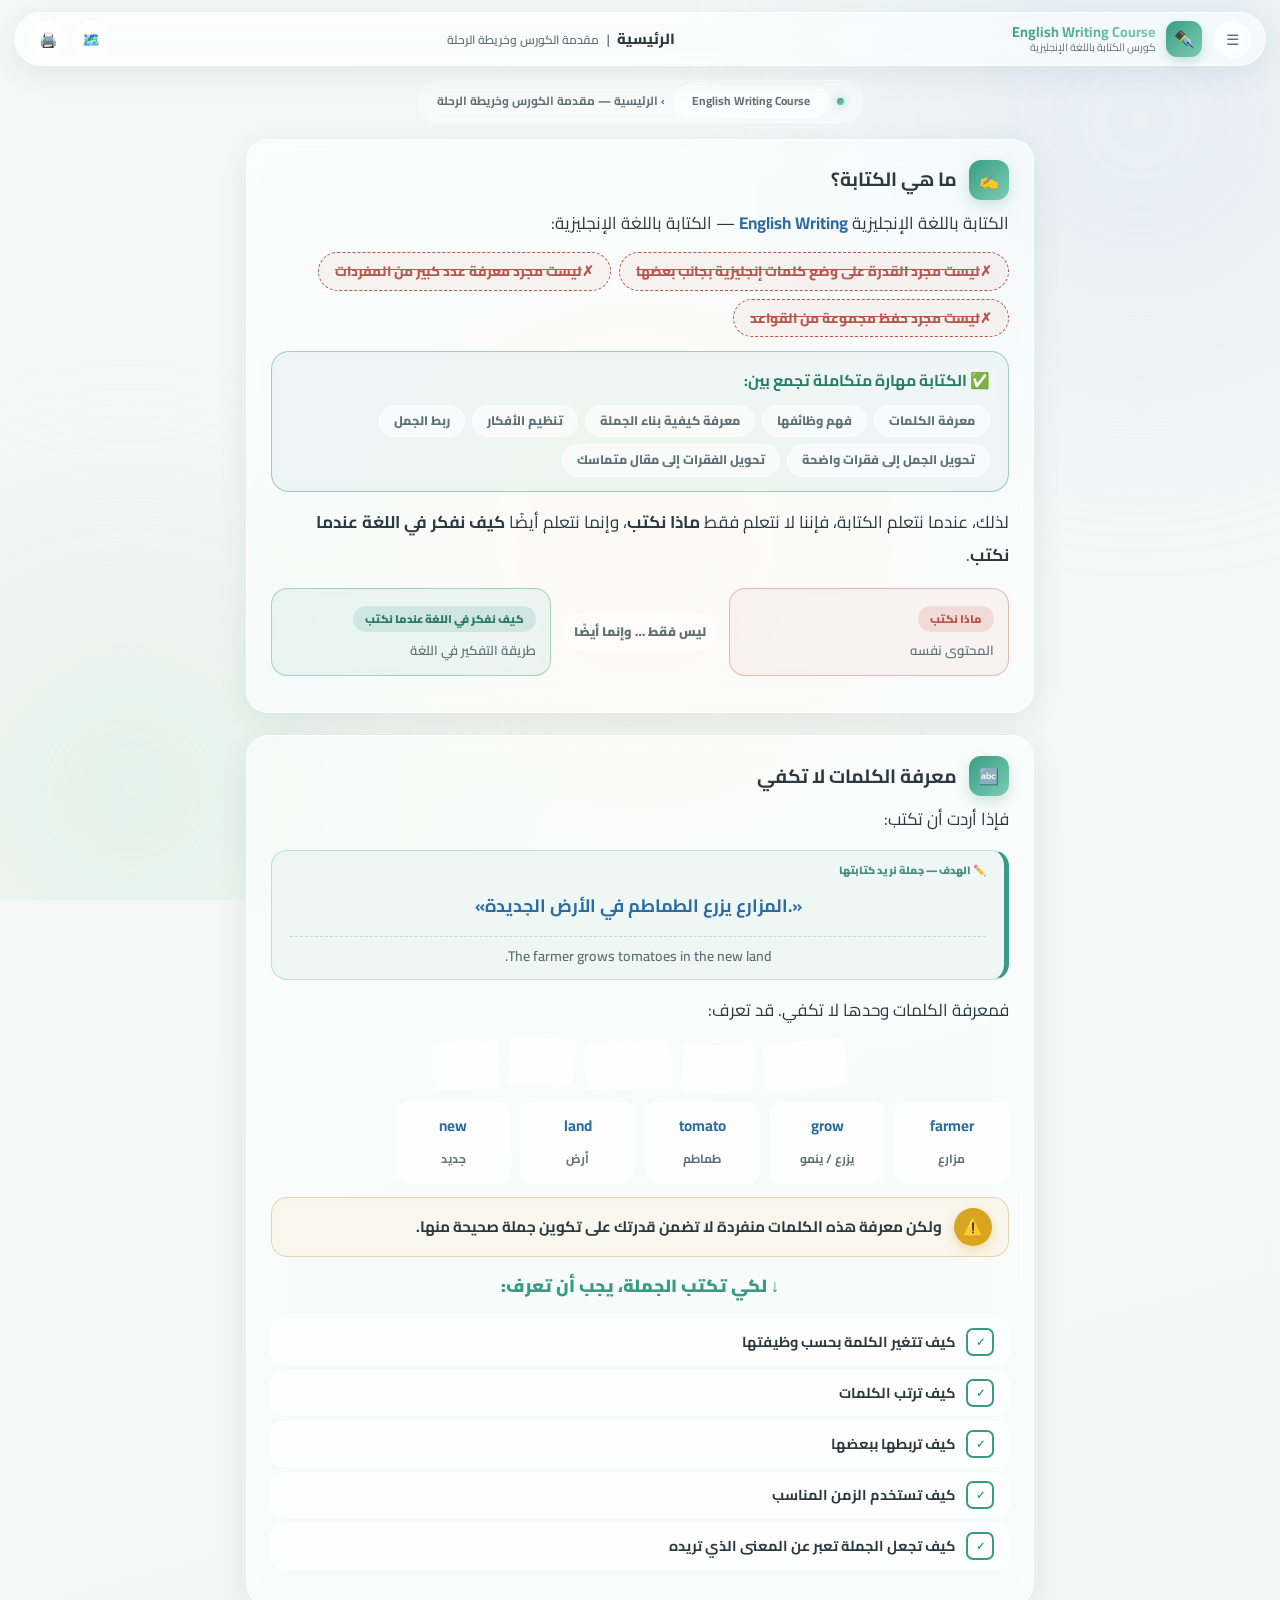
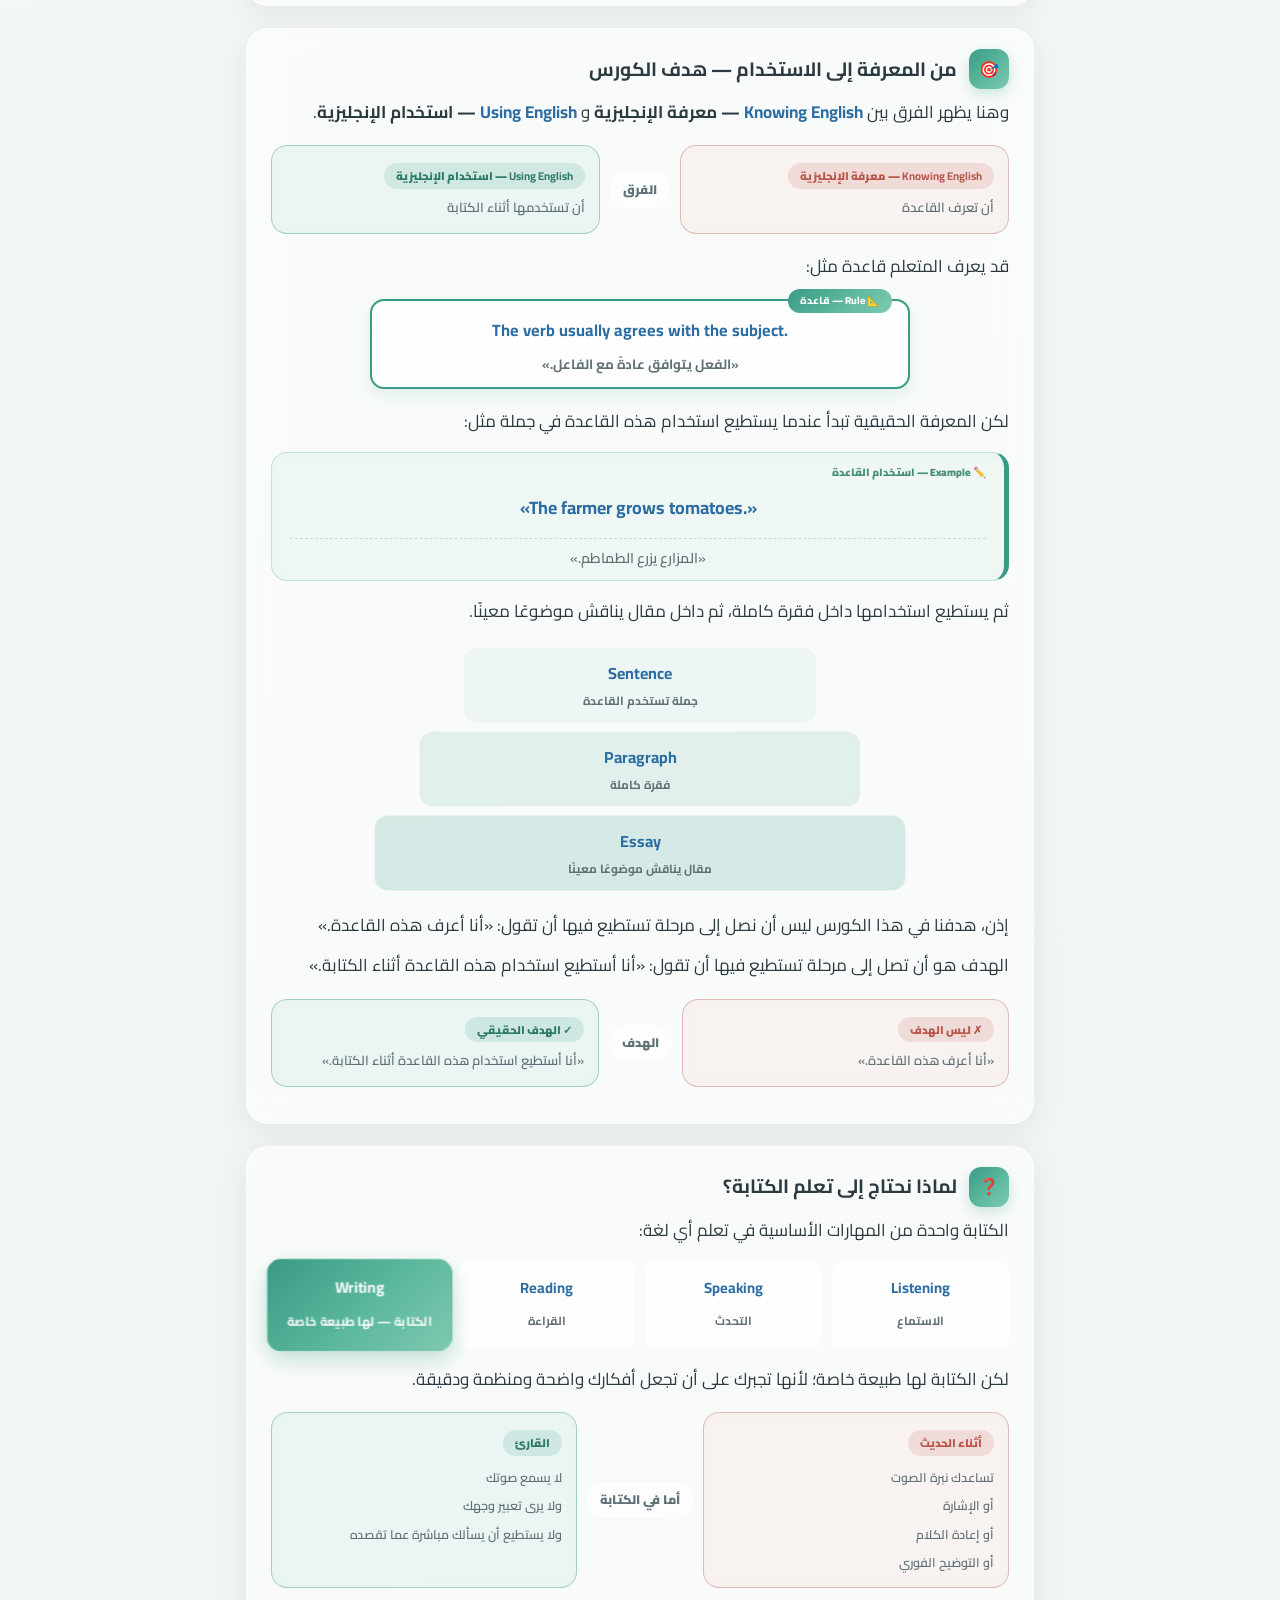
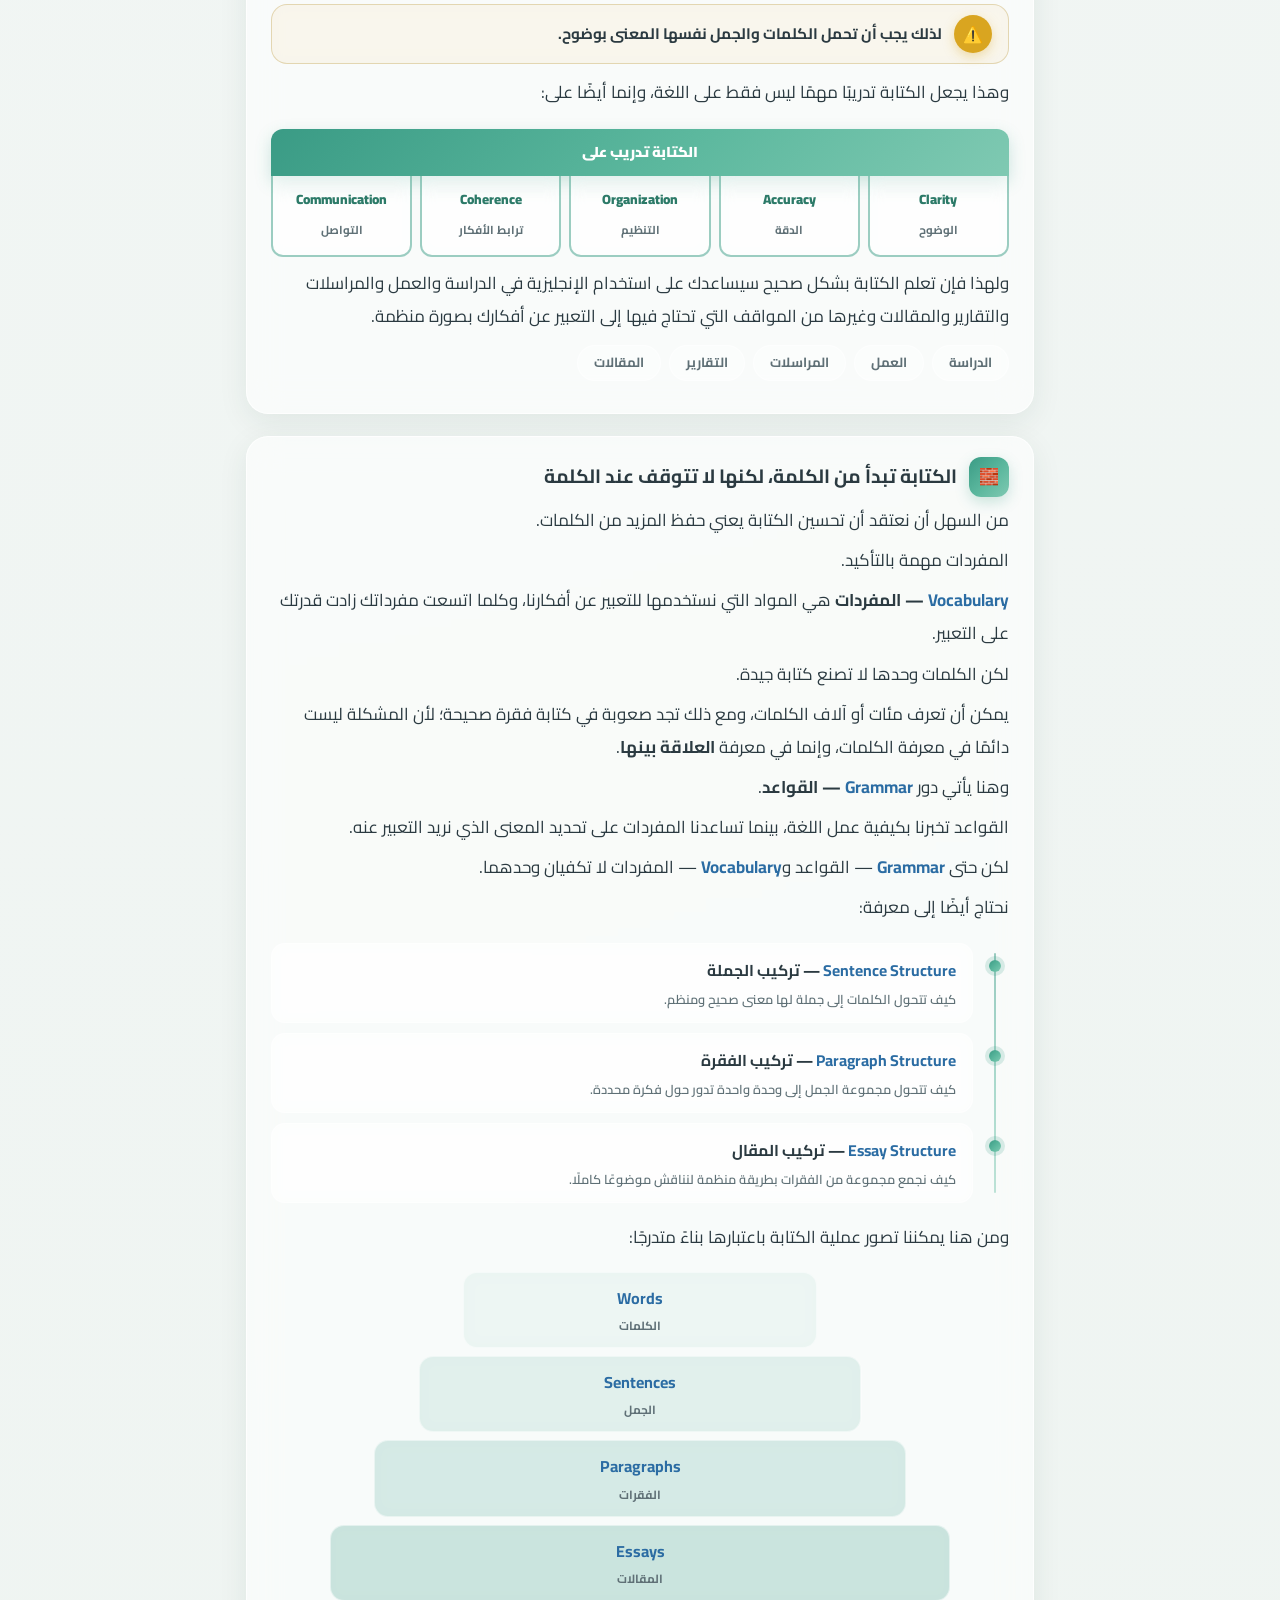
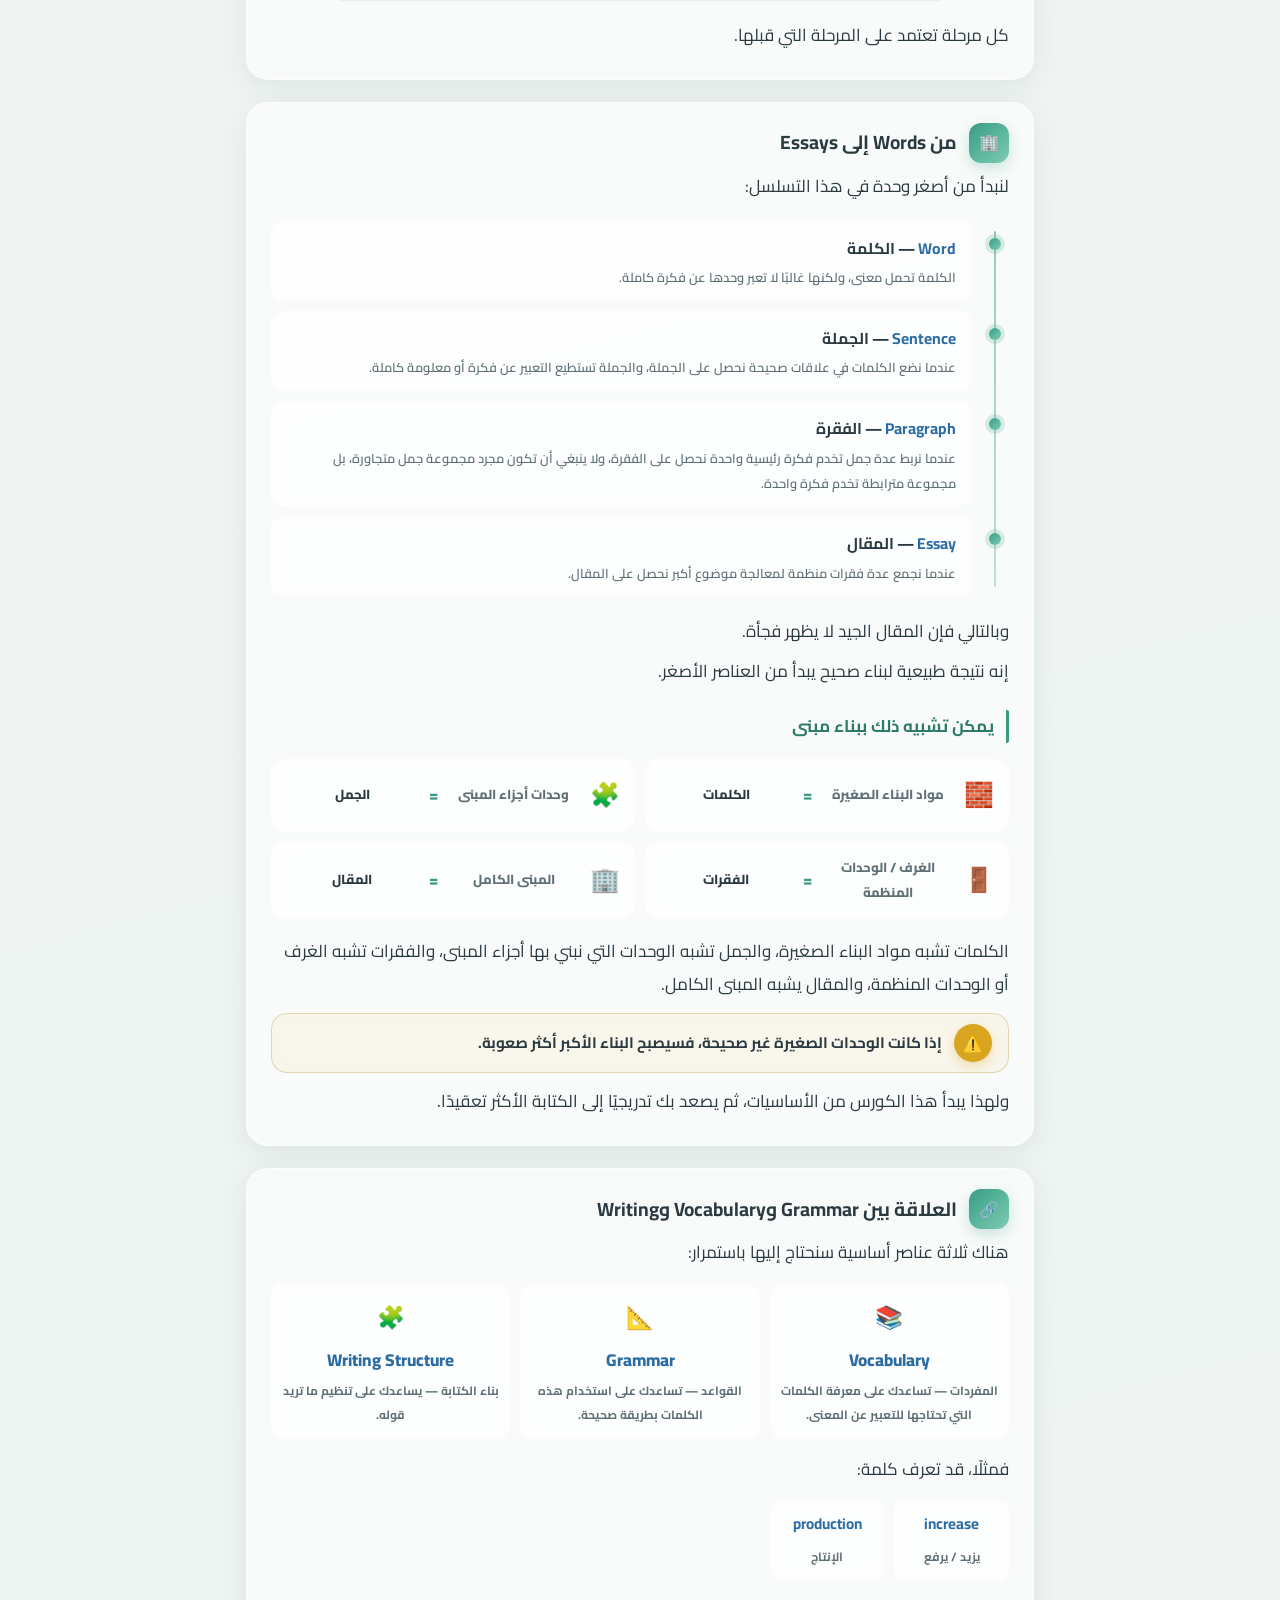
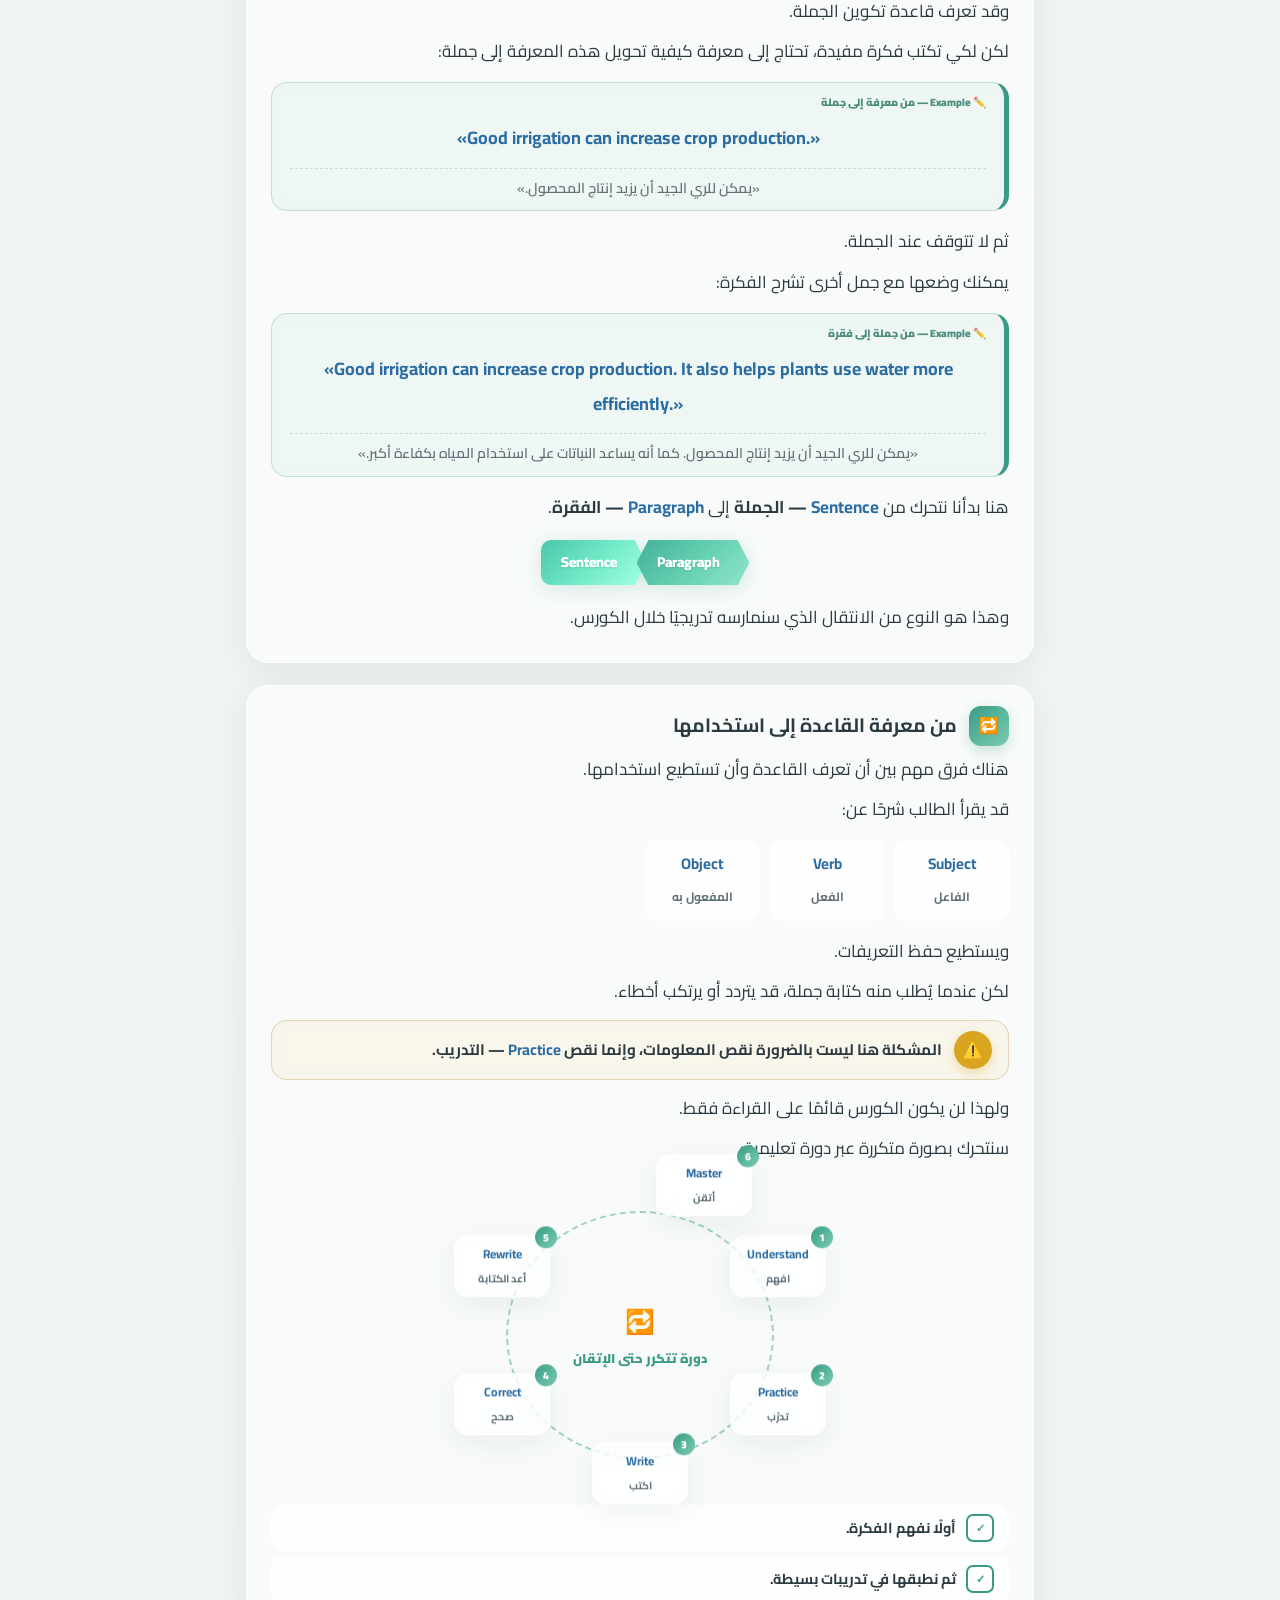
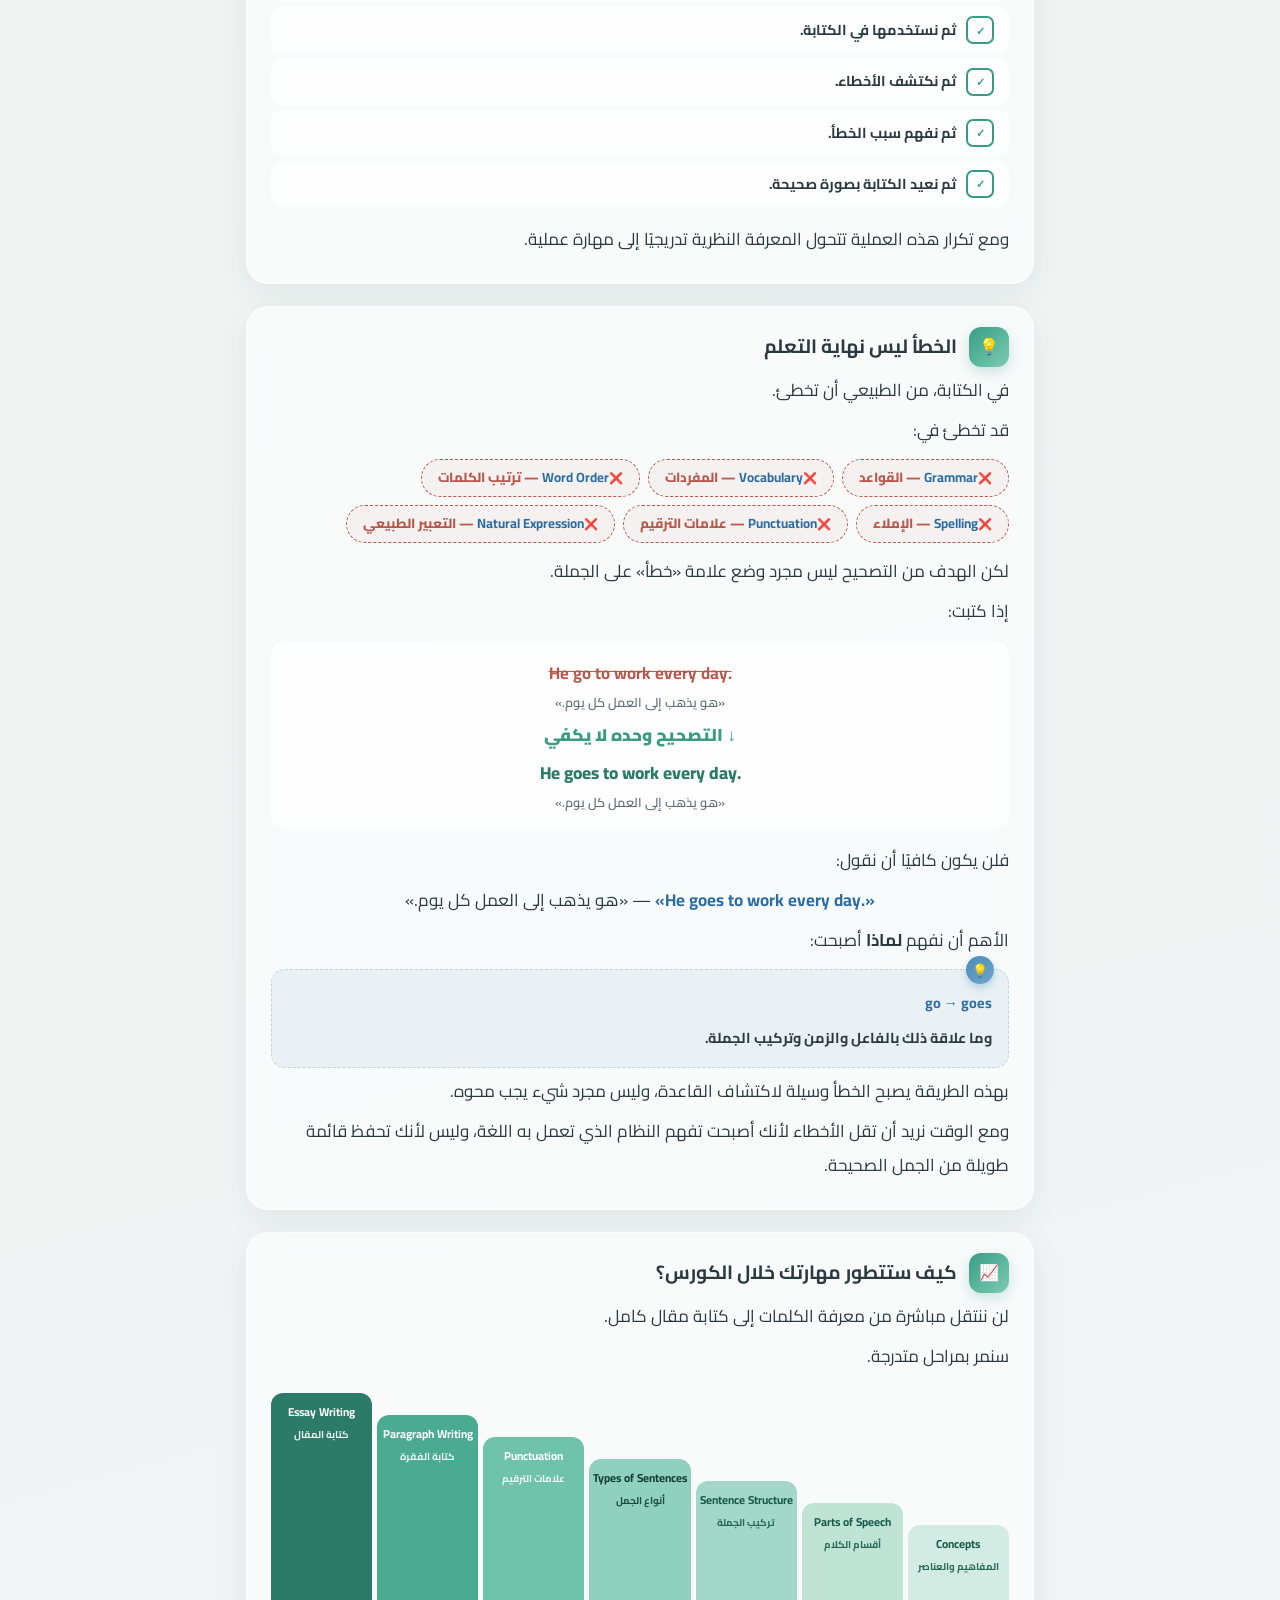
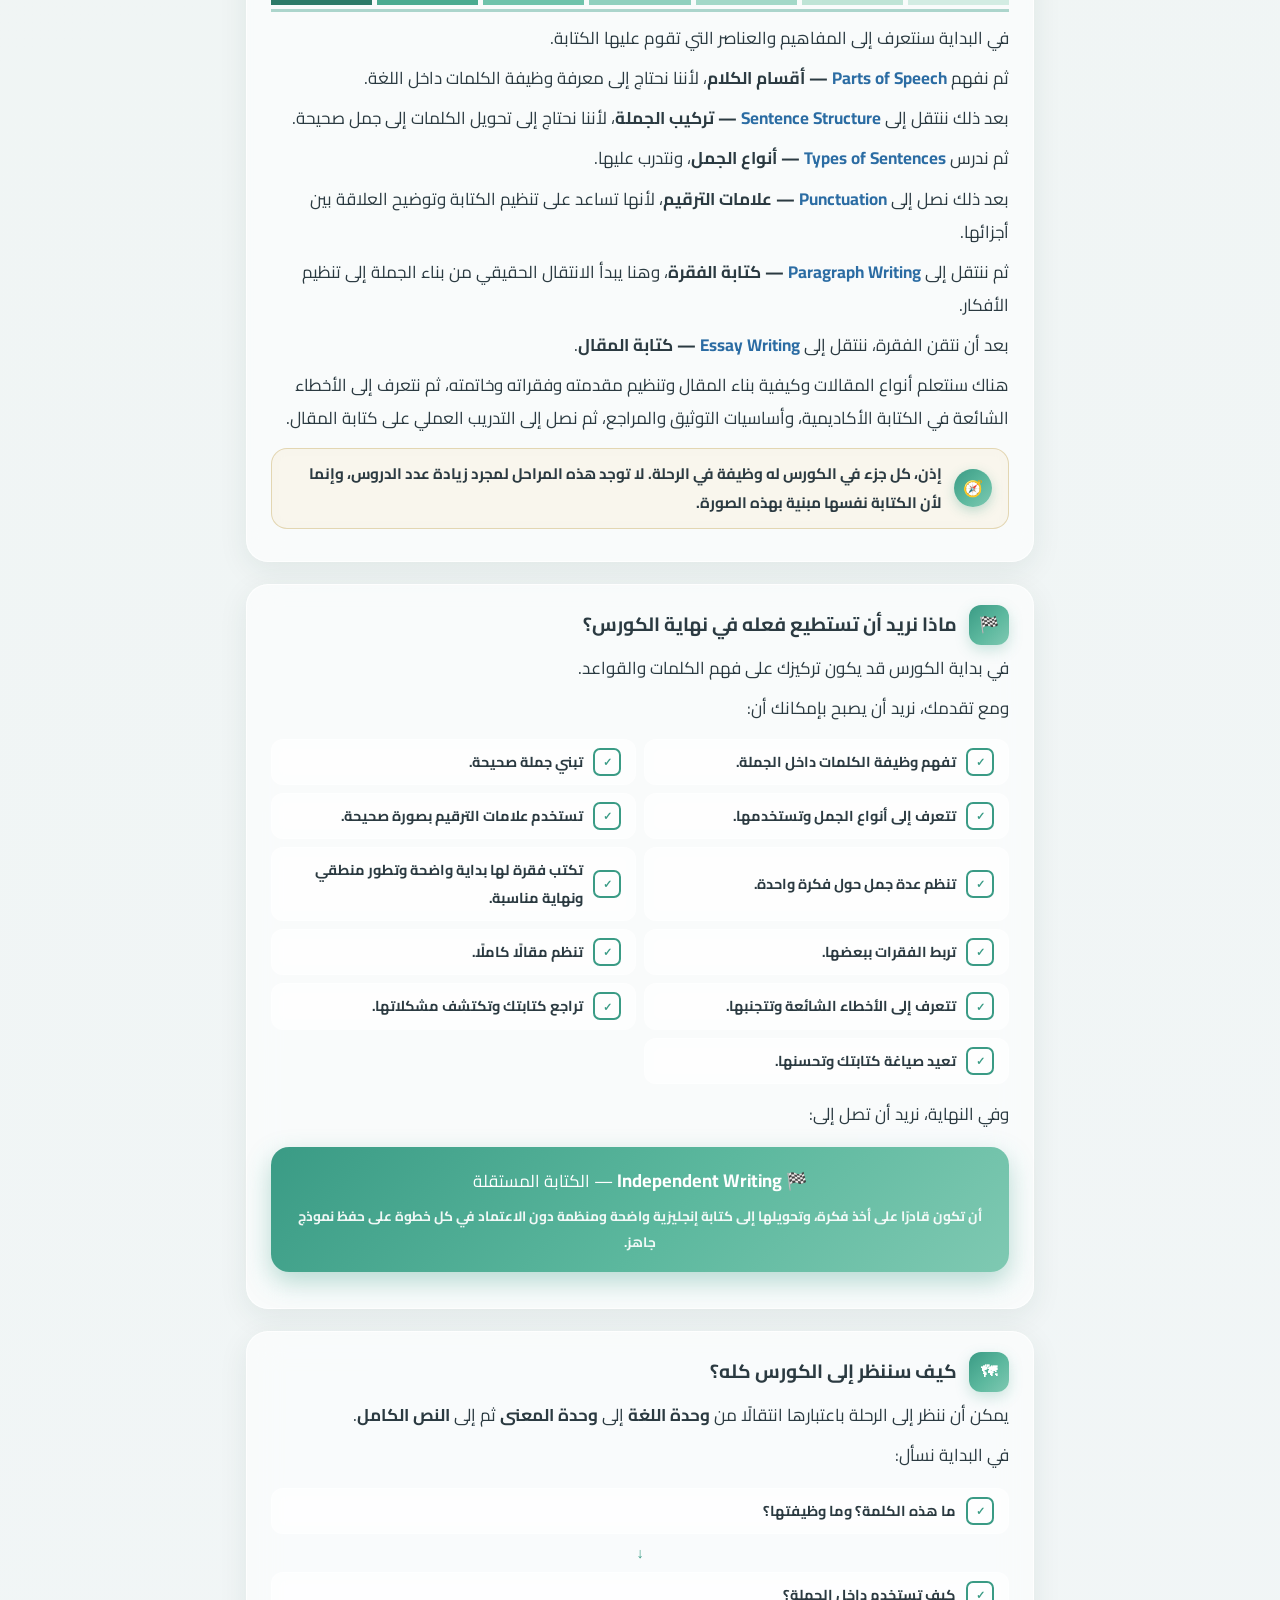
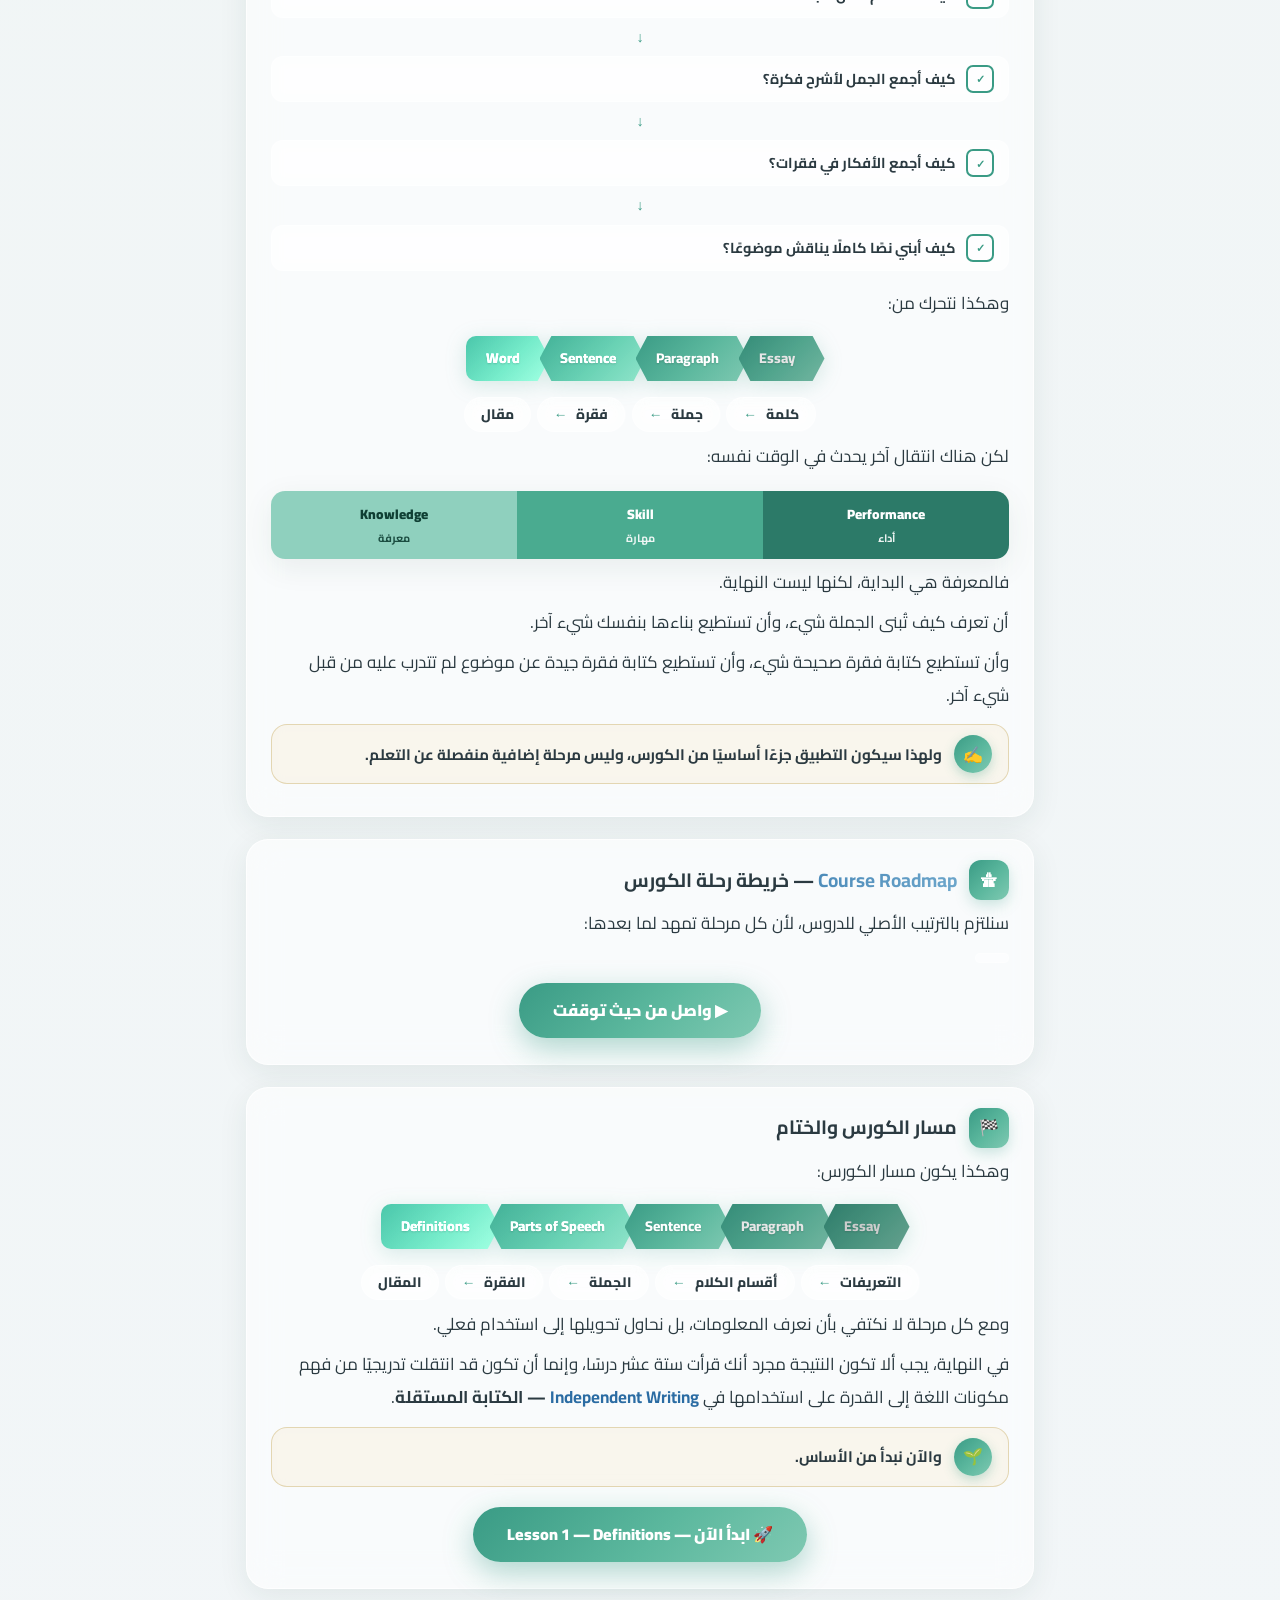
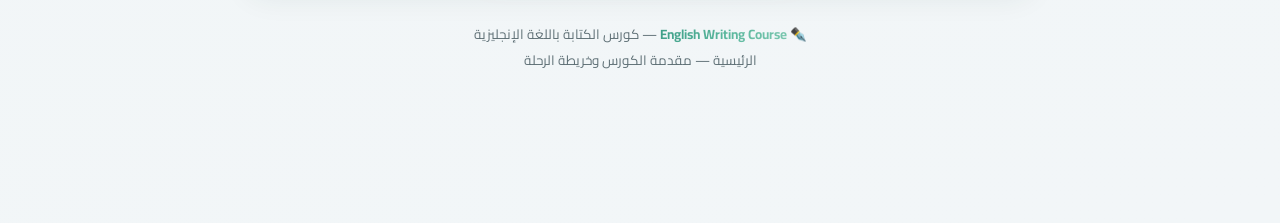
==== index.html @ 996b622e "Title: Update lesson navigation and enhance course engine Key features implemented: - Modified .giti" ====
<!DOCTYPE html>
<html lang="ar" dir="rtl">
<head>
<meta charset="UTF-8">
<meta name="viewport" content="width=device-width, initial-scale=1.0, viewport-fit=cover">
<title>English Writing Course | الرئيسية — مقدمة الكورس وخريطة الرحلة</title>
<link rel="preconnect" href="https://fonts.googleapis.com">
<link href="https://fonts.googleapis.com/css2?family=Cairo:wght@400;600;700;800;900&display=swap" rel="stylesheet">
<link rel="stylesheet" href="style.css">
<link rel="manifest" href="manifest.webmanifest">
<meta name="theme-color" content="#3a9b85">
<link rel="icon" type="image/svg+xml" href="icon.svg">
<link rel="apple-touch-icon" href="icon.svg">
<meta name="mobile-web-app-capable" content="yes">
<meta name="apple-mobile-web-app-capable" content="yes">
<meta name="apple-mobile-web-app-title" content="EWC">
<meta name="apple-mobile-web-app-status-bar-style" content="default">
</head>
<body data-lesson="0">

<div class="bg"><span class="blob b1"></span><span class="blob b2"></span><span class="blob b3"></span></div>
<div id="progress"></div>

<header class="topbar glass">
  <button id="menuBtn" title="الفهرس">☰</button>
  <a class="logo" href="index.html">
    <div class="mark">✒️</div>
    <div><b>English Writing Course</b><small>كورس الكتابة باللغة الإنجليزية</small></div>
  </a>
  <div class="lesson-pill">الرئيسية <small>｜ مقدمة الكورس وخريطة الرحلة</small></div>
  <div class="tools">
    <button id="mapBtn" title="خريطة الرحلة">🗺</button>
    <button id="printBtn" title="طباعة / PDF">🖨</button>
  </div>
</header>

<aside id="toc" class="glass">
  <div class="toc-head">
    <div class="ring">
      <svg width="46" height="46"><defs><linearGradient id="g1" x1="0" y1="0" x2="1" y2="1"><stop offset="0" stop-color="#3a9b85"/><stop offset="1" stop-color="#7fc9b2"/></linearGradient></defs><circle class="bgc" cx="23" cy="23" r="18"/><circle class="fgc" id="ringFg" cx="23" cy="23" r="18"/></svg>
      <span id="ringTxt">0%</span>
    </div>
    <div class="toc-title"><b>محتويات الرئيسية</b><small><span class="e">English Writing Course — Home</span></small></div>
  </div>
  <div class="toc-grp" data-mod="0">
    <button class="toc-ghead"><span class="gi">🧭</span> فلسفة الكورس <span class="arr">▾</span></button>
    <div class="toc-gbody">
      <a href="#nature"><span class="n">✍️</span>ما هي الكتابة؟</a>
      <a href="#words"><span class="n">🔤</span>معرفة الكلمات لا تكفي</a>
      <a href="#knowuse"><span class="n">🎯</span>من المعرفة إلى الاستخدام</a>
    </div>
  </div>
  <div class="toc-grp" data-mod="1">
    <button class="toc-ghead"><span class="gi">📚</span> لماذا وكيف نتعلم <span class="arr">▾</span></button>
    <div class="toc-gbody">
      <a href="#why"><span class="n">❓</span>لماذا نتعلم الكتابة؟</a>
      <a href="#build"><span class="n">🧱</span>تبدأ من الكلمة ولا تتوقف عندها</a>
      <a href="#words2essays"><span class="n">🏢</span>من Words إلى Essays</a>
      <a href="#trio"><span class="n">🔗</span>العلاقة بين العناصر الثلاثة</a>
      <a href="#cycle"><span class="n">🔁</span>من معرفة القاعدة إلى استخدامها</a>
      <a href="#mistakes"><span class="n">💡</span>الخطأ ليس نهاية التعلم</a>
      <a href="#stages"><span class="n">📈</span>كيف ستتطور مهارتك؟</a>
      <a href="#outcomes"><span class="n">🏁</span>ماذا نريد أن تستطيع فعله؟</a>
      <a href="#view"><span class="n">🗺</span>كيف سننظر إلى الكورس كله؟</a>
    </div>
  </div>
  <div class="toc-grp" data-mod="2">
    <button class="toc-ghead"><span class="gi">🛣</span> خريطة الرحلة <span class="arr">▾</span></button>
    <div class="toc-gbody">
      <a href="#roadmap"><span class="n">🛣</span>الـ16 درسًا</a>
      <a href="#path"><span class="n">🏁</span>مسار الكورس والختام</a>
    </div>
  </div>
</aside>
<div id="backdrop"></div>

<main class="wrap">

<div class="crumbs"><span><i></i> <span class="e">English Writing Course</span> › الرئيسية — مقدمة الكورس وخريطة الرحلة</span></div>

<!-- ==================== المحور 1 ==================== -->
<div class="mod" data-name="فلسفة الكورس" data-icon="🧭" id="mod0">
<div class="mod-head glass"><span class="mi">🧭</span><div><b>المحور الأول — فلسفة الكورس</b><small>ما الكتابة؟ ولماذا لا تكفي الكلمات؟ وما هدف الكورس الحقيقي؟</small></div></div>

<section class="card glass" id="nature">
  <div class="card-head"><span class="num">✍️</span><h2>ما هي الكتابة؟</h2></div>
  <div class="card-body">
    <p>الكتابة باللغة الإنجليزية <span class="e">English Writing</span> — الكتابة باللغة الإنجليزية:</p>
    <div class="xchips">
      <span class="xchip">ليست مجرد القدرة على وضع كلمات إنجليزية بجانب بعضها</span>
      <span class="xchip">ليست مجرد معرفة عدد كبير من المفردات</span>
      <span class="xchip">ليست مجرد حفظ مجموعة من القواعد</span>
    </div>
    <div class="ucard">
      <b>✅ الكتابة مهارة متكاملة تجمع بين:</b>
      <div class="uchips">
        <span class="uchip">معرفة الكلمات</span>
        <span class="uchip">فهم وظائفها</span>
        <span class="uchip">معرفة كيفية بناء الجملة</span>
        <span class="uchip">تنظيم الأفكار</span>
        <span class="uchip">ربط الجمل</span>
        <span class="uchip">تحويل الجمل إلى فقرات واضحة</span>
        <span class="uchip">تحويل الفقرات إلى مقال متماسك</span>
      </div>
    </div>
    <p>لذلك، عندما نتعلم الكتابة، فإننا لا نتعلم فقط <strong>ماذا نكتب</strong>، وإنما نتعلم أيضًا <strong>كيف نفكر في اللغة عندما نكتب</strong>.</p>
    <div class="vs">
      <div class="vside a"><span class="vtag">ماذا نكتب</span><div class="var2">المحتوى نفسه</div></div>
      <div class="vmid">ليس فقط … وإنما أيضًا</div>
      <div class="vside b"><span class="vtag">كيف نفكر في اللغة عندما نكتب</span><div class="var2">طريقة التفكير في اللغة</div></div>
    </div>
  </div>
</section>

<section class="card glass" id="words">
  <div class="card-head"><span class="num">🔤</span><h2>معرفة الكلمات لا تكفي</h2></div>
  <div class="card-body">
    <p>فإذا أردت أن تكتب:</p>
    <div class="spec"><div class="slabel">✏️ الهدف — جملة نريد كتابتها</div><div class="sen">«المزارع يزرع الطماطم في الأرض الجديدة.»</div><div class="sar">The farmer grows tomatoes in the new land.</div></div>
    <p>فمعرفة الكلمات وحدها لا تكفي. قد تعرف:</p>
    <div class="scatter"><span class="schip">farmer</span><span class="schip">grow</span><span class="schip">tomato</span><span class="schip">land</span><span class="schip">new</span></div>
    <div class="fgrid">
      <div class="fcard"><span class="e">farmer</span><small>مزارع</small></div>
      <div class="fcard"><span class="e">grow</span><small>يزرع / ينمو</small></div>
      <div class="fcard"><span class="e">tomato</span><small>طماطم</small></div>
      <div class="fcard"><span class="e">land</span><small>أرض</small></div>
      <div class="fcard"><span class="e">new</span><small>جديد</small></div>
    </div>
    <div class="alert"><span class="aic">⚠️</span><p>ولكن معرفة هذه الكلمات منفردة لا تضمن قدرتك على تكوين جملة صحيحة منها.</p></div>
    <div class="sarrow">↓ لكي تكتب الجملة، يجب أن تعرف:</div>
    <div class="dpath">
      <div class="dstep">كيف تتغير الكلمة بحسب وظيفتها</div>
      <div class="dstep">كيف ترتب الكلمات</div>
      <div class="dstep">كيف تربطها ببعضها</div>
      <div class="dstep">كيف تستخدم الزمن المناسب</div>
      <div class="dstep">كيف تجعل الجملة تعبر عن المعنى الذي تريده</div>
    </div>
  </div>
</section>

<section class="card glass" id="knowuse">
  <div class="card-head"><span class="num">🎯</span><h2>من المعرفة إلى الاستخدام — هدف الكورس</h2></div>
  <div class="card-body">
    <p>وهنا يظهر الفرق بين <strong><span class="e">Knowing English</span> — معرفة الإنجليزية</strong> و <strong><span class="e">Using English</span> — استخدام الإنجليزية</strong>.</p>
    <div class="vs">
      <div class="vside a"><span class="vtag"><span class="e" style="color:inherit">Knowing English</span> — معرفة الإنجليزية</span><div class="var2">أن تعرف القاعدة</div></div>
      <div class="vmid">الفرق</div>
      <div class="vside b"><span class="vtag"><span class="e" style="color:inherit">Using English</span> — استخدام الإنجليزية</span><div class="var2">أن تستخدمها أثناء الكتابة</div></div>
    </div>
    <p>قد يعرف المتعلم قاعدة مثل:</p>
    <div class="formula"><span class="e">The verb usually agrees with the subject.</span><small>«الفعل يتوافق عادةً مع الفاعل.»</small></div>
    <p>لكن المعرفة الحقيقية تبدأ عندما يستطيع استخدام هذه القاعدة في جملة مثل:</p>
    <div class="spec"><div class="slabel">✏️ Example — استخدام القاعدة</div><div class="sen">«The farmer grows tomatoes.»</div><div class="sar">«المزارع يزرع الطماطم.»</div></div>
    <p>ثم يستطيع استخدامها داخل فقرة كاملة، ثم داخل مقال يناقش موضوعًا معينًا.</p>
    <div class="layers">
      <div class="layer"><span class="e">Sentence</span><small>جملة تستخدم القاعدة</small></div>
      <div class="layer"><span class="e">Paragraph</span><small>فقرة كاملة</small></div>
      <div class="layer"><span class="e">Essay</span><small>مقال يناقش موضوعًا معينًا</small></div>
    </div>
    <p>إذن، هدفنا في هذا الكورس ليس أن نصل إلى مرحلة تستطيع فيها أن تقول: «أنا أعرف هذه القاعدة.»</p>
    <p>الهدف هو أن تصل إلى مرحلة تستطيع فيها أن تقول: «أنا أستطيع استخدام هذه القاعدة أثناء الكتابة.»</p>
    <div class="vs">
      <div class="vside a"><span class="vtag">✗ ليس الهدف</span><div class="var2">«أنا أعرف هذه القاعدة.»</div></div>
      <div class="vmid">الهدف</div>
      <div class="vside b"><span class="vtag">✓ الهدف الحقيقي</span><div class="var2">«أنا أستطيع استخدام هذه القاعدة أثناء الكتابة.»</div></div>
    </div>
  </div>
</section>
</div>

<!-- ==================== المحور 2 ==================== -->
<div class="mod" data-name="لماذا وكيف نتعلم" data-icon="📚" id="mod1">
<div class="mod-head glass"><span class="mi">📚</span><div><b>المحور الثاني — لماذا وكيف نتعلم</b><small>أهمية الكتابة، بناء المهارة، دورة التعلم، ومخرجات الكورس</small></div></div>

<section class="card glass" id="why">
  <div class="card-head"><span class="num">❓</span><h2>لماذا نحتاج إلى تعلم الكتابة؟</h2></div>
  <div class="card-body">
    <p>الكتابة واحدة من المهارات الأساسية في تعلم أي لغة:</p>
    <div class="skgrid">
      <div class="sk"><span class="e">Listening</span><small>الاستماع</small></div>
      <div class="sk"><span class="e">Speaking</span><small>التحدث</small></div>
      <div class="sk"><span class="e">Reading</span><small>القراءة</small></div>
      <div class="sk hl"><span class="e">Writing</span><small>الكتابة — لها طبيعة خاصة</small></div>
    </div>
    <p>لكن الكتابة لها طبيعة خاصة؛ لأنها تجبرك على أن تجعل أفكارك واضحة ومنظمة ودقيقة.</p>
    <div class="vs">
      <div class="vside a"><span class="vtag">أثناء الحديث</span><small>تساعدك نبرة الصوت</small><small>أو الإشارة</small><small>أو إعادة الكلام</small><small>أو التوضيح الفوري</small></div>
      <div class="vmid">أما في الكتابة</div>
      <div class="vside b"><span class="vtag">القارئ</span><small>لا يسمع صوتك</small><small>ولا يرى تعبير وجهك</small><small>ولا يستطيع أن يسألك مباشرة عما تقصده</small></div>
    </div>
    <div class="alert"><span class="aic">⚠️</span><p>لذلك يجب أن تحمل الكلمات والجمل نفسها المعنى بوضوح.</p></div>
    <p>وهذا يجعل الكتابة تدريبًا مهمًا ليس فقط على اللغة، وإنما أيضًا على:</p>
    <div class="pillars">
      <div class="pbar">الكتابة تدريب على</div>
      <div class="pcols five">
        <div class="pcol"><span class="e">Clarity</span><small>الوضوح</small></div>
        <div class="pcol"><span class="e">Accuracy</span><small>الدقة</small></div>
        <div class="pcol"><span class="e">Organization</span><small>التنظيم</small></div>
        <div class="pcol"><span class="e">Coherence</span><small>ترابط الأفكار</small></div>
        <div class="pcol"><span class="e">Communication</span><small>التواصل</small></div>
      </div>
    </div>
    <p>ولهذا فإن تعلم الكتابة بشكل صحيح سيساعدك على استخدام الإنجليزية في الدراسة والعمل والمراسلات والتقارير والمقالات وغيرها من المواقف التي تحتاج فيها إلى التعبير عن أفكارك بصورة منظمة.</p>
    <div class="tags2"><span class="tag2">الدراسة</span><span class="tag2">العمل</span><span class="tag2">المراسلات</span><span class="tag2">التقارير</span><span class="tag2">المقالات</span></div>
  </div>
</section>

<section class="card glass" id="build">
  <div class="card-head"><span class="num">🧱</span><h2>الكتابة تبدأ من الكلمة، لكنها لا تتوقف عند الكلمة</h2></div>
  <div class="card-body">
    <p>من السهل أن نعتقد أن تحسين الكتابة يعني حفظ المزيد من الكلمات.</p>
    <p>المفردات مهمة بالتأكيد.</p>
    <p><strong><span class="e">Vocabulary</span> — المفردات</strong> هي المواد التي نستخدمها للتعبير عن أفكارنا، وكلما اتسعت مفرداتك زادت قدرتك على التعبير.</p>
    <p>لكن الكلمات وحدها لا تصنع كتابة جيدة.</p>
    <p>يمكن أن تعرف مئات أو آلاف الكلمات، ومع ذلك تجد صعوبة في كتابة فقرة صحيحة؛ لأن المشكلة ليست دائمًا في معرفة الكلمات، وإنما في معرفة <strong>العلاقة بينها</strong>.</p>
    <p>وهنا يأتي دور <strong><span class="e">Grammar</span> — القواعد</strong>.</p>
    <p>القواعد تخبرنا بكيفية عمل اللغة، بينما تساعدنا المفردات على تحديد المعنى الذي نريد التعبير عنه.</p>
    <p>لكن حتى <span class="e">Grammar</span> — القواعد و<span class="e">Vocabulary</span> — المفردات لا تكفيان وحدهما.</p>
    <p>نحتاج أيضًا إلى معرفة:</p>
    <div class="reflist">
      <div class="refcard"><b><span class="e">Sentence Structure</span> — تركيب الجملة</b><small>كيف تتحول الكلمات إلى جملة لها معنى صحيح ومنظم.</small></div>
      <div class="refcard"><b><span class="e">Paragraph Structure</span> — تركيب الفقرة</b><small>كيف تتحول مجموعة الجمل إلى وحدة واحدة تدور حول فكرة محددة.</small></div>
      <div class="refcard"><b><span class="e">Essay Structure</span> — تركيب المقال</b><small>كيف نجمع مجموعة من الفقرات بطريقة منظمة لنناقش موضوعًا كاملًا.</small></div>
    </div>
    <p>ومن هنا يمكننا تصور عملية الكتابة باعتبارها بناءً متدرجًا:</p>
    <div class="layers">
      <div class="layer"><span class="e">Words</span><small>الكلمات</small></div>
      <div class="layer"><span class="e">Sentences</span><small>الجمل</small></div>
      <div class="layer"><span class="e">Paragraphs</span><small>الفقرات</small></div>
      <div class="layer"><span class="e">Essays</span><small>المقالات</small></div>
    </div>
    <p>كل مرحلة تعتمد على المرحلة التي قبلها.</p>
  </div>
</section>

<section class="card glass" id="words2essays">
  <div class="card-head"><span class="num">🏢</span><h2>من Words إلى Essays</h2></div>
  <div class="card-body">
    <p>لنبدأ من أصغر وحدة في هذا التسلسل:</p>
    <div class="reflist">
      <div class="refcard"><b><span class="e">Word</span> — الكلمة</b><small>الكلمة تحمل معنى، ولكنها غالبًا لا تعبر وحدها عن فكرة كاملة.</small></div>
      <div class="refcard"><b><span class="e">Sentence</span> — الجملة</b><small>عندما نضع الكلمات في علاقات صحيحة نحصل على الجملة، والجملة تستطيع التعبير عن فكرة أو معلومة كاملة.</small></div>
      <div class="refcard"><b><span class="e">Paragraph</span> — الفقرة</b><small>عندما نربط عدة جمل تخدم فكرة رئيسية واحدة نحصل على الفقرة، ولا ينبغي أن تكون مجرد مجموعة جمل متجاورة، بل مجموعة مترابطة تخدم فكرة واحدة.</small></div>
      <div class="refcard"><b><span class="e">Essay</span> — المقال</b><small>عندما نجمع عدة فقرات منظمة لمعالجة موضوع أكبر نحصل على المقال.</small></div>
    </div>
    <p>وبالتالي فإن المقال الجيد لا يظهر فجأة.</p>
    <p>إنه نتيجة طبيعية لبناء صحيح يبدأ من العناصر الأصغر.</p>
    <h3>يمكن تشبيه ذلك ببناء مبنى</h3>
    <div class="mgrid">
      <div class="mcard"><span class="mic">🧱</span><span class="mb">مواد البناء الصغيرة</span><span class="meq">=</span><span class="mw">الكلمات</span></div>
      <div class="mcard"><span class="mic">🧩</span><span class="mb">وحدات أجزاء المبنى</span><span class="meq">=</span><span class="mw">الجمل</span></div>
      <div class="mcard"><span class="mic">🚪</span><span class="mb">الغرف / الوحدات المنظمة</span><span class="meq">=</span><span class="mw">الفقرات</span></div>
      <div class="mcard"><span class="mic">🏢</span><span class="mb">المبنى الكامل</span><span class="meq">=</span><span class="mw">المقال</span></div>
    </div>
    <p>الكلمات تشبه مواد البناء الصغيرة، والجمل تشبه الوحدات التي نبني بها أجزاء المبنى، والفقرات تشبه الغرف أو الوحدات المنظمة، والمقال يشبه المبنى الكامل.</p>
    <div class="alert"><span class="aic">⚠️</span><p>إذا كانت الوحدات الصغيرة غير صحيحة، فسيصبح البناء الأكبر أكثر صعوبة.</p></div>
    <p>ولهذا يبدأ هذا الكورس من الأساسيات، ثم يصعد بك تدريجيًا إلى الكتابة الأكثر تعقيدًا.</p>
  </div>
</section>

<section class="card glass" id="trio">
  <div class="card-head"><span class="num">🔗</span><h2>العلاقة بين Grammar وVocabulary وWriting</h2></div>
  <div class="card-body">
    <p>هناك ثلاثة عناصر أساسية سنحتاج إليها باستمرار:</p>
    <div class="roles">
      <div class="role"><span class="ric">📚</span><span class="e">Vocabulary</span><small>المفردات — تساعدك على معرفة الكلمات التي تحتاجها للتعبير عن المعنى.</small></div>
      <div class="role"><span class="ric">📐</span><span class="e">Grammar</span><small>القواعد — تساعدك على استخدام هذه الكلمات بطريقة صحيحة.</small></div>
      <div class="role"><span class="ric">🧩</span><span class="e">Writing Structure</span><small>بناء الكتابة — يساعدك على تنظيم ما تريد قوله.</small></div>
    </div>
    <p>فمثلًا، قد تعرف كلمة:</p>
    <div class="fgrid">
      <div class="fcard"><span class="e">increase</span><small>يزيد / يرفع</small></div>
      <div class="fcard"><span class="e">production</span><small>الإنتاج</small></div>
    </div>
    <p>وقد تعرف قاعدة تكوين الجملة.</p>
    <p>لكن لكي تكتب فكرة مفيدة، تحتاج إلى معرفة كيفية تحويل هذه المعرفة إلى جملة:</p>
    <div class="spec"><div class="slabel">✏️ Example — من معرفة إلى جملة</div><div class="sen">«Good irrigation can increase crop production.»</div><div class="sar">«يمكن للري الجيد أن يزيد إنتاج المحصول.»</div></div>
    <p>ثم لا تتوقف عند الجملة.</p>
    <p>يمكنك وضعها مع جمل أخرى تشرح الفكرة:</p>
    <div class="spec"><div class="slabel">✏️ Example — من جملة إلى فقرة</div><div class="sen">«Good irrigation can increase crop production. It also helps plants use water more efficiently.»</div><div class="sar">«يمكن للري الجيد أن يزيد إنتاج المحصول. كما أنه يساعد النباتات على استخدام المياه بكفاءة أكبر.»</div></div>
    <p>هنا بدأنا نتحرك من <strong><span class="e">Sentence</span> — الجملة</strong> إلى <strong><span class="e">Paragraph</span> — الفقرة</strong>.</p>
    <div class="pipe"><span class="pstep">Sentence</span><span class="pstep">Paragraph</span></div>
    <p>وهذا هو النوع من الانتقال الذي سنمارسه تدريجيًا خلال الكورس.</p>
  </div>
</section>

<section class="card glass" id="cycle">
  <div class="card-head"><span class="num">🔁</span><h2>من معرفة القاعدة إلى استخدامها</h2></div>
  <div class="card-body">
    <p>هناك فرق مهم بين أن تعرف القاعدة وأن تستطيع استخدامها.</p>
    <p>قد يقرأ الطالب شرحًا عن:</p>
    <div class="fgrid">
      <div class="fcard"><span class="e">Subject</span><small>الفاعل</small></div>
      <div class="fcard"><span class="e">Verb</span><small>الفعل</small></div>
      <div class="fcard"><span class="e">Object</span><small>المفعول به</small></div>
    </div>
    <p>ويستطيع حفظ التعريفات.</p>
    <p>لكن عندما يُطلب منه كتابة جملة، قد يتردد أو يرتكب أخطاء.</p>
    <div class="alert"><span class="aic">⚠️</span><p>المشكلة هنا ليست بالضرورة نقص المعلومات، وإنما نقص <span class="e">Practice</span> — التدريب.</p></div>
    <p>ولهذا لن يكون الكورس قائمًا على القراءة فقط.</p>
    <p>سنتحرك بصورة متكررة عبر دورة تعليمية:</p>
    <div class="cycle">
      <div class="ccore"><span>🔁</span>دورة تتكرر حتى الإتقان</div>
      <div class="cnode2"><i>1</i><span class="e">Understand</span><small>افهم</small></div>
      <div class="cnode2"><i>2</i><span class="e">Practice</span><small>تدرّب</small></div>
      <div class="cnode2"><i>3</i><span class="e">Write</span><small>اكتب</small></div>
      <div class="cnode2"><i>4</i><span class="e">Correct</span><small>صحح</small></div>
      <div class="cnode2"><i>5</i><span class="e">Rewrite</span><small>أعد الكتابة</small></div>
      <div class="cnode2"><i>6</i><span class="e">Master</span><small>أتقن</small></div>
    </div>
    <div class="dpath">
      <div class="dstep">أولًا نفهم الفكرة.</div>
      <div class="dstep">ثم نطبقها في تدريبات بسيطة.</div>
      <div class="dstep">ثم نستخدمها في الكتابة.</div>
      <div class="dstep">ثم نكتشف الأخطاء.</div>
      <div class="dstep">ثم نفهم سبب الخطأ.</div>
      <div class="dstep">ثم نعيد الكتابة بصورة صحيحة.</div>
    </div>
    <p>ومع تكرار هذه العملية تتحول المعرفة النظرية تدريجيًا إلى مهارة عملية.</p>
  </div>
</section>

<section class="card glass" id="mistakes">
  <div class="card-head"><span class="num">💡</span><h2>الخطأ ليس نهاية التعلم</h2></div>
  <div class="card-body">
    <p>في الكتابة، من الطبيعي أن تخطئ.</p>
    <p>قد تخطئ في:</p>
    <div class="mchips">
      <span class="mchip"><span class="e">Grammar</span> — القواعد</span>
      <span class="mchip"><span class="e">Vocabulary</span> — المفردات</span>
      <span class="mchip"><span class="e">Word Order</span> — ترتيب الكلمات</span>
      <span class="mchip"><span class="e">Spelling</span> — الإملاء</span>
      <span class="mchip"><span class="e">Punctuation</span> — علامات الترقيم</span>
      <span class="mchip"><span class="e">Natural Expression</span> — التعبير الطبيعي</span>
    </div>
    <p>لكن الهدف من التصحيح ليس مجرد وضع علامة «خطأ» على الجملة.</p>
    <p>إذا كتبت:</p>
    <div class="corr"><div class="cwrong">He go to work every day.</div><div class="cwrongar">«هو يذهب إلى العمل كل يوم.»</div><div class="carr2">↓ التصحيح وحده لا يكفي</div><div class="cright">He goes to work every day.</div><div class="crightar">«هو يذهب إلى العمل كل يوم.»</div></div>
    <p>فلن يكون كافيًا أن نقول:</p>
    <p class="center"><span class="e">«He goes to work every day.»</span> — «هو يذهب إلى العمل كل يوم.»</p>
    <p>الأهم أن نفهم <strong>لماذا</strong> أصبحت:</p>
    <div class="why"><p><span class="e">go → goes</span></p><p>وما علاقة ذلك بالفاعل والزمن وتركيب الجملة.</p></div>
    <p>بهذه الطريقة يصبح الخطأ وسيلة لاكتشاف القاعدة، وليس مجرد شيء يجب محوه.</p>
    <p>ومع الوقت نريد أن تقل الأخطاء لأنك أصبحت تفهم النظام الذي تعمل به اللغة، وليس لأنك تحفظ قائمة طويلة من الجمل الصحيحة.</p>
  </div>
</section>

<section class="card glass" id="stages">
  <div class="card-head"><span class="num">📈</span><h2>كيف ستتطور مهارتك خلال الكورس؟</h2></div>
  <div class="card-body">
    <p>لن ننتقل مباشرة من معرفة الكلمات إلى كتابة مقال كامل.</p>
    <p>سنمر بمراحل متدرجة.</p>
    <div class="stairs">
      <div class="stcol"><div class="stbox"><span class="e">Concepts</span><small>المفاهيم والعناصر</small></div></div>
      <div class="stcol"><div class="stbox"><span class="e">Parts of Speech</span><small>أقسام الكلام</small></div></div>
      <div class="stcol"><div class="stbox"><span class="e">Sentence Structure</span><small>تركيب الجملة</small></div></div>
      <div class="stcol"><div class="stbox"><span class="e">Types of Sentences</span><small>أنواع الجمل</small></div></div>
      <div class="stcol"><div class="stbox"><span class="e">Punctuation</span><small>علامات الترقيم</small></div></div>
      <div class="stcol"><div class="stbox"><span class="e">Paragraph Writing</span><small>كتابة الفقرة</small></div></div>
      <div class="stcol"><div class="stbox"><span class="e">Essay Writing</span><small>كتابة المقال</small></div></div>
    </div>
    <p>في البداية سنتعرف إلى المفاهيم والعناصر التي تقوم عليها الكتابة.</p>
    <p>ثم نفهم <strong><span class="e">Parts of Speech</span> — أقسام الكلام</strong>، لأننا نحتاج إلى معرفة وظيفة الكلمات داخل اللغة.</p>
    <p>بعد ذلك ننتقل إلى <strong><span class="e">Sentence Structure</span> — تركيب الجملة</strong>، لأننا نحتاج إلى تحويل الكلمات إلى جمل صحيحة.</p>
    <p>ثم ندرس <strong><span class="e">Types of Sentences</span> — أنواع الجمل</strong>، ونتدرب عليها.</p>
    <p>بعد ذلك نصل إلى <strong><span class="e">Punctuation</span> — علامات الترقيم</strong>، لأنها تساعد على تنظيم الكتابة وتوضيح العلاقة بين أجزائها.</p>
    <p>ثم ننتقل إلى <strong><span class="e">Paragraph Writing</span> — كتابة الفقرة</strong>، وهنا يبدأ الانتقال الحقيقي من بناء الجملة إلى تنظيم الأفكار.</p>
    <p>بعد أن نتقن الفقرة، ننتقل إلى <strong><span class="e">Essay Writing</span> — كتابة المقال</strong>.</p>
    <p>هناك سنتعلم أنواع المقالات وكيفية بناء المقال وتنظيم مقدمته وفقراته وخاتمته، ثم نتعرف إلى الأخطاء الشائعة في الكتابة الأكاديمية، وأساسيات التوثيق والمراجع، ثم نصل إلى التدريب العملي على كتابة المقال.</p>
    <div class="alert ok"><span class="aic">🧭</span><p>إذن، كل جزء في الكورس له وظيفة في الرحلة. لا توجد هذه المراحل لمجرد زيادة عدد الدروس، وإنما لأن الكتابة نفسها مبنية بهذه الصورة.</p></div>
  </div>
</section>

<section class="card glass" id="outcomes">
  <div class="card-head"><span class="num">🏁</span><h2>ماذا نريد أن تستطيع فعله في نهاية الكورس؟</h2></div>
  <div class="card-body">
    <p>في بداية الكورس قد يكون تركيزك على فهم الكلمات والقواعد.</p>
    <p>ومع تقدمك، نريد أن يصبح بإمكانك أن:</p>
    <div class="ckgrid">
      <div class="dstep">تفهم وظيفة الكلمات داخل الجملة.</div>
      <div class="dstep">تبني جملة صحيحة.</div>
      <div class="dstep">تتعرف إلى أنواع الجمل وتستخدمها.</div>
      <div class="dstep">تستخدم علامات الترقيم بصورة صحيحة.</div>
      <div class="dstep">تنظم عدة جمل حول فكرة واحدة.</div>
      <div class="dstep">تكتب فقرة لها بداية واضحة وتطور منطقي ونهاية مناسبة.</div>
      <div class="dstep">تربط الفقرات ببعضها.</div>
      <div class="dstep">تنظم مقالًا كاملًا.</div>
      <div class="dstep">تتعرف إلى الأخطاء الشائعة وتتجنبها.</div>
      <div class="dstep">تراجع كتابتك وتكتشف مشكلاتها.</div>
      <div class="dstep">تعيد صياغة كتابتك وتحسنها.</div>
    </div>
    <p>وفي النهاية، نريد أن تصل إلى:</p>
    <div class="dest">🏁 <span class="e">Independent Writing</span> — الكتابة المستقلة<small>أن تكون قادرًا على أخذ فكرة، وتحويلها إلى كتابة إنجليزية واضحة ومنظمة دون الاعتماد في كل خطوة على حفظ نموذج جاهز.</small></div>
  </div>
</section>

<section class="card glass" id="view">
  <div class="card-head"><span class="num">🗺</span><h2>كيف سننظر إلى الكورس كله؟</h2></div>
  <div class="card-body">
    <p>يمكن أن ننظر إلى الرحلة باعتبارها انتقالًا من <strong>وحدة اللغة</strong> إلى <strong>وحدة المعنى</strong> ثم إلى <strong>النص الكامل</strong>.</p>
    <p>في البداية نسأل:</p>
    <div class="dpath">
      <div class="dstep">ما هذه الكلمة؟ وما وظيفتها؟</div>
      <div class="darr">↓</div>
      <div class="dstep">كيف تستخدم داخل الجملة؟</div>
      <div class="darr">↓</div>
      <div class="dstep">كيف أجمع الجمل لأشرح فكرة؟</div>
      <div class="darr">↓</div>
      <div class="dstep">كيف أجمع الأفكار في فقرات؟</div>
      <div class="darr">↓</div>
      <div class="dstep">كيف أبني نصًا كاملًا يناقش موضوعًا؟</div>
    </div>
    <p>وهكذا نتحرك من:</p>
    <div class="pipe"><span class="pstep">Word</span><span class="pstep">Sentence</span><span class="pstep">Paragraph</span><span class="pstep">Essay</span></div>
    <div class="achain rtl"><span class="chip">كلمة</span><span class="chip">جملة</span><span class="chip">فقرة</span><span class="chip">مقال</span></div>
    <p>لكن هناك انتقال آخر يحدث في الوقت نفسه:</p>
    <div class="tbar">
      <div class="tseg">Knowledge<small>معرفة</small></div>
      <div class="tseg">Skill<small>مهارة</small></div>
      <div class="tseg">Performance<small>أداء</small></div>
    </div>
    <p>فالمعرفة هي البداية، لكنها ليست النهاية.</p>
    <p>أن تعرف كيف تُبنى الجملة شيء، وأن تستطيع بناءها بنفسك شيء آخر.</p>
    <p>وأن تستطيع كتابة فقرة صحيحة شيء، وأن تستطيع كتابة فقرة جيدة عن موضوع لم تتدرب عليه من قبل شيء آخر.</p>
    <div class="alert ok"><span class="aic">✍️</span><p>ولهذا سيكون التطبيق جزءًا أساسيًا من الكورس، وليس مرحلة إضافية منفصلة عن التعلم.</p></div>
  </div>
</section>
</div>

<!-- ==================== المحور 3 ==================== -->
<div class="mod" data-name="خريطة الرحلة" data-icon="🛣" id="mod2">
<div class="mod-head glass"><span class="mi">🛣</span><div><b>المحور الثالث — خريطة رحلة الكورس</b><small>16 درسًا تُرسم تلقائيًا من سجل الكورس: كل مرحلة تمهد لما بعدها</small></div></div>

<section class="card glass" id="roadmap">
  <div class="card-head"><span class="num">🛣</span><h2><span class="e">Course Roadmap</span> — خريطة رحلة الكورس</h2></div>
  <div class="card-body">
    <p>سنلتزم بالترتيب الأصلي للدروس، لأن كل مرحلة تمهد لما بعدها:</p>
    <div class="tags2"><span class="tag2" id="courseStats"></span></div>
    <div id="roadmapStations"></div>
    <div class="cta"><a id="continueBtn" href="lesson1.html">▶ واصل من حيث توقفت</a></div>
  </div>
</section>

<section class="card glass" id="path">
  <div class="card-head"><span class="num">🏁</span><h2>مسار الكورس والختام</h2></div>
  <div class="card-body">
    <p>وهكذا يكون مسار الكورس:</p>
    <div class="pipe"><span class="pstep">Definitions</span><span class="pstep">Parts of Speech</span><span class="pstep">Sentence</span><span class="pstep">Paragraph</span><span class="pstep">Essay</span></div>
    <div class="achain rtl"><span class="chip">التعريفات</span><span class="chip">أقسام الكلام</span><span class="chip">الجملة</span><span class="chip">الفقرة</span><span class="chip">المقال</span></div>
    <p>ومع كل مرحلة لا نكتفي بأن نعرف المعلومات، بل نحاول تحويلها إلى استخدام فعلي.</p>
    <p>في النهاية، يجب ألا تكون النتيجة مجرد أنك قرأت ستة عشر درسًا، وإنما أن تكون قد انتقلت تدريجيًا من فهم مكونات اللغة إلى القدرة على استخدامها في <strong><span class="e">Independent Writing</span> — الكتابة المستقلة</strong>.</p>
    <div class="alert ok"><span class="aic">🌱</span><p>والآن نبدأ من الأساس.</p></div>
    <div class="cta"><a href="lesson1.html">🚀 ابدأ الآن — Lesson 1 — Definitions</a></div>
  </div>
</section>
</div>

<footer>
  ✒️ <b>English Writing Course</b> — كورس الكتابة باللغة الإنجليزية<br>
  الرئيسية — مقدمة الكورس وخريطة الرحلة
</footer>

</main>

<button class="fab" id="topFab" title="العودة للأعلى">↑</button>

<script src="course-data.js"></script>
<script src="course.js"></script>
</body>
</html>
---- style.css ----
/* ===== English Writing Course — Unified Glass Theme (Site-Wide) ===== */
:root{
  --grad:linear-gradient(135deg,#3a9b85 0%,#5cb89e 55%,#7fc9b2 100%);
  --grad-blue:linear-gradient(135deg,#4a89b8,#6fa8cc);
  --primary:#3a9b85; --primary2:#2c7a68;
  --text:#2b3a41; --muted:#5f7076;
  --glass:rgba(255,255,255,.60); --glass2:rgba(255,255,255,.38);
  --brd:rgba(255,255,255,.75); --brd2:rgba(255,255,255,.5);
  --en:#2b6ca3; --enbg:rgba(43,108,163,.07); --enbd:rgba(43,108,163,.22);
  --exbg:rgba(58,155,133,.07); --exbd:rgba(58,155,133,.25);
  --wnbg:rgba(214,178,94,.10); --wnbd:rgba(190,155,70,.35);
  --okbg:rgba(58,155,133,.12); --bad:#b8574a;
  --shadow:0 8px 30px rgba(30,60,50,.08);
  --blur:blur(16px) saturate(1.3);
  --r:22px;
}
*{box-sizing:border-box}
html{scroll-behavior:smooth;scrollbar-width:thin;scrollbar-color:rgba(58,155,133,.30) transparent;}
::-webkit-scrollbar{width:9px;height:9px}
::-webkit-scrollbar-track{background:transparent}
::-webkit-scrollbar-thumb{background:linear-gradient(180deg,rgba(58,155,133,.28),rgba(127,201,178,.28));border-radius:99px;border:2px solid transparent;background-clip:padding-box;}
::-webkit-scrollbar-thumb:hover{background:linear-gradient(180deg,rgba(58,155,133,.5),rgba(127,201,178,.5));border:2px solid transparent;background-clip:padding-box;}
body{margin:0;color:var(--text);font-family:'Cairo',Tahoma,sans-serif;font-size:17px;line-height:1.95;
  background:linear-gradient(165deg,#f4f7f6 0%,#eef4f1 45%,#f2f6f8 100%);min-height:100vh;text-rendering:optimizeLegibility;}
::selection{background:rgba(58,155,133,.22)}
.bg{position:fixed;inset:0;z-index:-1;overflow:hidden}
.blob{position:absolute;border-radius:50%;filter:blur(100px);opacity:.35;animation:float 26s ease-in-out infinite alternate}
.b1{width:520px;height:520px;background:#cfe3f7;top:-140px;right:-120px}
.b2{width:460px;height:460px;background:#cdeadd;bottom:-120px;left:-100px;animation-delay:-8s}
.b3{width:380px;height:380px;background:#f7e8c8;top:40%;left:35%;animation-delay:-16s;opacity:.28}
@keyframes float{from{transform:translate(0,0) scale(1)}to{transform:translate(60px,-50px) scale(1.12)}}
.glass{background:var(--glass);backdrop-filter:var(--blur);-webkit-backdrop-filter:var(--blur);border:1px solid var(--brd);box-shadow:var(--shadow);}
.e{direction:ltr;unicode-bidi:isolate;font-weight:700;color:var(--en);}
#progress{position:fixed;top:0;left:0;right:0;height:3px;z-index:70;width:0;background:var(--grad);border-radius:99px}
/* الشريط العلوي */
.topbar{position:fixed;top:12px;left:14px;right:14px;z-index:60;height:54px;border-radius:999px;display:flex;align-items:center;gap:12px;padding:0 14px;transition:box-shadow .3s;}
.topbar.scrolled{box-shadow:0 8px 28px rgba(30,60,50,.14)}
.logo{display:flex;align-items:center;gap:10px;flex:0 0 auto;text-decoration:none}
.logo .mark{width:36px;height:36px;border-radius:11px;background:var(--grad);display:flex;align-items:center;justify-content:center;font-size:1.05rem;box-shadow:0 4px 12px rgba(58,155,133,.28)}
.logo b{display:block;font-size:.9rem;line-height:1.25;background:var(--grad);-webkit-background-clip:text;background-clip:text;-webkit-text-fill-color:transparent}
.logo small{display:block;font-size:.66rem;color:var(--muted);line-height:1.3}
.lesson-pill{flex:1;text-align:center;font-weight:800;font-size:.92rem;color:var(--text);overflow:hidden;text-overflow:ellipsis;white-space:nowrap}
.lesson-pill small{color:var(--muted);font-weight:600;font-size:.75rem}
.tools{display:flex;gap:6px;align-items:center}
.tools button,#menuBtn{width:37px;height:37px;border-radius:50%;border:1px solid var(--brd2);background:var(--glass2);backdrop-filter:blur(8px);color:var(--muted);cursor:pointer;font-size:.92rem;transition:.25s;font-family:inherit}
.tools button:hover,#menuBtn:hover{background:var(--grad);color:#fff;transform:translateY(-2px);box-shadow:0 6px 14px rgba(58,155,133,.28)}
/* الفهرس */
#toc{position:fixed;top:78px;right:14px;width:280px;z-index:55;border-radius:22px;padding:16px 14px;max-height:calc(100vh - 160px);overflow-y:auto;transform:translateX(120%);transition:transform .35s ease;}
#toc.open{transform:translateX(0)!important}
#toc::-webkit-scrollbar{width:5px}
.toc-head{display:flex;align-items:center;gap:12px;padding:4px 6px 12px;border-bottom:1px dashed var(--brd2);margin-bottom:10px}
.ring{position:relative;width:46px;height:46px;flex:0 0 auto}
.ring svg{transform:rotate(-90deg)}
.ring circle{fill:none;stroke-width:4;stroke-linecap:round}
.ring .bgc{stroke:var(--brd2)}
.ring .fgc{stroke:url(#g1);stroke-dasharray:113.1;stroke-dashoffset:113.1;transition:stroke-dashoffset .25s}
.ring span{position:absolute;inset:0;display:flex;align-items:center;justify-content:center;font-size:.62rem;font-weight:800;color:var(--primary)}
.toc-title b{font-size:.93rem;display:block}
.toc-title small{color:var(--muted);font-size:.68rem}
.toc-grp{margin-bottom:4px}
.toc-ghead{width:100%;display:flex;align-items:center;gap:8px;border:1px solid transparent;background:transparent;padding:9px 10px;border-radius:12px;cursor:pointer;font-family:inherit;font-weight:800;font-size:.85rem;color:var(--muted);transition:.25s}
.toc-ghead:hover{background:var(--glass2);color:var(--text)}
.toc-grp.open .toc-ghead{background:var(--glass2);color:var(--primary);border-color:var(--brd2)}
.toc-grp.cur .toc-ghead{border-color:var(--primary);color:var(--primary)}
.toc-ghead .gi{font-size:1rem}
.toc-ghead .arr{margin-inline-start:auto;transition:transform .3s;font-size:.7rem}
.toc-grp.open .arr{transform:rotate(180deg)}
.toc-gbody{overflow:hidden;max-height:0;transition:max-height .4s ease}
#toc a{display:flex;align-items:center;gap:10px;padding:7px 10px;margin:2px 0;border-radius:12px;color:var(--muted);text-decoration:none;font-size:.83rem;font-weight:700;transition:.25s}
#toc a .n{width:24px;height:24px;flex:0 0 auto;border-radius:8px;background:var(--glass2);border:1px solid var(--brd2);display:flex;align-items:center;justify-content:center;font-size:.66rem;font-weight:800;color:var(--primary);transition:.25s}
#toc a:hover{background:var(--glass2);color:var(--text);transform:translateX(-3px)}
#toc a.active{background:var(--grad);color:#fff;box-shadow:0 5px 14px rgba(58,155,133,.28)}
#toc a.active .n{background:rgba(255,255,255,.22);border-color:rgba(255,255,255,.35);color:#fff}
.cok{margin-inline-start:auto;background:rgba(58,155,133,.15);color:var(--primary2);border-radius:999px;padding:1px 8px;font-size:.62rem;font-weight:900}
.clock{margin-inline-start:auto;font-size:.66rem;opacity:.7}
#backdrop{display:none;position:fixed;inset:0;background:rgba(0,0,0,.3);backdrop-filter:blur(3px);z-index:54}
#backdrop.show{display:block}
/* الهيكل */
.wrap{max-width:820px;margin:0 auto;padding:80px 16px 140px}
.crumbs{display:flex;justify-content:center;margin-bottom:16px}
.crumbs span,.crumbs a{display:inline-flex;align-items:center;gap:8px;background:var(--glass2);border:1px solid var(--brd2);border-radius:999px;padding:4px 18px;font-size:.74rem;font-weight:700;color:var(--muted);backdrop-filter:blur(8px);text-decoration:none}
.crumbs a:hover{color:var(--primary);border-color:var(--primary)}
.crumbs i{width:7px;height:7px;border-radius:50%;background:var(--grad);box-shadow:0 0 8px rgba(92,184,158,.7);animation:pulse 2.4s infinite}
@keyframes pulse{50%{transform:scale(1.35);opacity:.6}}
/* إخفاء نظام المحاور القديم */
.mod{display:block!important;animation:none!important;margin-bottom:0}
.mod-head{display:none!important}
/* شريط التنقل السفلي بين الدروس */
.lesson-nav{position:fixed;bottom:0;left:0;right:0;z-index:65;display:flex;align-items:center;justify-content:space-between;gap:10px;padding:10px 14px;background:var(--glass);backdrop-filter:blur(16px);-webkit-backdrop-filter:blur(16px);border-top:1px solid var(--brd);box-shadow:0 -8px 30px rgba(30,60,50,.12);transform:translateY(100%);transition:transform .35s ease}
.lesson-nav.show{transform:translateY(0)}
.ln-btn{flex:1;display:flex;align-items:center;justify-content:center;gap:8px;padding:10px 16px;border-radius:999px;background:var(--glass2);border:1px solid var(--brd2);color:var(--text);text-decoration:none;font-weight:800;font-size:.85rem;transition:.25s;font-family:inherit;min-width:0}
.ln-btn:hover:not(.disabled){background:var(--grad);color:#fff;border-color:transparent;transform:translateY(-2px);box-shadow:0 6px 14px rgba(58,155,133,.28)}
.ln-btn.disabled{opacity:.5;cursor:not-allowed;pointer-events:none}
.ln-btn.prev{border-start-end-radius:6px;border-end-end-radius:6px}
.ln-btn.next{border-start-start-radius:6px;border-end-start-radius:6px}
.ln-check{width:18px;height:18px;border-radius:50%;background:var(--glass2);border:1px solid var(--brd2);display:flex;align-items:center;justify-content:center;font-size:.6rem;font-weight:900;color:var(--muted);transition:.25s}
.ln-check.done{background:var(--grad);color:#fff;border-color:transparent}
.ln-pill{flex:0 0 auto;display:flex;align-items:center;gap:8px;padding:8px 16px;background:var(--grad);color:#fff;border-radius:999px;font-weight:800;font-size:.8rem;white-space:nowrap}
.ln-pill .ln-check{background:rgba(255,255,255,.25);border-color:rgba(255,255,255,.4);color:#fff}
@media(max-width:640px){.lesson-nav{padding:8px 10px}.ln-btn{padding:8px 10px;font-size:.75rem}.ln-pill{padding:6px 12px;font-size:.7rem}}
section.card{border-radius:var(--r);padding:20px 24px;margin-bottom:22px;scroll-margin-top:80px;position:relative}
.card-head{display:flex;align-items:center;gap:12px;margin-bottom:6px}
.card-head .num{min-width:40px;height:40px;border-radius:12px;background:var(--grad);color:#fff;display:flex;align-items:center;justify-content:center;font-weight:900;font-size:1rem;box-shadow:0 5px 14px rgba(58,155,133,.25)}
.card-head h2{margin:0;flex:1;font-size:1.2rem}
.card-head h2 .e{background:var(--grad-blue);-webkit-background-clip:text;background-clip:text;-webkit-text-fill-color:transparent}
.card h3{color:var(--primary2);margin:22px 0 8px;font-size:1.06rem;padding-inline-start:12px;border-inline-start:3px solid var(--primary);border-radius:2px}
.card h4{color:var(--muted);margin:14px 0 4px;font-size:.95rem}
p{margin:7px 0}
ul,ol{padding-inline-start:24px} li{margin:5px 0}
/* سلاسل رقائق بأسهم اتجاهها صحيح */
.achain{display:flex;gap:6px;align-items:center;justify-content:center;flex-wrap:wrap;margin:8px 0}
.achain .chip{background:var(--glass2);border:1px solid var(--brd2);border-radius:999px;padding:3px 16px;font-weight:800;font-size:.86rem;backdrop-filter:blur(8px)}
.achain.rtl{direction:rtl}
.achain.rtl .chip:not(:last-child)::after{content:"←";margin-inline-start:9px;color:var(--primary);font-weight:900}
.achain.ltr{direction:ltr}
.achain.ltr .chip:not(:last-child)::after{content:"→";margin-inline-start:9px;color:var(--primary);font-weight:900}
.achain.mini .chip{padding:1px 10px;font-size:.78rem}
/* تعريف */
.defcard{border:1px solid var(--brd2);border-radius:16px;overflow:hidden;margin:14px 0;backdrop-filter:blur(8px);background:var(--glass2)}
.defcard .dhead{display:flex;align-items:center;gap:8px;background:var(--grad);color:#fff;padding:6px 16px;font-weight:900;font-size:.84rem}
.defcard .dhead .e{color:#fff}
.defcard .dhead::before{content:"📖";font-size:.9rem}
.defcard .den{direction:ltr;text-align:left;background:var(--enbg);color:var(--en);padding:9px 18px;font-weight:700;border-bottom:1px dashed var(--enbd)}
.defcard .dar{direction:rtl;background:var(--glass);padding:9px 18px;font-weight:600}
/* عيّنة */
.spec{margin:14px 0;border:1px solid var(--exbd);border-inline-start:5px solid var(--primary);border-radius:16px;background:var(--exbg);padding:12px 18px 8px;backdrop-filter:blur(8px)}
.spec .slabel{font-size:.66rem;font-weight:900;opacity:.85;display:flex;gap:6px;align-items:center;margin-bottom:4px;color:var(--primary2)}
.spec .sen{direction:ltr;text-align:center;font-family:Georgia,'Cairo',serif;font-size:1.12rem;font-weight:700;color:var(--en);padding:6px 0}
.spec .sar{text-align:center;color:var(--muted);font-size:.88rem;font-weight:600;border-top:1px dashed var(--exbd);margin-top:6px;padding-top:6px}
/* تنبيه */
.alert{display:flex;gap:12px;align-items:center;background:var(--wnbg);border:1px solid var(--wnbd);border-radius:16px;padding:10px 16px;margin:12px 0;backdrop-filter:blur(8px)}
.alert .aic{flex:0 0 38px;width:38px;height:38px;border-radius:50%;background:#d9a520;color:#fff;display:flex;align-items:center;justify-content:center;font-size:1rem;box-shadow:0 4px 12px rgba(217,165,32,.35)}
.alert.ok .aic{background:var(--grad);box-shadow:0 4px 12px rgba(58,155,133,.3)}
.alert p{margin:0;font-weight:700;font-size:.95rem}
/* معادلة */
.formula{margin:16px auto;max-width:540px;text-align:center;border:2px solid var(--primary);border-radius:14px;background:var(--glass2);padding:14px 18px 10px;font-weight:900;font-size:1.02rem;backdrop-filter:blur(8px);box-shadow:0 6px 18px rgba(58,155,133,.15);position:relative}
.formula::before{content:"📐 Rule — قاعدة";position:absolute;top:-12px;inset-inline-start:16px;background:var(--grad);color:#fff;font-size:.64rem;padding:2px 12px;border-radius:999px;font-weight:800}
.formula .e{font-size:1.02rem}
.formula small{display:block;color:var(--muted);font-weight:700;font-size:.84rem;margin-top:4px}
/* فقاعة مدرب */
.coach{position:relative;margin:16px 0;background:var(--enbg);border:1px dashed var(--enbd);border-radius:16px;padding:14px 18px 10px;backdrop-filter:blur(8px)}
.coach::before{content:"❓";position:absolute;top:-14px;inset-inline-start:14px;width:30px;height:30px;background:var(--grad-blue);color:#fff;border-radius:50%;display:flex;align-items:center;justify-content:center;font-size:.85rem;box-shadow:0 4px 10px rgba(74,137,184,.35)}
.coach .cen{direction:ltr;text-align:left;color:var(--en);font-weight:800}
.coach .car{color:var(--muted);font-weight:600;font-size:.88rem}
/* بطاقات */
.fgrid{display:grid;grid-template-columns:repeat(auto-fill,minmax(104px,1fr));gap:10px;margin:14px 0}
.fcard{background:var(--glass2);border:1px solid var(--brd2);border-radius:12px;padding:8px 6px;text-align:center;backdrop-filter:blur(8px);transition:.25s}
.fcard:hover{transform:translateY(-3px);border-color:var(--primary);box-shadow:0 6px 16px rgba(58,155,133,.2)}
.fcard .e{display:block;font-size:.95rem}
.fcard small{color:var(--muted);font-weight:700;font-size:.75rem}
.roles{display:grid;grid-template-columns:repeat(3,1fr);gap:10px;margin:14px 0}
.role{background:var(--glass2);border:1px solid var(--brd2);border-radius:14px;padding:12px 10px;text-align:center;backdrop-filter:blur(8px);transition:.25s}
.role:hover{border-color:var(--primary);transform:translateY(-3px)}
.role .ric{font-size:1.4rem}
.role .e{display:block;font-weight:800;margin:4px 0 2px}
.role small{color:var(--muted);font-weight:700;font-size:.75rem;display:block}
.xchips{display:flex;flex-wrap:wrap;gap:8px;margin:12px 0}
.xchip{background:rgba(184,87,74,.06);border:1.5px dashed var(--bad);color:var(--bad);border-radius:999px;padding:5px 16px;font-weight:800;font-size:.85rem;text-decoration:line-through}
.xchip::before{content:"✗";font-weight:900;text-decoration:none;display:inline-block}
.ucard{border:1px solid rgba(58,155,133,.45);background:rgba(58,155,133,.08);border-radius:18px;padding:14px 18px;margin:14px 0;backdrop-filter:blur(8px)}
.ucard b{display:flex;gap:8px;align-items:center;font-size:.98rem;color:var(--primary2)}
.uchips{display:flex;flex-wrap:wrap;gap:7px;margin-top:8px}
.uchip{background:var(--glass);border:1px solid var(--brd2);border-radius:999px;padding:3px 14px;font-size:.78rem;font-weight:800;color:var(--muted)}
.scatter{display:flex;flex-wrap:wrap;gap:10px;justify-content:center;margin:14px 0}
.scatter .schip{background:var(--glass2);border:1px solid var(--brd2);border-radius:12px;padding:6px 16px;font-weight:800;backdrop-filter:blur(8px);direction:ltr}
.scatter .schip:nth-child(1){transform:rotate(-3deg)}
.scatter .schip:nth-child(2){transform:rotate(2deg) translateY(4px)}
.scatter .schip:nth-child(3){transform:rotate(-2deg)}
.scatter .schip:nth-child(4){transform:rotate(3deg) translateY(-3px)}
.scatter .schip:nth-child(5){transform:rotate(-1deg)}
.sarrow{text-align:center;color:var(--primary);font-weight:900;font-size:1.1rem;margin:4px 0}
.gaps{display:flex;flex-wrap:wrap;gap:8px;margin:12px 0}
.gap{background:var(--glass2);border:1.5px dashed var(--bad);color:var(--bad);border-radius:999px;padding:5px 16px;font-weight:800;font-size:.85rem}
.gap::before{content:"؟";font-weight:900}
/* تضاد */
.vs{display:grid;grid-template-columns:1fr auto 1fr;gap:10px;align-items:stretch;margin:16px 0}
.vside{border-radius:16px;padding:12px 14px;backdrop-filter:blur(8px);border:1px solid}
.vside.a{background:rgba(184,87,74,.07);border-color:rgba(184,87,74,.35)}
.vside.b{background:rgba(58,155,133,.09);border-color:rgba(58,155,133,.4)}
.vside .vtag{display:inline-block;border-radius:999px;padding:2px 12px;font-size:.7rem;font-weight:900;margin-bottom:6px}
.vside.a .vtag{background:rgba(184,87,74,.15);color:var(--bad)}
.vside.b .vtag{background:rgba(58,155,133,.15);color:var(--primary2)}
.vside .ven{direction:ltr;text-align:left;font-weight:800;color:var(--text);font-size:.95rem}
.vside .var2{color:var(--muted);font-weight:600;font-size:.82rem}
.vside small{display:block;color:var(--muted);font-weight:600;font-size:.78rem;margin-top:4px}
.vmid{align-self:center;font-weight:900;color:var(--muted);font-size:.78rem;background:var(--glass2);border:1px solid var(--brd2);border-radius:999px;padding:5px 12px;white-space:nowrap}
/* وظائف */
.funs{display:grid;grid-template-columns:1fr 1fr;gap:10px;margin:14px 0}
.fun{background:var(--glass2);border:1px solid var(--brd2);border-radius:14px;padding:12px 14px;backdrop-filter:blur(8px);transition:.25s}
.fun:hover{border-color:var(--primary);transform:translateY(-3px)}
.fun .fic{font-size:1.2rem}
.fun b{display:block;font-size:.9rem;margin:2px 0}
.fun .ven{direction:ltr;text-align:left;color:var(--en);font-weight:700;font-size:.9rem}
.fun .var2{color:var(--muted);font-weight:600;font-size:.8rem}
.fun small{display:block;color:var(--muted);font-weight:600;font-size:.77rem;margin-top:4px}
/* تشريح */
.dissect{margin:14px 0}
.dbar{display:flex;direction:ltr;border-radius:12px;overflow:hidden;border:1px solid var(--brd2);font-family:Georgia,'Cairo',serif;font-weight:700}
.dbar .seg{padding:8px 14px;text-align:center}
.dbar .seg.subj{background:rgba(58,155,133,.18);color:var(--primary2)}
.dbar .seg.pred{background:rgba(43,108,163,.14);color:var(--en);flex:1}
.dlabels{display:flex;direction:ltr;margin-top:4px;font-size:.7rem;font-weight:800}
.dlabels .lsubj{color:var(--primary2);padding:0 14px}
.dlabels .lpred{color:var(--en);flex:1;padding:0 14px}
.darline{text-align:center;color:var(--muted);font-size:.84rem;font-weight:600;margin-top:2px}
/* اكتمال */
.compbar{display:flex;align-items:center;gap:10px;margin:10px 0;flex-wrap:wrap}
.cbar{direction:ltr;font-family:Georgia,'Cairo',serif;font-weight:700;padding:8px 16px;border-radius:12px;font-size:.95rem}
.cbar.open{border:2px dashed var(--bad);color:var(--bad);background:rgba(184,87,74,.06)}
.cbar.open::after{content:" …";font-weight:900}
.cbar.closed{background:var(--grad);color:#fff;box-shadow:0 5px 14px rgba(58,155,133,.25)}
.cbar.closed::after{content:" ✓";font-weight:900}
.ctag2{font-size:.72rem;font-weight:900;border-radius:999px;padding:3px 12px}
.ctag2.no{background:rgba(184,87,74,.12);color:var(--bad)}
.ctag2.yes{background:rgba(58,155,133,.15);color:var(--primary2)}
.ghostline{display:flex;direction:ltr;gap:8px;align-items:center;justify-content:center;margin:14px 0;font-family:Georgia,'Cairo',serif;font-weight:700;font-size:1.02rem}
.ghost{border:2px dashed rgba(95,112,118,.5);color:rgba(95,112,118,.8);border-radius:10px;padding:6px 14px;font-style:italic;background:rgba(255,255,255,.15)}
.ghostnote{direction:rtl;text-align:center;font-size:.74rem;font-weight:800;color:var(--muted);margin-top:2px}
/* وحدة */
.unity{margin:16px 0;display:flex;flex-direction:column;gap:6px;align-items:center}
.usent{width:100%;background:var(--glass2);border:1px solid var(--brd2);border-radius:12px;padding:8px 14px;backdrop-filter:blur(8px)}
.usent .uen{direction:ltr;text-align:left;color:var(--en);font-weight:700;font-size:.9rem}
.usent small{display:block;color:var(--muted);font-weight:600;font-size:.78rem}
.ucon{display:flex;gap:46px;color:var(--primary);font-weight:900;font-size:1rem}
.upoint{background:var(--grad);color:#fff;border-radius:999px;padding:8px 24px;font-weight:900;font-size:.86rem;box-shadow:0 6px 16px rgba(58,155,133,.3);text-align:center}
.upoint .e{color:#fff}
/* ركائز */
.pillars{margin:20px 0 10px}
.pbar{background:var(--grad);color:#fff;border-radius:12px 12px 0 0;text-align:center;font-weight:900;padding:9px;font-size:.9rem;box-shadow:0 6px 16px rgba(58,155,133,.25)}
.pcols{display:grid;grid-template-columns:repeat(3,1fr);gap:8px}
.pcols.five{grid-template-columns:repeat(5,1fr)}
.pcol{border:2px solid rgba(58,155,133,.5);border-top:none;border-radius:0 0 12px 12px;padding:10px 6px;text-align:center;background:var(--glass2);backdrop-filter:blur(8px)}
.pcol .e{display:block;font-weight:900;color:var(--primary2);font-size:.84rem}
.pcol small{color:var(--muted);font-weight:700;font-size:.72rem}
/* جوانب ولافتات */
.aspects{display:grid;grid-template-columns:1fr 1fr;gap:10px;margin:14px 0}
.aspect{background:var(--glass2);border:1px solid var(--brd2);border-radius:12px;padding:10px 14px;font-weight:700;font-size:.87rem;backdrop-filter:blur(8px);display:flex;gap:8px;align-items:center}
.aspect::before{content:"";width:10px;height:10px;border-radius:3px;background:var(--grad);flex:0 0 auto}
.signpost{display:inline-flex;align-items:center;gap:8px;background:var(--grad-blue);color:#fff;border-radius:12px;padding:6px 18px;font-weight:800;font-size:.84rem;box-shadow:0 5px 14px rgba(74,137,184,.3);margin:6px 0;text-decoration:none;transition:.25s}
.signpost::after{content:"←";font-weight:900}
.signpost:hover{transform:translateY(-2px)}
/* مراجعة ومسار قرار */
.recap{display:grid;grid-template-columns:1fr 1fr;gap:10px;margin:14px 0}
.rcard{background:var(--glass2);border:1px solid var(--brd2);border-radius:14px;padding:10px 14px;backdrop-filter:blur(8px);transition:.25s}
.rcard:hover{border-color:var(--primary);transform:translateY(-3px)}
.rcard b{display:block;font-size:.9rem}
.rcard small{color:var(--muted);font-weight:600;font-size:.78rem;display:block}
.dpath{display:flex;flex-direction:column;gap:5px;margin:16px 0}
.dstep{display:flex;gap:10px;align-items:center;background:var(--glass2);border:1px solid var(--brd2);border-radius:12px;padding:8px 14px;font-weight:700;font-size:.9rem;backdrop-filter:blur(8px)}
.dstep::before{content:"✓";width:24px;height:24px;flex:0 0 auto;border:2px solid var(--primary);color:var(--primary);border-radius:7px;display:flex;align-items:center;justify-content:center;font-size:.7rem;font-weight:900}
.darr{text-align:center;color:var(--primary);font-weight:900;font-size:.9rem}
.ckgrid{display:grid;grid-template-columns:1fr 1fr;gap:8px;margin:14px 0}
/* طبقات وpipe واحتواء */
.layers{display:flex;flex-direction:column;gap:8px;margin:18px 0;align-items:center}
.layer{border-radius:14px;padding:9px 40px;text-align:center;font-weight:800;border:1px solid var(--brd2);backdrop-filter:blur(8px);transition:.3s;position:relative;min-width:220px}
.layer[data-goto]{cursor:pointer}
.layer:hover{transform:translateY(-3px);box-shadow:0 8px 20px rgba(58,155,133,.25);border-color:var(--primary)}
.layer::before{content:attr(data-n);position:absolute;inset-inline-start:10px;top:50%;transform:translateY(-50%);width:22px;height:22px;border-radius:50%;background:var(--grad);color:#fff;font-size:.68rem;font-weight:900;display:flex;align-items:center;justify-content:center;}
.layer:not([data-n])::before{display:none}
.layer .e{font-size:1rem}
.layer small{display:block;color:var(--muted);font-weight:700;font-size:.74rem}
.layer:nth-child(1){width:48%;background:rgba(58,155,133,.08)}
.layer:nth-child(2){width:60%;background:rgba(58,155,133,.14)}
.layer:nth-child(3){width:72%;background:rgba(58,155,133,.20)}
.layer:nth-child(4){width:84%;background:rgba(58,155,133,.26)}
.layer:nth-child(5){width:94%;background:rgba(58,155,133,.32)}
.layer:nth-child(6){width:100%;background:rgba(58,155,133,.38)}
.card.in .layer{animation:rise .55s both}
.card.in .layer:nth-child(2){animation-delay:.07s}.card.in .layer:nth-child(3){animation-delay:.14s}.card.in .layer:nth-child(4){animation-delay:.21s}.card.in .layer:nth-child(5){animation-delay:.28s}.card.in .layer:nth-child(6){animation-delay:.35s}
@keyframes rise{from{opacity:0;transform:translateY(14px)}to{opacity:1;transform:none}}
.pipe{display:flex;direction:ltr;justify-content:center;flex-wrap:wrap;margin:16px 0;filter:drop-shadow(0 4px 10px rgba(58,155,133,.2))}
.pstep{background:var(--grad);color:#fff;font-weight:800;font-size:.88rem;padding:9px 30px 9px 20px;clip-path:polygon(12px 0,calc(100% - 12px) 0,100% 50%,calc(100% - 12px) 100%,12px 100%,0 50%);margin-inline-end:-10px;text-shadow:0 1px 2px rgba(0,0,0,.15)}
.pstep:first-child{clip-path:polygon(0 0,calc(100% - 12px) 0,100% 50%,calc(100% - 12px) 100%,0 100%);border-radius:10px 0 0 10px}
.pstep:last-child{border-radius:0 10px 10px 0}
.pstep:nth-child(1){filter:brightness(1.28)}.pstep:nth-child(2){filter:brightness(1.14)}.pstep:nth-child(3){filter:brightness(1.0)}.pstep:nth-child(4){filter:brightness(.9)}.pstep:nth-child(5){filter:brightness(.8)}.pstep:nth-child(6){filter:brightness(.72)}
.contain{margin:20px 0 16px;padding:20px 16px 14px;border:2px dashed var(--primary);border-radius:20px;position:relative;background:var(--glass2)}
.contain>.ctag{position:absolute;top:-14px;inset-inline-start:18px;background:var(--grad);color:#fff;padding:3px 18px;border-radius:999px;font-weight:800;font-size:.8rem;box-shadow:0 4px 12px rgba(58,155,133,.3)}
.contain>.ctag .e{color:#fff}
.pminis{display:grid;grid-template-columns:repeat(3,1fr);gap:10px}
.pmini{background:var(--glass);border:1px solid var(--brd2);border-radius:12px;padding:10px;backdrop-filter:blur(8px)}
.pmini b{font-size:.74rem;color:var(--primary);display:block;margin-bottom:6px;font-weight:800}
.ln{height:6px;border-radius:99px;background:var(--brd2);margin:5px 0}
.ln.w1{width:92%}.ln.w2{width:76%}.ln.w3{width:58%}
.grow{display:flex;flex-direction:column;gap:10px;margin:16px 0}
.grow-row{display:flex;align-items:center;gap:12px}
.gtag{flex:0 0 86px;font-size:.7rem;font-weight:900;color:var(--muted);text-align:end}
.gitem{border-radius:12px;background:var(--glass2);border:1px solid var(--brd2);padding:6px 16px;font-weight:800;backdrop-filter:blur(8px);direction:ltr;text-align:left}
.gitem .e{font-size:.86rem}
.gbox{border-radius:14px;background:var(--glass2);border:1px solid var(--brd2);padding:10px 14px;backdrop-filter:blur(8px)}
.gbox small{color:var(--muted);font-weight:700;font-size:.7rem;display:block;margin-top:6px}
.gessay{display:flex;gap:8px}
.gessay .pmini{flex:1;padding:8px}
.grow-row:nth-child(1) .gitem{width:150px}
.grow-row:nth-child(2) .gitem{width:220px}
.grow-row:nth-child(3) .gitem{width:58%}
.grow-row:nth-child(4) .gbox{width:84%}
.grow-row:nth-child(5) .gbox{width:100%}
/* مرجعي وسلّم وخريطة */
.reflist{position:relative;margin:18px 0;padding-inline-start:36px}
.reflist::before{content:"";position:absolute;inset-block:10px;inset-inline-start:13px;width:2px;background:var(--grad);opacity:.5;border-radius:99px}
.refcard{position:relative;background:var(--glass2);border:1px solid var(--brd2);border-radius:14px;padding:10px 16px;margin-bottom:10px;backdrop-filter:blur(8px);transition:.25s}
.refcard:hover{border-color:var(--primary);transform:translateX(-3px)}
.refcard::before{content:"";position:absolute;inset-inline-start:-29px;top:16px;width:12px;height:12px;border-radius:50%;background:var(--grad);box-shadow:0 0 0 4px rgba(58,155,133,.18)}
.refcard b{font-size:.98rem}
.refcard small{display:block;color:var(--muted);font-weight:600;font-size:.8rem}
.stairs{display:flex;align-items:flex-end;gap:5px;margin:20px 0 10px;overflow-x:auto;padding-bottom:4px;border-bottom:3px solid rgba(58,155,133,.4)}
.stcol{flex:1;min-width:80px;display:flex;flex-direction:column;align-items:center}
.stbox{width:100%;border-radius:12px 12px 0 0;display:flex;flex-direction:column;align-items:center;justify-content:flex-start;padding-top:8px;font-weight:900;font-size:.72rem;gap:2px;text-align:center}
.stbox small{font-size:.62rem;font-weight:700;opacity:.9}
.stbox .e{color:inherit;font-size:.72rem}
.stcol:nth-child(1) .stbox{height:80px;background:#d3ece3;color:#175a4b}
.stcol:nth-child(2) .stbox{height:102px;background:#bfe4d6;color:#175a4b}
.stcol:nth-child(3) .stbox{height:124px;background:#a3d8c8;color:#175a4b}
.stcol:nth-child(4) .stbox{height:146px;background:#8fd0be;color:#0f3f34}
.stcol:nth-child(5) .stbox{height:168px;background:#6fc3ab;color:#fff}
.stcol:nth-child(6) .stbox{height:190px;background:#4aab90;color:#fff}
.stcol:nth-child(7) .stbox{height:212px;background:#2c7a68;color:#fff}
.card.in .stcol{animation:rise .5s both}
.card.in .stcol:nth-child(2){animation-delay:.06s}.card.in .stcol:nth-child(3){animation-delay:.12s}.card.in .stcol:nth-child(4){animation-delay:.18s}.card.in .stcol:nth-child(5){animation-delay:.24s}.card.in .stcol:nth-child(6){animation-delay:.3s}.card.in .stcol:nth-child(7){animation-delay:.36s}
.cmap{display:flex;flex-direction:column;align-items:center;margin:18px 0}
.cnode{border-radius:999px;padding:7px 24px;font-weight:800;font-size:.9rem;backdrop-filter:blur(8px);transition:.25s}
.cnode:hover{transform:scale(1.04)}
.cnode.unit{background:var(--grad);color:#fff;box-shadow:0 5px 14px rgba(58,155,133,.25)}
.cnode.unit .e{color:#fff}
.cnode.out{border:2px dashed var(--primary);color:var(--primary);background:var(--glass2);font-size:.8rem;padding:5px 18px}
.carr{width:2px;height:15px;background:var(--grad);opacity:.6;position:relative;margin:2px 0}
.carr::after{content:"";border:5px solid transparent;border-top-color:var(--primary);position:absolute;bottom:-7px;left:50%;transform:translateX(-50%)}
.road{display:flex;justify-content:space-between;position:relative;margin:26px 0 12px;padding:0 4px}
.road::before{content:"";position:absolute;top:21px;left:34px;right:34px;border-top:3px dashed rgba(58,155,133,.45)}
.station{flex:1;display:flex;flex-direction:column;align-items:center;gap:8px;position:relative;z-index:1}
.sdot{width:44px;height:44px;border-radius:50%;background:var(--glass);border:2px solid var(--primary);color:var(--primary);display:flex;align-items:center;justify-content:center;font-weight:900;font-size:.88rem;backdrop-filter:blur(8px);transition:.25s}
.station:hover .sdot{transform:scale(1.1);box-shadow:0 6px 16px rgba(58,155,133,.3)}
.station:last-child .sdot{background:var(--grad);color:#fff;border-color:transparent;box-shadow:0 6px 16px rgba(58,155,133,.35)}
.slabel{text-align:center;font-size:.72rem;font-weight:800;line-height:1.5}
.slabel .e{font-size:.72rem}
.slabel small{display:block;color:var(--muted);font-weight:600;font-size:.66rem}
.build{position:relative;margin:18px 0;padding-inline-start:42px}
.build::before{content:"";position:absolute;inset-block:12px;inset-inline-start:15px;width:2px;background:var(--grad);opacity:.5;border-radius:99px}
.bstep{position:relative;margin-bottom:14px}
.bstep::before{content:attr(data-n);position:absolute;inset-inline-start:-42px;top:10px;width:30px;height:30px;border-radius:50%;background:var(--grad);color:#fff;font-weight:900;font-size:.8rem;display:flex;align-items:center;justify-content:center;box-shadow:0 4px 12px rgba(58,155,133,.3)}
.bcard{background:var(--glass2);border:1px solid var(--brd2);border-radius:16px;padding:12px 16px;backdrop-filter:blur(8px)}
.bstep:nth-child(2) .bcard{margin-inline-start:8px}
.bstep:nth-child(3) .bcard{margin-inline-start:16px}
.bstep:nth-child(4) .bcard{margin-inline-start:24px}
.bstep:nth-child(5) .bcard{margin-inline-start:32px}
.bstep:nth-child(6) .bcard{margin-inline-start:40px}
.bhead{font-weight:900;color:var(--primary);font-size:.94rem;margin-bottom:6px;display:flex;gap:8px;align-items:center;flex-wrap:wrap}
.achip{display:inline-block;border-radius:999px;padding:2px 14px;font-size:.72rem;font-weight:800;margin:2px}
.achip.subj{background:rgba(58,155,133,.15);color:var(--primary2);border:1px solid rgba(58,155,133,.4)}
.achip.pred{background:rgba(43,108,163,.12);color:var(--en);border:1px solid rgba(43,108,163,.35)}
/* جدول */
table{width:100%;border-collapse:separate;border-spacing:0;margin:14px 0;border-radius:14px;overflow:hidden;border:1px solid var(--brd2);backdrop-filter:blur(8px)}
th,td{border-bottom:1px solid var(--brd2);padding:8px 10px;text-align:center;font-size:.9rem}
th{background:var(--grad);color:#fff;font-weight:800;border-bottom:none}
td{background:var(--glass2)}
tr:last-child td{border-bottom:none}
.pos-n{color:#2c7a68;font-weight:800}.pos-v{color:#b0762a;font-weight:800}.pos-adj{color:#4a89b8;font-weight:800}
.pos-n .e,.pos-v .e,.pos-adj .e{color:inherit}
/* تمارين */
.quiz{background:var(--wnbg);border:1px solid var(--wnbd);border-radius:18px;padding:14px 16px;margin:16px 0;backdrop-filter:blur(10px)}
.quiz h3{border:none;padding:0;color:#9a7b2d;margin:0 0 6px}
.q{background:var(--glass);border:1px solid var(--brd2);backdrop-filter:blur(10px);border-radius:14px;padding:10px 14px;margin:9px 0}
.q-text{font-weight:700;margin-bottom:7px}
.q-text code{direction:ltr;unicode-bidi:isolate;background:var(--enbg);color:var(--en);padding:2px 10px;border-radius:8px;font-family:Georgia,'Cairo',serif;font-weight:700;border:1px solid var(--enbd)}
.opts{display:flex;flex-wrap:wrap;gap:7px}
.opts button{border:1px solid var(--brd2);background:var(--glass2);backdrop-filter:blur(8px);color:var(--text);border-radius:999px;padding:4px 16px;cursor:pointer;font-family:inherit;font-weight:700;font-size:.84rem;transition:.25s}
.opts button:hover{border-color:var(--primary);color:var(--primary);transform:translateY(-2px)}
.opts button.ok{background:var(--grad);border-color:transparent;color:#fff;box-shadow:0 5px 14px rgba(58,155,133,.28)}
.opts button.no{background:var(--bad);border-color:transparent;color:#fff;animation:shk .3s}
@keyframes shk{25%{transform:translateX(3px)}50%{transform:translateX(-3px)}75%{transform:translateX(2px)}}
.fb{margin-top:7px;font-size:.84rem;font-weight:700;border-radius:11px;padding:5px 12px}
.fb.good{background:var(--okbg);color:var(--primary2)}
.fb.bad{background:rgba(184,87,74,.10);color:var(--bad)}
.score{font-weight:800;color:var(--primary);font-size:.86rem}
.rv{border:1px solid var(--brd2);background:var(--glass2);backdrop-filter:blur(8px);color:var(--primary);border-radius:999px;padding:4px 16px;cursor:pointer;font-family:inherit;font-weight:800;font-size:.82rem;margin:5px 0;transition:.25s}
.rv:hover{background:var(--grad);color:#fff}
.ans{background:var(--okbg);border:1px dashed var(--primary);border-radius:11px;padding:7px 14px;margin:7px 0;font-weight:700}
textarea{width:100%;min-height:76px;border:1px solid var(--brd2);border-radius:14px;background:var(--glass2);backdrop-filter:blur(8px);color:var(--text);font-family:inherit;font-size:1rem;padding:9px 14px;resize:vertical;line-height:1.9;transition:.25s}
textarea:focus{outline:none;border-color:var(--primary);box-shadow:0 0 0 3px rgba(58,155,133,.15)}
.ta-meta{display:flex;gap:12px;align-items:center;font-size:.74rem;color:var(--muted);margin-top:3px}
.sav{color:var(--primary);font-weight:800;opacity:0;transition:opacity .5s}
.sav.on{opacity:1}
details.model{background:var(--enbg);border:1px dashed var(--enbd);border-radius:13px;padding:7px 14px;margin:9px 0}
details.model summary{cursor:pointer;font-weight:800;color:var(--en)}
/* مكونات الرئيسية الإضافية */
.mgrid{display:grid;grid-template-columns:1fr 1fr;gap:10px;margin:16px 0}
.mcard{background:var(--glass2);border:1px solid var(--brd2);border-radius:14px;padding:12px 14px;backdrop-filter:blur(8px);display:flex;align-items:center;gap:10px;transition:.25s}
.mcard:hover{border-color:var(--primary);transform:translateY(-3px)}
.mcard .mic{font-size:1.5rem}
.mcard .mb{flex:1;text-align:center;font-weight:800;font-size:.82rem;color:var(--muted)}
.mcard .meq{font-weight:900;color:var(--primary)}
.mcard .mw{flex:1;text-align:center;font-weight:800;font-size:.82rem}
.skgrid{display:grid;grid-template-columns:repeat(4,1fr);gap:10px;margin:14px 0}
.sk{background:var(--glass2);border:1px solid var(--brd2);border-radius:14px;padding:12px 8px;text-align:center;backdrop-filter:blur(8px);transition:.25s}
.sk .e{display:block;font-size:.92rem}
.sk small{color:var(--muted);font-weight:700;font-size:.74rem}
.sk.hl{background:var(--grad);border-color:transparent;box-shadow:0 8px 20px rgba(58,155,133,.3);transform:scale(1.05)}
.sk.hl .e,.sk.hl small{color:#fff}
.tags2{display:flex;flex-wrap:wrap;gap:8px;margin:12px 0}
.tag2{background:var(--glass2);border:1px solid var(--brd2);border-radius:999px;padding:4px 16px;font-weight:700;font-size:.83rem;color:var(--muted)}
.cycle{position:relative;width:320px;height:300px;margin:20px auto}
.cycle::before{content:"";position:absolute;inset:26px;border:2.5px dashed rgba(58,155,133,.45);border-radius:50%}
.cycle .ccore{position:absolute;top:50%;left:50%;transform:translate(-50%,-50%);text-align:center;font-weight:900;color:var(--primary);font-size:.8rem}
.cycle .ccore span{display:block;font-size:1.5rem}
.cnode2{position:absolute;transform:translate(-50%,-50%);background:var(--glass);border:1px solid var(--brd2);backdrop-filter:blur(8px);border-radius:14px;padding:6px 12px;text-align:center;font-weight:800;font-size:.76rem;box-shadow:var(--shadow);min-width:96px}
.cnode2 i{position:absolute;top:-10px;inset-inline-start:-8px;width:22px;height:22px;border-radius:50%;background:var(--grad);color:#fff;font-style:normal;font-size:.66rem;font-weight:900;display:flex;align-items:center;justify-content:center}
.cnode2 .e{display:block;font-size:.76rem}
.cnode2 small{color:var(--muted);font-weight:700;font-size:.66rem}
.cnode2:nth-of-type(1){top:4%;left:50%}
.cnode2:nth-of-type(2){top:27%;left:93%}
.cnode2:nth-of-type(3){top:73%;left:93%}
.cnode2:nth-of-type(4){top:96%;left:50%}
.cnode2:nth-of-type(5){top:73%;left:7%}
.cnode2:nth-of-type(6){top:27%;left:7%}
.mchips{display:flex;flex-wrap:wrap;gap:8px;margin:12px 0}
.mchip{background:rgba(184,87,74,.06);border:1.5px dashed var(--bad);color:var(--bad);border-radius:999px;padding:5px 16px;font-weight:800;font-size:.83rem}
.mchip::before{content:"❌";font-size:.7rem}
.corr{background:var(--glass2);border:1px solid var(--brd2);border-radius:16px;padding:14px 18px;margin:14px 0;backdrop-filter:blur(8px)}
.corr .cwrong{direction:ltr;text-align:center;font-family:Georgia,'Cairo',serif;font-weight:700;color:var(--bad);text-decoration:line-through;font-size:1.05rem}
.corr .cwrongar{text-align:center;color:var(--muted);font-size:.8rem;font-weight:600}
.corr .carr2{text-align:center;color:var(--primary);font-weight:900;margin:4px 0}
.corr .cright{direction:ltr;text-align:center;font-family:Georgia,'Cairo',serif;font-weight:800;color:var(--primary2);font-size:1.08rem}
.corr .crightar{text-align:center;color:var(--muted);font-size:.8rem;font-weight:600}
.why{position:relative;margin:12px 0 0;background:var(--enbg);border:1px dashed var(--enbd);border-radius:14px;padding:12px 16px 8px;font-size:.9rem;font-weight:700}
.why::before{content:"💡";position:absolute;top:-14px;inset-inline-start:14px;width:28px;height:28px;background:var(--grad-blue);border-radius:50%;display:flex;align-items:center;justify-content:center;font-size:.8rem;box-shadow:0 4px 10px rgba(74,137,184,.35)}
.tbar{display:flex;direction:ltr;margin:18px 0 6px;border-radius:14px;overflow:hidden;box-shadow:var(--shadow)}
.tseg{flex:1;padding:10px 8px;text-align:center;font-weight:900;font-size:.85rem;color:#fff}
.tseg small{display:block;font-size:.68rem;font-weight:700;opacity:.9}
.tseg:nth-child(1){background:#8fd0be;color:#0f3f34}
.tseg:nth-child(2){background:#4aab90}
.tseg:nth-child(3){background:#2c7a68}
.dest{background:var(--grad);color:#fff;border-radius:18px;padding:16px 20px;margin:16px 0;text-align:center;box-shadow:0 10px 26px rgba(58,155,133,.35)}
.dest .e{color:#fff;font-size:1.15rem}
.dest small{display:block;font-weight:700;opacity:.92;font-size:.85rem;margin-top:4px}
/* خريطة الرحلة */
.phase{margin:18px 0 8px}
.phead{display:inline-flex;align-items:center;gap:8px;background:var(--grad);color:#fff;border-radius:999px;padding:5px 18px;font-weight:900;font-size:.82rem;box-shadow:0 5px 14px rgba(58,155,133,.3)}
.lstations{position:relative;padding-inline-start:34px;margin-top:10px}
.lstations::before{content:"";position:absolute;inset-block:8px;inset-inline-start:12px;width:2px;background:var(--grad);opacity:.45;border-radius:99px}
.lstation{position:relative;background:var(--glass2);border:1px solid var(--brd2);border-radius:16px;padding:12px 16px;margin-bottom:12px;backdrop-filter:blur(8px);transition:.25s;scroll-margin-top:90px}
.lstation:hover{border-color:var(--primary);transform:translateX(-3px)}
.lstation::before{content:attr(data-n);position:absolute;inset-inline-start:-34px;top:14px;width:26px;height:26px;border-radius:50%;background:var(--grad);color:#fff;font-weight:900;font-size:.68rem;display:flex;align-items:center;justify-content:center;box-shadow:0 4px 10px rgba(58,155,133,.3)}
.lstation.flash{animation:flash 1.8s ease}
@keyframes flash{0%,100%{box-shadow:none;border-color:var(--brd2)}30%{box-shadow:0 0 0 5px rgba(58,155,133,.35);border-color:var(--primary);transform:translateX(-5px)}}
.lstation .lt{font-weight:900;font-size:.95rem}
.lstation .lt .e{font-size:.92rem}
.lstation .la{display:block;color:var(--text);font-weight:800;font-size:.86rem}
.lstation small{display:block;color:var(--muted);font-weight:600;font-size:.8rem;margin-top:3px}
.lstatus{margin-top:8px;display:flex;gap:8px;align-items:center;flex-wrap:wrap}
.lbtn{display:inline-flex;align-items:center;gap:6px;background:var(--grad);color:#fff;border-radius:999px;padding:5px 18px;font-weight:800;font-size:.8rem;text-decoration:none;box-shadow:0 5px 14px rgba(58,155,133,.3);transition:.25s}
.lbtn:hover{transform:translateY(-2px)}
.lok{background:rgba(58,155,133,.15);color:var(--primary2);border-radius:999px;padding:4px 14px;font-size:.72rem;font-weight:900}
.llock{background:var(--glass2);border:1px dashed var(--brd2);color:var(--muted);border-radius:999px;padding:4px 14px;font-size:.72rem;font-weight:800}
.cta{display:flex;justify-content:center;margin:20px 0 6px}
.cta a{display:inline-flex;align-items:center;gap:10px;background:var(--grad);color:#fff;border-radius:999px;padding:12px 34px;font-weight:900;font-size:1rem;text-decoration:none;box-shadow:0 10px 30px rgba(58,155,133,.4);transition:.3s;animation:glow 2.6s infinite}
.cta a:hover{transform:translateY(-3px) scale(1.02)}
@keyframes glow{50%{box-shadow:0 10px 40px rgba(58,155,133,.65)}}
/* كارت الرحلة بين الصفحات */
.journey{display:flex;gap:10px;justify-content:center;flex-wrap:wrap;margin:10px 0}
.jbtn{display:inline-flex;align-items:center;gap:8px;background:var(--glass2);border:1px solid var(--brd2);border-radius:999px;padding:9px 22px;font-weight:800;font-size:.88rem;color:var(--primary);text-decoration:none;backdrop-filter:blur(8px);transition:.25s}
.jbtn:hover{background:var(--grad);color:#fff}
.jbtn.lock{color:var(--muted);border-style:dashed}

/* ===== شريط التنقل الأفقي بين الدروس ===== */
/* علامة ✓ للفهرس */
.toc-check{width:18px;height:18px;border-radius:50%;background:var(--glass2);border:1px solid var(--brd2);display:flex;align-items:center;justify-content:center;font-size:.6rem;color:var(--muted);margin-inline-start:6px;transition:.25s}
.toc-check.done{background:#4caf50;border-color:#4caf50;color:#fff}
#toc a.done{color:var(--primary)}
#toc a.done .toc-check{background:#4caf50;border-color:#4caf50;color:#fff}
footer{text-align:center;color:var(--muted);padding:10px 0 20px;font-size:.84rem}
footer b{background:var(--grad);-webkit-background-clip:text;background-clip:text;-webkit-text-fill-color:transparent}
.center{text-align:center}
/* الشريط السفلي */
.bottombar{position:fixed;bottom:12px;left:14px;right:14px;z-index:60;height:58px;border-radius:999px;display:flex;align-items:center;gap:10px;padding:0 12px;}
.bottombar button{border:1px solid var(--brd2);background:var(--glass2);backdrop-filter:blur(8px);color:var(--primary);border-radius:999px;padding:8px 20px;cursor:pointer;font-family:inherit;font-weight:800;font-size:.88rem;transition:.25s;white-space:nowrap}
.bottombar button:hover{background:var(--grad);color:#fff;box-shadow:0 6px 16px rgba(58,155,133,.3)}
.bottombar button.dis{opacity:.35;pointer-events:none}
.bottombar .pos{flex:1;text-align:center;font-weight:800;font-size:.88rem;color:var(--muted);overflow:hidden;text-overflow:ellipsis;white-space:nowrap}
.fab{position:fixed;bottom:84px;right:24px;z-index:65;width:46px;height:46px;border-radius:50%;border:none;background:var(--grad);color:#fff;font-size:1.1rem;cursor:pointer;box-shadow:0 8px 20px rgba(58,155,133,.3);display:none;transition:.3s}
.fab.show{display:block}
.fab:hover{transform:translateY(-4px)}
@media(max-width:640px){
  .vs,.mgrid,.recap,.roles,.aspects,.funs,.ckgrid{grid-template-columns:1fr}
  .skgrid{grid-template-columns:1fr 1fr}
  .pcols,.pcols.five{grid-template-columns:repeat(3,1fr)}
  .vmid{justify-self:center}
  .layers .layer{width:100%!important;min-width:0}
  .cycle{width:100%;height:auto;display:flex;flex-direction:column;gap:8px}
  .cycle::before,.cycle .ccore{display:none}
  .cnode2{position:static;transform:none;width:100%}
  .stairs{min-width:560px}
  .tbar{flex-direction:column}
  .road{flex-direction:column;gap:16px;align-items:flex-start;padding:0}
  .road::before{top:12px;bottom:12px;left:21px;right:auto;border-top:none;border-right:3px dashed rgba(58,155,133,.45)}
  .station{flex-direction:row;align-items:center;gap:12px}
  .slabel{text-align:start}
  .pminis{grid-template-columns:1fr}
  .grow-row{flex-direction:column;align-items:stretch;gap:4px}
  .gtag{text-align:start;flex:none}
  .gitem,.gbox{width:100%!important}
  .reflist{padding-inline-start:30px}
  .refcard::before{inset-inline-start:-23px}
  .build{padding-inline-start:36px}
  .bstep::before{inset-inline-start:-36px;width:26px;height:26px;font-size:.7rem}
  .bstep:nth-child(n) .bcard{margin-inline-start:0}
}
@media print{
  .bg,.topbar,#toc,#backdrop,.fab,.bottombar,.opts,.rv,.ta-meta,.journey{display:none!important}
  .wrap{margin:0!important;padding:0;max-width:100%} body{background:#fff}
  .mod{display:block!important} section.card{box-shadow:none;border:1px solid #ccc;backdrop-filter:none}
  .glass,.q,.quiz,.defcard,.spec,.alert,.formula,.coach,.fcard,.role,.vside,.fun,.usent,.pcol,.aspect,.rcard,.dstep,.gitem,.gbox,.refcard,.bcard,.lstation,.corr,.why,.ucard,.mcard,.sk,.tag2,.mchip,.xchip,.uchip,.gap{backdrop-filter:none;background:#fff}
}
/* ===== حزمة تحسينات الموبايل ===== */
@supports (padding: env(safe-area-inset-top)){
  .topbar{top:calc(12px + env(safe-area-inset-top));left:calc(14px + env(safe-area-inset-left));right:calc(14px + env(safe-area-inset-right));}
  .bottombar{bottom:calc(12px + env(safe-area-inset-bottom));left:calc(14px + env(safe-area-inset-left));right:calc(14px + env(safe-area-inset-right));}
  .fab{bottom:calc(84px + env(safe-area-inset-bottom));right:calc(24px + env(safe-area-inset-right));}
  #toc{top:calc(78px + env(safe-area-inset-top));right:calc(14px + env(safe-area-inset-right));max-height:calc(100vh - 160px - env(safe-area-inset-top) - env(safe-area-inset-bottom));}
  .wrap{padding-bottom:calc(130px + env(safe-area-inset-bottom));}
}
@media (prefers-reduced-motion: reduce){
  *,*::before,*::after{animation-duration:.01ms!important;animation-iteration-count:1!important;transition-duration:.01ms!important;scroll-behavior:auto!important;}
  .blob{animation:none;opacity:.18;}
  .cta a{animation:none;}
}
@media (max-width:640px){
  #toc a{padding:11px 12px;min-height:44px;}
  #toc a .n{width:28px;height:28px;}
  .toc-ghead{min-height:46px;}
  .bottombar{height:64px;}
  .bottombar button{padding:11px 22px;min-height:44px;}
  .tools button,#menuBtn{width:42px;height:42px;}
  .opts button{padding:8px 18px;min-height:40px;}
  .rv{padding:8px 18px;min-height:40px;}
  .jbtn{padding:12px 24px;min-height:44px;}
  .lbtn{padding:9px 20px;min-height:40px;}
  .fcard,.role,.fun,.sk{min-height:52px;}
}
@media (max-width:400px){
  .bottombar .pos{font-size:.7rem;}
  .lesson-pill small{display:none;}
  .logo small{display:none;}
  .crumbs span,.crumbs a{font-size:.66rem;padding:4px 12px;}
}
.topbar,.bottombar{left:14px;right:14px;width:auto;}
.tools button,#menuBtn,.fab,.toc-ghead .gi,.alert .aic,.fun .fic,.role .ric,.mcard .mic,.cycle .ccore span{
  font-family:'Cairo','Segoe UI Emoji','Apple Color Emoji','Noto Color Emoji',sans-serif;
}
/* ===== PWA & App UI ===== */
.bb-nav{display:flex;flex:1;align-items:center;gap:10px}
.bb-tabs{display:none;flex:1;justify-content:space-around;align-items:stretch}
.bb-tab{display:flex;flex-direction:column;align-items:center;justify-content:center;gap:2px;font-size:.6rem;font-weight:800;color:var(--muted);text-decoration:none;padding:6px 12px;border-radius:14px;min-width:58px;transition:.25s}
.bb-tab .i{font-size:1.2rem;line-height:1;font-family:'Cairo','Segoe UI Emoji','Apple Color Emoji','Noto Color Emoji',sans-serif;}
.bb-tab.active{color:var(--primary);background:rgba(58,155,133,.12)}
@media(max-width:640px){
  .bottombar .bb-nav{display:none}
  .bottombar .bb-tabs{display:flex}
}
@media (display-mode: standalone){
  .topbar{top:calc(10px + env(safe-area-inset-top,0px))}
  .wrap{padding-top:calc(84px + env(safe-area-inset-top,0px))}
  #toc{top:calc(74px + env(safe-area-inset-top,0px))}
}
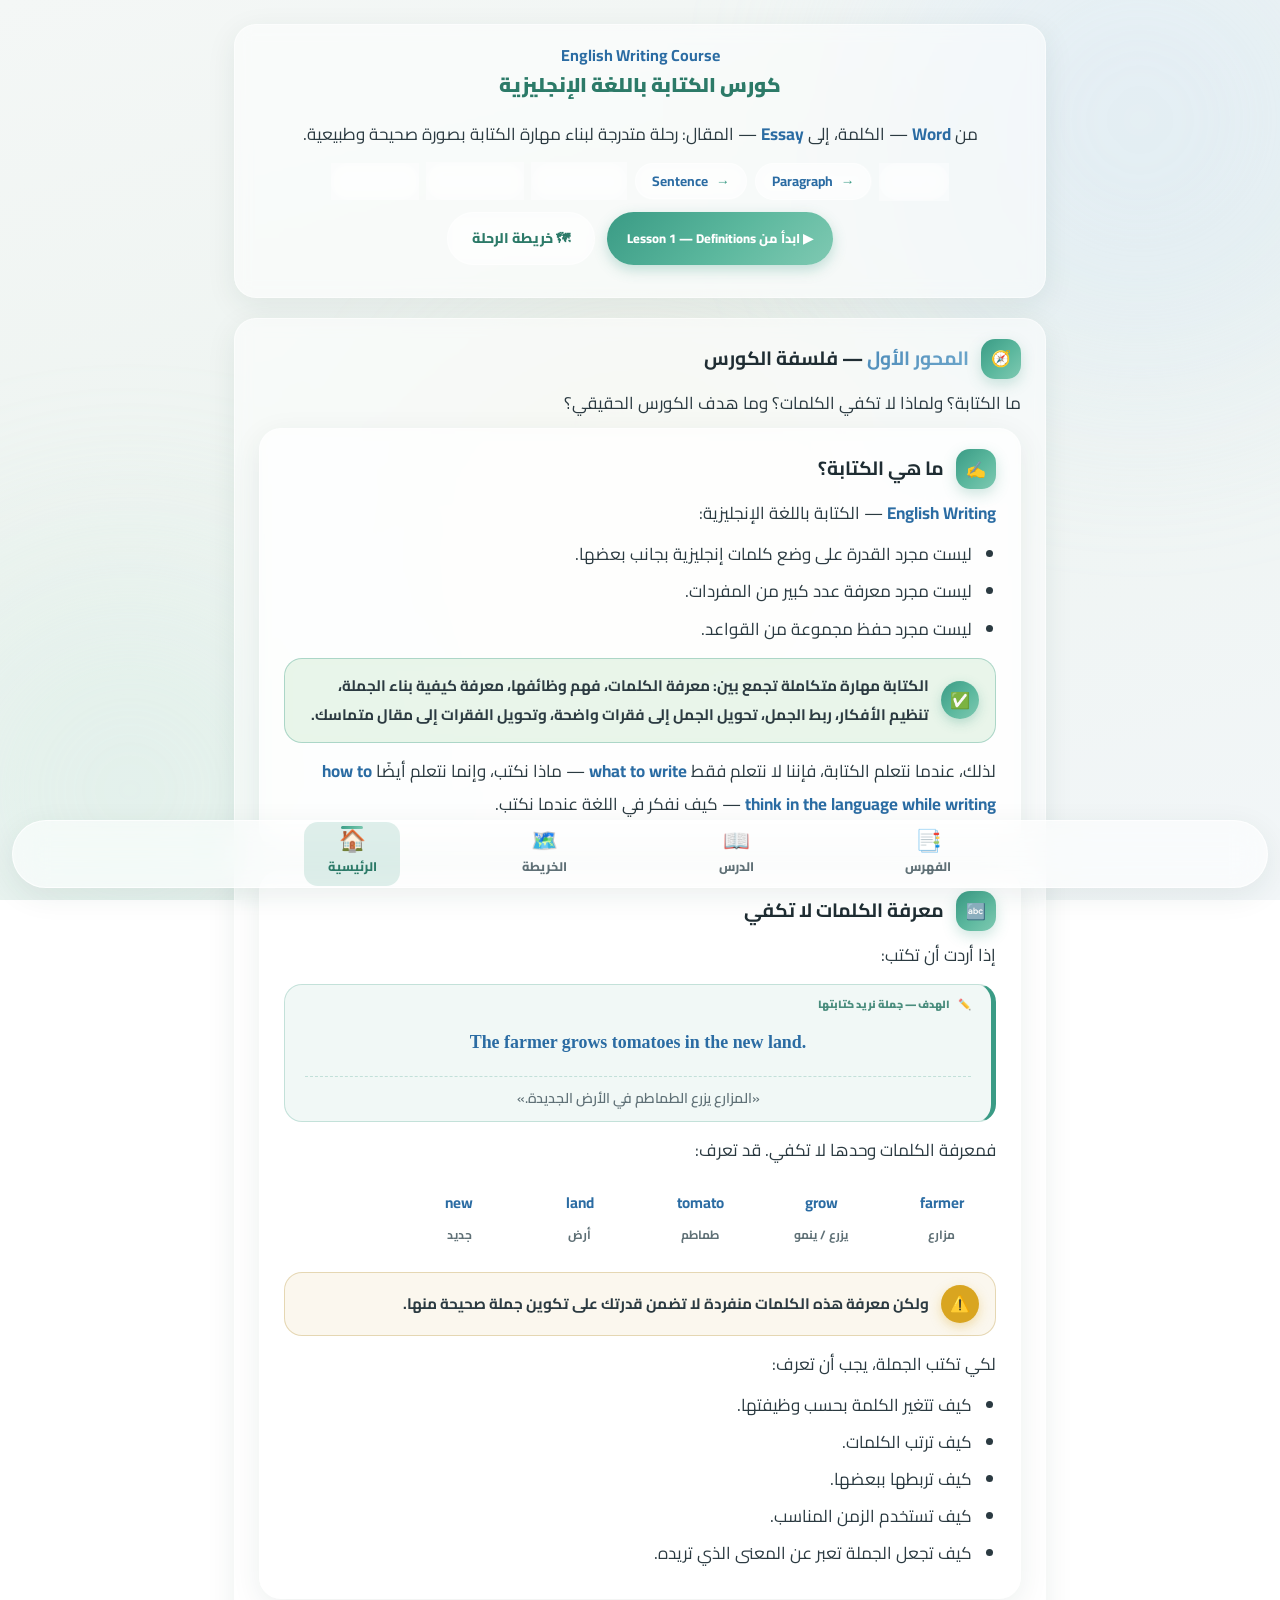
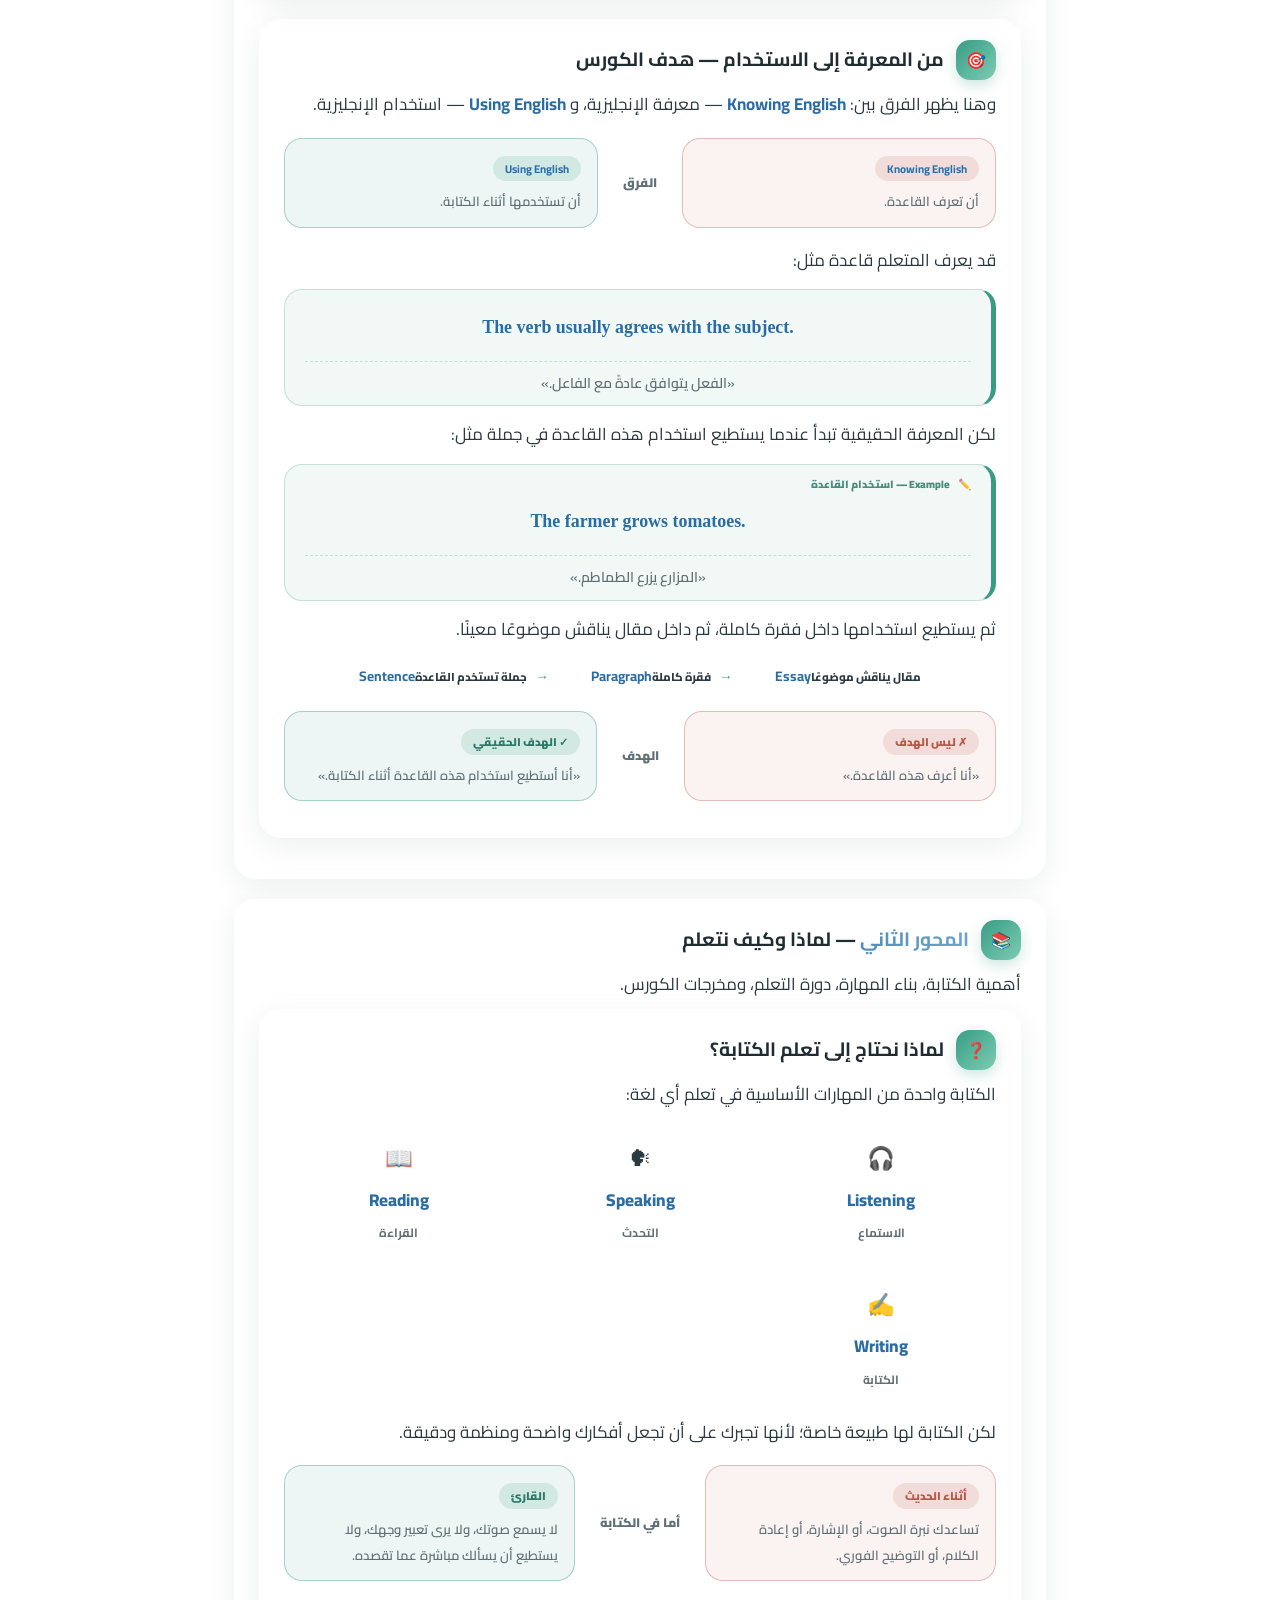
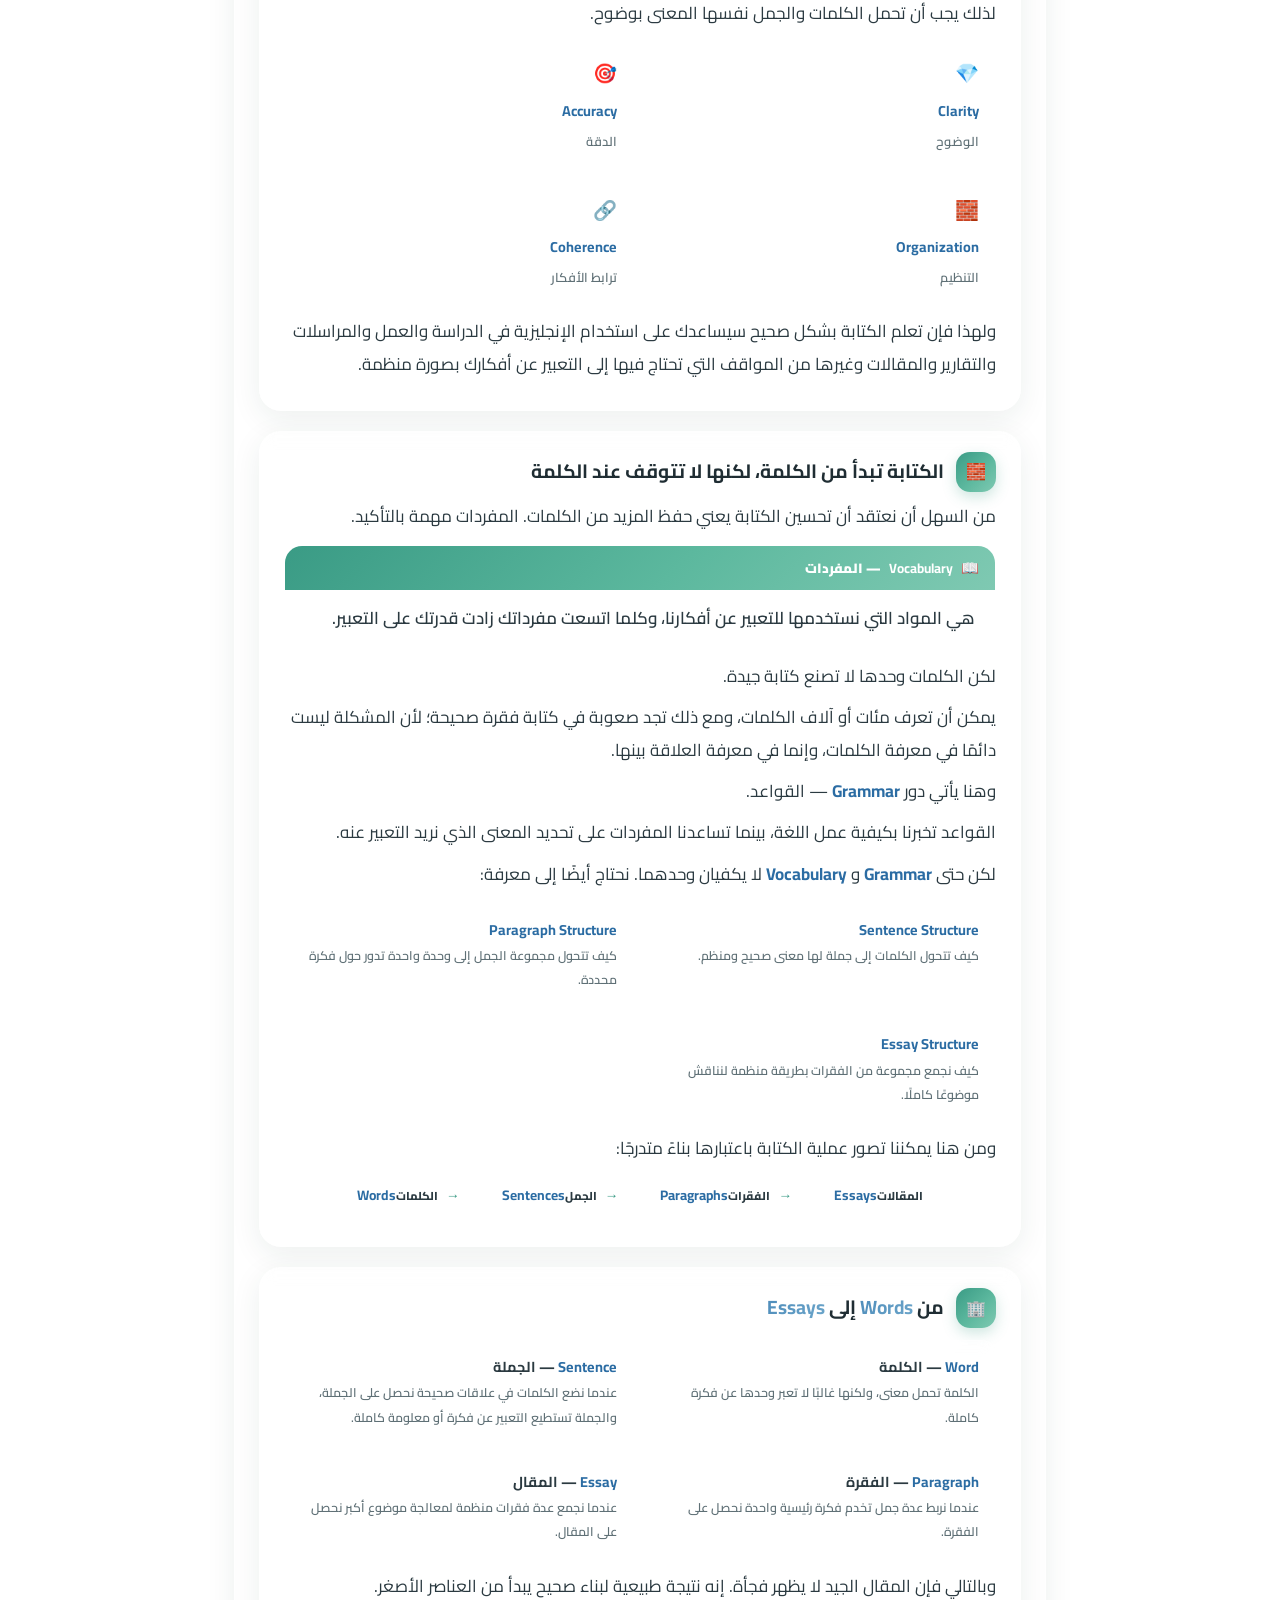
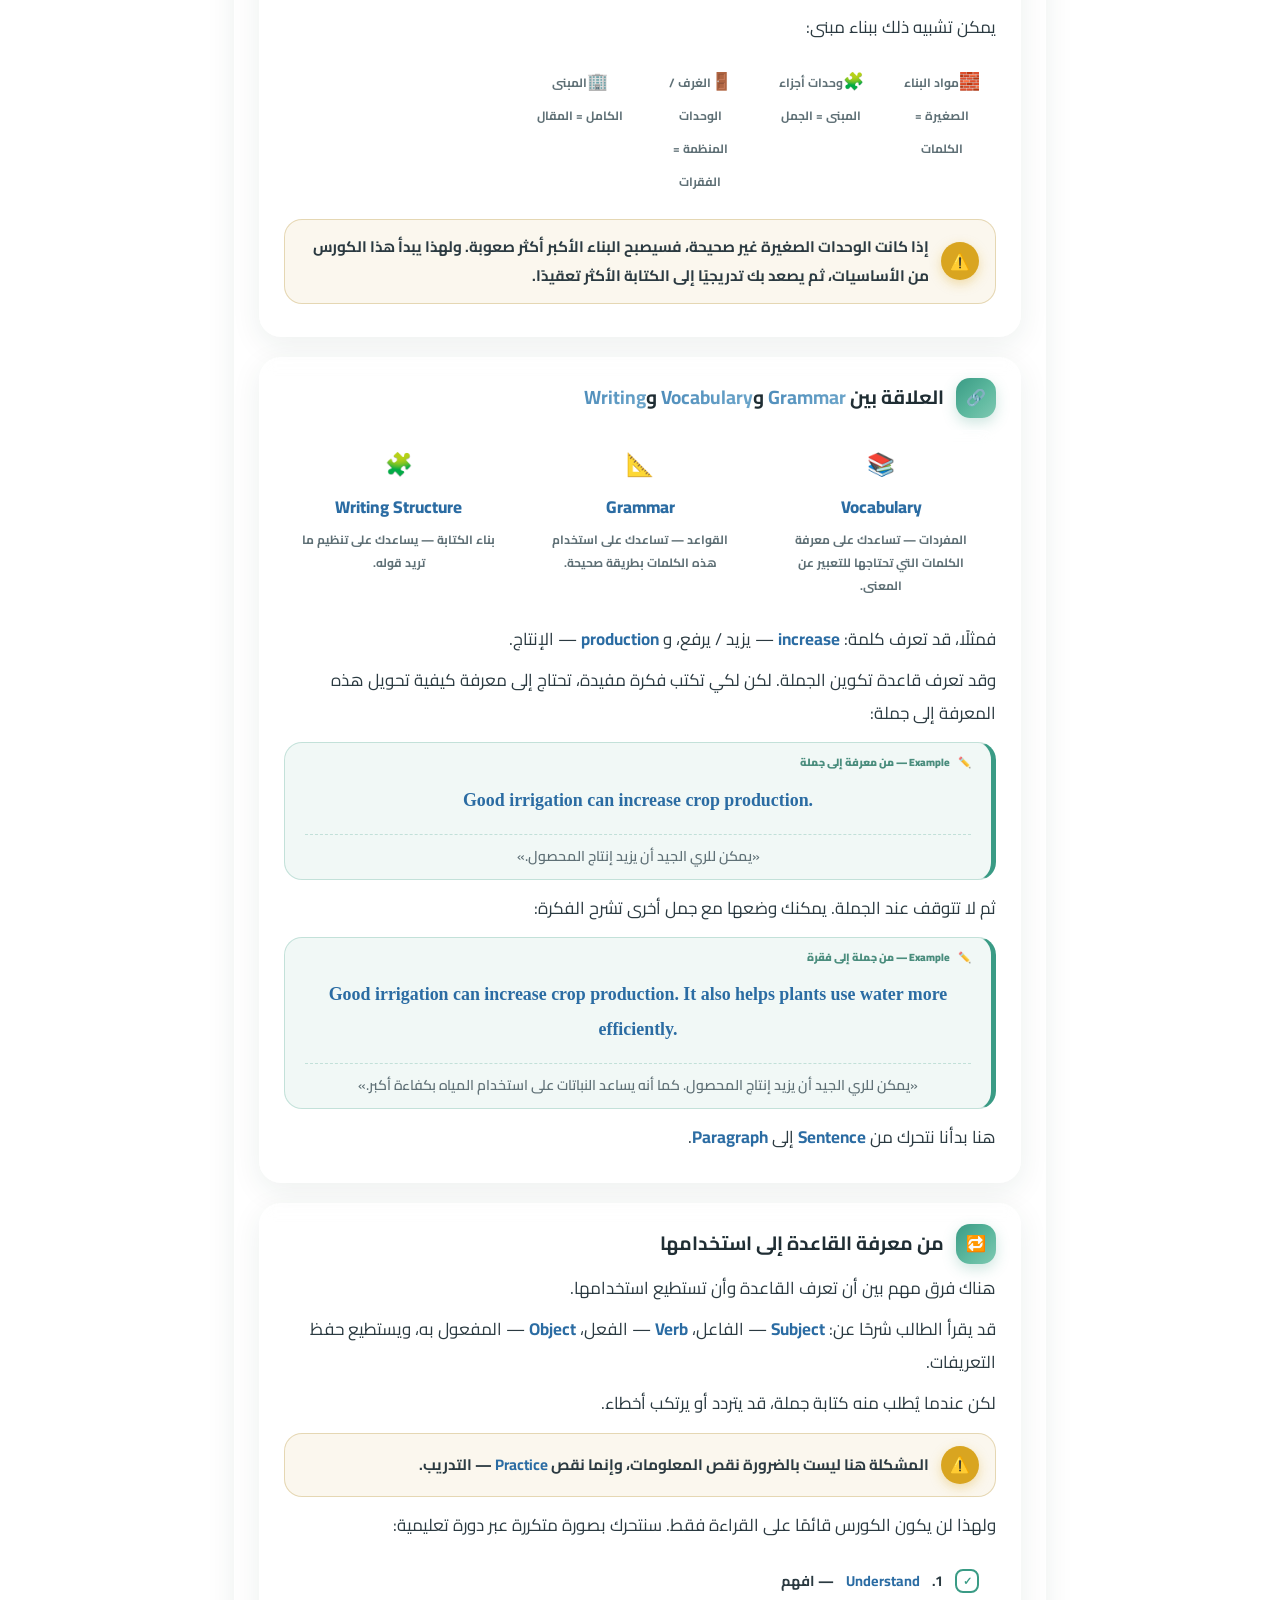
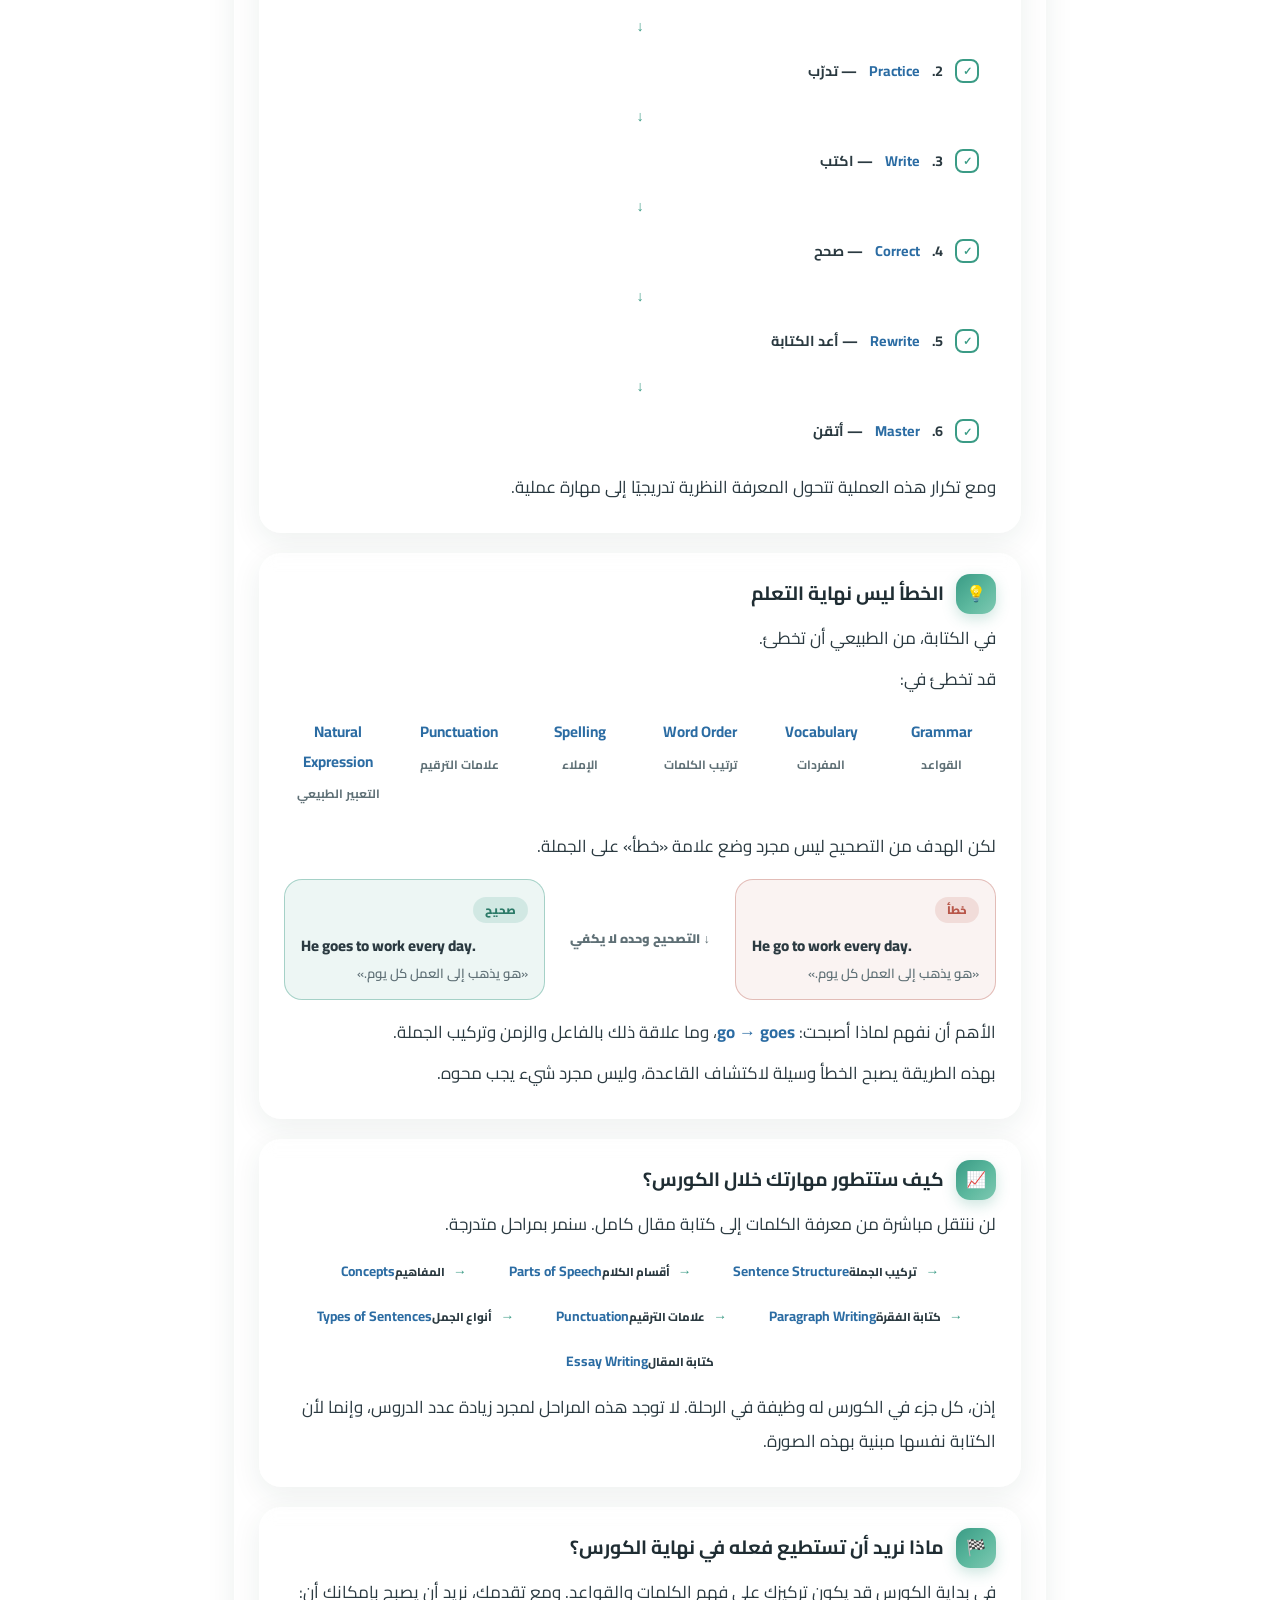
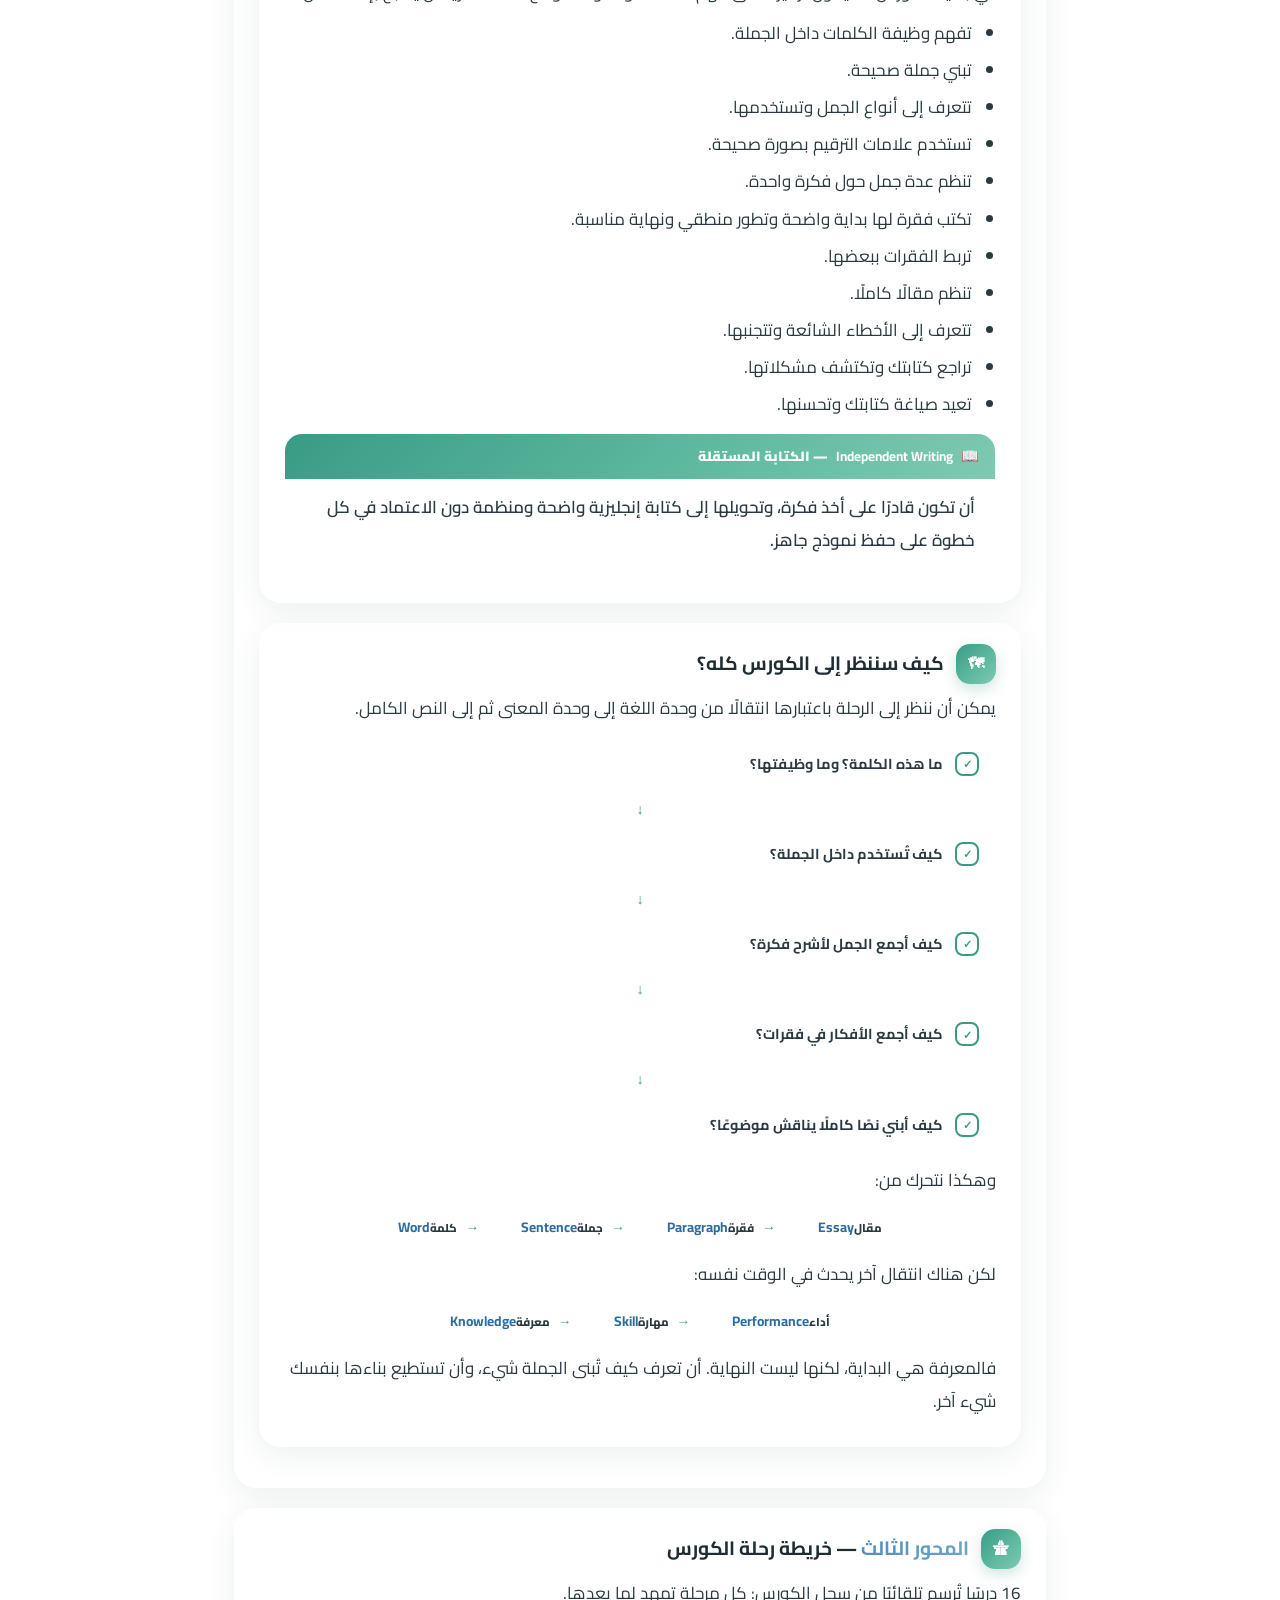
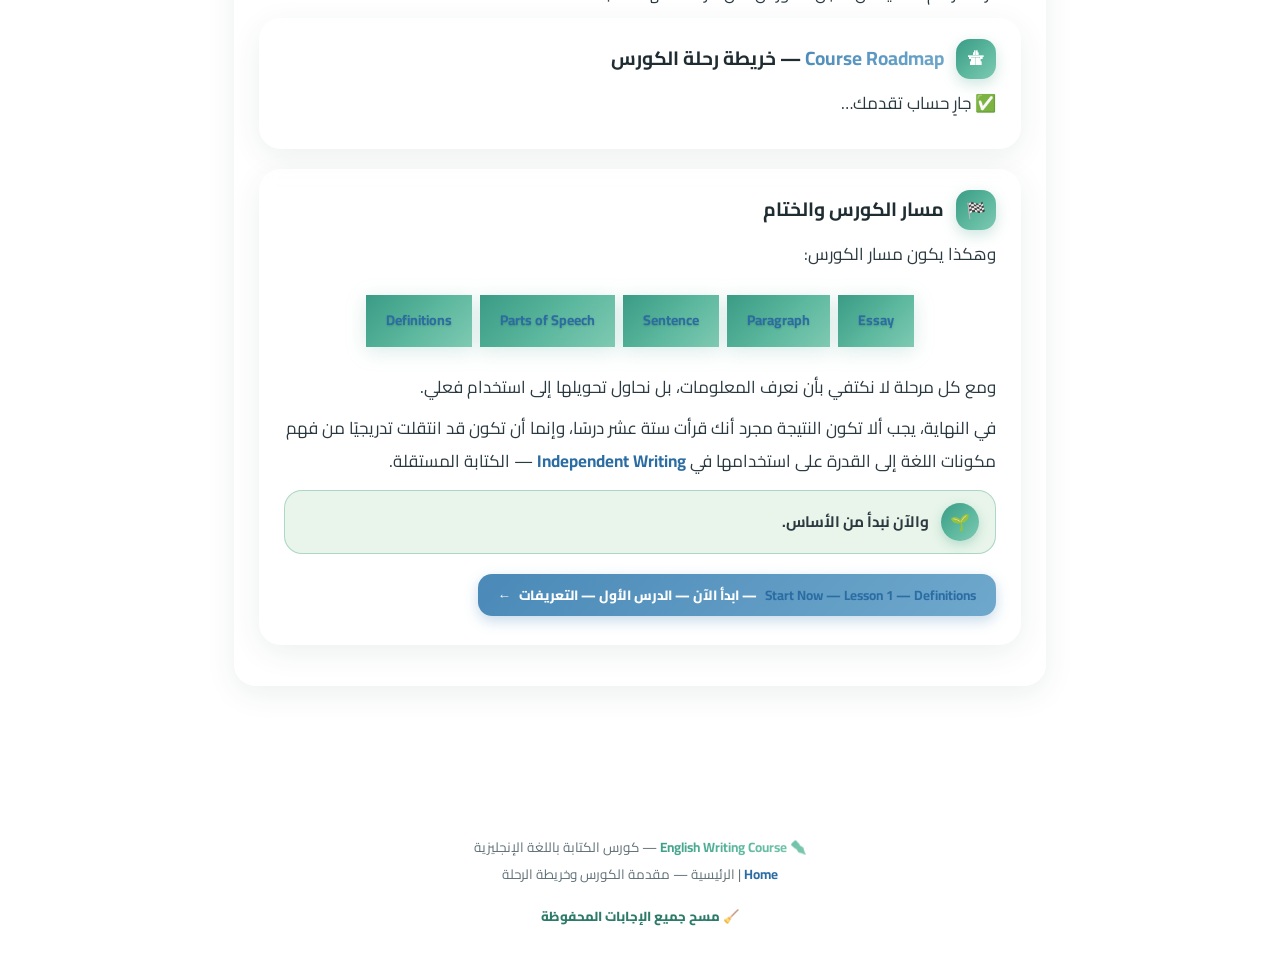
==== commit be920e3a: "Update index.html" ====
--- a/index.html
+++ b/index.html
@@ -1,470 +1,846 @@
 <!DOCTYPE html>
 <html lang="ar" dir="rtl">
 <head>
-<meta charset="UTF-8">
-<meta name="viewport" content="width=device-width, initial-scale=1.0, viewport-fit=cover">
-<title>English Writing Course | الرئيسية — مقدمة الكورس وخريطة الرحلة</title>
-<link rel="preconnect" href="https://fonts.googleapis.com">
-<link href="https://fonts.googleapis.com/css2?family=Cairo:wght@400;600;700;800;900&display=swap" rel="stylesheet">
-<link rel="stylesheet" href="style.css">
-<link rel="manifest" href="manifest.webmanifest">
-<meta name="theme-color" content="#3a9b85">
-<link rel="icon" type="image/svg+xml" href="icon.svg">
-<link rel="apple-touch-icon" href="icon.svg">
-<meta name="mobile-web-app-capable" content="yes">
-<meta name="apple-mobile-web-app-capable" content="yes">
-<meta name="apple-mobile-web-app-title" content="EWC">
-<meta name="apple-mobile-web-app-status-bar-style" content="default">
+  <meta charset="UTF-8">
+  <meta name="viewport" content="width=device-width, initial-scale=1.0">
+
+  <title>English Writing Course | الرئيسية — مقدمة الكورس وخريطة الرحلة</title>
+  <meta name="description" content="الصفحة الرئيسية لكورس الكتابة باللغة الإنجليزية: فلسفة الكورس، خارطة الرحلة، والانتقال من الكلمة إلى المقال.">
+
+  <link rel="canonical" href="https://aburetage.github.io/English-Writing-Course/index.html">
+
+  <link rel="manifest" href="manifest.webmanifest">
+  <meta name="theme-color" content="#3a9b85">
+
+  <link rel="icon" href="icons/icon.svg" type="image/svg+xml">
+  <link rel="apple-touch-icon" href="icons/icon.svg">
+
+  <meta property="og:type" content="website">
+  <meta property="og:site_name" content="English Writing Course">
+  <meta property="og:title" content="English Writing Course | الرئيسية — مقدمة الكورس وخريطة الرحلة">
+  <meta property="og:description" content="كورس الكتابة باللغة الإنجليزية: من الكلمة إلى المقال، عبر فهم الوظائف، بناء الجمل، الفقرات، والمقالات.">
+  <meta property="og:url" content="https://aburetage.github.io/English-Writing-Course/index.html">
+  <meta property="og:image" content="https://aburetage.github.io/English-Writing-Course/icons/icon.svg">
+  <meta property="og:locale" content="ar_AR">
+
+  <meta name="twitter:card" content="summary_large_image">
+  <meta name="twitter:title" content="English Writing Course | الرئيسية">
+  <meta name="twitter:description" content="من الكلمة إلى المقال: كورس تفاعلي للكتابة باللغة الإنجليزية.">
+  <meta name="twitter:image" content="https://aburetage.github.io/English-Writing-Course/icons/icon.svg">
+
+  <link rel="preconnect" href="https://fonts.googleapis.com">
+  <link rel="preconnect" href="https://fonts.gstatic.com" crossorigin>
+  <link href="https://fonts.googleapis.com/css2?family=Cairo:wght@400;600;700;800;900&display=swap" rel="stylesheet">
+
+  <link rel="stylesheet" href="css/tokens.css">
+  <link rel="stylesheet" href="css/base.css">
+  <link rel="stylesheet" href="css/layout.css">
+  <link rel="stylesheet" href="css/components.css">
+  <link rel="stylesheet" href="css/lessons.css">
+  <link rel="stylesheet" href="css/print.css">
+
+  <script type="module" src="js/main.js"></script>
+
+  <script type="application/ld+json">
+  {
+    "@context": "https://schema.org",
+    "@type": "Course",
+    "name": "English Writing Course",
+    "alternateName": "كورس الكتابة باللغة الإنجليزية",
+    "description": "كورس تفاعلي لبناء مهارة الكتابة باللغة الإنجليزية من الكلمة إلى المقال.",
+    "inLanguage": ["ar", "en"],
+    "provider": {
+      "@type": "Organization",
+      "name": "English Writing Course",
+      "url": "https://aburetage.github.io/English-Writing-Course/"
+    }
+  }
+  </script>
 </head>
-<body data-lesson="0">
-
-<div class="bg"><span class="blob b1"></span><span class="blob b2"></span><span class="blob b3"></span></div>
-<div id="progress"></div>
-
-<header class="topbar glass">
-  <button id="menuBtn" title="الفهرس">☰</button>
-  <a class="logo" href="index.html">
-    <div class="mark">✒️</div>
-    <div><b>English Writing Course</b><small>كورس الكتابة باللغة الإنجليزية</small></div>
-  </a>
-  <div class="lesson-pill">الرئيسية <small>｜ مقدمة الكورس وخريطة الرحلة</small></div>
-  <div class="tools">
-    <button id="mapBtn" title="خريطة الرحلة">🗺</button>
-    <button id="printBtn" title="طباعة / PDF">🖨</button>
+
+<body data-page="index">
+  <a href="#main" class="skip-link">تخطَّ إلى المحتوى الرئيسي</a>
+
+  <div class="bg" aria-hidden="true">
+    <div class="blob b1"></div>
+    <div class="blob b2"></div>
+    <div class="blob b3"></div>
   </div>
-</header>
-
-<aside id="toc" class="glass">
-  <div class="toc-head">
-    <div class="ring">
-      <svg width="46" height="46"><defs><linearGradient id="g1" x1="0" y1="0" x2="1" y2="1"><stop offset="0" stop-color="#3a9b85"/><stop offset="1" stop-color="#7fc9b2"/></linearGradient></defs><circle class="bgc" cx="23" cy="23" r="18"/><circle class="fgc" id="ringFg" cx="23" cy="23" r="18"/></svg>
-      <span id="ringTxt">0%</span>
-    </div>
-    <div class="toc-title"><b>محتويات الرئيسية</b><small><span class="e">English Writing Course — Home</span></small></div>
-  </div>
-  <div class="toc-grp" data-mod="0">
-    <button class="toc-ghead"><span class="gi">🧭</span> فلسفة الكورس <span class="arr">▾</span></button>
-    <div class="toc-gbody">
-      <a href="#nature"><span class="n">✍️</span>ما هي الكتابة؟</a>
-      <a href="#words"><span class="n">🔤</span>معرفة الكلمات لا تكفي</a>
-      <a href="#knowuse"><span class="n">🎯</span>من المعرفة إلى الاستخدام</a>
-    </div>
-  </div>
-  <div class="toc-grp" data-mod="1">
-    <button class="toc-ghead"><span class="gi">📚</span> لماذا وكيف نتعلم <span class="arr">▾</span></button>
-    <div class="toc-gbody">
-      <a href="#why"><span class="n">❓</span>لماذا نتعلم الكتابة؟</a>
-      <a href="#build"><span class="n">🧱</span>تبدأ من الكلمة ولا تتوقف عندها</a>
-      <a href="#words2essays"><span class="n">🏢</span>من Words إلى Essays</a>
-      <a href="#trio"><span class="n">🔗</span>العلاقة بين العناصر الثلاثة</a>
-      <a href="#cycle"><span class="n">🔁</span>من معرفة القاعدة إلى استخدامها</a>
-      <a href="#mistakes"><span class="n">💡</span>الخطأ ليس نهاية التعلم</a>
-      <a href="#stages"><span class="n">📈</span>كيف ستتطور مهارتك؟</a>
-      <a href="#outcomes"><span class="n">🏁</span>ماذا نريد أن تستطيع فعله؟</a>
-      <a href="#view"><span class="n">🗺</span>كيف سننظر إلى الكورس كله؟</a>
-    </div>
-  </div>
-  <div class="toc-grp" data-mod="2">
-    <button class="toc-ghead"><span class="gi">🛣</span> خريطة الرحلة <span class="arr">▾</span></button>
-    <div class="toc-gbody">
-      <a href="#roadmap"><span class="n">🛣</span>الـ16 درسًا</a>
-      <a href="#path"><span class="n">🏁</span>مسار الكورس والختام</a>
-    </div>
-  </div>
-</aside>
-<div id="backdrop"></div>
-
-<main class="wrap">
-
-<div class="crumbs"><span><i></i> <span class="e">English Writing Course</span> › الرئيسية — مقدمة الكورس وخريطة الرحلة</span></div>
-
-<!-- ==================== المحور 1 ==================== -->
-<div class="mod" data-name="فلسفة الكورس" data-icon="🧭" id="mod0">
-<div class="mod-head glass"><span class="mi">🧭</span><div><b>المحور الأول — فلسفة الكورس</b><small>ما الكتابة؟ ولماذا لا تكفي الكلمات؟ وما هدف الكورس الحقيقي؟</small></div></div>
-
-<section class="card glass" id="nature">
-  <div class="card-head"><span class="num">✍️</span><h2>ما هي الكتابة؟</h2></div>
-  <div class="card-body">
-    <p>الكتابة باللغة الإنجليزية <span class="e">English Writing</span> — الكتابة باللغة الإنجليزية:</p>
-    <div class="xchips">
-      <span class="xchip">ليست مجرد القدرة على وضع كلمات إنجليزية بجانب بعضها</span>
-      <span class="xchip">ليست مجرد معرفة عدد كبير من المفردات</span>
-      <span class="xchip">ليست مجرد حفظ مجموعة من القواعد</span>
-    </div>
-    <div class="ucard">
-      <b>✅ الكتابة مهارة متكاملة تجمع بين:</b>
-      <div class="uchips">
-        <span class="uchip">معرفة الكلمات</span>
-        <span class="uchip">فهم وظائفها</span>
-        <span class="uchip">معرفة كيفية بناء الجملة</span>
-        <span class="uchip">تنظيم الأفكار</span>
-        <span class="uchip">ربط الجمل</span>
-        <span class="uchip">تحويل الجمل إلى فقرات واضحة</span>
-        <span class="uchip">تحويل الفقرات إلى مقال متماسك</span>
+
+  <div id="progress" aria-hidden="true"></div>
+
+  <nav id="toc" class="glass" aria-label="فهرس المحتويات">
+    <div class="toc-head">
+      <div class="ring" role="progressbar" aria-label="تقدم القراءة" aria-valuemin="0" aria-valuemax="100" aria-valuenow="0">
+        <svg width="46" height="46" viewBox="0 0 46 46" aria-hidden="true">
+          <defs>
+            <linearGradient id="g1" x1="0" y1="0" x2="1" y2="1">
+              <stop offset="0" stop-color="#2c7a68" />
+              <stop offset="1" stop-color="#7fc9b2" />
+            </linearGradient>
+          </defs>
+          <circle class="bgc" cx="23" cy="23" r="18"></circle>
+          <circle id="ringFg" class="fgc" cx="23" cy="23" r="18"></circle>
+        </svg>
+        <span id="ringTxt">0%</span>
+      </div>
+
+      <div class="toc-title">
+        <b>محتويات الرئيسية</b>
+        <small><span class="e" lang="en">English Writing Course — Home</span></small>
       </div>
     </div>
-    <p>لذلك، عندما نتعلم الكتابة، فإننا لا نتعلم فقط <strong>ماذا نكتب</strong>، وإنما نتعلم أيضًا <strong>كيف نفكر في اللغة عندما نكتب</strong>.</p>
-    <div class="vs">
-      <div class="vside a"><span class="vtag">ماذا نكتب</span><div class="var2">المحتوى نفسه</div></div>
-      <div class="vmid">ليس فقط … وإنما أيضًا</div>
-      <div class="vside b"><span class="vtag">كيف نفكر في اللغة عندما نكتب</span><div class="var2">طريقة التفكير في اللغة</div></div>
-    </div>
-  </div>
-</section>
-
-<section class="card glass" id="words">
-  <div class="card-head"><span class="num">🔤</span><h2>معرفة الكلمات لا تكفي</h2></div>
-  <div class="card-body">
-    <p>فإذا أردت أن تكتب:</p>
-    <div class="spec"><div class="slabel">✏️ الهدف — جملة نريد كتابتها</div><div class="sen">«المزارع يزرع الطماطم في الأرض الجديدة.»</div><div class="sar">The farmer grows tomatoes in the new land.</div></div>
-    <p>فمعرفة الكلمات وحدها لا تكفي. قد تعرف:</p>
-    <div class="scatter"><span class="schip">farmer</span><span class="schip">grow</span><span class="schip">tomato</span><span class="schip">land</span><span class="schip">new</span></div>
-    <div class="fgrid">
-      <div class="fcard"><span class="e">farmer</span><small>مزارع</small></div>
-      <div class="fcard"><span class="e">grow</span><small>يزرع / ينمو</small></div>
-      <div class="fcard"><span class="e">tomato</span><small>طماطم</small></div>
-      <div class="fcard"><span class="e">land</span><small>أرض</small></div>
-      <div class="fcard"><span class="e">new</span><small>جديد</small></div>
-    </div>
-    <div class="alert"><span class="aic">⚠️</span><p>ولكن معرفة هذه الكلمات منفردة لا تضمن قدرتك على تكوين جملة صحيحة منها.</p></div>
-    <div class="sarrow">↓ لكي تكتب الجملة، يجب أن تعرف:</div>
-    <div class="dpath">
-      <div class="dstep">كيف تتغير الكلمة بحسب وظيفتها</div>
-      <div class="dstep">كيف ترتب الكلمات</div>
-      <div class="dstep">كيف تربطها ببعضها</div>
-      <div class="dstep">كيف تستخدم الزمن المناسب</div>
-      <div class="dstep">كيف تجعل الجملة تعبر عن المعنى الذي تريده</div>
-    </div>
-  </div>
-</section>
-
-<section class="card glass" id="knowuse">
-  <div class="card-head"><span class="num">🎯</span><h2>من المعرفة إلى الاستخدام — هدف الكورس</h2></div>
-  <div class="card-body">
-    <p>وهنا يظهر الفرق بين <strong><span class="e">Knowing English</span> — معرفة الإنجليزية</strong> و <strong><span class="e">Using English</span> — استخدام الإنجليزية</strong>.</p>
-    <div class="vs">
-      <div class="vside a"><span class="vtag"><span class="e" style="color:inherit">Knowing English</span> — معرفة الإنجليزية</span><div class="var2">أن تعرف القاعدة</div></div>
-      <div class="vmid">الفرق</div>
-      <div class="vside b"><span class="vtag"><span class="e" style="color:inherit">Using English</span> — استخدام الإنجليزية</span><div class="var2">أن تستخدمها أثناء الكتابة</div></div>
-    </div>
-    <p>قد يعرف المتعلم قاعدة مثل:</p>
-    <div class="formula"><span class="e">The verb usually agrees with the subject.</span><small>«الفعل يتوافق عادةً مع الفاعل.»</small></div>
-    <p>لكن المعرفة الحقيقية تبدأ عندما يستطيع استخدام هذه القاعدة في جملة مثل:</p>
-    <div class="spec"><div class="slabel">✏️ Example — استخدام القاعدة</div><div class="sen">«The farmer grows tomatoes.»</div><div class="sar">«المزارع يزرع الطماطم.»</div></div>
-    <p>ثم يستطيع استخدامها داخل فقرة كاملة، ثم داخل مقال يناقش موضوعًا معينًا.</p>
-    <div class="layers">
-      <div class="layer"><span class="e">Sentence</span><small>جملة تستخدم القاعدة</small></div>
-      <div class="layer"><span class="e">Paragraph</span><small>فقرة كاملة</small></div>
-      <div class="layer"><span class="e">Essay</span><small>مقال يناقش موضوعًا معينًا</small></div>
-    </div>
-    <p>إذن، هدفنا في هذا الكورس ليس أن نصل إلى مرحلة تستطيع فيها أن تقول: «أنا أعرف هذه القاعدة.»</p>
-    <p>الهدف هو أن تصل إلى مرحلة تستطيع فيها أن تقول: «أنا أستطيع استخدام هذه القاعدة أثناء الكتابة.»</p>
-    <div class="vs">
-      <div class="vside a"><span class="vtag">✗ ليس الهدف</span><div class="var2">«أنا أعرف هذه القاعدة.»</div></div>
-      <div class="vmid">الهدف</div>
-      <div class="vside b"><span class="vtag">✓ الهدف الحقيقي</span><div class="var2">«أنا أستطيع استخدام هذه القاعدة أثناء الكتابة.»</div></div>
-    </div>
-  </div>
-</section>
-</div>
-
-<!-- ==================== المحور 2 ==================== -->
-<div class="mod" data-name="لماذا وكيف نتعلم" data-icon="📚" id="mod1">
-<div class="mod-head glass"><span class="mi">📚</span><div><b>المحور الثاني — لماذا وكيف نتعلم</b><small>أهمية الكتابة، بناء المهارة، دورة التعلم، ومخرجات الكورس</small></div></div>
-
-<section class="card glass" id="why">
-  <div class="card-head"><span class="num">❓</span><h2>لماذا نحتاج إلى تعلم الكتابة؟</h2></div>
-  <div class="card-body">
-    <p>الكتابة واحدة من المهارات الأساسية في تعلم أي لغة:</p>
-    <div class="skgrid">
-      <div class="sk"><span class="e">Listening</span><small>الاستماع</small></div>
-      <div class="sk"><span class="e">Speaking</span><small>التحدث</small></div>
-      <div class="sk"><span class="e">Reading</span><small>القراءة</small></div>
-      <div class="sk hl"><span class="e">Writing</span><small>الكتابة — لها طبيعة خاصة</small></div>
-    </div>
-    <p>لكن الكتابة لها طبيعة خاصة؛ لأنها تجبرك على أن تجعل أفكارك واضحة ومنظمة ودقيقة.</p>
-    <div class="vs">
-      <div class="vside a"><span class="vtag">أثناء الحديث</span><small>تساعدك نبرة الصوت</small><small>أو الإشارة</small><small>أو إعادة الكلام</small><small>أو التوضيح الفوري</small></div>
-      <div class="vmid">أما في الكتابة</div>
-      <div class="vside b"><span class="vtag">القارئ</span><small>لا يسمع صوتك</small><small>ولا يرى تعبير وجهك</small><small>ولا يستطيع أن يسألك مباشرة عما تقصده</small></div>
-    </div>
-    <div class="alert"><span class="aic">⚠️</span><p>لذلك يجب أن تحمل الكلمات والجمل نفسها المعنى بوضوح.</p></div>
-    <p>وهذا يجعل الكتابة تدريبًا مهمًا ليس فقط على اللغة، وإنما أيضًا على:</p>
-    <div class="pillars">
-      <div class="pbar">الكتابة تدريب على</div>
-      <div class="pcols five">
-        <div class="pcol"><span class="e">Clarity</span><small>الوضوح</small></div>
-        <div class="pcol"><span class="e">Accuracy</span><small>الدقة</small></div>
-        <div class="pcol"><span class="e">Organization</span><small>التنظيم</small></div>
-        <div class="pcol"><span class="e">Coherence</span><small>ترابط الأفكار</small></div>
-        <div class="pcol"><span class="e">Communication</span><small>التواصل</small></div>
+
+    <div class="toc-grp">
+      <div class="toc-gbody">
+        <a href="#nature"><span class="n" aria-hidden="true">✍️</span><span>ما هي الكتابة؟</span></a>
+        <a href="#words"><span class="n" aria-hidden="true">🔤</span><span>معرفة الكلمات لا تكفي</span></a>
+        <a href="#knowuse"><span class="n" aria-hidden="true">🎯</span><span>من المعرفة إلى الاستخدام</span></a>
+        <a href="#why"><span class="n" aria-hidden="true">❓</span><span>لماذا نتعلم الكتابة؟</span></a>
+        <a href="#build"><span class="n" aria-hidden="true">🧱</span><span>تبدأ من الكلمة ولا تتوقف عندها</span></a>
+        <a href="#words2essays"><span class="n" aria-hidden="true">🏢</span><span>من Words إلى Essays</span></a>
+        <a href="#trio"><span class="n" aria-hidden="true">🔗</span><span>العلاقة بين العناصر الثلاثة</span></a>
+        <a href="#cycle"><span class="n" aria-hidden="true">🔁</span><span>من معرفة القاعدة إلى استخدامها</span></a>
+        <a href="#mistakes"><span class="n" aria-hidden="true">💡</span><span>الخطأ ليس نهاية التعلم</span></a>
+        <a href="#stages"><span class="n" aria-hidden="true">📈</span><span>كيف ستتطور مهارتك؟</span></a>
+        <a href="#outcomes"><span class="n" aria-hidden="true">🏁</span><span>ماذا نريد أن تستطيع فعله؟</span></a>
+        <a href="#view"><span class="n" aria-hidden="true">🗺</span><span>كيف سننظر إلى الكورس كله؟</span></a>
+        <a href="#roadmap"><span class="n" aria-hidden="true">🛣</span><span>خريطة الرحلة</span></a>
+        <a href="#path"><span class="n" aria-hidden="true">🏁</span><span>مسار الكورس والختام</span></a>
       </div>
     </div>
-    <p>ولهذا فإن تعلم الكتابة بشكل صحيح سيساعدك على استخدام الإنجليزية في الدراسة والعمل والمراسلات والتقارير والمقالات وغيرها من المواقف التي تحتاج فيها إلى التعبير عن أفكارك بصورة منظمة.</p>
-    <div class="tags2"><span class="tag2">الدراسة</span><span class="tag2">العمل</span><span class="tag2">المراسلات</span><span class="tag2">التقارير</span><span class="tag2">المقالات</span></div>
-  </div>
-</section>
-
-<section class="card glass" id="build">
-  <div class="card-head"><span class="num">🧱</span><h2>الكتابة تبدأ من الكلمة، لكنها لا تتوقف عند الكلمة</h2></div>
-  <div class="card-body">
-    <p>من السهل أن نعتقد أن تحسين الكتابة يعني حفظ المزيد من الكلمات.</p>
-    <p>المفردات مهمة بالتأكيد.</p>
-    <p><strong><span class="e">Vocabulary</span> — المفردات</strong> هي المواد التي نستخدمها للتعبير عن أفكارنا، وكلما اتسعت مفرداتك زادت قدرتك على التعبير.</p>
-    <p>لكن الكلمات وحدها لا تصنع كتابة جيدة.</p>
-    <p>يمكن أن تعرف مئات أو آلاف الكلمات، ومع ذلك تجد صعوبة في كتابة فقرة صحيحة؛ لأن المشكلة ليست دائمًا في معرفة الكلمات، وإنما في معرفة <strong>العلاقة بينها</strong>.</p>
-    <p>وهنا يأتي دور <strong><span class="e">Grammar</span> — القواعد</strong>.</p>
-    <p>القواعد تخبرنا بكيفية عمل اللغة، بينما تساعدنا المفردات على تحديد المعنى الذي نريد التعبير عنه.</p>
-    <p>لكن حتى <span class="e">Grammar</span> — القواعد و<span class="e">Vocabulary</span> — المفردات لا تكفيان وحدهما.</p>
-    <p>نحتاج أيضًا إلى معرفة:</p>
-    <div class="reflist">
-      <div class="refcard"><b><span class="e">Sentence Structure</span> — تركيب الجملة</b><small>كيف تتحول الكلمات إلى جملة لها معنى صحيح ومنظم.</small></div>
-      <div class="refcard"><b><span class="e">Paragraph Structure</span> — تركيب الفقرة</b><small>كيف تتحول مجموعة الجمل إلى وحدة واحدة تدور حول فكرة محددة.</small></div>
-      <div class="refcard"><b><span class="e">Essay Structure</span> — تركيب المقال</b><small>كيف نجمع مجموعة من الفقرات بطريقة منظمة لنناقش موضوعًا كاملًا.</small></div>
+  </nav>
+
+  <div id="backdrop"></div>
+
+  <main id="main" class="wrap">
+    <h1 class="sr-only">
+      <span class="e" lang="en">English Writing Course</span>
+      — كورس الكتابة باللغة الإنجليزية
+    </h1>
+
+    <section class="card center" id="home-hero">
+      <h1 class="lesson-title">
+        <span class="e" lang="en">English Writing Course</span>
+        كورس الكتابة باللغة الإنجليزية
+      </h1>
+
+      <p>
+        من
+        <span class="e" lang="en">Word</span>
+        — الكلمة، إلى
+        <span class="e" lang="en">Essay</span>
+        — المقال: رحلة متدرجة لبناء مهارة الكتابة بصورة صحيحة وطبيعية.
+      </p>
+
+      <div class="achain ltr">
+        <span class="chip"><span class="e" lang="en">Word</span></span>
+        <span class="chip"><span class="e" lang="en">Phrase</span></span>
+        <span class="chip"><span class="e" lang="en">Clause</span></span>
+        <span class="chip"><span class="e" lang="en">Sentence</span></span>
+        <span class="chip"><span class="e" lang="en">Paragraph</span></span>
+        <span class="chip"><span class="e" lang="en">Essay</span></span>
+      </div>
+
+      <div class="journey">
+        <a id="continueBtn" class="lbtn" href="lessons/lesson1.html">
+          ▶ ابدأ من Lesson 1 — Definitions
+        </a>
+        <a class="jbtn" href="#roadmap">
+          🗺 خريطة الرحلة
+        </a>
+      </div>
+    </section>
+
+    <section class="card" id="philosophy">
+      <div class="card-head">
+        <span class="num" aria-hidden="true">🧭</span>
+        <h2>
+          <span class="e" lang="en">المحور الأول</span>
+          — فلسفة الكورس
+        </h2>
+      </div>
+
+      <p>
+        ما الكتابة؟ ولماذا لا تكفي الكلمات؟ وما هدف الكورس الحقيقي؟
+      </p>
+
+      <section class="card" id="nature">
+        <div class="card-head">
+          <span class="num" aria-hidden="true">✍️</span>
+          <h2>ما هي الكتابة؟</h2>
+        </div>
+
+        <p>
+          <span class="e" lang="en">English Writing</span>
+          — الكتابة باللغة الإنجليزية:
+        </p>
+
+        <ul>
+          <li>ليست مجرد القدرة على وضع كلمات إنجليزية بجانب بعضها.</li>
+          <li>ليست مجرد معرفة عدد كبير من المفردات.</li>
+          <li>ليست مجرد حفظ مجموعة من القواعد.</li>
+        </ul>
+
+        <div class="alert ok">
+          <span class="aic" aria-hidden="true">✅</span>
+          <p>
+            الكتابة مهارة متكاملة تجمع بين:
+            معرفة الكلمات، فهم وظائفها، معرفة كيفية بناء الجملة، تنظيم الأفكار، ربط الجمل، تحويل الجمل إلى فقرات واضحة، وتحويل الفقرات إلى مقال متماسك.
+          </p>
+        </div>
+
+        <p>
+          لذلك، عندما نتعلم الكتابة، فإننا لا نتعلم فقط
+          <span class="e" lang="en">what to write</span>
+          — ماذا نكتب، وإنما نتعلم أيضًا
+          <span class="e" lang="en">how to think in the language while writing</span>
+          — كيف نفكر في اللغة عندما نكتب.
+        </p>
+      </section>
+
+      <section class="card" id="words">
+        <div class="card-head">
+          <span class="num" aria-hidden="true">🔤</span>
+          <h2>معرفة الكلمات لا تكفي</h2>
+        </div>
+
+        <p>إذا أردت أن تكتب:</p>
+
+        <div class="spec">
+          <div class="slabel"><span aria-hidden="true">✏️</span> الهدف — جملة نريد كتابتها</div>
+          <div class="sen" lang="en">The farmer grows tomatoes in the new land.</div>
+          <div class="sar">«المزارع يزرع الطماطم في الأرض الجديدة.»</div>
+        </div>
+
+        <p>فمعرفة الكلمات وحدها لا تكفي. قد تعرف:</p>
+
+        <div class="fgrid">
+          <div class="fcard"><span class="e" lang="en">farmer</span><small>مزارع</small></div>
+          <div class="fcard"><span class="e" lang="en">grow</span><small>يزرع / ينمو</small></div>
+          <div class="fcard"><span class="e" lang="en">tomato</span><small>طماطم</small></div>
+          <div class="fcard"><span class="e" lang="en">land</span><small>أرض</small></div>
+          <div class="fcard"><span class="e" lang="en">new</span><small>جديد</small></div>
+        </div>
+
+        <div class="alert">
+          <span class="aic" aria-hidden="true">⚠️</span>
+          <p>
+            ولكن معرفة هذه الكلمات منفردة لا تضمن قدرتك على تكوين جملة صحيحة منها.
+          </p>
+        </div>
+
+        <p>لكي تكتب الجملة، يجب أن تعرف:</p>
+
+        <ul>
+          <li>كيف تتغير الكلمة بحسب وظيفتها.</li>
+          <li>كيف ترتب الكلمات.</li>
+          <li>كيف تربطها ببعضها.</li>
+          <li>كيف تستخدم الزمن المناسب.</li>
+          <li>كيف تجعل الجملة تعبر عن المعنى الذي تريده.</li>
+        </ul>
+      </section>
+
+      <section class="card" id="knowuse">
+        <div class="card-head">
+          <span class="num" aria-hidden="true">🎯</span>
+          <h2>من المعرفة إلى الاستخدام — هدف الكورس</h2>
+        </div>
+
+        <p>
+          وهنا يظهر الفرق بين:
+          <span class="e" lang="en">Knowing English</span>
+          — معرفة الإنجليزية، و
+          <span class="e" lang="en">Using English</span>
+          — استخدام الإنجليزية.
+        </p>
+
+        <div class="vs">
+          <div class="vside a">
+            <span class="vtag"><span class="e" lang="en">Knowing English</span></span>
+            <div class="var2">أن تعرف القاعدة.</div>
+          </div>
+          <div class="vmid">الفرق</div>
+          <div class="vside b">
+            <span class="vtag"><span class="e" lang="en">Using English</span></span>
+            <div class="var2">أن تستخدمها أثناء الكتابة.</div>
+          </div>
+        </div>
+
+        <p>قد يعرف المتعلم قاعدة مثل:</p>
+
+        <div class="spec">
+          <div class="sen" lang="en">The verb usually agrees with the subject.</div>
+          <div class="sar">«الفعل يتوافق عادةً مع الفاعل.»</div>
+        </div>
+
+        <p>لكن المعرفة الحقيقية تبدأ عندما يستطيع استخدام هذه القاعدة في جملة مثل:</p>
+
+        <div class="spec">
+          <div class="slabel"><span aria-hidden="true">✏️</span> Example — استخدام القاعدة</div>
+          <div class="sen" lang="en">The farmer grows tomatoes.</div>
+          <div class="sar">«المزارع يزرع الطماطم.»</div>
+        </div>
+
+        <p>ثم يستطيع استخدامها داخل فقرة كاملة، ثم داخل مقال يناقش موضوعًا معينًا.</p>
+
+        <div class="achain ltr">
+          <span class="chip"><span class="e" lang="en">Sentence</span><small>جملة تستخدم القاعدة</small></span>
+          <span class="chip"><span class="e" lang="en">Paragraph</span><small>فقرة كاملة</small></span>
+          <span class="chip"><span class="e" lang="en">Essay</span><small>مقال يناقش موضوعًا</small></span>
+        </div>
+
+        <div class="vs">
+          <div class="vside a">
+            <span class="vtag">✗ ليس الهدف</span>
+            <div class="var2">«أنا أعرف هذه القاعدة.»</div>
+          </div>
+          <div class="vmid">الهدف</div>
+          <div class="vside b">
+            <span class="vtag">✓ الهدف الحقيقي</span>
+            <div class="var2">«أنا أستطيع استخدام هذه القاعدة أثناء الكتابة.»</div>
+          </div>
+        </div>
+      </section>
+    </section>
+
+    <section class="card" id="learning">
+      <div class="card-head">
+        <span class="num" aria-hidden="true">📚</span>
+        <h2>
+          <span class="e" lang="en">المحور الثاني</span>
+          — لماذا وكيف نتعلم
+        </h2>
+      </div>
+
+      <p>
+        أهمية الكتابة، بناء المهارة، دورة التعلم، ومخرجات الكورس.
+      </p>
+
+      <section class="card" id="why">
+        <div class="card-head">
+          <span class="num" aria-hidden="true">❓</span>
+          <h2>لماذا نحتاج إلى تعلم الكتابة؟</h2>
+        </div>
+
+        <p>الكتابة واحدة من المهارات الأساسية في تعلم أي لغة:</p>
+
+        <div class="roles">
+          <div class="role"><span class="ric" aria-hidden="true">🎧</span><span class="e" lang="en">Listening</span><small>الاستماع</small></div>
+          <div class="role"><span class="ric" aria-hidden="true">🗣</span><span class="e" lang="en">Speaking</span><small>التحدث</small></div>
+          <div class="role"><span class="ric" aria-hidden="true">📖</span><span class="e" lang="en">Reading</span><small>القراءة</small></div>
+          <div class="role"><span class="ric" aria-hidden="true">✍️</span><span class="e" lang="en">Writing</span><small>الكتابة</small></div>
+        </div>
+
+        <p>لكن الكتابة لها طبيعة خاصة؛ لأنها تجبرك على أن تجعل أفكارك واضحة ومنظمة ودقيقة.</p>
+
+        <div class="vs">
+          <div class="vside a">
+            <span class="vtag">أثناء الحديث</span>
+            <div class="var2">تساعدك نبرة الصوت، أو الإشارة، أو إعادة الكلام، أو التوضيح الفوري.</div>
+          </div>
+          <div class="vmid">أما في الكتابة</div>
+          <div class="vside b">
+            <span class="vtag">القارئ</span>
+            <div class="var2">لا يسمع صوتك، ولا يرى تعبير وجهك، ولا يستطيع أن يسألك مباشرة عما تقصده.</div>
+          </div>
+        </div>
+
+        <p>لذلك يجب أن تحمل الكلمات والجمل نفسها المعنى بوضوح.</p>
+
+        <div class="funs">
+          <div class="fun">
+            <span class="fic" aria-hidden="true">💎</span>
+            <b><span class="e" lang="en">Clarity</span></b>
+            <div class="var2">الوضوح</div>
+          </div>
+          <div class="fun">
+            <span class="fic" aria-hidden="true">🎯</span>
+            <b><span class="e" lang="en">Accuracy</span></b>
+            <div class="var2">الدقة</div>
+          </div>
+          <div class="fun">
+            <span class="fic" aria-hidden="true">🧱</span>
+            <b><span class="e" lang="en">Organization</span></b>
+            <div class="var2">التنظيم</div>
+          </div>
+          <div class="fun">
+            <span class="fic" aria-hidden="true">🔗</span>
+            <b><span class="e" lang="en">Coherence</span></b>
+            <div class="var2">ترابط الأفكار</div>
+          </div>
+        </div>
+
+        <p>
+          ولهذا فإن تعلم الكتابة بشكل صحيح سيساعدك على استخدام الإنجليزية في الدراسة والعمل والمراسلات والتقارير والمقالات وغيرها من المواقف التي تحتاج فيها إلى التعبير عن أفكارك بصورة منظمة.
+        </p>
+      </section>
+
+      <section class="card" id="build">
+        <div class="card-head">
+          <span class="num" aria-hidden="true">🧱</span>
+          <h2>الكتابة تبدأ من الكلمة، لكنها لا تتوقف عند الكلمة</h2>
+        </div>
+
+        <p>
+          من السهل أن نعتقد أن تحسين الكتابة يعني حفظ المزيد من الكلمات.
+          المفردات مهمة بالتأكيد.
+        </p>
+
+        <div class="defcard">
+          <div class="dhead"><span class="e" lang="en">Vocabulary</span> — المفردات</div>
+          <div class="dar">هي المواد التي نستخدمها للتعبير عن أفكارنا، وكلما اتسعت مفرداتك زادت قدرتك على التعبير.</div>
+        </div>
+
+        <p>لكن الكلمات وحدها لا تصنع كتابة جيدة.</p>
+
+        <p>
+          يمكن أن تعرف مئات أو آلاف الكلمات، ومع ذلك تجد صعوبة في كتابة فقرة صحيحة؛ لأن المشكلة ليست دائمًا في معرفة الكلمات، وإنما في معرفة العلاقة بينها.
+        </p>
+
+        <p>
+          وهنا يأتي دور
+          <span class="e" lang="en">Grammar</span>
+          — القواعد.
+        </p>
+
+        <p>
+          القواعد تخبرنا بكيفية عمل اللغة، بينما تساعدنا المفردات على تحديد المعنى الذي نريد التعبير عنه.
+        </p>
+
+        <p>
+          لكن حتى
+          <span class="e" lang="en">Grammar</span>
+          و
+          <span class="e" lang="en">Vocabulary</span>
+          لا يكفيان وحدهما. نحتاج أيضًا إلى معرفة:
+        </p>
+
+        <div class="recap">
+          <div class="rcard">
+            <b><span class="e" lang="en">Sentence Structure</span></b>
+            <small>كيف تتحول الكلمات إلى جملة لها معنى صحيح ومنظم.</small>
+          </div>
+          <div class="rcard">
+            <b><span class="e" lang="en">Paragraph Structure</span></b>
+            <small>كيف تتحول مجموعة الجمل إلى وحدة واحدة تدور حول فكرة محددة.</small>
+          </div>
+          <div class="rcard">
+            <b><span class="e" lang="en">Essay Structure</span></b>
+            <small>كيف نجمع مجموعة من الفقرات بطريقة منظمة لنناقش موضوعًا كاملًا.</small>
+          </div>
+        </div>
+
+        <p>ومن هنا يمكننا تصور عملية الكتابة باعتبارها بناءً متدرجًا:</p>
+
+        <div class="achain ltr">
+          <span class="chip"><span class="e" lang="en">Words</span><small>الكلمات</small></span>
+          <span class="chip"><span class="e" lang="en">Sentences</span><small>الجمل</small></span>
+          <span class="chip"><span class="e" lang="en">Paragraphs</span><small>الفقرات</small></span>
+          <span class="chip"><span class="e" lang="en">Essays</span><small>المقالات</small></span>
+        </div>
+      </section>
+
+      <section class="card" id="words2essays">
+        <div class="card-head">
+          <span class="num" aria-hidden="true">🏢</span>
+          <h2>من <span class="e" lang="en">Words</span> إلى <span class="e" lang="en">Essays</span></h2>
+        </div>
+
+        <div class="recap">
+          <div class="rcard">
+            <b><span class="e" lang="en">Word</span> — الكلمة</b>
+            <small>الكلمة تحمل معنى، ولكنها غالبًا لا تعبر وحدها عن فكرة كاملة.</small>
+          </div>
+          <div class="rcard">
+            <b><span class="e" lang="en">Sentence</span> — الجملة</b>
+            <small>عندما نضع الكلمات في علاقات صحيحة نحصل على الجملة، والجملة تستطيع التعبير عن فكرة أو معلومة كاملة.</small>
+          </div>
+          <div class="rcard">
+            <b><span class="e" lang="en">Paragraph</span> — الفقرة</b>
+            <small>عندما نربط عدة جمل تخدم فكرة رئيسية واحدة نحصل على الفقرة.</small>
+          </div>
+          <div class="rcard">
+            <b><span class="e" lang="en">Essay</span> — المقال</b>
+            <small>عندما نجمع عدة فقرات منظمة لمعالجة موضوع أكبر نحصل على المقال.</small>
+          </div>
+        </div>
+
+        <p>وبالتالي فإن المقال الجيد لا يظهر فجأة. إنه نتيجة طبيعية لبناء صحيح يبدأ من العناصر الأصغر.</p>
+
+        <p>يمكن تشبيه ذلك ببناء مبنى:</p>
+
+        <div class="fgrid">
+          <div class="fcard"><span aria-hidden="true">🧱</span><small>مواد البناء الصغيرة = الكلمات</small></div>
+          <div class="fcard"><span aria-hidden="true">🧩</span><small>وحدات أجزاء المبنى = الجمل</small></div>
+          <div class="fcard"><span aria-hidden="true">🚪</span><small>الغرف / الوحدات المنظمة = الفقرات</small></div>
+          <div class="fcard"><span aria-hidden="true">🏢</span><small>المبنى الكامل = المقال</small></div>
+        </div>
+
+        <div class="alert">
+          <span class="aic" aria-hidden="true">⚠️</span>
+          <p>
+            إذا كانت الوحدات الصغيرة غير صحيحة، فسيصبح البناء الأكبر أكثر صعوبة.
+            ولهذا يبدأ هذا الكورس من الأساسيات، ثم يصعد بك تدريجيًا إلى الكتابة الأكثر تعقيدًا.
+          </p>
+        </div>
+      </section>
+
+      <section class="card" id="trio">
+        <div class="card-head">
+          <span class="num" aria-hidden="true">🔗</span>
+          <h2>العلاقة بين <span class="e" lang="en">Grammar</span> و<span class="e" lang="en">Vocabulary</span> و<span class="e" lang="en">Writing</span></h2>
+        </div>
+
+        <div class="roles">
+          <div class="role">
+            <span class="ric" aria-hidden="true">📚</span>
+            <span class="e" lang="en">Vocabulary</span>
+            <small>المفردات — تساعدك على معرفة الكلمات التي تحتاجها للتعبير عن المعنى.</small>
+          </div>
+          <div class="role">
+            <span class="ric" aria-hidden="true">📐</span>
+            <span class="e" lang="en">Grammar</span>
+            <small>القواعد — تساعدك على استخدام هذه الكلمات بطريقة صحيحة.</small>
+          </div>
+          <div class="role">
+            <span class="ric" aria-hidden="true">🧩</span>
+            <span class="e" lang="en">Writing Structure</span>
+            <small>بناء الكتابة — يساعدك على تنظيم ما تريد قوله.</small>
+          </div>
+        </div>
+
+        <p>
+          فمثلًا، قد تعرف كلمة:
+          <span class="e" lang="en">increase</span>
+          — يزيد / يرفع، و
+          <span class="e" lang="en">production</span>
+          — الإنتاج.
+        </p>
+
+        <p>وقد تعرف قاعدة تكوين الجملة. لكن لكي تكتب فكرة مفيدة، تحتاج إلى معرفة كيفية تحويل هذه المعرفة إلى جملة:</p>
+
+        <div class="spec">
+          <div class="slabel"><span aria-hidden="true">✏️</span> Example — من معرفة إلى جملة</div>
+          <div class="sen" lang="en">Good irrigation can increase crop production.</div>
+          <div class="sar">«يمكن للري الجيد أن يزيد إنتاج المحصول.»</div>
+        </div>
+
+        <p>ثم لا تتوقف عند الجملة. يمكنك وضعها مع جمل أخرى تشرح الفكرة:</p>
+
+        <div class="spec">
+          <div class="slabel"><span aria-hidden="true">✏️</span> Example — من جملة إلى فقرة</div>
+          <div class="sen" lang="en">Good irrigation can increase crop production. It also helps plants use water more efficiently.</div>
+          <div class="sar">«يمكن للري الجيد أن يزيد إنتاج المحصول. كما أنه يساعد النباتات على استخدام المياه بكفاءة أكبر.»</div>
+        </div>
+
+        <p>
+          هنا بدأنا نتحرك من
+          <span class="e" lang="en">Sentence</span>
+          إلى
+          <span class="e" lang="en">Paragraph</span>.
+        </p>
+      </section>
+
+      <section class="card" id="cycle">
+        <div class="card-head">
+          <span class="num" aria-hidden="true">🔁</span>
+          <h2>من معرفة القاعدة إلى استخدامها</h2>
+        </div>
+
+        <p>هناك فرق مهم بين أن تعرف القاعدة وأن تستطيع استخدامها.</p>
+
+        <p>
+          قد يقرأ الطالب شرحًا عن:
+          <span class="e" lang="en">Subject</span>
+          — الفاعل،
+          <span class="e" lang="en">Verb</span>
+          — الفعل،
+          <span class="e" lang="en">Object</span>
+          — المفعول به، ويستطيع حفظ التعريفات.
+        </p>
+
+        <p>لكن عندما يُطلب منه كتابة جملة، قد يتردد أو يرتكب أخطاء.</p>
+
+        <div class="alert">
+          <span class="aic" aria-hidden="true">⚠️</span>
+          <p>
+            المشكلة هنا ليست بالضرورة نقص المعلومات، وإنما نقص
+            <span class="e" lang="en">Practice</span>
+            — التدريب.
+          </p>
+        </div>
+
+        <p>ولهذا لن يكون الكورس قائمًا على القراءة فقط. سنتحرك بصورة متكررة عبر دورة تعليمية:</p>
+
+        <div class="dpath">
+          <div class="dstep">1. <span class="e" lang="en">Understand</span> — افهم</div>
+          <div class="darr" aria-hidden="true">↓</div>
+          <div class="dstep">2. <span class="e" lang="en">Practice</span> — تدرّب</div>
+          <div class="darr" aria-hidden="true">↓</div>
+          <div class="dstep">3. <span class="e" lang="en">Write</span> — اكتب</div>
+          <div class="darr" aria-hidden="true">↓</div>
+          <div class="dstep">4. <span class="e" lang="en">Correct</span> — صحح</div>
+          <div class="darr" aria-hidden="true">↓</div>
+          <div class="dstep">5. <span class="e" lang="en">Rewrite</span> — أعد الكتابة</div>
+          <div class="darr" aria-hidden="true">↓</div>
+          <div class="dstep">6. <span class="e" lang="en">Master</span> — أتقن</div>
+        </div>
+
+        <p>ومع تكرار هذه العملية تتحول المعرفة النظرية تدريجيًا إلى مهارة عملية.</p>
+      </section>
+
+      <section class="card" id="mistakes">
+        <div class="card-head">
+          <span class="num" aria-hidden="true">💡</span>
+          <h2>الخطأ ليس نهاية التعلم</h2>
+        </div>
+
+        <p>في الكتابة، من الطبيعي أن تخطئ.</p>
+
+        <p>قد تخطئ في:</p>
+
+        <div class="fgrid">
+          <div class="fcard"><span class="e" lang="en">Grammar</span><small>القواعد</small></div>
+          <div class="fcard"><span class="e" lang="en">Vocabulary</span><small>المفردات</small></div>
+          <div class="fcard"><span class="e" lang="en">Word Order</span><small>ترتيب الكلمات</small></div>
+          <div class="fcard"><span class="e" lang="en">Spelling</span><small>الإملاء</small></div>
+          <div class="fcard"><span class="e" lang="en">Punctuation</span><small>علامات الترقيم</small></div>
+          <div class="fcard"><span class="e" lang="en">Natural Expression</span><small>التعبير الطبيعي</small></div>
+        </div>
+
+        <p>لكن الهدف من التصحيح ليس مجرد وضع علامة «خطأ» على الجملة.</p>
+
+        <div class="vs">
+          <div class="vside a">
+            <span class="vtag">خطأ</span>
+            <div class="ven" lang="en">He go to work every day.</div>
+            <div class="var2">«هو يذهب إلى العمل كل يوم.»</div>
+          </div>
+          <div class="vmid">↓ التصحيح وحده لا يكفي</div>
+          <div class="vside b">
+            <span class="vtag">صحيح</span>
+            <div class="ven" lang="en">He goes to work every day.</div>
+            <div class="var2">«هو يذهب إلى العمل كل يوم.»</div>
+          </div>
+        </div>
+
+        <p>
+          الأهم أن نفهم لماذا أصبحت:
+          <span class="e" lang="en">go → goes</span>،
+          وما علاقة ذلك بالفاعل والزمن وتركيب الجملة.
+        </p>
+
+        <p>
+          بهذه الطريقة يصبح الخطأ وسيلة لاكتشاف القاعدة، وليس مجرد شيء يجب محوه.
+        </p>
+      </section>
+
+      <section class="card" id="stages">
+        <div class="card-head">
+          <span class="num" aria-hidden="true">📈</span>
+          <h2>كيف ستتطور مهارتك خلال الكورس؟</h2>
+        </div>
+
+        <p>لن ننتقل مباشرة من معرفة الكلمات إلى كتابة مقال كامل. سنمر بمراحل متدرجة.</p>
+
+        <div class="achain ltr">
+          <span class="chip"><span class="e" lang="en">Concepts</span><small>المفاهيم</small></span>
+          <span class="chip"><span class="e" lang="en">Parts of Speech</span><small>أقسام الكلام</small></span>
+          <span class="chip"><span class="e" lang="en">Sentence Structure</span><small>تركيب الجملة</small></span>
+          <span class="chip"><span class="e" lang="en">Types of Sentences</span><small>أنواع الجمل</small></span>
+          <span class="chip"><span class="e" lang="en">Punctuation</span><small>علامات الترقيم</small></span>
+          <span class="chip"><span class="e" lang="en">Paragraph Writing</span><small>كتابة الفقرة</small></span>
+          <span class="chip"><span class="e" lang="en">Essay Writing</span><small>كتابة المقال</small></span>
+        </div>
+
+        <p>
+          إذن، كل جزء في الكورس له وظيفة في الرحلة. لا توجد هذه المراحل لمجرد زيادة عدد الدروس، وإنما لأن الكتابة نفسها مبنية بهذه الصورة.
+        </p>
+      </section>
+
+      <section class="card" id="outcomes">
+        <div class="card-head">
+          <span class="num" aria-hidden="true">🏁</span>
+          <h2>ماذا نريد أن تستطيع فعله في نهاية الكورس؟</h2>
+        </div>
+
+        <p>في بداية الكورس قد يكون تركيزك على فهم الكلمات والقواعد. ومع تقدمك، نريد أن يصبح بإمكانك أن:</p>
+
+        <ul>
+          <li>تفهم وظيفة الكلمات داخل الجملة.</li>
+          <li>تبني جملة صحيحة.</li>
+          <li>تتعرف إلى أنواع الجمل وتستخدمها.</li>
+          <li>تستخدم علامات الترقيم بصورة صحيحة.</li>
+          <li>تنظم عدة جمل حول فكرة واحدة.</li>
+          <li>تكتب فقرة لها بداية واضحة وتطور منطقي ونهاية مناسبة.</li>
+          <li>تربط الفقرات ببعضها.</li>
+          <li>تنظم مقالًا كاملًا.</li>
+          <li>تتعرف إلى الأخطاء الشائعة وتتجنبها.</li>
+          <li>تراجع كتابتك وتكتشف مشكلاتها.</li>
+          <li>تعيد صياغة كتابتك وتحسنها.</li>
+        </ul>
+
+        <div class="defcard">
+          <div class="dhead"><span class="e" lang="en">Independent Writing</span> — الكتابة المستقلة</div>
+          <div class="dar">
+            أن تكون قادرًا على أخذ فكرة، وتحويلها إلى كتابة إنجليزية واضحة ومنظمة دون الاعتماد في كل خطوة على حفظ نموذج جاهز.
+          </div>
+        </div>
+      </section>
+
+      <section class="card" id="view">
+        <div class="card-head">
+          <span class="num" aria-hidden="true">🗺</span>
+          <h2>كيف سننظر إلى الكورس كله؟</h2>
+        </div>
+
+        <p>يمكن أن ننظر إلى الرحلة باعتبارها انتقالًا من وحدة اللغة إلى وحدة المعنى ثم إلى النص الكامل.</p>
+
+        <div class="dpath">
+          <div class="dstep">ما هذه الكلمة؟ وما وظيفتها؟</div>
+          <div class="darr" aria-hidden="true">↓</div>
+          <div class="dstep">كيف تُستخدم داخل الجملة؟</div>
+          <div class="darr" aria-hidden="true">↓</div>
+          <div class="dstep">كيف أجمع الجمل لأشرح فكرة؟</div>
+          <div class="darr" aria-hidden="true">↓</div>
+          <div class="dstep">كيف أجمع الأفكار في فقرات؟</div>
+          <div class="darr" aria-hidden="true">↓</div>
+          <div class="dstep">كيف أبني نصًا كاملًا يناقش موضوعًا؟</div>
+        </div>
+
+        <p>وهكذا نتحرك من:</p>
+
+        <div class="achain ltr">
+          <span class="chip"><span class="e" lang="en">Word</span><small>كلمة</small></span>
+          <span class="chip"><span class="e" lang="en">Sentence</span><small>جملة</small></span>
+          <span class="chip"><span class="e" lang="en">Paragraph</span><small>فقرة</small></span>
+          <span class="chip"><span class="e" lang="en">Essay</span><small>مقال</small></span>
+        </div>
+
+        <p>لكن هناك انتقال آخر يحدث في الوقت نفسه:</p>
+
+        <div class="achain ltr">
+          <span class="chip"><span class="e" lang="en">Knowledge</span><small>معرفة</small></span>
+          <span class="chip"><span class="e" lang="en">Skill</span><small>مهارة</small></span>
+          <span class="chip"><span class="e" lang="en">Performance</span><small>أداء</small></span>
+        </div>
+
+        <p>
+          فالمعرفة هي البداية، لكنها ليست النهاية.
+          أن تعرف كيف تُبنى الجملة شيء، وأن تستطيع بناءها بنفسك شيء آخر.
+        </p>
+      </section>
+    </section>
+
+    <section class="card" id="roadmap-section">
+      <div class="card-head">
+        <span class="num" aria-hidden="true">🛣</span>
+        <h2>
+          <span class="e" lang="en">المحور الثالث</span>
+          — خريطة رحلة الكورس
+        </h2>
+      </div>
+
+      <p>
+        16 درسًا تُرسم تلقائيًا من سجل الكورس: كل مرحلة تمهد لما بعدها.
+      </p>
+
+      <section class="card" id="roadmap">
+        <div class="card-head">
+          <span class="num" aria-hidden="true">🛣</span>
+          <h2><span class="e" lang="en">Course Roadmap</span> — خريطة رحلة الكورس</h2>
+        </div>
+
+        <p id="courseStats">✅ جارٍ حساب تقدمك…</p>
+
+        <div id="roadmapStations" aria-label="محطات الكورس"></div>
+      </section>
+
+      <section class="card" id="path">
+        <div class="card-head">
+          <span class="num" aria-hidden="true">🏁</span>
+          <h2>مسار الكورس والختام</h2>
+        </div>
+
+        <p>وهكذا يكون مسار الكورس:</p>
+
+        <div class="pipe">
+          <span class="pstep"><span class="e" lang="en">Definitions</span></span>
+          <span class="pstep"><span class="e" lang="en">Parts of Speech</span></span>
+          <span class="pstep"><span class="e" lang="en">Sentence</span></span>
+          <span class="pstep"><span class="e" lang="en">Paragraph</span></span>
+          <span class="pstep"><span class="e" lang="en">Essay</span></span>
+        </div>
+
+        <p>
+          ومع كل مرحلة لا نكتفي بأن نعرف المعلومات، بل نحاول تحويلها إلى استخدام فعلي.
+        </p>
+
+        <p>
+          في النهاية، يجب ألا تكون النتيجة مجرد أنك قرأت ستة عشر درسًا، وإنما أن تكون قد انتقلت تدريجيًا من فهم مكونات اللغة إلى القدرة على استخدامها في
+          <span class="e" lang="en">Independent Writing</span>
+          — الكتابة المستقلة.
+        </p>
+
+        <div class="alert ok">
+          <span class="aic" aria-hidden="true">🌱</span>
+          <p>والآن نبدأ من الأساس.</p>
+        </div>
+
+        <a class="signpost" href="lessons/lesson1.html">
+          <span class="e" lang="en">Start Now — Lesson 1 — Definitions</span>
+          — ابدأ الآن — الدرس الأول — التعريفات
+        </a>
+      </section>
+    </section>
+  </main>
+
+  <footer>
+    <b>✒️ English Writing Course</b>
+    — كورس الكتابة باللغة الإنجليزية
+    <br>
+    <span class="e" lang="en">Home</span>
+    | الرئيسية — مقدمة الكورس وخريطة الرحلة
+    <br>
+    <button id="resetAll" class="rv" type="button">🧹 مسح جميع الإجابات المحفوظة</button>
+  </footer>
+
+  <button id="topFab" class="fab" type="button" aria-label="العودة إلى أعلى الصفحة">
+    ↑
+  </button>
+
+  <nav class="bottombar glass" aria-label="شريط التنقل السفلي">
+    <div class="bb-tabs">
+      <button class="bb-tab" type="button" data-tab="toc" aria-label="الفهرس">
+        <span class="i" aria-hidden="true">📑</span>
+        <span>الفهرس</span>
+      </button>
+
+      <button class="bb-tab" type="button" data-tab="lesson" aria-label="الدرس">
+        <span class="i" aria-hidden="true">📖</span>
+        <span>الدرس</span>
+      </button>
+
+      <button class="bb-tab" type="button" data-tab="map" aria-label="الخريطة">
+        <span class="i" aria-hidden="true">🗺</span>
+        <span>الخريطة</span>
+      </button>
+
+      <button class="bb-tab active" type="button" data-tab="home" aria-label="الرئيسية">
+        <span class="i" aria-hidden="true">🏠</span>
+        <span>الرئيسية</span>
+      </button>
     </div>
-    <p>ومن هنا يمكننا تصور عملية الكتابة باعتبارها بناءً متدرجًا:</p>
-    <div class="layers">
-      <div class="layer"><span class="e">Words</span><small>الكلمات</small></div>
-      <div class="layer"><span class="e">Sentences</span><small>الجمل</small></div>
-      <div class="layer"><span class="e">Paragraphs</span><small>الفقرات</small></div>
-      <div class="layer"><span class="e">Essays</span><small>المقالات</small></div>
+  </nav>
+
+  <noscript>
+    <div class="alert" style="margin:80px 16px 0;">
+      <span class="aic" aria-hidden="true">⚠️</span>
+      <p>
+        لتفعيل خريطة الرحلة، الحفظ التلقائي، الفهرس، والتنقل الذكي، يرجى تشغيل JavaScript.
+      </p>
     </div>
-    <p>كل مرحلة تعتمد على المرحلة التي قبلها.</p>
-  </div>
-</section>
-
-<section class="card glass" id="words2essays">
-  <div class="card-head"><span class="num">🏢</span><h2>من Words إلى Essays</h2></div>
-  <div class="card-body">
-    <p>لنبدأ من أصغر وحدة في هذا التسلسل:</p>
-    <div class="reflist">
-      <div class="refcard"><b><span class="e">Word</span> — الكلمة</b><small>الكلمة تحمل معنى، ولكنها غالبًا لا تعبر وحدها عن فكرة كاملة.</small></div>
-      <div class="refcard"><b><span class="e">Sentence</span> — الجملة</b><small>عندما نضع الكلمات في علاقات صحيحة نحصل على الجملة، والجملة تستطيع التعبير عن فكرة أو معلومة كاملة.</small></div>
-      <div class="refcard"><b><span class="e">Paragraph</span> — الفقرة</b><small>عندما نربط عدة جمل تخدم فكرة رئيسية واحدة نحصل على الفقرة، ولا ينبغي أن تكون مجرد مجموعة جمل متجاورة، بل مجموعة مترابطة تخدم فكرة واحدة.</small></div>
-      <div class="refcard"><b><span class="e">Essay</span> — المقال</b><small>عندما نجمع عدة فقرات منظمة لمعالجة موضوع أكبر نحصل على المقال.</small></div>
-    </div>
-    <p>وبالتالي فإن المقال الجيد لا يظهر فجأة.</p>
-    <p>إنه نتيجة طبيعية لبناء صحيح يبدأ من العناصر الأصغر.</p>
-    <h3>يمكن تشبيه ذلك ببناء مبنى</h3>
-    <div class="mgrid">
-      <div class="mcard"><span class="mic">🧱</span><span class="mb">مواد البناء الصغيرة</span><span class="meq">=</span><span class="mw">الكلمات</span></div>
-      <div class="mcard"><span class="mic">🧩</span><span class="mb">وحدات أجزاء المبنى</span><span class="meq">=</span><span class="mw">الجمل</span></div>
-      <div class="mcard"><span class="mic">🚪</span><span class="mb">الغرف / الوحدات المنظمة</span><span class="meq">=</span><span class="mw">الفقرات</span></div>
-      <div class="mcard"><span class="mic">🏢</span><span class="mb">المبنى الكامل</span><span class="meq">=</span><span class="mw">المقال</span></div>
-    </div>
-    <p>الكلمات تشبه مواد البناء الصغيرة، والجمل تشبه الوحدات التي نبني بها أجزاء المبنى، والفقرات تشبه الغرف أو الوحدات المنظمة، والمقال يشبه المبنى الكامل.</p>
-    <div class="alert"><span class="aic">⚠️</span><p>إذا كانت الوحدات الصغيرة غير صحيحة، فسيصبح البناء الأكبر أكثر صعوبة.</p></div>
-    <p>ولهذا يبدأ هذا الكورس من الأساسيات، ثم يصعد بك تدريجيًا إلى الكتابة الأكثر تعقيدًا.</p>
-  </div>
-</section>
-
-<section class="card glass" id="trio">
-  <div class="card-head"><span class="num">🔗</span><h2>العلاقة بين Grammar وVocabulary وWriting</h2></div>
-  <div class="card-body">
-    <p>هناك ثلاثة عناصر أساسية سنحتاج إليها باستمرار:</p>
-    <div class="roles">
-      <div class="role"><span class="ric">📚</span><span class="e">Vocabulary</span><small>المفردات — تساعدك على معرفة الكلمات التي تحتاجها للتعبير عن المعنى.</small></div>
-      <div class="role"><span class="ric">📐</span><span class="e">Grammar</span><small>القواعد — تساعدك على استخدام هذه الكلمات بطريقة صحيحة.</small></div>
-      <div class="role"><span class="ric">🧩</span><span class="e">Writing Structure</span><small>بناء الكتابة — يساعدك على تنظيم ما تريد قوله.</small></div>
-    </div>
-    <p>فمثلًا، قد تعرف كلمة:</p>
-    <div class="fgrid">
-      <div class="fcard"><span class="e">increase</span><small>يزيد / يرفع</small></div>
-      <div class="fcard"><span class="e">production</span><small>الإنتاج</small></div>
-    </div>
-    <p>وقد تعرف قاعدة تكوين الجملة.</p>
-    <p>لكن لكي تكتب فكرة مفيدة، تحتاج إلى معرفة كيفية تحويل هذه المعرفة إلى جملة:</p>
-    <div class="spec"><div class="slabel">✏️ Example — من معرفة إلى جملة</div><div class="sen">«Good irrigation can increase crop production.»</div><div class="sar">«يمكن للري الجيد أن يزيد إنتاج المحصول.»</div></div>
-    <p>ثم لا تتوقف عند الجملة.</p>
-    <p>يمكنك وضعها مع جمل أخرى تشرح الفكرة:</p>
-    <div class="spec"><div class="slabel">✏️ Example — من جملة إلى فقرة</div><div class="sen">«Good irrigation can increase crop production. It also helps plants use water more efficiently.»</div><div class="sar">«يمكن للري الجيد أن يزيد إنتاج المحصول. كما أنه يساعد النباتات على استخدام المياه بكفاءة أكبر.»</div></div>
-    <p>هنا بدأنا نتحرك من <strong><span class="e">Sentence</span> — الجملة</strong> إلى <strong><span class="e">Paragraph</span> — الفقرة</strong>.</p>
-    <div class="pipe"><span class="pstep">Sentence</span><span class="pstep">Paragraph</span></div>
-    <p>وهذا هو النوع من الانتقال الذي سنمارسه تدريجيًا خلال الكورس.</p>
-  </div>
-</section>
-
-<section class="card glass" id="cycle">
-  <div class="card-head"><span class="num">🔁</span><h2>من معرفة القاعدة إلى استخدامها</h2></div>
-  <div class="card-body">
-    <p>هناك فرق مهم بين أن تعرف القاعدة وأن تستطيع استخدامها.</p>
-    <p>قد يقرأ الطالب شرحًا عن:</p>
-    <div class="fgrid">
-      <div class="fcard"><span class="e">Subject</span><small>الفاعل</small></div>
-      <div class="fcard"><span class="e">Verb</span><small>الفعل</small></div>
-      <div class="fcard"><span class="e">Object</span><small>المفعول به</small></div>
-    </div>
-    <p>ويستطيع حفظ التعريفات.</p>
-    <p>لكن عندما يُطلب منه كتابة جملة، قد يتردد أو يرتكب أخطاء.</p>
-    <div class="alert"><span class="aic">⚠️</span><p>المشكلة هنا ليست بالضرورة نقص المعلومات، وإنما نقص <span class="e">Practice</span> — التدريب.</p></div>
-    <p>ولهذا لن يكون الكورس قائمًا على القراءة فقط.</p>
-    <p>سنتحرك بصورة متكررة عبر دورة تعليمية:</p>
-    <div class="cycle">
-      <div class="ccore"><span>🔁</span>دورة تتكرر حتى الإتقان</div>
-      <div class="cnode2"><i>1</i><span class="e">Understand</span><small>افهم</small></div>
-      <div class="cnode2"><i>2</i><span class="e">Practice</span><small>تدرّب</small></div>
-      <div class="cnode2"><i>3</i><span class="e">Write</span><small>اكتب</small></div>
-      <div class="cnode2"><i>4</i><span class="e">Correct</span><small>صحح</small></div>
-      <div class="cnode2"><i>5</i><span class="e">Rewrite</span><small>أعد الكتابة</small></div>
-      <div class="cnode2"><i>6</i><span class="e">Master</span><small>أتقن</small></div>
-    </div>
-    <div class="dpath">
-      <div class="dstep">أولًا نفهم الفكرة.</div>
-      <div class="dstep">ثم نطبقها في تدريبات بسيطة.</div>
-      <div class="dstep">ثم نستخدمها في الكتابة.</div>
-      <div class="dstep">ثم نكتشف الأخطاء.</div>
-      <div class="dstep">ثم نفهم سبب الخطأ.</div>
-      <div class="dstep">ثم نعيد الكتابة بصورة صحيحة.</div>
-    </div>
-    <p>ومع تكرار هذه العملية تتحول المعرفة النظرية تدريجيًا إلى مهارة عملية.</p>
-  </div>
-</section>
-
-<section class="card glass" id="mistakes">
-  <div class="card-head"><span class="num">💡</span><h2>الخطأ ليس نهاية التعلم</h2></div>
-  <div class="card-body">
-    <p>في الكتابة، من الطبيعي أن تخطئ.</p>
-    <p>قد تخطئ في:</p>
-    <div class="mchips">
-      <span class="mchip"><span class="e">Grammar</span> — القواعد</span>
-      <span class="mchip"><span class="e">Vocabulary</span> — المفردات</span>
-      <span class="mchip"><span class="e">Word Order</span> — ترتيب الكلمات</span>
-      <span class="mchip"><span class="e">Spelling</span> — الإملاء</span>
-      <span class="mchip"><span class="e">Punctuation</span> — علامات الترقيم</span>
-      <span class="mchip"><span class="e">Natural Expression</span> — التعبير الطبيعي</span>
-    </div>
-    <p>لكن الهدف من التصحيح ليس مجرد وضع علامة «خطأ» على الجملة.</p>
-    <p>إذا كتبت:</p>
-    <div class="corr"><div class="cwrong">He go to work every day.</div><div class="cwrongar">«هو يذهب إلى العمل كل يوم.»</div><div class="carr2">↓ التصحيح وحده لا يكفي</div><div class="cright">He goes to work every day.</div><div class="crightar">«هو يذهب إلى العمل كل يوم.»</div></div>
-    <p>فلن يكون كافيًا أن نقول:</p>
-    <p class="center"><span class="e">«He goes to work every day.»</span> — «هو يذهب إلى العمل كل يوم.»</p>
-    <p>الأهم أن نفهم <strong>لماذا</strong> أصبحت:</p>
-    <div class="why"><p><span class="e">go → goes</span></p><p>وما علاقة ذلك بالفاعل والزمن وتركيب الجملة.</p></div>
-    <p>بهذه الطريقة يصبح الخطأ وسيلة لاكتشاف القاعدة، وليس مجرد شيء يجب محوه.</p>
-    <p>ومع الوقت نريد أن تقل الأخطاء لأنك أصبحت تفهم النظام الذي تعمل به اللغة، وليس لأنك تحفظ قائمة طويلة من الجمل الصحيحة.</p>
-  </div>
-</section>
-
-<section class="card glass" id="stages">
-  <div class="card-head"><span class="num">📈</span><h2>كيف ستتطور مهارتك خلال الكورس؟</h2></div>
-  <div class="card-body">
-    <p>لن ننتقل مباشرة من معرفة الكلمات إلى كتابة مقال كامل.</p>
-    <p>سنمر بمراحل متدرجة.</p>
-    <div class="stairs">
-      <div class="stcol"><div class="stbox"><span class="e">Concepts</span><small>المفاهيم والعناصر</small></div></div>
-      <div class="stcol"><div class="stbox"><span class="e">Parts of Speech</span><small>أقسام الكلام</small></div></div>
-      <div class="stcol"><div class="stbox"><span class="e">Sentence Structure</span><small>تركيب الجملة</small></div></div>
-      <div class="stcol"><div class="stbox"><span class="e">Types of Sentences</span><small>أنواع الجمل</small></div></div>
-      <div class="stcol"><div class="stbox"><span class="e">Punctuation</span><small>علامات الترقيم</small></div></div>
-      <div class="stcol"><div class="stbox"><span class="e">Paragraph Writing</span><small>كتابة الفقرة</small></div></div>
-      <div class="stcol"><div class="stbox"><span class="e">Essay Writing</span><small>كتابة المقال</small></div></div>
-    </div>
-    <p>في البداية سنتعرف إلى المفاهيم والعناصر التي تقوم عليها الكتابة.</p>
-    <p>ثم نفهم <strong><span class="e">Parts of Speech</span> — أقسام الكلام</strong>، لأننا نحتاج إلى معرفة وظيفة الكلمات داخل اللغة.</p>
-    <p>بعد ذلك ننتقل إلى <strong><span class="e">Sentence Structure</span> — تركيب الجملة</strong>، لأننا نحتاج إلى تحويل الكلمات إلى جمل صحيحة.</p>
-    <p>ثم ندرس <strong><span class="e">Types of Sentences</span> — أنواع الجمل</strong>، ونتدرب عليها.</p>
-    <p>بعد ذلك نصل إلى <strong><span class="e">Punctuation</span> — علامات الترقيم</strong>، لأنها تساعد على تنظيم الكتابة وتوضيح العلاقة بين أجزائها.</p>
-    <p>ثم ننتقل إلى <strong><span class="e">Paragraph Writing</span> — كتابة الفقرة</strong>، وهنا يبدأ الانتقال الحقيقي من بناء الجملة إلى تنظيم الأفكار.</p>
-    <p>بعد أن نتقن الفقرة، ننتقل إلى <strong><span class="e">Essay Writing</span> — كتابة المقال</strong>.</p>
-    <p>هناك سنتعلم أنواع المقالات وكيفية بناء المقال وتنظيم مقدمته وفقراته وخاتمته، ثم نتعرف إلى الأخطاء الشائعة في الكتابة الأكاديمية، وأساسيات التوثيق والمراجع، ثم نصل إلى التدريب العملي على كتابة المقال.</p>
-    <div class="alert ok"><span class="aic">🧭</span><p>إذن، كل جزء في الكورس له وظيفة في الرحلة. لا توجد هذه المراحل لمجرد زيادة عدد الدروس، وإنما لأن الكتابة نفسها مبنية بهذه الصورة.</p></div>
-  </div>
-</section>
-
-<section class="card glass" id="outcomes">
-  <div class="card-head"><span class="num">🏁</span><h2>ماذا نريد أن تستطيع فعله في نهاية الكورس؟</h2></div>
-  <div class="card-body">
-    <p>في بداية الكورس قد يكون تركيزك على فهم الكلمات والقواعد.</p>
-    <p>ومع تقدمك، نريد أن يصبح بإمكانك أن:</p>
-    <div class="ckgrid">
-      <div class="dstep">تفهم وظيفة الكلمات داخل الجملة.</div>
-      <div class="dstep">تبني جملة صحيحة.</div>
-      <div class="dstep">تتعرف إلى أنواع الجمل وتستخدمها.</div>
-      <div class="dstep">تستخدم علامات الترقيم بصورة صحيحة.</div>
-      <div class="dstep">تنظم عدة جمل حول فكرة واحدة.</div>
-      <div class="dstep">تكتب فقرة لها بداية واضحة وتطور منطقي ونهاية مناسبة.</div>
-      <div class="dstep">تربط الفقرات ببعضها.</div>
-      <div class="dstep">تنظم مقالًا كاملًا.</div>
-      <div class="dstep">تتعرف إلى الأخطاء الشائعة وتتجنبها.</div>
-      <div class="dstep">تراجع كتابتك وتكتشف مشكلاتها.</div>
-      <div class="dstep">تعيد صياغة كتابتك وتحسنها.</div>
-    </div>
-    <p>وفي النهاية، نريد أن تصل إلى:</p>
-    <div class="dest">🏁 <span class="e">Independent Writing</span> — الكتابة المستقلة<small>أن تكون قادرًا على أخذ فكرة، وتحويلها إلى كتابة إنجليزية واضحة ومنظمة دون الاعتماد في كل خطوة على حفظ نموذج جاهز.</small></div>
-  </div>
-</section>
-
-<section class="card glass" id="view">
-  <div class="card-head"><span class="num">🗺</span><h2>كيف سننظر إلى الكورس كله؟</h2></div>
-  <div class="card-body">
-    <p>يمكن أن ننظر إلى الرحلة باعتبارها انتقالًا من <strong>وحدة اللغة</strong> إلى <strong>وحدة المعنى</strong> ثم إلى <strong>النص الكامل</strong>.</p>
-    <p>في البداية نسأل:</p>
-    <div class="dpath">
-      <div class="dstep">ما هذه الكلمة؟ وما وظيفتها؟</div>
-      <div class="darr">↓</div>
-      <div class="dstep">كيف تستخدم داخل الجملة؟</div>
-      <div class="darr">↓</div>
-      <div class="dstep">كيف أجمع الجمل لأشرح فكرة؟</div>
-      <div class="darr">↓</div>
-      <div class="dstep">كيف أجمع الأفكار في فقرات؟</div>
-      <div class="darr">↓</div>
-      <div class="dstep">كيف أبني نصًا كاملًا يناقش موضوعًا؟</div>
-    </div>
-    <p>وهكذا نتحرك من:</p>
-    <div class="pipe"><span class="pstep">Word</span><span class="pstep">Sentence</span><span class="pstep">Paragraph</span><span class="pstep">Essay</span></div>
-    <div class="achain rtl"><span class="chip">كلمة</span><span class="chip">جملة</span><span class="chip">فقرة</span><span class="chip">مقال</span></div>
-    <p>لكن هناك انتقال آخر يحدث في الوقت نفسه:</p>
-    <div class="tbar">
-      <div class="tseg">Knowledge<small>معرفة</small></div>
-      <div class="tseg">Skill<small>مهارة</small></div>
-      <div class="tseg">Performance<small>أداء</small></div>
-    </div>
-    <p>فالمعرفة هي البداية، لكنها ليست النهاية.</p>
-    <p>أن تعرف كيف تُبنى الجملة شيء، وأن تستطيع بناءها بنفسك شيء آخر.</p>
-    <p>وأن تستطيع كتابة فقرة صحيحة شيء، وأن تستطيع كتابة فقرة جيدة عن موضوع لم تتدرب عليه من قبل شيء آخر.</p>
-    <div class="alert ok"><span class="aic">✍️</span><p>ولهذا سيكون التطبيق جزءًا أساسيًا من الكورس، وليس مرحلة إضافية منفصلة عن التعلم.</p></div>
-  </div>
-</section>
-</div>
-
-<!-- ==================== المحور 3 ==================== -->
-<div class="mod" data-name="خريطة الرحلة" data-icon="🛣" id="mod2">
-<div class="mod-head glass"><span class="mi">🛣</span><div><b>المحور الثالث — خريطة رحلة الكورس</b><small>16 درسًا تُرسم تلقائيًا من سجل الكورس: كل مرحلة تمهد لما بعدها</small></div></div>
-
-<section class="card glass" id="roadmap">
-  <div class="card-head"><span class="num">🛣</span><h2><span class="e">Course Roadmap</span> — خريطة رحلة الكورس</h2></div>
-  <div class="card-body">
-    <p>سنلتزم بالترتيب الأصلي للدروس، لأن كل مرحلة تمهد لما بعدها:</p>
-    <div class="tags2"><span class="tag2" id="courseStats"></span></div>
-    <div id="roadmapStations"></div>
-    <div class="cta"><a id="continueBtn" href="lesson1.html">▶ واصل من حيث توقفت</a></div>
-  </div>
-</section>
-
-<section class="card glass" id="path">
-  <div class="card-head"><span class="num">🏁</span><h2>مسار الكورس والختام</h2></div>
-  <div class="card-body">
-    <p>وهكذا يكون مسار الكورس:</p>
-    <div class="pipe"><span class="pstep">Definitions</span><span class="pstep">Parts of Speech</span><span class="pstep">Sentence</span><span class="pstep">Paragraph</span><span class="pstep">Essay</span></div>
-    <div class="achain rtl"><span class="chip">التعريفات</span><span class="chip">أقسام الكلام</span><span class="chip">الجملة</span><span class="chip">الفقرة</span><span class="chip">المقال</span></div>
-    <p>ومع كل مرحلة لا نكتفي بأن نعرف المعلومات، بل نحاول تحويلها إلى استخدام فعلي.</p>
-    <p>في النهاية، يجب ألا تكون النتيجة مجرد أنك قرأت ستة عشر درسًا، وإنما أن تكون قد انتقلت تدريجيًا من فهم مكونات اللغة إلى القدرة على استخدامها في <strong><span class="e">Independent Writing</span> — الكتابة المستقلة</strong>.</p>
-    <div class="alert ok"><span class="aic">🌱</span><p>والآن نبدأ من الأساس.</p></div>
-    <div class="cta"><a href="lesson1.html">🚀 ابدأ الآن — Lesson 1 — Definitions</a></div>
-  </div>
-</section>
-</div>
-
-<footer>
-  ✒️ <b>English Writing Course</b> — كورس الكتابة باللغة الإنجليزية<br>
-  الرئيسية — مقدمة الكورس وخريطة الرحلة
-</footer>
-
-</main>
-
-<button class="fab" id="topFab" title="العودة للأعلى">↑</button>
-
-<script src="course-data.js"></script>
-<script src="course.js"></script>
+  </noscript>
 </body>
 </html>
--- a/css/tokens.css
+++ b/css/tokens.css
@@ -0,0 +1,144 @@
+/* ===== English Writing Course — Design Tokens ===== */
+
+:root {
+  /* Brand Colors */
+  --brand-900: #174f43;
+  --brand-800: #205f51;
+  --brand-700: #2c7a68;
+  --brand-600: #3a9b85;
+  --brand-500: #5cb89e;
+  --brand-400: #7fc9b2;
+  --brand-300: #a8dccd;
+  --brand-200: #d2eee6;
+  --brand-100: #eef8f5;
+
+  /* English Accent */
+  --en-700: #245b87;
+  --en-600: #2b6ca3;
+  --en-500: #4a89b8;
+  --en-400: #6fa8cc;
+  --en-200: #d7e8f5;
+  --en-bg: rgba(43, 108, 163, 0.07);
+  --en-border: rgba(43, 108, 163, 0.22);
+
+  /* Status Colors */
+  --success-700: #2f855a;
+  --success-500: #4caf50;
+  --success-bg: rgba(76, 175, 80, 0.12);
+
+  --warning-700: #a87b18;
+  --warning-500: #d9a520;
+  --warning-bg: rgba(214, 178, 94, 0.10);
+  --warning-border: rgba(190, 155, 70, 0.35);
+
+  --danger-700: #973f35;
+  --danger-500: #b8574a;
+  --danger-bg: rgba(184, 87, 74, 0.10);
+
+  /* Text */
+  --text-main: #2b3a41;
+  --text-strong: #1f2d33;
+  --text-muted: #5f7076;
+  --text-inverse: #ffffff;
+
+  /* Surfaces */
+  --page-bg: linear-gradient(165deg, #f4f7f6 0%, #eef4f1 45%, #f2f6f8 100%);
+  --surface-glass: rgba(255, 255, 255, 0.60);
+  --surface-glass-soft: rgba(255, 255, 255, 0.38);
+  --surface-card: rgba(255, 255, 255, 0.52);
+  --surface-example: rgba(58, 155, 133, 0.07);
+  --surface-warning: var(--warning-bg);
+  --surface-success: var(--success-bg);
+  --surface-danger: var(--danger-bg);
+
+  /* Borders */
+  --border-glass: rgba(255, 255, 255, 0.75);
+  --border-glass-soft: rgba(255, 255, 255, 0.50);
+  --border-brand: rgba(58, 155, 133, 0.35);
+  --border-example: rgba(58, 155, 133, 0.25);
+  --border-warning: var(--warning-border);
+  --border-en: var(--en-border);
+
+  /* Gradients */
+  --gradient-brand: linear-gradient(135deg, var(--brand-600) 0%, var(--brand-500) 55%, var(--brand-400) 100%);
+  --gradient-brand-dark: linear-gradient(135deg, var(--brand-700), var(--brand-500));
+  --gradient-en: linear-gradient(135deg, var(--en-500), var(--en-400));
+  --gradient-warning: linear-gradient(135deg, #d9a520, #e6c068);
+  --gradient-danger: linear-gradient(135deg, #b8574a, #d17b6f);
+
+  /* Shadows */
+  --shadow-soft: 0 8px 30px rgba(30, 60, 50, 0.08);
+  --shadow-medium: 0 10px 28px rgba(30, 60, 50, 0.12);
+  --shadow-brand: 0 8px 24px rgba(58, 155, 133, 0.28);
+  --shadow-brand-strong: 0 12px 32px rgba(58, 155, 133, 0.35);
+  --shadow-en: 0 8px 24px rgba(74, 137, 184, 0.25);
+  --shadow-warning: 0 8px 24px rgba(217, 165, 32, 0.22);
+  --shadow-danger: 0 8px 24px rgba(184, 87, 74, 0.22);
+
+  /* Blur */
+  --blur-glass: blur(16px) saturate(1.3);
+  --blur-soft: blur(8px);
+
+  /* Radius */
+  --radius-xs: 8px;
+  --radius-sm: 10px;
+  --radius-md: 14px;
+  --radius-lg: 18px;
+  --radius-xl: 22px;
+  --radius-2xl: 28px;
+  --radius-pill: 999px;
+
+  /* Spacing */
+  --space-1: 4px;
+  --space-2: 8px;
+  --space-3: 12px;
+  --space-4: 16px;
+  --space-5: 20px;
+  --space-6: 24px;
+  --space-7: 28px;
+  --space-8: 32px;
+  --space-9: 36px;
+  --space-10: 40px;
+  --space-12: 48px;
+  --space-14: 56px;
+  --space-16: 64px;
+
+  /* Typography */
+  --font-arabic: "Cairo", Tahoma, "Segoe UI", sans-serif;
+  --font-english-ui: "Inter", "Cairo", Tahoma, sans-serif;
+  --font-english-example: Georgia, "Times New Roman", "Cairo", serif;
+
+  --text-xs: 0.72rem;
+  --text-sm: 0.82rem;
+  --text-base: 1rem;
+  --text-md: 1.06rem;
+  --text-lg: 1.2rem;
+  --text-xl: 1.45rem;
+  --text-2xl: 1.8rem;
+
+  --line-tight: 1.35;
+  --line-normal: 1.75;
+  --line-loose: 1.95;
+
+  /* Layout */
+  --container-width: 860px;
+  --toc-width: 320px;
+  --bottombar-height: 68px;
+  --progress-height: 3px;
+
+  /* Safe Areas */
+  --safe-top: env(safe-area-inset-top, 0px);
+  --safe-bottom: env(safe-area-inset-bottom, 0px);
+  --safe-left: env(safe-area-inset-left, 0px);
+  --safe-right: env(safe-area-inset-right, 0px);
+
+  /* Z Index */
+  --z-background: -1;
+  --z-content: 1;
+  --z-progress: 100;
+  --z-toc: 80;
+  --z-backdrop: 75;
+  --z-bottombar: 90;
+  --z-fab: 85;
+  --z-toast: 120;
+}
--- a/css/base.css
+++ b/css/base.css
@@ -0,0 +1,245 @@
+/* ===== English Writing Course — Base ===== */
+
+*,
+*::before,
+*::after {
+  box-sizing: border-box;
+}
+
+html {
+  -webkit-text-size-adjust: 100%;
+  scroll-behavior: smooth;
+  scrollbar-width: thin;
+  scrollbar-color: rgba(58, 155, 133, 0.30) transparent;
+}
+
+::-webkit-scrollbar {
+  width: 9px;
+  height: 9px;
+}
+
+::-webkit-scrollbar-track {
+  background: transparent;
+}
+
+::-webkit-scrollbar-thumb {
+  background: linear-gradient(
+    180deg,
+    rgba(58, 155, 133, 0.28),
+    rgba(127, 201, 178, 0.28)
+  );
+  border-radius: var(--radius-pill);
+  border: 2px solid transparent;
+  background-clip: padding-box;
+}
+
+::-webkit-scrollbar-thumb:hover {
+  background: linear-gradient(
+    180deg,
+    rgba(58, 155, 133, 0.50),
+    rgba(127, 201, 178, 0.50)
+  );
+  border: 2px solid transparent;
+  background-clip: padding-box;
+}
+
+body {
+  margin: 0;
+  min-height: 100vh;
+  min-height: 100svh;
+  color: var(--text-main);
+  font-family: var(--font-arabic);
+  font-size: 17px;
+  line-height: var(--line-loose);
+  background: var(--page-bg);
+  background-attachment: fixed;
+  text-rendering: optimizeLegibility;
+  overflow-x: hidden;
+}
+
+::selection {
+  background: rgba(58, 155, 133, 0.22);
+  color: var(--text-strong);
+}
+
+a {
+  color: inherit;
+  text-decoration: none;
+}
+
+button,
+input,
+textarea,
+select {
+  font-family: inherit;
+}
+
+img,
+svg {
+  max-width: 100%;
+  height: auto;
+}
+
+h1,
+h2,
+h3,
+h4,
+h5,
+h6 {
+  color: var(--text-strong);
+  line-height: var(--line-tight);
+  overflow-wrap: anywhere;
+}
+
+p {
+  margin: var(--space-2) 0;
+}
+
+ul,
+ol {
+  padding-inline-start: var(--space-6);
+  margin: var(--space-2) 0;
+}
+
+li {
+  margin: var(--space-1) 0;
+}
+
+hr {
+  border: none;
+  height: 1px;
+  background: var(--border-glass-soft);
+  margin: var(--space-5) 0;
+}
+
+/* English inline text */
+.e,
+[lang="en"] {
+  direction: ltr;
+  unicode-bidi: isolate;
+  font-family: var(--font-english-ui);
+  font-weight: 700;
+  color: var(--en-600);
+}
+
+.e.serif,
+.spec .sen,
+.defcard .den,
+.q-text code,
+.dbar,
+.gitem,
+.gbox {
+  font-family: var(--font-english-example);
+}
+
+/* Background decoration */
+.bg {
+  position: fixed;
+  inset: 0;
+  z-index: var(--z-background);
+  overflow: hidden;
+  pointer-events: none;
+}
+
+.blob {
+  position: absolute;
+  border-radius: 50%;
+  filter: blur(100px);
+  opacity: 0.35;
+  animation: floatBlob 26s ease-in-out infinite alternate;
+}
+
+.b1 {
+  width: 520px;
+  height: 520px;
+  background: #cfe3f7;
+  top: -140px;
+  right: -120px;
+}
+
+.b2 {
+  width: 460px;
+  height: 460px;
+  background: #cdeadd;
+  bottom: -120px;
+  left: -100px;
+  animation-delay: -8s;
+}
+
+.b3 {
+  width: 380px;
+  height: 380px;
+  background: #f7e8c8;
+  top: 40%;
+  left: 35%;
+  animation-delay: -16s;
+  opacity: 0.28;
+}
+
+@keyframes floatBlob {
+  from {
+    transform: translate(0, 0) scale(1);
+  }
+  to {
+    transform: translate(60px, -50px) scale(1.12);
+  }
+}
+
+/* Accessibility */
+.sr-only {
+  position: absolute;
+  width: 1px;
+  height: 1px;
+  padding: 0;
+  margin: -1px;
+  overflow: hidden;
+  clip: rect(0, 0, 0, 0);
+  white-space: nowrap;
+  border: 0;
+}
+
+.skip-link {
+  position: fixed;
+  top: calc(var(--safe-top) + var(--space-3));
+  inset-inline-start: calc(var(--safe-left) + var(--space-3));
+  z-index: 200;
+  transform: translateY(-200%);
+  background: var(--gradient-brand);
+  color: var(--text-inverse);
+  padding: var(--space-2) var(--space-4);
+  border-radius: var(--radius-pill);
+  font-weight: 800;
+  box-shadow: var(--shadow-brand);
+  transition: transform 0.25s ease;
+}
+
+.skip-link:focus {
+  transform: translateY(0);
+}
+
+:focus-visible {
+  outline: 3px solid var(--brand-600);
+  outline-offset: 2px;
+  border-radius: var(--radius-xs);
+}
+
+/* Reduced motion */
+@media (prefers-reduced-motion: reduce) {
+  html {
+    scroll-behavior: auto;
+  }
+
+  *,
+  *::before,
+  *::after {
+    animation-duration: 0.01ms !important;
+    animation-iteration-count: 1 !important;
+    transition-duration: 0.01ms !important;
+    scroll-behavior: auto !important;
+  }
+
+  .blob {
+    animation: none;
+    opacity: 0.18;
+  }
+}
--- a/css/layout.css
+++ b/css/layout.css
@@ -0,0 +1,399 @@
+/* ===== English Writing Course — Layout ===== */
+
+/* تصحيح طبقات Z بحيث الفهرس فوق الخلفية المعتمة والشريط السفلي */
+:root {
+  --z-bottombar: 90;
+  --z-fab: 85;
+  --z-backdrop: 100;
+  --z-progress: 110;
+  --z-toc: 120;
+  --z-toast: 130;
+}
+
+/* إلغاء أي تنقل علوي قديم نهائيًا */
+.topbar,
+.top-nav-arrows,
+.lesson-nav,
+.crumbs {
+  display: none !important;
+}
+
+/* شريط تقدم القراءة */
+#progress {
+  position: fixed;
+  top: 0;
+  left: 0;
+  right: 0;
+  height: var(--progress-height);
+  width: 0%;
+  z-index: var(--z-progress);
+  background: var(--gradient-brand);
+  border-radius: var(--radius-pill);
+  pointer-events: none;
+}
+
+/* حاوية المحتوى */
+.wrap {
+  width: 100%;
+  max-width: var(--container-width);
+  margin-inline: auto;
+  padding:
+    calc(var(--space-6) + var(--safe-top))
+    var(--space-4)
+    calc(var(--bottombar-height) + var(--space-12) + var(--safe-bottom));
+  overflow-x: hidden;
+}
+
+/* مسافة التمرير للأقسام بدون شريط علوي */
+section[id],
+.card[id],
+.lstation[id] {
+  scroll-margin-top: calc(var(--space-6) + var(--safe-top));
+}
+
+/* ===== الفهرس: Drawer جانبي ملتصق باليمين في RTL ===== */
+#toc {
+  position: fixed;
+  top: calc(var(--space-4) + var(--safe-top));
+
+  /* لصق حقيقي على اليمين — لا نعتمد على inset-inline-end هنا */
+  right: calc(var(--space-3) + var(--safe-right));
+  left: auto;
+
+  z-index: var(--z-toc);
+
+  width: min(360px, calc(100vw - 24px));
+
+  max-height: calc(
+    100vh -
+    var(--bottombar-height) -
+    var(--space-12) -
+    var(--safe-top) -
+    var(--safe-bottom)
+  );
+  max-height: calc(
+    100dvh -
+    var(--bottombar-height) -
+    var(--space-12) -
+    var(--safe-top) -
+    var(--safe-bottom)
+  );
+
+  overflow-y: auto;
+  overscroll-behavior: contain;
+
+  border-radius: var(--radius-xl);
+  padding: var(--space-4);
+
+  background: var(--surface-glass);
+  backdrop-filter: var(--blur-glass);
+  -webkit-backdrop-filter: var(--blur-glass);
+
+  border: 1px solid var(--border-glass);
+  box-shadow: 0 18px 50px rgba(20, 45, 38, 0.22);
+
+  /* الإخراج لليمين بالكامل عند الإغلاق */
+  transform: translateX(calc(100% + var(--space-3) + var(--safe-right)));
+  opacity: 0;
+  visibility: hidden;
+  pointer-events: none;
+
+  transition:
+    transform 0.35s cubic-bezier(0.22, 0.61, 0.36, 1),
+    opacity 0.22s ease,
+    visibility 0.22s ease;
+
+  will-change: transform, opacity;
+}
+
+#toc.open {
+  transform: translateX(0);
+  opacity: 1;
+  visibility: visible;
+  pointer-events: auto;
+}
+
+#toc::-webkit-scrollbar {
+  width: 5px;
+}
+
+/* ===== الخلفية المعتمة ===== */
+#backdrop {
+  position: fixed;
+  inset: 0;
+  z-index: var(--z-backdrop);
+
+  background: rgba(14, 35, 30, 0.42);
+  backdrop-filter: blur(4px);
+  -webkit-backdrop-filter: blur(4px);
+
+  opacity: 0;
+  visibility: hidden;
+  pointer-events: none;
+
+  transition:
+    opacity 0.25s ease,
+    visibility 0.25s ease;
+}
+
+#backdrop.show {
+  opacity: 1;
+  visibility: visible;
+  pointer-events: auto;
+}
+
+/* ===== زر إغلاق الفهرس ===== */
+.toc-close {
+  margin-inline-start: auto;
+  flex: 0 0 auto;
+
+  width: 34px;
+  height: 34px;
+
+  border: 1px solid var(--border-glass-soft);
+  border-radius: 50%;
+
+  background: var(--surface-glass-soft);
+  color: var(--text-muted);
+
+  font-size: 1.3rem;
+  line-height: 1;
+
+  cursor: pointer;
+
+  display: flex;
+  align-items: center;
+  justify-content: center;
+
+  backdrop-filter: var(--blur-soft);
+  -webkit-backdrop-filter: var(--blur-soft);
+
+  transition: 0.25s ease;
+}
+
+.toc-close:hover {
+  background: var(--danger-bg);
+  border-color: rgba(184, 87, 74, 0.35);
+  color: var(--danger-500);
+}
+
+/* ===== الشريط السفلي ===== */
+.bottombar {
+  position: fixed;
+  bottom: calc(var(--space-3) + var(--safe-bottom));
+  left: calc(var(--space-3) + var(--safe-left));
+  right: calc(var(--space-3) + var(--safe-right));
+  z-index: var(--z-bottombar);
+
+  height: var(--bottombar-height);
+  display: flex;
+  align-items: center;
+  justify-content: center;
+  padding: 0 var(--space-2);
+
+  border-radius: var(--radius-pill);
+  background: var(--surface-glass);
+  backdrop-filter: var(--blur-glass);
+  -webkit-backdrop-filter: var(--blur-glass);
+  border: 1px solid var(--border-glass);
+  box-shadow: var(--shadow-medium);
+}
+
+/* إخفاء الأزرار القديمة وإظهار التبويبات في كل الأحجام */
+.bb-nav {
+  display: none !important;
+}
+
+.bb-tabs {
+  display: flex;
+  width: 100%;
+  max-width: 760px;
+  align-items: stretch;
+  justify-content: space-around;
+  gap: var(--space-1);
+}
+
+.bb-tab {
+  position: relative;
+  display: flex;
+  flex-direction: column;
+  align-items: center;
+  justify-content: center;
+  gap: 3px;
+
+  min-width: 72px;
+  min-height: 52px;
+  padding: var(--space-2) var(--space-3);
+
+  border: 0;
+  border-radius: var(--radius-md);
+  background: transparent;
+  color: var(--text-muted);
+
+  font-size: 0.72rem;
+  font-weight: 800;
+  cursor: pointer;
+  transition: 0.25s ease;
+  -webkit-tap-highlight-color: transparent;
+}
+
+.bb-tab .i {
+  font-size: 1.35rem;
+  line-height: 1;
+  font-family: "Cairo", "Segoe UI Emoji", "Apple Color Emoji", "Noto Color Emoji", sans-serif;
+}
+
+.bb-tab:hover {
+  background: rgba(58, 155, 133, 0.10);
+  color: var(--brand-700);
+}
+
+.bb-tab.active {
+  background: rgba(58, 155, 133, 0.16);
+  color: var(--brand-700);
+}
+
+.bb-tab.active::before {
+  content: "";
+  position: absolute;
+  top: 4px;
+  width: 22px;
+  height: 3px;
+  border-radius: var(--radius-pill);
+  background: var(--gradient-brand);
+}
+
+/* ===== زر العودة للأعلى ===== */
+.fab {
+  position: fixed;
+  bottom: calc(var(--bottombar-height) + var(--space-5) + var(--safe-bottom));
+  right: calc(var(--space-6) + var(--safe-right));
+  z-index: var(--z-fab);
+
+  width: 46px;
+  height: 46px;
+
+  border: 0;
+  border-radius: 50%;
+  background: var(--gradient-brand);
+  color: var(--text-inverse);
+  font-size: 1.1rem;
+  font-weight: 900;
+  cursor: pointer;
+  box-shadow: var(--shadow-brand);
+
+  display: none;
+  align-items: center;
+  justify-content: center;
+  transition: 0.3s ease;
+}
+
+.fab.show {
+  display: flex;
+}
+
+.fab:hover {
+  transform: translateY(-4px);
+  box-shadow: var(--shadow-brand-strong);
+}
+
+/* ===== Toast ===== */
+.toast {
+  position: fixed;
+  bottom: calc(var(--bottombar-height) + var(--space-6) + var(--safe-bottom));
+  left: 50%;
+  transform: translateX(-50%);
+  z-index: var(--z-toast);
+
+  max-width: min(92vw, 520px);
+  padding: var(--space-3) var(--space-5);
+  border-radius: var(--radius-pill);
+  background: var(--gradient-brand);
+  color: var(--text-inverse);
+  font-weight: 800;
+  font-size: 0.88rem;
+  text-align: center;
+  box-shadow: var(--shadow-brand-strong);
+  animation: toastIn 0.3s ease;
+}
+
+.toast a {
+  color: #fff;
+  text-decoration: underline;
+}
+
+@keyframes toastIn {
+  from {
+    opacity: 0;
+    transform: translate(-50%, 12px);
+  }
+  to {
+    opacity: 1;
+    transform: translate(-50%, 0);
+  }
+}
+
+/* ===== سطح المكتب ===== */
+@media (min-width: 641px) {
+  .wrap {
+    padding-inline: var(--space-6);
+  }
+
+  .bb-tabs {
+    gap: var(--space-2);
+  }
+
+  .bb-tab {
+    min-width: 96px;
+    font-size: 0.78rem;
+  }
+}
+
+/* ===== الموبايل ===== */
+@media (max-width: 640px) {
+  :root {
+    --bottombar-height: 66px;
+  }
+
+  .wrap {
+    padding-inline: var(--space-3);
+    padding-bottom: calc(var(--bottombar-height) + var(--space-10) + var(--safe-bottom));
+  }
+
+  #toc {
+    top: calc(var(--space-3) + var(--safe-top));
+    right: 10px;
+    left: auto;
+    width: min(360px, calc(100vw - 20px));
+    border-radius: var(--radius-lg);
+    transform: translateX(calc(100% + 10px));
+  }
+
+  .bb-tab {
+    min-width: 64px;
+    padding: var(--space-2) 6px;
+    font-size: 0.68rem;
+  }
+
+  .bb-tab .i {
+    font-size: 1.25rem;
+  }
+
+  .fab {
+    width: 42px;
+    height: 42px;
+    bottom: calc(var(--bottombar-height) + var(--space-4) + var(--safe-bottom));
+    right: calc(var(--space-4) + var(--safe-right));
+  }
+}
+
+@media (max-width: 380px) {
+  .bb-tab {
+    min-width: 58px;
+    font-size: 0.64rem;
+  }
+
+  .bb-tab .i {
+    font-size: 1.15rem;
+  }
+}
--- a/css/components.css
+++ b/css/components.css
@@ -0,0 +1,1639 @@
+/* ===== English Writing Course — Components ===== */
+
+/* Glass helper */
+.glass {
+  background: var(--surface-glass);
+  backdrop-filter: var(--blur-glass);
+  -webkit-backdrop-filter: var(--blur-glass);
+  border: 1px solid var(--border-glass);
+  box-shadow: var(--shadow-soft);
+}
+
+/* Card */
+.card {
+  position: relative;
+  overflow: hidden;
+  border-radius: var(--radius-xl);
+  padding: var(--space-5) var(--space-6);
+  margin-bottom: var(--space-5);
+  background: var(--surface-card);
+  backdrop-filter: var(--blur-soft);
+  -webkit-backdrop-filter: var(--blur-soft);
+  border: 1px solid var(--border-glass-soft);
+  box-shadow: var(--shadow-soft);
+}
+
+.card-head {
+  display: flex;
+  align-items: center;
+  gap: var(--space-3);
+  margin-bottom: var(--space-2);
+}
+
+.card-head .num {
+  min-width: 40px;
+  height: 40px;
+  border-radius: var(--radius-md);
+  background: var(--gradient-brand);
+  color: var(--text-inverse);
+  display: flex;
+  align-items: center;
+  justify-content: center;
+  font-weight: 900;
+  font-size: 1rem;
+  box-shadow: 0 5px 14px rgba(58, 155, 133, 0.25);
+  flex: 0 0 auto;
+}
+
+.card-head h2 {
+  margin: 0;
+  flex: 1;
+  font-size: var(--text-lg);
+  line-height: var(--line-tight);
+}
+
+.card-head h2 .e {
+  background: var(--gradient-en);
+  -webkit-background-clip: text;
+  background-clip: text;
+  -webkit-text-fill-color: transparent;
+}
+
+.card h3 {
+  color: var(--brand-700);
+  margin: var(--space-5) 0 var(--space-2);
+  font-size: var(--text-md);
+  padding-inline-start: var(--space-3);
+  border-inline-start: 3px solid var(--brand-600);
+  border-radius: 2px;
+}
+
+.card h4 {
+  color: var(--text-muted);
+  margin: var(--space-3) 0 var(--space-1);
+  font-size: 0.95rem;
+}
+
+/* Alert */
+.alert {
+  display: flex;
+  gap: var(--space-3);
+  align-items: center;
+  background: var(--surface-warning);
+  border: 1px solid var(--border-warning);
+  border-radius: var(--radius-lg);
+  padding: var(--space-3) var(--space-4);
+  margin: var(--space-3) 0;
+  backdrop-filter: var(--blur-soft);
+  -webkit-backdrop-filter: var(--blur-soft);
+}
+
+.alert .aic {
+  flex: 0 0 38px;
+  width: 38px;
+  height: 38px;
+  border-radius: 50%;
+  background: var(--warning-500);
+  color: var(--text-inverse);
+  display: flex;
+  align-items: center;
+  justify-content: center;
+  font-size: 1rem;
+  box-shadow: 0 4px 12px rgba(217, 165, 32, 0.35);
+}
+
+.alert.ok {
+  background: var(--surface-success);
+  border-color: rgba(58, 155, 133, 0.35);
+}
+
+.alert.ok .aic {
+  background: var(--gradient-brand);
+  box-shadow: 0 4px 12px rgba(58, 155, 133, 0.3);
+}
+
+.alert p {
+  margin: 0;
+  font-weight: 700;
+  font-size: 0.95rem;
+}
+
+/* Formula */
+.formula {
+  margin: var(--space-4) auto;
+  max-width: 560px;
+  text-align: center;
+  border: 2px solid var(--brand-600);
+  border-radius: var(--radius-md);
+  background: var(--surface-glass-soft);
+  padding: var(--space-4) var(--space-5) var(--space-3);
+  font-weight: 900;
+  font-size: 1.02rem;
+  backdrop-filter: var(--blur-soft);
+  -webkit-backdrop-filter: var(--blur-soft);
+  box-shadow: 0 6px 18px rgba(58, 155, 133, 0.15);
+  position: relative;
+}
+
+.formula::before {
+  content: "📐 Rule — قاعدة";
+  position: absolute;
+  top: -12px;
+  inset-inline-start: var(--space-4);
+  background: var(--gradient-brand);
+  color: var(--text-inverse);
+  font-size: 0.64rem;
+  padding: 2px var(--space-3);
+  border-radius: var(--radius-pill);
+  font-weight: 800;
+}
+
+.formula .e {
+  font-size: 1.02rem;
+}
+
+.formula small {
+  display: block;
+  color: var(--text-muted);
+  font-weight: 700;
+  font-size: 0.84rem;
+  margin-top: var(--space-1);
+}
+
+/* Coach bubble */
+.coach {
+  position: relative;
+  margin: var(--space-4) 0;
+  background: var(--en-bg);
+  border: 1px dashed var(--en-border);
+  border-radius: var(--radius-lg);
+  padding: var(--space-4) var(--space-5) var(--space-3);
+  backdrop-filter: var(--blur-soft);
+  -webkit-backdrop-filter: var(--blur-soft);
+}
+
+.coach::before {
+  content: "❓";
+  position: absolute;
+  top: -14px;
+  inset-inline-start: var(--space-4);
+  width: 30px;
+  height: 30px;
+  background: var(--gradient-en);
+  color: var(--text-inverse);
+  border-radius: 50%;
+  display: flex;
+  align-items: center;
+  justify-content: center;
+  font-size: 0.85rem;
+  box-shadow: 0 4px 10px rgba(74, 137, 184, 0.35);
+}
+
+.coach .cen {
+  direction: ltr;
+  text-align: left;
+  color: var(--en-600);
+  font-weight: 800;
+}
+
+.coach .car {
+  color: var(--text-muted);
+  font-weight: 600;
+  font-size: 0.88rem;
+}
+
+/* Definition card */
+.defcard {
+  border: 1px solid var(--border-glass-soft);
+  border-radius: var(--radius-lg);
+  overflow: hidden;
+  margin: var(--space-3) 0;
+  backdrop-filter: var(--blur-soft);
+  -webkit-backdrop-filter: var(--blur-soft);
+  background: var(--surface-glass-soft);
+}
+
+.defcard .dhead {
+  display: flex;
+  align-items: center;
+  gap: var(--space-2);
+  background: var(--gradient-brand);
+  color: var(--text-inverse);
+  padding: var(--space-2) var(--space-4);
+  font-weight: 900;
+  font-size: 0.84rem;
+}
+
+.defcard .dhead .e {
+  color: var(--text-inverse);
+}
+
+.defcard .dhead::before {
+  content: "📖";
+  font-size: 0.9rem;
+}
+
+.defcard .den {
+  direction: ltr;
+  text-align: left;
+  background: var(--en-bg);
+  color: var(--en-600);
+  padding: var(--space-3) var(--space-5);
+  font-weight: 700;
+  border-bottom: 1px dashed var(--en-border);
+  font-family: var(--font-english-example);
+}
+
+.defcard .dar {
+  direction: rtl;
+  background: var(--surface-glass);
+  padding: var(--space-3) var(--space-5);
+  font-weight: 600;
+}
+
+/* Example / spec */
+.spec {
+  margin: var(--space-3) 0;
+  border: 1px solid var(--border-example);
+  border-inline-start: 5px solid var(--brand-600);
+  border-radius: var(--radius-lg);
+  background: var(--surface-example);
+  padding: var(--space-3) var(--space-5) var(--space-2);
+  backdrop-filter: var(--blur-soft);
+  -webkit-backdrop-filter: var(--blur-soft);
+}
+
+.spec .slabel {
+  font-size: 0.66rem;
+  font-weight: 900;
+  opacity: 0.85;
+  display: flex;
+  gap: var(--space-2);
+  align-items: center;
+  margin-bottom: var(--space-1);
+  color: var(--brand-700);
+}
+
+.spec .sen {
+  direction: ltr;
+  text-align: center;
+  font-family: var(--font-english-example);
+  font-size: 1.12rem;
+  font-weight: 700;
+  color: var(--en-600);
+  padding: var(--space-2) 0;
+}
+
+.spec .sar {
+  text-align: center;
+  color: var(--text-muted);
+  font-size: 0.88rem;
+  font-weight: 600;
+  border-top: 1px dashed var(--border-example);
+  margin-top: var(--space-2);
+  padding-top: var(--space-2);
+}
+
+/* Signpost */
+.signpost {
+  display: inline-flex;
+  align-items: center;
+  gap: var(--space-2);
+  background: var(--gradient-en);
+  color: var(--text-inverse);
+  border-radius: var(--radius-md);
+  padding: var(--space-2) var(--space-5);
+  font-weight: 800;
+  font-size: 0.84rem;
+  box-shadow: 0 5px 14px rgba(74, 137, 184, 0.3);
+  margin: var(--space-2) 0;
+  text-decoration: none;
+  transition: 0.25s ease;
+}
+
+.signpost::after {
+  content: "←";
+  font-weight: 900;
+}
+
+.signpost:hover {
+  transform: translateY(-2px);
+  box-shadow: 0 8px 18px rgba(74, 137, 184, 0.35);
+}
+
+/* Buttons */
+.lbtn,
+.jbtn,
+.rv,
+.reset,
+.opts button {
+  cursor: pointer;
+  font-family: inherit;
+  font-weight: 800;
+  text-decoration: none;
+  transition: 0.25s ease;
+  -webkit-tap-highlight-color: transparent;
+}
+
+.lbtn {
+  display: inline-flex;
+  align-items: center;
+  gap: var(--space-2);
+  background: var(--gradient-brand);
+  color: var(--text-inverse);
+  border-radius: var(--radius-pill);
+  padding: var(--space-2) var(--space-5);
+  font-size: 0.8rem;
+  box-shadow: 0 5px 14px rgba(58, 155, 133, 0.3);
+  border: 0;
+}
+
+.lbtn:hover {
+  transform: translateY(-2px);
+  box-shadow: 0 8px 18px rgba(58, 155, 133, 0.35);
+}
+
+.jbtn {
+  display: inline-flex;
+  align-items: center;
+  gap: var(--space-2);
+  background: var(--surface-glass-soft);
+  border: 1px solid var(--border-glass-soft);
+  border-radius: var(--radius-pill);
+  padding: var(--space-3) var(--space-6);
+  font-size: 0.88rem;
+  color: var(--brand-700);
+  backdrop-filter: var(--blur-soft);
+  -webkit-backdrop-filter: var(--blur-soft);
+}
+
+.jbtn:hover {
+  background: var(--gradient-brand);
+  color: var(--text-inverse);
+}
+
+.jbtn.lock {
+  color: var(--text-muted);
+  border-style: dashed;
+}
+
+.rv,
+.reset {
+  border: 1px solid var(--border-glass-soft);
+  background: var(--surface-glass-soft);
+  backdrop-filter: var(--blur-soft);
+  -webkit-backdrop-filter: var(--blur-soft);
+  color: var(--brand-700);
+  border-radius: var(--radius-pill);
+  padding: var(--space-2) var(--space-5);
+  font-size: 0.82rem;
+  margin: var(--space-2) 0;
+  min-height: 40px;
+}
+
+.rv:hover,
+.reset:hover {
+  background: var(--gradient-brand);
+  color: var(--text-inverse);
+}
+
+/* Chips chain */
+.achain {
+  display: flex;
+  gap: var(--space-2);
+  align-items: center;
+  justify-content: center;
+  flex-wrap: wrap;
+  margin: var(--space-3) 0;
+}
+
+.achain .chip {
+  background: var(--surface-glass-soft);
+  border: 1px solid var(--border-glass-soft);
+  border-radius: var(--radius-pill);
+  padding: var(--space-1) var(--space-4);
+  font-weight: 800;
+  font-size: 0.86rem;
+  backdrop-filter: var(--blur-soft);
+  -webkit-backdrop-filter: var(--blur-soft);
+}
+
+.achain.rtl {
+  direction: rtl;
+}
+
+.achain.rtl .chip:not(:last-child)::after {
+  content: "←";
+  margin-inline-start: var(--space-2);
+  color: var(--brand-600);
+  font-weight: 900;
+}
+
+.achain.ltr {
+  direction: ltr;
+}
+
+.achain.ltr .chip:not(:last-child)::after {
+  content: "→";
+  margin-inline-start: var(--space-2);
+  color: var(--brand-600);
+  font-weight: 900;
+}
+
+.achain.mini .chip {
+  padding: 1px var(--space-3);
+  font-size: 0.78rem;
+}
+
+/* Grid cards */
+.fgrid {
+  display: grid;
+  grid-template-columns: repeat(auto-fill, minmax(104px, 1fr));
+  gap: var(--space-3);
+  margin: var(--space-3) 0;
+}
+
+.fcard {
+  background: var(--surface-glass-soft);
+  border: 1px solid var(--border-glass-soft);
+  border-radius: var(--radius-sm);
+  padding: var(--space-2) var(--space-2);
+  text-align: center;
+  backdrop-filter: var(--blur-soft);
+  -webkit-backdrop-filter: var(--blur-soft);
+  transition: 0.25s ease;
+}
+
+.fcard:hover {
+  transform: translateY(-3px);
+  border-color: var(--brand-600);
+  box-shadow: 0 6px 16px rgba(58, 155, 133, 0.2);
+}
+
+.fcard .e {
+  display: block;
+  font-size: 0.95rem;
+}
+
+.fcard small {
+  color: var(--text-muted);
+  font-weight: 700;
+  font-size: 0.75rem;
+}
+
+/* Roles */
+.roles {
+  display: grid;
+  grid-template-columns: repeat(3, 1fr);
+  gap: var(--space-3);
+  margin: var(--space-3) 0;
+}
+
+.role {
+  background: var(--surface-glass-soft);
+  border: 1px solid var(--border-glass-soft);
+  border-radius: var(--radius-md);
+  padding: var(--space-3) var(--space-3);
+  text-align: center;
+  backdrop-filter: var(--blur-soft);
+  -webkit-backdrop-filter: var(--blur-soft);
+  transition: 0.25s ease;
+}
+
+.role:hover {
+  border-color: var(--brand-600);
+  transform: translateY(-3px);
+}
+
+.role .ric {
+  font-size: 1.4rem;
+}
+
+.role .e {
+  display: block;
+  font-weight: 800;
+  margin: var(--space-1) 0 var(--space-1);
+}
+
+.role small {
+  color: var(--text-muted);
+  font-weight: 700;
+  font-size: 0.75rem;
+  display: block;
+}
+
+/* Functions */
+.funs {
+  display: grid;
+  grid-template-columns: 1fr 1fr;
+  gap: var(--space-3);
+  margin: var(--space-3) 0;
+}
+
+.fun {
+  background: var(--surface-glass-soft);
+  border: 1px solid var(--border-glass-soft);
+  border-radius: var(--radius-md);
+  padding: var(--space-3) var(--space-4);
+  backdrop-filter: var(--blur-soft);
+  -webkit-backdrop-filter: var(--blur-soft);
+  transition: 0.25s ease;
+}
+
+.fun:hover {
+  border-color: var(--brand-600);
+  transform: translateY(-3px);
+}
+
+.fun .fic {
+  font-size: 1.2rem;
+}
+
+.fun b {
+  display: block;
+  font-size: 0.9rem;
+  margin: var(--space-1) 0;
+}
+
+.fun .ven {
+  direction: ltr;
+  text-align: left;
+  color: var(--en-600);
+  font-weight: 700;
+  font-size: 0.9rem;
+}
+
+.fun .var2 {
+  color: var(--text-muted);
+  font-weight: 600;
+  font-size: 0.8rem;
+}
+
+.fun small {
+  display: block;
+  color: var(--text-muted);
+  font-weight: 600;
+  font-size: 0.77rem;
+  margin-top: var(--space-1);
+}
+
+/* Compare vs */
+.vs {
+  display: grid;
+  grid-template-columns: 1fr auto 1fr;
+  gap: var(--space-3);
+  align-items: stretch;
+  margin: var(--space-4) 0;
+}
+
+.vside {
+  border-radius: var(--radius-lg);
+  padding: var(--space-3) var(--space-4);
+  backdrop-filter: var(--blur-soft);
+  -webkit-backdrop-filter: var(--blur-soft);
+  border: 1px solid;
+}
+
+.vside.a {
+  background: rgba(184, 87, 74, 0.07);
+  border-color: rgba(184, 87, 74, 0.35);
+}
+
+.vside.b {
+  background: rgba(58, 155, 133, 0.09);
+  border-color: rgba(58, 155, 133, 0.4);
+}
+
+.vside .vtag {
+  display: inline-block;
+  border-radius: var(--radius-pill);
+  padding: 2px var(--space-3);
+  font-size: 0.7rem;
+  font-weight: 900;
+  margin-bottom: var(--space-2);
+}
+
+.vside.a .vtag {
+  background: rgba(184, 87, 74, 0.15);
+  color: var(--danger-500);
+}
+
+.vside.b .vtag {
+  background: rgba(58, 155, 133, 0.15);
+  color: var(--brand-700);
+}
+
+.vside .ven {
+  direction: ltr;
+  text-align: left;
+  font-weight: 800;
+  color: var(--text-main);
+  font-size: 0.95rem;
+}
+
+.vside .var2 {
+  color: var(--text-muted);
+  font-weight: 600;
+  font-size: 0.82rem;
+}
+
+.vside small {
+  display: block;
+  color: var(--text-muted);
+  font-weight: 600;
+  font-size: 0.78rem;
+  margin-top: var(--space-1);
+}
+
+.vmid {
+  align-self: center;
+  font-weight: 900;
+  color: var(--text-muted);
+  font-size: 0.78rem;
+  background: var(--surface-glass-soft);
+  border: 1px solid var(--border-glass-soft);
+  border-radius: var(--radius-pill);
+  padding: var(--space-2) var(--space-3);
+  white-space: nowrap;
+}
+
+/* Reference list */
+.reflist {
+  position: relative;
+  margin: var(--space-4) 0;
+  padding-inline-start: var(--space-9);
+}
+
+.reflist::before {
+  content: "";
+  position: absolute;
+  inset-block: var(--space-3);
+  inset-inline-start: var(--space-4);
+  width: 2px;
+  background: var(--gradient-brand);
+  opacity: 0.5;
+  border-radius: var(--radius-pill);
+}
+
+.refcard {
+  position: relative;
+  background: var(--surface-glass-soft);
+  border: 1px solid var(--border-glass-soft);
+  border-radius: var(--radius-md);
+  padding: var(--space-3) var(--space-4);
+  margin-bottom: var(--space-3);
+  backdrop-filter: var(--blur-soft);
+  -webkit-backdrop-filter: var(--blur-soft);
+  transition: 0.25s ease;
+}
+
+.refcard:hover {
+  border-color: var(--brand-600);
+  transform: translateX(-3px);
+}
+
+.refcard::before {
+  content: "";
+  position: absolute;
+  inset-inline-start: -29px;
+  top: 16px;
+  width: 12px;
+  height: 12px;
+  border-radius: 50%;
+  background: var(--gradient-brand);
+  box-shadow: 0 0 0 4px rgba(58, 155, 133, 0.18);
+}
+
+.refcard b {
+  font-size: 0.98rem;
+}
+
+.refcard small {
+  display: block;
+  color: var(--text-muted);
+  font-weight: 600;
+  font-size: 0.8rem;
+}
+
+/* Recap */
+.recap {
+  display: grid;
+  grid-template-columns: 1fr 1fr;
+  gap: var(--space-3);
+  margin: var(--space-3) 0;
+}
+
+.rcard {
+  background: var(--surface-glass-soft);
+  border: 1px solid var(--border-glass-soft);
+  border-radius: var(--radius-md);
+  padding: var(--space-3) var(--space-4);
+  backdrop-filter: var(--blur-soft);
+  -webkit-backdrop-filter: var(--blur-soft);
+  transition: 0.25s ease;
+}
+
+.rcard:hover {
+  border-color: var(--brand-600);
+  transform: translateY(-3px);
+}
+
+.rcard b {
+  display: block;
+  font-size: 0.9rem;
+}
+
+.rcard small {
+  color: var(--text-muted);
+  font-weight: 600;
+  font-size: 0.78rem;
+  display: block;
+}
+
+/* Decision path */
+.dpath {
+  display: flex;
+  flex-direction: column;
+  gap: var(--space-2);
+  margin: var(--space-4) 0;
+}
+
+.dstep {
+  display: flex;
+  gap: var(--space-3);
+  align-items: center;
+  background: var(--surface-glass-soft);
+  border: 1px solid var(--border-glass-soft);
+  border-radius: var(--radius-sm);
+  padding: var(--space-2) var(--space-4);
+  font-weight: 700;
+  font-size: 0.9rem;
+  backdrop-filter: var(--blur-soft);
+  -webkit-backdrop-filter: var(--blur-soft);
+}
+
+.dstep::before {
+  content: "✓";
+  width: 24px;
+  height: 24px;
+  flex: 0 0 auto;
+  border: 2px solid var(--brand-600);
+  color: var(--brand-600);
+  border-radius: var(--radius-xs);
+  display: flex;
+  align-items: center;
+  justify-content: center;
+  font-size: 0.7rem;
+  font-weight: 900;
+}
+
+.darr {
+  text-align: center;
+  color: var(--brand-600);
+  font-weight: 900;
+  font-size: 0.9rem;
+}
+
+/* Pipe */
+.pipe {
+  display: flex;
+  direction: ltr;
+  justify-content: center;
+  flex-wrap: wrap;
+  margin: var(--space-4) 0;
+  filter: drop-shadow(0 4px 10px rgba(58, 155, 133, 0.2));
+  overflow-x: auto;
+  padding: var(--space-1) 0;
+}
+
+.pstep {
+  background: var(--gradient-brand);
+  color: var(--text-inverse);
+  font-weight: 800;
+  font-size: 0.88rem;
+  padding: var(--space-3) var(--space-5);
+  margin: var(--space-1);
+  text-shadow: 0 1px 2px rgba(0, 0, 0, 0.15);
+  white-space: nowrap;
+}
+
+/* Contain / paragraphs */
+.contain {
+  margin: var(--space-5) 0 var(--space-4);
+  padding: var(--space-5) var(--space-4) var(--space-4);
+  border: 2px dashed var(--brand-600);
+  border-radius: var(--radius-2xl);
+  position: relative;
+  background: var(--surface-glass-soft);
+}
+
+.contain > .ctag {
+  position: absolute;
+  top: -14px;
+  inset-inline-start: var(--space-5);
+  background: var(--gradient-brand);
+  color: var(--text-inverse);
+  padding: var(--space-1) var(--space-5);
+  border-radius: var(--radius-pill);
+  font-weight: 800;
+  font-size: 0.8rem;
+  box-shadow: 0 4px 12px rgba(58, 155, 133, 0.3);
+}
+
+.contain > .ctag .e {
+  color: var(--text-inverse);
+}
+
+.pminis {
+  display: grid;
+  grid-template-columns: repeat(3, 1fr);
+  gap: var(--space-3);
+}
+
+.pmini {
+  background: var(--surface-glass);
+  border: 1px solid var(--border-glass-soft);
+  border-radius: var(--radius-sm);
+  padding: var(--space-3);
+  backdrop-filter: var(--blur-soft);
+  -webkit-backdrop-filter: var(--blur-soft);
+}
+
+.pmini b {
+  font-size: 0.74rem;
+  color: var(--brand-600);
+  display: block;
+  margin-bottom: var(--space-2);
+  font-weight: 800;
+}
+
+.ln {
+  height: 6px;
+  border-radius: var(--radius-pill);
+  background: var(--border-glass-soft);
+  margin: var(--space-2) 0;
+}
+
+.ln.w1 { width: 92%; }
+.ln.w2 { width: 76%; }
+.ln.w3 { width: 58%; }
+
+/* Grow rows */
+.grow {
+  display: flex;
+  flex-direction: column;
+  gap: var(--space-3);
+  margin: var(--space-4) 0;
+}
+
+.grow-row {
+  display: flex;
+  align-items: center;
+  gap: var(--space-3);
+}
+
+.gtag {
+  flex: 0 0 86px;
+  font-size: 0.7rem;
+  font-weight: 900;
+  color: var(--text-muted);
+  text-align: end;
+}
+
+.gitem {
+  border-radius: var(--radius-sm);
+  background: var(--surface-glass-soft);
+  border: 1px solid var(--border-glass-soft);
+  padding: var(--space-2) var(--space-4);
+  font-weight: 800;
+  backdrop-filter: var(--blur-soft);
+  -webkit-backdrop-filter: var(--blur-soft);
+  direction: ltr;
+  text-align: left;
+}
+
+.gitem .e {
+  font-size: 0.86rem;
+}
+
+.gbox {
+  border-radius: var(--radius-md);
+  background: var(--surface-glass-soft);
+  border: 1px solid var(--border-glass-soft);
+  padding: var(--space-3) var(--space-4);
+  backdrop-filter: var(--blur-soft);
+  -webkit-backdrop-filter: var(--blur-soft);
+}
+
+.gbox small {
+  color: var(--text-muted);
+  font-weight: 700;
+  font-size: 0.7rem;
+  display: block;
+  margin-top: var(--space-2);
+}
+
+/* Point bubble */
+.upoint {
+  background: var(--gradient-brand);
+  color: var(--text-inverse);
+  border-radius: var(--radius-pill);
+  padding: var(--space-2) var(--space-6);
+  font-weight: 900;
+  font-size: 0.86rem;
+  box-shadow: 0 6px 16px rgba(58, 155, 133, 0.3);
+  text-align: center;
+}
+
+.upoint .e {
+  color: var(--text-inverse);
+}
+
+/* Concept map */
+.cmap {
+  display: flex;
+  flex-direction: column;
+  align-items: center;
+  margin: var(--space-4) 0;
+}
+
+.cnode {
+  border-radius: var(--radius-pill);
+  padding: var(--space-2) var(--space-6);
+  font-weight: 800;
+  font-size: 0.9rem;
+  backdrop-filter: var(--blur-soft);
+  -webkit-backdrop-filter: var(--blur-soft);
+  transition: 0.25s ease;
+}
+
+.cnode:hover {
+  transform: scale(1.04);
+}
+
+.cnode.unit {
+  background: var(--gradient-brand);
+  color: var(--text-inverse);
+  box-shadow: 0 5px 14px rgba(58, 155, 133, 0.25);
+}
+
+.cnode.unit .e {
+  color: var(--text-inverse);
+}
+
+.cnode.out {
+  border: 2px dashed var(--brand-600);
+  color: var(--brand-600);
+  background: var(--surface-glass-soft);
+  font-size: 0.8rem;
+  padding: var(--space-2) var(--space-5);
+}
+
+.carr {
+  width: 2px;
+  height: 15px;
+  background: var(--gradient-brand);
+  opacity: 0.6;
+  position: relative;
+  margin: var(--space-1) 0;
+}
+
+.carr::after {
+  content: "";
+  border: 5px solid transparent;
+  border-top-color: var(--brand-600);
+  position: absolute;
+  bottom: -7px;
+  left: 50%;
+  transform: translateX(-50%);
+}
+
+/* Tables */
+table {
+  width: 100%;
+  border-collapse: separate;
+  border-spacing: 0;
+  margin: var(--space-3) 0;
+  border-radius: var(--radius-md);
+  overflow: hidden;
+  border: 1px solid var(--border-glass-soft);
+  backdrop-filter: var(--blur-soft);
+  -webkit-backdrop-filter: var(--blur-soft);
+}
+
+th,
+td {
+  border-bottom: 1px solid var(--border-glass-soft);
+  padding: var(--space-2) var(--space-3);
+  text-align: center;
+  font-size: 0.9rem;
+}
+
+th {
+  background: var(--gradient-brand);
+  color: var(--text-inverse);
+  font-weight: 800;
+  border-bottom: none;
+}
+
+td {
+  background: var(--surface-glass-soft);
+}
+
+tr:last-child td {
+  border-bottom: none;
+}
+
+/* Quiz */
+.quiz {
+  background: var(--surface-warning);
+  border: 1px solid var(--border-warning);
+  border-radius: var(--radius-xl);
+  padding: var(--space-4) var(--space-4);
+  margin: var(--space-4) 0;
+  backdrop-filter: blur(10px);
+  -webkit-backdrop-filter: blur(10px);
+}
+
+.quiz h3 {
+  border: none;
+  padding: 0;
+  color: #9a7b2d;
+  margin: 0 0 var(--space-2);
+}
+
+.q {
+  background: var(--surface-glass);
+  border: 1px solid var(--border-glass-soft);
+  backdrop-filter: blur(10px);
+  -webkit-backdrop-filter: blur(10px);
+  border-radius: var(--radius-md);
+  padding: var(--space-3) var(--space-4);
+  margin: var(--space-2) 0;
+}
+
+.q-text {
+  font-weight: 700;
+  margin-bottom: var(--space-2);
+}
+
+.q-text code {
+  direction: ltr;
+  unicode-bidi: isolate;
+  background: var(--en-bg);
+  color: var(--en-600);
+  padding: 2px var(--space-3);
+  border-radius: var(--radius-xs);
+  font-family: var(--font-english-example);
+  font-weight: 700;
+  border: 1px solid var(--en-border);
+}
+
+.opts {
+  display: flex;
+  flex-wrap: wrap;
+  gap: var(--space-2);
+}
+
+.opts button {
+  border: 1px solid var(--border-glass-soft);
+  background: var(--surface-glass-soft);
+  backdrop-filter: var(--blur-soft);
+  -webkit-backdrop-filter: var(--blur-soft);
+  color: var(--text-main);
+  border-radius: var(--radius-pill);
+  padding: var(--space-1) var(--space-4);
+  font-size: 0.84rem;
+  transition: 0.25s ease;
+  min-height: 40px;
+}
+
+.opts button:hover {
+  border-color: var(--brand-600);
+  color: var(--brand-600);
+  transform: translateY(-2px);
+}
+
+.opts button.ok {
+  background: var(--gradient-brand);
+  border-color: transparent;
+  color: var(--text-inverse);
+  box-shadow: 0 5px 14px rgba(58, 155, 133, 0.28);
+}
+
+.opts button.no {
+  background: var(--danger-500);
+  border-color: transparent;
+  color: var(--text-inverse);
+  animation: shake 0.3s ease;
+}
+
+@keyframes shake {
+  25% { transform: translateX(3px); }
+  50% { transform: translateX(-3px); }
+  75% { transform: translateX(2px); }
+}
+
+.fb {
+  margin-top: var(--space-2);
+  font-size: 0.84rem;
+  font-weight: 700;
+  border-radius: var(--radius-sm);
+  padding: var(--space-2) var(--space-3);
+}
+
+.fb.good {
+  background: var(--surface-success);
+  color: var(--brand-700);
+}
+
+.fb.bad {
+  background: rgba(184, 87, 74, 0.10);
+  color: var(--danger-500);
+}
+
+.score {
+  font-weight: 800;
+  color: var(--brand-600);
+  font-size: 0.86rem;
+}
+
+.ans {
+  background: var(--surface-success);
+  border: 1px dashed var(--brand-600);
+  border-radius: var(--radius-sm);
+  padding: var(--space-2) var(--space-4);
+  margin: var(--space-2) 0;
+  font-weight: 700;
+}
+
+textarea {
+  width: 100%;
+  min-height: 76px;
+  border: 1px solid var(--border-glass-soft);
+  border-radius: var(--radius-md);
+  background: var(--surface-glass-soft);
+  backdrop-filter: var(--blur-soft);
+  -webkit-backdrop-filter: var(--blur-soft);
+  color: var(--text-main);
+  font-family: inherit;
+  font-size: 1rem;
+  padding: var(--space-3) var(--space-4);
+  resize: vertical;
+  line-height: 1.9;
+  transition: 0.25s ease;
+}
+
+textarea:focus {
+  outline: none;
+  border-color: var(--brand-600);
+  box-shadow: 0 0 0 3px rgba(58, 155, 133, 0.15);
+}
+
+.ta-meta {
+  display: flex;
+  gap: var(--space-3);
+  align-items: center;
+  font-size: 0.74rem;
+  color: var(--text-muted);
+  margin-top: var(--space-1);
+}
+
+.sav {
+  color: var(--brand-600);
+  font-weight: 800;
+  opacity: 0;
+  transition: opacity 0.5s ease;
+}
+
+.sav.on {
+  opacity: 1;
+}
+
+/* TOC components */
+.toc-head {
+  display: flex;
+  align-items: center;
+  gap: var(--space-3);
+  padding: var(--space-1) var(--space-2) var(--space-3);
+  border-bottom: 1px dashed var(--border-glass-soft);
+  margin-bottom: var(--space-3);
+}
+
+.ring {
+  position: relative;
+  width: 46px;
+  height: 46px;
+  flex: 0 0 auto;
+}
+
+.ring svg {
+  transform: rotate(-90deg);
+}
+
+.ring circle {
+  fill: none;
+  stroke-width: 4;
+  stroke-linecap: round;
+}
+
+.ring .bgc {
+  stroke: var(--border-glass-soft);
+}
+
+.ring .fgc {
+  stroke: url(#g1);
+  stroke-dasharray: 113.1;
+  stroke-dashoffset: 113.1;
+  transition: stroke-dashoffset 0.25s ease;
+}
+
+.ring span {
+  position: absolute;
+  inset: 0;
+  display: flex;
+  align-items: center;
+  justify-content: center;
+  font-size: 0.62rem;
+  font-weight: 800;
+  color: var(--brand-600);
+}
+
+.toc-title b {
+  font-size: 0.93rem;
+  display: block;
+}
+
+.toc-title small {
+  color: var(--text-muted);
+  font-size: 0.68rem;
+}
+
+.toc-grp {
+  margin-bottom: 0;
+}
+
+.toc-gbody {
+  max-height: none !important;
+  overflow: visible !important;
+  display: block !important;
+}
+
+.toc-ghead {
+  display: none !important;
+}
+
+#toc a {
+  display: flex;
+  align-items: center;
+  gap: var(--space-3);
+  padding: var(--space-2) var(--space-3);
+  margin: var(--space-1) 0;
+  border-radius: var(--radius-sm);
+  color: var(--text-muted);
+  text-decoration: none;
+  font-size: 0.83rem;
+  font-weight: 700;
+  transition: 0.25s ease;
+}
+
+#toc a .n {
+  width: 24px;
+  height: 24px;
+  flex: 0 0 auto;
+  border-radius: var(--radius-xs);
+  background: var(--surface-glass-soft);
+  border: 1px solid var(--border-glass-soft);
+  display: flex;
+  align-items: center;
+  justify-content: center;
+  font-size: 0.66rem;
+  font-weight: 800;
+  color: var(--brand-600);
+  transition: 0.25s ease;
+}
+
+#toc a:hover {
+  background: var(--surface-glass-soft);
+  color: var(--text-main);
+  transform: translateX(-3px);
+}
+
+#toc a.active {
+  background: var(--gradient-brand);
+  color: var(--text-inverse);
+  box-shadow: 0 5px 14px rgba(58, 155, 133, 0.28);
+}
+
+#toc a.active .n {
+  background: rgba(255, 255, 255, 0.22);
+  border-color: rgba(255, 255, 255, 0.35);
+  color: var(--text-inverse);
+}
+
+.toc-check {
+  width: 18px;
+  height: 18px;
+  border-radius: 50%;
+  background: var(--surface-glass-soft);
+  border: 1px solid var(--border-glass-soft);
+  display: flex;
+  align-items: center;
+  justify-content: center;
+  font-size: 0.6rem;
+  color: var(--text-muted);
+  margin-inline-start: var(--space-2);
+  transition: 0.25s ease;
+}
+
+.toc-check.done {
+  background: var(--success-500);
+  border-color: var(--success-500);
+  color: var(--text-inverse);
+}
+
+#toc a.done {
+  color: var(--brand-600);
+}
+
+#toc a.done .toc-check {
+  background: var(--success-500);
+  border-color: var(--success-500);
+  color: var(--text-inverse);
+}
+
+/* Roadmap */
+.phase {
+  margin: var(--space-4) 0 var(--space-2);
+}
+
+.phead {
+  display: inline-flex;
+  align-items: center;
+  gap: var(--space-2);
+  background: var(--gradient-brand);
+  color: var(--text-inverse);
+  border-radius: var(--radius-pill);
+  padding: var(--space-2) var(--space-5);
+  font-weight: 900;
+  font-size: 0.82rem;
+  box-shadow: 0 5px 14px rgba(58, 155, 133, 0.3);
+}
+
+.lstations {
+  position: relative;
+  padding-inline-start: var(--space-9);
+  margin-top: var(--space-3);
+}
+
+.lstations::before {
+  content: "";
+  position: absolute;
+  inset-block: var(--space-2);
+  inset-inline-start: var(--space-4);
+  width: 2px;
+  background: var(--gradient-brand);
+  opacity: 0.45;
+  border-radius: var(--radius-pill);
+}
+
+.lstation {
+  position: relative;
+  background: var(--surface-glass-soft);
+  border: 1px solid var(--border-glass-soft);
+  border-radius: var(--radius-lg);
+  padding: var(--space-3) var(--space-4);
+  margin-bottom: var(--space-3);
+  backdrop-filter: var(--blur-soft);
+  -webkit-backdrop-filter: var(--blur-soft);
+  transition: 0.25s ease;
+}
+
+.lstation:hover {
+  border-color: var(--brand-600);
+  transform: translateX(-3px);
+}
+
+.lstation::before {
+  content: attr(data-n);
+  position: absolute;
+  inset-inline-start: -34px;
+  top: 14px;
+  width: 26px;
+  height: 26px;
+  border-radius: 50%;
+  background: var(--gradient-brand);
+  color: var(--text-inverse);
+  font-weight: 900;
+  font-size: 0.68rem;
+  display: flex;
+  align-items: center;
+  justify-content: center;
+  box-shadow: 0 4px 10px rgba(58, 155, 133, 0.3);
+}
+
+.lstation .lt {
+  font-weight: 900;
+  font-size: 0.95rem;
+}
+
+.lstation .lt .e {
+  font-size: 0.92rem;
+}
+
+.lstation .la {
+  display: block;
+  color: var(--text-main);
+  font-weight: 800;
+  font-size: 0.86rem;
+}
+
+.lstation small {
+  display: block;
+  color: var(--text-muted);
+  font-weight: 600;
+  font-size: 0.8rem;
+  margin-top: var(--space-1);
+}
+
+.lstatus {
+  margin-top: var(--space-2);
+  display: flex;
+  gap: var(--space-2);
+  align-items: center;
+  flex-wrap: wrap;
+}
+
+.lok {
+  background: rgba(58, 155, 133, 0.15);
+  color: var(--brand-700);
+  border-radius: var(--radius-pill);
+  padding: var(--space-1) var(--space-4);
+  font-size: 0.72rem;
+  font-weight: 900;
+}
+
+.llock {
+  background: var(--surface-glass-soft);
+  border: 1px dashed var(--border-glass-soft);
+  color: var(--text-muted);
+  border-radius: var(--radius-pill);
+  padding: var(--space-1) var(--space-4);
+  font-size: 0.72rem;
+  font-weight: 800;
+}
+
+.lnew {
+  background: linear-gradient(135deg, #e67e22, #f39c12);
+  color: var(--text-inverse);
+  border-radius: var(--radius-pill);
+  padding: 2px var(--space-3);
+  font-size: 0.68rem;
+  font-weight: 900;
+  box-shadow: 0 4px 10px rgba(230, 126, 34, 0.4);
+}
+
+/* Journey */
+.journey {
+  display: flex;
+  gap: var(--space-3);
+  justify-content: center;
+  flex-wrap: wrap;
+  margin: var(--space-3) 0;
+}
+
+/* Lesson end navigation */
+.lesson-end-nav {
+  display: flex;
+  align-items: stretch;
+  gap: var(--space-3);
+  margin: var(--space-8) 0 var(--space-5);
+  padding: var(--space-4);
+  background: var(--surface-glass);
+  backdrop-filter: var(--blur-glass);
+  -webkit-backdrop-filter: var(--blur-glass);
+  border: 1px solid var(--border-glass);
+  border-radius: var(--radius-xl);
+  box-shadow: var(--shadow-soft);
+}
+
+.len-btn {
+  flex: 1;
+  display: flex;
+  align-items: center;
+  gap: var(--space-3);
+  padding: var(--space-4) var(--space-5);
+  border-radius: var(--radius-md);
+  background: var(--surface-glass-soft);
+  border: 1px solid var(--border-glass-soft);
+  color: var(--text-main);
+  text-decoration: none;
+  transition: all 0.25s ease;
+  min-height: 70px;
+}
+
+.len-btn:hover:not(.disabled) {
+  background: var(--gradient-brand);
+  color: var(--text-inverse);
+  border-color: transparent;
+  transform: translateY(-3px);
+  box-shadow: 0 8px 20px rgba(58, 155, 133, 0.3);
+}
+
+.len-btn:hover:not(.disabled) .len-text small,
+.len-btn:hover:not(.disabled) .len-text strong,
+.len-btn:hover:not(.disabled) .len-arrow {
+  color: var(--text-inverse);
+}
+
+.len-btn.disabled {
+  opacity: 0.5;
+  cursor: not-allowed;
+  pointer-events: none;
+}
+
+.len-btn.prev {
+  flex-direction: row;
+}
+
+.len-btn.next {
+  flex-direction: row-reverse;
+}
+
+.len-arrow {
+  font-size: 1.5rem;
+  font-weight: 900;
+  color: var(--brand-600);
+  flex: 0 0 auto;
+  transition: color 0.25s ease;
+}
+
+.len-text {
+  flex: 1;
+  display: flex;
+  flex-direction: column;
+  gap: var(--space-1);
+  text-align: start;
+}
+
+.len-text small {
+  font-size: 0.72rem;
+  color: var(--text-muted);
+  font-weight: 600;
+  transition: color 0.25s ease;
+}
+
+.len-text strong {
+  font-size: 0.88rem;
+  font-weight: 800;
+  color: var(--text-main);
+  transition: color 0.25s ease;
+  line-height: 1.3;
+}
+
+.len-check {
+  width: 24px;
+  height: 24px;
+  border-radius: 50%;
+  background: var(--surface-glass);
+  border: 1px solid var(--border-glass-soft);
+  display: flex;
+  align-items: center;
+  justify-content: center;
+  font-size: 0.7rem;
+  font-weight: 900;
+  color: var(--text-muted);
+  flex: 0 0 auto;
+  transition: all 0.25s ease;
+}
+
+.len-check.done {
+  background: var(--success-500);
+  border-color: var(--success-500);
+  color: var(--text-inverse);
+}
+
+.len-divider {
+  width: 1px;
+  background: var(--border-glass-soft);
+  flex: 0 0 auto;
+}
+
+/* Footer */
+footer {
+  text-align: center;
+  color: var(--text-muted);
+  padding: var(--space-3) 0 var(--space-5);
+  font-size: 0.84rem;
+}
+
+footer b {
+  background: var(--gradient-brand);
+  -webkit-background-clip: text;
+  background-clip: text;
+  -webkit-text-fill-color: transparent;
+}
+
+.center {
+  text-align: center;
+}
--- a/css/lessons.css
+++ b/css/lessons.css
@@ -0,0 +1,610 @@
+/* ===== English Writing Course — Lessons ===== */
+
+/* Lesson title visible inside content after removing topbar */
+.lesson-title {
+  margin: 0 0 var(--space-5);
+  font-size: 1.25rem;
+  font-weight: 900;
+  color: var(--brand-700);
+  text-align: center;
+  line-height: var(--line-tight);
+}
+
+.lesson-title .e {
+  display: block;
+  color: var(--en-600);
+  font-size: 1rem;
+  margin-bottom: var(--space-1);
+}
+
+.lesson-meta {
+  display: flex;
+  justify-content: center;
+  flex-wrap: wrap;
+  gap: var(--space-3);
+  color: var(--text-muted);
+  font-size: 0.82rem;
+  font-weight: 700;
+  margin-bottom: var(--space-5);
+}
+
+.lesson-meta span {
+  background: var(--surface-glass-soft);
+  border: 1px solid var(--border-glass-soft);
+  border-radius: var(--radius-pill);
+  padding: var(--space-1) var(--space-3);
+}
+
+/* Module wrapper */
+.mod {
+  display: block !important;
+  animation: none !important;
+  margin-bottom: 0;
+}
+
+.mod-head {
+  display: none !important;
+}
+
+/* Dissection bar */
+.dissect {
+  margin: var(--space-3) 0;
+}
+
+.dbar {
+  display: flex;
+  direction: ltr;
+  border-radius: var(--radius-sm);
+  overflow: hidden;
+  border: 1px solid var(--border-glass-soft);
+  font-family: var(--font-english-example);
+  font-weight: 700;
+}
+
+.dbar .seg {
+  padding: var(--space-2) var(--space-4);
+  text-align: center;
+}
+
+.dbar .seg.subj {
+  background: rgba(58, 155, 133, 0.18);
+  color: var(--brand-700);
+}
+
+.dbar .seg.pred {
+  background: rgba(43, 108, 163, 0.14);
+  color: var(--en-600);
+  flex: 1;
+}
+
+.dlabels {
+  display: flex;
+  direction: ltr;
+  margin-top: var(--space-1);
+  font-size: 0.7rem;
+  font-weight: 800;
+}
+
+.dlabels .lsubj {
+  color: var(--brand-700);
+  padding: 0 var(--space-4);
+}
+
+.dlabels .lpred {
+  color: var(--en-600);
+  flex: 1;
+  padding: 0 var(--space-4);
+}
+
+/* Completeness bar */
+.compbar {
+  display: flex;
+  align-items: center;
+  gap: var(--space-3);
+  margin: var(--space-3) 0;
+  flex-wrap: wrap;
+}
+
+.cbar {
+  direction: ltr;
+  font-family: var(--font-english-example);
+  font-weight: 700;
+  padding: var(--space-2) var(--space-4);
+  border-radius: var(--radius-sm);
+  font-size: 0.95rem;
+}
+
+.cbar.open {
+  border: 2px dashed var(--danger-500);
+  color: var(--danger-500);
+  background: rgba(184, 87, 74, 0.06);
+}
+
+.cbar.open::after {
+  content: " …";
+  font-weight: 900;
+}
+
+.cbar.closed {
+  background: var(--gradient-brand);
+  color: var(--text-inverse);
+  box-shadow: 0 5px 14px rgba(58, 155, 133, 0.25);
+}
+
+.cbar.closed::after {
+  content: " ✓";
+  font-weight: 900;
+}
+
+.ctag2 {
+  font-size: 0.72rem;
+  font-weight: 900;
+  border-radius: var(--radius-pill);
+  padding: var(--space-1) var(--space-3);
+}
+
+.ctag2.no {
+  background: rgba(184, 87, 74, 0.12);
+  color: var(--danger-500);
+}
+
+.ctag2.yes {
+  background: rgba(58, 155, 133, 0.15);
+  color: var(--brand-700);
+}
+
+/* Unity paragraph */
+.unity {
+  margin: var(--space-4) 0;
+  display: flex;
+  flex-direction: column;
+  gap: var(--space-2);
+  align-items: center;
+}
+
+.usent {
+  width: 100%;
+  background: var(--surface-glass-soft);
+  border: 1px solid var(--border-glass-soft);
+  border-radius: var(--radius-sm);
+  padding: var(--space-2) var(--space-4);
+  backdrop-filter: var(--blur-soft);
+  -webkit-backdrop-filter: var(--blur-soft);
+}
+
+.usent .uen {
+  direction: ltr;
+  text-align: left;
+  color: var(--en-600);
+  font-weight: 700;
+  font-size: 0.9rem;
+}
+
+.usent small {
+  display: block;
+  color: var(--text-muted);
+  font-weight: 600;
+  font-size: 0.78rem;
+}
+
+.ucon {
+  display: flex;
+  gap: var(--space-9);
+  color: var(--brand-600);
+  font-weight: 900;
+  font-size: 1rem;
+}
+
+/* Pillars */
+.pillars {
+  margin: var(--space-5) 0 var(--space-3);
+}
+
+.pbar {
+  background: var(--gradient-brand);
+  color: var(--text-inverse);
+  border-radius: var(--radius-sm) var(--radius-sm) 0 0;
+  text-align: center;
+  font-weight: 900;
+  padding: var(--space-3);
+  font-size: 0.9rem;
+  box-shadow: 0 6px 16px rgba(58, 155, 133, 0.25);
+}
+
+.pcols {
+  display: grid;
+  grid-template-columns: repeat(3, 1fr);
+  gap: var(--space-2);
+}
+
+.pcol {
+  border: 2px solid rgba(58, 155, 133, 0.5);
+  border-top: none;
+  border-radius: 0 0 var(--radius-sm) var(--radius-sm);
+  padding: var(--space-3) var(--space-2);
+  text-align: center;
+  background: var(--surface-glass-soft);
+  backdrop-filter: var(--blur-soft);
+  -webkit-backdrop-filter: var(--blur-soft);
+}
+
+.pcol .e {
+  display: block;
+  font-weight: 900;
+  color: var(--brand-700);
+  font-size: 0.84rem;
+}
+
+.pcol small {
+  color: var(--text-muted);
+  font-weight: 700;
+  font-size: 0.72rem;
+}
+
+/* Aspects */
+.aspects {
+  display: grid;
+  grid-template-columns: 1fr 1fr;
+  gap: var(--space-3);
+  margin: var(--space-3) 0;
+}
+
+.aspect {
+  background: var(--surface-glass-soft);
+  border: 1px solid var(--border-glass-soft);
+  border-radius: var(--radius-sm);
+  padding: var(--space-3) var(--space-4);
+  font-weight: 700;
+  font-size: 0.87rem;
+  backdrop-filter: var(--blur-soft);
+  -webkit-backdrop-filter: var(--blur-soft);
+  display: flex;
+  gap: var(--space-2);
+  align-items: center;
+}
+
+.aspect::before {
+  content: "";
+  width: 10px;
+  height: 10px;
+  border-radius: 3px;
+  background: var(--gradient-brand);
+  flex: 0 0 auto;
+}
+
+/* Build timeline */
+.build {
+  position: relative;
+  margin: var(--space-4) 0;
+  padding-inline-start: var(--space-12);
+}
+
+.build::before {
+  content: "";
+  position: absolute;
+  inset-block: var(--space-3);
+  inset-inline-start: var(--space-4);
+  width: 2px;
+  background: var(--gradient-brand);
+  opacity: 0.5;
+  border-radius: var(--radius-pill);
+}
+
+.bstep {
+  position: relative;
+  margin-bottom: var(--space-4);
+}
+
+.bstep::before {
+  content: attr(data-n);
+  position: absolute;
+  inset-inline-start: -42px;
+  top: 10px;
+  width: 30px;
+  height: 30px;
+  border-radius: 50%;
+  background: var(--gradient-brand);
+  color: var(--text-inverse);
+  font-weight: 900;
+  font-size: 0.8rem;
+  display: flex;
+  align-items: center;
+  justify-content: center;
+  box-shadow: 0 4px 12px rgba(58, 155, 133, 0.3);
+}
+
+.bcard {
+  background: var(--surface-glass-soft);
+  border: 1px solid var(--border-glass-soft);
+  border-radius: var(--radius-lg);
+  padding: var(--space-3) var(--space-4);
+  backdrop-filter: var(--blur-soft);
+  -webkit-backdrop-filter: var(--blur-soft);
+}
+
+.bhead {
+  font-weight: 900;
+  color: var(--brand-600);
+  font-size: 0.94rem;
+  margin-bottom: var(--space-2);
+  display: flex;
+  gap: var(--space-2);
+  align-items: center;
+  flex-wrap: wrap;
+}
+
+.achip {
+  display: inline-block;
+  border-radius: var(--radius-pill);
+  padding: var(--space-1) var(--space-4);
+  font-size: 0.72rem;
+  font-weight: 800;
+  margin: var(--space-1);
+}
+
+.achip.subj {
+  background: rgba(58, 155, 133, 0.15);
+  color: var(--brand-700);
+  border: 1px solid rgba(58, 155, 133, 0.4);
+}
+
+.achip.pred {
+  background: rgba(43, 108, 163, 0.12);
+  color: var(--en-600);
+  border: 1px solid rgba(43, 108, 163, 0.35);
+}
+
+/* Stairs */
+.stairs {
+  display: flex;
+  align-items: flex-end;
+  gap: var(--space-2);
+  margin: var(--space-5) 0 var(--space-3);
+  overflow-x: auto;
+  padding-bottom: var(--space-2);
+  border-bottom: 3px solid rgba(58, 155, 133, 0.4);
+  max-width: 100%;
+}
+
+.stcol {
+  flex: 1;
+  min-width: 80px;
+  display: flex;
+  flex-direction: column;
+  align-items: center;
+}
+
+.stbox {
+  width: 100%;
+  border-radius: var(--radius-sm) var(--radius-sm) 0 0;
+  display: flex;
+  flex-direction: column;
+  align-items: center;
+  justify-content: flex-start;
+  padding-top: var(--space-2);
+  font-weight: 900;
+  font-size: 0.72rem;
+  gap: var(--space-1);
+  text-align: center;
+}
+
+.stbox small {
+  font-size: 0.62rem;
+  font-weight: 700;
+  opacity: 0.9;
+}
+
+.stbox .e {
+  color: inherit;
+  font-size: 0.72rem;
+}
+
+.stcol:nth-child(1) .stbox { height: 80px; background: #d3ece3; color: #175a4b; }
+.stcol:nth-child(2) .stbox { height: 102px; background: #bfe4d6; color: #175a4b; }
+.stcol:nth-child(3) .stbox { height: 124px; background: #a3d8c8; color: #175a4b; }
+.stcol:nth-child(4) .stbox { height: 146px; background: #8fd0be; color: #0f3f34; }
+.stcol:nth-child(5) .stbox { height: 168px; background: #6fc3ab; color: #fff; }
+.stcol:nth-child(6) .stbox { height: 190px; background: #4aab90; color: #fff; }
+
+/* Road stations */
+.road {
+  display: flex;
+  justify-content: space-between;
+  position: relative;
+  margin: var(--space-7) 0 var(--space-3);
+  padding: 0 var(--space-2);
+  overflow-x: auto;
+  padding-bottom: var(--space-2);
+}
+
+.road::before {
+  content: "";
+  position: absolute;
+  top: 21px;
+  left: 34px;
+  right: 34px;
+  border-top: 3px dashed rgba(58, 155, 133, 0.45);
+}
+
+.station {
+  flex: 1;
+  display: flex;
+  flex-direction: column;
+  align-items: center;
+  gap: var(--space-2);
+  position: relative;
+  z-index: 1;
+  min-width: 80px;
+}
+
+.sdot {
+  width: 44px;
+  height: 44px;
+  border-radius: 50%;
+  background: var(--surface-glass);
+  border: 2px solid var(--brand-600);
+  color: var(--brand-600);
+  display: flex;
+  align-items: center;
+  justify-content: center;
+  font-weight: 900;
+  font-size: 0.88rem;
+  backdrop-filter: var(--blur-soft);
+  -webkit-backdrop-filter: var(--blur-soft);
+  transition: 0.25s ease;
+}
+
+.station:hover .sdot {
+  transform: scale(1.1);
+  box-shadow: 0 6px 16px rgba(58, 155, 133, 0.3);
+}
+
+.station:last-child .sdot {
+  background: var(--gradient-brand);
+  color: var(--text-inverse);
+  border-color: transparent;
+  box-shadow: 0 6px 16px rgba(58, 155, 133, 0.35);
+}
+
+.slabel {
+  text-align: center;
+  font-size: 0.72rem;
+  font-weight: 800;
+  line-height: 1.5;
+}
+
+.slabel .e {
+  font-size: 0.72rem;
+}
+
+.slabel small {
+  display: block;
+  color: var(--text-muted);
+  font-weight: 600;
+  font-size: 0.66rem;
+}
+
+/* Vocabulary POS colors */
+.pos-n {
+  color: var(--brand-700);
+  font-weight: 800;
+}
+
+.pos-v {
+  color: #b0762a;
+  font-weight: 800;
+}
+
+.pos-adj {
+  color: var(--en-600);
+  font-weight: 800;
+}
+
+.pos-n .e,
+.pos-v .e,
+.pos-adj .e {
+  color: inherit;
+}
+
+/* Mobile adjustments for lesson components */
+@media (max-width: 640px) {
+  .roles,
+  .aspects,
+  .funs,
+  .recap,
+  .pcols,
+  .pminis {
+    grid-template-columns: 1fr;
+  }
+
+  .vs {
+    grid-template-columns: 1fr;
+  }
+
+  .vmid {
+    justify-self: center;
+  }
+
+  .stairs {
+    min-width: unset !important;
+    display: block;
+    overflow-x: auto;
+    padding-bottom: var(--space-3);
+    -webkit-overflow-scrolling: touch;
+  }
+
+  .road {
+    flex-direction: column;
+    gap: var(--space-4);
+    align-items: flex-start;
+    padding: 0;
+  }
+
+  .road::before {
+    top: var(--space-3);
+    bottom: var(--space-3);
+    left: 21px;
+    right: auto;
+    border-top: none;
+    border-right: 3px dashed rgba(58, 155, 133, 0.45);
+  }
+
+  .station {
+    flex-direction: row;
+    align-items: center;
+    gap: var(--space-3);
+  }
+
+  .slabel {
+    text-align: start;
+  }
+
+  .grow-row {
+    flex-direction: column;
+    align-items: stretch;
+    gap: var(--space-1);
+  }
+
+  .gtag {
+    text-align: start;
+    flex: none;
+  }
+
+  .gitem,
+  .gbox {
+    width: 100% !important;
+  }
+
+  table {
+    display: block;
+    overflow-x: auto;
+    white-space: nowrap;
+    max-width: 100%;
+  }
+
+  .pipe {
+    overflow-x: auto;
+    justify-content: flex-start;
+    padding: var(--space-3) 0;
+  }
+
+  .lesson-end-nav {
+    flex-direction: column;
+    gap: var(--space-2);
+    padding: var(--space-3);
+  }
+
+  .len-btn {
+    min-height: 60px;
+    padding: var(--space-3) var(--space-4);
+  }
+
+  .len-text strong {
+    font-size: 0.82rem;
+  }
+
+  .len-divider {
+    width: 100%;
+    height: 1px;
+  }
+}
--- a/css/print.css
+++ b/css/print.css
@@ -0,0 +1,245 @@
+/* ===== English Writing Course — Print ===== */
+
+@media print {
+  @page {
+    size: A4;
+    margin: 16mm;
+  }
+
+  html,
+  body {
+    background: #ffffff !important;
+    color: #1f2d33 !important;
+    font-size: 12pt;
+    line-height: 1.6;
+  }
+
+  /* Hide interactive / decorative chrome */
+  .bg,
+  .blob,
+  #progress,
+  .topbar,
+  .top-nav-arrows,
+  .lesson-nav,
+  .crumbs,
+  #toc,
+  #backdrop,
+  .bottombar,
+  .fab,
+  .toast,
+  .opts,
+  .rv,
+  .reset,
+  .ta-meta,
+  .journey,
+  .lesson-end-nav,
+  .lbtn,
+  .jbtn,
+  .signpost,
+  noscript {
+    display: none !important;
+  }
+
+  /* Show all lesson content regardless of module state */
+  .mod {
+    display: block !important;
+    animation: none !important;
+  }
+
+  .wrap {
+    max-width: 100% !important;
+    margin: 0 !important;
+    padding: 0 !important;
+    overflow: visible !important;
+  }
+
+  section.card,
+  .card {
+    background: #ffffff !important;
+    border: 1px solid #d7dedb !important;
+    box-shadow: none !important;
+    backdrop-filter: none !important;
+    -webkit-backdrop-filter: none !important;
+    break-inside: avoid;
+    page-break-inside: avoid;
+    margin-bottom: 10mm !important;
+    padding: 6mm !important;
+  }
+
+  .card-head .num,
+  .formula::before,
+  .coach::before,
+  .defcard .dhead,
+  .phead,
+  .lstation::before,
+  .bstep::before {
+    background: #eef8f5 !important;
+    color: #174f43 !important;
+    box-shadow: none !important;
+    -webkit-text-fill-color: #174f43 !important;
+  }
+
+  .card-head h2 .e,
+  footer b,
+  .logo b {
+    background: none !important;
+    -webkit-background-clip: initial !important;
+    background-clip: initial !important;
+    -webkit-text-fill-color: #245b87 !important;
+    color: #245b87 !important;
+  }
+
+  .e,
+  [lang="en"] {
+    color: #245b87 !important;
+  }
+
+  .spec,
+  .defcard,
+  .formula,
+  .coach,
+  .alert,
+  .quiz,
+  .q,
+  .ans,
+  .fcard,
+  .role,
+  .fun,
+  .rcard,
+  .refcard,
+  .lstation,
+  .pmini,
+  .gitem,
+  .gbox,
+  .bcard,
+  .aspect,
+  .dstep,
+  .chip,
+  table,
+  th,
+  td {
+    background: #ffffff !important;
+    border-color: #d7dedb !important;
+    box-shadow: none !important;
+    backdrop-filter: none !important;
+    -webkit-backdrop-filter: none !important;
+  }
+
+  .spec {
+    border-inline-start: 3px solid #3a9b85 !important;
+  }
+
+  .alert {
+    border: 1px solid #d7dedb !important;
+  }
+
+  .alert .aic,
+  .formula,
+  .coach,
+  .defcard,
+  .spec,
+  .quiz,
+  .q,
+  .ans {
+    break-inside: avoid;
+    page-break-inside: avoid;
+  }
+
+  .formula::before,
+  .coach::before {
+    position: static !important;
+    display: inline-block !important;
+    margin-bottom: 2mm !important;
+  }
+
+  .formula,
+  .coach {
+    padding-top: 4mm !important;
+  }
+
+  table {
+    width: 100% !important;
+    border-collapse: collapse !important;
+  }
+
+  th,
+  td {
+    border: 1px solid #d7dedb !important;
+    padding: 2mm 3mm !important;
+    font-size: 10pt !important;
+  }
+
+  th {
+    background: #eef8f5 !important;
+    color: #174f43 !important;
+  }
+
+  textarea {
+    border: 1px solid #d7dedb !important;
+    background: #ffffff !important;
+    color: #1f2d33 !important;
+    min-height: 18mm !important;
+    resize: none !important;
+  }
+
+  .fb,
+  .score,
+  .sav,
+  .wc {
+    color: #5f7076 !important;
+  }
+
+  .fb.good {
+    background: #eef8f5 !important;
+    color: #174f43 !important;
+  }
+
+  .fb.bad {
+    background: #fff1f0 !important;
+    color: #973f35 !important;
+  }
+
+  a {
+    color: #245b87 !important;
+    text-decoration: none !important;
+  }
+
+  /* Optional: show URL after external links, but keep lesson internal links clean */
+  a[href^="http"]::after {
+    content: " (" attr(href) ")";
+    font-size: 9pt;
+    color: #5f7076;
+    word-break: break-all;
+  }
+
+  .lesson-title {
+    color: #174f43 !important;
+    text-align: center;
+    margin-bottom: 6mm !important;
+  }
+
+  .lesson-meta {
+    justify-content: center;
+    margin-bottom: 6mm !important;
+    color: #5f7076 !important;
+  }
+
+  .lesson-meta span {
+    border: 1px solid #d7dedb !important;
+    background: #ffffff !important;
+  }
+
+  /* Avoid orphan headings */
+  h1,
+  h2,
+  h3,
+  h4 {
+    break-after: avoid;
+    page-break-after: avoid;
+  }
+
+  /* Hide answer toggles content if hidden remains hidden; visible answers print normally */
+  [hidden] {
+    display: none !important;
+  }
+}
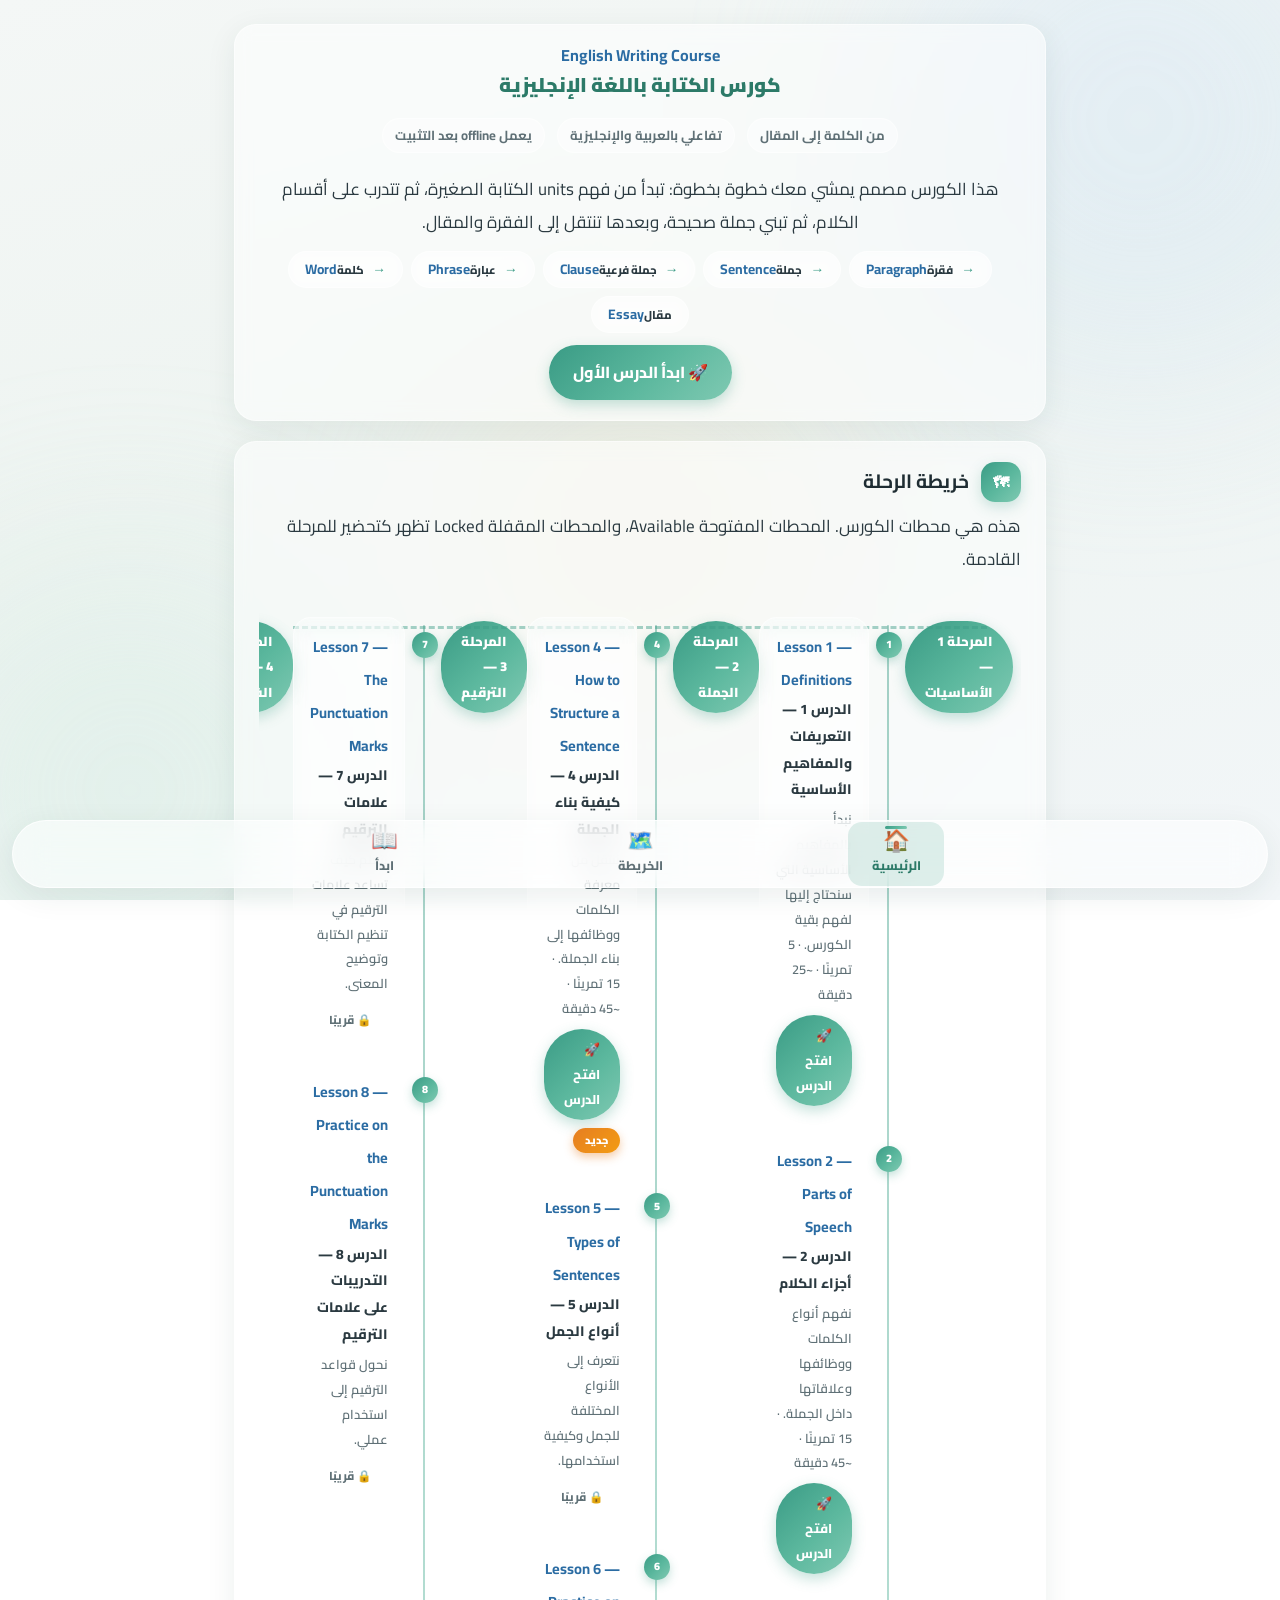
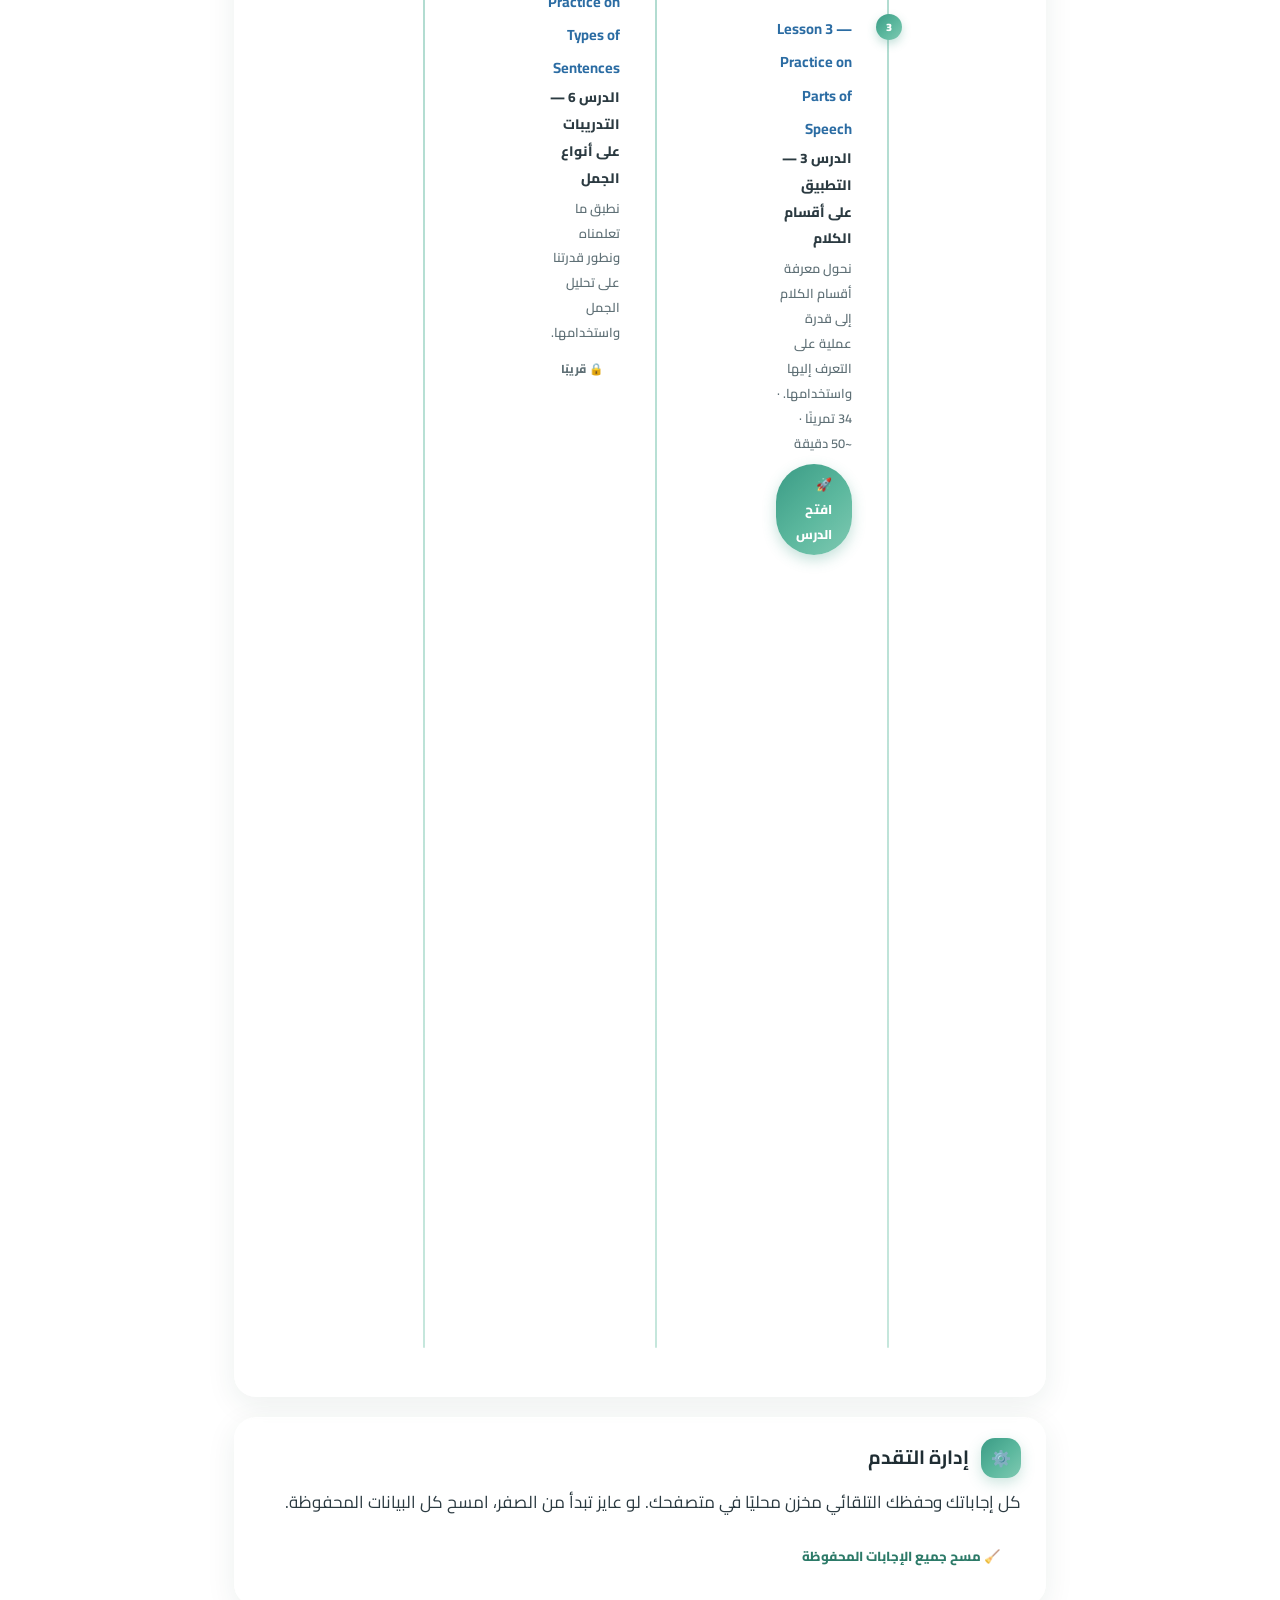
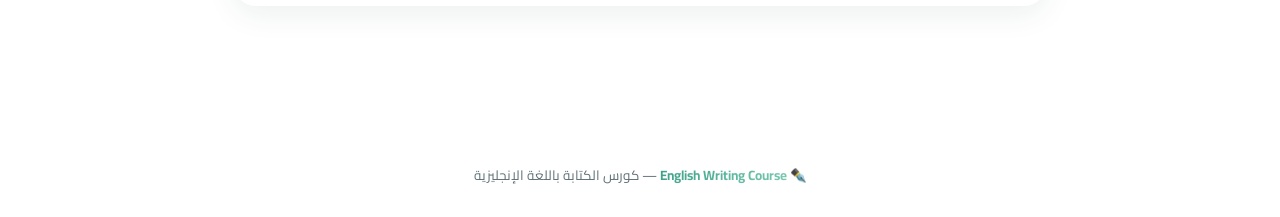
==== commit 7f975256: "Update index.html" ====
--- a/index.html
+++ b/index.html
@@ -4,10 +4,10 @@
   <meta charset="UTF-8">
   <meta name="viewport" content="width=device-width, initial-scale=1.0">
 
-  <title>English Writing Course | الرئيسية — مقدمة الكورس وخريطة الرحلة</title>
-  <meta name="description" content="الصفحة الرئيسية لكورس الكتابة باللغة الإنجليزية: فلسفة الكورس، خارطة الرحلة، والانتقال من الكلمة إلى المقال.">
+  <title>English Writing Course | كورس الكتابة باللغة الإنجليزية</title>
+  <meta name="description" content="كورس تفاعلي لبناء مهارة الكتابة باللغة الإنجليزية من الكلمة إلى المقال، بالعربية والإنجليزية.">
 
-  <link rel="canonical" href="https://aburetage.github.io/English-Writing-Course/index.html">
+  <link rel="canonical" href="https://aburetage.github.io/English-Writing-Course/">
 
   <link rel="manifest" href="manifest.webmanifest">
   <meta name="theme-color" content="#3a9b85">
@@ -17,15 +17,15 @@
 
   <meta property="og:type" content="website">
   <meta property="og:site_name" content="English Writing Course">
-  <meta property="og:title" content="English Writing Course | الرئيسية — مقدمة الكورس وخريطة الرحلة">
-  <meta property="og:description" content="كورس الكتابة باللغة الإنجليزية: من الكلمة إلى المقال، عبر فهم الوظائف، بناء الجمل، الفقرات، والمقالات.">
-  <meta property="og:url" content="https://aburetage.github.io/English-Writing-Course/index.html">
+  <meta property="og:title" content="English Writing Course | كورس الكتابة باللغة الإنجليزية">
+  <meta property="og:description" content="كورس تفاعلي لبناء مهارة الكتابة باللغة الإنجليزية من الكلمة إلى المقال.">
+  <meta property="og:url" content="https://aburetage.github.io/English-Writing-Course/">
   <meta property="og:image" content="https://aburetage.github.io/English-Writing-Course/icons/icon.svg">
   <meta property="og:locale" content="ar_AR">
 
   <meta name="twitter:card" content="summary_large_image">
-  <meta name="twitter:title" content="English Writing Course | الرئيسية">
-  <meta name="twitter:description" content="من الكلمة إلى المقال: كورس تفاعلي للكتابة باللغة الإنجليزية.">
+  <meta name="twitter:title" content="English Writing Course | كورس الكتابة باللغة الإنجليزية">
+  <meta name="twitter:description" content="كورس تفاعلي لبناء مهارة الكتابة باللغة الإنجليزية من الكلمة إلى المقال.">
   <meta name="twitter:image" content="https://aburetage.github.io/English-Writing-Course/icons/icon.svg">
 
   <link rel="preconnect" href="https://fonts.googleapis.com">
@@ -41,6 +41,12 @@
 
   <script type="module" src="js/main.js"></script>
 
+  <style>
+    body[data-page="home"] .bb-tab[data-tab="toc"] {
+      display: none !important;
+    }
+  </style>
+
   <script type="application/ld+json">
   {
     "@context": "https://schema.org",
@@ -52,13 +58,13 @@
     "provider": {
       "@type": "Organization",
       "name": "English Writing Course",
-      "url": "https://aburetage.github.io/English-Writing-Course/"
+      "sameAs": "https://aburetage.github.io/English-Writing-Course/"
     }
   }
   </script>
 </head>
 
-<body data-page="index">
+<body data-page="home">
   <a href="#main" class="skip-link">تخطَّ إلى المحتوى الرئيسي</a>
 
   <div class="bg" aria-hidden="true">
@@ -69,776 +75,107 @@
 
   <div id="progress" aria-hidden="true"></div>
 
-  <nav id="toc" class="glass" aria-label="فهرس المحتويات">
-    <div class="toc-head">
-      <div class="ring" role="progressbar" aria-label="تقدم القراءة" aria-valuemin="0" aria-valuemax="100" aria-valuenow="0">
-        <svg width="46" height="46" viewBox="0 0 46 46" aria-hidden="true">
-          <defs>
-            <linearGradient id="g1" x1="0" y1="0" x2="1" y2="1">
-              <stop offset="0" stop-color="#2c7a68" />
-              <stop offset="1" stop-color="#7fc9b2" />
-            </linearGradient>
-          </defs>
-          <circle class="bgc" cx="23" cy="23" r="18"></circle>
-          <circle id="ringFg" class="fgc" cx="23" cy="23" r="18"></circle>
-        </svg>
-        <span id="ringTxt">0%</span>
-      </div>
-
-      <div class="toc-title">
-        <b>محتويات الرئيسية</b>
-        <small><span class="e" lang="en">English Writing Course — Home</span></small>
-      </div>
-    </div>
-
-    <div class="toc-grp">
-      <div class="toc-gbody">
-        <a href="#nature"><span class="n" aria-hidden="true">✍️</span><span>ما هي الكتابة؟</span></a>
-        <a href="#words"><span class="n" aria-hidden="true">🔤</span><span>معرفة الكلمات لا تكفي</span></a>
-        <a href="#knowuse"><span class="n" aria-hidden="true">🎯</span><span>من المعرفة إلى الاستخدام</span></a>
-        <a href="#why"><span class="n" aria-hidden="true">❓</span><span>لماذا نتعلم الكتابة؟</span></a>
-        <a href="#build"><span class="n" aria-hidden="true">🧱</span><span>تبدأ من الكلمة ولا تتوقف عندها</span></a>
-        <a href="#words2essays"><span class="n" aria-hidden="true">🏢</span><span>من Words إلى Essays</span></a>
-        <a href="#trio"><span class="n" aria-hidden="true">🔗</span><span>العلاقة بين العناصر الثلاثة</span></a>
-        <a href="#cycle"><span class="n" aria-hidden="true">🔁</span><span>من معرفة القاعدة إلى استخدامها</span></a>
-        <a href="#mistakes"><span class="n" aria-hidden="true">💡</span><span>الخطأ ليس نهاية التعلم</span></a>
-        <a href="#stages"><span class="n" aria-hidden="true">📈</span><span>كيف ستتطور مهارتك؟</span></a>
-        <a href="#outcomes"><span class="n" aria-hidden="true">🏁</span><span>ماذا نريد أن تستطيع فعله؟</span></a>
-        <a href="#view"><span class="n" aria-hidden="true">🗺</span><span>كيف سننظر إلى الكورس كله؟</span></a>
-        <a href="#roadmap"><span class="n" aria-hidden="true">🛣</span><span>خريطة الرحلة</span></a>
-        <a href="#path"><span class="n" aria-hidden="true">🏁</span><span>مسار الكورس والختام</span></a>
-      </div>
-    </div>
-  </nav>
-
-  <div id="backdrop"></div>
-
   <main id="main" class="wrap">
-    <h1 class="sr-only">
-      <span class="e" lang="en">English Writing Course</span>
-      — كورس الكتابة باللغة الإنجليزية
-    </h1>
-
-    <section class="card center" id="home-hero">
+    <section class="card center">
       <h1 class="lesson-title">
         <span class="e" lang="en">English Writing Course</span>
         كورس الكتابة باللغة الإنجليزية
       </h1>
 
+      <div class="lesson-meta">
+        <span>من الكلمة إلى المقال</span>
+        <span>تفاعلي بالعربية والإنجليزية</span>
+        <span>يعمل offline بعد التثبيت</span>
+      </div>
+
       <p>
-        من
-        <span class="e" lang="en">Word</span>
-        — الكلمة، إلى
-        <span class="e" lang="en">Essay</span>
-        — المقال: رحلة متدرجة لبناء مهارة الكتابة بصورة صحيحة وطبيعية.
+        هذا الكورس مصمم يمشي معك خطوة بخطوة:
+        تبدأ من فهم units الكتابة الصغيرة، ثم تتدرب على أقسام الكلام،
+        ثم تبني جملة صحيحة، وبعدها تنتقل إلى الفقرة والمقال.
       </p>
 
       <div class="achain ltr">
-        <span class="chip"><span class="e" lang="en">Word</span></span>
-        <span class="chip"><span class="e" lang="en">Phrase</span></span>
-        <span class="chip"><span class="e" lang="en">Clause</span></span>
-        <span class="chip"><span class="e" lang="en">Sentence</span></span>
-        <span class="chip"><span class="e" lang="en">Paragraph</span></span>
-        <span class="chip"><span class="e" lang="en">Essay</span></span>
+        <span class="chip"><span class="e" lang="en">Word</span><small>كلمة</small></span>
+        <span class="chip"><span class="e" lang="en">Phrase</span><small>عبارة</small></span>
+        <span class="chip"><span class="e" lang="en">Clause</span><small>جملة فرعية</small></span>
+        <span class="chip"><span class="e" lang="en">Sentence</span><small>جملة</small></span>
+        <span class="chip"><span class="e" lang="en">Paragraph</span><small>فقرة</small></span>
+        <span class="chip"><span class="e" lang="en">Essay</span><small>مقال</small></span>
       </div>
 
-      <div class="journey">
-        <a id="continueBtn" class="lbtn" href="lessons/lesson1.html">
-          ▶ ابدأ من Lesson 1 — Definitions
-        </a>
-        <a class="jbtn" href="#roadmap">
-          🗺 خريطة الرحلة
-        </a>
-      </div>
+      <a class="lbtn" href="lessons/lesson1.html" style="font-size:1rem;padding:var(--space-3) var(--space-6);">
+        🚀 ابدأ الدرس الأول
+      </a>
     </section>
 
-    <section class="card" id="philosophy">
+    <section class="card" id="roadmap">
       <div class="card-head">
-        <span class="num" aria-hidden="true">🧭</span>
-        <h2>
-          <span class="e" lang="en">المحور الأول</span>
-          — فلسفة الكورس
-        </h2>
+        <span class="num" aria-hidden="true">🗺</span>
+        <h2>خريطة الرحلة</h2>
       </div>
 
       <p>
-        ما الكتابة؟ ولماذا لا تكفي الكلمات؟ وما هدف الكورس الحقيقي؟
+        هذه هي محطات الكورس. المحطات المفتوحة Available،
+        والمحطات المقفلة Locked تظهر كتحضير للمرحلة القادمة.
       </p>
 
-      <section class="card" id="nature">
-        <div class="card-head">
-          <span class="num" aria-hidden="true">✍️</span>
-          <h2>ما هي الكتابة؟</h2>
-        </div>
+      <div id="roadmapStations" class="road" aria-live="polite"></div>
 
-        <p>
-          <span class="e" lang="en">English Writing</span>
-          — الكتابة باللغة الإنجليزية:
-        </p>
-
-        <ul>
-          <li>ليست مجرد القدرة على وضع كلمات إنجليزية بجانب بعضها.</li>
-          <li>ليست مجرد معرفة عدد كبير من المفردات.</li>
-          <li>ليست مجرد حفظ مجموعة من القواعد.</li>
-        </ul>
-
-        <div class="alert ok">
-          <span class="aic" aria-hidden="true">✅</span>
-          <p>
-            الكتابة مهارة متكاملة تجمع بين:
-            معرفة الكلمات، فهم وظائفها، معرفة كيفية بناء الجملة، تنظيم الأفكار، ربط الجمل، تحويل الجمل إلى فقرات واضحة، وتحويل الفقرات إلى مقال متماسك.
-          </p>
-        </div>
-
-        <p>
-          لذلك، عندما نتعلم الكتابة، فإننا لا نتعلم فقط
-          <span class="e" lang="en">what to write</span>
-          — ماذا نكتب، وإنما نتعلم أيضًا
-          <span class="e" lang="en">how to think in the language while writing</span>
-          — كيف نفكر في اللغة عندما نكتب.
-        </p>
-      </section>
-
-      <section class="card" id="words">
-        <div class="card-head">
-          <span class="num" aria-hidden="true">🔤</span>
-          <h2>معرفة الكلمات لا تكفي</h2>
-        </div>
-
-        <p>إذا أردت أن تكتب:</p>
-
-        <div class="spec">
-          <div class="slabel"><span aria-hidden="true">✏️</span> الهدف — جملة نريد كتابتها</div>
-          <div class="sen" lang="en">The farmer grows tomatoes in the new land.</div>
-          <div class="sar">«المزارع يزرع الطماطم في الأرض الجديدة.»</div>
-        </div>
-
-        <p>فمعرفة الكلمات وحدها لا تكفي. قد تعرف:</p>
-
-        <div class="fgrid">
-          <div class="fcard"><span class="e" lang="en">farmer</span><small>مزارع</small></div>
-          <div class="fcard"><span class="e" lang="en">grow</span><small>يزرع / ينمو</small></div>
-          <div class="fcard"><span class="e" lang="en">tomato</span><small>طماطم</small></div>
-          <div class="fcard"><span class="e" lang="en">land</span><small>أرض</small></div>
-          <div class="fcard"><span class="e" lang="en">new</span><small>جديد</small></div>
-        </div>
-
-        <div class="alert">
-          <span class="aic" aria-hidden="true">⚠️</span>
-          <p>
-            ولكن معرفة هذه الكلمات منفردة لا تضمن قدرتك على تكوين جملة صحيحة منها.
-          </p>
-        </div>
-
-        <p>لكي تكتب الجملة، يجب أن تعرف:</p>
-
-        <ul>
-          <li>كيف تتغير الكلمة بحسب وظيفتها.</li>
-          <li>كيف ترتب الكلمات.</li>
-          <li>كيف تربطها ببعضها.</li>
-          <li>كيف تستخدم الزمن المناسب.</li>
-          <li>كيف تجعل الجملة تعبر عن المعنى الذي تريده.</li>
-        </ul>
-      </section>
-
-      <section class="card" id="knowuse">
-        <div class="card-head">
-          <span class="num" aria-hidden="true">🎯</span>
-          <h2>من المعرفة إلى الاستخدام — هدف الكورس</h2>
-        </div>
-
-        <p>
-          وهنا يظهر الفرق بين:
-          <span class="e" lang="en">Knowing English</span>
-          — معرفة الإنجليزية، و
-          <span class="e" lang="en">Using English</span>
-          — استخدام الإنجليزية.
-        </p>
-
-        <div class="vs">
-          <div class="vside a">
-            <span class="vtag"><span class="e" lang="en">Knowing English</span></span>
-            <div class="var2">أن تعرف القاعدة.</div>
-          </div>
-          <div class="vmid">الفرق</div>
-          <div class="vside b">
-            <span class="vtag"><span class="e" lang="en">Using English</span></span>
-            <div class="var2">أن تستخدمها أثناء الكتابة.</div>
-          </div>
-        </div>
-
-        <p>قد يعرف المتعلم قاعدة مثل:</p>
-
-        <div class="spec">
-          <div class="sen" lang="en">The verb usually agrees with the subject.</div>
-          <div class="sar">«الفعل يتوافق عادةً مع الفاعل.»</div>
-        </div>
-
-        <p>لكن المعرفة الحقيقية تبدأ عندما يستطيع استخدام هذه القاعدة في جملة مثل:</p>
-
-        <div class="spec">
-          <div class="slabel"><span aria-hidden="true">✏️</span> Example — استخدام القاعدة</div>
-          <div class="sen" lang="en">The farmer grows tomatoes.</div>
-          <div class="sar">«المزارع يزرع الطماطم.»</div>
-        </div>
-
-        <p>ثم يستطيع استخدامها داخل فقرة كاملة، ثم داخل مقال يناقش موضوعًا معينًا.</p>
-
-        <div class="achain ltr">
-          <span class="chip"><span class="e" lang="en">Sentence</span><small>جملة تستخدم القاعدة</small></span>
-          <span class="chip"><span class="e" lang="en">Paragraph</span><small>فقرة كاملة</small></span>
-          <span class="chip"><span class="e" lang="en">Essay</span><small>مقال يناقش موضوعًا</small></span>
-        </div>
-
-        <div class="vs">
-          <div class="vside a">
-            <span class="vtag">✗ ليس الهدف</span>
-            <div class="var2">«أنا أعرف هذه القاعدة.»</div>
-          </div>
-          <div class="vmid">الهدف</div>
-          <div class="vside b">
-            <span class="vtag">✓ الهدف الحقيقي</span>
-            <div class="var2">«أنا أستطيع استخدام هذه القاعدة أثناء الكتابة.»</div>
-          </div>
-        </div>
-      </section>
+      <div id="journeyBox"></div>
     </section>
 
-    <section class="card" id="learning">
+    <section class="card">
       <div class="card-head">
-        <span class="num" aria-hidden="true">📚</span>
-        <h2>
-          <span class="e" lang="en">المحور الثاني</span>
-          — لماذا وكيف نتعلم
-        </h2>
+        <span class="num" aria-hidden="true">⚙️</span>
+        <h2>إدارة التقدم</h2>
       </div>
 
       <p>
-        أهمية الكتابة، بناء المهارة، دورة التعلم، ومخرجات الكورس.
+        كل إجاباتك وحفظك التلقائي مخزن محليًا في متصفحك.
+        لو عايز تبدأ من الصفر، امسح كل البيانات المحفوظة.
       </p>
 
-      <section class="card" id="why">
-        <div class="card-head">
-          <span class="num" aria-hidden="true">❓</span>
-          <h2>لماذا نحتاج إلى تعلم الكتابة؟</h2>
-        </div>
-
-        <p>الكتابة واحدة من المهارات الأساسية في تعلم أي لغة:</p>
-
-        <div class="roles">
-          <div class="role"><span class="ric" aria-hidden="true">🎧</span><span class="e" lang="en">Listening</span><small>الاستماع</small></div>
-          <div class="role"><span class="ric" aria-hidden="true">🗣</span><span class="e" lang="en">Speaking</span><small>التحدث</small></div>
-          <div class="role"><span class="ric" aria-hidden="true">📖</span><span class="e" lang="en">Reading</span><small>القراءة</small></div>
-          <div class="role"><span class="ric" aria-hidden="true">✍️</span><span class="e" lang="en">Writing</span><small>الكتابة</small></div>
-        </div>
-
-        <p>لكن الكتابة لها طبيعة خاصة؛ لأنها تجبرك على أن تجعل أفكارك واضحة ومنظمة ودقيقة.</p>
-
-        <div class="vs">
-          <div class="vside a">
-            <span class="vtag">أثناء الحديث</span>
-            <div class="var2">تساعدك نبرة الصوت، أو الإشارة، أو إعادة الكلام، أو التوضيح الفوري.</div>
-          </div>
-          <div class="vmid">أما في الكتابة</div>
-          <div class="vside b">
-            <span class="vtag">القارئ</span>
-            <div class="var2">لا يسمع صوتك، ولا يرى تعبير وجهك، ولا يستطيع أن يسألك مباشرة عما تقصده.</div>
-          </div>
-        </div>
-
-        <p>لذلك يجب أن تحمل الكلمات والجمل نفسها المعنى بوضوح.</p>
-
-        <div class="funs">
-          <div class="fun">
-            <span class="fic" aria-hidden="true">💎</span>
-            <b><span class="e" lang="en">Clarity</span></b>
-            <div class="var2">الوضوح</div>
-          </div>
-          <div class="fun">
-            <span class="fic" aria-hidden="true">🎯</span>
-            <b><span class="e" lang="en">Accuracy</span></b>
-            <div class="var2">الدقة</div>
-          </div>
-          <div class="fun">
-            <span class="fic" aria-hidden="true">🧱</span>
-            <b><span class="e" lang="en">Organization</span></b>
-            <div class="var2">التنظيم</div>
-          </div>
-          <div class="fun">
-            <span class="fic" aria-hidden="true">🔗</span>
-            <b><span class="e" lang="en">Coherence</span></b>
-            <div class="var2">ترابط الأفكار</div>
-          </div>
-        </div>
-
-        <p>
-          ولهذا فإن تعلم الكتابة بشكل صحيح سيساعدك على استخدام الإنجليزية في الدراسة والعمل والمراسلات والتقارير والمقالات وغيرها من المواقف التي تحتاج فيها إلى التعبير عن أفكارك بصورة منظمة.
-        </p>
-      </section>
-
-      <section class="card" id="build">
-        <div class="card-head">
-          <span class="num" aria-hidden="true">🧱</span>
-          <h2>الكتابة تبدأ من الكلمة، لكنها لا تتوقف عند الكلمة</h2>
-        </div>
-
-        <p>
-          من السهل أن نعتقد أن تحسين الكتابة يعني حفظ المزيد من الكلمات.
-          المفردات مهمة بالتأكيد.
-        </p>
-
-        <div class="defcard">
-          <div class="dhead"><span class="e" lang="en">Vocabulary</span> — المفردات</div>
-          <div class="dar">هي المواد التي نستخدمها للتعبير عن أفكارنا، وكلما اتسعت مفرداتك زادت قدرتك على التعبير.</div>
-        </div>
-
-        <p>لكن الكلمات وحدها لا تصنع كتابة جيدة.</p>
-
-        <p>
-          يمكن أن تعرف مئات أو آلاف الكلمات، ومع ذلك تجد صعوبة في كتابة فقرة صحيحة؛ لأن المشكلة ليست دائمًا في معرفة الكلمات، وإنما في معرفة العلاقة بينها.
-        </p>
-
-        <p>
-          وهنا يأتي دور
-          <span class="e" lang="en">Grammar</span>
-          — القواعد.
-        </p>
-
-        <p>
-          القواعد تخبرنا بكيفية عمل اللغة، بينما تساعدنا المفردات على تحديد المعنى الذي نريد التعبير عنه.
-        </p>
-
-        <p>
-          لكن حتى
-          <span class="e" lang="en">Grammar</span>
-          و
-          <span class="e" lang="en">Vocabulary</span>
-          لا يكفيان وحدهما. نحتاج أيضًا إلى معرفة:
-        </p>
-
-        <div class="recap">
-          <div class="rcard">
-            <b><span class="e" lang="en">Sentence Structure</span></b>
-            <small>كيف تتحول الكلمات إلى جملة لها معنى صحيح ومنظم.</small>
-          </div>
-          <div class="rcard">
-            <b><span class="e" lang="en">Paragraph Structure</span></b>
-            <small>كيف تتحول مجموعة الجمل إلى وحدة واحدة تدور حول فكرة محددة.</small>
-          </div>
-          <div class="rcard">
-            <b><span class="e" lang="en">Essay Structure</span></b>
-            <small>كيف نجمع مجموعة من الفقرات بطريقة منظمة لنناقش موضوعًا كاملًا.</small>
-          </div>
-        </div>
-
-        <p>ومن هنا يمكننا تصور عملية الكتابة باعتبارها بناءً متدرجًا:</p>
-
-        <div class="achain ltr">
-          <span class="chip"><span class="e" lang="en">Words</span><small>الكلمات</small></span>
-          <span class="chip"><span class="e" lang="en">Sentences</span><small>الجمل</small></span>
-          <span class="chip"><span class="e" lang="en">Paragraphs</span><small>الفقرات</small></span>
-          <span class="chip"><span class="e" lang="en">Essays</span><small>المقالات</small></span>
-        </div>
-      </section>
-
-      <section class="card" id="words2essays">
-        <div class="card-head">
-          <span class="num" aria-hidden="true">🏢</span>
-          <h2>من <span class="e" lang="en">Words</span> إلى <span class="e" lang="en">Essays</span></h2>
-        </div>
-
-        <div class="recap">
-          <div class="rcard">
-            <b><span class="e" lang="en">Word</span> — الكلمة</b>
-            <small>الكلمة تحمل معنى، ولكنها غالبًا لا تعبر وحدها عن فكرة كاملة.</small>
-          </div>
-          <div class="rcard">
-            <b><span class="e" lang="en">Sentence</span> — الجملة</b>
-            <small>عندما نضع الكلمات في علاقات صحيحة نحصل على الجملة، والجملة تستطيع التعبير عن فكرة أو معلومة كاملة.</small>
-          </div>
-          <div class="rcard">
-            <b><span class="e" lang="en">Paragraph</span> — الفقرة</b>
-            <small>عندما نربط عدة جمل تخدم فكرة رئيسية واحدة نحصل على الفقرة.</small>
-          </div>
-          <div class="rcard">
-            <b><span class="e" lang="en">Essay</span> — المقال</b>
-            <small>عندما نجمع عدة فقرات منظمة لمعالجة موضوع أكبر نحصل على المقال.</small>
-          </div>
-        </div>
-
-        <p>وبالتالي فإن المقال الجيد لا يظهر فجأة. إنه نتيجة طبيعية لبناء صحيح يبدأ من العناصر الأصغر.</p>
-
-        <p>يمكن تشبيه ذلك ببناء مبنى:</p>
-
-        <div class="fgrid">
-          <div class="fcard"><span aria-hidden="true">🧱</span><small>مواد البناء الصغيرة = الكلمات</small></div>
-          <div class="fcard"><span aria-hidden="true">🧩</span><small>وحدات أجزاء المبنى = الجمل</small></div>
-          <div class="fcard"><span aria-hidden="true">🚪</span><small>الغرف / الوحدات المنظمة = الفقرات</small></div>
-          <div class="fcard"><span aria-hidden="true">🏢</span><small>المبنى الكامل = المقال</small></div>
-        </div>
-
-        <div class="alert">
-          <span class="aic" aria-hidden="true">⚠️</span>
-          <p>
-            إذا كانت الوحدات الصغيرة غير صحيحة، فسيصبح البناء الأكبر أكثر صعوبة.
-            ولهذا يبدأ هذا الكورس من الأساسيات، ثم يصعد بك تدريجيًا إلى الكتابة الأكثر تعقيدًا.
-          </p>
-        </div>
-      </section>
-
-      <section class="card" id="trio">
-        <div class="card-head">
-          <span class="num" aria-hidden="true">🔗</span>
-          <h2>العلاقة بين <span class="e" lang="en">Grammar</span> و<span class="e" lang="en">Vocabulary</span> و<span class="e" lang="en">Writing</span></h2>
-        </div>
-
-        <div class="roles">
-          <div class="role">
-            <span class="ric" aria-hidden="true">📚</span>
-            <span class="e" lang="en">Vocabulary</span>
-            <small>المفردات — تساعدك على معرفة الكلمات التي تحتاجها للتعبير عن المعنى.</small>
-          </div>
-          <div class="role">
-            <span class="ric" aria-hidden="true">📐</span>
-            <span class="e" lang="en">Grammar</span>
-            <small>القواعد — تساعدك على استخدام هذه الكلمات بطريقة صحيحة.</small>
-          </div>
-          <div class="role">
-            <span class="ric" aria-hidden="true">🧩</span>
-            <span class="e" lang="en">Writing Structure</span>
-            <small>بناء الكتابة — يساعدك على تنظيم ما تريد قوله.</small>
-          </div>
-        </div>
-
-        <p>
-          فمثلًا، قد تعرف كلمة:
-          <span class="e" lang="en">increase</span>
-          — يزيد / يرفع، و
-          <span class="e" lang="en">production</span>
-          — الإنتاج.
-        </p>
-
-        <p>وقد تعرف قاعدة تكوين الجملة. لكن لكي تكتب فكرة مفيدة، تحتاج إلى معرفة كيفية تحويل هذه المعرفة إلى جملة:</p>
-
-        <div class="spec">
-          <div class="slabel"><span aria-hidden="true">✏️</span> Example — من معرفة إلى جملة</div>
-          <div class="sen" lang="en">Good irrigation can increase crop production.</div>
-          <div class="sar">«يمكن للري الجيد أن يزيد إنتاج المحصول.»</div>
-        </div>
-
-        <p>ثم لا تتوقف عند الجملة. يمكنك وضعها مع جمل أخرى تشرح الفكرة:</p>
-
-        <div class="spec">
-          <div class="slabel"><span aria-hidden="true">✏️</span> Example — من جملة إلى فقرة</div>
-          <div class="sen" lang="en">Good irrigation can increase crop production. It also helps plants use water more efficiently.</div>
-          <div class="sar">«يمكن للري الجيد أن يزيد إنتاج المحصول. كما أنه يساعد النباتات على استخدام المياه بكفاءة أكبر.»</div>
-        </div>
-
-        <p>
-          هنا بدأنا نتحرك من
-          <span class="e" lang="en">Sentence</span>
-          إلى
-          <span class="e" lang="en">Paragraph</span>.
-        </p>
-      </section>
-
-      <section class="card" id="cycle">
-        <div class="card-head">
-          <span class="num" aria-hidden="true">🔁</span>
-          <h2>من معرفة القاعدة إلى استخدامها</h2>
-        </div>
-
-        <p>هناك فرق مهم بين أن تعرف القاعدة وأن تستطيع استخدامها.</p>
-
-        <p>
-          قد يقرأ الطالب شرحًا عن:
-          <span class="e" lang="en">Subject</span>
-          — الفاعل،
-          <span class="e" lang="en">Verb</span>
-          — الفعل،
-          <span class="e" lang="en">Object</span>
-          — المفعول به، ويستطيع حفظ التعريفات.
-        </p>
-
-        <p>لكن عندما يُطلب منه كتابة جملة، قد يتردد أو يرتكب أخطاء.</p>
-
-        <div class="alert">
-          <span class="aic" aria-hidden="true">⚠️</span>
-          <p>
-            المشكلة هنا ليست بالضرورة نقص المعلومات، وإنما نقص
-            <span class="e" lang="en">Practice</span>
-            — التدريب.
-          </p>
-        </div>
-
-        <p>ولهذا لن يكون الكورس قائمًا على القراءة فقط. سنتحرك بصورة متكررة عبر دورة تعليمية:</p>
-
-        <div class="dpath">
-          <div class="dstep">1. <span class="e" lang="en">Understand</span> — افهم</div>
-          <div class="darr" aria-hidden="true">↓</div>
-          <div class="dstep">2. <span class="e" lang="en">Practice</span> — تدرّب</div>
-          <div class="darr" aria-hidden="true">↓</div>
-          <div class="dstep">3. <span class="e" lang="en">Write</span> — اكتب</div>
-          <div class="darr" aria-hidden="true">↓</div>
-          <div class="dstep">4. <span class="e" lang="en">Correct</span> — صحح</div>
-          <div class="darr" aria-hidden="true">↓</div>
-          <div class="dstep">5. <span class="e" lang="en">Rewrite</span> — أعد الكتابة</div>
-          <div class="darr" aria-hidden="true">↓</div>
-          <div class="dstep">6. <span class="e" lang="en">Master</span> — أتقن</div>
-        </div>
-
-        <p>ومع تكرار هذه العملية تتحول المعرفة النظرية تدريجيًا إلى مهارة عملية.</p>
-      </section>
-
-      <section class="card" id="mistakes">
-        <div class="card-head">
-          <span class="num" aria-hidden="true">💡</span>
-          <h2>الخطأ ليس نهاية التعلم</h2>
-        </div>
-
-        <p>في الكتابة، من الطبيعي أن تخطئ.</p>
-
-        <p>قد تخطئ في:</p>
-
-        <div class="fgrid">
-          <div class="fcard"><span class="e" lang="en">Grammar</span><small>القواعد</small></div>
-          <div class="fcard"><span class="e" lang="en">Vocabulary</span><small>المفردات</small></div>
-          <div class="fcard"><span class="e" lang="en">Word Order</span><small>ترتيب الكلمات</small></div>
-          <div class="fcard"><span class="e" lang="en">Spelling</span><small>الإملاء</small></div>
-          <div class="fcard"><span class="e" lang="en">Punctuation</span><small>علامات الترقيم</small></div>
-          <div class="fcard"><span class="e" lang="en">Natural Expression</span><small>التعبير الطبيعي</small></div>
-        </div>
-
-        <p>لكن الهدف من التصحيح ليس مجرد وضع علامة «خطأ» على الجملة.</p>
-
-        <div class="vs">
-          <div class="vside a">
-            <span class="vtag">خطأ</span>
-            <div class="ven" lang="en">He go to work every day.</div>
-            <div class="var2">«هو يذهب إلى العمل كل يوم.»</div>
-          </div>
-          <div class="vmid">↓ التصحيح وحده لا يكفي</div>
-          <div class="vside b">
-            <span class="vtag">صحيح</span>
-            <div class="ven" lang="en">He goes to work every day.</div>
-            <div class="var2">«هو يذهب إلى العمل كل يوم.»</div>
-          </div>
-        </div>
-
-        <p>
-          الأهم أن نفهم لماذا أصبحت:
-          <span class="e" lang="en">go → goes</span>،
-          وما علاقة ذلك بالفاعل والزمن وتركيب الجملة.
-        </p>
-
-        <p>
-          بهذه الطريقة يصبح الخطأ وسيلة لاكتشاف القاعدة، وليس مجرد شيء يجب محوه.
-        </p>
-      </section>
-
-      <section class="card" id="stages">
-        <div class="card-head">
-          <span class="num" aria-hidden="true">📈</span>
-          <h2>كيف ستتطور مهارتك خلال الكورس؟</h2>
-        </div>
-
-        <p>لن ننتقل مباشرة من معرفة الكلمات إلى كتابة مقال كامل. سنمر بمراحل متدرجة.</p>
-
-        <div class="achain ltr">
-          <span class="chip"><span class="e" lang="en">Concepts</span><small>المفاهيم</small></span>
-          <span class="chip"><span class="e" lang="en">Parts of Speech</span><small>أقسام الكلام</small></span>
-          <span class="chip"><span class="e" lang="en">Sentence Structure</span><small>تركيب الجملة</small></span>
-          <span class="chip"><span class="e" lang="en">Types of Sentences</span><small>أنواع الجمل</small></span>
-          <span class="chip"><span class="e" lang="en">Punctuation</span><small>علامات الترقيم</small></span>
-          <span class="chip"><span class="e" lang="en">Paragraph Writing</span><small>كتابة الفقرة</small></span>
-          <span class="chip"><span class="e" lang="en">Essay Writing</span><small>كتابة المقال</small></span>
-        </div>
-
-        <p>
-          إذن، كل جزء في الكورس له وظيفة في الرحلة. لا توجد هذه المراحل لمجرد زيادة عدد الدروس، وإنما لأن الكتابة نفسها مبنية بهذه الصورة.
-        </p>
-      </section>
-
-      <section class="card" id="outcomes">
-        <div class="card-head">
-          <span class="num" aria-hidden="true">🏁</span>
-          <h2>ماذا نريد أن تستطيع فعله في نهاية الكورس؟</h2>
-        </div>
-
-        <p>في بداية الكورس قد يكون تركيزك على فهم الكلمات والقواعد. ومع تقدمك، نريد أن يصبح بإمكانك أن:</p>
-
-        <ul>
-          <li>تفهم وظيفة الكلمات داخل الجملة.</li>
-          <li>تبني جملة صحيحة.</li>
-          <li>تتعرف إلى أنواع الجمل وتستخدمها.</li>
-          <li>تستخدم علامات الترقيم بصورة صحيحة.</li>
-          <li>تنظم عدة جمل حول فكرة واحدة.</li>
-          <li>تكتب فقرة لها بداية واضحة وتطور منطقي ونهاية مناسبة.</li>
-          <li>تربط الفقرات ببعضها.</li>
-          <li>تنظم مقالًا كاملًا.</li>
-          <li>تتعرف إلى الأخطاء الشائعة وتتجنبها.</li>
-          <li>تراجع كتابتك وتكتشف مشكلاتها.</li>
-          <li>تعيد صياغة كتابتك وتحسنها.</li>
-        </ul>
-
-        <div class="defcard">
-          <div class="dhead"><span class="e" lang="en">Independent Writing</span> — الكتابة المستقلة</div>
-          <div class="dar">
-            أن تكون قادرًا على أخذ فكرة، وتحويلها إلى كتابة إنجليزية واضحة ومنظمة دون الاعتماد في كل خطوة على حفظ نموذج جاهز.
-          </div>
-        </div>
-      </section>
-
-      <section class="card" id="view">
-        <div class="card-head">
-          <span class="num" aria-hidden="true">🗺</span>
-          <h2>كيف سننظر إلى الكورس كله؟</h2>
-        </div>
-
-        <p>يمكن أن ننظر إلى الرحلة باعتبارها انتقالًا من وحدة اللغة إلى وحدة المعنى ثم إلى النص الكامل.</p>
-
-        <div class="dpath">
-          <div class="dstep">ما هذه الكلمة؟ وما وظيفتها؟</div>
-          <div class="darr" aria-hidden="true">↓</div>
-          <div class="dstep">كيف تُستخدم داخل الجملة؟</div>
-          <div class="darr" aria-hidden="true">↓</div>
-          <div class="dstep">كيف أجمع الجمل لأشرح فكرة؟</div>
-          <div class="darr" aria-hidden="true">↓</div>
-          <div class="dstep">كيف أجمع الأفكار في فقرات؟</div>
-          <div class="darr" aria-hidden="true">↓</div>
-          <div class="dstep">كيف أبني نصًا كاملًا يناقش موضوعًا؟</div>
-        </div>
-
-        <p>وهكذا نتحرك من:</p>
-
-        <div class="achain ltr">
-          <span class="chip"><span class="e" lang="en">Word</span><small>كلمة</small></span>
-          <span class="chip"><span class="e" lang="en">Sentence</span><small>جملة</small></span>
-          <span class="chip"><span class="e" lang="en">Paragraph</span><small>فقرة</small></span>
-          <span class="chip"><span class="e" lang="en">Essay</span><small>مقال</small></span>
-        </div>
-
-        <p>لكن هناك انتقال آخر يحدث في الوقت نفسه:</p>
-
-        <div class="achain ltr">
-          <span class="chip"><span class="e" lang="en">Knowledge</span><small>معرفة</small></span>
-          <span class="chip"><span class="e" lang="en">Skill</span><small>مهارة</small></span>
-          <span class="chip"><span class="e" lang="en">Performance</span><small>أداء</small></span>
-        </div>
-
-        <p>
-          فالمعرفة هي البداية، لكنها ليست النهاية.
-          أن تعرف كيف تُبنى الجملة شيء، وأن تستطيع بناءها بنفسك شيء آخر.
-        </p>
-      </section>
-    </section>
-
-    <section class="card" id="roadmap-section">
-      <div class="card-head">
-        <span class="num" aria-hidden="true">🛣</span>
-        <h2>
-          <span class="e" lang="en">المحور الثالث</span>
-          — خريطة رحلة الكورس
-        </h2>
-      </div>
-
-      <p>
-        16 درسًا تُرسم تلقائيًا من سجل الكورس: كل مرحلة تمهد لما بعدها.
-      </p>
-
-      <section class="card" id="roadmap">
-        <div class="card-head">
-          <span class="num" aria-hidden="true">🛣</span>
-          <h2><span class="e" lang="en">Course Roadmap</span> — خريطة رحلة الكورس</h2>
-        </div>
-
-        <p id="courseStats">✅ جارٍ حساب تقدمك…</p>
-
-        <div id="roadmapStations" aria-label="محطات الكورس"></div>
-      </section>
-
-      <section class="card" id="path">
-        <div class="card-head">
-          <span class="num" aria-hidden="true">🏁</span>
-          <h2>مسار الكورس والختام</h2>
-        </div>
-
-        <p>وهكذا يكون مسار الكورس:</p>
-
-        <div class="pipe">
-          <span class="pstep"><span class="e" lang="en">Definitions</span></span>
-          <span class="pstep"><span class="e" lang="en">Parts of Speech</span></span>
-          <span class="pstep"><span class="e" lang="en">Sentence</span></span>
-          <span class="pstep"><span class="e" lang="en">Paragraph</span></span>
-          <span class="pstep"><span class="e" lang="en">Essay</span></span>
-        </div>
-
-        <p>
-          ومع كل مرحلة لا نكتفي بأن نعرف المعلومات، بل نحاول تحويلها إلى استخدام فعلي.
-        </p>
-
-        <p>
-          في النهاية، يجب ألا تكون النتيجة مجرد أنك قرأت ستة عشر درسًا، وإنما أن تكون قد انتقلت تدريجيًا من فهم مكونات اللغة إلى القدرة على استخدامها في
-          <span class="e" lang="en">Independent Writing</span>
-          — الكتابة المستقلة.
-        </p>
-
-        <div class="alert ok">
-          <span class="aic" aria-hidden="true">🌱</span>
-          <p>والآن نبدأ من الأساس.</p>
-        </div>
-
-        <a class="signpost" href="lessons/lesson1.html">
-          <span class="e" lang="en">Start Now — Lesson 1 — Definitions</span>
-          — ابدأ الآن — الدرس الأول — التعريفات
-        </a>
-      </section>
+      <button id="resetAll" class="reset" type="button">
+        🧹 مسح جميع الإجابات المحفوظة
+      </button>
     </section>
   </main>
 
   <footer>
-    <b>✒️ English Writing Course</b>
-    — كورس الكتابة باللغة الإنجليزية
-    <br>
-    <span class="e" lang="en">Home</span>
-    | الرئيسية — مقدمة الكورس وخريطة الرحلة
-    <br>
-    <button id="resetAll" class="rv" type="button">🧹 مسح جميع الإجابات المحفوظة</button>
+    <p>
+      ✒️ <b>English Writing Course</b> — كورس الكتابة باللغة الإنجليزية
+    </p>
   </footer>
 
-  <button id="topFab" class="fab" type="button" aria-label="العودة إلى أعلى الصفحة">
-    ↑
-  </button>
+  <button id="topFab" class="fab" type="button" aria-label="العودة إلى الأعلى" title="العودة إلى الأعلى">↑</button>
 
-  <nav class="bottombar glass" aria-label="شريط التنقل السفلي">
+  <nav class="bottombar glass" aria-label="التنقل الرئيسي">
     <div class="bb-tabs">
-      <button class="bb-tab" type="button" data-tab="toc" aria-label="الفهرس">
+      <a class="bb-tab active" href="index.html" data-tab="home">
+        <span class="i" aria-hidden="true">🏠</span>
+        <span>الرئيسية</span>
+      </a>
+      <a class="bb-tab" href="#roadmap" data-tab="map">
+        <span class="i" aria-hidden="true">🗺</span>
+        <span>الخريطة</span>
+      </a>
+      <a class="bb-tab" href="lessons/lesson1.html" data-tab="lesson">
+        <span class="i" aria-hidden="true">📖</span>
+        <span>ابدأ</span>
+      </a>
+      <button class="bb-tab" type="button" data-tab="toc" aria-controls="toc" aria-expanded="false">
         <span class="i" aria-hidden="true">📑</span>
         <span>الفهرس</span>
-      </button>
-
-      <button class="bb-tab" type="button" data-tab="lesson" aria-label="الدرس">
-        <span class="i" aria-hidden="true">📖</span>
-        <span>الدرس</span>
-      </button>
-
-      <button class="bb-tab" type="button" data-tab="map" aria-label="الخريطة">
-        <span class="i" aria-hidden="true">🗺</span>
-        <span>الخريطة</span>
-      </button>
-
-      <button class="bb-tab active" type="button" data-tab="home" aria-label="الرئيسية">
-        <span class="i" aria-hidden="true">🏠</span>
-        <span>الرئيسية</span>
       </button>
     </div>
   </nav>
 
   <noscript>
-    <div class="alert" style="margin:80px 16px 0;">
+    <div class="alert" style="margin:20px auto;max-width:820px;">
       <span class="aic" aria-hidden="true">⚠️</span>
       <p>
-        لتفعيل خريطة الرحلة، الحفظ التلقائي، الفهرس، والتنقل الذكي، يرجى تشغيل JavaScript.
+        هذا الكورس يحتاج إلى تفعيل JavaScript لعرض خريطة الرحلة، وحفظ إجاباتك،
+        وتشغيل التمارين التفاعلية. يرجى تفعيله من إعدادات المتصفح ثم إعادة تحميل الصفحة.
       </p>
     </div>
   </noscript>
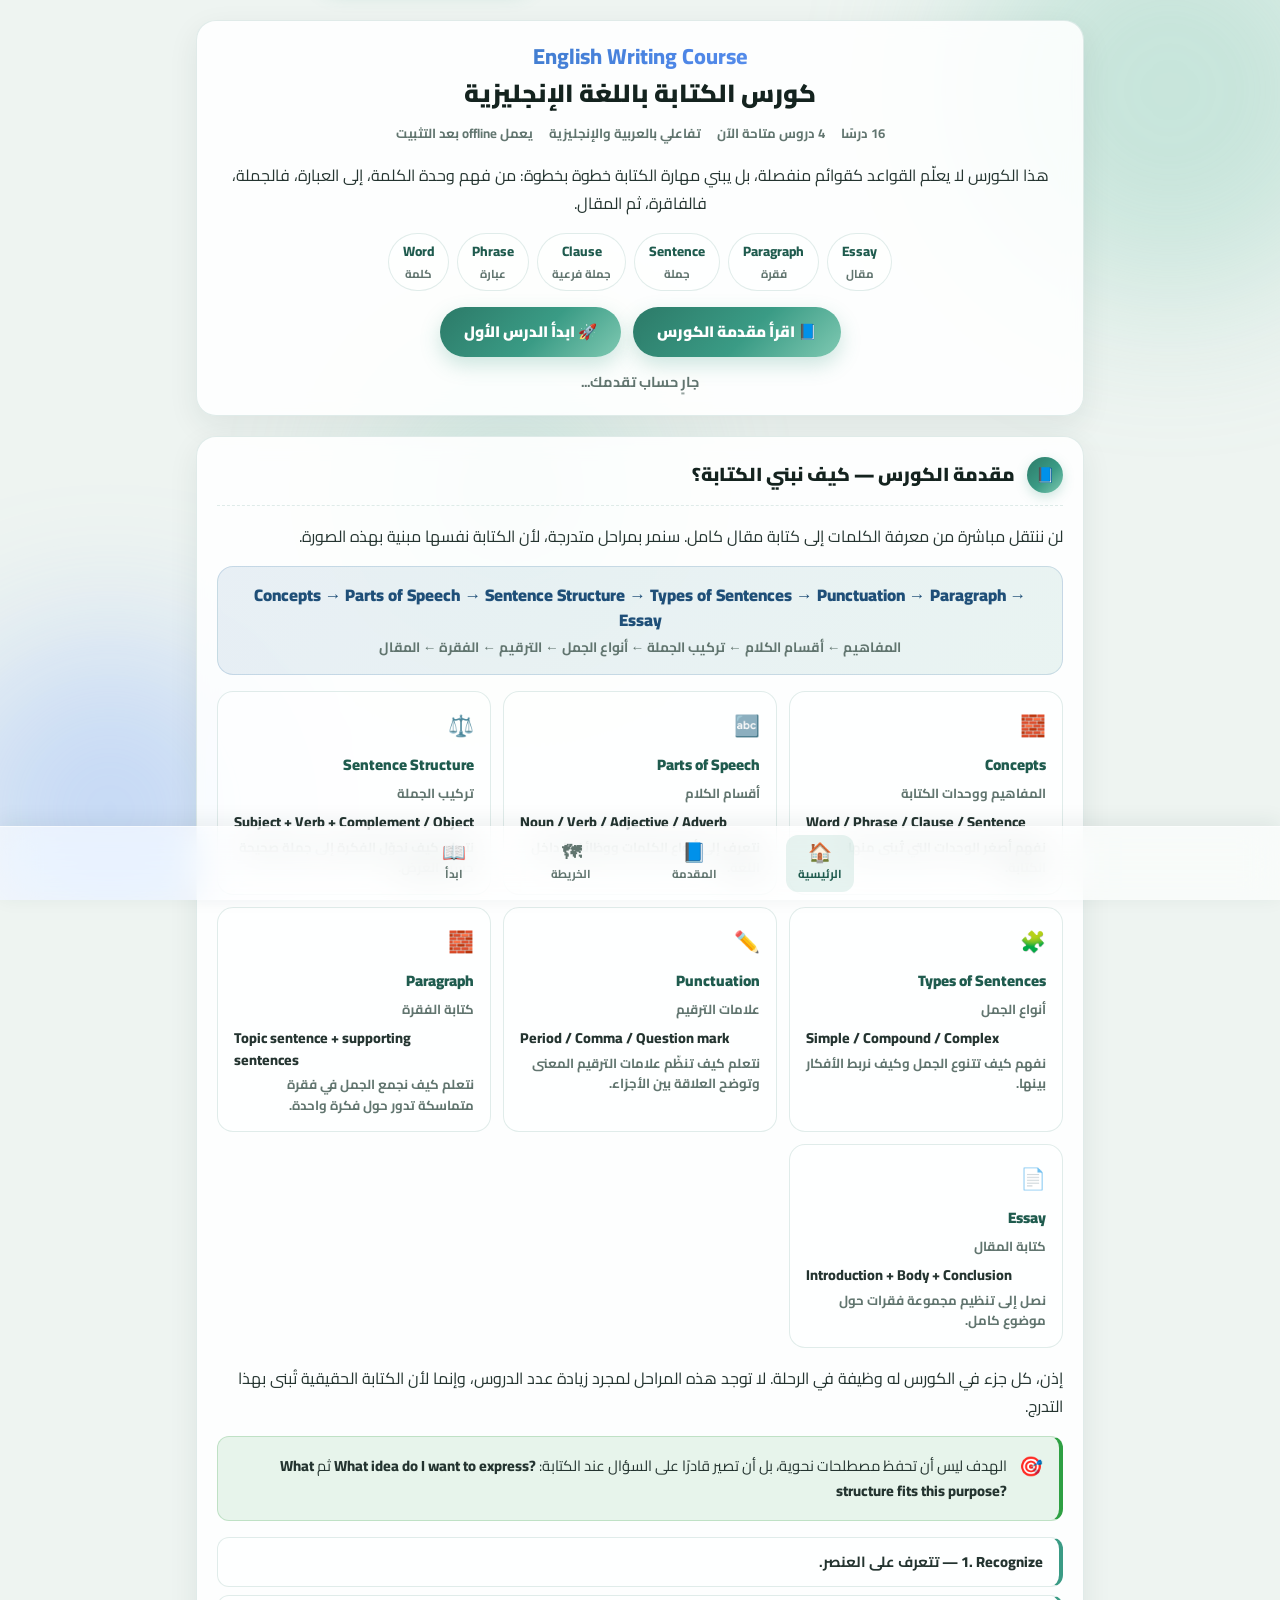
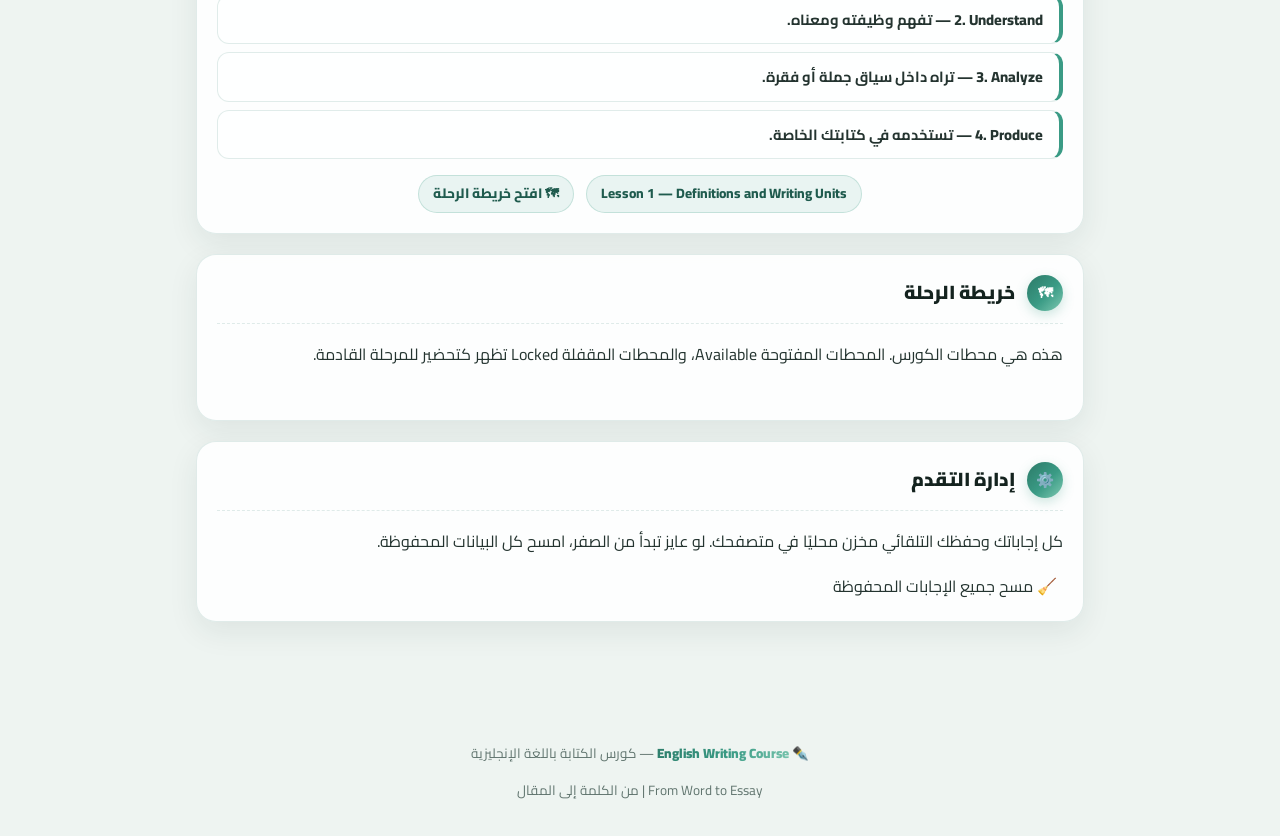
==== commit 3591172a: "Update index.html" ====
--- a/index.html
+++ b/index.html
@@ -44,6 +44,26 @@
   <style>
     body[data-page="home"] .bb-tab[data-tab="toc"] {
       display: none !important;
+    }
+
+    .home-actions {
+      display: flex;
+      flex-wrap: wrap;
+      justify-content: center;
+      align-items: center;
+      gap: var(--space-3);
+      margin-top: var(--space-4);
+    }
+
+    .muted {
+      color: var(--text-muted);
+      font-weight: 700;
+      font-size: 0.9rem;
+      margin: var(--space-3) 0 0;
+    }
+
+    .intro-note {
+      margin-top: var(--space-4);
     }
   </style>
 
@@ -83,15 +103,15 @@
       </h1>
 
       <div class="lesson-meta">
-        <span>من الكلمة إلى المقال</span>
+        <span>16 درسًا</span>
+        <span>4 دروس متاحة الآن</span>
         <span>تفاعلي بالعربية والإنجليزية</span>
         <span>يعمل offline بعد التثبيت</span>
       </div>
 
       <p>
-        هذا الكورس مصمم يمشي معك خطوة بخطوة:
-        تبدأ من فهم units الكتابة الصغيرة، ثم تتدرب على أقسام الكلام،
-        ثم تبني جملة صحيحة، وبعدها تنتقل إلى الفقرة والمقال.
+        هذا الكورس لا يعلّم القواعد كقوائم منفصلة، بل يبني مهارة الكتابة خطوة بخطوة:
+        من فهم وحدة الكلمة، إلى العبارة، فالجملة، فالفاقرة، ثم المقال.
       </p>
 
       <div class="achain ltr">
@@ -103,9 +123,120 @@
         <span class="chip"><span class="e" lang="en">Essay</span><small>مقال</small></span>
       </div>
 
-      <a class="lbtn" href="lessons/lesson1.html" style="font-size:1rem;padding:var(--space-3) var(--space-6);">
-        🚀 ابدأ الدرس الأول
-      </a>
+      <div class="home-actions">
+        <a class="lbtn" href="#intro">📘 اقرأ مقدمة الكورس</a>
+        <a class="lbtn" id="continueBtn" href="lessons/lesson1.html">🚀 ابدأ الدرس الأول</a>
+      </div>
+
+      <p class="muted" id="courseStats">جارٍ حساب تقدمك...</p>
+    </section>
+
+    <section class="card" id="intro">
+      <div class="card-head">
+        <span class="num" aria-hidden="true">📘</span>
+        <h2>مقدمة الكورس — كيف نبني الكتابة؟</h2>
+      </div>
+
+      <p>
+        لن ننتقل مباشرة من معرفة الكلمات إلى كتابة مقال كامل.
+        سنمر بمراحل متدرجة، لأن الكتابة نفسها مبنية بهذه الصورة.
+      </p>
+
+      <div class="formula">
+        <span class="e" lang="en">Concepts → Parts of Speech → Sentence Structure → Types of Sentences → Punctuation → Paragraph → Essay</span>
+        <small>المفاهيم ← أقسام الكلام ← تركيب الجملة ← أنواع الجمل ← الترقيم ← الفقرة ← المقال</small>
+      </div>
+
+      <div class="roles">
+        <div class="role">
+          <span class="ric" aria-hidden="true">🧱</span>
+          <b><span class="e" lang="en">Concepts</span></b>
+          <small>المفاهيم ووحدات الكتابة</small>
+          <div class="ven" lang="en">Word / Phrase / Clause / Sentence</div>
+          <small>نفهم أصغر الوحدات التي تُبنى منها الكتابة.</small>
+        </div>
+
+        <div class="role">
+          <span class="ric" aria-hidden="true">🔤</span>
+          <b><span class="e" lang="en">Parts of Speech</span></b>
+          <small>أقسام الكلام</small>
+          <div class="ven" lang="en">Noun / Verb / Adjective / Adverb</div>
+          <small>نتعرف إلى أنواع الكلمات ووظائفها داخل اللغة.</small>
+        </div>
+
+        <div class="role">
+          <span class="ric" aria-hidden="true">⚖️</span>
+          <b><span class="e" lang="en">Sentence Structure</span></b>
+          <small>تركيب الجملة</small>
+          <div class="ven" lang="en">Subject + Verb + Complement / Object</div>
+          <small>نتعلم كيف نحوّل الفكرة إلى جملة صحيحة حسب الغرض.</small>
+        </div>
+
+        <div class="role">
+          <span class="ric" aria-hidden="true">🧩</span>
+          <b><span class="e" lang="en">Types of Sentences</span></b>
+          <small>أنواع الجمل</small>
+          <div class="ven" lang="en">Simple / Compound / Complex</div>
+          <small>نفهم كيف تتنوع الجمل وكيف نربط الأفكار بينها.</small>
+        </div>
+
+        <div class="role">
+          <span class="ric" aria-hidden="true">✏️</span>
+          <b><span class="e" lang="en">Punctuation</span></b>
+          <small>علامات الترقيم</small>
+          <div class="ven" lang="en">Period / Comma / Question mark</div>
+          <small>نتعلم كيف تنظّم علامات الترقيم المعنى وتوضح العلاقة بين الأجزاء.</small>
+        </div>
+
+        <div class="role">
+          <span class="ric" aria-hidden="true">🧱</span>
+          <b><span class="e" lang="en">Paragraph</span></b>
+          <small>كتابة الفقرة</small>
+          <div class="ven" lang="en">Topic sentence + supporting sentences</div>
+          <small>نتعلم كيف نجمع الجمل في فقرة متماسكة تدور حول فكرة واحدة.</small>
+        </div>
+
+        <div class="role">
+          <span class="ric" aria-hidden="true">📄</span>
+          <b><span class="e" lang="en">Essay</span></b>
+          <small>كتابة المقال</small>
+          <div class="ven" lang="en">Introduction + Body + Conclusion</div>
+          <small>نصل إلى تنظيم مجموعة فقرات حول موضوع كامل.</small>
+        </div>
+      </div>
+
+      <p class="intro-note">
+        إذن، كل جزء في الكورس له وظيفة في الرحلة.
+        لا توجد هذه المراحل لمجرد زيادة عدد الدروس،
+        وإنما لأن الكتابة الحقيقية تُبنى بهذا التدرج.
+      </p>
+
+      <div class="alert ok">
+        <span class="aic" aria-hidden="true">🎯</span>
+        <p>
+          الهدف ليس أن تحفظ مصطلحات نحوية،
+          بل أن تصير قادرًا على السؤال عند الكتابة:
+          <span class="e" lang="en">What idea do I want to express?</span>
+          ثم
+          <span class="e" lang="en">What structure fits this purpose?</span>
+        </p>
+      </div>
+
+      <div class="dpath">
+        <div class="dstep"><span class="e" lang="en">1. Recognize</span> — تتعرف على العنصر.</div>
+        <div class="dstep"><span class="e" lang="en">2. Understand</span> — تفهم وظيفته ومعناه.</div>
+        <div class="dstep"><span class="e" lang="en">3. Analyze</span> — تراه داخل سياق جملة أو فقرة.</div>
+        <div class="dstep"><span class="e" lang="en">4. Produce</span> — تستخدمه في كتابتك الخاصة.</div>
+      </div>
+
+      <div class="home-actions">
+        <a class="signpost" href="lessons/lesson1.html">
+          <span class="e" lang="en">Lesson 1 — Definitions and Writing Units</span>
+        </a>
+        <a class="signpost" href="#roadmap">
+          🗺 افتح خريطة الرحلة
+        </a>
+      </div>
     </section>
 
     <section class="card" id="roadmap">
@@ -120,8 +251,6 @@
       </p>
 
       <div id="roadmapStations" class="road" aria-live="polite"></div>
-
-      <div id="journeyBox"></div>
     </section>
 
     <section class="card">
@@ -139,11 +268,16 @@
         🧹 مسح جميع الإجابات المحفوظة
       </button>
     </section>
+
+    <div id="journeyBox"></div>
   </main>
 
   <footer>
     <p>
       ✒️ <b>English Writing Course</b> — كورس الكتابة باللغة الإنجليزية
+    </p>
+    <p>
+      From Word to Essay | من الكلمة إلى المقال
     </p>
   </footer>
 
@@ -155,14 +289,22 @@
         <span class="i" aria-hidden="true">🏠</span>
         <span>الرئيسية</span>
       </a>
+
+      <a class="bb-tab" href="#intro" data-tab="intro">
+        <span class="i" aria-hidden="true">📘</span>
+        <span>المقدمة</span>
+      </a>
+
       <a class="bb-tab" href="#roadmap" data-tab="map">
         <span class="i" aria-hidden="true">🗺</span>
         <span>الخريطة</span>
       </a>
+
       <a class="bb-tab" href="lessons/lesson1.html" data-tab="lesson">
         <span class="i" aria-hidden="true">📖</span>
         <span>ابدأ</span>
       </a>
+
       <button class="bb-tab" type="button" data-tab="toc" aria-controls="toc" aria-expanded="false">
         <span class="i" aria-hidden="true">📑</span>
         <span>الفهرس</span>
--- a/css/tokens.css
+++ b/css/tokens.css
@@ -1,144 +1,127 @@
 /* ===== English Writing Course — Design Tokens ===== */
 
 :root {
-  /* Brand Colors */
-  --brand-900: #174f43;
-  --brand-800: #205f51;
-  --brand-700: #2c7a68;
-  --brand-600: #3a9b85;
-  --brand-500: #5cb89e;
+  /* Typography */
+  --font-ar: "Cairo", "Segoe UI", Tahoma, Arial, sans-serif;
+  --font-en: "Cairo", "Segoe UI", Tahoma, Arial, sans-serif;
+
+  --text-xs: 0.78rem;
+  --text-sm: 0.88rem;
+  --text-base: 1rem;
+  --text-lg: 1.18rem;
+  --text-xl: 1.55rem;
+  --text-2xl: 2rem;
+  --text-3xl: 2.6rem;
+
+  --line-tight: 1.35;
+  --line-normal: 1.75;
+  --line-relaxed: 1.9;
+
+  /* Brand */
+  --brand-100: #e8f5f1;
+  --brand-200: #cde8df;
+  --brand-300: #9fdccb;
   --brand-400: #7fc9b2;
-  --brand-300: #a8dccd;
-  --brand-200: #d2eee6;
-  --brand-100: #eef8f5;
+  --brand-500: #3a9b85;
+  --brand-600: #2c7a68;
+  --brand-700: #1f5b4e;
+  --brand-800: #174339;
 
-  /* English Accent */
-  --en-700: #245b87;
+  /* English accent */
+  --en-100: #e7f0ff;
+  --en-200: #cfe0ff;
+  --en-300: #a8c8ff;
+  --en-400: #7aa7ff;
+  --en-500: #4d86e6;
   --en-600: #2b6ca3;
-  --en-500: #4a89b8;
-  --en-400: #6fa8cc;
-  --en-200: #d7e8f5;
-  --en-bg: rgba(43, 108, 163, 0.07);
-  --en-border: rgba(43, 108, 163, 0.22);
+  --en-700: #1f4f78;
 
-  /* Status Colors */
-  --success-700: #2f855a;
-  --success-500: #4caf50;
-  --success-bg: rgba(76, 175, 80, 0.12);
+  /* Status */
+  --success-100: #e6f7ec;
+  --success-500: #2ea043;
+  --success-700: #1b7a31;
 
-  --warning-700: #a87b18;
-  --warning-500: #d9a520;
-  --warning-bg: rgba(214, 178, 94, 0.10);
-  --warning-border: rgba(190, 155, 70, 0.35);
+  --warning-100: #fff5e0;
+  --warning-500: #c48e1c;
+  --warning-700: #8a6410;
 
-  --danger-700: #973f35;
+  --danger-100: #fdeceb;
   --danger-500: #b8574a;
-  --danger-bg: rgba(184, 87, 74, 0.10);
+  --danger-700: #8d3a31;
+
+  /* Surfaces */
+  --bg-page: #eef4f1;
+  --surface-card: rgba(255, 255, 255, 0.88);
+  --surface-glass: rgba(255, 255, 255, 0.62);
+  --surface-glass-soft: rgba(255, 255, 255, 0.38);
+  --surface-inset: rgba(255, 255, 255, 0.48);
 
   /* Text */
-  --text-main: #2b3a41;
-  --text-strong: #1f2d33;
-  --text-muted: #5f7076;
+  --text-strong: #14231f;
+  --text-main: #243430;
+  --text-muted: #61756f;
   --text-inverse: #ffffff;
 
-  /* Surfaces */
-  --page-bg: linear-gradient(165deg, #f4f7f6 0%, #eef4f1 45%, #f2f6f8 100%);
-  --surface-glass: rgba(255, 255, 255, 0.60);
-  --surface-glass-soft: rgba(255, 255, 255, 0.38);
-  --surface-card: rgba(255, 255, 255, 0.52);
-  --surface-example: rgba(58, 155, 133, 0.07);
-  --surface-warning: var(--warning-bg);
-  --surface-success: var(--success-bg);
-  --surface-danger: var(--danger-bg);
-
   /* Borders */
-  --border-glass: rgba(255, 255, 255, 0.75);
-  --border-glass-soft: rgba(255, 255, 255, 0.50);
-  --border-brand: rgba(58, 155, 133, 0.35);
-  --border-example: rgba(58, 155, 133, 0.25);
-  --border-warning: var(--warning-border);
-  --border-en: var(--en-border);
+  --border-glass: rgba(255, 255, 255, 0.55);
+  --border-glass-soft: rgba(44, 122, 104, 0.14);
+  --border-strong: rgba(44, 122, 104, 0.24);
 
   /* Gradients */
-  --gradient-brand: linear-gradient(135deg, var(--brand-600) 0%, var(--brand-500) 55%, var(--brand-400) 100%);
-  --gradient-brand-dark: linear-gradient(135deg, var(--brand-700), var(--brand-500));
-  --gradient-en: linear-gradient(135deg, var(--en-500), var(--en-400));
-  --gradient-warning: linear-gradient(135deg, #d9a520, #e6c068);
-  --gradient-danger: linear-gradient(135deg, #b8574a, #d17b6f);
+  --gradient-brand: linear-gradient(135deg, #2c7a68 0%, #3a9b85 55%, #7fc9b2 100%);
+  --gradient-en: linear-gradient(135deg, #2b6ca3 0%, #4d86e6 55%, #7aa7ff 100%);
+  --gradient-soft: linear-gradient(135deg, rgba(255,255,255,0.78), rgba(255,255,255,0.42));
 
   /* Shadows */
-  --shadow-soft: 0 8px 30px rgba(30, 60, 50, 0.08);
-  --shadow-medium: 0 10px 28px rgba(30, 60, 50, 0.12);
-  --shadow-brand: 0 8px 24px rgba(58, 155, 133, 0.28);
-  --shadow-brand-strong: 0 12px 32px rgba(58, 155, 133, 0.35);
-  --shadow-en: 0 8px 24px rgba(74, 137, 184, 0.25);
-  --shadow-warning: 0 8px 24px rgba(217, 165, 32, 0.22);
-  --shadow-danger: 0 8px 24px rgba(184, 87, 74, 0.22);
+  --shadow-soft: 0 10px 30px rgba(31, 45, 51, 0.08);
+  --shadow-card: 0 18px 45px rgba(31, 45, 51, 0.10);
+  --shadow-brand: 0 8px 20px rgba(58, 155, 133, 0.25);
+  --shadow-brand-strong: 0 12px 28px rgba(58, 155, 133, 0.34);
 
   /* Blur */
-  --blur-glass: blur(16px) saturate(1.3);
-  --blur-soft: blur(8px);
+  --blur-glass: blur(18px) saturate(140%);
+  --blur-soft: blur(10px) saturate(120%);
 
-  /* Radius */
-  --radius-xs: 8px;
-  --radius-sm: 10px;
-  --radius-md: 14px;
-  --radius-lg: 18px;
-  --radius-xl: 22px;
-  --radius-2xl: 28px;
+  /* Radii */
+  --radius-xs: 0.375rem;
+  --radius-sm: 0.5rem;
+  --radius-md: 0.75rem;
+  --radius-lg: 1rem;
+  --radius-xl: 1.25rem;
+  --radius-2xl: 1.75rem;
   --radius-pill: 999px;
 
   /* Spacing */
-  --space-1: 4px;
-  --space-2: 8px;
-  --space-3: 12px;
-  --space-4: 16px;
-  --space-5: 20px;
-  --space-6: 24px;
-  --space-7: 28px;
-  --space-8: 32px;
-  --space-9: 36px;
-  --space-10: 40px;
-  --space-12: 48px;
-  --space-14: 56px;
-  --space-16: 64px;
+  --space-0: 0;
+  --space-1: 0.25rem;
+  --space-2: 0.5rem;
+  --space-3: 0.75rem;
+  --space-4: 1rem;
+  --space-5: 1.25rem;
+  --space-6: 1.5rem;
+  --space-7: 2rem;
+  --space-8: 2.5rem;
+  --space-9: 3rem;
+  --space-10: 3.5rem;
+  --space-11: 4rem;
+  --space-12: 4.5rem;
+  --space-13: 5rem;
+  --space-14: 5.5rem;
+  --space-15: 6rem;
+  --space-16: 5.5rem;
 
-  /* Typography */
-  --font-arabic: "Cairo", Tahoma, "Segoe UI", sans-serif;
-  --font-english-ui: "Inter", "Cairo", Tahoma, sans-serif;
-  --font-english-example: Georgia, "Times New Roman", "Cairo", serif;
+  /* Z-index */
+  --z-bg: 0;
+  --z-content: 1;
+  --z-progress: 50;
+  --z-fab: 60;
+  --z-bottombar: 70;
+  --z-backdrop: 80;
+  --z-toc: 90;
+  --z-skip: 100;
+  --z-toast: 9999;
 
-  --text-xs: 0.72rem;
-  --text-sm: 0.82rem;
-  --text-base: 1rem;
-  --text-md: 1.06rem;
-  --text-lg: 1.2rem;
-  --text-xl: 1.45rem;
-  --text-2xl: 1.8rem;
-
-  --line-tight: 1.35;
-  --line-normal: 1.75;
-  --line-loose: 1.95;
-
-  /* Layout */
-  --container-width: 860px;
-  --toc-width: 320px;
-  --bottombar-height: 68px;
-  --progress-height: 3px;
-
-  /* Safe Areas */
+  /* Safe areas */
+  --safe-bottom: env(safe-area-inset-bottom, 0px);
   --safe-top: env(safe-area-inset-top, 0px);
-  --safe-bottom: env(safe-area-inset-bottom, 0px);
-  --safe-left: env(safe-area-inset-left, 0px);
-  --safe-right: env(safe-area-inset-right, 0px);
-
-  /* Z Index */
-  --z-background: -1;
-  --z-content: 1;
-  --z-progress: 100;
-  --z-toc: 80;
-  --z-backdrop: 75;
-  --z-bottombar: 90;
-  --z-fab: 85;
-  --z-toast: 120;
 }
--- a/css/base.css
+++ b/css/base.css
@@ -8,76 +8,25 @@
 
 html {
   -webkit-text-size-adjust: 100%;
-  scroll-behavior: smooth;
-  scrollbar-width: thin;
-  scrollbar-color: rgba(58, 155, 133, 0.30) transparent;
-}
-
-::-webkit-scrollbar {
-  width: 9px;
-  height: 9px;
-}
-
-::-webkit-scrollbar-track {
-  background: transparent;
-}
-
-::-webkit-scrollbar-thumb {
-  background: linear-gradient(
-    180deg,
-    rgba(58, 155, 133, 0.28),
-    rgba(127, 201, 178, 0.28)
-  );
-  border-radius: var(--radius-pill);
-  border: 2px solid transparent;
-  background-clip: padding-box;
-}
-
-::-webkit-scrollbar-thumb:hover {
-  background: linear-gradient(
-    180deg,
-    rgba(58, 155, 133, 0.50),
-    rgba(127, 201, 178, 0.50)
-  );
-  border: 2px solid transparent;
-  background-clip: padding-box;
+  text-size-adjust: 100%;
+  scroll-padding-top: 88px;
 }
 
 body {
   margin: 0;
   min-height: 100vh;
-  min-height: 100svh;
+  font-family: var(--font-ar);
+  font-size: var(--text-base);
+  line-height: var(--line-normal);
   color: var(--text-main);
-  font-family: var(--font-arabic);
-  font-size: 17px;
-  line-height: var(--line-loose);
-  background: var(--page-bg);
-  background-attachment: fixed;
-  text-rendering: optimizeLegibility;
+  background: var(--bg-page);
   overflow-x: hidden;
-}
-
-::selection {
-  background: rgba(58, 155, 133, 0.22);
-  color: var(--text-strong);
-}
-
-a {
-  color: inherit;
-  text-decoration: none;
-}
-
-button,
-input,
-textarea,
-select {
-  font-family: inherit;
-}
-
-img,
-svg {
-  max-width: 100%;
-  height: auto;
+  -webkit-font-smoothing: antialiased;
+  -moz-osx-font-smoothing: grayscale;
+}
+
+body.toc-open {
+  overflow: hidden;
 }
 
 h1,
@@ -86,106 +35,206 @@
 h4,
 h5,
 h6 {
+  margin: 0 0 0.55em;
   color: var(--text-strong);
   line-height: var(--line-tight);
+  font-weight: 900;
   overflow-wrap: anywhere;
 }
 
 p {
-  margin: var(--space-2) 0;
+  margin: 0 0 1em;
+  overflow-wrap: anywhere;
+}
+
+a {
+  color: var(--brand-700);
+  text-decoration: none;
+  transition: color 0.2s ease, opacity 0.2s ease;
+}
+
+a:hover {
+  color: var(--brand-600);
+  text-decoration: underline;
+  text-underline-offset: 3px;
 }
 
 ul,
 ol {
-  padding-inline-start: var(--space-6);
-  margin: var(--space-2) 0;
+  margin: 0 0 1em;
+  padding-inline-start: 1.45em;
 }
 
 li {
-  margin: var(--space-1) 0;
+  margin: 0.35em 0;
+}
+
+li::marker {
+  color: var(--brand-600);
+  font-weight: 800;
+}
+
+strong,
+b {
+  color: var(--text-strong);
+  font-weight: 900;
+}
+
+small {
+  font-size: 0.82em;
+  line-height: 1.55;
+}
+
+code,
+kbd,
+samp,
+pre {
+  font-family: ui-monospace, SFMono-Regular, Menlo, Monaco, Consolas, "Liberation Mono", monospace;
+  unicode-bidi: embed;
+}
+
+code {
+  background: rgba(44, 122, 104, 0.09);
+  border: 1px solid rgba(44, 122, 104, 0.12);
+  border-radius: var(--radius-xs);
+  padding: 0.1rem 0.35rem;
+  color: var(--brand-700);
+  font-weight: 700;
+  white-space: nowrap;
+}
+
+pre {
+  margin: 0 0 1em;
+  padding: var(--space-4);
+  overflow-x: auto;
+  background: rgba(20, 35, 31, 0.92);
+  color: #e9f5f1;
+  border-radius: var(--radius-lg);
+  line-height: 1.7;
+}
+
+pre code {
+  background: transparent;
+  border: 0;
+  color: inherit;
+  padding: 0;
+  white-space: pre;
+}
+
+img,
+svg,
+video,
+canvas {
+  max-width: 100%;
+  height: auto;
+  display: block;
+}
+
+button,
+input,
+select,
+textarea {
+  font: inherit;
+  color: inherit;
+}
+
+button {
+  cursor: pointer;
+  border: 0;
+  background: none;
+}
+
+input,
+select,
+textarea {
+  width: 100%;
+  border: 1px solid var(--border-glass-soft);
+  border-radius: var(--radius-md);
+  background: rgba(255, 255, 255, 0.72);
+  padding: var(--space-3);
+  transition: border-color 0.2s ease, box-shadow 0.2s ease, background 0.2s ease;
+}
+
+textarea {
+  min-height: 120px;
+  resize: vertical;
+  line-height: var(--line-relaxed);
+}
+
+input:focus,
+select:focus,
+textarea:focus,
+button:focus-visible,
+a:focus-visible {
+  outline: 3px solid rgba(58, 155, 133, 0.32);
+  outline-offset: 2px;
+  border-color: var(--brand-500);
+  background: rgba(255, 255, 255, 0.88);
+}
+
+table {
+  width: 100%;
+  border-collapse: collapse;
+  margin: 1em 0;
+  font-size: var(--text-sm);
+  background: rgba(255, 255, 255, 0.42);
+  border-radius: var(--radius-lg);
+  overflow: hidden;
+}
+
+caption {
+  caption-side: top;
+  margin-bottom: var(--space-2);
+  color: var(--text-muted);
+  font-weight: 800;
+  text-align: start;
+}
+
+th,
+td {
+  border: 1px solid var(--border-glass-soft);
+  padding: 0.6rem 0.7rem;
+  text-align: start;
+  vertical-align: top;
+}
+
+th {
+  background: rgba(58, 155, 133, 0.10);
+  color: var(--text-strong);
+  font-weight: 900;
+}
+
+tbody tr:nth-child(even) {
+  background: rgba(255, 255, 255, 0.28);
 }
 
 hr {
-  border: none;
+  border: 0;
   height: 1px;
   background: var(--border-glass-soft);
   margin: var(--space-5) 0;
 }
 
-/* English inline text */
+blockquote {
+  margin: 1em 0;
+  padding: var(--space-4) var(--space-5);
+  border-inline-start: 4px solid var(--brand-500);
+  background: rgba(58, 155, 133, 0.08);
+  border-radius: var(--radius-md);
+  color: var(--text-main);
+}
+
+/* English spans */
 .e,
+.en,
 [lang="en"] {
+  font-family: var(--font-en);
   direction: ltr;
   unicode-bidi: isolate;
-  font-family: var(--font-english-ui);
-  font-weight: 700;
-  color: var(--en-600);
-}
-
-.e.serif,
-.spec .sen,
-.defcard .den,
-.q-text code,
-.dbar,
-.gitem,
-.gbox {
-  font-family: var(--font-english-example);
-}
-
-/* Background decoration */
-.bg {
-  position: fixed;
-  inset: 0;
-  z-index: var(--z-background);
-  overflow: hidden;
-  pointer-events: none;
-}
-
-.blob {
-  position: absolute;
-  border-radius: 50%;
-  filter: blur(100px);
-  opacity: 0.35;
-  animation: floatBlob 26s ease-in-out infinite alternate;
-}
-
-.b1 {
-  width: 520px;
-  height: 520px;
-  background: #cfe3f7;
-  top: -140px;
-  right: -120px;
-}
-
-.b2 {
-  width: 460px;
-  height: 460px;
-  background: #cdeadd;
-  bottom: -120px;
-  left: -100px;
-  animation-delay: -8s;
-}
-
-.b3 {
-  width: 380px;
-  height: 380px;
-  background: #f7e8c8;
-  top: 40%;
-  left: 35%;
-  animation-delay: -16s;
-  opacity: 0.28;
-}
-
-@keyframes floatBlob {
-  from {
-    transform: translate(0, 0) scale(1);
-  }
-  to {
-    transform: translate(60px, -50px) scale(1.12);
-  }
-}
-
-/* Accessibility */
+  font-weight: 800;
+}
+
+/* Screen reader only */
 .sr-only {
   position: absolute;
   width: 1px;
@@ -198,29 +247,31 @@
   border: 0;
 }
 
-.skip-link {
-  position: fixed;
-  top: calc(var(--safe-top) + var(--space-3));
-  inset-inline-start: calc(var(--safe-left) + var(--space-3));
-  z-index: 200;
-  transform: translateY(-200%);
-  background: var(--gradient-brand);
-  color: var(--text-inverse);
-  padding: var(--space-2) var(--space-4);
+/* Scrollbar */
+* {
+  scrollbar-width: thin;
+  scrollbar-color: rgba(58, 155, 133, 0.45) transparent;
+}
+
+*::-webkit-scrollbar {
+  width: 10px;
+  height: 10px;
+}
+
+*::-webkit-scrollbar-track {
+  background: transparent;
+}
+
+*::-webkit-scrollbar-thumb {
+  background: rgba(58, 155, 133, 0.38);
   border-radius: var(--radius-pill);
-  font-weight: 800;
-  box-shadow: var(--shadow-brand);
-  transition: transform 0.25s ease;
-}
-
-.skip-link:focus {
-  transform: translateY(0);
-}
-
-:focus-visible {
-  outline: 3px solid var(--brand-600);
-  outline-offset: 2px;
-  border-radius: var(--radius-xs);
+  border: 2px solid transparent;
+  background-clip: content-box;
+}
+
+*::-webkit-scrollbar-thumb:hover {
+  background: rgba(44, 122, 104, 0.58);
+  background-clip: content-box;
 }
 
 /* Reduced motion */
@@ -232,14 +283,9 @@
   *,
   *::before,
   *::after {
-    animation-duration: 0.01ms !important;
+    animation-duration: 0.001ms !important;
     animation-iteration-count: 1 !important;
-    transition-duration: 0.01ms !important;
+    transition-duration: 0.001ms !important;
     scroll-behavior: auto !important;
   }
-
-  .blob {
-    animation: none;
-    opacity: 0.18;
-  }
 }
--- a/css/layout.css
+++ b/css/layout.css
@@ -1,399 +1,564 @@
 /* ===== English Writing Course — Layout ===== */
 
-/* تصحيح طبقات Z بحيث الفهرس فوق الخلفية المعتمة والشريط السفلي */
-:root {
-  --z-bottombar: 90;
-  --z-fab: 85;
-  --z-backdrop: 100;
-  --z-progress: 110;
-  --z-toc: 120;
-  --z-toast: 130;
-}
-
-/* إلغاء أي تنقل علوي قديم نهائيًا */
-.topbar,
-.top-nav-arrows,
-.lesson-nav,
-.crumbs {
-  display: none !important;
-}
-
-/* شريط تقدم القراءة */
+/* ---- Page wrapper ---- */
+.wrap {
+  max-width: 880px;
+  margin: 0 auto;
+  padding: var(--space-5) var(--space-4) calc(var(--space-16) + env(safe-area-inset-bottom, 0px));
+  position: relative;
+  z-index: 1;
+}
+
+/* ---- Reading progress bar ---- */
 #progress {
   position: fixed;
   top: 0;
-  left: 0;
-  right: 0;
-  height: var(--progress-height);
+  inset-inline-start: 0;
+  height: 3px;
   width: 0%;
+  background: var(--gradient-brand);
   z-index: var(--z-progress);
+  transition: width 0.15s linear;
+  pointer-events: none;
+}
+
+/* ---- Background blobs ---- */
+.bg {
+  position: fixed;
+  inset: 0;
+  z-index: 0;
+  overflow: hidden;
+  pointer-events: none;
+}
+
+.blob {
+  position: absolute;
+  border-radius: 50%;
+  filter: blur(80px);
+  opacity: 0.35;
+  animation: float 18s ease-in-out infinite alternate;
+}
+
+.b1 {
+  width: 420px;
+  height: 420px;
+  background: var(--brand-400);
+  top: -120px;
+  inset-inline-start: -100px;
+}
+
+.b2 {
+  width: 340px;
+  height: 340px;
+  background: var(--en-400);
+  bottom: -80px;
+  inset-inline-end: -60px;
+  animation-delay: -6s;
+}
+
+.b3 {
+  width: 260px;
+  height: 260px;
+  background: var(--brand-300);
+  top: 40%;
+  inset-inline-start: 50%;
+  animation-delay: -12s;
+}
+
+@keyframes float {
+  0%   { transform: translate(0, 0) scale(1); }
+  50%  { transform: translate(30px, -20px) scale(1.05); }
+  100% { transform: translate(-20px, 30px) scale(0.95); }
+}
+
+/* ---- Skip link ---- */
+.skip-link {
+  position: fixed;
+  top: -60px;
+  inset-inline-start: 50%;
+  transform: translateX(-50%);
+  z-index: var(--z-skip);
   background: var(--gradient-brand);
+  color: var(--text-inverse);
+  padding: var(--space-2) var(--space-4);
   border-radius: var(--radius-pill);
-  pointer-events: none;
-}
-
-/* حاوية المحتوى */
-.wrap {
-  width: 100%;
-  max-width: var(--container-width);
-  margin-inline: auto;
-  padding:
-    calc(var(--space-6) + var(--safe-top))
-    var(--space-4)
-    calc(var(--bottombar-height) + var(--space-12) + var(--safe-bottom));
-  overflow-x: hidden;
-}
-
-/* مسافة التمرير للأقسام بدون شريط علوي */
-section[id],
-.card[id],
-.lstation[id] {
-  scroll-margin-top: calc(var(--space-6) + var(--safe-top));
-}
-
-/* ===== الفهرس: Drawer جانبي ملتصق باليمين في RTL ===== */
+  font-weight: 800;
+  box-shadow: var(--shadow-brand);
+  transition: top 0.25s ease;
+}
+
+.skip-link:focus {
+  top: var(--space-3);
+}
+
+/* ---- TOC drawer ---- */
 #toc {
   position: fixed;
-  top: calc(var(--space-4) + var(--safe-top));
-
-  /* لصق حقيقي على اليمين — لا نعتمد على inset-inline-end هنا */
-  right: calc(var(--space-3) + var(--safe-right));
-  left: auto;
-
-  z-index: var(--z-toc);
-
-  width: min(360px, calc(100vw - 24px));
-
-  max-height: calc(
-    100vh -
-    var(--bottombar-height) -
-    var(--space-12) -
-    var(--safe-top) -
-    var(--safe-bottom)
-  );
-  max-height: calc(
-    100dvh -
-    var(--bottombar-height) -
-    var(--space-12) -
-    var(--safe-top) -
-    var(--safe-bottom)
-  );
-
-  overflow-y: auto;
-  overscroll-behavior: contain;
-
-  border-radius: var(--radius-xl);
-  padding: var(--space-4);
-
+  top: 0;
+  inset-inline-end: 0;
+  width: min(340px, 88vw);
+  height: 100vh;
+  height: 100dvh;
   background: var(--surface-glass);
   backdrop-filter: var(--blur-glass);
   -webkit-backdrop-filter: var(--blur-glass);
-
-  border: 1px solid var(--border-glass);
-  box-shadow: 0 18px 50px rgba(20, 45, 38, 0.22);
-
-  /* الإخراج لليمين بالكامل عند الإغلاق */
-  transform: translateX(calc(100% + var(--space-3) + var(--safe-right)));
+  border-inline-start: 1px solid var(--border-glass);
+  z-index: var(--z-toc);
+  overflow-y: auto;
+  overscroll-behavior: contain;
+  padding: var(--space-5) var(--space-4) calc(var(--space-16) + env(safe-area-inset-bottom, 0px));
+  transform: translateX(120%);
+  visibility: hidden;
+  opacity: 0;
+  pointer-events: none;
+  transition: transform 0.35s cubic-bezier(0.4, 0, 0.2, 1),
+              opacity 0.3s ease,
+              visibility 0s linear 0.35s;
+  box-shadow: -8px 0 30px rgba(30, 60, 50, 0.12);
+}
+
+#toc.open {
+  transform: translateX(0);
+  visibility: visible;
+  opacity: 1;
+  pointer-events: auto;
+  transition: transform 0.35s cubic-bezier(0.4, 0, 0.2, 1),
+              opacity 0.3s ease,
+              visibility 0s linear 0s;
+}
+
+/* RTL: drawer comes from the right */
+[dir="rtl"] #toc {
+  transform: translateX(-120%);
+}
+
+[dir="rtl"] #toc.open {
+  transform: translateX(0);
+}
+
+.toc-head {
+  display: flex;
+  align-items: center;
+  gap: var(--space-3);
+  padding-bottom: var(--space-3);
+  border-bottom: 1px dashed var(--border-glass-soft);
+  margin-bottom: var(--space-3);
+}
+
+.toc-title {
+  display: flex;
+  flex-direction: column;
+  gap: 2px;
+}
+
+.toc-title b {
+  font-size: 0.95rem;
+  color: var(--text-strong);
+}
+
+.toc-title small {
+  font-size: 0.72rem;
+  color: var(--text-muted);
+  font-weight: 600;
+}
+
+/* Progress ring inside TOC */
+.ring {
+  position: relative;
+  width: 46px;
+  height: 46px;
+  flex: 0 0 auto;
+}
+
+.ring svg {
+  transform: rotate(-90deg);
+}
+
+.ring circle {
+  fill: none;
+  stroke-width: 4;
+  stroke-linecap: round;
+}
+
+.ring .bgc {
+  stroke: var(--border-glass-soft);
+}
+
+.ring .fgc {
+  stroke: url(#g1);
+  stroke-dasharray: 113.1;
+  stroke-dashoffset: 113.1;
+  transition: stroke-dashoffset 0.25s ease;
+}
+
+.ring span {
+  position: absolute;
+  inset: 0;
+  display: flex;
+  align-items: center;
+  justify-content: center;
+  font-size: 0.62rem;
+  font-weight: 800;
+  color: var(--text-muted);
+}
+
+/* TOC groups */
+.toc-grp {
+  margin-bottom: var(--space-3);
+}
+
+.toc-gbody {
+  display: flex;
+  flex-direction: column;
+  gap: 2px;
+}
+
+#toc a {
+  display: flex;
+  align-items: center;
+  gap: var(--space-2);
+  padding: var(--space-2) var(--space-3);
+  border-radius: var(--radius-sm);
+  font-size: 0.84rem;
+  font-weight: 700;
+  color: var(--text-main);
+  transition: background 0.2s ease, color 0.2s ease;
+  line-height: 1.5;
+}
+
+#toc a:hover {
+  background: var(--surface-glass-soft);
+  color: var(--brand-700);
+}
+
+#toc a.active {
+  background: rgba(58, 155, 133, 0.12);
+  color: var(--brand-700);
+}
+
+#toc a .n {
+  flex: 0 0 auto;
+  width: 22px;
+  height: 22px;
+  border-radius: 50%;
+  background: var(--surface-glass-soft);
+  border: 1px solid var(--border-glass-soft);
+  display: flex;
+  align-items: center;
+  justify-content: center;
+  font-size: 0.68rem;
+  font-weight: 900;
+  color: var(--text-muted);
+}
+
+#toc a.active .n {
+  background: var(--gradient-brand);
+  color: var(--text-inverse);
+  border-color: transparent;
+}
+
+/* TOC check marks */
+.toc-check {
+  width: 16px;
+  height: 16px;
+  border: 2px solid var(--border-glass-soft);
+  border-radius: 4px;
+  display: flex;
+  align-items: center;
+  justify-content: center;
+  font-size: 0.6rem;
+  color: var(--text-muted);
+  margin-inline-start: var(--space-2);
+  transition: 0.25s ease;
+  flex: 0 0 auto;
+}
+
+.toc-check.done {
+  background: var(--success-500);
+  border-color: var(--success-500);
+  color: var(--text-inverse);
+}
+
+#toc a.done {
+  color: var(--brand-600);
+}
+
+#toc a.done .toc-check {
+  background: var(--success-500);
+  border-color: var(--success-500);
+  color: var(--text-inverse);
+}
+
+/* ---- Backdrop ---- */
+#backdrop {
+  position: fixed;
+  inset: 0;
+  background: rgba(31, 45, 51, 0.35);
+  backdrop-filter: blur(2px);
+  -webkit-backdrop-filter: blur(2px);
+  z-index: var(--z-backdrop);
   opacity: 0;
   visibility: hidden;
   pointer-events: none;
-
-  transition:
-    transform 0.35s cubic-bezier(0.22, 0.61, 0.36, 1),
-    opacity 0.22s ease,
-    visibility 0.22s ease;
-
-  will-change: transform, opacity;
-}
-
-#toc.open {
-  transform: translateX(0);
-  opacity: 1;
-  visibility: visible;
-  pointer-events: auto;
-}
-
-#toc::-webkit-scrollbar {
-  width: 5px;
-}
-
-/* ===== الخلفية المعتمة ===== */
-#backdrop {
-  position: fixed;
-  inset: 0;
-  z-index: var(--z-backdrop);
-
-  background: rgba(14, 35, 30, 0.42);
-  backdrop-filter: blur(4px);
-  -webkit-backdrop-filter: blur(4px);
-
-  opacity: 0;
-  visibility: hidden;
-  pointer-events: none;
-
-  transition:
-    opacity 0.25s ease,
-    visibility 0.25s ease;
+  transition: opacity 0.3s ease, visibility 0s linear 0.3s;
 }
 
 #backdrop.show {
   opacity: 1;
   visibility: visible;
   pointer-events: auto;
-}
-
-/* ===== زر إغلاق الفهرس ===== */
-.toc-close {
-  margin-inline-start: auto;
-  flex: 0 0 auto;
-
-  width: 34px;
-  height: 34px;
-
-  border: 1px solid var(--border-glass-soft);
-  border-radius: 50%;
-
-  background: var(--surface-glass-soft);
-  color: var(--text-muted);
-
-  font-size: 1.3rem;
-  line-height: 1;
-
-  cursor: pointer;
-
-  display: flex;
-  align-items: center;
-  justify-content: center;
-
-  backdrop-filter: var(--blur-soft);
-  -webkit-backdrop-filter: var(--blur-soft);
-
-  transition: 0.25s ease;
-}
-
-.toc-close:hover {
-  background: var(--danger-bg);
-  border-color: rgba(184, 87, 74, 0.35);
-  color: var(--danger-500);
-}
-
-/* ===== الشريط السفلي ===== */
+  transition: opacity 0.3s ease, visibility 0s linear 0s;
+}
+
+/* ---- Bottom bar ---- */
 .bottombar {
   position: fixed;
-  bottom: calc(var(--space-3) + var(--safe-bottom));
-  left: calc(var(--space-3) + var(--safe-left));
-  right: calc(var(--space-3) + var(--safe-right));
+  bottom: 0;
+  inset-inline: 0;
   z-index: var(--z-bottombar);
-
-  height: var(--bottombar-height);
-  display: flex;
-  align-items: center;
-  justify-content: center;
-  padding: 0 var(--space-2);
-
-  border-radius: var(--radius-pill);
   background: var(--surface-glass);
   backdrop-filter: var(--blur-glass);
   -webkit-backdrop-filter: var(--blur-glass);
-  border: 1px solid var(--border-glass);
-  box-shadow: var(--shadow-medium);
-}
-
-/* إخفاء الأزرار القديمة وإظهار التبويبات في كل الأحجام */
-.bb-nav {
-  display: none !important;
+  border-top: 1px solid var(--border-glass);
+  padding: var(--space-2) var(--space-3) calc(var(--space-2) + env(safe-area-inset-bottom, 0px));
+  box-shadow: 0 -4px 20px rgba(30, 60, 50, 0.08);
 }
 
 .bb-tabs {
   display: flex;
-  width: 100%;
-  max-width: 760px;
-  align-items: stretch;
+  align-items: center;
   justify-content: space-around;
+  max-width: 480px;
+  margin: 0 auto;
   gap: var(--space-1);
 }
 
 .bb-tab {
-  position: relative;
   display: flex;
   flex-direction: column;
   align-items: center;
-  justify-content: center;
-  gap: 3px;
-
-  min-width: 72px;
-  min-height: 52px;
+  gap: 2px;
   padding: var(--space-2) var(--space-3);
-
-  border: 0;
   border-radius: var(--radius-md);
-  background: transparent;
-  color: var(--text-muted);
-
   font-size: 0.72rem;
-  font-weight: 800;
+  font-weight: 700;
+  color: var(--text-muted);
+  background: none;
+  border: none;
   cursor: pointer;
-  transition: 0.25s ease;
-  -webkit-tap-highlight-color: transparent;
+  transition: color 0.2s ease, background 0.2s ease;
+  min-width: 56px;
+  text-decoration: none;
+  font-family: inherit;
 }
 
 .bb-tab .i {
-  font-size: 1.35rem;
+  font-size: 1.2rem;
   line-height: 1;
-  font-family: "Cairo", "Segoe UI Emoji", "Apple Color Emoji", "Noto Color Emoji", sans-serif;
 }
 
 .bb-tab:hover {
-  background: rgba(58, 155, 133, 0.10);
   color: var(--brand-700);
+  background: var(--surface-glass-soft);
 }
 
 .bb-tab.active {
-  background: rgba(58, 155, 133, 0.16);
   color: var(--brand-700);
-}
-
-.bb-tab.active::before {
-  content: "";
-  position: absolute;
-  top: 4px;
-  width: 22px;
-  height: 3px;
-  border-radius: var(--radius-pill);
-  background: var(--gradient-brand);
-}
-
-/* ===== زر العودة للأعلى ===== */
+  background: rgba(58, 155, 133, 0.12);
+}
+
+/* ---- FAB (scroll to top) ---- */
 .fab {
   position: fixed;
-  bottom: calc(var(--bottombar-height) + var(--space-5) + var(--safe-bottom));
-  right: calc(var(--space-6) + var(--safe-right));
-  z-index: var(--z-fab);
-
-  width: 46px;
-  height: 46px;
-
-  border: 0;
+  bottom: calc(var(--space-16) + env(safe-area-inset-bottom, 0px));
+  inset-inline-end: var(--space-4);
+  width: 44px;
+  height: 44px;
   border-radius: 50%;
   background: var(--gradient-brand);
   color: var(--text-inverse);
-  font-size: 1.1rem;
+  border: none;
+  font-size: 1.2rem;
   font-weight: 900;
   cursor: pointer;
+  z-index: var(--z-fab);
   box-shadow: var(--shadow-brand);
-
-  display: none;
+  display: flex;
   align-items: center;
   justify-content: center;
-  transition: 0.3s ease;
+  opacity: 0;
+  visibility: hidden;
+  transform: translateY(12px);
+  transition: opacity 0.3s ease, transform 0.3s ease, visibility 0s linear 0.3s;
 }
 
 .fab.show {
-  display: flex;
+  opacity: 1;
+  visibility: visible;
+  transform: translateY(0);
+  transition: opacity 0.3s ease, transform 0.3s ease, visibility 0s linear 0s;
 }
 
 .fab:hover {
-  transform: translateY(-4px);
+  transform: translateY(-2px);
   box-shadow: var(--shadow-brand-strong);
 }
 
-/* ===== Toast ===== */
-.toast {
-  position: fixed;
-  bottom: calc(var(--bottombar-height) + var(--space-6) + var(--safe-bottom));
-  left: 50%;
-  transform: translateX(-50%);
-  z-index: var(--z-toast);
-
-  max-width: min(92vw, 520px);
-  padding: var(--space-3) var(--space-5);
-  border-radius: var(--radius-pill);
+/* ---- Lesson header ---- */
+.lesson-title {
+  font-size: var(--text-xl);
+  font-weight: 900;
+  text-align: center;
+  margin: 0 0 var(--space-3);
+  line-height: 1.4;
+}
+
+.lesson-title .e {
+  display: block;
+  font-size: 0.88em;
+  background: var(--gradient-en);
+  -webkit-background-clip: text;
+  background-clip: text;
+  -webkit-text-fill-color: transparent;
+  margin-bottom: var(--space-1);
+}
+
+.lesson-meta {
+  display: flex;
+  flex-wrap: wrap;
+  justify-content: center;
+  gap: var(--space-2) var(--space-4);
+  font-size: 0.82rem;
+  font-weight: 700;
+  color: var(--text-muted);
+  margin-bottom: var(--space-4);
+}
+
+.lesson-meta span {
+  display: inline-flex;
+  align-items: center;
+  gap: 4px;
+}
+
+/* ---- Card base ---- */
+.card {
+  background: var(--surface-card);
+  border: 1px solid var(--border-glass-soft);
+  border-radius: var(--radius-xl);
+  padding: var(--space-5) var(--space-5);
+  margin-bottom: var(--space-5);
+  backdrop-filter: var(--blur-soft);
+  -webkit-backdrop-filter: var(--blur-soft);
+  box-shadow: var(--shadow-soft);
+}
+
+.card.center {
+  text-align: center;
+}
+
+.card-head {
+  display: flex;
+  align-items: center;
+  gap: var(--space-3);
+  margin-bottom: var(--space-4);
+  padding-bottom: var(--space-3);
+  border-bottom: 1px dashed var(--border-glass-soft);
+}
+
+.card-head .num {
+  flex: 0 0 auto;
+  width: 36px;
+  height: 36px;
+  border-radius: 50%;
   background: var(--gradient-brand);
   color: var(--text-inverse);
-  font-weight: 800;
-  font-size: 0.88rem;
+  display: flex;
+  align-items: center;
+  justify-content: center;
+  font-weight: 900;
+  font-size: 0.92rem;
+  box-shadow: 0 4px 12px rgba(58, 155, 133, 0.25);
+}
+
+.card-head h2 {
+  margin: 0;
+  flex: 1;
+  font-size: var(--text-lg);
+  line-height: var(--line-tight);
+}
+
+.card-head h2 .e {
+  background: var(--gradient-en);
+  -webkit-background-clip: text;
+  background-clip: text;
+  -webkit-text-fill-color: transparent;
+}
+
+/* ---- Footer ---- */
+footer {
   text-align: center;
-  box-shadow: var(--shadow-brand-strong);
-  animation: toastIn 0.3s ease;
-}
-
-.toast a {
-  color: #fff;
-  text-decoration: underline;
-}
-
-@keyframes toastIn {
-  from {
-    opacity: 0;
-    transform: translate(-50%, 12px);
-  }
-  to {
-    opacity: 1;
-    transform: translate(-50%, 0);
-  }
-}
-
-/* ===== سطح المكتب ===== */
-@media (min-width: 641px) {
+  color: var(--text-muted);
+  padding: var(--space-3) 0 var(--space-5);
+  font-size: 0.84rem;
+}
+
+footer b {
+  background: var(--gradient-brand);
+  -webkit-background-clip: text;
+  background-clip: text;
+  -webkit-text-fill-color: transparent;
+}
+
+/* ---- Responsive ---- */
+@media (max-width: 640px) {
   .wrap {
-    padding-inline: var(--space-6);
-  }
-
-  .bb-tabs {
-    gap: var(--space-2);
+    padding: var(--space-4) var(--space-3) calc(var(--space-16) + env(safe-area-inset-bottom, 0px));
+  }
+
+  .card {
+    padding: var(--space-4) var(--space-3);
+    border-radius: var(--radius-lg);
+  }
+
+  .lesson-title {
+    font-size: var(--text-lg);
+  }
+
+  .lesson-meta {
+    font-size: 0.76rem;
+    gap: var(--space-1) var(--space-3);
+  }
+
+  #toc {
+    width: 100vw;
+    border-inline-start: none;
   }
 
   .bb-tab {
-    min-width: 96px;
-    font-size: 0.78rem;
-  }
-}
-
-/* ===== الموبايل ===== */
-@media (max-width: 640px) {
-  :root {
-    --bottombar-height: 66px;
-  }
-
+    min-width: 48px;
+    padding: var(--space-2);
+    font-size: 0.68rem;
+  }
+
+  .bb-tab .i {
+    font-size: 1.1rem;
+  }
+}
+
+@media (min-width: 1024px) {
   .wrap {
-    padding-inline: var(--space-3);
-    padding-bottom: calc(var(--bottombar-height) + var(--space-10) + var(--safe-bottom));
-  }
-
-  #toc {
-    top: calc(var(--space-3) + var(--safe-top));
-    right: 10px;
-    left: auto;
-    width: min(360px, calc(100vw - 20px));
-    border-radius: var(--radius-lg);
-    transform: translateX(calc(100% + 10px));
-  }
-
-  .bb-tab {
-    min-width: 64px;
-    padding: var(--space-2) 6px;
-    font-size: 0.68rem;
-  }
-
-  .bb-tab .i {
-    font-size: 1.25rem;
-  }
-
-  .fab {
-    width: 42px;
-    height: 42px;
-    bottom: calc(var(--bottombar-height) + var(--space-4) + var(--safe-bottom));
-    right: calc(var(--space-4) + var(--safe-right));
-  }
-}
-
-@media (max-width: 380px) {
-  .bb-tab {
-    min-width: 58px;
-    font-size: 0.64rem;
-  }
-
-  .bb-tab .i {
-    font-size: 1.15rem;
+    max-width: 920px;
+  }
+}
+
+/* ---- Print override guard ---- */
+@media print {
+  #toc,
+  #backdrop,
+  .bottombar,
+  .fab,
+  #progress,
+  .bg {
+    display: none !important;
   }
 }
--- a/css/components.css
+++ b/css/components.css
@@ -1,48 +1,152 @@
 /* ===== English Writing Course — Components ===== */
 
-/* Glass helper */
-.glass {
-  background: var(--surface-glass);
-  backdrop-filter: var(--blur-glass);
-  -webkit-backdrop-filter: var(--blur-glass);
-  border: 1px solid var(--border-glass);
-  box-shadow: var(--shadow-soft);
-}
-
-/* Card */
+/* ---- Generic helpers ---- */
+.center { text-align: center; }
+
+.sr-only {
+  position: absolute;
+  width: 1px;
+  height: 1px;
+  padding: 0;
+  margin: -1px;
+  overflow: hidden;
+  clip: rect(0, 0, 0, 0);
+  white-space: nowrap;
+  border: 0;
+}
+
+.e,
+.en,
+[lang="en"] {
+  font-family: var(--font-en);
+  direction: ltr;
+  unicode-bidi: isolate;
+  font-weight: 800;
+}
+
+.lbtn {
+  display: inline-flex;
+  align-items: center;
+  justify-content: center;
+  gap: 8px;
+  background: var(--gradient-brand);
+  color: var(--text-inverse);
+  border: none;
+  border-radius: var(--radius-pill);
+  padding: var(--space-3) var(--space-6);
+  font-weight: 900;
+  font-size: 0.95rem;
+  cursor: pointer;
+  box-shadow: var(--shadow-brand);
+  transition: transform 0.2s ease, box-shadow 0.2s ease;
+  text-decoration: none;
+  font-family: inherit;
+}
+
+.lbtn:hover {
+  transform: translateY(-2px);
+  box-shadow: var(--shadow-brand-strong);
+  color: var(--text-inverse);
+  text-decoration: none;
+}
+
+.signpost {
+  display: inline-flex;
+  align-items: center;
+  gap: 6px;
+  background: rgba(58, 155, 133, 0.10);
+  color: var(--brand-700);
+  border: 1px solid rgba(58, 155, 133, 0.22);
+  border-radius: var(--radius-pill);
+  padding: 6px 14px;
+  font-weight: 800;
+  font-size: 0.85rem;
+  text-decoration: none;
+  transition: background 0.2s ease, transform 0.2s ease;
+}
+
+.signpost:hover {
+  background: rgba(58, 155, 133, 0.18);
+  transform: translateY(-1px);
+  text-decoration: none;
+  color: var(--brand-700);
+}
+
+/* ---- Alert boxes ---- */
+.alert {
+  position: relative;
+  display: flex;
+  align-items: flex-start;
+  gap: var(--space-3);
+  background: rgba(196, 142, 28, 0.10);
+  border: 1px solid rgba(196, 142, 28, 0.22);
+  border-inline-start: 4px solid var(--warning-500);
+  border-radius: var(--radius-md);
+  padding: var(--space-4) var(--space-4) var(--space-4) var(--space-5);
+  margin: var(--space-4) 0;
+  color: var(--text-main);
+}
+
+.alert .aic {
+  flex: 0 0 auto;
+  font-size: 1.2rem;
+  line-height: 1.4;
+}
+
+.alert p {
+  margin: 0;
+  font-size: 0.92rem;
+  line-height: 1.75;
+}
+
+.alert.ok {
+  background: rgba(46, 160, 67, 0.10);
+  border-color: rgba(46, 160, 67, 0.22);
+  border-inline-start-color: var(--success-500);
+}
+
+.alert.danger {
+  background: rgba(184, 87, 74, 0.10);
+  border-color: rgba(184, 87, 74, 0.22);
+  border-inline-start-color: var(--danger-500);
+}
+
+/* ---- Card ---- */
 .card {
-  position: relative;
-  overflow: hidden;
+  background: var(--surface-card);
+  border: 1px solid var(--border-glass-soft);
   border-radius: var(--radius-xl);
-  padding: var(--space-5) var(--space-6);
+  padding: var(--space-5) var(--space-5);
   margin-bottom: var(--space-5);
-  background: var(--surface-card);
   backdrop-filter: var(--blur-soft);
   -webkit-backdrop-filter: var(--blur-soft);
-  border: 1px solid var(--border-glass-soft);
   box-shadow: var(--shadow-soft);
 }
 
+.card.center { text-align: center; }
+
 .card-head {
   display: flex;
   align-items: center;
   gap: var(--space-3);
-  margin-bottom: var(--space-2);
+  margin-bottom: var(--space-4);
+  padding-bottom: var(--space-3);
+  border-bottom: 1px dashed var(--border-glass-soft);
 }
 
 .card-head .num {
-  min-width: 40px;
-  height: 40px;
-  border-radius: var(--radius-md);
+  flex: 0 0 auto;
+  width: 36px;
+  height: 36px;
+  border-radius: 50%;
   background: var(--gradient-brand);
   color: var(--text-inverse);
   display: flex;
   align-items: center;
   justify-content: center;
   font-weight: 900;
-  font-size: 1rem;
-  box-shadow: 0 5px 14px rgba(58, 155, 133, 0.25);
-  flex: 0 0 auto;
+  font-size: 0.92rem;
+  box-shadow: 0 4px 12px rgba(58, 155, 133, 0.25);
 }
 
 .card-head h2 {
@@ -59,525 +163,240 @@
   -webkit-text-fill-color: transparent;
 }
 
-.card h3 {
-  color: var(--brand-700);
-  margin: var(--space-5) 0 var(--space-2);
-  font-size: var(--text-md);
-  padding-inline-start: var(--space-3);
-  border-inline-start: 3px solid var(--brand-600);
-  border-radius: 2px;
-}
-
-.card h4 {
-  color: var(--text-muted);
-  margin: var(--space-3) 0 var(--space-1);
+/* ---- Coach (question box) ---- */
+.coach {
+  background: rgba(43, 108, 163, 0.08);
+  border: 1px solid rgba(43, 108, 163, 0.18);
+  border-radius: var(--radius-lg);
+  padding: var(--space-4) var(--space-5);
+  margin: var(--space-4) 0;
+  text-align: center;
+}
+
+.coach .cen {
+  font-size: 1.05rem;
+  font-weight: 900;
+  color: var(--en-700);
+  margin-bottom: 4px;
+  line-height: 1.5;
+}
+
+.coach .car {
+  font-size: 0.92rem;
+  color: var(--text-muted);
+  font-weight: 700;
+}
+
+/* ---- Definition card ---- */
+.defcard {
+  background: var(--surface-inset);
+  border: 1px solid var(--border-glass-soft);
+  border-radius: var(--radius-lg);
+  padding: var(--space-4) var(--space-5);
+  margin: var(--space-4) 0;
+}
+
+.defcard .dhead {
+  font-weight: 900;
+  font-size: 1.02rem;
+  color: var(--brand-700);
+  margin-bottom: var(--space-2);
+  padding-bottom: var(--space-2);
+  border-bottom: 1px dashed var(--border-glass-soft);
+}
+
+.defcard .den {
   font-size: 0.95rem;
-}
-
-/* Alert */
-.alert {
-  display: flex;
-  gap: var(--space-3);
-  align-items: center;
-  background: var(--surface-warning);
-  border: 1px solid var(--border-warning);
-  border-radius: var(--radius-lg);
+  color: var(--text-main);
+  line-height: 1.7;
+  margin-bottom: var(--space-2);
+  font-family: var(--font-en);
+  direction: ltr;
+  unicode-bidi: isolate;
+}
+
+.defcard .dar {
+  font-size: 0.92rem;
+  color: var(--text-muted);
+  line-height: 1.75;
+}
+
+/* ---- Spec box (example) ---- */
+.spec {
+  background: rgba(255, 255, 255, 0.55);
+  border: 1px solid var(--border-glass-soft);
+  border-inline-start: 4px solid var(--brand-500);
+  border-radius: var(--radius-md);
   padding: var(--space-3) var(--space-4);
   margin: var(--space-3) 0;
-  backdrop-filter: var(--blur-soft);
-  -webkit-backdrop-filter: var(--blur-soft);
-}
-
-.alert .aic {
-  flex: 0 0 38px;
-  width: 38px;
-  height: 38px;
-  border-radius: 50%;
-  background: var(--warning-500);
-  color: var(--text-inverse);
-  display: flex;
-  align-items: center;
-  justify-content: center;
+}
+
+.spec .slabel {
+  display: flex;
+  align-items: center;
+  gap: 6px;
+  font-size: 0.82rem;
+  font-weight: 800;
+  color: var(--brand-700);
+  margin-bottom: var(--space-2);
+}
+
+.spec .sen {
   font-size: 1rem;
-  box-shadow: 0 4px 12px rgba(217, 165, 32, 0.35);
-}
-
-.alert.ok {
-  background: var(--surface-success);
-  border-color: rgba(58, 155, 133, 0.35);
-}
-
-.alert.ok .aic {
-  background: var(--gradient-brand);
-  box-shadow: 0 4px 12px rgba(58, 155, 133, 0.3);
-}
-
-.alert p {
-  margin: 0;
-  font-weight: 700;
-  font-size: 0.95rem;
-}
-
-/* Formula */
+  font-weight: 800;
+  color: var(--text-strong);
+  line-height: 1.6;
+  font-family: var(--font-en);
+  direction: ltr;
+  unicode-bidi: isolate;
+  margin-bottom: 4px;
+}
+
+.spec .sar {
+  font-size: 0.9rem;
+  color: var(--text-muted);
+  line-height: 1.7;
+}
+
+/* ---- Formula ---- */
 .formula {
-  margin: var(--space-4) auto;
-  max-width: 560px;
+  background: linear-gradient(135deg, rgba(43, 108, 163, 0.10), rgba(58, 155, 133, 0.10));
+  border: 1px solid rgba(43, 108, 163, 0.18);
+  border-radius: var(--radius-lg);
+  padding: var(--space-4) var(--space-5);
+  margin: var(--space-4) 0;
   text-align: center;
-  border: 2px solid var(--brand-600);
-  border-radius: var(--radius-md);
-  background: var(--surface-glass-soft);
-  padding: var(--space-4) var(--space-5) var(--space-3);
-  font-weight: 900;
-  font-size: 1.02rem;
-  backdrop-filter: var(--blur-soft);
-  -webkit-backdrop-filter: var(--blur-soft);
-  box-shadow: 0 6px 18px rgba(58, 155, 133, 0.15);
-  position: relative;
-}
-
-.formula::before {
-  content: "📐 Rule — قاعدة";
-  position: absolute;
-  top: -12px;
-  inset-inline-start: var(--space-4);
-  background: var(--gradient-brand);
-  color: var(--text-inverse);
-  font-size: 0.64rem;
-  padding: 2px var(--space-3);
-  border-radius: var(--radius-pill);
-  font-weight: 800;
-}
-
-.formula .e {
-  font-size: 1.02rem;
+}
+
+.formula .e,
+.formula > span:first-child {
+  display: block;
+  font-size: 1.05rem;
+  font-weight: 900;
+  color: var(--en-700);
+  font-family: var(--font-en);
+  direction: ltr;
+  unicode-bidi: isolate;
+  margin-bottom: 4px;
+  line-height: 1.5;
 }
 
 .formula small {
   display: block;
+  font-size: 0.85rem;
   color: var(--text-muted);
   font-weight: 700;
-  font-size: 0.84rem;
-  margin-top: var(--space-1);
-}
-
-/* Coach bubble */
-.coach {
-  position: relative;
-  margin: var(--space-4) 0;
-  background: var(--en-bg);
-  border: 1px dashed var(--en-border);
+}
+
+/* ---- Roles grid ---- */
+.roles {
+  display: grid;
+  grid-template-columns: repeat(auto-fit, minmax(220px, 1fr));
+  gap: var(--space-3);
+  margin: var(--space-4) 0;
+}
+
+.role {
+  background: var(--surface-inset);
+  border: 1px solid var(--border-glass-soft);
   border-radius: var(--radius-lg);
-  padding: var(--space-4) var(--space-5) var(--space-3);
-  backdrop-filter: var(--blur-soft);
-  -webkit-backdrop-filter: var(--blur-soft);
-}
-
-.coach::before {
-  content: "❓";
-  position: absolute;
-  top: -14px;
-  inset-inline-start: var(--space-4);
-  width: 30px;
-  height: 30px;
-  background: var(--gradient-en);
-  color: var(--text-inverse);
-  border-radius: 50%;
-  display: flex;
-  align-items: center;
+  padding: var(--space-4);
+  display: flex;
+  flex-direction: column;
+  gap: 4px;
+}
+
+.role .ric {
+  font-size: 1.3rem;
+  margin-bottom: 4px;
+}
+
+.role b,
+.role .e {
+  font-size: 0.95rem;
+  font-weight: 900;
+  color: var(--brand-700);
+}
+
+.role small {
+  font-size: 0.82rem;
+  color: var(--text-muted);
+  font-weight: 700;
+}
+
+.role .ven {
+  font-size: 0.9rem;
+  color: var(--text-main);
+  font-family: var(--font-en);
+  direction: ltr;
+  unicode-bidi: isolate;
+  font-weight: 800;
+  margin-top: 4px;
+}
+
+/* ---- Chain (horizontal steps) ---- */
+.achain {
+  display: flex;
+  flex-wrap: wrap;
+  align-items: center;
+  gap: var(--space-2);
+  margin: var(--space-4) 0;
   justify-content: center;
-  font-size: 0.85rem;
-  box-shadow: 0 4px 10px rgba(74, 137, 184, 0.35);
-}
-
-.coach .cen {
-  direction: ltr;
-  text-align: left;
-  color: var(--en-600);
-  font-weight: 800;
-}
-
-.coach .car {
-  color: var(--text-muted);
-  font-weight: 600;
-  font-size: 0.88rem;
-}
-
-/* Definition card */
-.defcard {
-  border: 1px solid var(--border-glass-soft);
-  border-radius: var(--radius-lg);
-  overflow: hidden;
-  margin: var(--space-3) 0;
-  backdrop-filter: var(--blur-soft);
-  -webkit-backdrop-filter: var(--blur-soft);
-  background: var(--surface-glass-soft);
-}
-
-.defcard .dhead {
-  display: flex;
-  align-items: center;
-  gap: var(--space-2);
-  background: var(--gradient-brand);
-  color: var(--text-inverse);
-  padding: var(--space-2) var(--space-4);
-  font-weight: 900;
-  font-size: 0.84rem;
-}
-
-.defcard .dhead .e {
-  color: var(--text-inverse);
-}
-
-.defcard .dhead::before {
-  content: "📖";
-  font-size: 0.9rem;
-}
-
-.defcard .den {
-  direction: ltr;
-  text-align: left;
-  background: var(--en-bg);
-  color: var(--en-600);
-  padding: var(--space-3) var(--space-5);
-  font-weight: 700;
-  border-bottom: 1px dashed var(--en-border);
-  font-family: var(--font-english-example);
-}
-
-.defcard .dar {
-  direction: rtl;
-  background: var(--surface-glass);
-  padding: var(--space-3) var(--space-5);
-  font-weight: 600;
-}
-
-/* Example / spec */
-.spec {
-  margin: var(--space-3) 0;
-  border: 1px solid var(--border-example);
-  border-inline-start: 5px solid var(--brand-600);
-  border-radius: var(--radius-lg);
-  background: var(--surface-example);
-  padding: var(--space-3) var(--space-5) var(--space-2);
-  backdrop-filter: var(--blur-soft);
-  -webkit-backdrop-filter: var(--blur-soft);
-}
-
-.spec .slabel {
-  font-size: 0.66rem;
-  font-weight: 900;
-  opacity: 0.85;
-  display: flex;
-  gap: var(--space-2);
-  align-items: center;
-  margin-bottom: var(--space-1);
-  color: var(--brand-700);
-}
-
-.spec .sen {
-  direction: ltr;
-  text-align: center;
-  font-family: var(--font-english-example);
-  font-size: 1.12rem;
-  font-weight: 700;
-  color: var(--en-600);
-  padding: var(--space-2) 0;
-}
-
-.spec .sar {
-  text-align: center;
-  color: var(--text-muted);
-  font-size: 0.88rem;
-  font-weight: 600;
-  border-top: 1px dashed var(--border-example);
-  margin-top: var(--space-2);
-  padding-top: var(--space-2);
-}
-
-/* Signpost */
-.signpost {
-  display: inline-flex;
-  align-items: center;
-  gap: var(--space-2);
-  background: var(--gradient-en);
-  color: var(--text-inverse);
-  border-radius: var(--radius-md);
-  padding: var(--space-2) var(--space-5);
-  font-weight: 800;
-  font-size: 0.84rem;
-  box-shadow: 0 5px 14px rgba(74, 137, 184, 0.3);
-  margin: var(--space-2) 0;
-  text-decoration: none;
-  transition: 0.25s ease;
-}
-
-.signpost::after {
-  content: "←";
-  font-weight: 900;
-}
-
-.signpost:hover {
-  transform: translateY(-2px);
-  box-shadow: 0 8px 18px rgba(74, 137, 184, 0.35);
-}
-
-/* Buttons */
-.lbtn,
-.jbtn,
-.rv,
-.reset,
-.opts button {
-  cursor: pointer;
-  font-family: inherit;
-  font-weight: 800;
-  text-decoration: none;
-  transition: 0.25s ease;
-  -webkit-tap-highlight-color: transparent;
-}
-
-.lbtn {
-  display: inline-flex;
-  align-items: center;
-  gap: var(--space-2);
-  background: var(--gradient-brand);
-  color: var(--text-inverse);
-  border-radius: var(--radius-pill);
-  padding: var(--space-2) var(--space-5);
-  font-size: 0.8rem;
-  box-shadow: 0 5px 14px rgba(58, 155, 133, 0.3);
-  border: 0;
-}
-
-.lbtn:hover {
-  transform: translateY(-2px);
-  box-shadow: 0 8px 18px rgba(58, 155, 133, 0.35);
-}
-
-.jbtn {
-  display: inline-flex;
-  align-items: center;
-  gap: var(--space-2);
-  background: var(--surface-glass-soft);
-  border: 1px solid var(--border-glass-soft);
-  border-radius: var(--radius-pill);
-  padding: var(--space-3) var(--space-6);
-  font-size: 0.88rem;
-  color: var(--brand-700);
-  backdrop-filter: var(--blur-soft);
-  -webkit-backdrop-filter: var(--blur-soft);
-}
-
-.jbtn:hover {
-  background: var(--gradient-brand);
-  color: var(--text-inverse);
-}
-
-.jbtn.lock {
-  color: var(--text-muted);
-  border-style: dashed;
-}
-
-.rv,
-.reset {
-  border: 1px solid var(--border-glass-soft);
-  background: var(--surface-glass-soft);
-  backdrop-filter: var(--blur-soft);
-  -webkit-backdrop-filter: var(--blur-soft);
-  color: var(--brand-700);
-  border-radius: var(--radius-pill);
-  padding: var(--space-2) var(--space-5);
-  font-size: 0.82rem;
-  margin: var(--space-2) 0;
-  min-height: 40px;
-}
-
-.rv:hover,
-.reset:hover {
-  background: var(--gradient-brand);
-  color: var(--text-inverse);
-}
-
-/* Chips chain */
-.achain {
-  display: flex;
-  gap: var(--space-2);
-  align-items: center;
-  justify-content: center;
-  flex-wrap: wrap;
-  margin: var(--space-3) 0;
-}
-
-.achain .chip {
-  background: var(--surface-glass-soft);
-  border: 1px solid var(--border-glass-soft);
-  border-radius: var(--radius-pill);
-  padding: var(--space-1) var(--space-4);
-  font-weight: 800;
-  font-size: 0.86rem;
-  backdrop-filter: var(--blur-soft);
-  -webkit-backdrop-filter: var(--blur-soft);
-}
-
-.achain.rtl {
-  direction: rtl;
-}
-
-.achain.rtl .chip:not(:last-child)::after {
-  content: "←";
-  margin-inline-start: var(--space-2);
-  color: var(--brand-600);
-  font-weight: 900;
 }
 
 .achain.ltr {
   direction: ltr;
 }
 
-.achain.ltr .chip:not(:last-child)::after {
-  content: "→";
-  margin-inline-start: var(--space-2);
-  color: var(--brand-600);
-  font-weight: 900;
-}
-
-.achain.mini .chip {
-  padding: 1px var(--space-3);
-  font-size: 0.78rem;
-}
-
-/* Grid cards */
-.fgrid {
-  display: grid;
-  grid-template-columns: repeat(auto-fill, minmax(104px, 1fr));
-  gap: var(--space-3);
-  margin: var(--space-3) 0;
-}
-
-.fcard {
-  background: var(--surface-glass-soft);
-  border: 1px solid var(--border-glass-soft);
-  border-radius: var(--radius-sm);
-  padding: var(--space-2) var(--space-2);
-  text-align: center;
-  backdrop-filter: var(--blur-soft);
-  -webkit-backdrop-filter: var(--blur-soft);
-  transition: 0.25s ease;
-}
-
-.fcard:hover {
-  transform: translateY(-3px);
-  border-color: var(--brand-600);
-  box-shadow: 0 6px 16px rgba(58, 155, 133, 0.2);
-}
-
-.fcard .e {
-  display: block;
-  font-size: 0.95rem;
-}
-
-.fcard small {
+.achain .chip {
+  display: inline-flex;
+  flex-direction: column;
+  align-items: center;
+  gap: 2px;
+  background: var(--surface-inset);
+  border: 1px solid var(--border-glass-soft);
+  border-radius: var(--radius-pill);
+  padding: 6px 14px;
+  font-size: 0.85rem;
+  font-weight: 800;
+  color: var(--brand-700);
+}
+
+.achain .chip small {
+  font-size: 0.72rem;
   color: var(--text-muted);
   font-weight: 700;
-  font-size: 0.75rem;
-}
-
-/* Roles */
-.roles {
-  display: grid;
-  grid-template-columns: repeat(3, 1fr);
-  gap: var(--space-3);
-  margin: var(--space-3) 0;
-}
-
-.role {
-  background: var(--surface-glass-soft);
-  border: 1px solid var(--border-glass-soft);
-  border-radius: var(--radius-md);
-  padding: var(--space-3) var(--space-3);
-  text-align: center;
-  backdrop-filter: var(--blur-soft);
-  -webkit-backdrop-filter: var(--blur-soft);
-  transition: 0.25s ease;
-}
-
-.role:hover {
-  border-color: var(--brand-600);
-  transform: translateY(-3px);
-}
-
-.role .ric {
-  font-size: 1.4rem;
-}
-
-.role .e {
-  display: block;
-  font-weight: 800;
-  margin: var(--space-1) 0 var(--space-1);
-}
-
-.role small {
-  color: var(--text-muted);
-  font-weight: 700;
-  font-size: 0.75rem;
-  display: block;
-}
-
-/* Functions */
-.funs {
-  display: grid;
-  grid-template-columns: 1fr 1fr;
-  gap: var(--space-3);
-  margin: var(--space-3) 0;
-}
-
-.fun {
-  background: var(--surface-glass-soft);
-  border: 1px solid var(--border-glass-soft);
+}
+
+/* ---- Vertical path (steps) ---- */
+.dpath {
+  display: flex;
+  flex-direction: column;
+  gap: var(--space-2);
+  margin: var(--space-4) 0;
+}
+
+.dstep {
+  background: var(--surface-inset);
+  border: 1px solid var(--border-glass-soft);
+  border-inline-start: 4px solid var(--brand-500);
   border-radius: var(--radius-md);
   padding: var(--space-3) var(--space-4);
-  backdrop-filter: var(--blur-soft);
-  -webkit-backdrop-filter: var(--blur-soft);
-  transition: 0.25s ease;
-}
-
-.fun:hover {
-  border-color: var(--brand-600);
-  transform: translateY(-3px);
-}
-
-.fun .fic {
-  font-size: 1.2rem;
-}
-
-.fun b {
-  display: block;
-  font-size: 0.9rem;
-  margin: var(--space-1) 0;
-}
-
-.fun .ven {
-  direction: ltr;
-  text-align: left;
-  color: var(--en-600);
+  font-size: 0.92rem;
   font-weight: 700;
-  font-size: 0.9rem;
-}
-
-.fun .var2 {
-  color: var(--text-muted);
-  font-weight: 600;
-  font-size: 0.8rem;
-}
-
-.fun small {
-  display: block;
-  color: var(--text-muted);
-  font-weight: 600;
-  font-size: 0.77rem;
-  margin-top: var(--space-1);
-}
-
-/* Compare vs */
+  color: var(--text-main);
+  line-height: 1.6;
+}
+
+.darr {
+  text-align: center;
+  color: var(--brand-600);
+  font-size: 1.1rem;
+  font-weight: 900;
+  line-height: 1;
+}
+
+/* ---- VS (comparison) ---- */
 .vs {
   display: grid;
   grid-template-columns: 1fr auto 1fr;
@@ -587,1053 +406,601 @@
 }
 
 .vside {
+  background: var(--surface-inset);
+  border: 1px solid var(--border-glass-soft);
   border-radius: var(--radius-lg);
-  padding: var(--space-3) var(--space-4);
-  backdrop-filter: var(--blur-soft);
-  -webkit-backdrop-filter: var(--blur-soft);
-  border: 1px solid;
-}
-
-.vside.a {
-  background: rgba(184, 87, 74, 0.07);
-  border-color: rgba(184, 87, 74, 0.35);
-}
-
-.vside.b {
-  background: rgba(58, 155, 133, 0.09);
-  border-color: rgba(58, 155, 133, 0.4);
-}
-
-.vside .vtag {
-  display: inline-block;
+  padding: var(--space-4);
+  display: flex;
+  flex-direction: column;
+  gap: 6px;
+}
+
+.vside.a { border-inline-start: 4px solid var(--danger-500); }
+.vside.b { border-inline-start: 4px solid var(--success-500); }
+
+.vtag {
+  font-size: 0.78rem;
+  font-weight: 900;
+  color: var(--text-muted);
+  text-transform: uppercase;
+  letter-spacing: 0.3px;
+}
+
+.ven {
+  font-size: 0.95rem;
+  font-weight: 800;
+  color: var(--text-strong);
+  font-family: var(--font-en);
+  direction: ltr;
+  unicode-bidi: isolate;
+  line-height: 1.5;
+}
+
+.var2 {
+  font-size: 0.88rem;
+  color: var(--text-main);
+  line-height: 1.6;
+}
+
+.vside small {
+  font-size: 0.8rem;
+  color: var(--text-muted);
+}
+
+.vmid {
+  display: flex;
+  align-items: center;
+  justify-content: center;
+  font-size: 0.82rem;
+  font-weight: 900;
+  color: var(--brand-700);
+  background: var(--surface-glass-soft);
   border-radius: var(--radius-pill);
-  padding: 2px var(--space-3);
-  font-size: 0.7rem;
-  font-weight: 900;
-  margin-bottom: var(--space-2);
-}
-
-.vside.a .vtag {
-  background: rgba(184, 87, 74, 0.15);
-  color: var(--danger-500);
-}
-
-.vside.b .vtag {
-  background: rgba(58, 155, 133, 0.15);
-  color: var(--brand-700);
-}
-
-.vside .ven {
-  direction: ltr;
-  text-align: left;
-  font-weight: 800;
-  color: var(--text-main);
-  font-size: 0.95rem;
-}
-
-.vside .var2 {
-  color: var(--text-muted);
-  font-weight: 600;
-  font-size: 0.82rem;
-}
-
-.vside small {
-  display: block;
-  color: var(--text-muted);
-  font-weight: 600;
-  font-size: 0.78rem;
-  margin-top: var(--space-1);
-}
-
-.vmid {
+  padding: 6px 12px;
   align-self: center;
-  font-weight: 900;
-  color: var(--text-muted);
-  font-size: 0.78rem;
-  background: var(--surface-glass-soft);
-  border: 1px solid var(--border-glass-soft);
-  border-radius: var(--radius-pill);
-  padding: var(--space-2) var(--space-3);
-  white-space: nowrap;
-}
-
-/* Reference list */
-.reflist {
-  position: relative;
-  margin: var(--space-4) 0;
-  padding-inline-start: var(--space-9);
-}
-
-.reflist::before {
-  content: "";
-  position: absolute;
-  inset-block: var(--space-3);
-  inset-inline-start: var(--space-4);
-  width: 2px;
-  background: var(--gradient-brand);
-  opacity: 0.5;
-  border-radius: var(--radius-pill);
-}
-
-.refcard {
-  position: relative;
-  background: var(--surface-glass-soft);
+}
+
+@media (max-width: 640px) {
+  .vs {
+    grid-template-columns: 1fr;
+  }
+  .vmid {
+    justify-self: center;
+  }
+}
+
+/* ---- Grow rows ---- */
+.grow {
+  display: flex;
+  flex-direction: column;
+  gap: var(--space-2);
+  margin: var(--space-4) 0;
+}
+
+.grow-row {
+  display: flex;
+  align-items: center;
+  gap: var(--space-3);
+  background: var(--surface-inset);
   border: 1px solid var(--border-glass-soft);
   border-radius: var(--radius-md);
   padding: var(--space-3) var(--space-4);
-  margin-bottom: var(--space-3);
-  backdrop-filter: var(--blur-soft);
-  -webkit-backdrop-filter: var(--blur-soft);
-  transition: 0.25s ease;
-}
-
-.refcard:hover {
-  border-color: var(--brand-600);
-  transform: translateX(-3px);
-}
-
-.refcard::before {
-  content: "";
-  position: absolute;
-  inset-inline-start: -29px;
-  top: 16px;
-  width: 12px;
-  height: 12px;
-  border-radius: 50%;
-  background: var(--gradient-brand);
-  box-shadow: 0 0 0 4px rgba(58, 155, 133, 0.18);
-}
-
-.refcard b {
-  font-size: 0.98rem;
-}
-
-.refcard small {
-  display: block;
-  color: var(--text-muted);
-  font-weight: 600;
-  font-size: 0.8rem;
-}
-
-/* Recap */
+}
+
+.gtag {
+  flex: 0 0 auto;
+  font-size: 0.78rem;
+  font-weight: 900;
+  color: var(--brand-700);
+  background: rgba(58, 155, 133, 0.12);
+  border-radius: var(--radius-pill);
+  padding: 3px 10px;
+}
+
+.gitem {
+  font-size: 0.95rem;
+  font-weight: 800;
+  color: var(--text-strong);
+  font-family: var(--font-en);
+  direction: ltr;
+  unicode-bidi: isolate;
+}
+
+/* ---- Feature grid ---- */
+.fgrid {
+  display: grid;
+  grid-template-columns: repeat(auto-fit, minmax(200px, 1fr));
+  gap: var(--space-3);
+  margin: var(--space-4) 0;
+}
+
+.fcard {
+  background: var(--surface-inset);
+  border: 1px solid var(--border-glass-soft);
+  border-radius: var(--radius-lg);
+  padding: var(--space-4);
+  display: flex;
+  flex-direction: column;
+  gap: 4px;
+  text-align: center;
+}
+
+.fcard .e {
+  font-size: 0.95rem;
+  font-weight: 900;
+  color: var(--en-700);
+  font-family: var(--font-en);
+  direction: ltr;
+  unicode-bidi: isolate;
+}
+
+.fcard small {
+  font-size: 0.85rem;
+  color: var(--text-muted);
+  font-weight: 700;
+}
+
+/* ---- Recap cards ---- */
 .recap {
   display: grid;
-  grid-template-columns: 1fr 1fr;
+  grid-template-columns: repeat(auto-fit, minmax(220px, 1fr));
   gap: var(--space-3);
-  margin: var(--space-3) 0;
+  margin: var(--space-4) 0;
 }
 
 .rcard {
-  background: var(--surface-glass-soft);
-  border: 1px solid var(--border-glass-soft);
+  background: var(--surface-inset);
+  border: 1px solid var(--border-glass-soft);
+  border-radius: var(--radius-lg);
+  padding: var(--space-4);
+  display: flex;
+  flex-direction: column;
+  gap: 6px;
+}
+
+.rcard b {
+  font-size: 0.95rem;
+  color: var(--brand-700);
+}
+
+.rcard small {
+  font-size: 0.85rem;
+  color: var(--text-muted);
+  line-height: 1.6;
+}
+
+.rcard .signpost {
+  align-self: flex-start;
+  margin-top: auto;
+}
+
+/* ---- Aspects grid ---- */
+.aspects {
+  display: grid;
+  grid-template-columns: repeat(auto-fit, minmax(180px, 1fr));
+  gap: var(--space-2);
+  margin: var(--space-4) 0;
+}
+
+.aspect {
+  background: rgba(43, 108, 163, 0.08);
+  border: 1px solid rgba(43, 108, 163, 0.18);
   border-radius: var(--radius-md);
-  padding: var(--space-3) var(--space-4);
-  backdrop-filter: var(--blur-soft);
-  -webkit-backdrop-filter: var(--blur-soft);
-  transition: 0.25s ease;
-}
-
-.rcard:hover {
-  border-color: var(--brand-600);
-  transform: translateY(-3px);
-}
-
-.rcard b {
-  display: block;
-  font-size: 0.9rem;
-}
-
-.rcard small {
-  color: var(--text-muted);
-  font-weight: 600;
-  font-size: 0.78rem;
-  display: block;
-}
-
-/* Decision path */
-.dpath {
-  display: flex;
-  flex-direction: column;
-  gap: var(--space-2);
-  margin: var(--space-4) 0;
-}
-
-.dstep {
-  display: flex;
-  gap: var(--space-3);
-  align-items: center;
-  background: var(--surface-glass-soft);
-  border: 1px solid var(--border-glass-soft);
-  border-radius: var(--radius-sm);
-  padding: var(--space-2) var(--space-4);
+  padding: var(--space-3);
+  font-size: 0.88rem;
   font-weight: 700;
-  font-size: 0.9rem;
-  backdrop-filter: var(--blur-soft);
-  -webkit-backdrop-filter: var(--blur-soft);
-}
-
-.dstep::before {
-  content: "✓";
-  width: 24px;
-  height: 24px;
-  flex: 0 0 auto;
-  border: 2px solid var(--brand-600);
-  color: var(--brand-600);
-  border-radius: var(--radius-xs);
-  display: flex;
-  align-items: center;
-  justify-content: center;
-  font-size: 0.7rem;
-  font-weight: 900;
-}
-
-.darr {
+  color: var(--en-700);
   text-align: center;
-  color: var(--brand-600);
-  font-weight: 900;
-  font-size: 0.9rem;
-}
-
-/* Pipe */
-.pipe {
-  display: flex;
-  direction: ltr;
-  justify-content: center;
-  flex-wrap: wrap;
-  margin: var(--space-4) 0;
-  filter: drop-shadow(0 4px 10px rgba(58, 155, 133, 0.2));
-  overflow-x: auto;
-  padding: var(--space-1) 0;
-}
-
-.pstep {
-  background: var(--gradient-brand);
-  color: var(--text-inverse);
-  font-weight: 800;
-  font-size: 0.88rem;
-  padding: var(--space-3) var(--space-5);
-  margin: var(--space-1);
-  text-shadow: 0 1px 2px rgba(0, 0, 0, 0.15);
-  white-space: nowrap;
-}
-
-/* Contain / paragraphs */
-.contain {
-  margin: var(--space-5) 0 var(--space-4);
-  padding: var(--space-5) var(--space-4) var(--space-4);
-  border: 2px dashed var(--brand-600);
-  border-radius: var(--radius-2xl);
-  position: relative;
-  background: var(--surface-glass-soft);
-}
-
-.contain > .ctag {
-  position: absolute;
-  top: -14px;
-  inset-inline-start: var(--space-5);
-  background: var(--gradient-brand);
-  color: var(--text-inverse);
-  padding: var(--space-1) var(--space-5);
-  border-radius: var(--radius-pill);
-  font-weight: 800;
-  font-size: 0.8rem;
-  box-shadow: 0 4px 12px rgba(58, 155, 133, 0.3);
-}
-
-.contain > .ctag .e {
-  color: var(--text-inverse);
-}
-
-.pminis {
-  display: grid;
-  grid-template-columns: repeat(3, 1fr);
-  gap: var(--space-3);
-}
-
-.pmini {
-  background: var(--surface-glass);
-  border: 1px solid var(--border-glass-soft);
-  border-radius: var(--radius-sm);
-  padding: var(--space-3);
-  backdrop-filter: var(--blur-soft);
-  -webkit-backdrop-filter: var(--blur-soft);
-}
-
-.pmini b {
-  font-size: 0.74rem;
-  color: var(--brand-600);
-  display: block;
-  margin-bottom: var(--space-2);
-  font-weight: 800;
-}
-
-.ln {
-  height: 6px;
-  border-radius: var(--radius-pill);
-  background: var(--border-glass-soft);
-  margin: var(--space-2) 0;
-}
-
-.ln.w1 { width: 92%; }
-.ln.w2 { width: 76%; }
-.ln.w3 { width: 58%; }
-
-/* Grow rows */
-.grow {
-  display: flex;
-  flex-direction: column;
-  gap: var(--space-3);
-  margin: var(--space-4) 0;
-}
-
-.grow-row {
-  display: flex;
-  align-items: center;
-  gap: var(--space-3);
-}
-
-.gtag {
-  flex: 0 0 86px;
-  font-size: 0.7rem;
-  font-weight: 900;
-  color: var(--text-muted);
-  text-align: end;
-}
-
-.gitem {
-  border-radius: var(--radius-sm);
-  background: var(--surface-glass-soft);
-  border: 1px solid var(--border-glass-soft);
-  padding: var(--space-2) var(--space-4);
-  font-weight: 800;
-  backdrop-filter: var(--blur-soft);
-  -webkit-backdrop-filter: var(--blur-soft);
-  direction: ltr;
-  text-align: left;
-}
-
-.gitem .e {
-  font-size: 0.86rem;
-}
-
-.gbox {
-  border-radius: var(--radius-md);
-  background: var(--surface-glass-soft);
-  border: 1px solid var(--border-glass-soft);
-  padding: var(--space-3) var(--space-4);
-  backdrop-filter: var(--blur-soft);
-  -webkit-backdrop-filter: var(--blur-soft);
-}
-
-.gbox small {
-  color: var(--text-muted);
-  font-weight: 700;
-  font-size: 0.7rem;
-  display: block;
-  margin-top: var(--space-2);
-}
-
-/* Point bubble */
-.upoint {
-  background: var(--gradient-brand);
-  color: var(--text-inverse);
-  border-radius: var(--radius-pill);
-  padding: var(--space-2) var(--space-6);
-  font-weight: 900;
-  font-size: 0.86rem;
-  box-shadow: 0 6px 16px rgba(58, 155, 133, 0.3);
-  text-align: center;
-}
-
-.upoint .e {
-  color: var(--text-inverse);
-}
-
-/* Concept map */
-.cmap {
-  display: flex;
-  flex-direction: column;
-  align-items: center;
-  margin: var(--space-4) 0;
-}
-
-.cnode {
-  border-radius: var(--radius-pill);
-  padding: var(--space-2) var(--space-6);
-  font-weight: 800;
-  font-size: 0.9rem;
-  backdrop-filter: var(--blur-soft);
-  -webkit-backdrop-filter: var(--blur-soft);
-  transition: 0.25s ease;
-}
-
-.cnode:hover {
-  transform: scale(1.04);
-}
-
-.cnode.unit {
-  background: var(--gradient-brand);
-  color: var(--text-inverse);
-  box-shadow: 0 5px 14px rgba(58, 155, 133, 0.25);
-}
-
-.cnode.unit .e {
-  color: var(--text-inverse);
-}
-
-.cnode.out {
-  border: 2px dashed var(--brand-600);
-  color: var(--brand-600);
-  background: var(--surface-glass-soft);
-  font-size: 0.8rem;
-  padding: var(--space-2) var(--space-5);
-}
-
-.carr {
-  width: 2px;
-  height: 15px;
-  background: var(--gradient-brand);
-  opacity: 0.6;
-  position: relative;
-  margin: var(--space-1) 0;
-}
-
-.carr::after {
-  content: "";
-  border: 5px solid transparent;
-  border-top-color: var(--brand-600);
-  position: absolute;
-  bottom: -7px;
-  left: 50%;
-  transform: translateX(-50%);
-}
-
-/* Tables */
-table {
-  width: 100%;
-  border-collapse: separate;
-  border-spacing: 0;
-  margin: var(--space-3) 0;
-  border-radius: var(--radius-md);
-  overflow: hidden;
-  border: 1px solid var(--border-glass-soft);
-  backdrop-filter: var(--blur-soft);
-  -webkit-backdrop-filter: var(--blur-soft);
-}
-
-th,
-td {
-  border-bottom: 1px solid var(--border-glass-soft);
-  padding: var(--space-2) var(--space-3);
-  text-align: center;
-  font-size: 0.9rem;
-}
-
-th {
-  background: var(--gradient-brand);
-  color: var(--text-inverse);
-  font-weight: 800;
+}
+
+/* ---- Quiz ---- */
+.quiz {
+  background: var(--surface-inset);
+  border: 1px solid var(--border-glass-soft);
+  border-radius: var(--radius-lg);
+  padding: var(--space-4);
+  margin: var(--space-4) 0;
+}
+
+.quiz .q {
+  padding: var(--space-3) 0;
+  border-bottom: 1px dashed var(--border-glass-soft);
+}
+
+.quiz .q:last-of-type {
   border-bottom: none;
 }
 
-td {
-  background: var(--surface-glass-soft);
-}
-
-tr:last-child td {
-  border-bottom: none;
-}
-
-/* Quiz */
-.quiz {
-  background: var(--surface-warning);
-  border: 1px solid var(--border-warning);
-  border-radius: var(--radius-xl);
-  padding: var(--space-4) var(--space-4);
-  margin: var(--space-4) 0;
-  backdrop-filter: blur(10px);
-  -webkit-backdrop-filter: blur(10px);
-}
-
-.quiz h3 {
-  border: none;
-  padding: 0;
-  color: #9a7b2d;
-  margin: 0 0 var(--space-2);
-}
-
-.q {
-  background: var(--surface-glass);
-  border: 1px solid var(--border-glass-soft);
-  backdrop-filter: blur(10px);
-  -webkit-backdrop-filter: blur(10px);
-  border-radius: var(--radius-md);
-  padding: var(--space-3) var(--space-4);
-  margin: var(--space-2) 0;
-}
-
-.q-text {
-  font-weight: 700;
-  margin-bottom: var(--space-2);
-}
-
-.q-text code {
-  direction: ltr;
-  unicode-bidi: isolate;
-  background: var(--en-bg);
-  color: var(--en-600);
-  padding: 2px var(--space-3);
-  border-radius: var(--radius-xs);
-  font-family: var(--font-english-example);
-  font-weight: 700;
-  border: 1px solid var(--en-border);
-}
-
-.opts {
+.quiz .q-text {
+  font-size: 0.95rem;
+  font-weight: 800;
+  color: var(--text-strong);
+  margin: 0 0 var(--space-3);
+  line-height: 1.6;
+}
+
+.quiz .q-text code {
+  font-size: 0.92em;
+}
+
+.quiz .opts {
   display: flex;
   flex-wrap: wrap;
   gap: var(--space-2);
-}
-
-.opts button {
-  border: 1px solid var(--border-glass-soft);
-  background: var(--surface-glass-soft);
-  backdrop-filter: var(--blur-soft);
-  -webkit-backdrop-filter: var(--blur-soft);
+  margin-bottom: var(--space-2);
+}
+
+.quiz .opts button {
+  background: rgba(255, 255, 255, 0.72);
+  border: 1px solid var(--border-glass-soft);
+  border-radius: var(--radius-pill);
+  padding: 8px 16px;
+  font-size: 0.88rem;
+  font-weight: 800;
   color: var(--text-main);
-  border-radius: var(--radius-pill);
-  padding: var(--space-1) var(--space-4);
-  font-size: 0.84rem;
-  transition: 0.25s ease;
-  min-height: 40px;
-}
-
-.opts button:hover {
-  border-color: var(--brand-600);
-  color: var(--brand-600);
-  transform: translateY(-2px);
-}
-
-.opts button.ok {
-  background: var(--gradient-brand);
-  border-color: transparent;
-  color: var(--text-inverse);
-  box-shadow: 0 5px 14px rgba(58, 155, 133, 0.28);
-}
-
-.opts button.no {
-  background: var(--danger-500);
-  border-color: transparent;
-  color: var(--text-inverse);
-  animation: shake 0.3s ease;
-}
-
-@keyframes shake {
-  25% { transform: translateX(3px); }
-  50% { transform: translateX(-3px); }
-  75% { transform: translateX(2px); }
-}
-
-.fb {
-  margin-top: var(--space-2);
-  font-size: 0.84rem;
-  font-weight: 700;
-  border-radius: var(--radius-sm);
-  padding: var(--space-2) var(--space-3);
-}
-
-.fb.good {
-  background: var(--surface-success);
-  color: var(--brand-700);
-}
-
-.fb.bad {
-  background: rgba(184, 87, 74, 0.10);
-  color: var(--danger-500);
-}
-
-.score {
-  font-weight: 800;
-  color: var(--brand-600);
-  font-size: 0.86rem;
-}
-
-.ans {
-  background: var(--surface-success);
-  border: 1px dashed var(--brand-600);
-  border-radius: var(--radius-sm);
-  padding: var(--space-2) var(--space-4);
-  margin: var(--space-2) 0;
-  font-weight: 700;
-}
-
-textarea {
-  width: 100%;
-  min-height: 76px;
-  border: 1px solid var(--border-glass-soft);
-  border-radius: var(--radius-md);
-  background: var(--surface-glass-soft);
-  backdrop-filter: var(--blur-soft);
-  -webkit-backdrop-filter: var(--blur-soft);
-  color: var(--text-main);
+  cursor: pointer;
+  transition: background 0.2s ease, border-color 0.2s ease, transform 0.15s ease;
   font-family: inherit;
-  font-size: 1rem;
-  padding: var(--space-3) var(--space-4);
-  resize: vertical;
-  line-height: 1.9;
-  transition: 0.25s ease;
-}
-
-textarea:focus {
-  outline: none;
-  border-color: var(--brand-600);
-  box-shadow: 0 0 0 3px rgba(58, 155, 133, 0.15);
-}
-
-.ta-meta {
-  display: flex;
-  gap: var(--space-3);
-  align-items: center;
-  font-size: 0.74rem;
-  color: var(--text-muted);
-  margin-top: var(--space-1);
-}
-
-.sav {
-  color: var(--brand-600);
-  font-weight: 800;
-  opacity: 0;
-  transition: opacity 0.5s ease;
-}
-
-.sav.on {
-  opacity: 1;
-}
-
-/* TOC components */
-.toc-head {
-  display: flex;
-  align-items: center;
-  gap: var(--space-3);
-  padding: var(--space-1) var(--space-2) var(--space-3);
-  border-bottom: 1px dashed var(--border-glass-soft);
-  margin-bottom: var(--space-3);
-}
-
-.ring {
-  position: relative;
-  width: 46px;
-  height: 46px;
-  flex: 0 0 auto;
-}
-
-.ring svg {
-  transform: rotate(-90deg);
-}
-
-.ring circle {
-  fill: none;
-  stroke-width: 4;
-  stroke-linecap: round;
-}
-
-.ring .bgc {
-  stroke: var(--border-glass-soft);
-}
-
-.ring .fgc {
-  stroke: url(#g1);
-  stroke-dasharray: 113.1;
-  stroke-dashoffset: 113.1;
-  transition: stroke-dashoffset 0.25s ease;
-}
-
-.ring span {
-  position: absolute;
-  inset: 0;
-  display: flex;
-  align-items: center;
-  justify-content: center;
-  font-size: 0.62rem;
-  font-weight: 800;
-  color: var(--brand-600);
-}
-
-.toc-title b {
-  font-size: 0.93rem;
-  display: block;
-}
-
-.toc-title small {
-  color: var(--text-muted);
-  font-size: 0.68rem;
-}
-
-.toc-grp {
-  margin-bottom: 0;
-}
-
-.toc-gbody {
-  max-height: none !important;
-  overflow: visible !important;
-  display: block !important;
-}
-
-.toc-ghead {
-  display: none !important;
-}
-
-#toc a {
-  display: flex;
-  align-items: center;
-  gap: var(--space-3);
-  padding: var(--space-2) var(--space-3);
-  margin: var(--space-1) 0;
-  border-radius: var(--radius-sm);
-  color: var(--text-muted);
-  text-decoration: none;
-  font-size: 0.83rem;
-  font-weight: 700;
-  transition: 0.25s ease;
-}
-
-#toc a .n {
-  width: 24px;
-  height: 24px;
-  flex: 0 0 auto;
-  border-radius: var(--radius-xs);
-  background: var(--surface-glass-soft);
-  border: 1px solid var(--border-glass-soft);
-  display: flex;
-  align-items: center;
-  justify-content: center;
-  font-size: 0.66rem;
-  font-weight: 800;
-  color: var(--brand-600);
-  transition: 0.25s ease;
-}
-
-#toc a:hover {
-  background: var(--surface-glass-soft);
-  color: var(--text-main);
-  transform: translateX(-3px);
-}
-
-#toc a.active {
-  background: var(--gradient-brand);
-  color: var(--text-inverse);
-  box-shadow: 0 5px 14px rgba(58, 155, 133, 0.28);
-}
-
-#toc a.active .n {
-  background: rgba(255, 255, 255, 0.22);
-  border-color: rgba(255, 255, 255, 0.35);
-  color: var(--text-inverse);
-}
-
-.toc-check {
-  width: 18px;
-  height: 18px;
-  border-radius: 50%;
-  background: var(--surface-glass-soft);
-  border: 1px solid var(--border-glass-soft);
-  display: flex;
-  align-items: center;
-  justify-content: center;
-  font-size: 0.6rem;
-  color: var(--text-muted);
-  margin-inline-start: var(--space-2);
-  transition: 0.25s ease;
-}
-
-.toc-check.done {
+}
+
+.quiz .opts button:hover {
+  background: rgba(58, 155, 133, 0.12);
+  border-color: var(--brand-500);
+  transform: translateY(-1px);
+}
+
+.quiz .opts button.ok {
   background: var(--success-500);
   border-color: var(--success-500);
   color: var(--text-inverse);
 }
 
-#toc a.done {
-  color: var(--brand-600);
-}
-
-#toc a.done .toc-check {
-  background: var(--success-500);
-  border-color: var(--success-500);
+.quiz .opts button.no {
+  background: var(--danger-500);
+  border-color: var(--danger-500);
   color: var(--text-inverse);
-}
-
-/* Roadmap */
-.phase {
-  margin: var(--space-4) 0 var(--space-2);
-}
-
-.phead {
+  animation: shake 0.4s ease;
+}
+
+@keyframes shake {
+  0%, 100% { transform: translateX(0); }
+  25% { transform: translateX(-4px); }
+  75% { transform: translateX(4px); }
+}
+
+.quiz .fb {
+  margin: var(--space-2) 0 0;
+  padding: var(--space-2) var(--space-3);
+  border-radius: var(--radius-md);
+  font-size: 0.85rem;
+  font-weight: 700;
+  line-height: 1.6;
+}
+
+.quiz .fb.good {
+  background: rgba(46, 160, 67, 0.12);
+  color: var(--success-700);
+  border-inline-start: 3px solid var(--success-500);
+}
+
+.quiz .fb.bad {
+  background: rgba(184, 87, 74, 0.12);
+  color: var(--danger-700);
+  border-inline-start: 3px solid var(--danger-500);
+}
+
+.quiz .score {
+  margin: var(--space-3) 0 var(--space-2);
+  font-size: 0.92rem;
+  font-weight: 900;
+  color: var(--brand-700);
+  text-align: center;
+}
+
+.quiz .reset {
   display: inline-flex;
   align-items: center;
+  gap: 6px;
+  background: rgba(58, 155, 133, 0.10);
+  border: 1px solid rgba(58, 155, 133, 0.22);
+  border-radius: var(--radius-pill);
+  padding: 6px 14px;
+  font-size: 0.85rem;
+  font-weight: 800;
+  color: var(--brand-700);
+  cursor: pointer;
+  transition: background 0.2s ease;
+  font-family: inherit;
+}
+
+.quiz .reset:hover {
+  background: rgba(58, 155, 133, 0.18);
+}
+
+/* ---- Q block (textarea + reveal) ---- */
+.q {
+  margin: var(--space-4) 0;
+}
+
+.q .q-text {
+  display: block;
+  font-size: 0.95rem;
+  font-weight: 800;
+  color: var(--text-strong);
+  margin-bottom: var(--space-2);
+  line-height: 1.6;
+}
+
+.q textarea {
+  width: 100%;
+  min-height: 120px;
+  border: 1px solid var(--border-glass-soft);
+  border-radius: var(--radius-md);
+  background: rgba(255, 255, 255, 0.72);
+  padding: var(--space-3);
+  font-family: inherit;
+  font-size: 0.95rem;
+  line-height: var(--line-relaxed);
+  color: var(--text-main);
+  resize: vertical;
+  transition: border-color 0.2s ease, box-shadow 0.2s ease;
+}
+
+.q textarea:focus {
+  outline: none;
+  border-color: var(--brand-500);
+  box-shadow: 0 0 0 3px rgba(58, 155, 133, 0.18);
+  background: rgba(255, 255, 255, 0.88);
+}
+
+.ta-meta {
+  display: flex;
+  justify-content: space-between;
+  align-items: center;
   gap: var(--space-2);
-  background: var(--gradient-brand);
-  color: var(--text-inverse);
+  margin-top: 6px;
+  font-size: 0.78rem;
+  font-weight: 700;
+  color: var(--text-muted);
+}
+
+.ta-meta .sav {
+  opacity: 0;
+  transition: opacity 0.25s ease;
+  color: var(--success-700);
+}
+
+.ta-meta .sav.on {
+  opacity: 1;
+}
+
+/* ---- Reveal button + answer ---- */
+.rv {
+  display: inline-flex;
+  align-items: center;
+  gap: 6px;
+  background: rgba(43, 108, 163, 0.10);
+  border: 1px solid rgba(43, 108, 163, 0.22);
   border-radius: var(--radius-pill);
-  padding: var(--space-2) var(--space-5);
-  font-weight: 900;
-  font-size: 0.82rem;
-  box-shadow: 0 5px 14px rgba(58, 155, 133, 0.3);
-}
-
-.lstations {
-  position: relative;
-  padding-inline-start: var(--space-9);
+  padding: 6px 14px;
+  font-size: 0.85rem;
+  font-weight: 800;
+  color: var(--en-700);
+  cursor: pointer;
+  transition: background 0.2s ease;
+  margin-top: var(--space-2);
+  font-family: inherit;
+}
+
+.rv:hover {
+  background: rgba(43, 108, 163, 0.18);
+}
+
+.ans {
+  background: rgba(46, 160, 67, 0.08);
+  border: 1px solid rgba(46, 160, 67, 0.22);
+  border-inline-start: 4px solid var(--success-500);
+  border-radius: var(--radius-md);
+  padding: var(--space-3) var(--space-4);
   margin-top: var(--space-3);
-}
-
-.lstations::before {
-  content: "";
-  position: absolute;
-  inset-block: var(--space-2);
-  inset-inline-start: var(--space-4);
-  width: 2px;
-  background: var(--gradient-brand);
-  opacity: 0.45;
+  font-size: 0.9rem;
+  line-height: 1.75;
+  color: var(--text-main);
+}
+
+.ans p {
+  margin: 0 0 var(--space-2);
+}
+
+.ans p:last-child {
+  margin-bottom: 0;
+}
+
+.ans .e {
+  font-weight: 900;
+  color: var(--brand-700);
+}
+
+/* ---- Tables ---- */
+table {
+  width: 100%;
+  border-collapse: collapse;
+  margin: var(--space-4) 0;
+  font-size: var(--text-sm);
+  background: rgba(255, 255, 255, 0.42);
+  border-radius: var(--radius-lg);
+  overflow: hidden;
+}
+
+caption {
+  caption-side: top;
+  margin-bottom: var(--space-2);
+  color: var(--text-muted);
+  font-weight: 800;
+  text-align: start;
+}
+
+th, td {
+  border: 1px solid var(--border-glass-soft);
+  padding: 0.6rem 0.7rem;
+  text-align: start;
+  vertical-align: top;
+}
+
+th {
+  background: rgba(58, 155, 133, 0.10);
+  color: var(--text-strong);
+  font-weight: 900;
+}
+
+tbody tr:nth-child(even) {
+  background: rgba(255, 255, 255, 0.28);
+}
+
+td[lang="en"] {
+  font-family: var(--font-en);
+  direction: ltr;
+  unicode-bidi: isolate;
+  font-weight: 800;
+}
+
+/* ---- Toast ---- */
+.toast {
+  position: fixed;
+  left: 16px;
+  right: 16px;
+  bottom: calc(88px + env(safe-area-inset-bottom, 0px));
+  z-index: var(--z-toast);
+  margin: 0 auto;
+  max-width: 360px;
+  width: max-content;
+  background: rgba(31, 45, 51, 0.94);
+  color: #ffffff;
+  padding: 10px 16px;
   border-radius: var(--radius-pill);
-}
-
-.lstation {
-  position: relative;
-  background: var(--surface-glass-soft);
+  box-shadow: 0 10px 28px rgba(0, 0, 0, 0.22);
+  font-family: var(--font-ar);
+  font-weight: 800;
+  font-size: 0.88rem;
+  line-height: 1.6;
+  text-align: center;
+  pointer-events: auto;
+  opacity: 1;
+  transform: translateY(0);
+  transition: opacity 0.3s ease, transform 0.3s ease;
+}
+
+/* ---- Lesson end nav ---- */
+.lesson-end-nav {
+  display: grid;
+  grid-template-columns: 1fr auto 1fr;
+  gap: var(--space-3);
+  align-items: stretch;
+  margin: var(--space-5) 0 var(--space-3);
+}
+
+.len-btn {
+  display: flex;
+  align-items: center;
+  gap: var(--space-3);
+  background: var(--surface-inset);
   border: 1px solid var(--border-glass-soft);
   border-radius: var(--radius-lg);
   padding: var(--space-3) var(--space-4);
-  margin-bottom: var(--space-3);
-  backdrop-filter: var(--blur-soft);
-  -webkit-backdrop-filter: var(--blur-soft);
-  transition: 0.25s ease;
-}
-
-.lstation:hover {
-  border-color: var(--brand-600);
-  transform: translateX(-3px);
-}
-
-.lstation::before {
-  content: attr(data-n);
-  position: absolute;
-  inset-inline-start: -34px;
-  top: 14px;
-  width: 26px;
-  height: 26px;
-  border-radius: 50%;
-  background: var(--gradient-brand);
-  color: var(--text-inverse);
-  font-weight: 900;
-  font-size: 0.68rem;
-  display: flex;
-  align-items: center;
-  justify-content: center;
-  box-shadow: 0 4px 10px rgba(58, 155, 133, 0.3);
-}
-
-.lstation .lt {
-  font-weight: 900;
-  font-size: 0.95rem;
-}
-
-.lstation .lt .e {
-  font-size: 0.92rem;
-}
-
-.lstation .la {
-  display: block;
-  color: var(--text-main);
-  font-weight: 800;
-  font-size: 0.86rem;
-}
-
-.lstation small {
-  display: block;
-  color: var(--text-muted);
-  font-weight: 600;
-  font-size: 0.8rem;
-  margin-top: var(--space-1);
-}
-
-.lstatus {
-  margin-top: var(--space-2);
-  display: flex;
-  gap: var(--space-2);
-  align-items: center;
-  flex-wrap: wrap;
-}
-
-.lok {
-  background: rgba(58, 155, 133, 0.15);
-  color: var(--brand-700);
-  border-radius: var(--radius-pill);
-  padding: var(--space-1) var(--space-4);
-  font-size: 0.72rem;
-  font-weight: 900;
-}
-
-.llock {
-  background: var(--surface-glass-soft);
-  border: 1px dashed var(--border-glass-soft);
-  color: var(--text-muted);
-  border-radius: var(--radius-pill);
-  padding: var(--space-1) var(--space-4);
-  font-size: 0.72rem;
-  font-weight: 800;
-}
-
-.lnew {
-  background: linear-gradient(135deg, #e67e22, #f39c12);
-  color: var(--text-inverse);
-  border-radius: var(--radius-pill);
-  padding: 2px var(--space-3);
-  font-size: 0.68rem;
-  font-weight: 900;
-  box-shadow: 0 4px 10px rgba(230, 126, 34, 0.4);
-}
-
-/* Journey */
-.journey {
-  display: flex;
-  gap: var(--space-3);
-  justify-content: center;
-  flex-wrap: wrap;
-  margin: var(--space-3) 0;
-}
-
-/* Lesson end navigation */
-.lesson-end-nav {
-  display: flex;
-  align-items: stretch;
-  gap: var(--space-3);
-  margin: var(--space-8) 0 var(--space-5);
-  padding: var(--space-4);
-  background: var(--surface-glass);
-  backdrop-filter: var(--blur-glass);
-  -webkit-backdrop-filter: var(--blur-glass);
-  border: 1px solid var(--border-glass);
-  border-radius: var(--radius-xl);
-  box-shadow: var(--shadow-soft);
-}
-
-.len-btn {
+  text-decoration: none;
+  color: inherit;
+  transition: background 0.2s ease, border-color 0.2s ease, transform 0.2s ease;
+  min-height: 72px;
+}
+
+.len-btn:hover {
+  background: rgba(58, 155, 133, 0.10);
+  border-color: var(--brand-500);
+  transform: translateY(-2px);
+  text-decoration: none;
+}
+
+.len-btn.prev { justify-content: flex-start; }
+.len-btn.next { justify-content: flex-end; text-align: end; }
+
+.len-btn.disabled {
+  opacity: 0.55;
+  cursor: not-allowed;
+  border-style: dashed;
+}
+
+.len-btn.disabled:hover {
+  transform: none;
+  background: var(--surface-inset);
+  border-color: var(--border-glass-soft);
+}
+
+.len-arrow {
+  flex: 0 0 auto;
+  font-size: 1.4rem;
+  font-weight: 900;
+  color: var(--brand-600);
+}
+
+.len-text {
+  display: flex;
+  flex-direction: column;
+  gap: 2px;
   flex: 1;
-  display: flex;
-  align-items: center;
-  gap: var(--space-3);
-  padding: var(--space-4) var(--space-5);
-  border-radius: var(--radius-md);
-  background: var(--surface-glass-soft);
-  border: 1px solid var(--border-glass-soft);
-  color: var(--text-main);
-  text-decoration: none;
-  transition: all 0.25s ease;
-  min-height: 70px;
-}
-
-.len-btn:hover:not(.disabled) {
-  background: var(--gradient-brand);
-  color: var(--text-inverse);
-  border-color: transparent;
-  transform: translateY(-3px);
-  box-shadow: 0 8px 20px rgba(58, 155, 133, 0.3);
-}
-
-.len-btn:hover:not(.disabled) .len-text small,
-.len-btn:hover:not(.disabled) .len-text strong,
-.len-btn:hover:not(.disabled) .len-arrow {
-  color: var(--text-inverse);
-}
-
-.len-btn.disabled {
-  opacity: 0.5;
-  cursor: not-allowed;
-  pointer-events: none;
-}
-
-.len-btn.prev {
-  flex-direction: row;
-}
-
-.len-btn.next {
-  flex-direction: row-reverse;
-}
-
-.len-arrow {
-  font-size: 1.5rem;
-  font-weight: 900;
-  color: var(--brand-600);
-  flex: 0 0 auto;
-  transition: color 0.25s ease;
-}
-
-.len-text {
-  flex: 1;
-  display: flex;
-  flex-direction: column;
-  gap: var(--space-1);
-  text-align: start;
+  min-width: 0;
 }
 
 .len-text small {
   font-size: 0.72rem;
-  color: var(--text-muted);
-  font-weight: 600;
-  transition: color 0.25s ease;
+  font-weight: 800;
+  color: var(--text-muted);
+  text-transform: uppercase;
+  letter-spacing: 0.3px;
 }
 
 .len-text strong {
-  font-size: 0.88rem;
-  font-weight: 800;
-  color: var(--text-main);
-  transition: color 0.25s ease;
-  line-height: 1.3;
+  font-size: 0.92rem;
+  font-weight: 900;
+  color: var(--text-strong);
+  line-height: 1.4;
+  overflow-wrap: anywhere;
 }
 
 .len-check {
-  width: 24px;
-  height: 24px;
+  flex: 0 0 auto;
+  width: 22px;
+  height: 22px;
   border-radius: 50%;
-  background: var(--surface-glass);
-  border: 1px solid var(--border-glass-soft);
+  background: var(--success-500);
+  color: var(--text-inverse);
   display: flex;
   align-items: center;
   justify-content: center;
   font-size: 0.7rem;
   font-weight: 900;
-  color: var(--text-muted);
-  flex: 0 0 auto;
-  transition: all 0.25s ease;
-}
-
-.len-check.done {
-  background: var(--success-500);
-  border-color: var(--success-500);
-  color: var(--text-inverse);
+}
+
+.len-check:not(.done) {
+  background: transparent;
+  color: transparent;
 }
 
 .len-divider {
   width: 1px;
   background: var(--border-glass-soft);
-  flex: 0 0 auto;
-}
-
-/* Footer */
-footer {
-  text-align: center;
-  color: var(--text-muted);
-  padding: var(--space-3) 0 var(--space-5);
-  font-size: 0.84rem;
-}
-
-footer b {
-  background: var(--gradient-brand);
-  -webkit-background-clip: text;
-  background-clip: text;
-  -webkit-text-fill-color: transparent;
-}
-
-.center {
-  text-align: center;
+  align-self: stretch;
+}
+
+@media (max-width: 640px) {
+  .lesson-end-nav {
+    grid-template-columns: 1fr;
+  }
+  .len-divider {
+    width: 100%;
+    height: 1px;
+  }
+  .len-btn.next {
+    justify-content: flex-start;
+    text-align: start;
+  }
 }
--- a/css/lessons.css
+++ b/css/lessons.css
@@ -1,610 +1,511 @@
-/* ===== English Writing Course — Lessons ===== */
-
-/* Lesson title visible inside content after removing topbar */
-.lesson-title {
-  margin: 0 0 var(--space-5);
-  font-size: 1.25rem;
-  font-weight: 900;
+/* ===== English Writing Course — Lesson-specific ===== */
+
+/* ---- Dissect bar (subject/predicate) ---- */
+.dissect {
+  margin: var(--space-4) 0;
+}
+
+.dbar {
+  display: flex;
+  gap: 4px;
+  border-radius: var(--radius-md);
+  overflow: hidden;
+  font-family: var(--font-en);
+  direction: ltr;
+  unicode-bidi: isolate;
+}
+
+.seg {
+  padding: var(--space-3) var(--space-4);
+  font-weight: 900;
+  font-size: 1rem;
+  line-height: 1.5;
+}
+
+.seg.subj {
+  background: rgba(43, 108, 163, 0.18);
+  color: var(--en-700);
+  border-inline-end: 2px solid rgba(43, 108, 163, 0.35);
+}
+
+.seg.pred {
+  background: rgba(58, 155, 133, 0.18);
+  color: var(--brand-700);
+  flex: 1;
+}
+
+.dlabels {
+  display: flex;
+  gap: 4px;
+  margin-top: 4px;
+  font-size: 0.75rem;
+  font-weight: 800;
+  color: var(--text-muted);
+}
+
+.dlabels .lsubj {
+  flex: 0 0 auto;
+  padding: 2px 10px;
+  background: rgba(43, 108, 163, 0.10);
+  border-radius: var(--radius-pill);
+  color: var(--en-700);
+}
+
+.dlabels .lpred {
+  flex: 1;
+  padding: 2px 10px;
+  background: rgba(58, 155, 133, 0.10);
+  border-radius: var(--radius-pill);
   color: var(--brand-700);
   text-align: center;
-  line-height: var(--line-tight);
+}
+
+/* ---- Unity / Pillars ---- */
+.unity {
+  display: grid;
+  grid-template-columns: repeat(auto-fit, minmax(180px, 1fr));
+  gap: var(--space-3);
+  margin: var(--space-4) 0;
+}
+
+.upillars {
+  display: contents;
+}
+
+.pillar {
+  background: var(--surface-inset);
+  border: 1px solid var(--border-glass-soft);
+  border-radius: var(--radius-lg);
+  padding: var(--space-4);
+  text-align: center;
+  display: flex;
+  flex-direction: column;
+  gap: 6px;
+  align-items: center;
+}
+
+.pillar .pic {
+  font-size: 1.6rem;
+  margin-bottom: 4px;
+}
+
+.pillar b {
+  font-size: 0.95rem;
+  color: var(--brand-700);
+}
+
+.pillar small {
+  font-size: 0.82rem;
+  color: var(--text-muted);
+  line-height: 1.6;
+}
+
+/* ---- Stairs ---- */
+.stairs {
+  display: flex;
+  flex-direction: column;
+  gap: 2px;
+  margin: var(--space-4) 0;
+}
+
+.stair {
+  background: var(--surface-inset);
+  border: 1px solid var(--border-glass-soft);
+  border-radius: var(--radius-md);
+  padding: var(--space-3) var(--space-4);
+  font-size: 0.92rem;
+  font-weight: 800;
+  color: var(--text-main);
+  display: flex;
+  align-items: center;
+  gap: var(--space-3);
+}
+
+.stair .sn {
+  flex: 0 0 auto;
+  width: 28px;
+  height: 28px;
+  border-radius: 50%;
+  background: var(--gradient-brand);
+  color: var(--text-inverse);
+  display: flex;
+  align-items: center;
+  justify-content: center;
+  font-weight: 900;
+  font-size: 0.82rem;
+}
+
+/* ---- Old road (kept for backward compat) ---- */
+.road {
+  display: flex;
+  flex-wrap: wrap;
+  gap: var(--space-3);
+  margin: var(--space-4) 0;
+  justify-content: center;
+}
+
+.station {
+  display: flex;
+  align-items: flex-start;
+  gap: var(--space-3);
+  background: var(--surface-inset);
+  border: 1px solid var(--border-glass-soft);
+  border-radius: var(--radius-lg);
+  padding: var(--space-3) var(--space-4);
+  text-decoration: none;
+  color: inherit;
+  min-width: 220px;
+  flex: 1 1 220px;
+  max-width: 320px;
+  transition: background 0.2s ease, border-color 0.2s ease, transform 0.2s ease;
+}
+
+.station:hover {
+  background: rgba(58, 155, 133, 0.10);
+  border-color: var(--brand-500);
+  transform: translateY(-2px);
+  text-decoration: none;
+}
+
+.station.locked {
+  opacity: 0.55;
+  cursor: not-allowed;
+  border-style: dashed;
+}
+
+.station.locked:hover {
+  transform: none;
+  background: var(--surface-inset);
+  border-color: var(--border-glass-soft);
+}
+
+.station.visited {
+  border-color: var(--brand-600);
+}
+
+.sdot {
+  flex: 0 0 auto;
+  width: 36px;
+  height: 36px;
+  border-radius: 50%;
+  background: var(--gradient-brand);
+  color: var(--text-inverse);
+  display: flex;
+  align-items: center;
+  justify-content: center;
+  font-weight: 900;
+  font-size: 0.95rem;
+}
+
+.station.locked .sdot {
+  background: var(--surface-glass);
+  color: var(--text-muted);
+  border: 2px dashed var(--border-glass-soft);
+}
+
+.slabel {
+  display: flex;
+  flex-direction: column;
+  gap: 2px;
+  flex: 1;
+  min-width: 0;
+}
+
+.slabel .e {
+  font-size: 0.9rem;
+  font-weight: 900;
+  color: var(--text-strong);
+  line-height: 1.4;
+  overflow-wrap: anywhere;
+}
+
+.slabel small {
+  font-size: 0.8rem;
+  color: var(--brand-700);
+  font-weight: 700;
+}
+
+.slabel small:last-child {
+  color: var(--text-muted);
+  font-weight: 600;
+  font-size: 0.76rem;
+  line-height: 1.55;
+}
+
+/* ---- Concept map ---- */
+.cmap {
+  display: flex;
+  flex-direction: column;
+  align-items: center;
+  gap: 4px;
+  margin: var(--space-4) 0;
+}
+
+.cnode {
+  background: var(--surface-inset);
+  border: 1px solid var(--border-glass-soft);
+  border-radius: var(--radius-pill);
+  padding: 8px 18px;
+  font-size: 0.92rem;
+  font-weight: 800;
+  color: var(--text-main);
+  text-align: center;
+  max-width: 100%;
+}
+
+.cnode.unit {
+  background: var(--gradient-brand);
+  color: var(--text-inverse);
+  border-color: transparent;
+  font-weight: 900;
+}
+
+.cnode.out {
+  background: rgba(43, 108, 163, 0.10);
+  border-color: rgba(43, 108, 163, 0.22);
+  color: var(--en-700);
+}
+
+.carr {
+  width: 2px;
+  height: 18px;
+  background: var(--brand-500);
+  position: relative;
+}
+
+.carr::after {
+  content: "";
+  position: absolute;
+  bottom: -4px;
+  left: 50%;
+  transform: translateX(-50%);
+  border-left: 5px solid transparent;
+  border-right: 5px solid transparent;
+  border-top: 6px solid var(--brand-500);
+}
+
+/* ---- Lesson title + meta ---- */
+.lesson-title {
+  font-size: var(--text-xl);
+  font-weight: 900;
+  text-align: center;
+  margin: 0 0 var(--space-3);
+  line-height: 1.4;
 }
 
 .lesson-title .e {
   display: block;
-  color: var(--en-600);
-  font-size: 1rem;
+  font-size: 0.88em;
+  background: var(--gradient-en);
+  -webkit-background-clip: text;
+  background-clip: text;
+  -webkit-text-fill-color: transparent;
   margin-bottom: var(--space-1);
 }
 
 .lesson-meta {
   display: flex;
-  justify-content: center;
   flex-wrap: wrap;
-  gap: var(--space-3);
-  color: var(--text-muted);
+  justify-content: center;
+  gap: var(--space-2) var(--space-4);
   font-size: 0.82rem;
   font-weight: 700;
-  margin-bottom: var(--space-5);
+  color: var(--text-muted);
+  margin-bottom: var(--space-4);
 }
 
 .lesson-meta span {
-  background: var(--surface-glass-soft);
-  border: 1px solid var(--border-glass-soft);
-  border-radius: var(--radius-pill);
-  padding: var(--space-1) var(--space-3);
-}
-
-/* Module wrapper */
-.mod {
-  display: block !important;
-  animation: none !important;
-  margin-bottom: 0;
-}
-
-.mod-head {
-  display: none !important;
-}
-
-/* Dissection bar */
-.dissect {
-  margin: var(--space-3) 0;
-}
-
-.dbar {
-  display: flex;
-  direction: ltr;
-  border-radius: var(--radius-sm);
-  overflow: hidden;
-  border: 1px solid var(--border-glass-soft);
-  font-family: var(--font-english-example);
-  font-weight: 700;
-}
-
-.dbar .seg {
-  padding: var(--space-2) var(--space-4);
-  text-align: center;
-}
-
-.dbar .seg.subj {
-  background: rgba(58, 155, 133, 0.18);
-  color: var(--brand-700);
-}
-
-.dbar .seg.pred {
-  background: rgba(43, 108, 163, 0.14);
-  color: var(--en-600);
-  flex: 1;
-}
-
-.dlabels {
-  display: flex;
-  direction: ltr;
-  margin-top: var(--space-1);
-  font-size: 0.7rem;
-  font-weight: 800;
-}
-
-.dlabels .lsubj {
-  color: var(--brand-700);
-  padding: 0 var(--space-4);
-}
-
-.dlabels .lpred {
-  color: var(--en-600);
-  flex: 1;
-  padding: 0 var(--space-4);
-}
-
-/* Completeness bar */
-.compbar {
-  display: flex;
-  align-items: center;
-  gap: var(--space-3);
-  margin: var(--space-3) 0;
-  flex-wrap: wrap;
-}
-
-.cbar {
-  direction: ltr;
-  font-family: var(--font-english-example);
-  font-weight: 700;
-  padding: var(--space-2) var(--space-4);
-  border-radius: var(--radius-sm);
-  font-size: 0.95rem;
-}
-
-.cbar.open {
-  border: 2px dashed var(--danger-500);
-  color: var(--danger-500);
-  background: rgba(184, 87, 74, 0.06);
-}
-
-.cbar.open::after {
-  content: " …";
-  font-weight: 900;
-}
-
-.cbar.closed {
-  background: var(--gradient-brand);
-  color: var(--text-inverse);
-  box-shadow: 0 5px 14px rgba(58, 155, 133, 0.25);
-}
-
-.cbar.closed::after {
-  content: " ✓";
-  font-weight: 900;
-}
-
-.ctag2 {
-  font-size: 0.72rem;
-  font-weight: 900;
-  border-radius: var(--radius-pill);
-  padding: var(--space-1) var(--space-3);
-}
-
-.ctag2.no {
-  background: rgba(184, 87, 74, 0.12);
-  color: var(--danger-500);
-}
-
-.ctag2.yes {
-  background: rgba(58, 155, 133, 0.15);
-  color: var(--brand-700);
-}
-
-/* Unity paragraph */
-.unity {
+  display: inline-flex;
+  align-items: center;
+  gap: 4px;
+}
+
+/* ============================================================
+   خريطة الرحلة — مجمّعة بالمراحل (محسّنة للديسكتوب)
+   ============================================================ */
+.rm-wrap {
   margin: var(--space-4) 0;
-  display: flex;
-  flex-direction: column;
-  gap: var(--space-2);
-  align-items: center;
-}
-
-.usent {
-  width: 100%;
-  background: var(--surface-glass-soft);
-  border: 1px solid var(--border-glass-soft);
-  border-radius: var(--radius-sm);
-  padding: var(--space-2) var(--space-4);
-  backdrop-filter: var(--blur-soft);
-  -webkit-backdrop-filter: var(--blur-soft);
-}
-
-.usent .uen {
-  direction: ltr;
-  text-align: left;
-  color: var(--en-600);
-  font-weight: 700;
-  font-size: 0.9rem;
-}
-
-.usent small {
-  display: block;
-  color: var(--text-muted);
-  font-weight: 600;
-  font-size: 0.78rem;
-}
-
-.ucon {
-  display: flex;
-  gap: var(--space-9);
-  color: var(--brand-600);
-  font-weight: 900;
-  font-size: 1rem;
-}
-
-/* Pillars */
-.pillars {
-  margin: var(--space-5) 0 var(--space-3);
-}
-
-.pbar {
-  background: var(--gradient-brand);
-  color: var(--text-inverse);
-  border-radius: var(--radius-sm) var(--radius-sm) 0 0;
-  text-align: center;
-  font-weight: 900;
-  padding: var(--space-3);
-  font-size: 0.9rem;
-  box-shadow: 0 6px 16px rgba(58, 155, 133, 0.25);
-}
-
-.pcols {
-  display: grid;
-  grid-template-columns: repeat(3, 1fr);
-  gap: var(--space-2);
-}
-
-.pcol {
-  border: 2px solid rgba(58, 155, 133, 0.5);
-  border-top: none;
-  border-radius: 0 0 var(--radius-sm) var(--radius-sm);
-  padding: var(--space-3) var(--space-2);
-  text-align: center;
-  background: var(--surface-glass-soft);
-  backdrop-filter: var(--blur-soft);
-  -webkit-backdrop-filter: var(--blur-soft);
-}
-
-.pcol .e {
-  display: block;
-  font-weight: 900;
-  color: var(--brand-700);
-  font-size: 0.84rem;
-}
-
-.pcol small {
-  color: var(--text-muted);
-  font-weight: 700;
-  font-size: 0.72rem;
-}
-
-/* Aspects */
-.aspects {
-  display: grid;
-  grid-template-columns: 1fr 1fr;
-  gap: var(--space-3);
-  margin: var(--space-3) 0;
-}
-
-.aspect {
-  background: var(--surface-glass-soft);
-  border: 1px solid var(--border-glass-soft);
-  border-radius: var(--radius-sm);
-  padding: var(--space-3) var(--space-4);
-  font-weight: 700;
-  font-size: 0.87rem;
-  backdrop-filter: var(--blur-soft);
-  -webkit-backdrop-filter: var(--blur-soft);
-  display: flex;
-  gap: var(--space-2);
-  align-items: center;
-}
-
-.aspect::before {
-  content: "";
-  width: 10px;
-  height: 10px;
-  border-radius: 3px;
-  background: var(--gradient-brand);
+}
+
+.rm-phase {
+  margin-bottom: var(--space-7);
+}
+
+.rm-phead {
+  display: flex;
+  align-items: center;
+  gap: var(--space-3);
+  margin-bottom: var(--space-3);
+}
+
+.rm-pnum {
   flex: 0 0 auto;
-}
-
-/* Build timeline */
-.build {
-  position: relative;
-  margin: var(--space-4) 0;
-  padding-inline-start: var(--space-12);
-}
-
-.build::before {
-  content: "";
-  position: absolute;
-  inset-block: var(--space-3);
-  inset-inline-start: var(--space-4);
-  width: 2px;
-  background: var(--gradient-brand);
-  opacity: 0.5;
-  border-radius: var(--radius-pill);
-}
-
-.bstep {
-  position: relative;
-  margin-bottom: var(--space-4);
-}
-
-.bstep::before {
-  content: attr(data-n);
-  position: absolute;
-  inset-inline-start: -42px;
-  top: 10px;
-  width: 30px;
-  height: 30px;
+  width: 34px;
+  height: 34px;
   border-radius: 50%;
   background: var(--gradient-brand);
   color: var(--text-inverse);
-  font-weight: 900;
-  font-size: 0.8rem;
-  display: flex;
-  align-items: center;
-  justify-content: center;
-  box-shadow: 0 4px 12px rgba(58, 155, 133, 0.3);
-}
-
-.bcard {
+  display: flex;
+  align-items: center;
+  justify-content: center;
+  font-weight: 900;
+  font-size: 0.92rem;
+  box-shadow: 0 5px 14px rgba(58, 155, 133, 0.3);
+}
+
+.rm-phead b {
+  font-size: 1.08rem;
+  color: var(--text-strong);
+}
+
+.rm-grid {
+  display: grid;
+  grid-template-columns: repeat(auto-fill, minmax(280px, 1fr));
+  gap: var(--space-3);
+}
+
+.rm-station {
+  position: relative;
+  display: flex;
+  align-items: flex-start;
+  gap: var(--space-3);
   background: var(--surface-glass-soft);
   border: 1px solid var(--border-glass-soft);
   border-radius: var(--radius-lg);
   padding: var(--space-3) var(--space-4);
-  backdrop-filter: var(--blur-soft);
-  -webkit-backdrop-filter: var(--blur-soft);
-}
-
-.bhead {
-  font-weight: 900;
-  color: var(--brand-600);
-  font-size: 0.94rem;
-  margin-bottom: var(--space-2);
-  display: flex;
-  gap: var(--space-2);
-  align-items: center;
-  flex-wrap: wrap;
-}
-
-.achip {
-  display: inline-block;
-  border-radius: var(--radius-pill);
-  padding: var(--space-1) var(--space-4);
-  font-size: 0.72rem;
-  font-weight: 800;
-  margin: var(--space-1);
-}
-
-.achip.subj {
-  background: rgba(58, 155, 133, 0.15);
-  color: var(--brand-700);
-  border: 1px solid rgba(58, 155, 133, 0.4);
-}
-
-.achip.pred {
-  background: rgba(43, 108, 163, 0.12);
-  color: var(--en-600);
-  border: 1px solid rgba(43, 108, 163, 0.35);
-}
-
-/* Stairs */
-.stairs {
-  display: flex;
-  align-items: flex-end;
-  gap: var(--space-2);
-  margin: var(--space-5) 0 var(--space-3);
-  overflow-x: auto;
-  padding-bottom: var(--space-2);
-  border-bottom: 3px solid rgba(58, 155, 133, 0.4);
-  max-width: 100%;
-}
-
-.stcol {
-  flex: 1;
-  min-width: 80px;
-  display: flex;
-  flex-direction: column;
-  align-items: center;
-}
-
-.stbox {
-  width: 100%;
-  border-radius: var(--radius-sm) var(--radius-sm) 0 0;
-  display: flex;
-  flex-direction: column;
-  align-items: center;
-  justify-content: flex-start;
-  padding-top: var(--space-2);
-  font-weight: 900;
-  font-size: 0.72rem;
-  gap: var(--space-1);
-  text-align: center;
-}
-
-.stbox small {
-  font-size: 0.62rem;
-  font-weight: 700;
-  opacity: 0.9;
-}
-
-.stbox .e {
+  text-decoration: none;
   color: inherit;
-  font-size: 0.72rem;
-}
-
-.stcol:nth-child(1) .stbox { height: 80px; background: #d3ece3; color: #175a4b; }
-.stcol:nth-child(2) .stbox { height: 102px; background: #bfe4d6; color: #175a4b; }
-.stcol:nth-child(3) .stbox { height: 124px; background: #a3d8c8; color: #175a4b; }
-.stcol:nth-child(4) .stbox { height: 146px; background: #8fd0be; color: #0f3f34; }
-.stcol:nth-child(5) .stbox { height: 168px; background: #6fc3ab; color: #fff; }
-.stcol:nth-child(6) .stbox { height: 190px; background: #4aab90; color: #fff; }
-
-/* Road stations */
-.road {
-  display: flex;
-  justify-content: space-between;
-  position: relative;
-  margin: var(--space-7) 0 var(--space-3);
-  padding: 0 var(--space-2);
-  overflow-x: auto;
-  padding-bottom: var(--space-2);
-}
-
-.road::before {
-  content: "";
-  position: absolute;
-  top: 21px;
-  left: 34px;
-  right: 34px;
-  border-top: 3px dashed rgba(58, 155, 133, 0.45);
-}
-
-.station {
-  flex: 1;
-  display: flex;
-  flex-direction: column;
-  align-items: center;
-  gap: var(--space-2);
-  position: relative;
-  z-index: 1;
-  min-width: 80px;
-}
-
-.sdot {
-  width: 44px;
-  height: 44px;
-  border-radius: 50%;
-  background: var(--surface-glass);
-  border: 2px solid var(--brand-600);
-  color: var(--brand-600);
-  display: flex;
-  align-items: center;
-  justify-content: center;
-  font-weight: 900;
-  font-size: 0.88rem;
   backdrop-filter: var(--blur-soft);
   -webkit-backdrop-filter: var(--blur-soft);
   transition: 0.25s ease;
-}
-
-.station:hover .sdot {
-  transform: scale(1.1);
-  box-shadow: 0 6px 16px rgba(58, 155, 133, 0.3);
-}
-
-.station:last-child .sdot {
+  min-height: 104px;
+}
+
+.rm-station:hover {
+  border-color: var(--brand-600);
+  transform: translateY(-3px);
+  box-shadow: 0 8px 20px rgba(58, 155, 133, 0.18);
+}
+
+.rm-station.visited {
+  border-color: var(--brand-600);
+}
+
+.rm-station.locked {
+  opacity: 0.6;
+  cursor: not-allowed;
+  border-style: dashed;
+}
+
+.rm-station.locked:hover {
+  transform: none;
+  box-shadow: none;
+  border-color: var(--border-glass-soft);
+}
+
+.rm-dot {
+  flex: 0 0 auto;
+  width: 42px;
+  height: 42px;
+  border-radius: 50%;
   background: var(--gradient-brand);
   color: var(--text-inverse);
-  border-color: transparent;
-  box-shadow: 0 6px 16px rgba(58, 155, 133, 0.35);
-}
-
-.slabel {
-  text-align: center;
-  font-size: 0.72rem;
+  display: flex;
+  align-items: center;
+  justify-content: center;
+  font-weight: 900;
+  font-size: 1.05rem;
+  box-shadow: 0 4px 12px rgba(58, 155, 133, 0.3);
+}
+
+.rm-station.locked .rm-dot {
+  background: var(--surface-glass);
+  color: var(--text-muted);
+  border: 2px dashed var(--border-glass-soft);
+  box-shadow: none;
+}
+
+.rm-body {
+  flex: 1;
+  min-width: 0;
+  display: flex;
+  flex-direction: column;
+  gap: 3px;
+}
+
+.rm-en {
   font-weight: 800;
-  line-height: 1.5;
-}
-
-.slabel .e {
-  font-size: 0.72rem;
-}
-
-.slabel small {
-  display: block;
-  color: var(--text-muted);
-  font-weight: 600;
-  font-size: 0.66rem;
-}
-
-/* Vocabulary POS colors */
-.pos-n {
+  font-size: 0.92rem;
+  color: var(--text-strong);
+  line-height: 1.4;
+  overflow-wrap: anywhere;
+}
+
+.rm-ar {
+  font-weight: 700;
+  font-size: 0.86rem;
   color: var(--brand-700);
+}
+
+.rm-desc {
+  font-size: 0.78rem;
+  color: var(--text-muted);
+  line-height: 1.55;
+  display: -webkit-box;
+  -webkit-line-clamp: 2;
+  -webkit-box-orient: vertical;
+  overflow: hidden;
+}
+
+.rm-meta {
+  display: flex;
+  gap: 6px;
+  flex-wrap: wrap;
+  margin-top: 3px;
+}
+
+.rm-tag {
+  font-size: 0.68rem;
   font-weight: 800;
-}
-
-.pos-v {
-  color: #b0762a;
-  font-weight: 800;
-}
-
-.pos-adj {
-  color: var(--en-600);
-  font-weight: 800;
-}
-
-.pos-n .e,
-.pos-v .e,
-.pos-adj .e {
-  color: inherit;
-}
-
-/* Mobile adjustments for lesson components */
+  border-radius: var(--radius-pill);
+  padding: 2px 10px;
+  background: rgba(58, 155, 133, 0.12);
+  color: var(--brand-700);
+}
+
+.rm-tag.done {
+  background: var(--success-500);
+  color: var(--text-inverse);
+}
+
+.rm-tag.lock {
+  background: var(--surface-glass);
+  color: var(--text-muted);
+  border: 1px dashed var(--border-glass-soft);
+}
+
+.rm-check {
+  position: absolute;
+  top: 10px;
+  inset-inline-end: 12px;
+  width: 22px;
+  height: 22px;
+  border-radius: 50%;
+  background: var(--success-500);
+  color: var(--text-inverse);
+  display: flex;
+  align-items: center;
+  justify-content: center;
+  font-size: 0.7rem;
+  font-weight: 900;
+  box-shadow: 0 3px 8px rgba(46, 160, 67, 0.3);
+}
+
 @media (max-width: 640px) {
-  .roles,
-  .aspects,
-  .funs,
-  .recap,
-  .pcols,
-  .pminis {
+  .rm-grid {
     grid-template-columns: 1fr;
   }
-
-  .vs {
-    grid-template-columns: 1fr;
-  }
-
-  .vmid {
-    justify-self: center;
-  }
-
-  .stairs {
-    min-width: unset !important;
-    display: block;
-    overflow-x: auto;
-    padding-bottom: var(--space-3);
-    -webkit-overflow-scrolling: touch;
-  }
-
-  .road {
-    flex-direction: column;
-    gap: var(--space-4);
-    align-items: flex-start;
-    padding: 0;
-  }
-
-  .road::before {
-    top: var(--space-3);
-    bottom: var(--space-3);
-    left: 21px;
-    right: auto;
-    border-top: none;
-    border-right: 3px dashed rgba(58, 155, 133, 0.45);
-  }
-
-  .station {
-    flex-direction: row;
-    align-items: center;
-    gap: var(--space-3);
-  }
-
-  .slabel {
-    text-align: start;
-  }
-
-  .grow-row {
-    flex-direction: column;
-    align-items: stretch;
-    gap: var(--space-1);
-  }
-
-  .gtag {
-    text-align: start;
-    flex: none;
-  }
-
-  .gitem,
-  .gbox {
-    width: 100% !important;
-  }
-
-  table {
-    display: block;
-    overflow-x: auto;
-    white-space: nowrap;
-    max-width: 100%;
-  }
-
-  .pipe {
-    overflow-x: auto;
-    justify-content: flex-start;
-    padding: var(--space-3) 0;
-  }
-
-  .lesson-end-nav {
-    flex-direction: column;
-    gap: var(--space-2);
-    padding: var(--space-3);
-  }
-
-  .len-btn {
-    min-height: 60px;
-    padding: var(--space-3) var(--space-4);
-  }
-
-  .len-text strong {
-    font-size: 0.82rem;
-  }
-
-  .len-divider {
-    width: 100%;
-    height: 1px;
+  .rm-station {
+    min-height: unset;
   }
 }
--- a/css/print.css
+++ b/css/print.css
@@ -3,243 +3,185 @@
 @media print {
   @page {
     size: A4;
-    margin: 16mm;
+    margin: 18mm 14mm;
   }
 
-  html,
-  body {
+  html, body {
     background: #ffffff !important;
-    color: #1f2d33 !important;
-    font-size: 12pt;
-    line-height: 1.6;
+    color: #14231f !important;
+    font-size: 11pt;
+    line-height: 1.55;
   }
 
-  /* Hide interactive / decorative chrome */
+  /* Hide interactive chrome */
   .bg,
-  .blob,
   #progress,
-  .topbar,
-  .top-nav-arrows,
-  .lesson-nav,
-  .crumbs,
   #toc,
   #backdrop,
   .bottombar,
   .fab,
+  .skip-link,
   .toast,
-  .opts,
+  .reset,
   .rv,
-  .reset,
-  .ta-meta,
-  .journey,
-  .lesson-end-nav,
-  .lbtn,
-  .jbtn,
-  .signpost,
+  .bb-tabs,
   noscript {
     display: none !important;
   }
 
-  /* Show all lesson content regardless of module state */
-  .mod {
-    display: block !important;
-    animation: none !important;
+  /* Cards: avoid breaking inside */
+  .card,
+  .alert,
+  .defcard,
+  .spec,
+  .formula,
+  .coach,
+  .quiz .q,
+  .q,
+  .ans,
+  .rm-station,
+  .station,
+  .role,
+  .pillar,
+  .stair,
+  .grow-row,
+  .fcard,
+  .rcard {
+    break-inside: avoid;
+    page-break-inside: avoid;
+    box-shadow: none !important;
+    background: #ffffff !important;
+    border: 1px solid #cde8df !important;
   }
 
-  .wrap {
-    max-width: 100% !important;
-    margin: 0 !important;
-    padding: 0 !important;
-    overflow: visible !important;
+  /* Show answers when printing */
+  .ans {
+    display: block !important;
+    visibility: visible !important;
+    opacity: 1 !important;
   }
 
-  section.card,
-  .card {
+  /* Textareas: show content as plain text */
+  textarea {
+    border: 1px solid #cde8df !important;
     background: #ffffff !important;
-    border: 1px solid #d7dedb !important;
-    box-shadow: none !important;
-    backdrop-filter: none !important;
-    -webkit-backdrop-filter: none !important;
-    break-inside: avoid;
-    page-break-inside: avoid;
-    margin-bottom: 10mm !important;
-    padding: 6mm !important;
+    color: #14231f !important;
+    min-height: 60px;
+    resize: none;
   }
 
-  .card-head .num,
-  .formula::before,
-  .coach::before,
-  .defcard .dhead,
-  .phead,
-  .lstation::before,
-  .bstep::before {
-    background: #eef8f5 !important;
-    color: #174f43 !important;
-    box-shadow: none !important;
-    -webkit-text-fill-color: #174f43 !important;
+  /* Quiz buttons: show as list */
+  .quiz .opts {
+    display: block;
   }
 
-  .card-head h2 .e,
-  footer b,
-  .logo b {
-    background: none !important;
-    -webkit-background-clip: initial !important;
-    background-clip: initial !important;
-    -webkit-text-fill-color: #245b87 !important;
-    color: #245b87 !important;
+  .quiz .opts button {
+    display: inline-block;
+    background: #ffffff !important;
+    border: 1px solid #cde8df !important;
+    color: #14231f !important;
+    padding: 2px 8px;
+    margin: 2px;
+    font-size: 10pt;
   }
 
-  .e,
-  [lang="en"] {
-    color: #245b87 !important;
+  .quiz .opts button.ok {
+    background: #e6f7ec !important;
+    border-color: #2ea043 !important;
+    font-weight: 900;
   }
 
-  .spec,
-  .defcard,
-  .formula,
-  .coach,
-  .alert,
-  .quiz,
-  .q,
-  .ans,
-  .fcard,
-  .role,
-  .fun,
-  .rcard,
-  .refcard,
-  .lstation,
-  .pmini,
-  .gitem,
-  .gbox,
-  .bcard,
-  .aspect,
-  .dstep,
-  .chip,
-  table,
-  th,
-  td {
-    background: #ffffff !important;
-    border-color: #d7dedb !important;
-    box-shadow: none !important;
-    backdrop-filter: none !important;
-    -webkit-backdrop-filter: none !important;
+  /* Links: show URL after text */
+  a[href^="http"]::after,
+  a[href^="/"]::after {
+    content: " (" attr(href) ")";
+    font-size: 9pt;
+    color: #61756f;
+    font-weight: 400;
   }
 
-  .spec {
-    border-inline-start: 3px solid #3a9b85 !important;
+  a.signpost::after,
+  a.lbtn::after,
+  .len-btn::after {
+    content: "" !important;
   }
 
-  .alert {
-    border: 1px solid #d7dedb !important;
+  /* Tables */
+  table {
+    font-size: 10pt;
+    border: 1px solid #cde8df;
   }
 
-  .alert .aic,
-  .formula,
-  .coach,
-  .defcard,
-  .spec,
-  .quiz,
-  .q,
-  .ans {
-    break-inside: avoid;
+  th, td {
+    border: 1px solid #cde8df !important;
+    padding: 4px 6px;
+  }
+
+  th {
+    background: #e8f5f1 !important;
+  }
+
+  /* Headings */
+  h1, h2, h3, h4, h5, h6 {
+    color: #14231f !important;
+    page-break-after: avoid;
+  }
+
+  .lesson-title {
+    font-size: 18pt;
+  }
+
+  .card-head h2 {
+    font-size: 14pt;
+  }
+
+  /* Code */
+  code {
+    background: #e8f5f1 !important;
+    color: #1f5b4e !important;
+    border: 1px solid #cde8df !important;
+  }
+
+  pre {
+    background: #f5f9f7 !important;
+    color: #14231f !important;
+    border: 1px solid #cde8df !important;
     page-break-inside: avoid;
   }
 
-  .formula::before,
-  .coach::before {
-    position: static !important;
-    display: inline-block !important;
-    margin-bottom: 2mm !important;
+  /* Roadmap: print as list */
+  .rm-grid,
+  .road {
+    display: block;
   }
 
-  .formula,
-  .coach {
-    padding-top: 4mm !important;
+  .rm-station,
+  .station {
+    display: block;
+    margin-bottom: 8px;
+    page-break-inside: avoid;
   }
 
-  table {
-    width: 100% !important;
-    border-collapse: collapse !important;
+  /* Hide journey nav at end of lesson when printing */
+  #journeyBox,
+  .lesson-end-nav {
+    display: none !important;
   }
 
-  th,
-  td {
-    border: 1px solid #d7dedb !important;
-    padding: 2mm 3mm !important;
-    font-size: 10pt !important;
+  /* Footer */
+  footer {
+    text-align: center;
+    color: #61756f;
+    font-size: 9pt;
+    border-top: 1px solid #cde8df;
+    padding-top: 8px;
+    margin-top: 16px;
   }
 
-  th {
-    background: #eef8f5 !important;
-    color: #174f43 !important;
-  }
-
-  textarea {
-    border: 1px solid #d7dedb !important;
-    background: #ffffff !important;
-    color: #1f2d33 !important;
-    min-height: 18mm !important;
-    resize: none !important;
-  }
-
-  .fb,
-  .score,
-  .sav,
-  .wc {
-    color: #5f7076 !important;
-  }
-
-  .fb.good {
-    background: #eef8f5 !important;
-    color: #174f43 !important;
-  }
-
-  .fb.bad {
-    background: #fff1f0 !important;
-    color: #973f35 !important;
-  }
-
-  a {
-    color: #245b87 !important;
-    text-decoration: none !important;
-  }
-
-  /* Optional: show URL after external links, but keep lesson internal links clean */
-  a[href^="http"]::after {
-    content: " (" attr(href) ")";
-    font-size: 9pt;
-    color: #5f7076;
-    word-break: break-all;
-  }
-
-  .lesson-title {
-    color: #174f43 !important;
-    text-align: center;
-    margin-bottom: 6mm !important;
-  }
-
-  .lesson-meta {
-    justify-content: center;
-    margin-bottom: 6mm !important;
-    color: #5f7076 !important;
-  }
-
-  .lesson-meta span {
-    border: 1px solid #d7dedb !important;
-    background: #ffffff !important;
-  }
-
-  /* Avoid orphan headings */
-  h1,
-  h2,
-  h3,
-  h4 {
-    break-after: avoid;
-    page-break-after: avoid;
-  }
-
-  /* Hide answer toggles content if hidden remains hidden; visible answers print normally */
-  [hidden] {
-    display: none !important;
+  /* English text */
+  .e, .en, [lang="en"] {
+    font-family: "Cairo", "Segoe UI", Tahoma, sans-serif !important;
+    direction: ltr;
+    unicode-bidi: isolate;
   }
 }
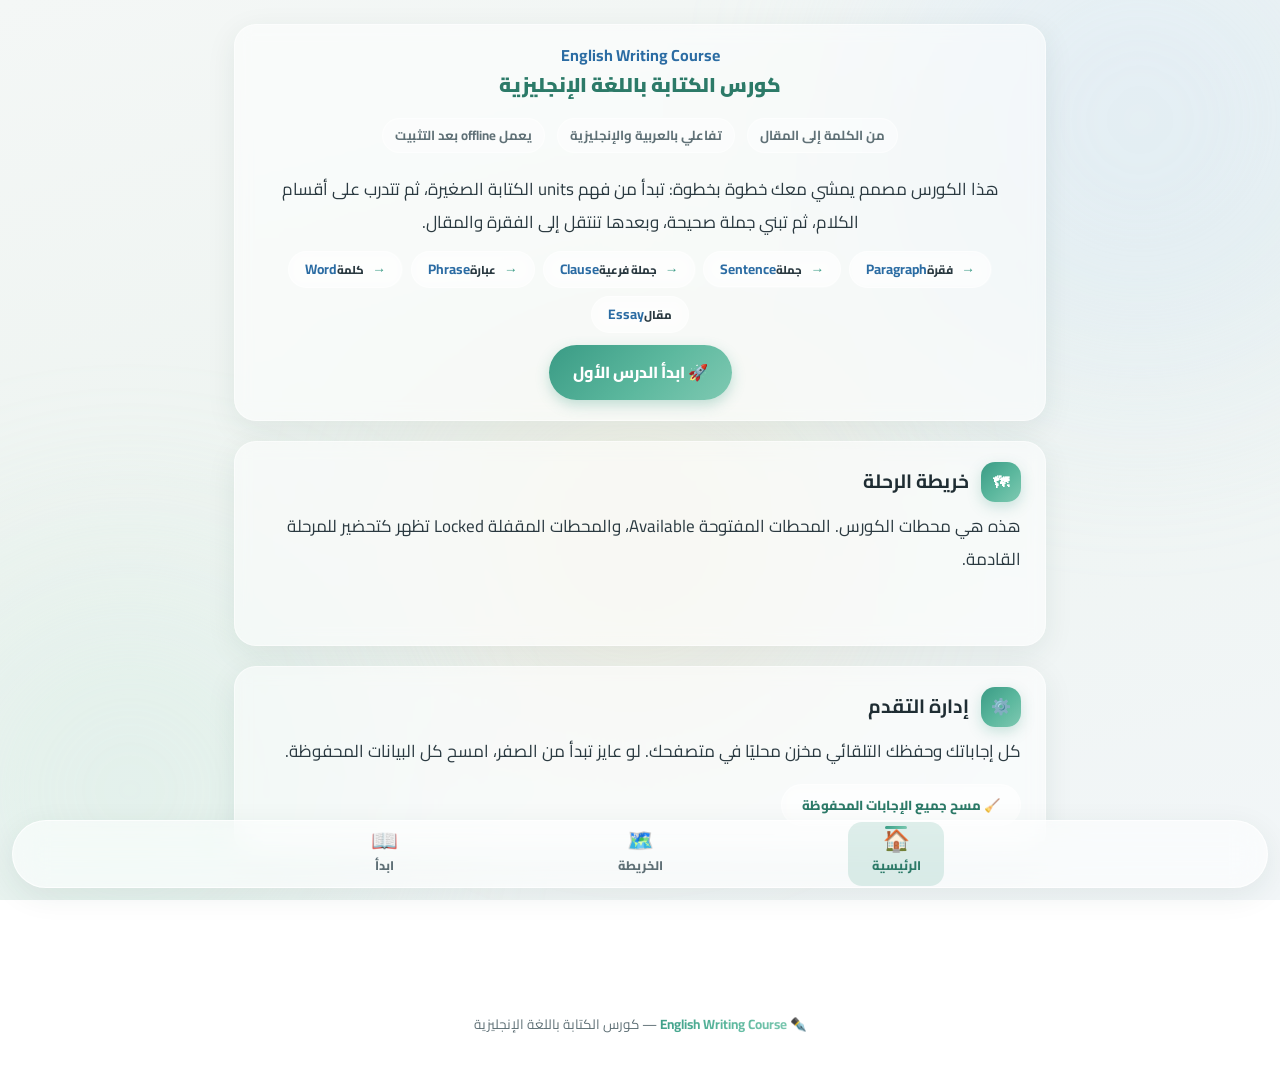
==== commit 2910efd0: "Update index.html" ====
--- a/index.html
+++ b/index.html
@@ -45,26 +45,6 @@
     body[data-page="home"] .bb-tab[data-tab="toc"] {
       display: none !important;
     }
-
-    .home-actions {
-      display: flex;
-      flex-wrap: wrap;
-      justify-content: center;
-      align-items: center;
-      gap: var(--space-3);
-      margin-top: var(--space-4);
-    }
-
-    .muted {
-      color: var(--text-muted);
-      font-weight: 700;
-      font-size: 0.9rem;
-      margin: var(--space-3) 0 0;
-    }
-
-    .intro-note {
-      margin-top: var(--space-4);
-    }
   </style>
 
   <script type="application/ld+json">
@@ -103,15 +83,15 @@
       </h1>
 
       <div class="lesson-meta">
-        <span>16 درسًا</span>
-        <span>4 دروس متاحة الآن</span>
+        <span>من الكلمة إلى المقال</span>
         <span>تفاعلي بالعربية والإنجليزية</span>
         <span>يعمل offline بعد التثبيت</span>
       </div>
 
       <p>
-        هذا الكورس لا يعلّم القواعد كقوائم منفصلة، بل يبني مهارة الكتابة خطوة بخطوة:
-        من فهم وحدة الكلمة، إلى العبارة، فالجملة، فالفاقرة، ثم المقال.
+        هذا الكورس مصمم يمشي معك خطوة بخطوة:
+        تبدأ من فهم units الكتابة الصغيرة، ثم تتدرب على أقسام الكلام،
+        ثم تبني جملة صحيحة، وبعدها تنتقل إلى الفقرة والمقال.
       </p>
 
       <div class="achain ltr">
@@ -123,120 +103,9 @@
         <span class="chip"><span class="e" lang="en">Essay</span><small>مقال</small></span>
       </div>
 
-      <div class="home-actions">
-        <a class="lbtn" href="#intro">📘 اقرأ مقدمة الكورس</a>
-        <a class="lbtn" id="continueBtn" href="lessons/lesson1.html">🚀 ابدأ الدرس الأول</a>
-      </div>
-
-      <p class="muted" id="courseStats">جارٍ حساب تقدمك...</p>
-    </section>
-
-    <section class="card" id="intro">
-      <div class="card-head">
-        <span class="num" aria-hidden="true">📘</span>
-        <h2>مقدمة الكورس — كيف نبني الكتابة؟</h2>
-      </div>
-
-      <p>
-        لن ننتقل مباشرة من معرفة الكلمات إلى كتابة مقال كامل.
-        سنمر بمراحل متدرجة، لأن الكتابة نفسها مبنية بهذه الصورة.
-      </p>
-
-      <div class="formula">
-        <span class="e" lang="en">Concepts → Parts of Speech → Sentence Structure → Types of Sentences → Punctuation → Paragraph → Essay</span>
-        <small>المفاهيم ← أقسام الكلام ← تركيب الجملة ← أنواع الجمل ← الترقيم ← الفقرة ← المقال</small>
-      </div>
-
-      <div class="roles">
-        <div class="role">
-          <span class="ric" aria-hidden="true">🧱</span>
-          <b><span class="e" lang="en">Concepts</span></b>
-          <small>المفاهيم ووحدات الكتابة</small>
-          <div class="ven" lang="en">Word / Phrase / Clause / Sentence</div>
-          <small>نفهم أصغر الوحدات التي تُبنى منها الكتابة.</small>
-        </div>
-
-        <div class="role">
-          <span class="ric" aria-hidden="true">🔤</span>
-          <b><span class="e" lang="en">Parts of Speech</span></b>
-          <small>أقسام الكلام</small>
-          <div class="ven" lang="en">Noun / Verb / Adjective / Adverb</div>
-          <small>نتعرف إلى أنواع الكلمات ووظائفها داخل اللغة.</small>
-        </div>
-
-        <div class="role">
-          <span class="ric" aria-hidden="true">⚖️</span>
-          <b><span class="e" lang="en">Sentence Structure</span></b>
-          <small>تركيب الجملة</small>
-          <div class="ven" lang="en">Subject + Verb + Complement / Object</div>
-          <small>نتعلم كيف نحوّل الفكرة إلى جملة صحيحة حسب الغرض.</small>
-        </div>
-
-        <div class="role">
-          <span class="ric" aria-hidden="true">🧩</span>
-          <b><span class="e" lang="en">Types of Sentences</span></b>
-          <small>أنواع الجمل</small>
-          <div class="ven" lang="en">Simple / Compound / Complex</div>
-          <small>نفهم كيف تتنوع الجمل وكيف نربط الأفكار بينها.</small>
-        </div>
-
-        <div class="role">
-          <span class="ric" aria-hidden="true">✏️</span>
-          <b><span class="e" lang="en">Punctuation</span></b>
-          <small>علامات الترقيم</small>
-          <div class="ven" lang="en">Period / Comma / Question mark</div>
-          <small>نتعلم كيف تنظّم علامات الترقيم المعنى وتوضح العلاقة بين الأجزاء.</small>
-        </div>
-
-        <div class="role">
-          <span class="ric" aria-hidden="true">🧱</span>
-          <b><span class="e" lang="en">Paragraph</span></b>
-          <small>كتابة الفقرة</small>
-          <div class="ven" lang="en">Topic sentence + supporting sentences</div>
-          <small>نتعلم كيف نجمع الجمل في فقرة متماسكة تدور حول فكرة واحدة.</small>
-        </div>
-
-        <div class="role">
-          <span class="ric" aria-hidden="true">📄</span>
-          <b><span class="e" lang="en">Essay</span></b>
-          <small>كتابة المقال</small>
-          <div class="ven" lang="en">Introduction + Body + Conclusion</div>
-          <small>نصل إلى تنظيم مجموعة فقرات حول موضوع كامل.</small>
-        </div>
-      </div>
-
-      <p class="intro-note">
-        إذن، كل جزء في الكورس له وظيفة في الرحلة.
-        لا توجد هذه المراحل لمجرد زيادة عدد الدروس،
-        وإنما لأن الكتابة الحقيقية تُبنى بهذا التدرج.
-      </p>
-
-      <div class="alert ok">
-        <span class="aic" aria-hidden="true">🎯</span>
-        <p>
-          الهدف ليس أن تحفظ مصطلحات نحوية،
-          بل أن تصير قادرًا على السؤال عند الكتابة:
-          <span class="e" lang="en">What idea do I want to express?</span>
-          ثم
-          <span class="e" lang="en">What structure fits this purpose?</span>
-        </p>
-      </div>
-
-      <div class="dpath">
-        <div class="dstep"><span class="e" lang="en">1. Recognize</span> — تتعرف على العنصر.</div>
-        <div class="dstep"><span class="e" lang="en">2. Understand</span> — تفهم وظيفته ومعناه.</div>
-        <div class="dstep"><span class="e" lang="en">3. Analyze</span> — تراه داخل سياق جملة أو فقرة.</div>
-        <div class="dstep"><span class="e" lang="en">4. Produce</span> — تستخدمه في كتابتك الخاصة.</div>
-      </div>
-
-      <div class="home-actions">
-        <a class="signpost" href="lessons/lesson1.html">
-          <span class="e" lang="en">Lesson 1 — Definitions and Writing Units</span>
-        </a>
-        <a class="signpost" href="#roadmap">
-          🗺 افتح خريطة الرحلة
-        </a>
-      </div>
+      <a class="lbtn" href="lessons/lesson1.html" style="font-size:1rem;padding:var(--space-3) var(--space-6);">
+        🚀 ابدأ الدرس الأول
+      </a>
     </section>
 
     <section class="card" id="roadmap">
@@ -251,6 +120,8 @@
       </p>
 
       <div id="roadmapStations" class="road" aria-live="polite"></div>
+
+      <div id="journeyBox"></div>
     </section>
 
     <section class="card">
@@ -268,16 +139,11 @@
         🧹 مسح جميع الإجابات المحفوظة
       </button>
     </section>
-
-    <div id="journeyBox"></div>
   </main>
 
   <footer>
     <p>
       ✒️ <b>English Writing Course</b> — كورس الكتابة باللغة الإنجليزية
-    </p>
-    <p>
-      From Word to Essay | من الكلمة إلى المقال
     </p>
   </footer>
 
@@ -289,22 +155,14 @@
         <span class="i" aria-hidden="true">🏠</span>
         <span>الرئيسية</span>
       </a>
-
-      <a class="bb-tab" href="#intro" data-tab="intro">
-        <span class="i" aria-hidden="true">📘</span>
-        <span>المقدمة</span>
-      </a>
-
       <a class="bb-tab" href="#roadmap" data-tab="map">
         <span class="i" aria-hidden="true">🗺</span>
         <span>الخريطة</span>
       </a>
-
       <a class="bb-tab" href="lessons/lesson1.html" data-tab="lesson">
         <span class="i" aria-hidden="true">📖</span>
         <span>ابدأ</span>
       </a>
-
       <button class="bb-tab" type="button" data-tab="toc" aria-controls="toc" aria-expanded="false">
         <span class="i" aria-hidden="true">📑</span>
         <span>الفهرس</span>
--- a/css/tokens.css
+++ b/css/tokens.css
@@ -1,127 +1,144 @@
 /* ===== English Writing Course — Design Tokens ===== */
 
 :root {
+  /* Brand Colors */
+  --brand-900: #174f43;
+  --brand-800: #205f51;
+  --brand-700: #2c7a68;
+  --brand-600: #3a9b85;
+  --brand-500: #5cb89e;
+  --brand-400: #7fc9b2;
+  --brand-300: #a8dccd;
+  --brand-200: #d2eee6;
+  --brand-100: #eef8f5;
+
+  /* English Accent */
+  --en-700: #245b87;
+  --en-600: #2b6ca3;
+  --en-500: #4a89b8;
+  --en-400: #6fa8cc;
+  --en-200: #d7e8f5;
+  --en-bg: rgba(43, 108, 163, 0.07);
+  --en-border: rgba(43, 108, 163, 0.22);
+
+  /* Status Colors */
+  --success-700: #2f855a;
+  --success-500: #4caf50;
+  --success-bg: rgba(76, 175, 80, 0.12);
+
+  --warning-700: #a87b18;
+  --warning-500: #d9a520;
+  --warning-bg: rgba(214, 178, 94, 0.10);
+  --warning-border: rgba(190, 155, 70, 0.35);
+
+  --danger-700: #973f35;
+  --danger-500: #b8574a;
+  --danger-bg: rgba(184, 87, 74, 0.10);
+
+  /* Text */
+  --text-main: #2b3a41;
+  --text-strong: #1f2d33;
+  --text-muted: #5f7076;
+  --text-inverse: #ffffff;
+
+  /* Surfaces */
+  --page-bg: linear-gradient(165deg, #f4f7f6 0%, #eef4f1 45%, #f2f6f8 100%);
+  --surface-glass: rgba(255, 255, 255, 0.60);
+  --surface-glass-soft: rgba(255, 255, 255, 0.38);
+  --surface-card: rgba(255, 255, 255, 0.52);
+  --surface-example: rgba(58, 155, 133, 0.07);
+  --surface-warning: var(--warning-bg);
+  --surface-success: var(--success-bg);
+  --surface-danger: var(--danger-bg);
+
+  /* Borders */
+  --border-glass: rgba(255, 255, 255, 0.75);
+  --border-glass-soft: rgba(255, 255, 255, 0.50);
+  --border-brand: rgba(58, 155, 133, 0.35);
+  --border-example: rgba(58, 155, 133, 0.25);
+  --border-warning: var(--warning-border);
+  --border-en: var(--en-border);
+
+  /* Gradients */
+  --gradient-brand: linear-gradient(135deg, var(--brand-600) 0%, var(--brand-500) 55%, var(--brand-400) 100%);
+  --gradient-brand-dark: linear-gradient(135deg, var(--brand-700), var(--brand-500));
+  --gradient-en: linear-gradient(135deg, var(--en-500), var(--en-400));
+  --gradient-warning: linear-gradient(135deg, #d9a520, #e6c068);
+  --gradient-danger: linear-gradient(135deg, #b8574a, #d17b6f);
+
+  /* Shadows */
+  --shadow-soft: 0 8px 30px rgba(30, 60, 50, 0.08);
+  --shadow-medium: 0 10px 28px rgba(30, 60, 50, 0.12);
+  --shadow-brand: 0 8px 24px rgba(58, 155, 133, 0.28);
+  --shadow-brand-strong: 0 12px 32px rgba(58, 155, 133, 0.35);
+  --shadow-en: 0 8px 24px rgba(74, 137, 184, 0.25);
+  --shadow-warning: 0 8px 24px rgba(217, 165, 32, 0.22);
+  --shadow-danger: 0 8px 24px rgba(184, 87, 74, 0.22);
+
+  /* Blur */
+  --blur-glass: blur(16px) saturate(1.3);
+  --blur-soft: blur(8px);
+
+  /* Radius */
+  --radius-xs: 8px;
+  --radius-sm: 10px;
+  --radius-md: 14px;
+  --radius-lg: 18px;
+  --radius-xl: 22px;
+  --radius-2xl: 28px;
+  --radius-pill: 999px;
+
+  /* Spacing */
+  --space-1: 4px;
+  --space-2: 8px;
+  --space-3: 12px;
+  --space-4: 16px;
+  --space-5: 20px;
+  --space-6: 24px;
+  --space-7: 28px;
+  --space-8: 32px;
+  --space-9: 36px;
+  --space-10: 40px;
+  --space-12: 48px;
+  --space-14: 56px;
+  --space-16: 64px;
+
   /* Typography */
-  --font-ar: "Cairo", "Segoe UI", Tahoma, Arial, sans-serif;
-  --font-en: "Cairo", "Segoe UI", Tahoma, Arial, sans-serif;
+  --font-arabic: "Cairo", Tahoma, "Segoe UI", sans-serif;
+  --font-english-ui: "Inter", "Cairo", Tahoma, sans-serif;
+  --font-english-example: Georgia, "Times New Roman", "Cairo", serif;
 
-  --text-xs: 0.78rem;
-  --text-sm: 0.88rem;
+  --text-xs: 0.72rem;
+  --text-sm: 0.82rem;
   --text-base: 1rem;
-  --text-lg: 1.18rem;
-  --text-xl: 1.55rem;
-  --text-2xl: 2rem;
-  --text-3xl: 2.6rem;
+  --text-md: 1.06rem;
+  --text-lg: 1.2rem;
+  --text-xl: 1.45rem;
+  --text-2xl: 1.8rem;
 
   --line-tight: 1.35;
   --line-normal: 1.75;
-  --line-relaxed: 1.9;
+  --line-loose: 1.95;
 
-  /* Brand */
-  --brand-100: #e8f5f1;
-  --brand-200: #cde8df;
-  --brand-300: #9fdccb;
-  --brand-400: #7fc9b2;
-  --brand-500: #3a9b85;
-  --brand-600: #2c7a68;
-  --brand-700: #1f5b4e;
-  --brand-800: #174339;
+  /* Layout */
+  --container-width: 860px;
+  --toc-width: 320px;
+  --bottombar-height: 68px;
+  --progress-height: 3px;
 
-  /* English accent */
-  --en-100: #e7f0ff;
-  --en-200: #cfe0ff;
-  --en-300: #a8c8ff;
-  --en-400: #7aa7ff;
-  --en-500: #4d86e6;
-  --en-600: #2b6ca3;
-  --en-700: #1f4f78;
+  /* Safe Areas */
+  --safe-top: env(safe-area-inset-top, 0px);
+  --safe-bottom: env(safe-area-inset-bottom, 0px);
+  --safe-left: env(safe-area-inset-left, 0px);
+  --safe-right: env(safe-area-inset-right, 0px);
 
-  /* Status */
-  --success-100: #e6f7ec;
-  --success-500: #2ea043;
-  --success-700: #1b7a31;
-
-  --warning-100: #fff5e0;
-  --warning-500: #c48e1c;
-  --warning-700: #8a6410;
-
-  --danger-100: #fdeceb;
-  --danger-500: #b8574a;
-  --danger-700: #8d3a31;
-
-  /* Surfaces */
-  --bg-page: #eef4f1;
-  --surface-card: rgba(255, 255, 255, 0.88);
-  --surface-glass: rgba(255, 255, 255, 0.62);
-  --surface-glass-soft: rgba(255, 255, 255, 0.38);
-  --surface-inset: rgba(255, 255, 255, 0.48);
-
-  /* Text */
-  --text-strong: #14231f;
-  --text-main: #243430;
-  --text-muted: #61756f;
-  --text-inverse: #ffffff;
-
-  /* Borders */
-  --border-glass: rgba(255, 255, 255, 0.55);
-  --border-glass-soft: rgba(44, 122, 104, 0.14);
-  --border-strong: rgba(44, 122, 104, 0.24);
-
-  /* Gradients */
-  --gradient-brand: linear-gradient(135deg, #2c7a68 0%, #3a9b85 55%, #7fc9b2 100%);
-  --gradient-en: linear-gradient(135deg, #2b6ca3 0%, #4d86e6 55%, #7aa7ff 100%);
-  --gradient-soft: linear-gradient(135deg, rgba(255,255,255,0.78), rgba(255,255,255,0.42));
-
-  /* Shadows */
-  --shadow-soft: 0 10px 30px rgba(31, 45, 51, 0.08);
-  --shadow-card: 0 18px 45px rgba(31, 45, 51, 0.10);
-  --shadow-brand: 0 8px 20px rgba(58, 155, 133, 0.25);
-  --shadow-brand-strong: 0 12px 28px rgba(58, 155, 133, 0.34);
-
-  /* Blur */
-  --blur-glass: blur(18px) saturate(140%);
-  --blur-soft: blur(10px) saturate(120%);
-
-  /* Radii */
-  --radius-xs: 0.375rem;
-  --radius-sm: 0.5rem;
-  --radius-md: 0.75rem;
-  --radius-lg: 1rem;
-  --radius-xl: 1.25rem;
-  --radius-2xl: 1.75rem;
-  --radius-pill: 999px;
-
-  /* Spacing */
-  --space-0: 0;
-  --space-1: 0.25rem;
-  --space-2: 0.5rem;
-  --space-3: 0.75rem;
-  --space-4: 1rem;
-  --space-5: 1.25rem;
-  --space-6: 1.5rem;
-  --space-7: 2rem;
-  --space-8: 2.5rem;
-  --space-9: 3rem;
-  --space-10: 3.5rem;
-  --space-11: 4rem;
-  --space-12: 4.5rem;
-  --space-13: 5rem;
-  --space-14: 5.5rem;
-  --space-15: 6rem;
-  --space-16: 5.5rem;
-
-  /* Z-index */
-  --z-bg: 0;
+  /* Z Index */
+  --z-background: -1;
   --z-content: 1;
-  --z-progress: 50;
-  --z-fab: 60;
-  --z-bottombar: 70;
-  --z-backdrop: 80;
-  --z-toc: 90;
-  --z-skip: 100;
-  --z-toast: 9999;
-
-  /* Safe areas */
-  --safe-bottom: env(safe-area-inset-bottom, 0px);
-  --safe-top: env(safe-area-inset-top, 0px);
+  --z-progress: 100;
+  --z-toc: 80;
+  --z-backdrop: 75;
+  --z-bottombar: 90;
+  --z-fab: 85;
+  --z-toast: 120;
 }
--- a/css/base.css
+++ b/css/base.css
@@ -8,25 +8,76 @@
 
 html {
   -webkit-text-size-adjust: 100%;
-  text-size-adjust: 100%;
-  scroll-padding-top: 88px;
+  scroll-behavior: smooth;
+  scrollbar-width: thin;
+  scrollbar-color: rgba(58, 155, 133, 0.30) transparent;
+}
+
+::-webkit-scrollbar {
+  width: 9px;
+  height: 9px;
+}
+
+::-webkit-scrollbar-track {
+  background: transparent;
+}
+
+::-webkit-scrollbar-thumb {
+  background: linear-gradient(
+    180deg,
+    rgba(58, 155, 133, 0.28),
+    rgba(127, 201, 178, 0.28)
+  );
+  border-radius: var(--radius-pill);
+  border: 2px solid transparent;
+  background-clip: padding-box;
+}
+
+::-webkit-scrollbar-thumb:hover {
+  background: linear-gradient(
+    180deg,
+    rgba(58, 155, 133, 0.50),
+    rgba(127, 201, 178, 0.50)
+  );
+  border: 2px solid transparent;
+  background-clip: padding-box;
 }
 
 body {
   margin: 0;
   min-height: 100vh;
-  font-family: var(--font-ar);
-  font-size: var(--text-base);
-  line-height: var(--line-normal);
+  min-height: 100svh;
   color: var(--text-main);
-  background: var(--bg-page);
+  font-family: var(--font-arabic);
+  font-size: 17px;
+  line-height: var(--line-loose);
+  background: var(--page-bg);
+  background-attachment: fixed;
+  text-rendering: optimizeLegibility;
   overflow-x: hidden;
-  -webkit-font-smoothing: antialiased;
-  -moz-osx-font-smoothing: grayscale;
-}
-
-body.toc-open {
-  overflow: hidden;
+}
+
+::selection {
+  background: rgba(58, 155, 133, 0.22);
+  color: var(--text-strong);
+}
+
+a {
+  color: inherit;
+  text-decoration: none;
+}
+
+button,
+input,
+textarea,
+select {
+  font-family: inherit;
+}
+
+img,
+svg {
+  max-width: 100%;
+  height: auto;
 }
 
 h1,
@@ -35,206 +86,106 @@
 h4,
 h5,
 h6 {
-  margin: 0 0 0.55em;
   color: var(--text-strong);
   line-height: var(--line-tight);
-  font-weight: 900;
   overflow-wrap: anywhere;
 }
 
 p {
-  margin: 0 0 1em;
-  overflow-wrap: anywhere;
-}
-
-a {
-  color: var(--brand-700);
-  text-decoration: none;
-  transition: color 0.2s ease, opacity 0.2s ease;
-}
-
-a:hover {
-  color: var(--brand-600);
-  text-decoration: underline;
-  text-underline-offset: 3px;
+  margin: var(--space-2) 0;
 }
 
 ul,
 ol {
-  margin: 0 0 1em;
-  padding-inline-start: 1.45em;
+  padding-inline-start: var(--space-6);
+  margin: var(--space-2) 0;
 }
 
 li {
-  margin: 0.35em 0;
-}
-
-li::marker {
-  color: var(--brand-600);
-  font-weight: 800;
-}
-
-strong,
-b {
-  color: var(--text-strong);
-  font-weight: 900;
-}
-
-small {
-  font-size: 0.82em;
-  line-height: 1.55;
-}
-
-code,
-kbd,
-samp,
-pre {
-  font-family: ui-monospace, SFMono-Regular, Menlo, Monaco, Consolas, "Liberation Mono", monospace;
-  unicode-bidi: embed;
-}
-
-code {
-  background: rgba(44, 122, 104, 0.09);
-  border: 1px solid rgba(44, 122, 104, 0.12);
-  border-radius: var(--radius-xs);
-  padding: 0.1rem 0.35rem;
-  color: var(--brand-700);
-  font-weight: 700;
-  white-space: nowrap;
-}
-
-pre {
-  margin: 0 0 1em;
-  padding: var(--space-4);
-  overflow-x: auto;
-  background: rgba(20, 35, 31, 0.92);
-  color: #e9f5f1;
-  border-radius: var(--radius-lg);
-  line-height: 1.7;
-}
-
-pre code {
-  background: transparent;
-  border: 0;
-  color: inherit;
-  padding: 0;
-  white-space: pre;
-}
-
-img,
-svg,
-video,
-canvas {
-  max-width: 100%;
-  height: auto;
-  display: block;
-}
-
-button,
-input,
-select,
-textarea {
-  font: inherit;
-  color: inherit;
-}
-
-button {
-  cursor: pointer;
-  border: 0;
-  background: none;
-}
-
-input,
-select,
-textarea {
-  width: 100%;
-  border: 1px solid var(--border-glass-soft);
-  border-radius: var(--radius-md);
-  background: rgba(255, 255, 255, 0.72);
-  padding: var(--space-3);
-  transition: border-color 0.2s ease, box-shadow 0.2s ease, background 0.2s ease;
-}
-
-textarea {
-  min-height: 120px;
-  resize: vertical;
-  line-height: var(--line-relaxed);
-}
-
-input:focus,
-select:focus,
-textarea:focus,
-button:focus-visible,
-a:focus-visible {
-  outline: 3px solid rgba(58, 155, 133, 0.32);
-  outline-offset: 2px;
-  border-color: var(--brand-500);
-  background: rgba(255, 255, 255, 0.88);
-}
-
-table {
-  width: 100%;
-  border-collapse: collapse;
-  margin: 1em 0;
-  font-size: var(--text-sm);
-  background: rgba(255, 255, 255, 0.42);
-  border-radius: var(--radius-lg);
-  overflow: hidden;
-}
-
-caption {
-  caption-side: top;
-  margin-bottom: var(--space-2);
-  color: var(--text-muted);
-  font-weight: 800;
-  text-align: start;
-}
-
-th,
-td {
-  border: 1px solid var(--border-glass-soft);
-  padding: 0.6rem 0.7rem;
-  text-align: start;
-  vertical-align: top;
-}
-
-th {
-  background: rgba(58, 155, 133, 0.10);
-  color: var(--text-strong);
-  font-weight: 900;
-}
-
-tbody tr:nth-child(even) {
-  background: rgba(255, 255, 255, 0.28);
+  margin: var(--space-1) 0;
 }
 
 hr {
-  border: 0;
+  border: none;
   height: 1px;
   background: var(--border-glass-soft);
   margin: var(--space-5) 0;
 }
 
-blockquote {
-  margin: 1em 0;
-  padding: var(--space-4) var(--space-5);
-  border-inline-start: 4px solid var(--brand-500);
-  background: rgba(58, 155, 133, 0.08);
-  border-radius: var(--radius-md);
-  color: var(--text-main);
-}
-
-/* English spans */
+/* English inline text */
 .e,
-.en,
 [lang="en"] {
-  font-family: var(--font-en);
   direction: ltr;
   unicode-bidi: isolate;
-  font-weight: 800;
-}
-
-/* Screen reader only */
+  font-family: var(--font-english-ui);
+  font-weight: 700;
+  color: var(--en-600);
+}
+
+.e.serif,
+.spec .sen,
+.defcard .den,
+.q-text code,
+.dbar,
+.gitem,
+.gbox {
+  font-family: var(--font-english-example);
+}
+
+/* Background decoration */
+.bg {
+  position: fixed;
+  inset: 0;
+  z-index: var(--z-background);
+  overflow: hidden;
+  pointer-events: none;
+}
+
+.blob {
+  position: absolute;
+  border-radius: 50%;
+  filter: blur(100px);
+  opacity: 0.35;
+  animation: floatBlob 26s ease-in-out infinite alternate;
+}
+
+.b1 {
+  width: 520px;
+  height: 520px;
+  background: #cfe3f7;
+  top: -140px;
+  right: -120px;
+}
+
+.b2 {
+  width: 460px;
+  height: 460px;
+  background: #cdeadd;
+  bottom: -120px;
+  left: -100px;
+  animation-delay: -8s;
+}
+
+.b3 {
+  width: 380px;
+  height: 380px;
+  background: #f7e8c8;
+  top: 40%;
+  left: 35%;
+  animation-delay: -16s;
+  opacity: 0.28;
+}
+
+@keyframes floatBlob {
+  from {
+    transform: translate(0, 0) scale(1);
+  }
+  to {
+    transform: translate(60px, -50px) scale(1.12);
+  }
+}
+
+/* Accessibility */
 .sr-only {
   position: absolute;
   width: 1px;
@@ -247,31 +198,29 @@
   border: 0;
 }
 
-/* Scrollbar */
-* {
-  scrollbar-width: thin;
-  scrollbar-color: rgba(58, 155, 133, 0.45) transparent;
-}
-
-*::-webkit-scrollbar {
-  width: 10px;
-  height: 10px;
-}
-
-*::-webkit-scrollbar-track {
-  background: transparent;
-}
-
-*::-webkit-scrollbar-thumb {
-  background: rgba(58, 155, 133, 0.38);
+.skip-link {
+  position: fixed;
+  top: calc(var(--safe-top) + var(--space-3));
+  inset-inline-start: calc(var(--safe-left) + var(--space-3));
+  z-index: 200;
+  transform: translateY(-200%);
+  background: var(--gradient-brand);
+  color: var(--text-inverse);
+  padding: var(--space-2) var(--space-4);
   border-radius: var(--radius-pill);
-  border: 2px solid transparent;
-  background-clip: content-box;
-}
-
-*::-webkit-scrollbar-thumb:hover {
-  background: rgba(44, 122, 104, 0.58);
-  background-clip: content-box;
+  font-weight: 800;
+  box-shadow: var(--shadow-brand);
+  transition: transform 0.25s ease;
+}
+
+.skip-link:focus {
+  transform: translateY(0);
+}
+
+:focus-visible {
+  outline: 3px solid var(--brand-600);
+  outline-offset: 2px;
+  border-radius: var(--radius-xs);
 }
 
 /* Reduced motion */
@@ -283,9 +232,14 @@
   *,
   *::before,
   *::after {
-    animation-duration: 0.001ms !important;
+    animation-duration: 0.01ms !important;
     animation-iteration-count: 1 !important;
-    transition-duration: 0.001ms !important;
+    transition-duration: 0.01ms !important;
     scroll-behavior: auto !important;
   }
+
+  .blob {
+    animation: none;
+    opacity: 0.18;
+  }
 }
--- a/css/layout.css
+++ b/css/layout.css
@@ -1,564 +1,399 @@
 /* ===== English Writing Course — Layout ===== */
 
-/* ---- Page wrapper ---- */
+/* تصحيح طبقات Z بحيث الفهرس فوق الخلفية المعتمة والشريط السفلي */
+:root {
+  --z-bottombar: 90;
+  --z-fab: 85;
+  --z-backdrop: 100;
+  --z-progress: 110;
+  --z-toc: 120;
+  --z-toast: 130;
+}
+
+/* إلغاء أي تنقل علوي قديم نهائيًا */
+.topbar,
+.top-nav-arrows,
+.lesson-nav,
+.crumbs {
+  display: none !important;
+}
+
+/* شريط تقدم القراءة */
+#progress {
+  position: fixed;
+  top: 0;
+  left: 0;
+  right: 0;
+  height: var(--progress-height);
+  width: 0%;
+  z-index: var(--z-progress);
+  background: var(--gradient-brand);
+  border-radius: var(--radius-pill);
+  pointer-events: none;
+}
+
+/* حاوية المحتوى */
 .wrap {
-  max-width: 880px;
-  margin: 0 auto;
-  padding: var(--space-5) var(--space-4) calc(var(--space-16) + env(safe-area-inset-bottom, 0px));
-  position: relative;
-  z-index: 1;
-}
-
-/* ---- Reading progress bar ---- */
-#progress {
-  position: fixed;
-  top: 0;
-  inset-inline-start: 0;
-  height: 3px;
-  width: 0%;
-  background: var(--gradient-brand);
-  z-index: var(--z-progress);
-  transition: width 0.15s linear;
-  pointer-events: none;
-}
-
-/* ---- Background blobs ---- */
-.bg {
-  position: fixed;
-  inset: 0;
-  z-index: 0;
-  overflow: hidden;
-  pointer-events: none;
-}
-
-.blob {
-  position: absolute;
-  border-radius: 50%;
-  filter: blur(80px);
-  opacity: 0.35;
-  animation: float 18s ease-in-out infinite alternate;
-}
-
-.b1 {
-  width: 420px;
-  height: 420px;
-  background: var(--brand-400);
-  top: -120px;
-  inset-inline-start: -100px;
-}
-
-.b2 {
-  width: 340px;
-  height: 340px;
-  background: var(--en-400);
-  bottom: -80px;
-  inset-inline-end: -60px;
-  animation-delay: -6s;
-}
-
-.b3 {
-  width: 260px;
-  height: 260px;
-  background: var(--brand-300);
-  top: 40%;
-  inset-inline-start: 50%;
-  animation-delay: -12s;
-}
-
-@keyframes float {
-  0%   { transform: translate(0, 0) scale(1); }
-  50%  { transform: translate(30px, -20px) scale(1.05); }
-  100% { transform: translate(-20px, 30px) scale(0.95); }
-}
-
-/* ---- Skip link ---- */
-.skip-link {
-  position: fixed;
-  top: -60px;
-  inset-inline-start: 50%;
-  transform: translateX(-50%);
-  z-index: var(--z-skip);
-  background: var(--gradient-brand);
-  color: var(--text-inverse);
-  padding: var(--space-2) var(--space-4);
-  border-radius: var(--radius-pill);
-  font-weight: 800;
-  box-shadow: var(--shadow-brand);
-  transition: top 0.25s ease;
-}
-
-.skip-link:focus {
-  top: var(--space-3);
-}
-
-/* ---- TOC drawer ---- */
+  width: 100%;
+  max-width: var(--container-width);
+  margin-inline: auto;
+  padding:
+    calc(var(--space-6) + var(--safe-top))
+    var(--space-4)
+    calc(var(--bottombar-height) + var(--space-12) + var(--safe-bottom));
+  overflow-x: hidden;
+}
+
+/* مسافة التمرير للأقسام بدون شريط علوي */
+section[id],
+.card[id],
+.lstation[id] {
+  scroll-margin-top: calc(var(--space-6) + var(--safe-top));
+}
+
+/* ===== الفهرس: Drawer جانبي ملتصق باليمين في RTL ===== */
 #toc {
   position: fixed;
-  top: 0;
-  inset-inline-end: 0;
-  width: min(340px, 88vw);
-  height: 100vh;
-  height: 100dvh;
+  top: calc(var(--space-4) + var(--safe-top));
+
+  /* لصق حقيقي على اليمين — لا نعتمد على inset-inline-end هنا */
+  right: calc(var(--space-3) + var(--safe-right));
+  left: auto;
+
+  z-index: var(--z-toc);
+
+  width: min(360px, calc(100vw - 24px));
+
+  max-height: calc(
+    100vh -
+    var(--bottombar-height) -
+    var(--space-12) -
+    var(--safe-top) -
+    var(--safe-bottom)
+  );
+  max-height: calc(
+    100dvh -
+    var(--bottombar-height) -
+    var(--space-12) -
+    var(--safe-top) -
+    var(--safe-bottom)
+  );
+
+  overflow-y: auto;
+  overscroll-behavior: contain;
+
+  border-radius: var(--radius-xl);
+  padding: var(--space-4);
+
   background: var(--surface-glass);
   backdrop-filter: var(--blur-glass);
   -webkit-backdrop-filter: var(--blur-glass);
-  border-inline-start: 1px solid var(--border-glass);
-  z-index: var(--z-toc);
-  overflow-y: auto;
-  overscroll-behavior: contain;
-  padding: var(--space-5) var(--space-4) calc(var(--space-16) + env(safe-area-inset-bottom, 0px));
-  transform: translateX(120%);
-  visibility: hidden;
-  opacity: 0;
-  pointer-events: none;
-  transition: transform 0.35s cubic-bezier(0.4, 0, 0.2, 1),
-              opacity 0.3s ease,
-              visibility 0s linear 0.35s;
-  box-shadow: -8px 0 30px rgba(30, 60, 50, 0.12);
-}
-
-#toc.open {
-  transform: translateX(0);
-  visibility: visible;
-  opacity: 1;
-  pointer-events: auto;
-  transition: transform 0.35s cubic-bezier(0.4, 0, 0.2, 1),
-              opacity 0.3s ease,
-              visibility 0s linear 0s;
-}
-
-/* RTL: drawer comes from the right */
-[dir="rtl"] #toc {
-  transform: translateX(-120%);
-}
-
-[dir="rtl"] #toc.open {
-  transform: translateX(0);
-}
-
-.toc-head {
-  display: flex;
-  align-items: center;
-  gap: var(--space-3);
-  padding-bottom: var(--space-3);
-  border-bottom: 1px dashed var(--border-glass-soft);
-  margin-bottom: var(--space-3);
-}
-
-.toc-title {
-  display: flex;
-  flex-direction: column;
-  gap: 2px;
-}
-
-.toc-title b {
-  font-size: 0.95rem;
-  color: var(--text-strong);
-}
-
-.toc-title small {
-  font-size: 0.72rem;
-  color: var(--text-muted);
-  font-weight: 600;
-}
-
-/* Progress ring inside TOC */
-.ring {
-  position: relative;
-  width: 46px;
-  height: 46px;
-  flex: 0 0 auto;
-}
-
-.ring svg {
-  transform: rotate(-90deg);
-}
-
-.ring circle {
-  fill: none;
-  stroke-width: 4;
-  stroke-linecap: round;
-}
-
-.ring .bgc {
-  stroke: var(--border-glass-soft);
-}
-
-.ring .fgc {
-  stroke: url(#g1);
-  stroke-dasharray: 113.1;
-  stroke-dashoffset: 113.1;
-  transition: stroke-dashoffset 0.25s ease;
-}
-
-.ring span {
-  position: absolute;
-  inset: 0;
-  display: flex;
-  align-items: center;
-  justify-content: center;
-  font-size: 0.62rem;
-  font-weight: 800;
-  color: var(--text-muted);
-}
-
-/* TOC groups */
-.toc-grp {
-  margin-bottom: var(--space-3);
-}
-
-.toc-gbody {
-  display: flex;
-  flex-direction: column;
-  gap: 2px;
-}
-
-#toc a {
-  display: flex;
-  align-items: center;
-  gap: var(--space-2);
-  padding: var(--space-2) var(--space-3);
-  border-radius: var(--radius-sm);
-  font-size: 0.84rem;
-  font-weight: 700;
-  color: var(--text-main);
-  transition: background 0.2s ease, color 0.2s ease;
-  line-height: 1.5;
-}
-
-#toc a:hover {
-  background: var(--surface-glass-soft);
-  color: var(--brand-700);
-}
-
-#toc a.active {
-  background: rgba(58, 155, 133, 0.12);
-  color: var(--brand-700);
-}
-
-#toc a .n {
-  flex: 0 0 auto;
-  width: 22px;
-  height: 22px;
-  border-radius: 50%;
-  background: var(--surface-glass-soft);
-  border: 1px solid var(--border-glass-soft);
-  display: flex;
-  align-items: center;
-  justify-content: center;
-  font-size: 0.68rem;
-  font-weight: 900;
-  color: var(--text-muted);
-}
-
-#toc a.active .n {
-  background: var(--gradient-brand);
-  color: var(--text-inverse);
-  border-color: transparent;
-}
-
-/* TOC check marks */
-.toc-check {
-  width: 16px;
-  height: 16px;
-  border: 2px solid var(--border-glass-soft);
-  border-radius: 4px;
-  display: flex;
-  align-items: center;
-  justify-content: center;
-  font-size: 0.6rem;
-  color: var(--text-muted);
-  margin-inline-start: var(--space-2);
-  transition: 0.25s ease;
-  flex: 0 0 auto;
-}
-
-.toc-check.done {
-  background: var(--success-500);
-  border-color: var(--success-500);
-  color: var(--text-inverse);
-}
-
-#toc a.done {
-  color: var(--brand-600);
-}
-
-#toc a.done .toc-check {
-  background: var(--success-500);
-  border-color: var(--success-500);
-  color: var(--text-inverse);
-}
-
-/* ---- Backdrop ---- */
-#backdrop {
-  position: fixed;
-  inset: 0;
-  background: rgba(31, 45, 51, 0.35);
-  backdrop-filter: blur(2px);
-  -webkit-backdrop-filter: blur(2px);
-  z-index: var(--z-backdrop);
+
+  border: 1px solid var(--border-glass);
+  box-shadow: 0 18px 50px rgba(20, 45, 38, 0.22);
+
+  /* الإخراج لليمين بالكامل عند الإغلاق */
+  transform: translateX(calc(100% + var(--space-3) + var(--safe-right)));
   opacity: 0;
   visibility: hidden;
   pointer-events: none;
-  transition: opacity 0.3s ease, visibility 0s linear 0.3s;
+
+  transition:
+    transform 0.35s cubic-bezier(0.22, 0.61, 0.36, 1),
+    opacity 0.22s ease,
+    visibility 0.22s ease;
+
+  will-change: transform, opacity;
+}
+
+#toc.open {
+  transform: translateX(0);
+  opacity: 1;
+  visibility: visible;
+  pointer-events: auto;
+}
+
+#toc::-webkit-scrollbar {
+  width: 5px;
+}
+
+/* ===== الخلفية المعتمة ===== */
+#backdrop {
+  position: fixed;
+  inset: 0;
+  z-index: var(--z-backdrop);
+
+  background: rgba(14, 35, 30, 0.42);
+  backdrop-filter: blur(4px);
+  -webkit-backdrop-filter: blur(4px);
+
+  opacity: 0;
+  visibility: hidden;
+  pointer-events: none;
+
+  transition:
+    opacity 0.25s ease,
+    visibility 0.25s ease;
 }
 
 #backdrop.show {
   opacity: 1;
   visibility: visible;
   pointer-events: auto;
-  transition: opacity 0.3s ease, visibility 0s linear 0s;
-}
-
-/* ---- Bottom bar ---- */
+}
+
+/* ===== زر إغلاق الفهرس ===== */
+.toc-close {
+  margin-inline-start: auto;
+  flex: 0 0 auto;
+
+  width: 34px;
+  height: 34px;
+
+  border: 1px solid var(--border-glass-soft);
+  border-radius: 50%;
+
+  background: var(--surface-glass-soft);
+  color: var(--text-muted);
+
+  font-size: 1.3rem;
+  line-height: 1;
+
+  cursor: pointer;
+
+  display: flex;
+  align-items: center;
+  justify-content: center;
+
+  backdrop-filter: var(--blur-soft);
+  -webkit-backdrop-filter: var(--blur-soft);
+
+  transition: 0.25s ease;
+}
+
+.toc-close:hover {
+  background: var(--danger-bg);
+  border-color: rgba(184, 87, 74, 0.35);
+  color: var(--danger-500);
+}
+
+/* ===== الشريط السفلي ===== */
 .bottombar {
   position: fixed;
-  bottom: 0;
-  inset-inline: 0;
+  bottom: calc(var(--space-3) + var(--safe-bottom));
+  left: calc(var(--space-3) + var(--safe-left));
+  right: calc(var(--space-3) + var(--safe-right));
   z-index: var(--z-bottombar);
+
+  height: var(--bottombar-height);
+  display: flex;
+  align-items: center;
+  justify-content: center;
+  padding: 0 var(--space-2);
+
+  border-radius: var(--radius-pill);
   background: var(--surface-glass);
   backdrop-filter: var(--blur-glass);
   -webkit-backdrop-filter: var(--blur-glass);
-  border-top: 1px solid var(--border-glass);
-  padding: var(--space-2) var(--space-3) calc(var(--space-2) + env(safe-area-inset-bottom, 0px));
-  box-shadow: 0 -4px 20px rgba(30, 60, 50, 0.08);
+  border: 1px solid var(--border-glass);
+  box-shadow: var(--shadow-medium);
+}
+
+/* إخفاء الأزرار القديمة وإظهار التبويبات في كل الأحجام */
+.bb-nav {
+  display: none !important;
 }
 
 .bb-tabs {
   display: flex;
-  align-items: center;
+  width: 100%;
+  max-width: 760px;
+  align-items: stretch;
   justify-content: space-around;
-  max-width: 480px;
-  margin: 0 auto;
   gap: var(--space-1);
 }
 
 .bb-tab {
+  position: relative;
   display: flex;
   flex-direction: column;
   align-items: center;
-  gap: 2px;
+  justify-content: center;
+  gap: 3px;
+
+  min-width: 72px;
+  min-height: 52px;
   padding: var(--space-2) var(--space-3);
+
+  border: 0;
   border-radius: var(--radius-md);
+  background: transparent;
+  color: var(--text-muted);
+
   font-size: 0.72rem;
-  font-weight: 700;
-  color: var(--text-muted);
-  background: none;
-  border: none;
+  font-weight: 800;
   cursor: pointer;
-  transition: color 0.2s ease, background 0.2s ease;
-  min-width: 56px;
-  text-decoration: none;
-  font-family: inherit;
+  transition: 0.25s ease;
+  -webkit-tap-highlight-color: transparent;
 }
 
 .bb-tab .i {
-  font-size: 1.2rem;
+  font-size: 1.35rem;
   line-height: 1;
+  font-family: "Cairo", "Segoe UI Emoji", "Apple Color Emoji", "Noto Color Emoji", sans-serif;
 }
 
 .bb-tab:hover {
+  background: rgba(58, 155, 133, 0.10);
   color: var(--brand-700);
-  background: var(--surface-glass-soft);
 }
 
 .bb-tab.active {
+  background: rgba(58, 155, 133, 0.16);
   color: var(--brand-700);
-  background: rgba(58, 155, 133, 0.12);
-}
-
-/* ---- FAB (scroll to top) ---- */
+}
+
+.bb-tab.active::before {
+  content: "";
+  position: absolute;
+  top: 4px;
+  width: 22px;
+  height: 3px;
+  border-radius: var(--radius-pill);
+  background: var(--gradient-brand);
+}
+
+/* ===== زر العودة للأعلى ===== */
 .fab {
   position: fixed;
-  bottom: calc(var(--space-16) + env(safe-area-inset-bottom, 0px));
-  inset-inline-end: var(--space-4);
-  width: 44px;
-  height: 44px;
+  bottom: calc(var(--bottombar-height) + var(--space-5) + var(--safe-bottom));
+  right: calc(var(--space-6) + var(--safe-right));
+  z-index: var(--z-fab);
+
+  width: 46px;
+  height: 46px;
+
+  border: 0;
   border-radius: 50%;
   background: var(--gradient-brand);
   color: var(--text-inverse);
-  border: none;
-  font-size: 1.2rem;
+  font-size: 1.1rem;
   font-weight: 900;
   cursor: pointer;
-  z-index: var(--z-fab);
   box-shadow: var(--shadow-brand);
-  display: flex;
+
+  display: none;
   align-items: center;
   justify-content: center;
-  opacity: 0;
-  visibility: hidden;
-  transform: translateY(12px);
-  transition: opacity 0.3s ease, transform 0.3s ease, visibility 0s linear 0.3s;
+  transition: 0.3s ease;
 }
 
 .fab.show {
-  opacity: 1;
-  visibility: visible;
-  transform: translateY(0);
-  transition: opacity 0.3s ease, transform 0.3s ease, visibility 0s linear 0s;
+  display: flex;
 }
 
 .fab:hover {
-  transform: translateY(-2px);
+  transform: translateY(-4px);
   box-shadow: var(--shadow-brand-strong);
 }
 
-/* ---- Lesson header ---- */
-.lesson-title {
-  font-size: var(--text-xl);
-  font-weight: 900;
-  text-align: center;
-  margin: 0 0 var(--space-3);
-  line-height: 1.4;
-}
-
-.lesson-title .e {
-  display: block;
-  font-size: 0.88em;
-  background: var(--gradient-en);
-  -webkit-background-clip: text;
-  background-clip: text;
-  -webkit-text-fill-color: transparent;
-  margin-bottom: var(--space-1);
-}
-
-.lesson-meta {
-  display: flex;
-  flex-wrap: wrap;
-  justify-content: center;
-  gap: var(--space-2) var(--space-4);
-  font-size: 0.82rem;
-  font-weight: 700;
-  color: var(--text-muted);
-  margin-bottom: var(--space-4);
-}
-
-.lesson-meta span {
-  display: inline-flex;
-  align-items: center;
-  gap: 4px;
-}
-
-/* ---- Card base ---- */
-.card {
-  background: var(--surface-card);
-  border: 1px solid var(--border-glass-soft);
-  border-radius: var(--radius-xl);
-  padding: var(--space-5) var(--space-5);
-  margin-bottom: var(--space-5);
-  backdrop-filter: var(--blur-soft);
-  -webkit-backdrop-filter: var(--blur-soft);
-  box-shadow: var(--shadow-soft);
-}
-
-.card.center {
-  text-align: center;
-}
-
-.card-head {
-  display: flex;
-  align-items: center;
-  gap: var(--space-3);
-  margin-bottom: var(--space-4);
-  padding-bottom: var(--space-3);
-  border-bottom: 1px dashed var(--border-glass-soft);
-}
-
-.card-head .num {
-  flex: 0 0 auto;
-  width: 36px;
-  height: 36px;
-  border-radius: 50%;
+/* ===== Toast ===== */
+.toast {
+  position: fixed;
+  bottom: calc(var(--bottombar-height) + var(--space-6) + var(--safe-bottom));
+  left: 50%;
+  transform: translateX(-50%);
+  z-index: var(--z-toast);
+
+  max-width: min(92vw, 520px);
+  padding: var(--space-3) var(--space-5);
+  border-radius: var(--radius-pill);
   background: var(--gradient-brand);
   color: var(--text-inverse);
-  display: flex;
-  align-items: center;
-  justify-content: center;
-  font-weight: 900;
-  font-size: 0.92rem;
-  box-shadow: 0 4px 12px rgba(58, 155, 133, 0.25);
-}
-
-.card-head h2 {
-  margin: 0;
-  flex: 1;
-  font-size: var(--text-lg);
-  line-height: var(--line-tight);
-}
-
-.card-head h2 .e {
-  background: var(--gradient-en);
-  -webkit-background-clip: text;
-  background-clip: text;
-  -webkit-text-fill-color: transparent;
-}
-
-/* ---- Footer ---- */
-footer {
+  font-weight: 800;
+  font-size: 0.88rem;
   text-align: center;
-  color: var(--text-muted);
-  padding: var(--space-3) 0 var(--space-5);
-  font-size: 0.84rem;
-}
-
-footer b {
-  background: var(--gradient-brand);
-  -webkit-background-clip: text;
-  background-clip: text;
-  -webkit-text-fill-color: transparent;
-}
-
-/* ---- Responsive ---- */
+  box-shadow: var(--shadow-brand-strong);
+  animation: toastIn 0.3s ease;
+}
+
+.toast a {
+  color: #fff;
+  text-decoration: underline;
+}
+
+@keyframes toastIn {
+  from {
+    opacity: 0;
+    transform: translate(-50%, 12px);
+  }
+  to {
+    opacity: 1;
+    transform: translate(-50%, 0);
+  }
+}
+
+/* ===== سطح المكتب ===== */
+@media (min-width: 641px) {
+  .wrap {
+    padding-inline: var(--space-6);
+  }
+
+  .bb-tabs {
+    gap: var(--space-2);
+  }
+
+  .bb-tab {
+    min-width: 96px;
+    font-size: 0.78rem;
+  }
+}
+
+/* ===== الموبايل ===== */
 @media (max-width: 640px) {
+  :root {
+    --bottombar-height: 66px;
+  }
+
   .wrap {
-    padding: var(--space-4) var(--space-3) calc(var(--space-16) + env(safe-area-inset-bottom, 0px));
-  }
-
-  .card {
-    padding: var(--space-4) var(--space-3);
+    padding-inline: var(--space-3);
+    padding-bottom: calc(var(--bottombar-height) + var(--space-10) + var(--safe-bottom));
+  }
+
+  #toc {
+    top: calc(var(--space-3) + var(--safe-top));
+    right: 10px;
+    left: auto;
+    width: min(360px, calc(100vw - 20px));
     border-radius: var(--radius-lg);
-  }
-
-  .lesson-title {
-    font-size: var(--text-lg);
-  }
-
-  .lesson-meta {
-    font-size: 0.76rem;
-    gap: var(--space-1) var(--space-3);
-  }
-
-  #toc {
-    width: 100vw;
-    border-inline-start: none;
+    transform: translateX(calc(100% + 10px));
   }
 
   .bb-tab {
-    min-width: 48px;
-    padding: var(--space-2);
+    min-width: 64px;
+    padding: var(--space-2) 6px;
     font-size: 0.68rem;
   }
 
   .bb-tab .i {
-    font-size: 1.1rem;
-  }
-}
-
-@media (min-width: 1024px) {
-  .wrap {
-    max-width: 920px;
-  }
-}
-
-/* ---- Print override guard ---- */
-@media print {
-  #toc,
-  #backdrop,
-  .bottombar,
-  .fab,
-  #progress,
-  .bg {
-    display: none !important;
+    font-size: 1.25rem;
+  }
+
+  .fab {
+    width: 42px;
+    height: 42px;
+    bottom: calc(var(--bottombar-height) + var(--space-4) + var(--safe-bottom));
+    right: calc(var(--space-4) + var(--safe-right));
+  }
+}
+
+@media (max-width: 380px) {
+  .bb-tab {
+    min-width: 58px;
+    font-size: 0.64rem;
+  }
+
+  .bb-tab .i {
+    font-size: 1.15rem;
   }
 }
--- a/css/components.css
+++ b/css/components.css
@@ -1,152 +1,46 @@
 /* ===== English Writing Course — Components ===== */
 
-/* ---- Generic helpers ---- */
-.center { text-align: center; }
-
-.sr-only {
-  position: absolute;
-  width: 1px;
-  height: 1px;
-  padding: 0;
-  margin: -1px;
+.glass {
+  background: var(--surface-glass);
+  backdrop-filter: var(--blur-glass);
+  -webkit-backdrop-filter: var(--blur-glass);
+  border: 1px solid var(--border-glass);
+  box-shadow: var(--shadow-soft);
+}
+
+.card {
+  position: relative;
   overflow: hidden;
-  clip: rect(0, 0, 0, 0);
-  white-space: nowrap;
-  border: 0;
-}
-
-.e,
-.en,
-[lang="en"] {
-  font-family: var(--font-en);
-  direction: ltr;
-  unicode-bidi: isolate;
-  font-weight: 800;
-}
-
-.lbtn {
-  display: inline-flex;
+  border-radius: var(--radius-xl);
+  padding: var(--space-5) var(--space-6);
+  margin-bottom: var(--space-5);
+  background: var(--surface-card);
+  backdrop-filter: var(--blur-soft);
+  -webkit-backdrop-filter: var(--blur-soft);
+  border: 1px solid var(--border-glass-soft);
+  box-shadow: var(--shadow-soft);
+}
+
+.card-head {
+  display: flex;
+  align-items: center;
+  gap: var(--space-3);
+  margin-bottom: var(--space-2);
+}
+
+.card-head .num {
+  min-width: 40px;
+  height: 40px;
+  border-radius: var(--radius-md);
+  background: var(--gradient-brand);
+  color: var(--text-inverse);
+  display: flex;
   align-items: center;
   justify-content: center;
-  gap: 8px;
-  background: var(--gradient-brand);
-  color: var(--text-inverse);
-  border: none;
-  border-radius: var(--radius-pill);
-  padding: var(--space-3) var(--space-6);
-  font-weight: 900;
-  font-size: 0.95rem;
-  cursor: pointer;
-  box-shadow: var(--shadow-brand);
-  transition: transform 0.2s ease, box-shadow 0.2s ease;
-  text-decoration: none;
-  font-family: inherit;
-}
-
-.lbtn:hover {
-  transform: translateY(-2px);
-  box-shadow: var(--shadow-brand-strong);
-  color: var(--text-inverse);
-  text-decoration: none;
-}
-
-.signpost {
-  display: inline-flex;
-  align-items: center;
-  gap: 6px;
-  background: rgba(58, 155, 133, 0.10);
-  color: var(--brand-700);
-  border: 1px solid rgba(58, 155, 133, 0.22);
-  border-radius: var(--radius-pill);
-  padding: 6px 14px;
-  font-weight: 800;
-  font-size: 0.85rem;
-  text-decoration: none;
-  transition: background 0.2s ease, transform 0.2s ease;
-}
-
-.signpost:hover {
-  background: rgba(58, 155, 133, 0.18);
-  transform: translateY(-1px);
-  text-decoration: none;
-  color: var(--brand-700);
-}
-
-/* ---- Alert boxes ---- */
-.alert {
-  position: relative;
-  display: flex;
-  align-items: flex-start;
-  gap: var(--space-3);
-  background: rgba(196, 142, 28, 0.10);
-  border: 1px solid rgba(196, 142, 28, 0.22);
-  border-inline-start: 4px solid var(--warning-500);
-  border-radius: var(--radius-md);
-  padding: var(--space-4) var(--space-4) var(--space-4) var(--space-5);
-  margin: var(--space-4) 0;
-  color: var(--text-main);
-}
-
-.alert .aic {
+  font-weight: 900;
+  font-size: 1rem;
+  box-shadow: 0 5px 14px rgba(58, 155, 133, 0.25);
   flex: 0 0 auto;
-  font-size: 1.2rem;
-  line-height: 1.4;
-}
-
-.alert p {
-  margin: 0;
-  font-size: 0.92rem;
-  line-height: 1.75;
-}
-
-.alert.ok {
-  background: rgba(46, 160, 67, 0.10);
-  border-color: rgba(46, 160, 67, 0.22);
-  border-inline-start-color: var(--success-500);
-}
-
-.alert.danger {
-  background: rgba(184, 87, 74, 0.10);
-  border-color: rgba(184, 87, 74, 0.22);
-  border-inline-start-color: var(--danger-500);
-}
-
-/* ---- Card ---- */
-.card {
-  background: var(--surface-card);
-  border: 1px solid var(--border-glass-soft);
-  border-radius: var(--radius-xl);
-  padding: var(--space-5) var(--space-5);
-  margin-bottom: var(--space-5);
-  backdrop-filter: var(--blur-soft);
-  -webkit-backdrop-filter: var(--blur-soft);
-  box-shadow: var(--shadow-soft);
-}
-
-.card.center { text-align: center; }
-
-.card-head {
-  display: flex;
-  align-items: center;
-  gap: var(--space-3);
-  margin-bottom: var(--space-4);
-  padding-bottom: var(--space-3);
-  border-bottom: 1px dashed var(--border-glass-soft);
-}
-
-.card-head .num {
-  flex: 0 0 auto;
-  width: 36px;
-  height: 36px;
-  border-radius: 50%;
-  background: var(--gradient-brand);
-  color: var(--text-inverse);
-  display: flex;
-  align-items: center;
-  justify-content: center;
-  font-weight: 900;
-  font-size: 0.92rem;
-  box-shadow: 0 4px 12px rgba(58, 155, 133, 0.25);
 }
 
 .card-head h2 {
@@ -163,212 +57,657 @@
   -webkit-text-fill-color: transparent;
 }
 
-/* ---- Coach (question box) ---- */
+.card h3 {
+  color: var(--brand-700);
+  margin: var(--space-5) 0 var(--space-2);
+  font-size: var(--text-md);
+  padding-inline-start: var(--space-3);
+  border-inline-start: 3px solid var(--brand-600);
+  border-radius: 2px;
+}
+
+.card h4 {
+  color: var(--text-muted);
+  margin: var(--space-3) 0 var(--space-1);
+  font-size: 0.95rem;
+}
+
+.alert {
+  display: flex;
+  gap: var(--space-3);
+  align-items: center;
+  background: var(--surface-warning);
+  border: 1px solid var(--border-warning);
+  border-radius: var(--radius-lg);
+  padding: var(--space-3) var(--space-4);
+  margin: var(--space-3) 0;
+  backdrop-filter: var(--blur-soft);
+  -webkit-backdrop-filter: var(--blur-soft);
+}
+
+.alert .aic {
+  flex: 0 0 38px;
+  width: 38px;
+  height: 38px;
+  border-radius: 50%;
+  background: var(--warning-500);
+  color: var(--text-inverse);
+  display: flex;
+  align-items: center;
+  justify-content: center;
+  font-size: 1rem;
+  box-shadow: 0 4px 12px rgba(217, 165, 32, 0.35);
+}
+
+.alert.ok {
+  background: var(--surface-success);
+  border-color: rgba(58, 155, 133, 0.35);
+}
+
+.alert.ok .aic {
+  background: var(--gradient-brand);
+  box-shadow: 0 4px 12px rgba(58, 155, 133, 0.3);
+}
+
+.alert p {
+  margin: 0;
+  font-weight: 700;
+  font-size: 0.95rem;
+}
+
+.formula {
+  margin: var(--space-4) auto;
+  max-width: 560px;
+  text-align: center;
+  border: 2px solid var(--brand-600);
+  border-radius: var(--radius-md);
+  background: var(--surface-glass-soft);
+  padding: var(--space-4) var(--space-5) var(--space-3);
+  font-weight: 900;
+  font-size: 1.02rem;
+  backdrop-filter: var(--blur-soft);
+  -webkit-backdrop-filter: var(--blur-soft);
+  box-shadow: 0 6px 18px rgba(58, 155, 133, 0.15);
+  position: relative;
+}
+
+.formula::before {
+  content: "📐 Rule — قاعدة";
+  position: absolute;
+  top: -12px;
+  inset-inline-start: var(--space-4);
+  background: var(--gradient-brand);
+  color: var(--text-inverse);
+  font-size: 0.64rem;
+  padding: 2px var(--space-3);
+  border-radius: var(--radius-pill);
+  font-weight: 800;
+}
+
+.formula .e { font-size: 1.02rem; }
+
+.formula small {
+  display: block;
+  color: var(--text-muted);
+  font-weight: 700;
+  font-size: 0.84rem;
+  margin-top: var(--space-1);
+}
+
 .coach {
-  background: rgba(43, 108, 163, 0.08);
-  border: 1px solid rgba(43, 108, 163, 0.18);
+  position: relative;
+  margin: var(--space-4) 0;
+  background: var(--en-bg);
+  border: 1px dashed var(--en-border);
   border-radius: var(--radius-lg);
-  padding: var(--space-4) var(--space-5);
-  margin: var(--space-4) 0;
+  padding: var(--space-4) var(--space-5) var(--space-3);
+  backdrop-filter: var(--blur-soft);
+  -webkit-backdrop-filter: var(--blur-soft);
+}
+
+.coach::before {
+  content: "❓";
+  position: absolute;
+  top: -14px;
+  inset-inline-start: var(--space-4);
+  width: 30px;
+  height: 30px;
+  background: var(--gradient-en);
+  color: var(--text-inverse);
+  border-radius: 50%;
+  display: flex;
+  align-items: center;
+  justify-content: center;
+  font-size: 0.85rem;
+  box-shadow: 0 4px 10px rgba(74, 137, 184, 0.35);
+}
+
+.coach .cen {
+  direction: ltr;
+  text-align: left;
+  color: var(--en-600);
+  font-weight: 800;
+}
+
+.coach .car {
+  color: var(--text-muted);
+  font-weight: 600;
+  font-size: 0.88rem;
+}
+
+.defcard {
+  border: 1px solid var(--border-glass-soft);
+  border-radius: var(--radius-lg);
+  overflow: hidden;
+  margin: var(--space-3) 0;
+  backdrop-filter: var(--blur-soft);
+  -webkit-backdrop-filter: var(--blur-soft);
+  background: var(--surface-glass-soft);
+}
+
+.defcard .dhead {
+  display: flex;
+  align-items: center;
+  gap: var(--space-2);
+  background: var(--gradient-brand);
+  color: var(--text-inverse);
+  padding: var(--space-2) var(--space-4);
+  font-weight: 900;
+  font-size: 0.84rem;
+}
+
+.defcard .dhead .e { color: var(--text-inverse); }
+
+.defcard .dhead::before { content: "📖"; font-size: 0.9rem; }
+
+.defcard .den {
+  direction: ltr;
+  text-align: left;
+  background: var(--en-bg);
+  color: var(--en-600);
+  padding: var(--space-3) var(--space-5);
+  font-weight: 700;
+  border-bottom: 1px dashed var(--en-border);
+  font-family: var(--font-english-example);
+}
+
+.defcard .dar {
+  direction: rtl;
+  background: var(--surface-glass);
+  padding: var(--space-3) var(--space-5);
+  font-weight: 600;
+}
+
+.spec {
+  margin: var(--space-3) 0;
+  border: 1px solid var(--border-example);
+  border-inline-start: 5px solid var(--brand-600);
+  border-radius: var(--radius-lg);
+  background: var(--surface-example);
+  padding: var(--space-3) var(--space-5) var(--space-2);
+  backdrop-filter: var(--blur-soft);
+  -webkit-backdrop-filter: var(--blur-soft);
+}
+
+.spec .slabel {
+  font-size: 0.66rem;
+  font-weight: 900;
+  opacity: 0.85;
+  display: flex;
+  gap: var(--space-2);
+  align-items: center;
+  margin-bottom: var(--space-1);
+  color: var(--brand-700);
+}
+
+.spec .sen {
+  direction: ltr;
   text-align: center;
-}
-
-.coach .cen {
-  font-size: 1.05rem;
-  font-weight: 900;
-  color: var(--en-700);
-  margin-bottom: 4px;
-  line-height: 1.5;
-}
-
-.coach .car {
-  font-size: 0.92rem;
-  color: var(--text-muted);
+  font-family: var(--font-english-example);
+  font-size: 1.12rem;
   font-weight: 700;
-}
-
-/* ---- Definition card ---- */
-.defcard {
-  background: var(--surface-inset);
-  border: 1px solid var(--border-glass-soft);
-  border-radius: var(--radius-lg);
-  padding: var(--space-4) var(--space-5);
-  margin: var(--space-4) 0;
-}
-
-.defcard .dhead {
-  font-weight: 900;
-  font-size: 1.02rem;
+  color: var(--en-600);
+  padding: var(--space-2) 0;
+}
+
+.spec .sar {
+  text-align: center;
+  color: var(--text-muted);
+  font-size: 0.88rem;
+  font-weight: 600;
+  border-top: 1px dashed var(--border-example);
+  margin-top: var(--space-2);
+  padding-top: var(--space-2);
+}
+
+.signpost {
+  display: inline-flex;
+  align-items: center;
+  gap: var(--space-2);
+  background: var(--gradient-en);
+  color: var(--text-inverse);
+  border-radius: var(--radius-md);
+  padding: var(--space-2) var(--space-5);
+  font-weight: 800;
+  font-size: 0.84rem;
+  box-shadow: 0 5px 14px rgba(74, 137, 184, 0.3);
+  margin: var(--space-2) 0;
+  text-decoration: none;
+  transition: 0.25s ease;
+}
+
+.signpost::after { content: "←"; font-weight: 900; }
+
+.signpost:hover {
+  transform: translateY(-2px);
+  box-shadow: 0 8px 18px rgba(74, 137, 184, 0.35);
+}
+
+.lbtn,
+.jbtn,
+.rv,
+.reset,
+.opts button {
+  cursor: pointer;
+  font-family: inherit;
+  font-weight: 800;
+  text-decoration: none;
+  transition: 0.25s ease;
+  -webkit-tap-highlight-color: transparent;
+}
+
+.lbtn {
+  display: inline-flex;
+  align-items: center;
+  gap: var(--space-2);
+  background: var(--gradient-brand);
+  color: var(--text-inverse);
+  border-radius: var(--radius-pill);
+  padding: var(--space-2) var(--space-5);
+  font-size: 0.8rem;
+  box-shadow: 0 5px 14px rgba(58, 155, 133, 0.3);
+  border: 0;
+}
+
+.lbtn:hover {
+  transform: translateY(-2px);
+  box-shadow: 0 8px 18px rgba(58, 155, 133, 0.35);
+}
+
+.jbtn {
+  display: inline-flex;
+  align-items: center;
+  gap: var(--space-2);
+  background: var(--surface-glass-soft);
+  border: 1px solid var(--border-glass-soft);
+  border-radius: var(--radius-pill);
+  padding: var(--space-3) var(--space-6);
+  font-size: 0.88rem;
   color: var(--brand-700);
-  margin-bottom: var(--space-2);
-  padding-bottom: var(--space-2);
-  border-bottom: 1px dashed var(--border-glass-soft);
-}
-
-.defcard .den {
-  font-size: 0.95rem;
-  color: var(--text-main);
-  line-height: 1.7;
-  margin-bottom: var(--space-2);
-  font-family: var(--font-en);
-  direction: ltr;
-  unicode-bidi: isolate;
-}
-
-.defcard .dar {
-  font-size: 0.92rem;
-  color: var(--text-muted);
-  line-height: 1.75;
-}
-
-/* ---- Spec box (example) ---- */
-.spec {
-  background: rgba(255, 255, 255, 0.55);
-  border: 1px solid var(--border-glass-soft);
-  border-inline-start: 4px solid var(--brand-500);
+  backdrop-filter: var(--blur-soft);
+  -webkit-backdrop-filter: var(--blur-soft);
+}
+
+.jbtn:hover {
+  background: var(--gradient-brand);
+  color: var(--text-inverse);
+}
+
+.jbtn.lock {
+  color: var(--text-muted);
+  border-style: dashed;
+}
+
+.rv,
+.reset {
+  border: 1px solid var(--border-glass-soft);
+  background: var(--surface-glass-soft);
+  backdrop-filter: var(--blur-soft);
+  -webkit-backdrop-filter: var(--blur-soft);
+  color: var(--brand-700);
+  border-radius: var(--radius-pill);
+  padding: var(--space-2) var(--space-5);
+  font-size: 0.82rem;
+  margin: var(--space-2) 0;
+  min-height: 40px;
+}
+
+.rv:hover,
+.reset:hover {
+  background: var(--gradient-brand);
+  color: var(--text-inverse);
+}
+
+.achain {
+  display: flex;
+  gap: var(--space-2);
+  align-items: center;
+  justify-content: center;
+  flex-wrap: wrap;
+  margin: var(--space-3) 0;
+}
+
+.achain .chip {
+  background: var(--surface-glass-soft);
+  border: 1px solid var(--border-glass-soft);
+  border-radius: var(--radius-pill);
+  padding: var(--space-1) var(--space-4);
+  font-weight: 800;
+  font-size: 0.86rem;
+  backdrop-filter: var(--blur-soft);
+  -webkit-backdrop-filter: var(--blur-soft);
+}
+
+.achain.rtl { direction: rtl; }
+
+.achain.rtl .chip:not(:last-child)::after {
+  content: "←";
+  margin-inline-start: var(--space-2);
+  color: var(--brand-600);
+  font-weight: 900;
+}
+
+.achain.ltr { direction: ltr; }
+
+.achain.ltr .chip:not(:last-child)::after {
+  content: "→";
+  margin-inline-start: var(--space-2);
+  color: var(--brand-600);
+  font-weight: 900;
+}
+
+.achain.mini .chip {
+  padding: 1px var(--space-3);
+  font-size: 0.78rem;
+}
+
+.fgrid {
+  display: grid;
+  grid-template-columns: repeat(auto-fill, minmax(104px, 1fr));
+  gap: var(--space-3);
+  margin: var(--space-3) 0;
+}
+
+.fcard {
+  background: var(--surface-glass-soft);
+  border: 1px solid var(--border-glass-soft);
+  border-radius: var(--radius-sm);
+  padding: var(--space-2) var(--space-2);
+  text-align: center;
+  backdrop-filter: var(--blur-soft);
+  -webkit-backdrop-filter: var(--blur-soft);
+  transition: 0.25s ease;
+}
+
+.fcard:hover {
+  transform: translateY(-3px);
+  border-color: var(--brand-600);
+  box-shadow: 0 6px 16px rgba(58, 155, 133, 0.2);
+}
+
+.fcard .e { display: block; font-size: 0.95rem; }
+
+.fcard small {
+  color: var(--text-muted);
+  font-weight: 700;
+  font-size: 0.75rem;
+}
+
+.roles {
+  display: grid;
+  grid-template-columns: repeat(3, 1fr);
+  gap: var(--space-3);
+  margin: var(--space-3) 0;
+}
+
+.role {
+  background: var(--surface-glass-soft);
+  border: 1px solid var(--border-glass-soft);
+  border-radius: var(--radius-md);
+  padding: var(--space-3) var(--space-3);
+  text-align: center;
+  backdrop-filter: var(--blur-soft);
+  -webkit-backdrop-filter: var(--blur-soft);
+  transition: 0.25s ease;
+}
+
+.role:hover {
+  border-color: var(--brand-600);
+  transform: translateY(-3px);
+}
+
+.role .ric { font-size: 1.4rem; }
+
+.role .e {
+  display: block;
+  font-weight: 800;
+  margin: var(--space-1) 0 var(--space-1);
+}
+
+.role small {
+  color: var(--text-muted);
+  font-weight: 700;
+  font-size: 0.75rem;
+  display: block;
+}
+
+.funs {
+  display: grid;
+  grid-template-columns: 1fr 1fr;
+  gap: var(--space-3);
+  margin: var(--space-3) 0;
+}
+
+.fun {
+  background: var(--surface-glass-soft);
+  border: 1px solid var(--border-glass-soft);
   border-radius: var(--radius-md);
   padding: var(--space-3) var(--space-4);
+  backdrop-filter: var(--blur-soft);
+  -webkit-backdrop-filter: var(--blur-soft);
+  transition: 0.25s ease;
+}
+
+.fun:hover {
+  border-color: var(--brand-600);
+  transform: translateY(-3px);
+}
+
+.fun .fic { font-size: 1.2rem; }
+
+.fun b {
+  display: block;
+  font-size: 0.9rem;
+  margin: var(--space-1) 0;
+}
+
+.fun .ven {
+  direction: ltr;
+  text-align: left;
+  color: var(--en-600);
+  font-weight: 700;
+  font-size: 0.9rem;
+}
+
+.fun .var2 {
+  color: var(--text-muted);
+  font-weight: 600;
+  font-size: 0.8rem;
+}
+
+.fun small {
+  display: block;
+  color: var(--text-muted);
+  font-weight: 600;
+  font-size: 0.77rem;
+  margin-top: var(--space-1);
+}
+
+.vs {
+  display: grid;
+  grid-template-columns: 1fr auto 1fr;
+  gap: var(--space-3);
+  align-items: stretch;
+  margin: var(--space-4) 0;
+}
+
+.vside {
+  border-radius: var(--radius-lg);
+  padding: var(--space-3) var(--space-4);
+  backdrop-filter: var(--blur-soft);
+  -webkit-backdrop-filter: var(--blur-soft);
+  border: 1px solid;
+}
+
+.vside.a {
+  background: rgba(184, 87, 74, 0.07);
+  border-color: rgba(184, 87, 74, 0.35);
+}
+
+.vside.b {
+  background: rgba(58, 155, 133, 0.09);
+  border-color: rgba(58, 155, 133, 0.4);
+}
+
+.vside .vtag {
+  display: inline-block;
+  border-radius: var(--radius-pill);
+  padding: 2px var(--space-3);
+  font-size: 0.7rem;
+  font-weight: 900;
+  margin-bottom: var(--space-2);
+}
+
+.vside.a .vtag {
+  background: rgba(184, 87, 74, 0.15);
+  color: var(--danger-500);
+}
+
+.vside.b .vtag {
+  background: rgba(58, 155, 133, 0.15);
+  color: var(--brand-700);
+}
+
+.vside .ven {
+  direction: ltr;
+  text-align: left;
+  font-weight: 800;
+  color: var(--text-main);
+  font-size: 0.95rem;
+}
+
+.vside .var2 {
+  color: var(--text-muted);
+  font-weight: 600;
+  font-size: 0.82rem;
+}
+
+.vside small {
+  display: block;
+  color: var(--text-muted);
+  font-weight: 600;
+  font-size: 0.78rem;
+  margin-top: var(--space-1);
+}
+
+.vmid {
+  align-self: center;
+  font-weight: 900;
+  color: var(--text-muted);
+  font-size: 0.78rem;
+  background: var(--surface-glass-soft);
+  border: 1px solid var(--border-glass-soft);
+  border-radius: var(--radius-pill);
+  padding: var(--space-2) var(--space-3);
+  white-space: nowrap;
+}
+
+.reflist {
+  position: relative;
+  margin: var(--space-4) 0;
+  padding-inline-start: var(--space-9);
+}
+
+.reflist::before {
+  content: "";
+  position: absolute;
+  inset-block: var(--space-3);
+  inset-inline-start: var(--space-4);
+  width: 2px;
+  background: var(--gradient-brand);
+  opacity: 0.5;
+  border-radius: var(--radius-pill);
+}
+
+.refcard {
+  position: relative;
+  background: var(--surface-glass-soft);
+  border: 1px solid var(--border-glass-soft);
+  border-radius: var(--radius-md);
+  padding: var(--space-3) var(--space-4);
+  margin-bottom: var(--space-3);
+  backdrop-filter: var(--blur-soft);
+  -webkit-backdrop-filter: var(--blur-soft);
+  transition: 0.25s ease;
+}
+
+.refcard:hover {
+  border-color: var(--brand-600);
+  transform: translateX(-3px);
+}
+
+.refcard::before {
+  content: "";
+  position: absolute;
+  inset-inline-start: -29px;
+  top: 16px;
+  width: 12px;
+  height: 12px;
+  border-radius: 50%;
+  background: var(--gradient-brand);
+  box-shadow: 0 0 0 4px rgba(58, 155, 133, 0.18);
+}
+
+.refcard b { font-size: 0.98rem; }
+
+.refcard small {
+  display: block;
+  color: var(--text-muted);
+  font-weight: 600;
+  font-size: 0.8rem;
+}
+
+.recap {
+  display: grid;
+  grid-template-columns: 1fr 1fr;
+  gap: var(--space-3);
   margin: var(--space-3) 0;
 }
 
-.spec .slabel {
-  display: flex;
-  align-items: center;
-  gap: 6px;
-  font-size: 0.82rem;
-  font-weight: 800;
-  color: var(--brand-700);
-  margin-bottom: var(--space-2);
-}
-
-.spec .sen {
-  font-size: 1rem;
-  font-weight: 800;
-  color: var(--text-strong);
-  line-height: 1.6;
-  font-family: var(--font-en);
-  direction: ltr;
-  unicode-bidi: isolate;
-  margin-bottom: 4px;
-}
-
-.spec .sar {
-  font-size: 0.9rem;
-  color: var(--text-muted);
-  line-height: 1.7;
-}
-
-/* ---- Formula ---- */
-.formula {
-  background: linear-gradient(135deg, rgba(43, 108, 163, 0.10), rgba(58, 155, 133, 0.10));
-  border: 1px solid rgba(43, 108, 163, 0.18);
-  border-radius: var(--radius-lg);
-  padding: var(--space-4) var(--space-5);
-  margin: var(--space-4) 0;
-  text-align: center;
-}
-
-.formula .e,
-.formula > span:first-child {
+.rcard {
+  background: var(--surface-glass-soft);
+  border: 1px solid var(--border-glass-soft);
+  border-radius: var(--radius-md);
+  padding: var(--space-3) var(--space-4);
+  backdrop-filter: var(--blur-soft);
+  -webkit-backdrop-filter: var(--blur-soft);
+  transition: 0.25s ease;
+}
+
+.rcard:hover {
+  border-color: var(--brand-600);
+  transform: translateY(-3px);
+}
+
+.rcard b { display: block; font-size: 0.9rem; }
+
+.rcard small {
+  color: var(--text-muted);
+  font-weight: 600;
+  font-size: 0.78rem;
   display: block;
-  font-size: 1.05rem;
-  font-weight: 900;
-  color: var(--en-700);
-  font-family: var(--font-en);
-  direction: ltr;
-  unicode-bidi: isolate;
-  margin-bottom: 4px;
-  line-height: 1.5;
-}
-
-.formula small {
-  display: block;
-  font-size: 0.85rem;
-  color: var(--text-muted);
-  font-weight: 700;
-}
-
-/* ---- Roles grid ---- */
-.roles {
-  display: grid;
-  grid-template-columns: repeat(auto-fit, minmax(220px, 1fr));
-  gap: var(--space-3);
-  margin: var(--space-4) 0;
-}
-
-.role {
-  background: var(--surface-inset);
-  border: 1px solid var(--border-glass-soft);
-  border-radius: var(--radius-lg);
-  padding: var(--space-4);
-  display: flex;
-  flex-direction: column;
-  gap: 4px;
-}
-
-.role .ric {
-  font-size: 1.3rem;
-  margin-bottom: 4px;
-}
-
-.role b,
-.role .e {
-  font-size: 0.95rem;
-  font-weight: 900;
-  color: var(--brand-700);
-}
-
-.role small {
-  font-size: 0.82rem;
-  color: var(--text-muted);
-  font-weight: 700;
-}
-
-.role .ven {
-  font-size: 0.9rem;
-  color: var(--text-main);
-  font-family: var(--font-en);
-  direction: ltr;
-  unicode-bidi: isolate;
-  font-weight: 800;
-  margin-top: 4px;
-}
-
-/* ---- Chain (horizontal steps) ---- */
-.achain {
-  display: flex;
-  flex-wrap: wrap;
-  align-items: center;
-  gap: var(--space-2);
-  margin: var(--space-4) 0;
-  justify-content: center;
-}
-
-.achain.ltr {
-  direction: ltr;
-}
-
-.achain .chip {
-  display: inline-flex;
-  flex-direction: column;
-  align-items: center;
-  gap: 2px;
-  background: var(--surface-inset);
-  border: 1px solid var(--border-glass-soft);
-  border-radius: var(--radius-pill);
-  padding: 6px 14px;
-  font-size: 0.85rem;
-  font-weight: 800;
-  color: var(--brand-700);
-}
-
-.achain .chip small {
-  font-size: 0.72rem;
-  color: var(--text-muted);
-  font-weight: 700;
-}
-
-/* ---- Vertical path (steps) ---- */
+}
+
 .dpath {
   display: flex;
   flex-direction: column;
@@ -377,630 +716,832 @@
 }
 
 .dstep {
-  background: var(--surface-inset);
-  border: 1px solid var(--border-glass-soft);
-  border-inline-start: 4px solid var(--brand-500);
-  border-radius: var(--radius-md);
-  padding: var(--space-3) var(--space-4);
-  font-size: 0.92rem;
+  display: flex;
+  gap: var(--space-3);
+  align-items: center;
+  background: var(--surface-glass-soft);
+  border: 1px solid var(--border-glass-soft);
+  border-radius: var(--radius-sm);
+  padding: var(--space-2) var(--space-4);
   font-weight: 700;
-  color: var(--text-main);
-  line-height: 1.6;
+  font-size: 0.9rem;
+  backdrop-filter: var(--blur-soft);
+  -webkit-backdrop-filter: var(--blur-soft);
+}
+
+.dstep::before {
+  content: "✓";
+  width: 24px;
+  height: 24px;
+  flex: 0 0 auto;
+  border: 2px solid var(--brand-600);
+  color: var(--brand-600);
+  border-radius: var(--radius-xs);
+  display: flex;
+  align-items: center;
+  justify-content: center;
+  font-size: 0.7rem;
+  font-weight: 900;
 }
 
 .darr {
   text-align: center;
   color: var(--brand-600);
-  font-size: 1.1rem;
-  font-weight: 900;
-  line-height: 1;
-}
-
-/* ---- VS (comparison) ---- */
-.vs {
+  font-weight: 900;
+  font-size: 0.9rem;
+}
+
+.pipe {
+  display: flex;
+  direction: ltr;
+  justify-content: center;
+  flex-wrap: wrap;
+  margin: var(--space-4) 0;
+  filter: drop-shadow(0 4px 10px rgba(58, 155, 133, 0.2));
+  overflow-x: auto;
+  padding: var(--space-1) 0;
+}
+
+.pstep {
+  background: var(--gradient-brand);
+  color: var(--text-inverse);
+  font-weight: 800;
+  font-size: 0.88rem;
+  padding: var(--space-3) var(--space-5);
+  margin: var(--space-1);
+  text-shadow: 0 1px 2px rgba(0, 0, 0, 0.15);
+  white-space: nowrap;
+}
+
+.contain {
+  margin: var(--space-5) 0 var(--space-4);
+  padding: var(--space-5) var(--space-4) var(--space-4);
+  border: 2px dashed var(--brand-600);
+  border-radius: var(--radius-2xl);
+  position: relative;
+  background: var(--surface-glass-soft);
+}
+
+.contain > .ctag {
+  position: absolute;
+  top: -14px;
+  inset-inline-start: var(--space-5);
+  background: var(--gradient-brand);
+  color: var(--text-inverse);
+  padding: var(--space-1) var(--space-5);
+  border-radius: var(--radius-pill);
+  font-weight: 800;
+  font-size: 0.8rem;
+  box-shadow: 0 4px 12px rgba(58, 155, 133, 0.3);
+}
+
+.contain > .ctag .e { color: var(--text-inverse); }
+
+.pminis {
   display: grid;
-  grid-template-columns: 1fr auto 1fr;
-  gap: var(--space-3);
-  align-items: stretch;
+  grid-template-columns: repeat(3, 1fr);
+  gap: var(--space-3);
+}
+
+.pmini {
+  background: var(--surface-glass);
+  border: 1px solid var(--border-glass-soft);
+  border-radius: var(--radius-sm);
+  padding: var(--space-3);
+  backdrop-filter: var(--blur-soft);
+  -webkit-backdrop-filter: var(--blur-soft);
+}
+
+.pmini b {
+  font-size: 0.74rem;
+  color: var(--brand-600);
+  display: block;
+  margin-bottom: var(--space-2);
+  font-weight: 800;
+}
+
+.ln {
+  height: 6px;
+  border-radius: var(--radius-pill);
+  background: var(--border-glass-soft);
+  margin: var(--space-2) 0;
+}
+
+.ln.w1 { width: 92%; }
+.ln.w2 { width: 76%; }
+.ln.w3 { width: 58%; }
+
+.grow {
+  display: flex;
+  flex-direction: column;
+  gap: var(--space-3);
   margin: var(--space-4) 0;
 }
 
-.vside {
-  background: var(--surface-inset);
-  border: 1px solid var(--border-glass-soft);
-  border-radius: var(--radius-lg);
-  padding: var(--space-4);
+.grow-row {
+  display: flex;
+  align-items: center;
+  gap: var(--space-3);
+}
+
+.gtag {
+  flex: 0 0 86px;
+  font-size: 0.7rem;
+  font-weight: 900;
+  color: var(--text-muted);
+  text-align: end;
+}
+
+.gitem {
+  border-radius: var(--radius-sm);
+  background: var(--surface-glass-soft);
+  border: 1px solid var(--border-glass-soft);
+  padding: var(--space-2) var(--space-4);
+  font-weight: 800;
+  backdrop-filter: var(--blur-soft);
+  -webkit-backdrop-filter: var(--blur-soft);
+  direction: ltr;
+  text-align: left;
+}
+
+.gitem .e { font-size: 0.86rem; }
+
+.gbox {
+  border-radius: var(--radius-md);
+  background: var(--surface-glass-soft);
+  border: 1px solid var(--border-glass-soft);
+  padding: var(--space-3) var(--space-4);
+  backdrop-filter: var(--blur-soft);
+  -webkit-backdrop-filter: var(--blur-soft);
+}
+
+.gbox small {
+  color: var(--text-muted);
+  font-weight: 700;
+  font-size: 0.7rem;
+  display: block;
+  margin-top: var(--space-2);
+}
+
+.upoint {
+  background: var(--gradient-brand);
+  color: var(--text-inverse);
+  border-radius: var(--radius-pill);
+  padding: var(--space-2) var(--space-6);
+  font-weight: 900;
+  font-size: 0.86rem;
+  box-shadow: 0 6px 16px rgba(58, 155, 133, 0.3);
+  text-align: center;
+}
+
+.upoint .e { color: var(--text-inverse); }
+
+.cmap {
   display: flex;
   flex-direction: column;
-  gap: 6px;
-}
-
-.vside.a { border-inline-start: 4px solid var(--danger-500); }
-.vside.b { border-inline-start: 4px solid var(--success-500); }
-
-.vtag {
-  font-size: 0.78rem;
-  font-weight: 900;
-  color: var(--text-muted);
-  text-transform: uppercase;
-  letter-spacing: 0.3px;
-}
-
-.ven {
-  font-size: 0.95rem;
-  font-weight: 800;
-  color: var(--text-strong);
-  font-family: var(--font-en);
+  align-items: center;
+  margin: var(--space-4) 0;
+}
+
+.cnode {
+  border-radius: var(--radius-pill);
+  padding: var(--space-2) var(--space-6);
+  font-weight: 800;
+  font-size: 0.9rem;
+  backdrop-filter: var(--blur-soft);
+  -webkit-backdrop-filter: var(--blur-soft);
+  transition: 0.25s ease;
+}
+
+.cnode:hover { transform: scale(1.04); }
+
+.cnode.unit {
+  background: var(--gradient-brand);
+  color: var(--text-inverse);
+  box-shadow: 0 5px 14px rgba(58, 155, 133, 0.25);
+}
+
+.cnode.unit .e { color: var(--text-inverse); }
+
+.cnode.out {
+  border: 2px dashed var(--brand-600);
+  color: var(--brand-600);
+  background: var(--surface-glass-soft);
+  font-size: 0.8rem;
+  padding: var(--space-2) var(--space-5);
+}
+
+.carr {
+  width: 2px;
+  height: 15px;
+  background: var(--gradient-brand);
+  opacity: 0.6;
+  position: relative;
+  margin: var(--space-1) 0;
+}
+
+.carr::after {
+  content: "";
+  border: 5px solid transparent;
+  border-top-color: var(--brand-600);
+  position: absolute;
+  bottom: -7px;
+  left: 50%;
+  transform: translateX(-50%);
+}
+
+table {
+  width: 100%;
+  border-collapse: separate;
+  border-spacing: 0;
+  margin: var(--space-3) 0;
+  border-radius: var(--radius-md);
+  overflow: hidden;
+  border: 1px solid var(--border-glass-soft);
+  backdrop-filter: var(--blur-soft);
+  -webkit-backdrop-filter: var(--blur-soft);
+}
+
+th,
+td {
+  border-bottom: 1px solid var(--border-glass-soft);
+  padding: var(--space-2) var(--space-3);
+  text-align: center;
+  font-size: 0.9rem;
+}
+
+th {
+  background: var(--gradient-brand);
+  color: var(--text-inverse);
+  font-weight: 800;
+  border-bottom: none;
+}
+
+td { background: var(--surface-glass-soft); }
+
+tr:last-child td { border-bottom: none; }
+
+.quiz {
+  background: var(--surface-warning);
+  border: 1px solid var(--border-warning);
+  border-radius: var(--radius-xl);
+  padding: var(--space-4) var(--space-4);
+  margin: var(--space-4) 0;
+  backdrop-filter: blur(10px);
+  -webkit-backdrop-filter: blur(10px);
+}
+
+.quiz h3 {
+  border: none;
+  padding: 0;
+  color: #9a7b2d;
+  margin: 0 0 var(--space-2);
+}
+
+.q {
+  background: var(--surface-glass);
+  border: 1px solid var(--border-glass-soft);
+  backdrop-filter: blur(10px);
+  -webkit-backdrop-filter: blur(10px);
+  border-radius: var(--radius-md);
+  padding: var(--space-3) var(--space-4);
+  margin: var(--space-2) 0;
+}
+
+.q-text {
+  font-weight: 700;
+  margin-bottom: var(--space-2);
+}
+
+.q-text code {
   direction: ltr;
   unicode-bidi: isolate;
-  line-height: 1.5;
-}
-
-.var2 {
-  font-size: 0.88rem;
-  color: var(--text-main);
-  line-height: 1.6;
-}
-
-.vside small {
-  font-size: 0.8rem;
-  color: var(--text-muted);
-}
-
-.vmid {
-  display: flex;
-  align-items: center;
-  justify-content: center;
-  font-size: 0.82rem;
-  font-weight: 900;
-  color: var(--brand-700);
-  background: var(--surface-glass-soft);
-  border-radius: var(--radius-pill);
-  padding: 6px 12px;
-  align-self: center;
-}
-
-@media (max-width: 640px) {
-  .vs {
-    grid-template-columns: 1fr;
-  }
-  .vmid {
-    justify-self: center;
-  }
-}
-
-/* ---- Grow rows ---- */
-.grow {
-  display: flex;
-  flex-direction: column;
-  gap: var(--space-2);
-  margin: var(--space-4) 0;
-}
-
-.grow-row {
-  display: flex;
-  align-items: center;
-  gap: var(--space-3);
-  background: var(--surface-inset);
-  border: 1px solid var(--border-glass-soft);
-  border-radius: var(--radius-md);
-  padding: var(--space-3) var(--space-4);
-}
-
-.gtag {
-  flex: 0 0 auto;
-  font-size: 0.78rem;
-  font-weight: 900;
-  color: var(--brand-700);
-  background: rgba(58, 155, 133, 0.12);
-  border-radius: var(--radius-pill);
-  padding: 3px 10px;
-}
-
-.gitem {
-  font-size: 0.95rem;
-  font-weight: 800;
-  color: var(--text-strong);
-  font-family: var(--font-en);
-  direction: ltr;
-  unicode-bidi: isolate;
-}
-
-/* ---- Feature grid ---- */
-.fgrid {
-  display: grid;
-  grid-template-columns: repeat(auto-fit, minmax(200px, 1fr));
-  gap: var(--space-3);
-  margin: var(--space-4) 0;
-}
-
-.fcard {
-  background: var(--surface-inset);
-  border: 1px solid var(--border-glass-soft);
-  border-radius: var(--radius-lg);
-  padding: var(--space-4);
-  display: flex;
-  flex-direction: column;
-  gap: 4px;
-  text-align: center;
-}
-
-.fcard .e {
-  font-size: 0.95rem;
-  font-weight: 900;
-  color: var(--en-700);
-  font-family: var(--font-en);
-  direction: ltr;
-  unicode-bidi: isolate;
-}
-
-.fcard small {
-  font-size: 0.85rem;
-  color: var(--text-muted);
+  background: var(--en-bg);
+  color: var(--en-600);
+  padding: 2px var(--space-3);
+  border-radius: var(--radius-xs);
+  font-family: var(--font-english-example);
   font-weight: 700;
-}
-
-/* ---- Recap cards ---- */
-.recap {
-  display: grid;
-  grid-template-columns: repeat(auto-fit, minmax(220px, 1fr));
-  gap: var(--space-3);
-  margin: var(--space-4) 0;
-}
-
-.rcard {
-  background: var(--surface-inset);
-  border: 1px solid var(--border-glass-soft);
-  border-radius: var(--radius-lg);
-  padding: var(--space-4);
-  display: flex;
-  flex-direction: column;
-  gap: 6px;
-}
-
-.rcard b {
-  font-size: 0.95rem;
-  color: var(--brand-700);
-}
-
-.rcard small {
-  font-size: 0.85rem;
-  color: var(--text-muted);
-  line-height: 1.6;
-}
-
-.rcard .signpost {
-  align-self: flex-start;
-  margin-top: auto;
-}
-
-/* ---- Aspects grid ---- */
-.aspects {
-  display: grid;
-  grid-template-columns: repeat(auto-fit, minmax(180px, 1fr));
-  gap: var(--space-2);
-  margin: var(--space-4) 0;
-}
-
-.aspect {
-  background: rgba(43, 108, 163, 0.08);
-  border: 1px solid rgba(43, 108, 163, 0.18);
-  border-radius: var(--radius-md);
-  padding: var(--space-3);
-  font-size: 0.88rem;
-  font-weight: 700;
-  color: var(--en-700);
-  text-align: center;
-}
-
-/* ---- Quiz ---- */
-.quiz {
-  background: var(--surface-inset);
-  border: 1px solid var(--border-glass-soft);
-  border-radius: var(--radius-lg);
-  padding: var(--space-4);
-  margin: var(--space-4) 0;
-}
-
-.quiz .q {
-  padding: var(--space-3) 0;
-  border-bottom: 1px dashed var(--border-glass-soft);
-}
-
-.quiz .q:last-of-type {
-  border-bottom: none;
-}
-
-.quiz .q-text {
-  font-size: 0.95rem;
-  font-weight: 800;
-  color: var(--text-strong);
-  margin: 0 0 var(--space-3);
-  line-height: 1.6;
-}
-
-.quiz .q-text code {
-  font-size: 0.92em;
-}
-
-.quiz .opts {
+  border: 1px solid var(--en-border);
+}
+
+.opts {
   display: flex;
   flex-wrap: wrap;
   gap: var(--space-2);
-  margin-bottom: var(--space-2);
-}
-
-.quiz .opts button {
-  background: rgba(255, 255, 255, 0.72);
-  border: 1px solid var(--border-glass-soft);
-  border-radius: var(--radius-pill);
-  padding: 8px 16px;
-  font-size: 0.88rem;
-  font-weight: 800;
+}
+
+.opts button {
+  border: 1px solid var(--border-glass-soft);
+  background: var(--surface-glass-soft);
+  backdrop-filter: var(--blur-soft);
+  -webkit-backdrop-filter: var(--blur-soft);
   color: var(--text-main);
-  cursor: pointer;
-  transition: background 0.2s ease, border-color 0.2s ease, transform 0.15s ease;
+  border-radius: var(--radius-pill);
+  padding: var(--space-1) var(--space-4);
+  font-size: 0.84rem;
+  transition: 0.25s ease;
+  min-height: 40px;
+}
+
+.opts button:hover {
+  border-color: var(--brand-600);
+  color: var(--brand-600);
+  transform: translateY(-2px);
+}
+
+.opts button.ok {
+  background: var(--gradient-brand);
+  border-color: transparent;
+  color: var(--text-inverse);
+  box-shadow: 0 5px 14px rgba(58, 155, 133, 0.28);
+}
+
+.opts button.no {
+  background: var(--danger-500);
+  border-color: transparent;
+  color: var(--text-inverse);
+  animation: shake 0.3s ease;
+}
+
+@keyframes shake {
+  25% { transform: translateX(3px); }
+  50% { transform: translateX(-3px); }
+  75% { transform: translateX(2px); }
+}
+
+.fb {
+  margin-top: var(--space-2);
+  font-size: 0.84rem;
+  font-weight: 700;
+  border-radius: var(--radius-sm);
+  padding: var(--space-2) var(--space-3);
+}
+
+.fb.good {
+  background: var(--surface-success);
+  color: var(--brand-700);
+}
+
+.fb.bad {
+  background: rgba(184, 87, 74, 0.10);
+  color: var(--danger-500);
+}
+
+.score {
+  font-weight: 800;
+  color: var(--brand-600);
+  font-size: 0.86rem;
+}
+
+.ans {
+  background: var(--surface-success);
+  border: 1px dashed var(--brand-600);
+  border-radius: var(--radius-sm);
+  padding: var(--space-2) var(--space-4);
+  margin: var(--space-2) 0;
+  font-weight: 700;
+}
+
+textarea {
+  width: 100%;
+  min-height: 76px;
+  border: 1px solid var(--border-glass-soft);
+  border-radius: var(--radius-md);
+  background: var(--surface-glass-soft);
+  backdrop-filter: var(--blur-soft);
+  -webkit-backdrop-filter: var(--blur-soft);
+  color: var(--text-main);
   font-family: inherit;
-}
-
-.quiz .opts button:hover {
-  background: rgba(58, 155, 133, 0.12);
-  border-color: var(--brand-500);
-  transform: translateY(-1px);
-}
-
-.quiz .opts button.ok {
+  font-size: 1rem;
+  padding: var(--space-3) var(--space-4);
+  resize: vertical;
+  line-height: 1.9;
+  transition: 0.25s ease;
+}
+
+textarea:focus {
+  outline: none;
+  border-color: var(--brand-600);
+  box-shadow: 0 0 0 3px rgba(58, 155, 133, 0.15);
+}
+
+.ta-meta {
+  display: flex;
+  gap: var(--space-3);
+  align-items: center;
+  font-size: 0.74rem;
+  color: var(--text-muted);
+  margin-top: var(--space-1);
+}
+
+.sav {
+  color: var(--brand-600);
+  font-weight: 800;
+  opacity: 0;
+  transition: opacity 0.5s ease;
+}
+
+.sav.on { opacity: 1; }
+
+.toc-head {
+  display: flex;
+  align-items: center;
+  gap: var(--space-3);
+  padding: var(--space-1) var(--space-2) var(--space-3);
+  border-bottom: 1px dashed var(--border-glass-soft);
+  margin-bottom: var(--space-3);
+}
+
+.ring {
+  position: relative;
+  width: 46px;
+  height: 46px;
+  flex: 0 0 auto;
+}
+
+.ring svg { transform: rotate(-90deg); }
+
+.ring circle {
+  fill: none;
+  stroke-width: 4;
+  stroke-linecap: round;
+}
+
+.ring .bgc { stroke: var(--border-glass-soft); }
+
+.ring .fgc {
+  stroke: url(#g1);
+  stroke-dasharray: 113.1;
+  stroke-dashoffset: 113.1;
+  transition: stroke-dashoffset 0.25s ease;
+}
+
+.ring span {
+  position: absolute;
+  inset: 0;
+  display: flex;
+  align-items: center;
+  justify-content: center;
+  font-size: 0.62rem;
+  font-weight: 800;
+  color: var(--brand-600);
+}
+
+.toc-title b {
+  font-size: 0.93rem;
+  display: block;
+}
+
+.toc-title small {
+  color: var(--text-muted);
+  font-size: 0.68rem;
+}
+
+.toc-grp { margin-bottom: 0; }
+
+.toc-gbody {
+  max-height: none !important;
+  overflow: visible !important;
+  display: block !important;
+}
+
+.toc-ghead { display: none !important; }
+
+#toc a {
+  display: flex;
+  align-items: center;
+  gap: var(--space-3);
+  padding: var(--space-2) var(--space-3);
+  margin: var(--space-1) 0;
+  border-radius: var(--radius-sm);
+  color: var(--text-muted);
+  text-decoration: none;
+  font-size: 0.83rem;
+  font-weight: 700;
+  transition: 0.25s ease;
+}
+
+#toc a .n {
+  width: 24px;
+  height: 24px;
+  flex: 0 0 auto;
+  border-radius: var(--radius-xs);
+  background: var(--surface-glass-soft);
+  border: 1px solid var(--border-glass-soft);
+  display: flex;
+  align-items: center;
+  justify-content: center;
+  font-size: 0.66rem;
+  font-weight: 800;
+  color: var(--brand-600);
+  transition: 0.25s ease;
+}
+
+#toc a:hover {
+  background: var(--surface-glass-soft);
+  color: var(--text-main);
+  transform: translateX(-3px);
+}
+
+#toc a.active {
+  background: var(--gradient-brand);
+  color: var(--text-inverse);
+  box-shadow: 0 5px 14px rgba(58, 155, 133, 0.28);
+}
+
+#toc a.active .n {
+  background: rgba(255, 255, 255, 0.22);
+  border-color: rgba(255, 255, 255, 0.35);
+  color: var(--text-inverse);
+}
+
+.toc-check {
+  width: 18px;
+  height: 18px;
+  border-radius: 50%;
+  background: var(--surface-glass-soft);
+  border: 1px solid var(--border-glass-soft);
+  display: flex;
+  align-items: center;
+  justify-content: center;
+  font-size: 0.6rem;
+  color: var(--text-muted);
+  margin-inline-start: var(--space-2);
+  transition: 0.25s ease;
+}
+
+.toc-check.done {
   background: var(--success-500);
   border-color: var(--success-500);
   color: var(--text-inverse);
 }
 
-.quiz .opts button.no {
-  background: var(--danger-500);
-  border-color: var(--danger-500);
-  color: var(--text-inverse);
-  animation: shake 0.4s ease;
-}
-
-@keyframes shake {
-  0%, 100% { transform: translateX(0); }
-  25% { transform: translateX(-4px); }
-  75% { transform: translateX(4px); }
-}
-
-.quiz .fb {
-  margin: var(--space-2) 0 0;
-  padding: var(--space-2) var(--space-3);
-  border-radius: var(--radius-md);
-  font-size: 0.85rem;
-  font-weight: 700;
-  line-height: 1.6;
-}
-
-.quiz .fb.good {
-  background: rgba(46, 160, 67, 0.12);
-  color: var(--success-700);
-  border-inline-start: 3px solid var(--success-500);
-}
-
-.quiz .fb.bad {
-  background: rgba(184, 87, 74, 0.12);
-  color: var(--danger-700);
-  border-inline-start: 3px solid var(--danger-500);
-}
-
-.quiz .score {
-  margin: var(--space-3) 0 var(--space-2);
-  font-size: 0.92rem;
-  font-weight: 900;
-  color: var(--brand-700);
-  text-align: center;
-}
-
-.quiz .reset {
+#toc a.done { color: var(--brand-600); }
+
+#toc a.done .toc-check {
+  background: var(--success-500);
+  border-color: var(--success-500);
+  color: var(--text-inverse);
+}
+
+.phase { margin: var(--space-4) 0 var(--space-2); }
+
+.phead {
   display: inline-flex;
   align-items: center;
-  gap: 6px;
-  background: rgba(58, 155, 133, 0.10);
-  border: 1px solid rgba(58, 155, 133, 0.22);
-  border-radius: var(--radius-pill);
-  padding: 6px 14px;
-  font-size: 0.85rem;
-  font-weight: 800;
-  color: var(--brand-700);
-  cursor: pointer;
-  transition: background 0.2s ease;
-  font-family: inherit;
-}
-
-.quiz .reset:hover {
-  background: rgba(58, 155, 133, 0.18);
-}
-
-/* ---- Q block (textarea + reveal) ---- */
-.q {
-  margin: var(--space-4) 0;
-}
-
-.q .q-text {
-  display: block;
-  font-size: 0.95rem;
-  font-weight: 800;
-  color: var(--text-strong);
-  margin-bottom: var(--space-2);
-  line-height: 1.6;
-}
-
-.q textarea {
-  width: 100%;
-  min-height: 120px;
-  border: 1px solid var(--border-glass-soft);
-  border-radius: var(--radius-md);
-  background: rgba(255, 255, 255, 0.72);
-  padding: var(--space-3);
-  font-family: inherit;
-  font-size: 0.95rem;
-  line-height: var(--line-relaxed);
-  color: var(--text-main);
-  resize: vertical;
-  transition: border-color 0.2s ease, box-shadow 0.2s ease;
-}
-
-.q textarea:focus {
-  outline: none;
-  border-color: var(--brand-500);
-  box-shadow: 0 0 0 3px rgba(58, 155, 133, 0.18);
-  background: rgba(255, 255, 255, 0.88);
-}
-
-.ta-meta {
-  display: flex;
-  justify-content: space-between;
-  align-items: center;
   gap: var(--space-2);
-  margin-top: 6px;
-  font-size: 0.78rem;
-  font-weight: 700;
-  color: var(--text-muted);
-}
-
-.ta-meta .sav {
-  opacity: 0;
-  transition: opacity 0.25s ease;
-  color: var(--success-700);
-}
-
-.ta-meta .sav.on {
-  opacity: 1;
-}
-
-/* ---- Reveal button + answer ---- */
-.rv {
-  display: inline-flex;
-  align-items: center;
-  gap: 6px;
-  background: rgba(43, 108, 163, 0.10);
-  border: 1px solid rgba(43, 108, 163, 0.22);
-  border-radius: var(--radius-pill);
-  padding: 6px 14px;
-  font-size: 0.85rem;
-  font-weight: 800;
-  color: var(--en-700);
-  cursor: pointer;
-  transition: background 0.2s ease;
-  margin-top: var(--space-2);
-  font-family: inherit;
-}
-
-.rv:hover {
-  background: rgba(43, 108, 163, 0.18);
-}
-
-.ans {
-  background: rgba(46, 160, 67, 0.08);
-  border: 1px solid rgba(46, 160, 67, 0.22);
-  border-inline-start: 4px solid var(--success-500);
-  border-radius: var(--radius-md);
-  padding: var(--space-3) var(--space-4);
+  background: var(--gradient-brand);
+  color: var(--text-inverse);
+  border-radius: var(--radius-pill);
+  padding: var(--space-2) var(--space-5);
+  font-weight: 900;
+  font-size: 0.82rem;
+  box-shadow: 0 5px 14px rgba(58, 155, 133, 0.3);
+}
+
+.lstations {
+  position: relative;
+  padding-inline-start: var(--space-9);
   margin-top: var(--space-3);
-  font-size: 0.9rem;
-  line-height: 1.75;
-  color: var(--text-main);
-}
-
-.ans p {
-  margin: 0 0 var(--space-2);
-}
-
-.ans p:last-child {
-  margin-bottom: 0;
-}
-
-.ans .e {
-  font-weight: 900;
-  color: var(--brand-700);
-}
-
-/* ---- Tables ---- */
-table {
-  width: 100%;
-  border-collapse: collapse;
-  margin: var(--space-4) 0;
-  font-size: var(--text-sm);
-  background: rgba(255, 255, 255, 0.42);
-  border-radius: var(--radius-lg);
-  overflow: hidden;
-}
-
-caption {
-  caption-side: top;
-  margin-bottom: var(--space-2);
-  color: var(--text-muted);
-  font-weight: 800;
-  text-align: start;
-}
-
-th, td {
-  border: 1px solid var(--border-glass-soft);
-  padding: 0.6rem 0.7rem;
-  text-align: start;
-  vertical-align: top;
-}
-
-th {
-  background: rgba(58, 155, 133, 0.10);
-  color: var(--text-strong);
-  font-weight: 900;
-}
-
-tbody tr:nth-child(even) {
-  background: rgba(255, 255, 255, 0.28);
-}
-
-td[lang="en"] {
-  font-family: var(--font-en);
-  direction: ltr;
-  unicode-bidi: isolate;
-  font-weight: 800;
-}
-
-/* ---- Toast ---- */
-.toast {
-  position: fixed;
-  left: 16px;
-  right: 16px;
-  bottom: calc(88px + env(safe-area-inset-bottom, 0px));
-  z-index: var(--z-toast);
-  margin: 0 auto;
-  max-width: 360px;
-  width: max-content;
-  background: rgba(31, 45, 51, 0.94);
-  color: #ffffff;
-  padding: 10px 16px;
-  border-radius: var(--radius-pill);
-  box-shadow: 0 10px 28px rgba(0, 0, 0, 0.22);
-  font-family: var(--font-ar);
-  font-weight: 800;
-  font-size: 0.88rem;
-  line-height: 1.6;
-  text-align: center;
-  pointer-events: auto;
-  opacity: 1;
-  transform: translateY(0);
-  transition: opacity 0.3s ease, transform 0.3s ease;
-}
-
-/* ---- Lesson end nav ---- */
-.lesson-end-nav {
-  display: grid;
-  grid-template-columns: 1fr auto 1fr;
-  gap: var(--space-3);
-  align-items: stretch;
-  margin: var(--space-5) 0 var(--space-3);
-}
-
-.len-btn {
-  display: flex;
-  align-items: center;
-  gap: var(--space-3);
-  background: var(--surface-inset);
+}
+
+.lstations::before {
+  content: "";
+  position: absolute;
+  inset-block: var(--space-2);
+  inset-inline-start: var(--space-4);
+  width: 2px;
+  background: var(--gradient-brand);
+  opacity: 0.45;
+  border-radius: var(--radius-pill);
+}
+
+.lstation {
+  position: relative;
+  background: var(--surface-glass-soft);
   border: 1px solid var(--border-glass-soft);
   border-radius: var(--radius-lg);
   padding: var(--space-3) var(--space-4);
+  margin-bottom: var(--space-3);
+  backdrop-filter: var(--blur-soft);
+  -webkit-backdrop-filter: var(--blur-soft);
+  transition: 0.25s ease;
+}
+
+.lstation:hover {
+  border-color: var(--brand-600);
+  transform: translateX(-3px);
+}
+
+.lstation::before {
+  content: attr(data-n);
+  position: absolute;
+  inset-inline-start: -34px;
+  top: 14px;
+  width: 26px;
+  height: 26px;
+  border-radius: 50%;
+  background: var(--gradient-brand);
+  color: var(--text-inverse);
+  font-weight: 900;
+  font-size: 0.68rem;
+  display: flex;
+  align-items: center;
+  justify-content: center;
+  box-shadow: 0 4px 10px rgba(58, 155, 133, 0.3);
+}
+
+.lstation .lt {
+  font-weight: 900;
+  font-size: 0.95rem;
+}
+
+.lstation .lt .e { font-size: 0.92rem; }
+
+.lstation .la {
+  display: block;
+  color: var(--text-main);
+  font-weight: 800;
+  font-size: 0.86rem;
+}
+
+.lstation small {
+  display: block;
+  color: var(--text-muted);
+  font-weight: 600;
+  font-size: 0.8rem;
+  margin-top: var(--space-1);
+}
+
+.lstatus {
+  margin-top: var(--space-2);
+  display: flex;
+  gap: var(--space-2);
+  align-items: center;
+  flex-wrap: wrap;
+}
+
+.lok {
+  background: rgba(58, 155, 133, 0.15);
+  color: var(--brand-700);
+  border-radius: var(--radius-pill);
+  padding: var(--space-1) var(--space-4);
+  font-size: 0.72rem;
+  font-weight: 900;
+}
+
+.llock {
+  background: var(--surface-glass-soft);
+  border: 1px dashed var(--border-glass-soft);
+  color: var(--text-muted);
+  border-radius: var(--radius-pill);
+  padding: var(--space-1) var(--space-4);
+  font-size: 0.72rem;
+  font-weight: 800;
+}
+
+.lnew {
+  background: linear-gradient(135deg, #e67e22, #f39c12);
+  color: var(--text-inverse);
+  border-radius: var(--radius-pill);
+  padding: 2px var(--space-3);
+  font-size: 0.68rem;
+  font-weight: 900;
+  box-shadow: 0 4px 10px rgba(230, 126, 34, 0.4);
+}
+
+.journey {
+  display: flex;
+  gap: var(--space-3);
+  justify-content: center;
+  flex-wrap: wrap;
+  margin: var(--space-3) 0;
+}
+
+.lesson-end-nav {
+  display: flex;
+  align-items: stretch;
+  gap: var(--space-3);
+  margin: var(--space-8) 0 var(--space-5);
+  padding: var(--space-4);
+  background: var(--surface-glass);
+  backdrop-filter: var(--blur-glass);
+  -webkit-backdrop-filter: var(--blur-glass);
+  border: 1px solid var(--border-glass);
+  border-radius: var(--radius-xl);
+  box-shadow: var(--shadow-soft);
+}
+
+.len-btn {
+  flex: 1;
+  display: flex;
+  align-items: center;
+  gap: var(--space-3);
+  padding: var(--space-4) var(--space-5);
+  border-radius: var(--radius-md);
+  background: var(--surface-glass-soft);
+  border: 1px solid var(--border-glass-soft);
+  color: var(--text-main);
   text-decoration: none;
-  color: inherit;
-  transition: background 0.2s ease, border-color 0.2s ease, transform 0.2s ease;
-  min-height: 72px;
-}
-
-.len-btn:hover {
-  background: rgba(58, 155, 133, 0.10);
-  border-color: var(--brand-500);
-  transform: translateY(-2px);
-  text-decoration: none;
-}
-
-.len-btn.prev { justify-content: flex-start; }
-.len-btn.next { justify-content: flex-end; text-align: end; }
+  transition: all 0.25s ease;
+  min-height: 70px;
+}
+
+.len-btn:hover:not(.disabled) {
+  background: var(--gradient-brand);
+  color: var(--text-inverse);
+  border-color: transparent;
+  transform: translateY(-3px);
+  box-shadow: 0 8px 20px rgba(58, 155, 133, 0.3);
+}
+
+.len-btn:hover:not(.disabled) .len-text small,
+.len-btn:hover:not(.disabled) .len-text strong,
+.len-btn:hover:not(.disabled) .len-arrow {
+  color: var(--text-inverse);
+}
 
 .len-btn.disabled {
-  opacity: 0.55;
+  opacity: 0.5;
   cursor: not-allowed;
-  border-style: dashed;
-}
-
-.len-btn.disabled:hover {
-  transform: none;
-  background: var(--surface-inset);
-  border-color: var(--border-glass-soft);
-}
+  pointer-events: none;
+}
+
+.len-btn.prev { flex-direction: row; }
+.len-btn.next { flex-direction: row-reverse; }
 
 .len-arrow {
+  font-size: 1.5rem;
+  font-weight: 900;
+  color: var(--brand-600);
   flex: 0 0 auto;
-  font-size: 1.4rem;
-  font-weight: 900;
-  color: var(--brand-600);
+  transition: color 0.25s ease;
 }
 
 .len-text {
+  flex: 1;
   display: flex;
   flex-direction: column;
-  gap: 2px;
-  flex: 1;
-  min-width: 0;
+  gap: var(--space-1);
+  text-align: start;
 }
 
 .len-text small {
   font-size: 0.72rem;
-  font-weight: 800;
-  color: var(--text-muted);
-  text-transform: uppercase;
-  letter-spacing: 0.3px;
+  color: var(--text-muted);
+  font-weight: 600;
+  transition: color 0.25s ease;
 }
 
 .len-text strong {
-  font-size: 0.92rem;
-  font-weight: 900;
-  color: var(--text-strong);
-  line-height: 1.4;
-  overflow-wrap: anywhere;
+  font-size: 0.88rem;
+  font-weight: 800;
+  color: var(--text-main);
+  transition: color 0.25s ease;
+  line-height: 1.3;
 }
 
 .len-check {
-  flex: 0 0 auto;
-  width: 22px;
-  height: 22px;
+  width: 24px;
+  height: 24px;
   border-radius: 50%;
-  background: var(--success-500);
-  color: var(--text-inverse);
+  background: var(--surface-glass);
+  border: 1px solid var(--border-glass-soft);
   display: flex;
   align-items: center;
   justify-content: center;
   font-size: 0.7rem;
   font-weight: 900;
-}
-
-.len-check:not(.done) {
-  background: transparent;
-  color: transparent;
+  color: var(--text-muted);
+  flex: 0 0 auto;
+  transition: all 0.25s ease;
+}
+
+.len-check.done {
+  background: var(--success-500);
+  border-color: var(--success-500);
+  color: var(--text-inverse);
 }
 
 .len-divider {
   width: 1px;
   background: var(--border-glass-soft);
-  align-self: stretch;
-}
-
-@media (max-width: 640px) {
-  .lesson-end-nav {
-    grid-template-columns: 1fr;
-  }
-  .len-divider {
-    width: 100%;
-    height: 1px;
-  }
-  .len-btn.next {
-    justify-content: flex-start;
-    text-align: start;
-  }
-}+  flex: 0 0 auto;
+}
+
+footer {
+  text-align: center;
+  color: var(--text-muted);
+  padding: var(--space-3) 0 var(--space-5);
+  font-size: 0.84rem;
+}
+
+footer b {
+  background: var(--gradient-brand);
+  -webkit-background-clip: text;
+  background-clip: text;
+  -webkit-text-fill-color: transparent;
+}
+
+.center { text-align: center; }
--- a/css/lessons.css
+++ b/css/lessons.css
@@ -1,511 +1,558 @@
-/* ===== English Writing Course — Lesson-specific ===== */
-
-/* ---- Dissect bar (subject/predicate) ---- */
-.dissect {
-  margin: var(--space-4) 0;
-}
+/* ===== English Writing Course — Lessons ===== */
+
+.lesson-title {
+  margin: 0 0 var(--space-5);
+  font-size: 1.25rem;
+  font-weight: 900;
+  color: var(--brand-700);
+  text-align: center;
+  line-height: var(--line-tight);
+}
+
+.lesson-title .e {
+  display: block;
+  color: var(--en-600);
+  font-size: 1rem;
+  margin-bottom: var(--space-1);
+}
+
+.lesson-meta {
+  display: flex;
+  justify-content: center;
+  flex-wrap: wrap;
+  gap: var(--space-3);
+  color: var(--text-muted);
+  font-size: 0.82rem;
+  font-weight: 700;
+  margin-bottom: var(--space-5);
+}
+
+.lesson-meta span {
+  background: var(--surface-glass-soft);
+  border: 1px solid var(--border-glass-soft);
+  border-radius: var(--radius-pill);
+  padding: var(--space-1) var(--space-3);
+}
+
+.mod {
+  display: block !important;
+  animation: none !important;
+  margin-bottom: 0;
+}
+
+.mod-head { display: none !important; }
+
+.dissect { margin: var(--space-3) 0; }
 
 .dbar {
   display: flex;
-  gap: 4px;
-  border-radius: var(--radius-md);
+  direction: ltr;
+  border-radius: var(--radius-sm);
   overflow: hidden;
-  font-family: var(--font-en);
-  direction: ltr;
-  unicode-bidi: isolate;
-}
-
-.seg {
-  padding: var(--space-3) var(--space-4);
-  font-weight: 900;
-  font-size: 1rem;
-  line-height: 1.5;
-}
-
-.seg.subj {
-  background: rgba(43, 108, 163, 0.18);
-  color: var(--en-700);
-  border-inline-end: 2px solid rgba(43, 108, 163, 0.35);
-}
-
-.seg.pred {
+  border: 1px solid var(--border-glass-soft);
+  font-family: var(--font-english-example);
+  font-weight: 700;
+}
+
+.dbar .seg {
+  padding: var(--space-2) var(--space-4);
+  text-align: center;
+}
+
+.dbar .seg.subj {
   background: rgba(58, 155, 133, 0.18);
   color: var(--brand-700);
+}
+
+.dbar .seg.pred {
+  background: rgba(43, 108, 163, 0.14);
+  color: var(--en-600);
   flex: 1;
 }
 
 .dlabels {
   display: flex;
-  gap: 4px;
-  margin-top: 4px;
-  font-size: 0.75rem;
+  direction: ltr;
+  margin-top: var(--space-1);
+  font-size: 0.7rem;
   font-weight: 800;
+}
+
+.dlabels .lsubj {
+  color: var(--brand-700);
+  padding: 0 var(--space-4);
+}
+
+.dlabels .lpred {
+  color: var(--en-600);
+  flex: 1;
+  padding: 0 var(--space-4);
+}
+
+.compbar {
+  display: flex;
+  align-items: center;
+  gap: var(--space-3);
+  margin: var(--space-3) 0;
+  flex-wrap: wrap;
+}
+
+.cbar {
+  direction: ltr;
+  font-family: var(--font-english-example);
+  font-weight: 700;
+  padding: var(--space-2) var(--space-4);
+  border-radius: var(--radius-sm);
+  font-size: 0.95rem;
+}
+
+.cbar.open {
+  border: 2px dashed var(--danger-500);
+  color: var(--danger-500);
+  background: rgba(184, 87, 74, 0.06);
+}
+
+.cbar.open::after { content: " …"; font-weight: 900; }
+
+.cbar.closed {
+  background: var(--gradient-brand);
+  color: var(--text-inverse);
+  box-shadow: 0 5px 14px rgba(58, 155, 133, 0.25);
+}
+
+.cbar.closed::after { content: " ✓"; font-weight: 900; }
+
+.ctag2 {
+  font-size: 0.72rem;
+  font-weight: 900;
+  border-radius: var(--radius-pill);
+  padding: var(--space-1) var(--space-3);
+}
+
+.ctag2.no {
+  background: rgba(184, 87, 74, 0.12);
+  color: var(--danger-500);
+}
+
+.ctag2.yes {
+  background: rgba(58, 155, 133, 0.15);
+  color: var(--brand-700);
+}
+
+.unity {
+  margin: var(--space-4) 0;
+  display: flex;
+  flex-direction: column;
+  gap: var(--space-2);
+  align-items: center;
+}
+
+.usent {
+  width: 100%;
+  background: var(--surface-glass-soft);
+  border: 1px solid var(--border-glass-soft);
+  border-radius: var(--radius-sm);
+  padding: var(--space-2) var(--space-4);
+  backdrop-filter: var(--blur-soft);
+  -webkit-backdrop-filter: var(--blur-soft);
+}
+
+.usent .uen {
+  direction: ltr;
+  text-align: left;
+  color: var(--en-600);
+  font-weight: 700;
+  font-size: 0.9rem;
+}
+
+.usent small {
+  display: block;
   color: var(--text-muted);
-}
-
-.dlabels .lsubj {
+  font-weight: 600;
+  font-size: 0.78rem;
+}
+
+.ucon {
+  display: flex;
+  gap: var(--space-9);
+  color: var(--brand-600);
+  font-weight: 900;
+  font-size: 1rem;
+}
+
+.pillars { margin: var(--space-5) 0 var(--space-3); }
+
+.pbar {
+  background: var(--gradient-brand);
+  color: var(--text-inverse);
+  border-radius: var(--radius-sm) var(--radius-sm) 0 0;
+  text-align: center;
+  font-weight: 900;
+  padding: var(--space-3);
+  font-size: 0.9rem;
+  box-shadow: 0 6px 16px rgba(58, 155, 133, 0.25);
+}
+
+.pcols {
+  display: grid;
+  grid-template-columns: repeat(3, 1fr);
+  gap: var(--space-2);
+}
+
+.pcol {
+  border: 2px solid rgba(58, 155, 133, 0.5);
+  border-top: none;
+  border-radius: 0 0 var(--radius-sm) var(--radius-sm);
+  padding: var(--space-3) var(--space-2);
+  text-align: center;
+  background: var(--surface-glass-soft);
+  backdrop-filter: var(--blur-soft);
+  -webkit-backdrop-filter: var(--blur-soft);
+}
+
+.pcol .e {
+  display: block;
+  font-weight: 900;
+  color: var(--brand-700);
+  font-size: 0.84rem;
+}
+
+.pcol small {
+  color: var(--text-muted);
+  font-weight: 700;
+  font-size: 0.72rem;
+}
+
+.aspects {
+  display: grid;
+  grid-template-columns: 1fr 1fr;
+  gap: var(--space-3);
+  margin: var(--space-3) 0;
+}
+
+.aspect {
+  background: var(--surface-glass-soft);
+  border: 1px solid var(--border-glass-soft);
+  border-radius: var(--radius-sm);
+  padding: var(--space-3) var(--space-4);
+  font-weight: 700;
+  font-size: 0.87rem;
+  backdrop-filter: var(--blur-soft);
+  -webkit-backdrop-filter: var(--blur-soft);
+  display: flex;
+  gap: var(--space-2);
+  align-items: center;
+}
+
+.aspect::before {
+  content: "";
+  width: 10px;
+  height: 10px;
+  border-radius: 3px;
+  background: var(--gradient-brand);
   flex: 0 0 auto;
-  padding: 2px 10px;
-  background: rgba(43, 108, 163, 0.10);
+}
+
+.build {
+  position: relative;
+  margin: var(--space-4) 0;
+  padding-inline-start: var(--space-12);
+}
+
+.build::before {
+  content: "";
+  position: absolute;
+  inset-block: var(--space-3);
+  inset-inline-start: var(--space-4);
+  width: 2px;
+  background: var(--gradient-brand);
+  opacity: 0.5;
   border-radius: var(--radius-pill);
-  color: var(--en-700);
-}
-
-.dlabels .lpred {
-  flex: 1;
-  padding: 2px 10px;
-  background: rgba(58, 155, 133, 0.10);
-  border-radius: var(--radius-pill);
-  color: var(--brand-700);
-  text-align: center;
-}
-
-/* ---- Unity / Pillars ---- */
-.unity {
-  display: grid;
-  grid-template-columns: repeat(auto-fit, minmax(180px, 1fr));
-  gap: var(--space-3);
-  margin: var(--space-4) 0;
-}
-
-.upillars {
-  display: contents;
-}
-
-.pillar {
-  background: var(--surface-inset);
-  border: 1px solid var(--border-glass-soft);
-  border-radius: var(--radius-lg);
-  padding: var(--space-4);
-  text-align: center;
-  display: flex;
-  flex-direction: column;
-  gap: 6px;
-  align-items: center;
-}
-
-.pillar .pic {
-  font-size: 1.6rem;
-  margin-bottom: 4px;
-}
-
-.pillar b {
-  font-size: 0.95rem;
-  color: var(--brand-700);
-}
-
-.pillar small {
-  font-size: 0.82rem;
-  color: var(--text-muted);
-  line-height: 1.6;
-}
-
-/* ---- Stairs ---- */
-.stairs {
-  display: flex;
-  flex-direction: column;
-  gap: 2px;
-  margin: var(--space-4) 0;
-}
-
-.stair {
-  background: var(--surface-inset);
-  border: 1px solid var(--border-glass-soft);
-  border-radius: var(--radius-md);
-  padding: var(--space-3) var(--space-4);
-  font-size: 0.92rem;
-  font-weight: 800;
-  color: var(--text-main);
-  display: flex;
-  align-items: center;
-  gap: var(--space-3);
-}
-
-.stair .sn {
-  flex: 0 0 auto;
-  width: 28px;
-  height: 28px;
+}
+
+.bstep {
+  position: relative;
+  margin-bottom: var(--space-4);
+}
+
+.bstep::before {
+  content: attr(data-n);
+  position: absolute;
+  inset-inline-start: -42px;
+  top: 10px;
+  width: 30px;
+  height: 30px;
   border-radius: 50%;
   background: var(--gradient-brand);
   color: var(--text-inverse);
+  font-weight: 900;
+  font-size: 0.8rem;
   display: flex;
   align-items: center;
   justify-content: center;
-  font-weight: 900;
-  font-size: 0.82rem;
-}
-
-/* ---- Old road (kept for backward compat) ---- */
-.road {
-  display: flex;
-  flex-wrap: wrap;
-  gap: var(--space-3);
-  margin: var(--space-4) 0;
-  justify-content: center;
-}
-
-.station {
-  display: flex;
-  align-items: flex-start;
-  gap: var(--space-3);
-  background: var(--surface-inset);
-  border: 1px solid var(--border-glass-soft);
-  border-radius: var(--radius-lg);
-  padding: var(--space-3) var(--space-4);
-  text-decoration: none;
-  color: inherit;
-  min-width: 220px;
-  flex: 1 1 220px;
-  max-width: 320px;
-  transition: background 0.2s ease, border-color 0.2s ease, transform 0.2s ease;
-}
-
-.station:hover {
-  background: rgba(58, 155, 133, 0.10);
-  border-color: var(--brand-500);
-  transform: translateY(-2px);
-  text-decoration: none;
-}
-
-.station.locked {
-  opacity: 0.55;
-  cursor: not-allowed;
-  border-style: dashed;
-}
-
-.station.locked:hover {
-  transform: none;
-  background: var(--surface-inset);
-  border-color: var(--border-glass-soft);
-}
-
-.station.visited {
-  border-color: var(--brand-600);
-}
-
-.sdot {
-  flex: 0 0 auto;
-  width: 36px;
-  height: 36px;
-  border-radius: 50%;
-  background: var(--gradient-brand);
-  color: var(--text-inverse);
-  display: flex;
-  align-items: center;
-  justify-content: center;
-  font-weight: 900;
-  font-size: 0.95rem;
-}
-
-.station.locked .sdot {
-  background: var(--surface-glass);
-  color: var(--text-muted);
-  border: 2px dashed var(--border-glass-soft);
-}
-
-.slabel {
-  display: flex;
-  flex-direction: column;
-  gap: 2px;
-  flex: 1;
-  min-width: 0;
-}
-
-.slabel .e {
-  font-size: 0.9rem;
-  font-weight: 900;
-  color: var(--text-strong);
-  line-height: 1.4;
-  overflow-wrap: anywhere;
-}
-
-.slabel small {
-  font-size: 0.8rem;
-  color: var(--brand-700);
-  font-weight: 700;
-}
-
-.slabel small:last-child {
-  color: var(--text-muted);
-  font-weight: 600;
-  font-size: 0.76rem;
-  line-height: 1.55;
-}
-
-/* ---- Concept map ---- */
-.cmap {
-  display: flex;
-  flex-direction: column;
-  align-items: center;
-  gap: 4px;
-  margin: var(--space-4) 0;
-}
-
-.cnode {
-  background: var(--surface-inset);
-  border: 1px solid var(--border-glass-soft);
-  border-radius: var(--radius-pill);
-  padding: 8px 18px;
-  font-size: 0.92rem;
-  font-weight: 800;
-  color: var(--text-main);
-  text-align: center;
-  max-width: 100%;
-}
-
-.cnode.unit {
-  background: var(--gradient-brand);
-  color: var(--text-inverse);
-  border-color: transparent;
-  font-weight: 900;
-}
-
-.cnode.out {
-  background: rgba(43, 108, 163, 0.10);
-  border-color: rgba(43, 108, 163, 0.22);
-  color: var(--en-700);
-}
-
-.carr {
-  width: 2px;
-  height: 18px;
-  background: var(--brand-500);
-  position: relative;
-}
-
-.carr::after {
-  content: "";
-  position: absolute;
-  bottom: -4px;
-  left: 50%;
-  transform: translateX(-50%);
-  border-left: 5px solid transparent;
-  border-right: 5px solid transparent;
-  border-top: 6px solid var(--brand-500);
-}
-
-/* ---- Lesson title + meta ---- */
-.lesson-title {
-  font-size: var(--text-xl);
-  font-weight: 900;
-  text-align: center;
-  margin: 0 0 var(--space-3);
-  line-height: 1.4;
-}
-
-.lesson-title .e {
-  display: block;
-  font-size: 0.88em;
-  background: var(--gradient-en);
-  -webkit-background-clip: text;
-  background-clip: text;
-  -webkit-text-fill-color: transparent;
-  margin-bottom: var(--space-1);
-}
-
-.lesson-meta {
-  display: flex;
-  flex-wrap: wrap;
-  justify-content: center;
-  gap: var(--space-2) var(--space-4);
-  font-size: 0.82rem;
-  font-weight: 700;
-  color: var(--text-muted);
-  margin-bottom: var(--space-4);
-}
-
-.lesson-meta span {
-  display: inline-flex;
-  align-items: center;
-  gap: 4px;
-}
-
-/* ============================================================
-   خريطة الرحلة — مجمّعة بالمراحل (محسّنة للديسكتوب)
-   ============================================================ */
-.rm-wrap {
-  margin: var(--space-4) 0;
-}
-
-.rm-phase {
-  margin-bottom: var(--space-7);
-}
-
-.rm-phead {
-  display: flex;
-  align-items: center;
-  gap: var(--space-3);
-  margin-bottom: var(--space-3);
-}
-
-.rm-pnum {
-  flex: 0 0 auto;
-  width: 34px;
-  height: 34px;
-  border-radius: 50%;
-  background: var(--gradient-brand);
-  color: var(--text-inverse);
-  display: flex;
-  align-items: center;
-  justify-content: center;
-  font-weight: 900;
-  font-size: 0.92rem;
-  box-shadow: 0 5px 14px rgba(58, 155, 133, 0.3);
-}
-
-.rm-phead b {
-  font-size: 1.08rem;
-  color: var(--text-strong);
-}
-
-.rm-grid {
-  display: grid;
-  grid-template-columns: repeat(auto-fill, minmax(280px, 1fr));
-  gap: var(--space-3);
-}
-
-.rm-station {
-  position: relative;
-  display: flex;
-  align-items: flex-start;
-  gap: var(--space-3);
+  box-shadow: 0 4px 12px rgba(58, 155, 133, 0.3);
+}
+
+.bcard {
   background: var(--surface-glass-soft);
   border: 1px solid var(--border-glass-soft);
   border-radius: var(--radius-lg);
   padding: var(--space-3) var(--space-4);
-  text-decoration: none;
-  color: inherit;
+  backdrop-filter: var(--blur-soft);
+  -webkit-backdrop-filter: var(--blur-soft);
+}
+
+.bhead {
+  font-weight: 900;
+  color: var(--brand-600);
+  font-size: 0.94rem;
+  margin-bottom: var(--space-2);
+  display: flex;
+  gap: var(--space-2);
+  align-items: center;
+  flex-wrap: wrap;
+}
+
+.achip {
+  display: inline-block;
+  border-radius: var(--radius-pill);
+  padding: var(--space-1) var(--space-4);
+  font-size: 0.72rem;
+  font-weight: 800;
+  margin: var(--space-1);
+}
+
+.achip.subj {
+  background: rgba(58, 155, 133, 0.15);
+  color: var(--brand-700);
+  border: 1px solid rgba(58, 155, 133, 0.4);
+}
+
+.achip.pred {
+  background: rgba(43, 108, 163, 0.12);
+  color: var(--en-600);
+  border: 1px solid rgba(43, 108, 163, 0.35);
+}
+
+.stairs {
+  display: flex;
+  align-items: flex-end;
+  gap: var(--space-2);
+  margin: var(--space-5) 0 var(--space-3);
+  overflow-x: auto;
+  padding-bottom: var(--space-2);
+  border-bottom: 3px solid rgba(58, 155, 133, 0.4);
+  max-width: 100%;
+}
+
+.stcol {
+  flex: 1;
+  min-width: 80px;
+  display: flex;
+  flex-direction: column;
+  align-items: center;
+}
+
+.stbox {
+  width: 100%;
+  border-radius: var(--radius-sm) var(--radius-sm) 0 0;
+  display: flex;
+  flex-direction: column;
+  align-items: center;
+  justify-content: flex-start;
+  padding-top: var(--space-2);
+  font-weight: 900;
+  font-size: 0.72rem;
+  gap: var(--space-1);
+  text-align: center;
+}
+
+.stbox small {
+  font-size: 0.62rem;
+  font-weight: 700;
+  opacity: 0.9;
+}
+
+.stbox .e { color: inherit; font-size: 0.72rem; }
+
+.stcol:nth-child(1) .stbox { height: 80px; background: #d3ece3; color: #175a4b; }
+.stcol:nth-child(2) .stbox { height: 102px; background: #bfe4d6; color: #175a4b; }
+.stcol:nth-child(3) .stbox { height: 124px; background: #a3d8c8; color: #175a4b; }
+.stcol:nth-child(4) .stbox { height: 146px; background: #8fd0be; color: #0f3f34; }
+.stcol:nth-child(5) .stbox { height: 168px; background: #6fc3ab; color: #fff; }
+.stcol:nth-child(6) .stbox { height: 190px; background: #4aab90; color: #fff; }
+
+.road {
+  display: flex;
+  justify-content: space-between;
+  position: relative;
+  margin: var(--space-7) 0 var(--space-3);
+  padding: 0 var(--space-2);
+  overflow-x: auto;
+  padding-bottom: var(--space-2);
+}
+
+.road::before {
+  content: "";
+  position: absolute;
+  top: 21px;
+  left: 34px;
+  right: 34px;
+  border-top: 3px dashed rgba(58, 155, 133, 0.45);
+}
+
+.station {
+  flex: 1;
+  display: flex;
+  flex-direction: column;
+  align-items: center;
+  gap: var(--space-2);
+  position: relative;
+  z-index: 1;
+  min-width: 80px;
+}
+
+.sdot {
+  width: 44px;
+  height: 44px;
+  border-radius: 50%;
+  background: var(--surface-glass);
+  border: 2px solid var(--brand-600);
+  color: var(--brand-600);
+  display: flex;
+  align-items: center;
+  justify-content: center;
+  font-weight: 900;
+  font-size: 0.88rem;
   backdrop-filter: var(--blur-soft);
   -webkit-backdrop-filter: var(--blur-soft);
   transition: 0.25s ease;
-  min-height: 104px;
-}
-
-.rm-station:hover {
-  border-color: var(--brand-600);
-  transform: translateY(-3px);
-  box-shadow: 0 8px 20px rgba(58, 155, 133, 0.18);
-}
-
-.rm-station.visited {
-  border-color: var(--brand-600);
-}
-
-.rm-station.locked {
-  opacity: 0.6;
-  cursor: not-allowed;
-  border-style: dashed;
-}
-
-.rm-station.locked:hover {
-  transform: none;
-  box-shadow: none;
-  border-color: var(--border-glass-soft);
-}
-
-.rm-dot {
-  flex: 0 0 auto;
-  width: 42px;
-  height: 42px;
-  border-radius: 50%;
+}
+
+.station:hover .sdot {
+  transform: scale(1.1);
+  box-shadow: 0 6px 16px rgba(58, 155, 133, 0.3);
+}
+
+.station:last-child .sdot {
   background: var(--gradient-brand);
   color: var(--text-inverse);
-  display: flex;
-  align-items: center;
-  justify-content: center;
-  font-weight: 900;
-  font-size: 1.05rem;
-  box-shadow: 0 4px 12px rgba(58, 155, 133, 0.3);
-}
-
-.rm-station.locked .rm-dot {
-  background: var(--surface-glass);
+  border-color: transparent;
+  box-shadow: 0 6px 16px rgba(58, 155, 133, 0.35);
+}
+
+.slabel {
+  text-align: center;
+  font-size: 0.72rem;
+  font-weight: 800;
+  line-height: 1.5;
+}
+
+.slabel .e { font-size: 0.72rem; }
+
+.slabel small {
+  display: block;
   color: var(--text-muted);
-  border: 2px dashed var(--border-glass-soft);
-  box-shadow: none;
-}
-
-.rm-body {
-  flex: 1;
-  min-width: 0;
-  display: flex;
-  flex-direction: column;
-  gap: 3px;
-}
-
-.rm-en {
-  font-weight: 800;
-  font-size: 0.92rem;
-  color: var(--text-strong);
-  line-height: 1.4;
-  overflow-wrap: anywhere;
-}
-
-.rm-ar {
-  font-weight: 700;
-  font-size: 0.86rem;
-  color: var(--brand-700);
-}
-
-.rm-desc {
-  font-size: 0.78rem;
-  color: var(--text-muted);
-  line-height: 1.55;
-  display: -webkit-box;
-  -webkit-line-clamp: 2;
-  -webkit-box-orient: vertical;
-  overflow: hidden;
-}
-
-.rm-meta {
-  display: flex;
-  gap: 6px;
-  flex-wrap: wrap;
-  margin-top: 3px;
-}
-
-.rm-tag {
-  font-size: 0.68rem;
-  font-weight: 800;
-  border-radius: var(--radius-pill);
-  padding: 2px 10px;
-  background: rgba(58, 155, 133, 0.12);
-  color: var(--brand-700);
-}
-
-.rm-tag.done {
-  background: var(--success-500);
-  color: var(--text-inverse);
-}
-
-.rm-tag.lock {
-  background: var(--surface-glass);
-  color: var(--text-muted);
-  border: 1px dashed var(--border-glass-soft);
-}
-
-.rm-check {
-  position: absolute;
-  top: 10px;
-  inset-inline-end: 12px;
-  width: 22px;
-  height: 22px;
-  border-radius: 50%;
-  background: var(--success-500);
-  color: var(--text-inverse);
-  display: flex;
-  align-items: center;
-  justify-content: center;
-  font-size: 0.7rem;
-  font-weight: 900;
-  box-shadow: 0 3px 8px rgba(46, 160, 67, 0.3);
-}
+  font-weight: 600;
+  font-size: 0.66rem;
+}
+
+.pos-n { color: var(--brand-700); font-weight: 800; }
+.pos-v { color: #b0762a; font-weight: 800; }
+.pos-adj { color: var(--en-600); font-weight: 800; }
+
+.pos-n .e,
+.pos-v .e,
+.pos-adj .e { color: inherit; }
 
 @media (max-width: 640px) {
-  .rm-grid {
+  .roles,
+  .aspects,
+  .funs,
+  .recap,
+  .pcols,
+  .pminis {
     grid-template-columns: 1fr;
   }
-  .rm-station {
-    min-height: unset;
+
+  .vs { grid-template-columns: 1fr; }
+
+  .vmid { justify-self: center; }
+
+  .stairs {
+    min-width: unset !important;
+    display: block;
+    overflow-x: auto;
+    padding-bottom: var(--space-3);
+    -webkit-overflow-scrolling: touch;
+  }
+
+  .road {
+    flex-direction: column;
+    gap: var(--space-4);
+    align-items: flex-start;
+    padding: 0;
+  }
+
+  .road::before {
+    top: var(--space-3);
+    bottom: var(--space-3);
+    left: 21px;
+    right: auto;
+    border-top: none;
+    border-right: 3px dashed rgba(58, 155, 133, 0.45);
+  }
+
+  .station {
+    flex-direction: row;
+    align-items: center;
+    gap: var(--space-3);
+  }
+
+  .slabel { text-align: start; }
+
+  .grow-row {
+    flex-direction: column;
+    align-items: stretch;
+    gap: var(--space-1);
+  }
+
+  .gtag {
+    text-align: start;
+    flex: none;
+  }
+
+  .gitem,
+  .gbox { width: 100% !important; }
+
+  table {
+    display: block;
+    overflow-x: auto;
+    white-space: nowrap;
+    max-width: 100%;
+  }
+
+  .pipe {
+    overflow-x: auto;
+    justify-content: flex-start;
+    padding: var(--space-3) 0;
+  }
+
+  .lesson-end-nav {
+    flex-direction: column;
+    gap: var(--space-2);
+    padding: var(--space-3);
+  }
+
+  .len-btn {
+    min-height: 60px;
+    padding: var(--space-3) var(--space-4);
+  }
+
+  .len-text strong { font-size: 0.82rem; }
+
+  .len-divider {
+    width: 100%;
+    height: 1px;
   }
 }
--- a/css/print.css
+++ b/css/print.css
@@ -3,185 +3,226 @@
 @media print {
   @page {
     size: A4;
-    margin: 18mm 14mm;
-  }
-
-  html, body {
-    background: #ffffff !important;
-    color: #14231f !important;
-    font-size: 11pt;
-    line-height: 1.55;
-  }
-
-  /* Hide interactive chrome */
+    margin: 16mm;
+  }
+
+  html,
+  body {
+    background: #ffffff !important;
+    color: #1f2d33 !important;
+    font-size: 12pt;
+    line-height: 1.6;
+  }
+
   .bg,
+  .blob,
   #progress,
+  .topbar,
+  .top-nav-arrows,
+  .lesson-nav,
+  .crumbs,
   #toc,
   #backdrop,
   .bottombar,
   .fab,
-  .skip-link,
   .toast,
+  .opts,
+  .rv,
   .reset,
-  .rv,
-  .bb-tabs,
+  .ta-meta,
+  .journey,
+  .lesson-end-nav,
+  .lbtn,
+  .jbtn,
+  .signpost,
   noscript {
     display: none !important;
   }
 
-  /* Cards: avoid breaking inside */
-  .card,
+  .mod {
+    display: block !important;
+    animation: none !important;
+  }
+
+  .wrap {
+    max-width: 100% !important;
+    margin: 0 !important;
+    padding: 0 !important;
+    overflow: visible !important;
+  }
+
+  section.card,
+  .card {
+    background: #ffffff !important;
+    border: 1px solid #d7dedb !important;
+    box-shadow: none !important;
+    backdrop-filter: none !important;
+    -webkit-backdrop-filter: none !important;
+    break-inside: avoid;
+    page-break-inside: avoid;
+    margin-bottom: 10mm !important;
+    padding: 6mm !important;
+  }
+
+  .card-head .num,
+  .formula::before,
+  .coach::before,
+  .defcard .dhead,
+  .phead,
+  .lstation::before,
+  .bstep::before {
+    background: #eef8f5 !important;
+    color: #174f43 !important;
+    box-shadow: none !important;
+    -webkit-text-fill-color: #174f43 !important;
+  }
+
+  .card-head h2 .e,
+  footer b,
+  .logo b {
+    background: none !important;
+    -webkit-background-clip: initial !important;
+    background-clip: initial !important;
+    -webkit-text-fill-color: #245b87 !important;
+    color: #245b87 !important;
+  }
+
+  .e,
+  [lang="en"] { color: #245b87 !important; }
+
+  .spec,
+  .defcard,
+  .formula,
+  .coach,
   .alert,
+  .quiz,
+  .q,
+  .ans,
+  .fcard,
+  .role,
+  .fun,
+  .rcard,
+  .refcard,
+  .lstation,
+  .pmini,
+  .gitem,
+  .gbox,
+  .bcard,
+  .aspect,
+  .dstep,
+  .chip,
+  table,
+  th,
+  td {
+    background: #ffffff !important;
+    border-color: #d7dedb !important;
+    box-shadow: none !important;
+    backdrop-filter: none !important;
+    -webkit-backdrop-filter: none !important;
+  }
+
+  .spec { border-inline-start: 3px solid #3a9b85 !important; }
+
+  .alert { border: 1px solid #d7dedb !important; }
+
+  .alert .aic,
+  .formula,
+  .coach,
   .defcard,
   .spec,
-  .formula,
-  .coach,
-  .quiz .q,
+  .quiz,
   .q,
-  .ans,
-  .rm-station,
-  .station,
-  .role,
-  .pillar,
-  .stair,
-  .grow-row,
-  .fcard,
-  .rcard {
+  .ans {
     break-inside: avoid;
     page-break-inside: avoid;
-    box-shadow: none !important;
-    background: #ffffff !important;
-    border: 1px solid #cde8df !important;
-  }
-
-  /* Show answers when printing */
-  .ans {
-    display: block !important;
-    visibility: visible !important;
-    opacity: 1 !important;
-  }
-
-  /* Textareas: show content as plain text */
+  }
+
+  .formula::before,
+  .coach::before {
+    position: static !important;
+    display: inline-block !important;
+    margin-bottom: 2mm !important;
+  }
+
+  .formula,
+  .coach { padding-top: 4mm !important; }
+
+  table {
+    width: 100% !important;
+    border-collapse: collapse !important;
+  }
+
+  th,
+  td {
+    border: 1px solid #d7dedb !important;
+    padding: 2mm 3mm !important;
+    font-size: 10pt !important;
+  }
+
+  th {
+    background: #eef8f5 !important;
+    color: #174f43 !important;
+  }
+
   textarea {
-    border: 1px solid #cde8df !important;
-    background: #ffffff !important;
-    color: #14231f !important;
-    min-height: 60px;
-    resize: none;
-  }
-
-  /* Quiz buttons: show as list */
-  .quiz .opts {
-    display: block;
-  }
-
-  .quiz .opts button {
-    display: inline-block;
-    background: #ffffff !important;
-    border: 1px solid #cde8df !important;
-    color: #14231f !important;
-    padding: 2px 8px;
-    margin: 2px;
-    font-size: 10pt;
-  }
-
-  .quiz .opts button.ok {
-    background: #e6f7ec !important;
-    border-color: #2ea043 !important;
-    font-weight: 900;
-  }
-
-  /* Links: show URL after text */
-  a[href^="http"]::after,
-  a[href^="/"]::after {
+    border: 1px solid #d7dedb !important;
+    background: #ffffff !important;
+    color: #1f2d33 !important;
+    min-height: 18mm !important;
+    resize: none !important;
+  }
+
+  .fb,
+  .score,
+  .sav,
+  .wc { color: #5f7076 !important; }
+
+  .fb.good {
+    background: #eef8f5 !important;
+    color: #174f43 !important;
+  }
+
+  .fb.bad {
+    background: #fff1f0 !important;
+    color: #973f35 !important;
+  }
+
+  a {
+    color: #245b87 !important;
+    text-decoration: none !important;
+  }
+
+  a[href^="http"]::after {
     content: " (" attr(href) ")";
     font-size: 9pt;
-    color: #61756f;
-    font-weight: 400;
-  }
-
-  a.signpost::after,
-  a.lbtn::after,
-  .len-btn::after {
-    content: "" !important;
-  }
-
-  /* Tables */
-  table {
-    font-size: 10pt;
-    border: 1px solid #cde8df;
-  }
-
-  th, td {
-    border: 1px solid #cde8df !important;
-    padding: 4px 6px;
-  }
-
-  th {
-    background: #e8f5f1 !important;
-  }
-
-  /* Headings */
-  h1, h2, h3, h4, h5, h6 {
-    color: #14231f !important;
+    color: #5f7076;
+    word-break: break-all;
+  }
+
+  .lesson-title {
+    color: #174f43 !important;
+    text-align: center;
+    margin-bottom: 6mm !important;
+  }
+
+  .lesson-meta {
+    justify-content: center;
+    margin-bottom: 6mm !important;
+    color: #5f7076 !important;
+  }
+
+  .lesson-meta span {
+    border: 1px solid #d7dedb !important;
+    background: #ffffff !important;
+  }
+
+  h1,
+  h2,
+  h3,
+  h4 {
+    break-after: avoid;
     page-break-after: avoid;
   }
 
-  .lesson-title {
-    font-size: 18pt;
-  }
-
-  .card-head h2 {
-    font-size: 14pt;
-  }
-
-  /* Code */
-  code {
-    background: #e8f5f1 !important;
-    color: #1f5b4e !important;
-    border: 1px solid #cde8df !important;
-  }
-
-  pre {
-    background: #f5f9f7 !important;
-    color: #14231f !important;
-    border: 1px solid #cde8df !important;
-    page-break-inside: avoid;
-  }
-
-  /* Roadmap: print as list */
-  .rm-grid,
-  .road {
-    display: block;
-  }
-
-  .rm-station,
-  .station {
-    display: block;
-    margin-bottom: 8px;
-    page-break-inside: avoid;
-  }
-
-  /* Hide journey nav at end of lesson when printing */
-  #journeyBox,
-  .lesson-end-nav {
-    display: none !important;
-  }
-
-  /* Footer */
-  footer {
-    text-align: center;
-    color: #61756f;
-    font-size: 9pt;
-    border-top: 1px solid #cde8df;
-    padding-top: 8px;
-    margin-top: 16px;
-  }
-
-  /* English text */
-  .e, .en, [lang="en"] {
-    font-family: "Cairo", "Segoe UI", Tahoma, sans-serif !important;
-    direction: ltr;
-    unicode-bidi: isolate;
-  }
+  [hidden] { display: none !important; }
 }
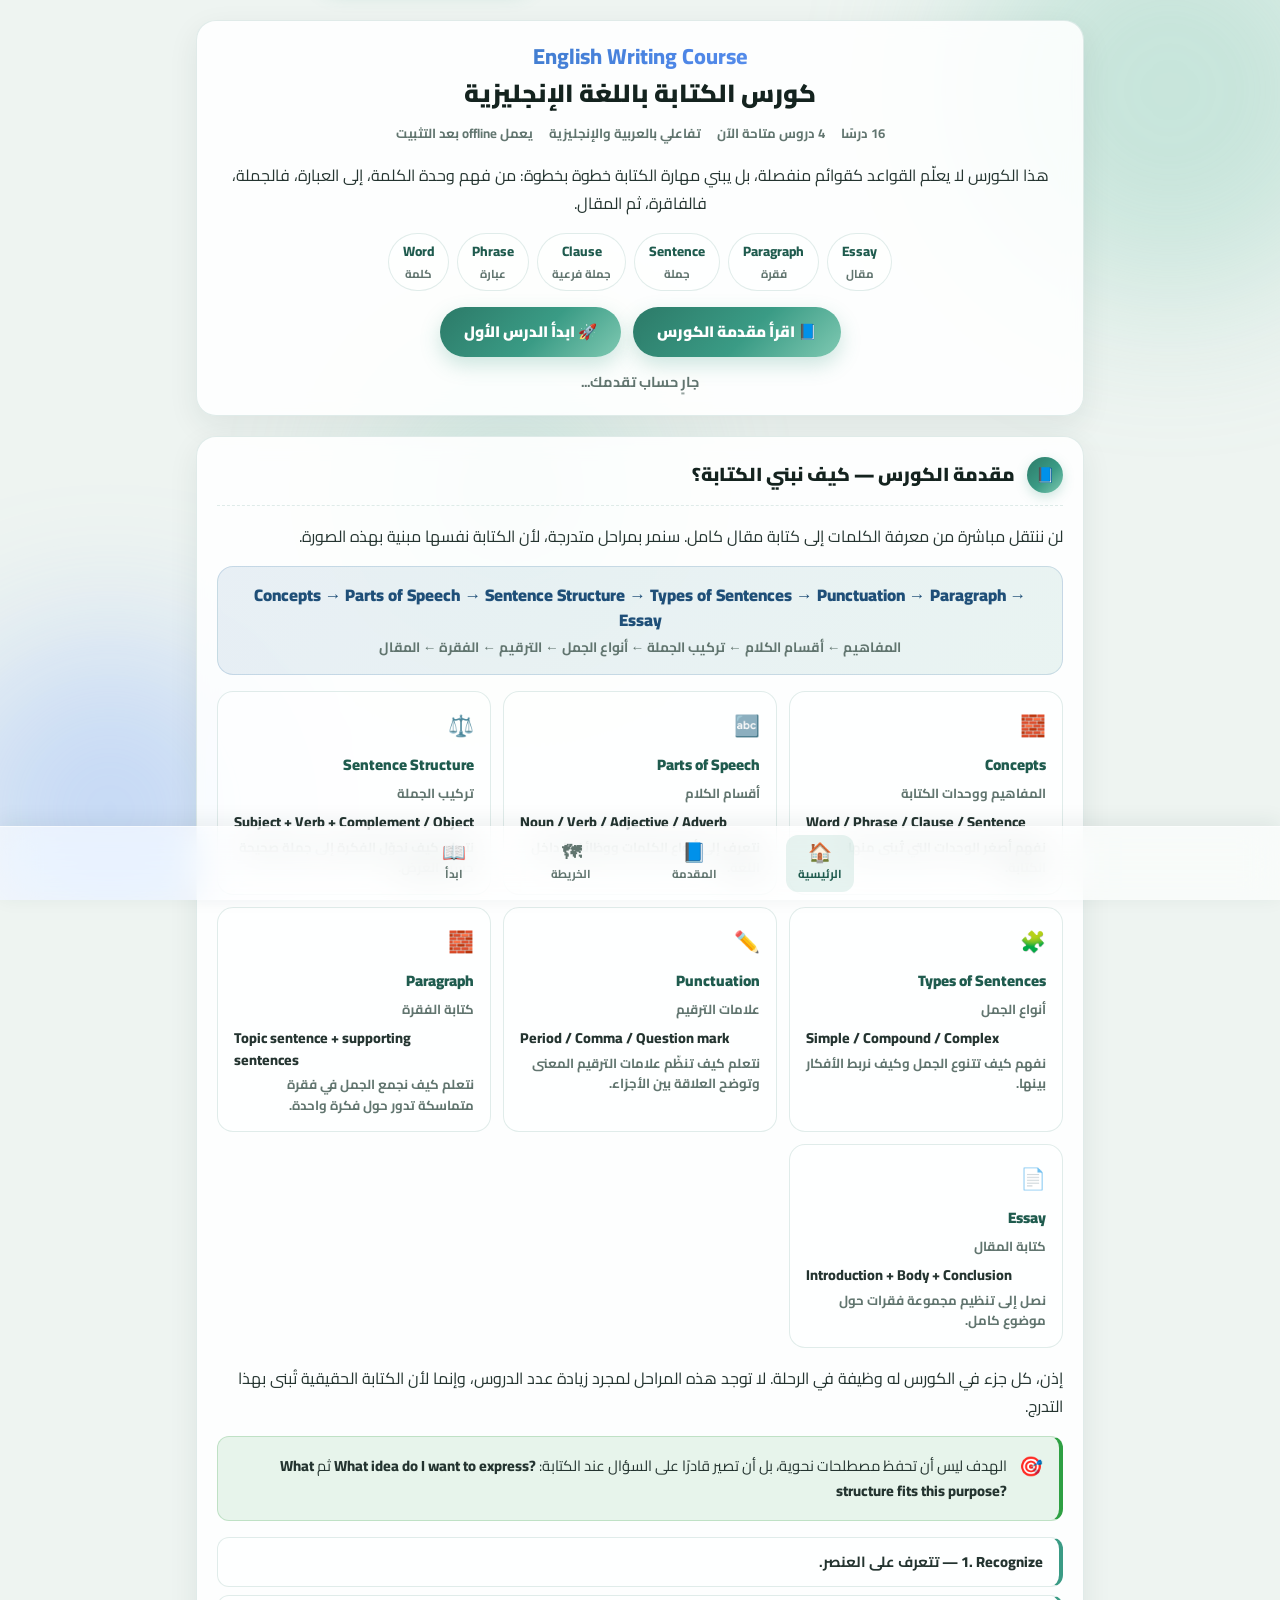
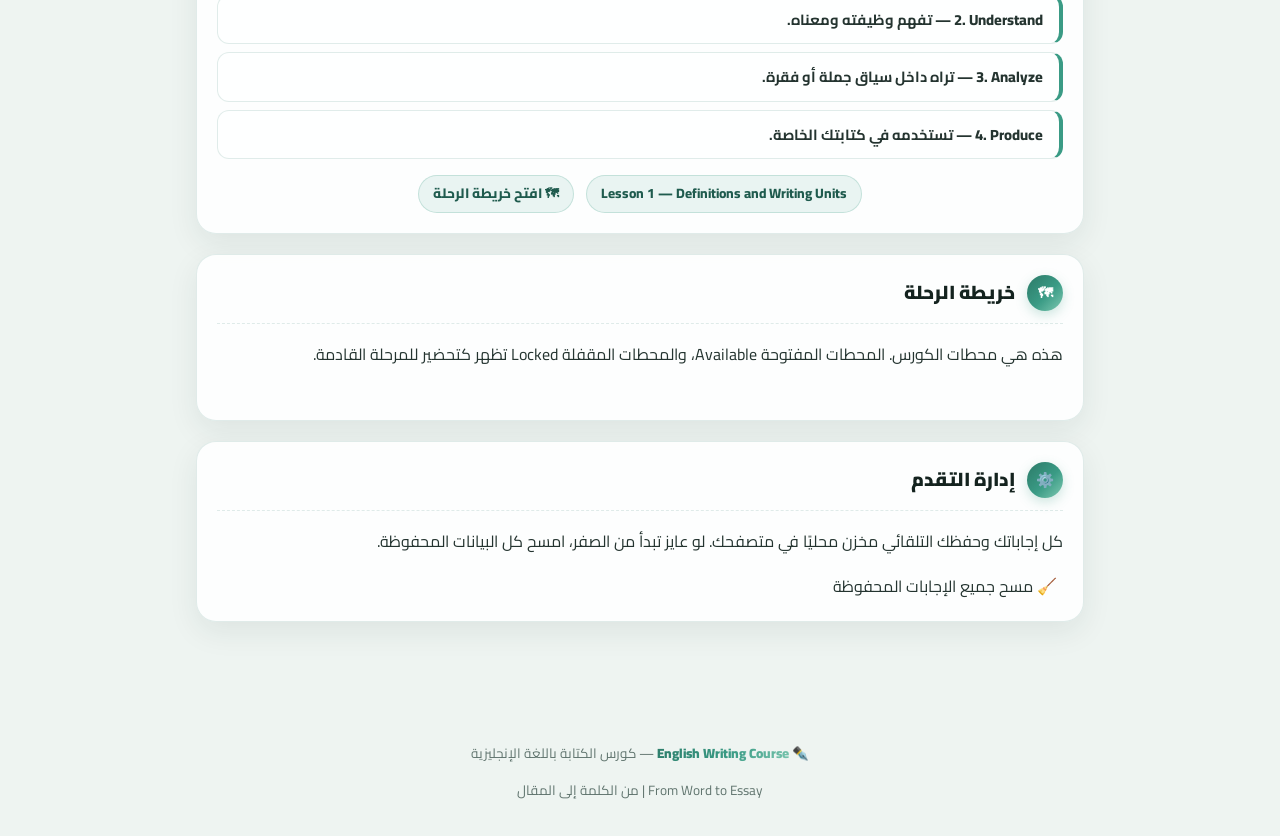
==== commit e089426c: "Update index.html" ====
--- a/index.html
+++ b/index.html
@@ -44,6 +44,26 @@
   <style>
     body[data-page="home"] .bb-tab[data-tab="toc"] {
       display: none !important;
+    }
+
+    .home-actions {
+      display: flex;
+      flex-wrap: wrap;
+      justify-content: center;
+      align-items: center;
+      gap: var(--space-3);
+      margin-top: var(--space-4);
+    }
+
+    .muted {
+      color: var(--text-muted);
+      font-weight: 700;
+      font-size: 0.9rem;
+      margin: var(--space-3) 0 0;
+    }
+
+    .intro-note {
+      margin-top: var(--space-4);
     }
   </style>
 
@@ -83,15 +103,15 @@
       </h1>
 
       <div class="lesson-meta">
-        <span>من الكلمة إلى المقال</span>
+        <span>16 درسًا</span>
+        <span>4 دروس متاحة الآن</span>
         <span>تفاعلي بالعربية والإنجليزية</span>
         <span>يعمل offline بعد التثبيت</span>
       </div>
 
       <p>
-        هذا الكورس مصمم يمشي معك خطوة بخطوة:
-        تبدأ من فهم units الكتابة الصغيرة، ثم تتدرب على أقسام الكلام،
-        ثم تبني جملة صحيحة، وبعدها تنتقل إلى الفقرة والمقال.
+        هذا الكورس لا يعلّم القواعد كقوائم منفصلة، بل يبني مهارة الكتابة خطوة بخطوة:
+        من فهم وحدة الكلمة، إلى العبارة، فالجملة، فالفاقرة، ثم المقال.
       </p>
 
       <div class="achain ltr">
@@ -103,9 +123,120 @@
         <span class="chip"><span class="e" lang="en">Essay</span><small>مقال</small></span>
       </div>
 
-      <a class="lbtn" href="lessons/lesson1.html" style="font-size:1rem;padding:var(--space-3) var(--space-6);">
-        🚀 ابدأ الدرس الأول
-      </a>
+      <div class="home-actions">
+        <a class="lbtn" href="#intro">📘 اقرأ مقدمة الكورس</a>
+        <a class="lbtn" id="continueBtn" href="lessons/lesson1.html">🚀 ابدأ الدرس الأول</a>
+      </div>
+
+      <p class="muted" id="courseStats">جارٍ حساب تقدمك...</p>
+    </section>
+
+    <section class="card" id="intro">
+      <div class="card-head">
+        <span class="num" aria-hidden="true">📘</span>
+        <h2>مقدمة الكورس — كيف نبني الكتابة؟</h2>
+      </div>
+
+      <p>
+        لن ننتقل مباشرة من معرفة الكلمات إلى كتابة مقال كامل.
+        سنمر بمراحل متدرجة، لأن الكتابة نفسها مبنية بهذه الصورة.
+      </p>
+
+      <div class="formula">
+        <span class="e" lang="en">Concepts → Parts of Speech → Sentence Structure → Types of Sentences → Punctuation → Paragraph → Essay</span>
+        <small>المفاهيم ← أقسام الكلام ← تركيب الجملة ← أنواع الجمل ← الترقيم ← الفقرة ← المقال</small>
+      </div>
+
+      <div class="roles">
+        <div class="role">
+          <span class="ric" aria-hidden="true">🧱</span>
+          <b><span class="e" lang="en">Concepts</span></b>
+          <small>المفاهيم ووحدات الكتابة</small>
+          <div class="ven" lang="en">Word / Phrase / Clause / Sentence</div>
+          <small>نفهم أصغر الوحدات التي تُبنى منها الكتابة.</small>
+        </div>
+
+        <div class="role">
+          <span class="ric" aria-hidden="true">🔤</span>
+          <b><span class="e" lang="en">Parts of Speech</span></b>
+          <small>أقسام الكلام</small>
+          <div class="ven" lang="en">Noun / Verb / Adjective / Adverb</div>
+          <small>نتعرف إلى أنواع الكلمات ووظائفها داخل اللغة.</small>
+        </div>
+
+        <div class="role">
+          <span class="ric" aria-hidden="true">⚖️</span>
+          <b><span class="e" lang="en">Sentence Structure</span></b>
+          <small>تركيب الجملة</small>
+          <div class="ven" lang="en">Subject + Verb + Complement / Object</div>
+          <small>نتعلم كيف نحوّل الفكرة إلى جملة صحيحة حسب الغرض.</small>
+        </div>
+
+        <div class="role">
+          <span class="ric" aria-hidden="true">🧩</span>
+          <b><span class="e" lang="en">Types of Sentences</span></b>
+          <small>أنواع الجمل</small>
+          <div class="ven" lang="en">Simple / Compound / Complex</div>
+          <small>نفهم كيف تتنوع الجمل وكيف نربط الأفكار بينها.</small>
+        </div>
+
+        <div class="role">
+          <span class="ric" aria-hidden="true">✏️</span>
+          <b><span class="e" lang="en">Punctuation</span></b>
+          <small>علامات الترقيم</small>
+          <div class="ven" lang="en">Period / Comma / Question mark</div>
+          <small>نتعلم كيف تنظّم علامات الترقيم المعنى وتوضح العلاقة بين الأجزاء.</small>
+        </div>
+
+        <div class="role">
+          <span class="ric" aria-hidden="true">🧱</span>
+          <b><span class="e" lang="en">Paragraph</span></b>
+          <small>كتابة الفقرة</small>
+          <div class="ven" lang="en">Topic sentence + supporting sentences</div>
+          <small>نتعلم كيف نجمع الجمل في فقرة متماسكة تدور حول فكرة واحدة.</small>
+        </div>
+
+        <div class="role">
+          <span class="ric" aria-hidden="true">📄</span>
+          <b><span class="e" lang="en">Essay</span></b>
+          <small>كتابة المقال</small>
+          <div class="ven" lang="en">Introduction + Body + Conclusion</div>
+          <small>نصل إلى تنظيم مجموعة فقرات حول موضوع كامل.</small>
+        </div>
+      </div>
+
+      <p class="intro-note">
+        إذن، كل جزء في الكورس له وظيفة في الرحلة.
+        لا توجد هذه المراحل لمجرد زيادة عدد الدروس،
+        وإنما لأن الكتابة الحقيقية تُبنى بهذا التدرج.
+      </p>
+
+      <div class="alert ok">
+        <span class="aic" aria-hidden="true">🎯</span>
+        <p>
+          الهدف ليس أن تحفظ مصطلحات نحوية،
+          بل أن تصير قادرًا على السؤال عند الكتابة:
+          <span class="e" lang="en">What idea do I want to express?</span>
+          ثم
+          <span class="e" lang="en">What structure fits this purpose?</span>
+        </p>
+      </div>
+
+      <div class="dpath">
+        <div class="dstep"><span class="e" lang="en">1. Recognize</span> — تتعرف على العنصر.</div>
+        <div class="dstep"><span class="e" lang="en">2. Understand</span> — تفهم وظيفته ومعناه.</div>
+        <div class="dstep"><span class="e" lang="en">3. Analyze</span> — تراه داخل سياق جملة أو فقرة.</div>
+        <div class="dstep"><span class="e" lang="en">4. Produce</span> — تستخدمه في كتابتك الخاصة.</div>
+      </div>
+
+      <div class="home-actions">
+        <a class="signpost" href="lessons/lesson1.html">
+          <span class="e" lang="en">Lesson 1 — Definitions and Writing Units</span>
+        </a>
+        <a class="signpost" href="#roadmap">
+          🗺 افتح خريطة الرحلة
+        </a>
+      </div>
     </section>
 
     <section class="card" id="roadmap">
@@ -120,8 +251,6 @@
       </p>
 
       <div id="roadmapStations" class="road" aria-live="polite"></div>
-
-      <div id="journeyBox"></div>
     </section>
 
     <section class="card">
@@ -139,11 +268,16 @@
         🧹 مسح جميع الإجابات المحفوظة
       </button>
     </section>
+
+    <div id="journeyBox"></div>
   </main>
 
   <footer>
     <p>
       ✒️ <b>English Writing Course</b> — كورس الكتابة باللغة الإنجليزية
+    </p>
+    <p>
+      From Word to Essay | من الكلمة إلى المقال
     </p>
   </footer>
 
@@ -155,14 +289,22 @@
         <span class="i" aria-hidden="true">🏠</span>
         <span>الرئيسية</span>
       </a>
+
+      <a class="bb-tab" href="#intro" data-tab="intro">
+        <span class="i" aria-hidden="true">📘</span>
+        <span>المقدمة</span>
+      </a>
+
       <a class="bb-tab" href="#roadmap" data-tab="map">
         <span class="i" aria-hidden="true">🗺</span>
         <span>الخريطة</span>
       </a>
+
       <a class="bb-tab" href="lessons/lesson1.html" data-tab="lesson">
         <span class="i" aria-hidden="true">📖</span>
         <span>ابدأ</span>
       </a>
+
       <button class="bb-tab" type="button" data-tab="toc" aria-controls="toc" aria-expanded="false">
         <span class="i" aria-hidden="true">📑</span>
         <span>الفهرس</span>
--- a/css/tokens.css
+++ b/css/tokens.css
@@ -1,144 +1,127 @@
 /* ===== English Writing Course — Design Tokens ===== */
 
 :root {
-  /* Brand Colors */
-  --brand-900: #174f43;
-  --brand-800: #205f51;
-  --brand-700: #2c7a68;
-  --brand-600: #3a9b85;
-  --brand-500: #5cb89e;
+  /* Typography */
+  --font-ar: "Cairo", "Segoe UI", Tahoma, Arial, sans-serif;
+  --font-en: "Cairo", "Segoe UI", Tahoma, Arial, sans-serif;
+
+  --text-xs: 0.78rem;
+  --text-sm: 0.88rem;
+  --text-base: 1rem;
+  --text-lg: 1.18rem;
+  --text-xl: 1.55rem;
+  --text-2xl: 2rem;
+  --text-3xl: 2.6rem;
+
+  --line-tight: 1.35;
+  --line-normal: 1.75;
+  --line-relaxed: 1.9;
+
+  /* Brand */
+  --brand-100: #e8f5f1;
+  --brand-200: #cde8df;
+  --brand-300: #9fdccb;
   --brand-400: #7fc9b2;
-  --brand-300: #a8dccd;
-  --brand-200: #d2eee6;
-  --brand-100: #eef8f5;
+  --brand-500: #3a9b85;
+  --brand-600: #2c7a68;
+  --brand-700: #1f5b4e;
+  --brand-800: #174339;
 
-  /* English Accent */
-  --en-700: #245b87;
+  /* English accent */
+  --en-100: #e7f0ff;
+  --en-200: #cfe0ff;
+  --en-300: #a8c8ff;
+  --en-400: #7aa7ff;
+  --en-500: #4d86e6;
   --en-600: #2b6ca3;
-  --en-500: #4a89b8;
-  --en-400: #6fa8cc;
-  --en-200: #d7e8f5;
-  --en-bg: rgba(43, 108, 163, 0.07);
-  --en-border: rgba(43, 108, 163, 0.22);
+  --en-700: #1f4f78;
 
-  /* Status Colors */
-  --success-700: #2f855a;
-  --success-500: #4caf50;
-  --success-bg: rgba(76, 175, 80, 0.12);
+  /* Status */
+  --success-100: #e6f7ec;
+  --success-500: #2ea043;
+  --success-700: #1b7a31;
 
-  --warning-700: #a87b18;
-  --warning-500: #d9a520;
-  --warning-bg: rgba(214, 178, 94, 0.10);
-  --warning-border: rgba(190, 155, 70, 0.35);
+  --warning-100: #fff5e0;
+  --warning-500: #c48e1c;
+  --warning-700: #8a6410;
 
-  --danger-700: #973f35;
+  --danger-100: #fdeceb;
   --danger-500: #b8574a;
-  --danger-bg: rgba(184, 87, 74, 0.10);
+  --danger-700: #8d3a31;
+
+  /* Surfaces */
+  --bg-page: #eef4f1;
+  --surface-card: rgba(255, 255, 255, 0.88);
+  --surface-glass: rgba(255, 255, 255, 0.62);
+  --surface-glass-soft: rgba(255, 255, 255, 0.38);
+  --surface-inset: rgba(255, 255, 255, 0.48);
 
   /* Text */
-  --text-main: #2b3a41;
-  --text-strong: #1f2d33;
-  --text-muted: #5f7076;
+  --text-strong: #14231f;
+  --text-main: #243430;
+  --text-muted: #61756f;
   --text-inverse: #ffffff;
 
-  /* Surfaces */
-  --page-bg: linear-gradient(165deg, #f4f7f6 0%, #eef4f1 45%, #f2f6f8 100%);
-  --surface-glass: rgba(255, 255, 255, 0.60);
-  --surface-glass-soft: rgba(255, 255, 255, 0.38);
-  --surface-card: rgba(255, 255, 255, 0.52);
-  --surface-example: rgba(58, 155, 133, 0.07);
-  --surface-warning: var(--warning-bg);
-  --surface-success: var(--success-bg);
-  --surface-danger: var(--danger-bg);
-
   /* Borders */
-  --border-glass: rgba(255, 255, 255, 0.75);
-  --border-glass-soft: rgba(255, 255, 255, 0.50);
-  --border-brand: rgba(58, 155, 133, 0.35);
-  --border-example: rgba(58, 155, 133, 0.25);
-  --border-warning: var(--warning-border);
-  --border-en: var(--en-border);
+  --border-glass: rgba(255, 255, 255, 0.55);
+  --border-glass-soft: rgba(44, 122, 104, 0.14);
+  --border-strong: rgba(44, 122, 104, 0.24);
 
   /* Gradients */
-  --gradient-brand: linear-gradient(135deg, var(--brand-600) 0%, var(--brand-500) 55%, var(--brand-400) 100%);
-  --gradient-brand-dark: linear-gradient(135deg, var(--brand-700), var(--brand-500));
-  --gradient-en: linear-gradient(135deg, var(--en-500), var(--en-400));
-  --gradient-warning: linear-gradient(135deg, #d9a520, #e6c068);
-  --gradient-danger: linear-gradient(135deg, #b8574a, #d17b6f);
+  --gradient-brand: linear-gradient(135deg, #2c7a68 0%, #3a9b85 55%, #7fc9b2 100%);
+  --gradient-en: linear-gradient(135deg, #2b6ca3 0%, #4d86e6 55%, #7aa7ff 100%);
+  --gradient-soft: linear-gradient(135deg, rgba(255,255,255,0.78), rgba(255,255,255,0.42));
 
   /* Shadows */
-  --shadow-soft: 0 8px 30px rgba(30, 60, 50, 0.08);
-  --shadow-medium: 0 10px 28px rgba(30, 60, 50, 0.12);
-  --shadow-brand: 0 8px 24px rgba(58, 155, 133, 0.28);
-  --shadow-brand-strong: 0 12px 32px rgba(58, 155, 133, 0.35);
-  --shadow-en: 0 8px 24px rgba(74, 137, 184, 0.25);
-  --shadow-warning: 0 8px 24px rgba(217, 165, 32, 0.22);
-  --shadow-danger: 0 8px 24px rgba(184, 87, 74, 0.22);
+  --shadow-soft: 0 10px 30px rgba(31, 45, 51, 0.08);
+  --shadow-card: 0 18px 45px rgba(31, 45, 51, 0.10);
+  --shadow-brand: 0 8px 20px rgba(58, 155, 133, 0.25);
+  --shadow-brand-strong: 0 12px 28px rgba(58, 155, 133, 0.34);
 
   /* Blur */
-  --blur-glass: blur(16px) saturate(1.3);
-  --blur-soft: blur(8px);
+  --blur-glass: blur(18px) saturate(140%);
+  --blur-soft: blur(10px) saturate(120%);
 
-  /* Radius */
-  --radius-xs: 8px;
-  --radius-sm: 10px;
-  --radius-md: 14px;
-  --radius-lg: 18px;
-  --radius-xl: 22px;
-  --radius-2xl: 28px;
+  /* Radii */
+  --radius-xs: 0.375rem;
+  --radius-sm: 0.5rem;
+  --radius-md: 0.75rem;
+  --radius-lg: 1rem;
+  --radius-xl: 1.25rem;
+  --radius-2xl: 1.75rem;
   --radius-pill: 999px;
 
   /* Spacing */
-  --space-1: 4px;
-  --space-2: 8px;
-  --space-3: 12px;
-  --space-4: 16px;
-  --space-5: 20px;
-  --space-6: 24px;
-  --space-7: 28px;
-  --space-8: 32px;
-  --space-9: 36px;
-  --space-10: 40px;
-  --space-12: 48px;
-  --space-14: 56px;
-  --space-16: 64px;
+  --space-0: 0;
+  --space-1: 0.25rem;
+  --space-2: 0.5rem;
+  --space-3: 0.75rem;
+  --space-4: 1rem;
+  --space-5: 1.25rem;
+  --space-6: 1.5rem;
+  --space-7: 2rem;
+  --space-8: 2.5rem;
+  --space-9: 3rem;
+  --space-10: 3.5rem;
+  --space-11: 4rem;
+  --space-12: 4.5rem;
+  --space-13: 5rem;
+  --space-14: 5.5rem;
+  --space-15: 6rem;
+  --space-16: 5.5rem;
 
-  /* Typography */
-  --font-arabic: "Cairo", Tahoma, "Segoe UI", sans-serif;
-  --font-english-ui: "Inter", "Cairo", Tahoma, sans-serif;
-  --font-english-example: Georgia, "Times New Roman", "Cairo", serif;
+  /* Z-index */
+  --z-bg: 0;
+  --z-content: 1;
+  --z-progress: 50;
+  --z-fab: 60;
+  --z-bottombar: 70;
+  --z-backdrop: 80;
+  --z-toc: 90;
+  --z-skip: 100;
+  --z-toast: 9999;
 
-  --text-xs: 0.72rem;
-  --text-sm: 0.82rem;
-  --text-base: 1rem;
-  --text-md: 1.06rem;
-  --text-lg: 1.2rem;
-  --text-xl: 1.45rem;
-  --text-2xl: 1.8rem;
-
-  --line-tight: 1.35;
-  --line-normal: 1.75;
-  --line-loose: 1.95;
-
-  /* Layout */
-  --container-width: 860px;
-  --toc-width: 320px;
-  --bottombar-height: 68px;
-  --progress-height: 3px;
-
-  /* Safe Areas */
+  /* Safe areas */
+  --safe-bottom: env(safe-area-inset-bottom, 0px);
   --safe-top: env(safe-area-inset-top, 0px);
-  --safe-bottom: env(safe-area-inset-bottom, 0px);
-  --safe-left: env(safe-area-inset-left, 0px);
-  --safe-right: env(safe-area-inset-right, 0px);
-
-  /* Z Index */
-  --z-background: -1;
-  --z-content: 1;
-  --z-progress: 100;
-  --z-toc: 80;
-  --z-backdrop: 75;
-  --z-bottombar: 90;
-  --z-fab: 85;
-  --z-toast: 120;
 }
--- a/css/base.css
+++ b/css/base.css
@@ -8,76 +8,25 @@
 
 html {
   -webkit-text-size-adjust: 100%;
-  scroll-behavior: smooth;
-  scrollbar-width: thin;
-  scrollbar-color: rgba(58, 155, 133, 0.30) transparent;
-}
-
-::-webkit-scrollbar {
-  width: 9px;
-  height: 9px;
-}
-
-::-webkit-scrollbar-track {
-  background: transparent;
-}
-
-::-webkit-scrollbar-thumb {
-  background: linear-gradient(
-    180deg,
-    rgba(58, 155, 133, 0.28),
-    rgba(127, 201, 178, 0.28)
-  );
-  border-radius: var(--radius-pill);
-  border: 2px solid transparent;
-  background-clip: padding-box;
-}
-
-::-webkit-scrollbar-thumb:hover {
-  background: linear-gradient(
-    180deg,
-    rgba(58, 155, 133, 0.50),
-    rgba(127, 201, 178, 0.50)
-  );
-  border: 2px solid transparent;
-  background-clip: padding-box;
+  text-size-adjust: 100%;
+  scroll-padding-top: 88px;
 }
 
 body {
   margin: 0;
   min-height: 100vh;
-  min-height: 100svh;
+  font-family: var(--font-ar);
+  font-size: var(--text-base);
+  line-height: var(--line-normal);
   color: var(--text-main);
-  font-family: var(--font-arabic);
-  font-size: 17px;
-  line-height: var(--line-loose);
-  background: var(--page-bg);
-  background-attachment: fixed;
-  text-rendering: optimizeLegibility;
+  background: var(--bg-page);
   overflow-x: hidden;
-}
-
-::selection {
-  background: rgba(58, 155, 133, 0.22);
-  color: var(--text-strong);
-}
-
-a {
-  color: inherit;
-  text-decoration: none;
-}
-
-button,
-input,
-textarea,
-select {
-  font-family: inherit;
-}
-
-img,
-svg {
-  max-width: 100%;
-  height: auto;
+  -webkit-font-smoothing: antialiased;
+  -moz-osx-font-smoothing: grayscale;
+}
+
+body.toc-open {
+  overflow: hidden;
 }
 
 h1,
@@ -86,106 +35,206 @@
 h4,
 h5,
 h6 {
+  margin: 0 0 0.55em;
   color: var(--text-strong);
   line-height: var(--line-tight);
+  font-weight: 900;
   overflow-wrap: anywhere;
 }
 
 p {
-  margin: var(--space-2) 0;
+  margin: 0 0 1em;
+  overflow-wrap: anywhere;
+}
+
+a {
+  color: var(--brand-700);
+  text-decoration: none;
+  transition: color 0.2s ease, opacity 0.2s ease;
+}
+
+a:hover {
+  color: var(--brand-600);
+  text-decoration: underline;
+  text-underline-offset: 3px;
 }
 
 ul,
 ol {
-  padding-inline-start: var(--space-6);
-  margin: var(--space-2) 0;
+  margin: 0 0 1em;
+  padding-inline-start: 1.45em;
 }
 
 li {
-  margin: var(--space-1) 0;
+  margin: 0.35em 0;
+}
+
+li::marker {
+  color: var(--brand-600);
+  font-weight: 800;
+}
+
+strong,
+b {
+  color: var(--text-strong);
+  font-weight: 900;
+}
+
+small {
+  font-size: 0.82em;
+  line-height: 1.55;
+}
+
+code,
+kbd,
+samp,
+pre {
+  font-family: ui-monospace, SFMono-Regular, Menlo, Monaco, Consolas, "Liberation Mono", monospace;
+  unicode-bidi: embed;
+}
+
+code {
+  background: rgba(44, 122, 104, 0.09);
+  border: 1px solid rgba(44, 122, 104, 0.12);
+  border-radius: var(--radius-xs);
+  padding: 0.1rem 0.35rem;
+  color: var(--brand-700);
+  font-weight: 700;
+  white-space: nowrap;
+}
+
+pre {
+  margin: 0 0 1em;
+  padding: var(--space-4);
+  overflow-x: auto;
+  background: rgba(20, 35, 31, 0.92);
+  color: #e9f5f1;
+  border-radius: var(--radius-lg);
+  line-height: 1.7;
+}
+
+pre code {
+  background: transparent;
+  border: 0;
+  color: inherit;
+  padding: 0;
+  white-space: pre;
+}
+
+img,
+svg,
+video,
+canvas {
+  max-width: 100%;
+  height: auto;
+  display: block;
+}
+
+button,
+input,
+select,
+textarea {
+  font: inherit;
+  color: inherit;
+}
+
+button {
+  cursor: pointer;
+  border: 0;
+  background: none;
+}
+
+input,
+select,
+textarea {
+  width: 100%;
+  border: 1px solid var(--border-glass-soft);
+  border-radius: var(--radius-md);
+  background: rgba(255, 255, 255, 0.72);
+  padding: var(--space-3);
+  transition: border-color 0.2s ease, box-shadow 0.2s ease, background 0.2s ease;
+}
+
+textarea {
+  min-height: 120px;
+  resize: vertical;
+  line-height: var(--line-relaxed);
+}
+
+input:focus,
+select:focus,
+textarea:focus,
+button:focus-visible,
+a:focus-visible {
+  outline: 3px solid rgba(58, 155, 133, 0.32);
+  outline-offset: 2px;
+  border-color: var(--brand-500);
+  background: rgba(255, 255, 255, 0.88);
+}
+
+table {
+  width: 100%;
+  border-collapse: collapse;
+  margin: 1em 0;
+  font-size: var(--text-sm);
+  background: rgba(255, 255, 255, 0.42);
+  border-radius: var(--radius-lg);
+  overflow: hidden;
+}
+
+caption {
+  caption-side: top;
+  margin-bottom: var(--space-2);
+  color: var(--text-muted);
+  font-weight: 800;
+  text-align: start;
+}
+
+th,
+td {
+  border: 1px solid var(--border-glass-soft);
+  padding: 0.6rem 0.7rem;
+  text-align: start;
+  vertical-align: top;
+}
+
+th {
+  background: rgba(58, 155, 133, 0.10);
+  color: var(--text-strong);
+  font-weight: 900;
+}
+
+tbody tr:nth-child(even) {
+  background: rgba(255, 255, 255, 0.28);
 }
 
 hr {
-  border: none;
+  border: 0;
   height: 1px;
   background: var(--border-glass-soft);
   margin: var(--space-5) 0;
 }
 
-/* English inline text */
+blockquote {
+  margin: 1em 0;
+  padding: var(--space-4) var(--space-5);
+  border-inline-start: 4px solid var(--brand-500);
+  background: rgba(58, 155, 133, 0.08);
+  border-radius: var(--radius-md);
+  color: var(--text-main);
+}
+
+/* English spans */
 .e,
+.en,
 [lang="en"] {
+  font-family: var(--font-en);
   direction: ltr;
   unicode-bidi: isolate;
-  font-family: var(--font-english-ui);
-  font-weight: 700;
-  color: var(--en-600);
-}
-
-.e.serif,
-.spec .sen,
-.defcard .den,
-.q-text code,
-.dbar,
-.gitem,
-.gbox {
-  font-family: var(--font-english-example);
-}
-
-/* Background decoration */
-.bg {
-  position: fixed;
-  inset: 0;
-  z-index: var(--z-background);
-  overflow: hidden;
-  pointer-events: none;
-}
-
-.blob {
-  position: absolute;
-  border-radius: 50%;
-  filter: blur(100px);
-  opacity: 0.35;
-  animation: floatBlob 26s ease-in-out infinite alternate;
-}
-
-.b1 {
-  width: 520px;
-  height: 520px;
-  background: #cfe3f7;
-  top: -140px;
-  right: -120px;
-}
-
-.b2 {
-  width: 460px;
-  height: 460px;
-  background: #cdeadd;
-  bottom: -120px;
-  left: -100px;
-  animation-delay: -8s;
-}
-
-.b3 {
-  width: 380px;
-  height: 380px;
-  background: #f7e8c8;
-  top: 40%;
-  left: 35%;
-  animation-delay: -16s;
-  opacity: 0.28;
-}
-
-@keyframes floatBlob {
-  from {
-    transform: translate(0, 0) scale(1);
-  }
-  to {
-    transform: translate(60px, -50px) scale(1.12);
-  }
-}
-
-/* Accessibility */
+  font-weight: 800;
+}
+
+/* Screen reader only */
 .sr-only {
   position: absolute;
   width: 1px;
@@ -198,29 +247,31 @@
   border: 0;
 }
 
-.skip-link {
-  position: fixed;
-  top: calc(var(--safe-top) + var(--space-3));
-  inset-inline-start: calc(var(--safe-left) + var(--space-3));
-  z-index: 200;
-  transform: translateY(-200%);
-  background: var(--gradient-brand);
-  color: var(--text-inverse);
-  padding: var(--space-2) var(--space-4);
+/* Scrollbar */
+* {
+  scrollbar-width: thin;
+  scrollbar-color: rgba(58, 155, 133, 0.45) transparent;
+}
+
+*::-webkit-scrollbar {
+  width: 10px;
+  height: 10px;
+}
+
+*::-webkit-scrollbar-track {
+  background: transparent;
+}
+
+*::-webkit-scrollbar-thumb {
+  background: rgba(58, 155, 133, 0.38);
   border-radius: var(--radius-pill);
-  font-weight: 800;
-  box-shadow: var(--shadow-brand);
-  transition: transform 0.25s ease;
-}
-
-.skip-link:focus {
-  transform: translateY(0);
-}
-
-:focus-visible {
-  outline: 3px solid var(--brand-600);
-  outline-offset: 2px;
-  border-radius: var(--radius-xs);
+  border: 2px solid transparent;
+  background-clip: content-box;
+}
+
+*::-webkit-scrollbar-thumb:hover {
+  background: rgba(44, 122, 104, 0.58);
+  background-clip: content-box;
 }
 
 /* Reduced motion */
@@ -232,14 +283,9 @@
   *,
   *::before,
   *::after {
-    animation-duration: 0.01ms !important;
+    animation-duration: 0.001ms !important;
     animation-iteration-count: 1 !important;
-    transition-duration: 0.01ms !important;
+    transition-duration: 0.001ms !important;
     scroll-behavior: auto !important;
   }
-
-  .blob {
-    animation: none;
-    opacity: 0.18;
-  }
 }
--- a/css/layout.css
+++ b/css/layout.css
@@ -1,399 +1,564 @@
 /* ===== English Writing Course — Layout ===== */
 
-/* تصحيح طبقات Z بحيث الفهرس فوق الخلفية المعتمة والشريط السفلي */
-:root {
-  --z-bottombar: 90;
-  --z-fab: 85;
-  --z-backdrop: 100;
-  --z-progress: 110;
-  --z-toc: 120;
-  --z-toast: 130;
-}
-
-/* إلغاء أي تنقل علوي قديم نهائيًا */
-.topbar,
-.top-nav-arrows,
-.lesson-nav,
-.crumbs {
-  display: none !important;
-}
-
-/* شريط تقدم القراءة */
+/* ---- Page wrapper ---- */
+.wrap {
+  max-width: 880px;
+  margin: 0 auto;
+  padding: var(--space-5) var(--space-4) calc(var(--space-16) + env(safe-area-inset-bottom, 0px));
+  position: relative;
+  z-index: 1;
+}
+
+/* ---- Reading progress bar ---- */
 #progress {
   position: fixed;
   top: 0;
-  left: 0;
-  right: 0;
-  height: var(--progress-height);
+  inset-inline-start: 0;
+  height: 3px;
   width: 0%;
+  background: var(--gradient-brand);
   z-index: var(--z-progress);
+  transition: width 0.15s linear;
+  pointer-events: none;
+}
+
+/* ---- Background blobs ---- */
+.bg {
+  position: fixed;
+  inset: 0;
+  z-index: 0;
+  overflow: hidden;
+  pointer-events: none;
+}
+
+.blob {
+  position: absolute;
+  border-radius: 50%;
+  filter: blur(80px);
+  opacity: 0.35;
+  animation: float 18s ease-in-out infinite alternate;
+}
+
+.b1 {
+  width: 420px;
+  height: 420px;
+  background: var(--brand-400);
+  top: -120px;
+  inset-inline-start: -100px;
+}
+
+.b2 {
+  width: 340px;
+  height: 340px;
+  background: var(--en-400);
+  bottom: -80px;
+  inset-inline-end: -60px;
+  animation-delay: -6s;
+}
+
+.b3 {
+  width: 260px;
+  height: 260px;
+  background: var(--brand-300);
+  top: 40%;
+  inset-inline-start: 50%;
+  animation-delay: -12s;
+}
+
+@keyframes float {
+  0%   { transform: translate(0, 0) scale(1); }
+  50%  { transform: translate(30px, -20px) scale(1.05); }
+  100% { transform: translate(-20px, 30px) scale(0.95); }
+}
+
+/* ---- Skip link ---- */
+.skip-link {
+  position: fixed;
+  top: -60px;
+  inset-inline-start: 50%;
+  transform: translateX(-50%);
+  z-index: var(--z-skip);
   background: var(--gradient-brand);
+  color: var(--text-inverse);
+  padding: var(--space-2) var(--space-4);
   border-radius: var(--radius-pill);
-  pointer-events: none;
-}
-
-/* حاوية المحتوى */
-.wrap {
-  width: 100%;
-  max-width: var(--container-width);
-  margin-inline: auto;
-  padding:
-    calc(var(--space-6) + var(--safe-top))
-    var(--space-4)
-    calc(var(--bottombar-height) + var(--space-12) + var(--safe-bottom));
-  overflow-x: hidden;
-}
-
-/* مسافة التمرير للأقسام بدون شريط علوي */
-section[id],
-.card[id],
-.lstation[id] {
-  scroll-margin-top: calc(var(--space-6) + var(--safe-top));
-}
-
-/* ===== الفهرس: Drawer جانبي ملتصق باليمين في RTL ===== */
+  font-weight: 800;
+  box-shadow: var(--shadow-brand);
+  transition: top 0.25s ease;
+}
+
+.skip-link:focus {
+  top: var(--space-3);
+}
+
+/* ---- TOC drawer ---- */
 #toc {
   position: fixed;
-  top: calc(var(--space-4) + var(--safe-top));
-
-  /* لصق حقيقي على اليمين — لا نعتمد على inset-inline-end هنا */
-  right: calc(var(--space-3) + var(--safe-right));
-  left: auto;
-
-  z-index: var(--z-toc);
-
-  width: min(360px, calc(100vw - 24px));
-
-  max-height: calc(
-    100vh -
-    var(--bottombar-height) -
-    var(--space-12) -
-    var(--safe-top) -
-    var(--safe-bottom)
-  );
-  max-height: calc(
-    100dvh -
-    var(--bottombar-height) -
-    var(--space-12) -
-    var(--safe-top) -
-    var(--safe-bottom)
-  );
-
-  overflow-y: auto;
-  overscroll-behavior: contain;
-
-  border-radius: var(--radius-xl);
-  padding: var(--space-4);
-
+  top: 0;
+  inset-inline-end: 0;
+  width: min(340px, 88vw);
+  height: 100vh;
+  height: 100dvh;
   background: var(--surface-glass);
   backdrop-filter: var(--blur-glass);
   -webkit-backdrop-filter: var(--blur-glass);
-
-  border: 1px solid var(--border-glass);
-  box-shadow: 0 18px 50px rgba(20, 45, 38, 0.22);
-
-  /* الإخراج لليمين بالكامل عند الإغلاق */
-  transform: translateX(calc(100% + var(--space-3) + var(--safe-right)));
+  border-inline-start: 1px solid var(--border-glass);
+  z-index: var(--z-toc);
+  overflow-y: auto;
+  overscroll-behavior: contain;
+  padding: var(--space-5) var(--space-4) calc(var(--space-16) + env(safe-area-inset-bottom, 0px));
+  transform: translateX(120%);
+  visibility: hidden;
+  opacity: 0;
+  pointer-events: none;
+  transition: transform 0.35s cubic-bezier(0.4, 0, 0.2, 1),
+              opacity 0.3s ease,
+              visibility 0s linear 0.35s;
+  box-shadow: -8px 0 30px rgba(30, 60, 50, 0.12);
+}
+
+#toc.open {
+  transform: translateX(0);
+  visibility: visible;
+  opacity: 1;
+  pointer-events: auto;
+  transition: transform 0.35s cubic-bezier(0.4, 0, 0.2, 1),
+              opacity 0.3s ease,
+              visibility 0s linear 0s;
+}
+
+/* RTL: drawer comes from the right */
+[dir="rtl"] #toc {
+  transform: translateX(-120%);
+}
+
+[dir="rtl"] #toc.open {
+  transform: translateX(0);
+}
+
+.toc-head {
+  display: flex;
+  align-items: center;
+  gap: var(--space-3);
+  padding-bottom: var(--space-3);
+  border-bottom: 1px dashed var(--border-glass-soft);
+  margin-bottom: var(--space-3);
+}
+
+.toc-title {
+  display: flex;
+  flex-direction: column;
+  gap: 2px;
+}
+
+.toc-title b {
+  font-size: 0.95rem;
+  color: var(--text-strong);
+}
+
+.toc-title small {
+  font-size: 0.72rem;
+  color: var(--text-muted);
+  font-weight: 600;
+}
+
+/* Progress ring inside TOC */
+.ring {
+  position: relative;
+  width: 46px;
+  height: 46px;
+  flex: 0 0 auto;
+}
+
+.ring svg {
+  transform: rotate(-90deg);
+}
+
+.ring circle {
+  fill: none;
+  stroke-width: 4;
+  stroke-linecap: round;
+}
+
+.ring .bgc {
+  stroke: var(--border-glass-soft);
+}
+
+.ring .fgc {
+  stroke: url(#g1);
+  stroke-dasharray: 113.1;
+  stroke-dashoffset: 113.1;
+  transition: stroke-dashoffset 0.25s ease;
+}
+
+.ring span {
+  position: absolute;
+  inset: 0;
+  display: flex;
+  align-items: center;
+  justify-content: center;
+  font-size: 0.62rem;
+  font-weight: 800;
+  color: var(--text-muted);
+}
+
+/* TOC groups */
+.toc-grp {
+  margin-bottom: var(--space-3);
+}
+
+.toc-gbody {
+  display: flex;
+  flex-direction: column;
+  gap: 2px;
+}
+
+#toc a {
+  display: flex;
+  align-items: center;
+  gap: var(--space-2);
+  padding: var(--space-2) var(--space-3);
+  border-radius: var(--radius-sm);
+  font-size: 0.84rem;
+  font-weight: 700;
+  color: var(--text-main);
+  transition: background 0.2s ease, color 0.2s ease;
+  line-height: 1.5;
+}
+
+#toc a:hover {
+  background: var(--surface-glass-soft);
+  color: var(--brand-700);
+}
+
+#toc a.active {
+  background: rgba(58, 155, 133, 0.12);
+  color: var(--brand-700);
+}
+
+#toc a .n {
+  flex: 0 0 auto;
+  width: 22px;
+  height: 22px;
+  border-radius: 50%;
+  background: var(--surface-glass-soft);
+  border: 1px solid var(--border-glass-soft);
+  display: flex;
+  align-items: center;
+  justify-content: center;
+  font-size: 0.68rem;
+  font-weight: 900;
+  color: var(--text-muted);
+}
+
+#toc a.active .n {
+  background: var(--gradient-brand);
+  color: var(--text-inverse);
+  border-color: transparent;
+}
+
+/* TOC check marks */
+.toc-check {
+  width: 16px;
+  height: 16px;
+  border: 2px solid var(--border-glass-soft);
+  border-radius: 4px;
+  display: flex;
+  align-items: center;
+  justify-content: center;
+  font-size: 0.6rem;
+  color: var(--text-muted);
+  margin-inline-start: var(--space-2);
+  transition: 0.25s ease;
+  flex: 0 0 auto;
+}
+
+.toc-check.done {
+  background: var(--success-500);
+  border-color: var(--success-500);
+  color: var(--text-inverse);
+}
+
+#toc a.done {
+  color: var(--brand-600);
+}
+
+#toc a.done .toc-check {
+  background: var(--success-500);
+  border-color: var(--success-500);
+  color: var(--text-inverse);
+}
+
+/* ---- Backdrop ---- */
+#backdrop {
+  position: fixed;
+  inset: 0;
+  background: rgba(31, 45, 51, 0.35);
+  backdrop-filter: blur(2px);
+  -webkit-backdrop-filter: blur(2px);
+  z-index: var(--z-backdrop);
   opacity: 0;
   visibility: hidden;
   pointer-events: none;
-
-  transition:
-    transform 0.35s cubic-bezier(0.22, 0.61, 0.36, 1),
-    opacity 0.22s ease,
-    visibility 0.22s ease;
-
-  will-change: transform, opacity;
-}
-
-#toc.open {
-  transform: translateX(0);
-  opacity: 1;
-  visibility: visible;
-  pointer-events: auto;
-}
-
-#toc::-webkit-scrollbar {
-  width: 5px;
-}
-
-/* ===== الخلفية المعتمة ===== */
-#backdrop {
-  position: fixed;
-  inset: 0;
-  z-index: var(--z-backdrop);
-
-  background: rgba(14, 35, 30, 0.42);
-  backdrop-filter: blur(4px);
-  -webkit-backdrop-filter: blur(4px);
-
-  opacity: 0;
-  visibility: hidden;
-  pointer-events: none;
-
-  transition:
-    opacity 0.25s ease,
-    visibility 0.25s ease;
+  transition: opacity 0.3s ease, visibility 0s linear 0.3s;
 }
 
 #backdrop.show {
   opacity: 1;
   visibility: visible;
   pointer-events: auto;
-}
-
-/* ===== زر إغلاق الفهرس ===== */
-.toc-close {
-  margin-inline-start: auto;
-  flex: 0 0 auto;
-
-  width: 34px;
-  height: 34px;
-
-  border: 1px solid var(--border-glass-soft);
-  border-radius: 50%;
-
-  background: var(--surface-glass-soft);
-  color: var(--text-muted);
-
-  font-size: 1.3rem;
-  line-height: 1;
-
-  cursor: pointer;
-
-  display: flex;
-  align-items: center;
-  justify-content: center;
-
-  backdrop-filter: var(--blur-soft);
-  -webkit-backdrop-filter: var(--blur-soft);
-
-  transition: 0.25s ease;
-}
-
-.toc-close:hover {
-  background: var(--danger-bg);
-  border-color: rgba(184, 87, 74, 0.35);
-  color: var(--danger-500);
-}
-
-/* ===== الشريط السفلي ===== */
+  transition: opacity 0.3s ease, visibility 0s linear 0s;
+}
+
+/* ---- Bottom bar ---- */
 .bottombar {
   position: fixed;
-  bottom: calc(var(--space-3) + var(--safe-bottom));
-  left: calc(var(--space-3) + var(--safe-left));
-  right: calc(var(--space-3) + var(--safe-right));
+  bottom: 0;
+  inset-inline: 0;
   z-index: var(--z-bottombar);
-
-  height: var(--bottombar-height);
-  display: flex;
-  align-items: center;
-  justify-content: center;
-  padding: 0 var(--space-2);
-
-  border-radius: var(--radius-pill);
   background: var(--surface-glass);
   backdrop-filter: var(--blur-glass);
   -webkit-backdrop-filter: var(--blur-glass);
-  border: 1px solid var(--border-glass);
-  box-shadow: var(--shadow-medium);
-}
-
-/* إخفاء الأزرار القديمة وإظهار التبويبات في كل الأحجام */
-.bb-nav {
-  display: none !important;
+  border-top: 1px solid var(--border-glass);
+  padding: var(--space-2) var(--space-3) calc(var(--space-2) + env(safe-area-inset-bottom, 0px));
+  box-shadow: 0 -4px 20px rgba(30, 60, 50, 0.08);
 }
 
 .bb-tabs {
   display: flex;
-  width: 100%;
-  max-width: 760px;
-  align-items: stretch;
+  align-items: center;
   justify-content: space-around;
+  max-width: 480px;
+  margin: 0 auto;
   gap: var(--space-1);
 }
 
 .bb-tab {
-  position: relative;
   display: flex;
   flex-direction: column;
   align-items: center;
-  justify-content: center;
-  gap: 3px;
-
-  min-width: 72px;
-  min-height: 52px;
+  gap: 2px;
   padding: var(--space-2) var(--space-3);
-
-  border: 0;
   border-radius: var(--radius-md);
-  background: transparent;
-  color: var(--text-muted);
-
   font-size: 0.72rem;
-  font-weight: 800;
+  font-weight: 700;
+  color: var(--text-muted);
+  background: none;
+  border: none;
   cursor: pointer;
-  transition: 0.25s ease;
-  -webkit-tap-highlight-color: transparent;
+  transition: color 0.2s ease, background 0.2s ease;
+  min-width: 56px;
+  text-decoration: none;
+  font-family: inherit;
 }
 
 .bb-tab .i {
-  font-size: 1.35rem;
+  font-size: 1.2rem;
   line-height: 1;
-  font-family: "Cairo", "Segoe UI Emoji", "Apple Color Emoji", "Noto Color Emoji", sans-serif;
 }
 
 .bb-tab:hover {
-  background: rgba(58, 155, 133, 0.10);
   color: var(--brand-700);
+  background: var(--surface-glass-soft);
 }
 
 .bb-tab.active {
-  background: rgba(58, 155, 133, 0.16);
   color: var(--brand-700);
-}
-
-.bb-tab.active::before {
-  content: "";
-  position: absolute;
-  top: 4px;
-  width: 22px;
-  height: 3px;
-  border-radius: var(--radius-pill);
-  background: var(--gradient-brand);
-}
-
-/* ===== زر العودة للأعلى ===== */
+  background: rgba(58, 155, 133, 0.12);
+}
+
+/* ---- FAB (scroll to top) ---- */
 .fab {
   position: fixed;
-  bottom: calc(var(--bottombar-height) + var(--space-5) + var(--safe-bottom));
-  right: calc(var(--space-6) + var(--safe-right));
-  z-index: var(--z-fab);
-
-  width: 46px;
-  height: 46px;
-
-  border: 0;
+  bottom: calc(var(--space-16) + env(safe-area-inset-bottom, 0px));
+  inset-inline-end: var(--space-4);
+  width: 44px;
+  height: 44px;
   border-radius: 50%;
   background: var(--gradient-brand);
   color: var(--text-inverse);
-  font-size: 1.1rem;
+  border: none;
+  font-size: 1.2rem;
   font-weight: 900;
   cursor: pointer;
+  z-index: var(--z-fab);
   box-shadow: var(--shadow-brand);
-
-  display: none;
+  display: flex;
   align-items: center;
   justify-content: center;
-  transition: 0.3s ease;
+  opacity: 0;
+  visibility: hidden;
+  transform: translateY(12px);
+  transition: opacity 0.3s ease, transform 0.3s ease, visibility 0s linear 0.3s;
 }
 
 .fab.show {
-  display: flex;
+  opacity: 1;
+  visibility: visible;
+  transform: translateY(0);
+  transition: opacity 0.3s ease, transform 0.3s ease, visibility 0s linear 0s;
 }
 
 .fab:hover {
-  transform: translateY(-4px);
+  transform: translateY(-2px);
   box-shadow: var(--shadow-brand-strong);
 }
 
-/* ===== Toast ===== */
-.toast {
-  position: fixed;
-  bottom: calc(var(--bottombar-height) + var(--space-6) + var(--safe-bottom));
-  left: 50%;
-  transform: translateX(-50%);
-  z-index: var(--z-toast);
-
-  max-width: min(92vw, 520px);
-  padding: var(--space-3) var(--space-5);
-  border-radius: var(--radius-pill);
+/* ---- Lesson header ---- */
+.lesson-title {
+  font-size: var(--text-xl);
+  font-weight: 900;
+  text-align: center;
+  margin: 0 0 var(--space-3);
+  line-height: 1.4;
+}
+
+.lesson-title .e {
+  display: block;
+  font-size: 0.88em;
+  background: var(--gradient-en);
+  -webkit-background-clip: text;
+  background-clip: text;
+  -webkit-text-fill-color: transparent;
+  margin-bottom: var(--space-1);
+}
+
+.lesson-meta {
+  display: flex;
+  flex-wrap: wrap;
+  justify-content: center;
+  gap: var(--space-2) var(--space-4);
+  font-size: 0.82rem;
+  font-weight: 700;
+  color: var(--text-muted);
+  margin-bottom: var(--space-4);
+}
+
+.lesson-meta span {
+  display: inline-flex;
+  align-items: center;
+  gap: 4px;
+}
+
+/* ---- Card base ---- */
+.card {
+  background: var(--surface-card);
+  border: 1px solid var(--border-glass-soft);
+  border-radius: var(--radius-xl);
+  padding: var(--space-5) var(--space-5);
+  margin-bottom: var(--space-5);
+  backdrop-filter: var(--blur-soft);
+  -webkit-backdrop-filter: var(--blur-soft);
+  box-shadow: var(--shadow-soft);
+}
+
+.card.center {
+  text-align: center;
+}
+
+.card-head {
+  display: flex;
+  align-items: center;
+  gap: var(--space-3);
+  margin-bottom: var(--space-4);
+  padding-bottom: var(--space-3);
+  border-bottom: 1px dashed var(--border-glass-soft);
+}
+
+.card-head .num {
+  flex: 0 0 auto;
+  width: 36px;
+  height: 36px;
+  border-radius: 50%;
   background: var(--gradient-brand);
   color: var(--text-inverse);
-  font-weight: 800;
-  font-size: 0.88rem;
+  display: flex;
+  align-items: center;
+  justify-content: center;
+  font-weight: 900;
+  font-size: 0.92rem;
+  box-shadow: 0 4px 12px rgba(58, 155, 133, 0.25);
+}
+
+.card-head h2 {
+  margin: 0;
+  flex: 1;
+  font-size: var(--text-lg);
+  line-height: var(--line-tight);
+}
+
+.card-head h2 .e {
+  background: var(--gradient-en);
+  -webkit-background-clip: text;
+  background-clip: text;
+  -webkit-text-fill-color: transparent;
+}
+
+/* ---- Footer ---- */
+footer {
   text-align: center;
-  box-shadow: var(--shadow-brand-strong);
-  animation: toastIn 0.3s ease;
-}
-
-.toast a {
-  color: #fff;
-  text-decoration: underline;
-}
-
-@keyframes toastIn {
-  from {
-    opacity: 0;
-    transform: translate(-50%, 12px);
-  }
-  to {
-    opacity: 1;
-    transform: translate(-50%, 0);
-  }
-}
-
-/* ===== سطح المكتب ===== */
-@media (min-width: 641px) {
+  color: var(--text-muted);
+  padding: var(--space-3) 0 var(--space-5);
+  font-size: 0.84rem;
+}
+
+footer b {
+  background: var(--gradient-brand);
+  -webkit-background-clip: text;
+  background-clip: text;
+  -webkit-text-fill-color: transparent;
+}
+
+/* ---- Responsive ---- */
+@media (max-width: 640px) {
   .wrap {
-    padding-inline: var(--space-6);
-  }
-
-  .bb-tabs {
-    gap: var(--space-2);
+    padding: var(--space-4) var(--space-3) calc(var(--space-16) + env(safe-area-inset-bottom, 0px));
+  }
+
+  .card {
+    padding: var(--space-4) var(--space-3);
+    border-radius: var(--radius-lg);
+  }
+
+  .lesson-title {
+    font-size: var(--text-lg);
+  }
+
+  .lesson-meta {
+    font-size: 0.76rem;
+    gap: var(--space-1) var(--space-3);
+  }
+
+  #toc {
+    width: 100vw;
+    border-inline-start: none;
   }
 
   .bb-tab {
-    min-width: 96px;
-    font-size: 0.78rem;
-  }
-}
-
-/* ===== الموبايل ===== */
-@media (max-width: 640px) {
-  :root {
-    --bottombar-height: 66px;
-  }
-
+    min-width: 48px;
+    padding: var(--space-2);
+    font-size: 0.68rem;
+  }
+
+  .bb-tab .i {
+    font-size: 1.1rem;
+  }
+}
+
+@media (min-width: 1024px) {
   .wrap {
-    padding-inline: var(--space-3);
-    padding-bottom: calc(var(--bottombar-height) + var(--space-10) + var(--safe-bottom));
-  }
-
-  #toc {
-    top: calc(var(--space-3) + var(--safe-top));
-    right: 10px;
-    left: auto;
-    width: min(360px, calc(100vw - 20px));
-    border-radius: var(--radius-lg);
-    transform: translateX(calc(100% + 10px));
-  }
-
-  .bb-tab {
-    min-width: 64px;
-    padding: var(--space-2) 6px;
-    font-size: 0.68rem;
-  }
-
-  .bb-tab .i {
-    font-size: 1.25rem;
-  }
-
-  .fab {
-    width: 42px;
-    height: 42px;
-    bottom: calc(var(--bottombar-height) + var(--space-4) + var(--safe-bottom));
-    right: calc(var(--space-4) + var(--safe-right));
-  }
-}
-
-@media (max-width: 380px) {
-  .bb-tab {
-    min-width: 58px;
-    font-size: 0.64rem;
-  }
-
-  .bb-tab .i {
-    font-size: 1.15rem;
+    max-width: 920px;
+  }
+}
+
+/* ---- Print override guard ---- */
+@media print {
+  #toc,
+  #backdrop,
+  .bottombar,
+  .fab,
+  #progress,
+  .bg {
+    display: none !important;
   }
 }
--- a/css/components.css
+++ b/css/components.css
@@ -1,46 +1,152 @@
 /* ===== English Writing Course — Components ===== */
 
-.glass {
-  background: var(--surface-glass);
-  backdrop-filter: var(--blur-glass);
-  -webkit-backdrop-filter: var(--blur-glass);
-  border: 1px solid var(--border-glass);
-  box-shadow: var(--shadow-soft);
-}
-
+/* ---- Generic helpers ---- */
+.center { text-align: center; }
+
+.sr-only {
+  position: absolute;
+  width: 1px;
+  height: 1px;
+  padding: 0;
+  margin: -1px;
+  overflow: hidden;
+  clip: rect(0, 0, 0, 0);
+  white-space: nowrap;
+  border: 0;
+}
+
+.e,
+.en,
+[lang="en"] {
+  font-family: var(--font-en);
+  direction: ltr;
+  unicode-bidi: isolate;
+  font-weight: 800;
+}
+
+.lbtn {
+  display: inline-flex;
+  align-items: center;
+  justify-content: center;
+  gap: 8px;
+  background: var(--gradient-brand);
+  color: var(--text-inverse);
+  border: none;
+  border-radius: var(--radius-pill);
+  padding: var(--space-3) var(--space-6);
+  font-weight: 900;
+  font-size: 0.95rem;
+  cursor: pointer;
+  box-shadow: var(--shadow-brand);
+  transition: transform 0.2s ease, box-shadow 0.2s ease;
+  text-decoration: none;
+  font-family: inherit;
+}
+
+.lbtn:hover {
+  transform: translateY(-2px);
+  box-shadow: var(--shadow-brand-strong);
+  color: var(--text-inverse);
+  text-decoration: none;
+}
+
+.signpost {
+  display: inline-flex;
+  align-items: center;
+  gap: 6px;
+  background: rgba(58, 155, 133, 0.10);
+  color: var(--brand-700);
+  border: 1px solid rgba(58, 155, 133, 0.22);
+  border-radius: var(--radius-pill);
+  padding: 6px 14px;
+  font-weight: 800;
+  font-size: 0.85rem;
+  text-decoration: none;
+  transition: background 0.2s ease, transform 0.2s ease;
+}
+
+.signpost:hover {
+  background: rgba(58, 155, 133, 0.18);
+  transform: translateY(-1px);
+  text-decoration: none;
+  color: var(--brand-700);
+}
+
+/* ---- Alert boxes ---- */
+.alert {
+  position: relative;
+  display: flex;
+  align-items: flex-start;
+  gap: var(--space-3);
+  background: rgba(196, 142, 28, 0.10);
+  border: 1px solid rgba(196, 142, 28, 0.22);
+  border-inline-start: 4px solid var(--warning-500);
+  border-radius: var(--radius-md);
+  padding: var(--space-4) var(--space-4) var(--space-4) var(--space-5);
+  margin: var(--space-4) 0;
+  color: var(--text-main);
+}
+
+.alert .aic {
+  flex: 0 0 auto;
+  font-size: 1.2rem;
+  line-height: 1.4;
+}
+
+.alert p {
+  margin: 0;
+  font-size: 0.92rem;
+  line-height: 1.75;
+}
+
+.alert.ok {
+  background: rgba(46, 160, 67, 0.10);
+  border-color: rgba(46, 160, 67, 0.22);
+  border-inline-start-color: var(--success-500);
+}
+
+.alert.danger {
+  background: rgba(184, 87, 74, 0.10);
+  border-color: rgba(184, 87, 74, 0.22);
+  border-inline-start-color: var(--danger-500);
+}
+
+/* ---- Card ---- */
 .card {
-  position: relative;
-  overflow: hidden;
+  background: var(--surface-card);
+  border: 1px solid var(--border-glass-soft);
   border-radius: var(--radius-xl);
-  padding: var(--space-5) var(--space-6);
+  padding: var(--space-5) var(--space-5);
   margin-bottom: var(--space-5);
-  background: var(--surface-card);
   backdrop-filter: var(--blur-soft);
   -webkit-backdrop-filter: var(--blur-soft);
-  border: 1px solid var(--border-glass-soft);
   box-shadow: var(--shadow-soft);
 }
 
+.card.center { text-align: center; }
+
 .card-head {
   display: flex;
   align-items: center;
   gap: var(--space-3);
-  margin-bottom: var(--space-2);
+  margin-bottom: var(--space-4);
+  padding-bottom: var(--space-3);
+  border-bottom: 1px dashed var(--border-glass-soft);
 }
 
 .card-head .num {
-  min-width: 40px;
-  height: 40px;
-  border-radius: var(--radius-md);
+  flex: 0 0 auto;
+  width: 36px;
+  height: 36px;
+  border-radius: 50%;
   background: var(--gradient-brand);
   color: var(--text-inverse);
   display: flex;
   align-items: center;
   justify-content: center;
   font-weight: 900;
-  font-size: 1rem;
-  box-shadow: 0 5px 14px rgba(58, 155, 133, 0.25);
-  flex: 0 0 auto;
+  font-size: 0.92rem;
+  box-shadow: 0 4px 12px rgba(58, 155, 133, 0.25);
 }
 
 .card-head h2 {
@@ -57,492 +163,240 @@
   -webkit-text-fill-color: transparent;
 }
 
-.card h3 {
-  color: var(--brand-700);
-  margin: var(--space-5) 0 var(--space-2);
-  font-size: var(--text-md);
-  padding-inline-start: var(--space-3);
-  border-inline-start: 3px solid var(--brand-600);
-  border-radius: 2px;
-}
-
-.card h4 {
-  color: var(--text-muted);
-  margin: var(--space-3) 0 var(--space-1);
+/* ---- Coach (question box) ---- */
+.coach {
+  background: rgba(43, 108, 163, 0.08);
+  border: 1px solid rgba(43, 108, 163, 0.18);
+  border-radius: var(--radius-lg);
+  padding: var(--space-4) var(--space-5);
+  margin: var(--space-4) 0;
+  text-align: center;
+}
+
+.coach .cen {
+  font-size: 1.05rem;
+  font-weight: 900;
+  color: var(--en-700);
+  margin-bottom: 4px;
+  line-height: 1.5;
+}
+
+.coach .car {
+  font-size: 0.92rem;
+  color: var(--text-muted);
+  font-weight: 700;
+}
+
+/* ---- Definition card ---- */
+.defcard {
+  background: var(--surface-inset);
+  border: 1px solid var(--border-glass-soft);
+  border-radius: var(--radius-lg);
+  padding: var(--space-4) var(--space-5);
+  margin: var(--space-4) 0;
+}
+
+.defcard .dhead {
+  font-weight: 900;
+  font-size: 1.02rem;
+  color: var(--brand-700);
+  margin-bottom: var(--space-2);
+  padding-bottom: var(--space-2);
+  border-bottom: 1px dashed var(--border-glass-soft);
+}
+
+.defcard .den {
   font-size: 0.95rem;
-}
-
-.alert {
-  display: flex;
-  gap: var(--space-3);
-  align-items: center;
-  background: var(--surface-warning);
-  border: 1px solid var(--border-warning);
-  border-radius: var(--radius-lg);
+  color: var(--text-main);
+  line-height: 1.7;
+  margin-bottom: var(--space-2);
+  font-family: var(--font-en);
+  direction: ltr;
+  unicode-bidi: isolate;
+}
+
+.defcard .dar {
+  font-size: 0.92rem;
+  color: var(--text-muted);
+  line-height: 1.75;
+}
+
+/* ---- Spec box (example) ---- */
+.spec {
+  background: rgba(255, 255, 255, 0.55);
+  border: 1px solid var(--border-glass-soft);
+  border-inline-start: 4px solid var(--brand-500);
+  border-radius: var(--radius-md);
   padding: var(--space-3) var(--space-4);
   margin: var(--space-3) 0;
-  backdrop-filter: var(--blur-soft);
-  -webkit-backdrop-filter: var(--blur-soft);
-}
-
-.alert .aic {
-  flex: 0 0 38px;
-  width: 38px;
-  height: 38px;
-  border-radius: 50%;
-  background: var(--warning-500);
-  color: var(--text-inverse);
-  display: flex;
-  align-items: center;
-  justify-content: center;
+}
+
+.spec .slabel {
+  display: flex;
+  align-items: center;
+  gap: 6px;
+  font-size: 0.82rem;
+  font-weight: 800;
+  color: var(--brand-700);
+  margin-bottom: var(--space-2);
+}
+
+.spec .sen {
   font-size: 1rem;
-  box-shadow: 0 4px 12px rgba(217, 165, 32, 0.35);
-}
-
-.alert.ok {
-  background: var(--surface-success);
-  border-color: rgba(58, 155, 133, 0.35);
-}
-
-.alert.ok .aic {
-  background: var(--gradient-brand);
-  box-shadow: 0 4px 12px rgba(58, 155, 133, 0.3);
-}
-
-.alert p {
-  margin: 0;
-  font-weight: 700;
-  font-size: 0.95rem;
-}
-
+  font-weight: 800;
+  color: var(--text-strong);
+  line-height: 1.6;
+  font-family: var(--font-en);
+  direction: ltr;
+  unicode-bidi: isolate;
+  margin-bottom: 4px;
+}
+
+.spec .sar {
+  font-size: 0.9rem;
+  color: var(--text-muted);
+  line-height: 1.7;
+}
+
+/* ---- Formula ---- */
 .formula {
-  margin: var(--space-4) auto;
-  max-width: 560px;
+  background: linear-gradient(135deg, rgba(43, 108, 163, 0.10), rgba(58, 155, 133, 0.10));
+  border: 1px solid rgba(43, 108, 163, 0.18);
+  border-radius: var(--radius-lg);
+  padding: var(--space-4) var(--space-5);
+  margin: var(--space-4) 0;
   text-align: center;
-  border: 2px solid var(--brand-600);
-  border-radius: var(--radius-md);
-  background: var(--surface-glass-soft);
-  padding: var(--space-4) var(--space-5) var(--space-3);
-  font-weight: 900;
-  font-size: 1.02rem;
-  backdrop-filter: var(--blur-soft);
-  -webkit-backdrop-filter: var(--blur-soft);
-  box-shadow: 0 6px 18px rgba(58, 155, 133, 0.15);
-  position: relative;
-}
-
-.formula::before {
-  content: "📐 Rule — قاعدة";
-  position: absolute;
-  top: -12px;
-  inset-inline-start: var(--space-4);
-  background: var(--gradient-brand);
-  color: var(--text-inverse);
-  font-size: 0.64rem;
-  padding: 2px var(--space-3);
-  border-radius: var(--radius-pill);
-  font-weight: 800;
-}
-
-.formula .e { font-size: 1.02rem; }
+}
+
+.formula .e,
+.formula > span:first-child {
+  display: block;
+  font-size: 1.05rem;
+  font-weight: 900;
+  color: var(--en-700);
+  font-family: var(--font-en);
+  direction: ltr;
+  unicode-bidi: isolate;
+  margin-bottom: 4px;
+  line-height: 1.5;
+}
 
 .formula small {
   display: block;
+  font-size: 0.85rem;
   color: var(--text-muted);
   font-weight: 700;
-  font-size: 0.84rem;
-  margin-top: var(--space-1);
-}
-
-.coach {
-  position: relative;
-  margin: var(--space-4) 0;
-  background: var(--en-bg);
-  border: 1px dashed var(--en-border);
-  border-radius: var(--radius-lg);
-  padding: var(--space-4) var(--space-5) var(--space-3);
-  backdrop-filter: var(--blur-soft);
-  -webkit-backdrop-filter: var(--blur-soft);
-}
-
-.coach::before {
-  content: "❓";
-  position: absolute;
-  top: -14px;
-  inset-inline-start: var(--space-4);
-  width: 30px;
-  height: 30px;
-  background: var(--gradient-en);
-  color: var(--text-inverse);
-  border-radius: 50%;
-  display: flex;
-  align-items: center;
-  justify-content: center;
-  font-size: 0.85rem;
-  box-shadow: 0 4px 10px rgba(74, 137, 184, 0.35);
-}
-
-.coach .cen {
-  direction: ltr;
-  text-align: left;
-  color: var(--en-600);
-  font-weight: 800;
-}
-
-.coach .car {
-  color: var(--text-muted);
-  font-weight: 600;
-  font-size: 0.88rem;
-}
-
-.defcard {
-  border: 1px solid var(--border-glass-soft);
-  border-radius: var(--radius-lg);
-  overflow: hidden;
-  margin: var(--space-3) 0;
-  backdrop-filter: var(--blur-soft);
-  -webkit-backdrop-filter: var(--blur-soft);
-  background: var(--surface-glass-soft);
-}
-
-.defcard .dhead {
-  display: flex;
-  align-items: center;
-  gap: var(--space-2);
-  background: var(--gradient-brand);
-  color: var(--text-inverse);
-  padding: var(--space-2) var(--space-4);
-  font-weight: 900;
-  font-size: 0.84rem;
-}
-
-.defcard .dhead .e { color: var(--text-inverse); }
-
-.defcard .dhead::before { content: "📖"; font-size: 0.9rem; }
-
-.defcard .den {
-  direction: ltr;
-  text-align: left;
-  background: var(--en-bg);
-  color: var(--en-600);
-  padding: var(--space-3) var(--space-5);
-  font-weight: 700;
-  border-bottom: 1px dashed var(--en-border);
-  font-family: var(--font-english-example);
-}
-
-.defcard .dar {
-  direction: rtl;
-  background: var(--surface-glass);
-  padding: var(--space-3) var(--space-5);
-  font-weight: 600;
-}
-
-.spec {
-  margin: var(--space-3) 0;
-  border: 1px solid var(--border-example);
-  border-inline-start: 5px solid var(--brand-600);
-  border-radius: var(--radius-lg);
-  background: var(--surface-example);
-  padding: var(--space-3) var(--space-5) var(--space-2);
-  backdrop-filter: var(--blur-soft);
-  -webkit-backdrop-filter: var(--blur-soft);
-}
-
-.spec .slabel {
-  font-size: 0.66rem;
-  font-weight: 900;
-  opacity: 0.85;
-  display: flex;
-  gap: var(--space-2);
-  align-items: center;
-  margin-bottom: var(--space-1);
-  color: var(--brand-700);
-}
-
-.spec .sen {
-  direction: ltr;
-  text-align: center;
-  font-family: var(--font-english-example);
-  font-size: 1.12rem;
-  font-weight: 700;
-  color: var(--en-600);
-  padding: var(--space-2) 0;
-}
-
-.spec .sar {
-  text-align: center;
-  color: var(--text-muted);
-  font-size: 0.88rem;
-  font-weight: 600;
-  border-top: 1px dashed var(--border-example);
-  margin-top: var(--space-2);
-  padding-top: var(--space-2);
-}
-
-.signpost {
-  display: inline-flex;
-  align-items: center;
-  gap: var(--space-2);
-  background: var(--gradient-en);
-  color: var(--text-inverse);
-  border-radius: var(--radius-md);
-  padding: var(--space-2) var(--space-5);
-  font-weight: 800;
-  font-size: 0.84rem;
-  box-shadow: 0 5px 14px rgba(74, 137, 184, 0.3);
-  margin: var(--space-2) 0;
-  text-decoration: none;
-  transition: 0.25s ease;
-}
-
-.signpost::after { content: "←"; font-weight: 900; }
-
-.signpost:hover {
-  transform: translateY(-2px);
-  box-shadow: 0 8px 18px rgba(74, 137, 184, 0.35);
-}
-
-.lbtn,
-.jbtn,
-.rv,
-.reset,
-.opts button {
-  cursor: pointer;
-  font-family: inherit;
-  font-weight: 800;
-  text-decoration: none;
-  transition: 0.25s ease;
-  -webkit-tap-highlight-color: transparent;
-}
-
-.lbtn {
-  display: inline-flex;
-  align-items: center;
-  gap: var(--space-2);
-  background: var(--gradient-brand);
-  color: var(--text-inverse);
-  border-radius: var(--radius-pill);
-  padding: var(--space-2) var(--space-5);
-  font-size: 0.8rem;
-  box-shadow: 0 5px 14px rgba(58, 155, 133, 0.3);
-  border: 0;
-}
-
-.lbtn:hover {
-  transform: translateY(-2px);
-  box-shadow: 0 8px 18px rgba(58, 155, 133, 0.35);
-}
-
-.jbtn {
-  display: inline-flex;
-  align-items: center;
-  gap: var(--space-2);
-  background: var(--surface-glass-soft);
-  border: 1px solid var(--border-glass-soft);
-  border-radius: var(--radius-pill);
-  padding: var(--space-3) var(--space-6);
-  font-size: 0.88rem;
-  color: var(--brand-700);
-  backdrop-filter: var(--blur-soft);
-  -webkit-backdrop-filter: var(--blur-soft);
-}
-
-.jbtn:hover {
-  background: var(--gradient-brand);
-  color: var(--text-inverse);
-}
-
-.jbtn.lock {
-  color: var(--text-muted);
-  border-style: dashed;
-}
-
-.rv,
-.reset {
-  border: 1px solid var(--border-glass-soft);
-  background: var(--surface-glass-soft);
-  backdrop-filter: var(--blur-soft);
-  -webkit-backdrop-filter: var(--blur-soft);
-  color: var(--brand-700);
-  border-radius: var(--radius-pill);
-  padding: var(--space-2) var(--space-5);
-  font-size: 0.82rem;
-  margin: var(--space-2) 0;
-  min-height: 40px;
-}
-
-.rv:hover,
-.reset:hover {
-  background: var(--gradient-brand);
-  color: var(--text-inverse);
-}
-
-.achain {
-  display: flex;
-  gap: var(--space-2);
-  align-items: center;
-  justify-content: center;
-  flex-wrap: wrap;
-  margin: var(--space-3) 0;
-}
-
-.achain .chip {
-  background: var(--surface-glass-soft);
-  border: 1px solid var(--border-glass-soft);
-  border-radius: var(--radius-pill);
-  padding: var(--space-1) var(--space-4);
-  font-weight: 800;
-  font-size: 0.86rem;
-  backdrop-filter: var(--blur-soft);
-  -webkit-backdrop-filter: var(--blur-soft);
-}
-
-.achain.rtl { direction: rtl; }
-
-.achain.rtl .chip:not(:last-child)::after {
-  content: "←";
-  margin-inline-start: var(--space-2);
-  color: var(--brand-600);
-  font-weight: 900;
-}
-
-.achain.ltr { direction: ltr; }
-
-.achain.ltr .chip:not(:last-child)::after {
-  content: "→";
-  margin-inline-start: var(--space-2);
-  color: var(--brand-600);
-  font-weight: 900;
-}
-
-.achain.mini .chip {
-  padding: 1px var(--space-3);
-  font-size: 0.78rem;
-}
-
-.fgrid {
-  display: grid;
-  grid-template-columns: repeat(auto-fill, minmax(104px, 1fr));
-  gap: var(--space-3);
-  margin: var(--space-3) 0;
-}
-
-.fcard {
-  background: var(--surface-glass-soft);
-  border: 1px solid var(--border-glass-soft);
-  border-radius: var(--radius-sm);
-  padding: var(--space-2) var(--space-2);
-  text-align: center;
-  backdrop-filter: var(--blur-soft);
-  -webkit-backdrop-filter: var(--blur-soft);
-  transition: 0.25s ease;
-}
-
-.fcard:hover {
-  transform: translateY(-3px);
-  border-color: var(--brand-600);
-  box-shadow: 0 6px 16px rgba(58, 155, 133, 0.2);
-}
-
-.fcard .e { display: block; font-size: 0.95rem; }
-
-.fcard small {
-  color: var(--text-muted);
-  font-weight: 700;
-  font-size: 0.75rem;
-}
-
+}
+
+/* ---- Roles grid ---- */
 .roles {
   display: grid;
-  grid-template-columns: repeat(3, 1fr);
+  grid-template-columns: repeat(auto-fit, minmax(220px, 1fr));
   gap: var(--space-3);
-  margin: var(--space-3) 0;
+  margin: var(--space-4) 0;
 }
 
 .role {
-  background: var(--surface-glass-soft);
-  border: 1px solid var(--border-glass-soft);
-  border-radius: var(--radius-md);
-  padding: var(--space-3) var(--space-3);
-  text-align: center;
-  backdrop-filter: var(--blur-soft);
-  -webkit-backdrop-filter: var(--blur-soft);
-  transition: 0.25s ease;
-}
-
-.role:hover {
-  border-color: var(--brand-600);
-  transform: translateY(-3px);
-}
-
-.role .ric { font-size: 1.4rem; }
-
+  background: var(--surface-inset);
+  border: 1px solid var(--border-glass-soft);
+  border-radius: var(--radius-lg);
+  padding: var(--space-4);
+  display: flex;
+  flex-direction: column;
+  gap: 4px;
+}
+
+.role .ric {
+  font-size: 1.3rem;
+  margin-bottom: 4px;
+}
+
+.role b,
 .role .e {
-  display: block;
-  font-weight: 800;
-  margin: var(--space-1) 0 var(--space-1);
+  font-size: 0.95rem;
+  font-weight: 900;
+  color: var(--brand-700);
 }
 
 .role small {
+  font-size: 0.82rem;
   color: var(--text-muted);
   font-weight: 700;
-  font-size: 0.75rem;
-  display: block;
-}
-
-.funs {
-  display: grid;
-  grid-template-columns: 1fr 1fr;
-  gap: var(--space-3);
-  margin: var(--space-3) 0;
-}
-
-.fun {
-  background: var(--surface-glass-soft);
-  border: 1px solid var(--border-glass-soft);
+}
+
+.role .ven {
+  font-size: 0.9rem;
+  color: var(--text-main);
+  font-family: var(--font-en);
+  direction: ltr;
+  unicode-bidi: isolate;
+  font-weight: 800;
+  margin-top: 4px;
+}
+
+/* ---- Chain (horizontal steps) ---- */
+.achain {
+  display: flex;
+  flex-wrap: wrap;
+  align-items: center;
+  gap: var(--space-2);
+  margin: var(--space-4) 0;
+  justify-content: center;
+}
+
+.achain.ltr {
+  direction: ltr;
+}
+
+.achain .chip {
+  display: inline-flex;
+  flex-direction: column;
+  align-items: center;
+  gap: 2px;
+  background: var(--surface-inset);
+  border: 1px solid var(--border-glass-soft);
+  border-radius: var(--radius-pill);
+  padding: 6px 14px;
+  font-size: 0.85rem;
+  font-weight: 800;
+  color: var(--brand-700);
+}
+
+.achain .chip small {
+  font-size: 0.72rem;
+  color: var(--text-muted);
+  font-weight: 700;
+}
+
+/* ---- Vertical path (steps) ---- */
+.dpath {
+  display: flex;
+  flex-direction: column;
+  gap: var(--space-2);
+  margin: var(--space-4) 0;
+}
+
+.dstep {
+  background: var(--surface-inset);
+  border: 1px solid var(--border-glass-soft);
+  border-inline-start: 4px solid var(--brand-500);
   border-radius: var(--radius-md);
   padding: var(--space-3) var(--space-4);
-  backdrop-filter: var(--blur-soft);
-  -webkit-backdrop-filter: var(--blur-soft);
-  transition: 0.25s ease;
-}
-
-.fun:hover {
-  border-color: var(--brand-600);
-  transform: translateY(-3px);
-}
-
-.fun .fic { font-size: 1.2rem; }
-
-.fun b {
-  display: block;
-  font-size: 0.9rem;
-  margin: var(--space-1) 0;
-}
-
-.fun .ven {
-  direction: ltr;
-  text-align: left;
-  color: var(--en-600);
+  font-size: 0.92rem;
   font-weight: 700;
-  font-size: 0.9rem;
-}
-
-.fun .var2 {
-  color: var(--text-muted);
-  font-weight: 600;
-  font-size: 0.8rem;
-}
-
-.fun small {
-  display: block;
-  color: var(--text-muted);
-  font-weight: 600;
-  font-size: 0.77rem;
-  margin-top: var(--space-1);
-}
-
+  color: var(--text-main);
+  line-height: 1.6;
+}
+
+.darr {
+  text-align: center;
+  color: var(--brand-600);
+  font-size: 1.1rem;
+  font-weight: 900;
+  line-height: 1;
+}
+
+/* ---- VS (comparison) ---- */
 .vs {
   display: grid;
   grid-template-columns: 1fr auto 1fr;
@@ -552,996 +406,601 @@
 }
 
 .vside {
+  background: var(--surface-inset);
+  border: 1px solid var(--border-glass-soft);
   border-radius: var(--radius-lg);
-  padding: var(--space-3) var(--space-4);
-  backdrop-filter: var(--blur-soft);
-  -webkit-backdrop-filter: var(--blur-soft);
-  border: 1px solid;
-}
-
-.vside.a {
-  background: rgba(184, 87, 74, 0.07);
-  border-color: rgba(184, 87, 74, 0.35);
-}
-
-.vside.b {
-  background: rgba(58, 155, 133, 0.09);
-  border-color: rgba(58, 155, 133, 0.4);
-}
-
-.vside .vtag {
-  display: inline-block;
+  padding: var(--space-4);
+  display: flex;
+  flex-direction: column;
+  gap: 6px;
+}
+
+.vside.a { border-inline-start: 4px solid var(--danger-500); }
+.vside.b { border-inline-start: 4px solid var(--success-500); }
+
+.vtag {
+  font-size: 0.78rem;
+  font-weight: 900;
+  color: var(--text-muted);
+  text-transform: uppercase;
+  letter-spacing: 0.3px;
+}
+
+.ven {
+  font-size: 0.95rem;
+  font-weight: 800;
+  color: var(--text-strong);
+  font-family: var(--font-en);
+  direction: ltr;
+  unicode-bidi: isolate;
+  line-height: 1.5;
+}
+
+.var2 {
+  font-size: 0.88rem;
+  color: var(--text-main);
+  line-height: 1.6;
+}
+
+.vside small {
+  font-size: 0.8rem;
+  color: var(--text-muted);
+}
+
+.vmid {
+  display: flex;
+  align-items: center;
+  justify-content: center;
+  font-size: 0.82rem;
+  font-weight: 900;
+  color: var(--brand-700);
+  background: var(--surface-glass-soft);
   border-radius: var(--radius-pill);
-  padding: 2px var(--space-3);
-  font-size: 0.7rem;
-  font-weight: 900;
-  margin-bottom: var(--space-2);
-}
-
-.vside.a .vtag {
-  background: rgba(184, 87, 74, 0.15);
-  color: var(--danger-500);
-}
-
-.vside.b .vtag {
-  background: rgba(58, 155, 133, 0.15);
-  color: var(--brand-700);
-}
-
-.vside .ven {
-  direction: ltr;
-  text-align: left;
-  font-weight: 800;
-  color: var(--text-main);
-  font-size: 0.95rem;
-}
-
-.vside .var2 {
-  color: var(--text-muted);
-  font-weight: 600;
-  font-size: 0.82rem;
-}
-
-.vside small {
-  display: block;
-  color: var(--text-muted);
-  font-weight: 600;
-  font-size: 0.78rem;
-  margin-top: var(--space-1);
-}
-
-.vmid {
+  padding: 6px 12px;
   align-self: center;
-  font-weight: 900;
-  color: var(--text-muted);
-  font-size: 0.78rem;
-  background: var(--surface-glass-soft);
-  border: 1px solid var(--border-glass-soft);
-  border-radius: var(--radius-pill);
-  padding: var(--space-2) var(--space-3);
-  white-space: nowrap;
-}
-
-.reflist {
-  position: relative;
-  margin: var(--space-4) 0;
-  padding-inline-start: var(--space-9);
-}
-
-.reflist::before {
-  content: "";
-  position: absolute;
-  inset-block: var(--space-3);
-  inset-inline-start: var(--space-4);
-  width: 2px;
-  background: var(--gradient-brand);
-  opacity: 0.5;
-  border-radius: var(--radius-pill);
-}
-
-.refcard {
-  position: relative;
-  background: var(--surface-glass-soft);
+}
+
+@media (max-width: 640px) {
+  .vs {
+    grid-template-columns: 1fr;
+  }
+  .vmid {
+    justify-self: center;
+  }
+}
+
+/* ---- Grow rows ---- */
+.grow {
+  display: flex;
+  flex-direction: column;
+  gap: var(--space-2);
+  margin: var(--space-4) 0;
+}
+
+.grow-row {
+  display: flex;
+  align-items: center;
+  gap: var(--space-3);
+  background: var(--surface-inset);
   border: 1px solid var(--border-glass-soft);
   border-radius: var(--radius-md);
   padding: var(--space-3) var(--space-4);
-  margin-bottom: var(--space-3);
-  backdrop-filter: var(--blur-soft);
-  -webkit-backdrop-filter: var(--blur-soft);
-  transition: 0.25s ease;
-}
-
-.refcard:hover {
-  border-color: var(--brand-600);
-  transform: translateX(-3px);
-}
-
-.refcard::before {
-  content: "";
-  position: absolute;
-  inset-inline-start: -29px;
-  top: 16px;
-  width: 12px;
-  height: 12px;
-  border-radius: 50%;
-  background: var(--gradient-brand);
-  box-shadow: 0 0 0 4px rgba(58, 155, 133, 0.18);
-}
-
-.refcard b { font-size: 0.98rem; }
-
-.refcard small {
-  display: block;
-  color: var(--text-muted);
-  font-weight: 600;
-  font-size: 0.8rem;
-}
-
+}
+
+.gtag {
+  flex: 0 0 auto;
+  font-size: 0.78rem;
+  font-weight: 900;
+  color: var(--brand-700);
+  background: rgba(58, 155, 133, 0.12);
+  border-radius: var(--radius-pill);
+  padding: 3px 10px;
+}
+
+.gitem {
+  font-size: 0.95rem;
+  font-weight: 800;
+  color: var(--text-strong);
+  font-family: var(--font-en);
+  direction: ltr;
+  unicode-bidi: isolate;
+}
+
+/* ---- Feature grid ---- */
+.fgrid {
+  display: grid;
+  grid-template-columns: repeat(auto-fit, minmax(200px, 1fr));
+  gap: var(--space-3);
+  margin: var(--space-4) 0;
+}
+
+.fcard {
+  background: var(--surface-inset);
+  border: 1px solid var(--border-glass-soft);
+  border-radius: var(--radius-lg);
+  padding: var(--space-4);
+  display: flex;
+  flex-direction: column;
+  gap: 4px;
+  text-align: center;
+}
+
+.fcard .e {
+  font-size: 0.95rem;
+  font-weight: 900;
+  color: var(--en-700);
+  font-family: var(--font-en);
+  direction: ltr;
+  unicode-bidi: isolate;
+}
+
+.fcard small {
+  font-size: 0.85rem;
+  color: var(--text-muted);
+  font-weight: 700;
+}
+
+/* ---- Recap cards ---- */
 .recap {
   display: grid;
-  grid-template-columns: 1fr 1fr;
+  grid-template-columns: repeat(auto-fit, minmax(220px, 1fr));
   gap: var(--space-3);
-  margin: var(--space-3) 0;
+  margin: var(--space-4) 0;
 }
 
 .rcard {
-  background: var(--surface-glass-soft);
-  border: 1px solid var(--border-glass-soft);
+  background: var(--surface-inset);
+  border: 1px solid var(--border-glass-soft);
+  border-radius: var(--radius-lg);
+  padding: var(--space-4);
+  display: flex;
+  flex-direction: column;
+  gap: 6px;
+}
+
+.rcard b {
+  font-size: 0.95rem;
+  color: var(--brand-700);
+}
+
+.rcard small {
+  font-size: 0.85rem;
+  color: var(--text-muted);
+  line-height: 1.6;
+}
+
+.rcard .signpost {
+  align-self: flex-start;
+  margin-top: auto;
+}
+
+/* ---- Aspects grid ---- */
+.aspects {
+  display: grid;
+  grid-template-columns: repeat(auto-fit, minmax(180px, 1fr));
+  gap: var(--space-2);
+  margin: var(--space-4) 0;
+}
+
+.aspect {
+  background: rgba(43, 108, 163, 0.08);
+  border: 1px solid rgba(43, 108, 163, 0.18);
   border-radius: var(--radius-md);
-  padding: var(--space-3) var(--space-4);
-  backdrop-filter: var(--blur-soft);
-  -webkit-backdrop-filter: var(--blur-soft);
-  transition: 0.25s ease;
-}
-
-.rcard:hover {
-  border-color: var(--brand-600);
-  transform: translateY(-3px);
-}
-
-.rcard b { display: block; font-size: 0.9rem; }
-
-.rcard small {
-  color: var(--text-muted);
-  font-weight: 600;
-  font-size: 0.78rem;
-  display: block;
-}
-
-.dpath {
-  display: flex;
-  flex-direction: column;
-  gap: var(--space-2);
-  margin: var(--space-4) 0;
-}
-
-.dstep {
-  display: flex;
-  gap: var(--space-3);
-  align-items: center;
-  background: var(--surface-glass-soft);
-  border: 1px solid var(--border-glass-soft);
-  border-radius: var(--radius-sm);
-  padding: var(--space-2) var(--space-4);
+  padding: var(--space-3);
+  font-size: 0.88rem;
   font-weight: 700;
-  font-size: 0.9rem;
-  backdrop-filter: var(--blur-soft);
-  -webkit-backdrop-filter: var(--blur-soft);
-}
-
-.dstep::before {
-  content: "✓";
-  width: 24px;
-  height: 24px;
-  flex: 0 0 auto;
-  border: 2px solid var(--brand-600);
-  color: var(--brand-600);
-  border-radius: var(--radius-xs);
-  display: flex;
-  align-items: center;
-  justify-content: center;
-  font-size: 0.7rem;
-  font-weight: 900;
-}
-
-.darr {
+  color: var(--en-700);
   text-align: center;
-  color: var(--brand-600);
-  font-weight: 900;
-  font-size: 0.9rem;
-}
-
-.pipe {
-  display: flex;
-  direction: ltr;
-  justify-content: center;
-  flex-wrap: wrap;
-  margin: var(--space-4) 0;
-  filter: drop-shadow(0 4px 10px rgba(58, 155, 133, 0.2));
-  overflow-x: auto;
-  padding: var(--space-1) 0;
-}
-
-.pstep {
-  background: var(--gradient-brand);
-  color: var(--text-inverse);
-  font-weight: 800;
-  font-size: 0.88rem;
-  padding: var(--space-3) var(--space-5);
-  margin: var(--space-1);
-  text-shadow: 0 1px 2px rgba(0, 0, 0, 0.15);
-  white-space: nowrap;
-}
-
-.contain {
-  margin: var(--space-5) 0 var(--space-4);
-  padding: var(--space-5) var(--space-4) var(--space-4);
-  border: 2px dashed var(--brand-600);
-  border-radius: var(--radius-2xl);
-  position: relative;
-  background: var(--surface-glass-soft);
-}
-
-.contain > .ctag {
-  position: absolute;
-  top: -14px;
-  inset-inline-start: var(--space-5);
-  background: var(--gradient-brand);
-  color: var(--text-inverse);
-  padding: var(--space-1) var(--space-5);
-  border-radius: var(--radius-pill);
-  font-weight: 800;
-  font-size: 0.8rem;
-  box-shadow: 0 4px 12px rgba(58, 155, 133, 0.3);
-}
-
-.contain > .ctag .e { color: var(--text-inverse); }
-
-.pminis {
-  display: grid;
-  grid-template-columns: repeat(3, 1fr);
-  gap: var(--space-3);
-}
-
-.pmini {
-  background: var(--surface-glass);
-  border: 1px solid var(--border-glass-soft);
-  border-radius: var(--radius-sm);
-  padding: var(--space-3);
-  backdrop-filter: var(--blur-soft);
-  -webkit-backdrop-filter: var(--blur-soft);
-}
-
-.pmini b {
-  font-size: 0.74rem;
-  color: var(--brand-600);
-  display: block;
-  margin-bottom: var(--space-2);
-  font-weight: 800;
-}
-
-.ln {
-  height: 6px;
-  border-radius: var(--radius-pill);
-  background: var(--border-glass-soft);
-  margin: var(--space-2) 0;
-}
-
-.ln.w1 { width: 92%; }
-.ln.w2 { width: 76%; }
-.ln.w3 { width: 58%; }
-
-.grow {
-  display: flex;
-  flex-direction: column;
-  gap: var(--space-3);
-  margin: var(--space-4) 0;
-}
-
-.grow-row {
-  display: flex;
-  align-items: center;
-  gap: var(--space-3);
-}
-
-.gtag {
-  flex: 0 0 86px;
-  font-size: 0.7rem;
-  font-weight: 900;
-  color: var(--text-muted);
-  text-align: end;
-}
-
-.gitem {
-  border-radius: var(--radius-sm);
-  background: var(--surface-glass-soft);
-  border: 1px solid var(--border-glass-soft);
-  padding: var(--space-2) var(--space-4);
-  font-weight: 800;
-  backdrop-filter: var(--blur-soft);
-  -webkit-backdrop-filter: var(--blur-soft);
-  direction: ltr;
-  text-align: left;
-}
-
-.gitem .e { font-size: 0.86rem; }
-
-.gbox {
-  border-radius: var(--radius-md);
-  background: var(--surface-glass-soft);
-  border: 1px solid var(--border-glass-soft);
-  padding: var(--space-3) var(--space-4);
-  backdrop-filter: var(--blur-soft);
-  -webkit-backdrop-filter: var(--blur-soft);
-}
-
-.gbox small {
-  color: var(--text-muted);
-  font-weight: 700;
-  font-size: 0.7rem;
-  display: block;
-  margin-top: var(--space-2);
-}
-
-.upoint {
-  background: var(--gradient-brand);
-  color: var(--text-inverse);
-  border-radius: var(--radius-pill);
-  padding: var(--space-2) var(--space-6);
-  font-weight: 900;
-  font-size: 0.86rem;
-  box-shadow: 0 6px 16px rgba(58, 155, 133, 0.3);
-  text-align: center;
-}
-
-.upoint .e { color: var(--text-inverse); }
-
-.cmap {
-  display: flex;
-  flex-direction: column;
-  align-items: center;
-  margin: var(--space-4) 0;
-}
-
-.cnode {
-  border-radius: var(--radius-pill);
-  padding: var(--space-2) var(--space-6);
-  font-weight: 800;
-  font-size: 0.9rem;
-  backdrop-filter: var(--blur-soft);
-  -webkit-backdrop-filter: var(--blur-soft);
-  transition: 0.25s ease;
-}
-
-.cnode:hover { transform: scale(1.04); }
-
-.cnode.unit {
-  background: var(--gradient-brand);
-  color: var(--text-inverse);
-  box-shadow: 0 5px 14px rgba(58, 155, 133, 0.25);
-}
-
-.cnode.unit .e { color: var(--text-inverse); }
-
-.cnode.out {
-  border: 2px dashed var(--brand-600);
-  color: var(--brand-600);
-  background: var(--surface-glass-soft);
-  font-size: 0.8rem;
-  padding: var(--space-2) var(--space-5);
-}
-
-.carr {
-  width: 2px;
-  height: 15px;
-  background: var(--gradient-brand);
-  opacity: 0.6;
-  position: relative;
-  margin: var(--space-1) 0;
-}
-
-.carr::after {
-  content: "";
-  border: 5px solid transparent;
-  border-top-color: var(--brand-600);
-  position: absolute;
-  bottom: -7px;
-  left: 50%;
-  transform: translateX(-50%);
-}
-
-table {
-  width: 100%;
-  border-collapse: separate;
-  border-spacing: 0;
-  margin: var(--space-3) 0;
-  border-radius: var(--radius-md);
-  overflow: hidden;
-  border: 1px solid var(--border-glass-soft);
-  backdrop-filter: var(--blur-soft);
-  -webkit-backdrop-filter: var(--blur-soft);
-}
-
-th,
-td {
-  border-bottom: 1px solid var(--border-glass-soft);
-  padding: var(--space-2) var(--space-3);
-  text-align: center;
-  font-size: 0.9rem;
-}
-
-th {
-  background: var(--gradient-brand);
-  color: var(--text-inverse);
-  font-weight: 800;
+}
+
+/* ---- Quiz ---- */
+.quiz {
+  background: var(--surface-inset);
+  border: 1px solid var(--border-glass-soft);
+  border-radius: var(--radius-lg);
+  padding: var(--space-4);
+  margin: var(--space-4) 0;
+}
+
+.quiz .q {
+  padding: var(--space-3) 0;
+  border-bottom: 1px dashed var(--border-glass-soft);
+}
+
+.quiz .q:last-of-type {
   border-bottom: none;
 }
 
-td { background: var(--surface-glass-soft); }
-
-tr:last-child td { border-bottom: none; }
-
-.quiz {
-  background: var(--surface-warning);
-  border: 1px solid var(--border-warning);
-  border-radius: var(--radius-xl);
-  padding: var(--space-4) var(--space-4);
-  margin: var(--space-4) 0;
-  backdrop-filter: blur(10px);
-  -webkit-backdrop-filter: blur(10px);
-}
-
-.quiz h3 {
-  border: none;
-  padding: 0;
-  color: #9a7b2d;
-  margin: 0 0 var(--space-2);
-}
-
-.q {
-  background: var(--surface-glass);
-  border: 1px solid var(--border-glass-soft);
-  backdrop-filter: blur(10px);
-  -webkit-backdrop-filter: blur(10px);
-  border-radius: var(--radius-md);
-  padding: var(--space-3) var(--space-4);
-  margin: var(--space-2) 0;
-}
-
-.q-text {
-  font-weight: 700;
-  margin-bottom: var(--space-2);
-}
-
-.q-text code {
-  direction: ltr;
-  unicode-bidi: isolate;
-  background: var(--en-bg);
-  color: var(--en-600);
-  padding: 2px var(--space-3);
-  border-radius: var(--radius-xs);
-  font-family: var(--font-english-example);
-  font-weight: 700;
-  border: 1px solid var(--en-border);
-}
-
-.opts {
+.quiz .q-text {
+  font-size: 0.95rem;
+  font-weight: 800;
+  color: var(--text-strong);
+  margin: 0 0 var(--space-3);
+  line-height: 1.6;
+}
+
+.quiz .q-text code {
+  font-size: 0.92em;
+}
+
+.quiz .opts {
   display: flex;
   flex-wrap: wrap;
   gap: var(--space-2);
-}
-
-.opts button {
-  border: 1px solid var(--border-glass-soft);
-  background: var(--surface-glass-soft);
-  backdrop-filter: var(--blur-soft);
-  -webkit-backdrop-filter: var(--blur-soft);
+  margin-bottom: var(--space-2);
+}
+
+.quiz .opts button {
+  background: rgba(255, 255, 255, 0.72);
+  border: 1px solid var(--border-glass-soft);
+  border-radius: var(--radius-pill);
+  padding: 8px 16px;
+  font-size: 0.88rem;
+  font-weight: 800;
   color: var(--text-main);
-  border-radius: var(--radius-pill);
-  padding: var(--space-1) var(--space-4);
-  font-size: 0.84rem;
-  transition: 0.25s ease;
-  min-height: 40px;
-}
-
-.opts button:hover {
-  border-color: var(--brand-600);
-  color: var(--brand-600);
-  transform: translateY(-2px);
-}
-
-.opts button.ok {
-  background: var(--gradient-brand);
-  border-color: transparent;
-  color: var(--text-inverse);
-  box-shadow: 0 5px 14px rgba(58, 155, 133, 0.28);
-}
-
-.opts button.no {
-  background: var(--danger-500);
-  border-color: transparent;
-  color: var(--text-inverse);
-  animation: shake 0.3s ease;
-}
-
-@keyframes shake {
-  25% { transform: translateX(3px); }
-  50% { transform: translateX(-3px); }
-  75% { transform: translateX(2px); }
-}
-
-.fb {
-  margin-top: var(--space-2);
-  font-size: 0.84rem;
-  font-weight: 700;
-  border-radius: var(--radius-sm);
-  padding: var(--space-2) var(--space-3);
-}
-
-.fb.good {
-  background: var(--surface-success);
-  color: var(--brand-700);
-}
-
-.fb.bad {
-  background: rgba(184, 87, 74, 0.10);
-  color: var(--danger-500);
-}
-
-.score {
-  font-weight: 800;
-  color: var(--brand-600);
-  font-size: 0.86rem;
-}
-
-.ans {
-  background: var(--surface-success);
-  border: 1px dashed var(--brand-600);
-  border-radius: var(--radius-sm);
-  padding: var(--space-2) var(--space-4);
-  margin: var(--space-2) 0;
-  font-weight: 700;
-}
-
-textarea {
-  width: 100%;
-  min-height: 76px;
-  border: 1px solid var(--border-glass-soft);
-  border-radius: var(--radius-md);
-  background: var(--surface-glass-soft);
-  backdrop-filter: var(--blur-soft);
-  -webkit-backdrop-filter: var(--blur-soft);
-  color: var(--text-main);
+  cursor: pointer;
+  transition: background 0.2s ease, border-color 0.2s ease, transform 0.15s ease;
   font-family: inherit;
-  font-size: 1rem;
-  padding: var(--space-3) var(--space-4);
-  resize: vertical;
-  line-height: 1.9;
-  transition: 0.25s ease;
-}
-
-textarea:focus {
-  outline: none;
-  border-color: var(--brand-600);
-  box-shadow: 0 0 0 3px rgba(58, 155, 133, 0.15);
-}
-
-.ta-meta {
-  display: flex;
-  gap: var(--space-3);
-  align-items: center;
-  font-size: 0.74rem;
-  color: var(--text-muted);
-  margin-top: var(--space-1);
-}
-
-.sav {
-  color: var(--brand-600);
-  font-weight: 800;
-  opacity: 0;
-  transition: opacity 0.5s ease;
-}
-
-.sav.on { opacity: 1; }
-
-.toc-head {
-  display: flex;
-  align-items: center;
-  gap: var(--space-3);
-  padding: var(--space-1) var(--space-2) var(--space-3);
-  border-bottom: 1px dashed var(--border-glass-soft);
-  margin-bottom: var(--space-3);
-}
-
-.ring {
-  position: relative;
-  width: 46px;
-  height: 46px;
-  flex: 0 0 auto;
-}
-
-.ring svg { transform: rotate(-90deg); }
-
-.ring circle {
-  fill: none;
-  stroke-width: 4;
-  stroke-linecap: round;
-}
-
-.ring .bgc { stroke: var(--border-glass-soft); }
-
-.ring .fgc {
-  stroke: url(#g1);
-  stroke-dasharray: 113.1;
-  stroke-dashoffset: 113.1;
-  transition: stroke-dashoffset 0.25s ease;
-}
-
-.ring span {
-  position: absolute;
-  inset: 0;
-  display: flex;
-  align-items: center;
-  justify-content: center;
-  font-size: 0.62rem;
-  font-weight: 800;
-  color: var(--brand-600);
-}
-
-.toc-title b {
-  font-size: 0.93rem;
-  display: block;
-}
-
-.toc-title small {
-  color: var(--text-muted);
-  font-size: 0.68rem;
-}
-
-.toc-grp { margin-bottom: 0; }
-
-.toc-gbody {
-  max-height: none !important;
-  overflow: visible !important;
-  display: block !important;
-}
-
-.toc-ghead { display: none !important; }
-
-#toc a {
-  display: flex;
-  align-items: center;
-  gap: var(--space-3);
-  padding: var(--space-2) var(--space-3);
-  margin: var(--space-1) 0;
-  border-radius: var(--radius-sm);
-  color: var(--text-muted);
-  text-decoration: none;
-  font-size: 0.83rem;
-  font-weight: 700;
-  transition: 0.25s ease;
-}
-
-#toc a .n {
-  width: 24px;
-  height: 24px;
-  flex: 0 0 auto;
-  border-radius: var(--radius-xs);
-  background: var(--surface-glass-soft);
-  border: 1px solid var(--border-glass-soft);
-  display: flex;
-  align-items: center;
-  justify-content: center;
-  font-size: 0.66rem;
-  font-weight: 800;
-  color: var(--brand-600);
-  transition: 0.25s ease;
-}
-
-#toc a:hover {
-  background: var(--surface-glass-soft);
-  color: var(--text-main);
-  transform: translateX(-3px);
-}
-
-#toc a.active {
-  background: var(--gradient-brand);
-  color: var(--text-inverse);
-  box-shadow: 0 5px 14px rgba(58, 155, 133, 0.28);
-}
-
-#toc a.active .n {
-  background: rgba(255, 255, 255, 0.22);
-  border-color: rgba(255, 255, 255, 0.35);
-  color: var(--text-inverse);
-}
-
-.toc-check {
-  width: 18px;
-  height: 18px;
-  border-radius: 50%;
-  background: var(--surface-glass-soft);
-  border: 1px solid var(--border-glass-soft);
-  display: flex;
-  align-items: center;
-  justify-content: center;
-  font-size: 0.6rem;
-  color: var(--text-muted);
-  margin-inline-start: var(--space-2);
-  transition: 0.25s ease;
-}
-
-.toc-check.done {
+}
+
+.quiz .opts button:hover {
+  background: rgba(58, 155, 133, 0.12);
+  border-color: var(--brand-500);
+  transform: translateY(-1px);
+}
+
+.quiz .opts button.ok {
   background: var(--success-500);
   border-color: var(--success-500);
   color: var(--text-inverse);
 }
 
-#toc a.done { color: var(--brand-600); }
-
-#toc a.done .toc-check {
-  background: var(--success-500);
-  border-color: var(--success-500);
+.quiz .opts button.no {
+  background: var(--danger-500);
+  border-color: var(--danger-500);
   color: var(--text-inverse);
-}
-
-.phase { margin: var(--space-4) 0 var(--space-2); }
-
-.phead {
+  animation: shake 0.4s ease;
+}
+
+@keyframes shake {
+  0%, 100% { transform: translateX(0); }
+  25% { transform: translateX(-4px); }
+  75% { transform: translateX(4px); }
+}
+
+.quiz .fb {
+  margin: var(--space-2) 0 0;
+  padding: var(--space-2) var(--space-3);
+  border-radius: var(--radius-md);
+  font-size: 0.85rem;
+  font-weight: 700;
+  line-height: 1.6;
+}
+
+.quiz .fb.good {
+  background: rgba(46, 160, 67, 0.12);
+  color: var(--success-700);
+  border-inline-start: 3px solid var(--success-500);
+}
+
+.quiz .fb.bad {
+  background: rgba(184, 87, 74, 0.12);
+  color: var(--danger-700);
+  border-inline-start: 3px solid var(--danger-500);
+}
+
+.quiz .score {
+  margin: var(--space-3) 0 var(--space-2);
+  font-size: 0.92rem;
+  font-weight: 900;
+  color: var(--brand-700);
+  text-align: center;
+}
+
+.quiz .reset {
   display: inline-flex;
   align-items: center;
+  gap: 6px;
+  background: rgba(58, 155, 133, 0.10);
+  border: 1px solid rgba(58, 155, 133, 0.22);
+  border-radius: var(--radius-pill);
+  padding: 6px 14px;
+  font-size: 0.85rem;
+  font-weight: 800;
+  color: var(--brand-700);
+  cursor: pointer;
+  transition: background 0.2s ease;
+  font-family: inherit;
+}
+
+.quiz .reset:hover {
+  background: rgba(58, 155, 133, 0.18);
+}
+
+/* ---- Q block (textarea + reveal) ---- */
+.q {
+  margin: var(--space-4) 0;
+}
+
+.q .q-text {
+  display: block;
+  font-size: 0.95rem;
+  font-weight: 800;
+  color: var(--text-strong);
+  margin-bottom: var(--space-2);
+  line-height: 1.6;
+}
+
+.q textarea {
+  width: 100%;
+  min-height: 120px;
+  border: 1px solid var(--border-glass-soft);
+  border-radius: var(--radius-md);
+  background: rgba(255, 255, 255, 0.72);
+  padding: var(--space-3);
+  font-family: inherit;
+  font-size: 0.95rem;
+  line-height: var(--line-relaxed);
+  color: var(--text-main);
+  resize: vertical;
+  transition: border-color 0.2s ease, box-shadow 0.2s ease;
+}
+
+.q textarea:focus {
+  outline: none;
+  border-color: var(--brand-500);
+  box-shadow: 0 0 0 3px rgba(58, 155, 133, 0.18);
+  background: rgba(255, 255, 255, 0.88);
+}
+
+.ta-meta {
+  display: flex;
+  justify-content: space-between;
+  align-items: center;
   gap: var(--space-2);
-  background: var(--gradient-brand);
-  color: var(--text-inverse);
+  margin-top: 6px;
+  font-size: 0.78rem;
+  font-weight: 700;
+  color: var(--text-muted);
+}
+
+.ta-meta .sav {
+  opacity: 0;
+  transition: opacity 0.25s ease;
+  color: var(--success-700);
+}
+
+.ta-meta .sav.on {
+  opacity: 1;
+}
+
+/* ---- Reveal button + answer ---- */
+.rv {
+  display: inline-flex;
+  align-items: center;
+  gap: 6px;
+  background: rgba(43, 108, 163, 0.10);
+  border: 1px solid rgba(43, 108, 163, 0.22);
   border-radius: var(--radius-pill);
-  padding: var(--space-2) var(--space-5);
-  font-weight: 900;
-  font-size: 0.82rem;
-  box-shadow: 0 5px 14px rgba(58, 155, 133, 0.3);
-}
-
-.lstations {
-  position: relative;
-  padding-inline-start: var(--space-9);
+  padding: 6px 14px;
+  font-size: 0.85rem;
+  font-weight: 800;
+  color: var(--en-700);
+  cursor: pointer;
+  transition: background 0.2s ease;
+  margin-top: var(--space-2);
+  font-family: inherit;
+}
+
+.rv:hover {
+  background: rgba(43, 108, 163, 0.18);
+}
+
+.ans {
+  background: rgba(46, 160, 67, 0.08);
+  border: 1px solid rgba(46, 160, 67, 0.22);
+  border-inline-start: 4px solid var(--success-500);
+  border-radius: var(--radius-md);
+  padding: var(--space-3) var(--space-4);
   margin-top: var(--space-3);
-}
-
-.lstations::before {
-  content: "";
-  position: absolute;
-  inset-block: var(--space-2);
-  inset-inline-start: var(--space-4);
-  width: 2px;
-  background: var(--gradient-brand);
-  opacity: 0.45;
+  font-size: 0.9rem;
+  line-height: 1.75;
+  color: var(--text-main);
+}
+
+.ans p {
+  margin: 0 0 var(--space-2);
+}
+
+.ans p:last-child {
+  margin-bottom: 0;
+}
+
+.ans .e {
+  font-weight: 900;
+  color: var(--brand-700);
+}
+
+/* ---- Tables ---- */
+table {
+  width: 100%;
+  border-collapse: collapse;
+  margin: var(--space-4) 0;
+  font-size: var(--text-sm);
+  background: rgba(255, 255, 255, 0.42);
+  border-radius: var(--radius-lg);
+  overflow: hidden;
+}
+
+caption {
+  caption-side: top;
+  margin-bottom: var(--space-2);
+  color: var(--text-muted);
+  font-weight: 800;
+  text-align: start;
+}
+
+th, td {
+  border: 1px solid var(--border-glass-soft);
+  padding: 0.6rem 0.7rem;
+  text-align: start;
+  vertical-align: top;
+}
+
+th {
+  background: rgba(58, 155, 133, 0.10);
+  color: var(--text-strong);
+  font-weight: 900;
+}
+
+tbody tr:nth-child(even) {
+  background: rgba(255, 255, 255, 0.28);
+}
+
+td[lang="en"] {
+  font-family: var(--font-en);
+  direction: ltr;
+  unicode-bidi: isolate;
+  font-weight: 800;
+}
+
+/* ---- Toast ---- */
+.toast {
+  position: fixed;
+  left: 16px;
+  right: 16px;
+  bottom: calc(88px + env(safe-area-inset-bottom, 0px));
+  z-index: var(--z-toast);
+  margin: 0 auto;
+  max-width: 360px;
+  width: max-content;
+  background: rgba(31, 45, 51, 0.94);
+  color: #ffffff;
+  padding: 10px 16px;
   border-radius: var(--radius-pill);
-}
-
-.lstation {
-  position: relative;
-  background: var(--surface-glass-soft);
+  box-shadow: 0 10px 28px rgba(0, 0, 0, 0.22);
+  font-family: var(--font-ar);
+  font-weight: 800;
+  font-size: 0.88rem;
+  line-height: 1.6;
+  text-align: center;
+  pointer-events: auto;
+  opacity: 1;
+  transform: translateY(0);
+  transition: opacity 0.3s ease, transform 0.3s ease;
+}
+
+/* ---- Lesson end nav ---- */
+.lesson-end-nav {
+  display: grid;
+  grid-template-columns: 1fr auto 1fr;
+  gap: var(--space-3);
+  align-items: stretch;
+  margin: var(--space-5) 0 var(--space-3);
+}
+
+.len-btn {
+  display: flex;
+  align-items: center;
+  gap: var(--space-3);
+  background: var(--surface-inset);
   border: 1px solid var(--border-glass-soft);
   border-radius: var(--radius-lg);
   padding: var(--space-3) var(--space-4);
-  margin-bottom: var(--space-3);
-  backdrop-filter: var(--blur-soft);
-  -webkit-backdrop-filter: var(--blur-soft);
-  transition: 0.25s ease;
-}
-
-.lstation:hover {
-  border-color: var(--brand-600);
-  transform: translateX(-3px);
-}
-
-.lstation::before {
-  content: attr(data-n);
-  position: absolute;
-  inset-inline-start: -34px;
-  top: 14px;
-  width: 26px;
-  height: 26px;
-  border-radius: 50%;
-  background: var(--gradient-brand);
-  color: var(--text-inverse);
-  font-weight: 900;
-  font-size: 0.68rem;
-  display: flex;
-  align-items: center;
-  justify-content: center;
-  box-shadow: 0 4px 10px rgba(58, 155, 133, 0.3);
-}
-
-.lstation .lt {
-  font-weight: 900;
-  font-size: 0.95rem;
-}
-
-.lstation .lt .e { font-size: 0.92rem; }
-
-.lstation .la {
-  display: block;
-  color: var(--text-main);
-  font-weight: 800;
-  font-size: 0.86rem;
-}
-
-.lstation small {
-  display: block;
-  color: var(--text-muted);
-  font-weight: 600;
-  font-size: 0.8rem;
-  margin-top: var(--space-1);
-}
-
-.lstatus {
-  margin-top: var(--space-2);
-  display: flex;
-  gap: var(--space-2);
-  align-items: center;
-  flex-wrap: wrap;
-}
-
-.lok {
-  background: rgba(58, 155, 133, 0.15);
-  color: var(--brand-700);
-  border-radius: var(--radius-pill);
-  padding: var(--space-1) var(--space-4);
-  font-size: 0.72rem;
-  font-weight: 900;
-}
-
-.llock {
-  background: var(--surface-glass-soft);
-  border: 1px dashed var(--border-glass-soft);
-  color: var(--text-muted);
-  border-radius: var(--radius-pill);
-  padding: var(--space-1) var(--space-4);
-  font-size: 0.72rem;
-  font-weight: 800;
-}
-
-.lnew {
-  background: linear-gradient(135deg, #e67e22, #f39c12);
-  color: var(--text-inverse);
-  border-radius: var(--radius-pill);
-  padding: 2px var(--space-3);
-  font-size: 0.68rem;
-  font-weight: 900;
-  box-shadow: 0 4px 10px rgba(230, 126, 34, 0.4);
-}
-
-.journey {
-  display: flex;
-  gap: var(--space-3);
-  justify-content: center;
-  flex-wrap: wrap;
-  margin: var(--space-3) 0;
-}
-
-.lesson-end-nav {
-  display: flex;
-  align-items: stretch;
-  gap: var(--space-3);
-  margin: var(--space-8) 0 var(--space-5);
-  padding: var(--space-4);
-  background: var(--surface-glass);
-  backdrop-filter: var(--blur-glass);
-  -webkit-backdrop-filter: var(--blur-glass);
-  border: 1px solid var(--border-glass);
-  border-radius: var(--radius-xl);
-  box-shadow: var(--shadow-soft);
-}
-
-.len-btn {
+  text-decoration: none;
+  color: inherit;
+  transition: background 0.2s ease, border-color 0.2s ease, transform 0.2s ease;
+  min-height: 72px;
+}
+
+.len-btn:hover {
+  background: rgba(58, 155, 133, 0.10);
+  border-color: var(--brand-500);
+  transform: translateY(-2px);
+  text-decoration: none;
+}
+
+.len-btn.prev { justify-content: flex-start; }
+.len-btn.next { justify-content: flex-end; text-align: end; }
+
+.len-btn.disabled {
+  opacity: 0.55;
+  cursor: not-allowed;
+  border-style: dashed;
+}
+
+.len-btn.disabled:hover {
+  transform: none;
+  background: var(--surface-inset);
+  border-color: var(--border-glass-soft);
+}
+
+.len-arrow {
+  flex: 0 0 auto;
+  font-size: 1.4rem;
+  font-weight: 900;
+  color: var(--brand-600);
+}
+
+.len-text {
+  display: flex;
+  flex-direction: column;
+  gap: 2px;
   flex: 1;
-  display: flex;
-  align-items: center;
-  gap: var(--space-3);
-  padding: var(--space-4) var(--space-5);
-  border-radius: var(--radius-md);
-  background: var(--surface-glass-soft);
-  border: 1px solid var(--border-glass-soft);
-  color: var(--text-main);
-  text-decoration: none;
-  transition: all 0.25s ease;
-  min-height: 70px;
-}
-
-.len-btn:hover:not(.disabled) {
-  background: var(--gradient-brand);
-  color: var(--text-inverse);
-  border-color: transparent;
-  transform: translateY(-3px);
-  box-shadow: 0 8px 20px rgba(58, 155, 133, 0.3);
-}
-
-.len-btn:hover:not(.disabled) .len-text small,
-.len-btn:hover:not(.disabled) .len-text strong,
-.len-btn:hover:not(.disabled) .len-arrow {
-  color: var(--text-inverse);
-}
-
-.len-btn.disabled {
-  opacity: 0.5;
-  cursor: not-allowed;
-  pointer-events: none;
-}
-
-.len-btn.prev { flex-direction: row; }
-.len-btn.next { flex-direction: row-reverse; }
-
-.len-arrow {
-  font-size: 1.5rem;
-  font-weight: 900;
-  color: var(--brand-600);
-  flex: 0 0 auto;
-  transition: color 0.25s ease;
-}
-
-.len-text {
-  flex: 1;
-  display: flex;
-  flex-direction: column;
-  gap: var(--space-1);
-  text-align: start;
+  min-width: 0;
 }
 
 .len-text small {
   font-size: 0.72rem;
-  color: var(--text-muted);
-  font-weight: 600;
-  transition: color 0.25s ease;
+  font-weight: 800;
+  color: var(--text-muted);
+  text-transform: uppercase;
+  letter-spacing: 0.3px;
 }
 
 .len-text strong {
-  font-size: 0.88rem;
-  font-weight: 800;
-  color: var(--text-main);
-  transition: color 0.25s ease;
-  line-height: 1.3;
+  font-size: 0.92rem;
+  font-weight: 900;
+  color: var(--text-strong);
+  line-height: 1.4;
+  overflow-wrap: anywhere;
 }
 
 .len-check {
-  width: 24px;
-  height: 24px;
+  flex: 0 0 auto;
+  width: 22px;
+  height: 22px;
   border-radius: 50%;
-  background: var(--surface-glass);
-  border: 1px solid var(--border-glass-soft);
+  background: var(--success-500);
+  color: var(--text-inverse);
   display: flex;
   align-items: center;
   justify-content: center;
   font-size: 0.7rem;
   font-weight: 900;
-  color: var(--text-muted);
-  flex: 0 0 auto;
-  transition: all 0.25s ease;
-}
-
-.len-check.done {
-  background: var(--success-500);
-  border-color: var(--success-500);
-  color: var(--text-inverse);
+}
+
+.len-check:not(.done) {
+  background: transparent;
+  color: transparent;
 }
 
 .len-divider {
   width: 1px;
   background: var(--border-glass-soft);
-  flex: 0 0 auto;
-}
-
-footer {
-  text-align: center;
-  color: var(--text-muted);
-  padding: var(--space-3) 0 var(--space-5);
-  font-size: 0.84rem;
-}
-
-footer b {
-  background: var(--gradient-brand);
-  -webkit-background-clip: text;
-  background-clip: text;
-  -webkit-text-fill-color: transparent;
-}
-
-.center { text-align: center; }+  align-self: stretch;
+}
+
+@media (max-width: 640px) {
+  .lesson-end-nav {
+    grid-template-columns: 1fr;
+  }
+  .len-divider {
+    width: 100%;
+    height: 1px;
+  }
+  .len-btn.next {
+    justify-content: flex-start;
+    text-align: start;
+  }
+}
--- a/css/lessons.css
+++ b/css/lessons.css
@@ -1,558 +1,511 @@
-/* ===== English Writing Course — Lessons ===== */
-
-.lesson-title {
-  margin: 0 0 var(--space-5);
-  font-size: 1.25rem;
-  font-weight: 900;
+/* ===== English Writing Course — Lesson-specific ===== */
+
+/* ---- Dissect bar (subject/predicate) ---- */
+.dissect {
+  margin: var(--space-4) 0;
+}
+
+.dbar {
+  display: flex;
+  gap: 4px;
+  border-radius: var(--radius-md);
+  overflow: hidden;
+  font-family: var(--font-en);
+  direction: ltr;
+  unicode-bidi: isolate;
+}
+
+.seg {
+  padding: var(--space-3) var(--space-4);
+  font-weight: 900;
+  font-size: 1rem;
+  line-height: 1.5;
+}
+
+.seg.subj {
+  background: rgba(43, 108, 163, 0.18);
+  color: var(--en-700);
+  border-inline-end: 2px solid rgba(43, 108, 163, 0.35);
+}
+
+.seg.pred {
+  background: rgba(58, 155, 133, 0.18);
+  color: var(--brand-700);
+  flex: 1;
+}
+
+.dlabels {
+  display: flex;
+  gap: 4px;
+  margin-top: 4px;
+  font-size: 0.75rem;
+  font-weight: 800;
+  color: var(--text-muted);
+}
+
+.dlabels .lsubj {
+  flex: 0 0 auto;
+  padding: 2px 10px;
+  background: rgba(43, 108, 163, 0.10);
+  border-radius: var(--radius-pill);
+  color: var(--en-700);
+}
+
+.dlabels .lpred {
+  flex: 1;
+  padding: 2px 10px;
+  background: rgba(58, 155, 133, 0.10);
+  border-radius: var(--radius-pill);
   color: var(--brand-700);
   text-align: center;
-  line-height: var(--line-tight);
+}
+
+/* ---- Unity / Pillars ---- */
+.unity {
+  display: grid;
+  grid-template-columns: repeat(auto-fit, minmax(180px, 1fr));
+  gap: var(--space-3);
+  margin: var(--space-4) 0;
+}
+
+.upillars {
+  display: contents;
+}
+
+.pillar {
+  background: var(--surface-inset);
+  border: 1px solid var(--border-glass-soft);
+  border-radius: var(--radius-lg);
+  padding: var(--space-4);
+  text-align: center;
+  display: flex;
+  flex-direction: column;
+  gap: 6px;
+  align-items: center;
+}
+
+.pillar .pic {
+  font-size: 1.6rem;
+  margin-bottom: 4px;
+}
+
+.pillar b {
+  font-size: 0.95rem;
+  color: var(--brand-700);
+}
+
+.pillar small {
+  font-size: 0.82rem;
+  color: var(--text-muted);
+  line-height: 1.6;
+}
+
+/* ---- Stairs ---- */
+.stairs {
+  display: flex;
+  flex-direction: column;
+  gap: 2px;
+  margin: var(--space-4) 0;
+}
+
+.stair {
+  background: var(--surface-inset);
+  border: 1px solid var(--border-glass-soft);
+  border-radius: var(--radius-md);
+  padding: var(--space-3) var(--space-4);
+  font-size: 0.92rem;
+  font-weight: 800;
+  color: var(--text-main);
+  display: flex;
+  align-items: center;
+  gap: var(--space-3);
+}
+
+.stair .sn {
+  flex: 0 0 auto;
+  width: 28px;
+  height: 28px;
+  border-radius: 50%;
+  background: var(--gradient-brand);
+  color: var(--text-inverse);
+  display: flex;
+  align-items: center;
+  justify-content: center;
+  font-weight: 900;
+  font-size: 0.82rem;
+}
+
+/* ---- Old road (kept for backward compat) ---- */
+.road {
+  display: flex;
+  flex-wrap: wrap;
+  gap: var(--space-3);
+  margin: var(--space-4) 0;
+  justify-content: center;
+}
+
+.station {
+  display: flex;
+  align-items: flex-start;
+  gap: var(--space-3);
+  background: var(--surface-inset);
+  border: 1px solid var(--border-glass-soft);
+  border-radius: var(--radius-lg);
+  padding: var(--space-3) var(--space-4);
+  text-decoration: none;
+  color: inherit;
+  min-width: 220px;
+  flex: 1 1 220px;
+  max-width: 320px;
+  transition: background 0.2s ease, border-color 0.2s ease, transform 0.2s ease;
+}
+
+.station:hover {
+  background: rgba(58, 155, 133, 0.10);
+  border-color: var(--brand-500);
+  transform: translateY(-2px);
+  text-decoration: none;
+}
+
+.station.locked {
+  opacity: 0.55;
+  cursor: not-allowed;
+  border-style: dashed;
+}
+
+.station.locked:hover {
+  transform: none;
+  background: var(--surface-inset);
+  border-color: var(--border-glass-soft);
+}
+
+.station.visited {
+  border-color: var(--brand-600);
+}
+
+.sdot {
+  flex: 0 0 auto;
+  width: 36px;
+  height: 36px;
+  border-radius: 50%;
+  background: var(--gradient-brand);
+  color: var(--text-inverse);
+  display: flex;
+  align-items: center;
+  justify-content: center;
+  font-weight: 900;
+  font-size: 0.95rem;
+}
+
+.station.locked .sdot {
+  background: var(--surface-glass);
+  color: var(--text-muted);
+  border: 2px dashed var(--border-glass-soft);
+}
+
+.slabel {
+  display: flex;
+  flex-direction: column;
+  gap: 2px;
+  flex: 1;
+  min-width: 0;
+}
+
+.slabel .e {
+  font-size: 0.9rem;
+  font-weight: 900;
+  color: var(--text-strong);
+  line-height: 1.4;
+  overflow-wrap: anywhere;
+}
+
+.slabel small {
+  font-size: 0.8rem;
+  color: var(--brand-700);
+  font-weight: 700;
+}
+
+.slabel small:last-child {
+  color: var(--text-muted);
+  font-weight: 600;
+  font-size: 0.76rem;
+  line-height: 1.55;
+}
+
+/* ---- Concept map ---- */
+.cmap {
+  display: flex;
+  flex-direction: column;
+  align-items: center;
+  gap: 4px;
+  margin: var(--space-4) 0;
+}
+
+.cnode {
+  background: var(--surface-inset);
+  border: 1px solid var(--border-glass-soft);
+  border-radius: var(--radius-pill);
+  padding: 8px 18px;
+  font-size: 0.92rem;
+  font-weight: 800;
+  color: var(--text-main);
+  text-align: center;
+  max-width: 100%;
+}
+
+.cnode.unit {
+  background: var(--gradient-brand);
+  color: var(--text-inverse);
+  border-color: transparent;
+  font-weight: 900;
+}
+
+.cnode.out {
+  background: rgba(43, 108, 163, 0.10);
+  border-color: rgba(43, 108, 163, 0.22);
+  color: var(--en-700);
+}
+
+.carr {
+  width: 2px;
+  height: 18px;
+  background: var(--brand-500);
+  position: relative;
+}
+
+.carr::after {
+  content: "";
+  position: absolute;
+  bottom: -4px;
+  left: 50%;
+  transform: translateX(-50%);
+  border-left: 5px solid transparent;
+  border-right: 5px solid transparent;
+  border-top: 6px solid var(--brand-500);
+}
+
+/* ---- Lesson title + meta ---- */
+.lesson-title {
+  font-size: var(--text-xl);
+  font-weight: 900;
+  text-align: center;
+  margin: 0 0 var(--space-3);
+  line-height: 1.4;
 }
 
 .lesson-title .e {
   display: block;
-  color: var(--en-600);
-  font-size: 1rem;
+  font-size: 0.88em;
+  background: var(--gradient-en);
+  -webkit-background-clip: text;
+  background-clip: text;
+  -webkit-text-fill-color: transparent;
   margin-bottom: var(--space-1);
 }
 
 .lesson-meta {
   display: flex;
-  justify-content: center;
   flex-wrap: wrap;
-  gap: var(--space-3);
-  color: var(--text-muted);
+  justify-content: center;
+  gap: var(--space-2) var(--space-4);
   font-size: 0.82rem;
   font-weight: 700;
-  margin-bottom: var(--space-5);
+  color: var(--text-muted);
+  margin-bottom: var(--space-4);
 }
 
 .lesson-meta span {
-  background: var(--surface-glass-soft);
-  border: 1px solid var(--border-glass-soft);
-  border-radius: var(--radius-pill);
-  padding: var(--space-1) var(--space-3);
-}
-
-.mod {
-  display: block !important;
-  animation: none !important;
-  margin-bottom: 0;
-}
-
-.mod-head { display: none !important; }
-
-.dissect { margin: var(--space-3) 0; }
-
-.dbar {
-  display: flex;
-  direction: ltr;
-  border-radius: var(--radius-sm);
-  overflow: hidden;
-  border: 1px solid var(--border-glass-soft);
-  font-family: var(--font-english-example);
-  font-weight: 700;
-}
-
-.dbar .seg {
-  padding: var(--space-2) var(--space-4);
-  text-align: center;
-}
-
-.dbar .seg.subj {
-  background: rgba(58, 155, 133, 0.18);
-  color: var(--brand-700);
-}
-
-.dbar .seg.pred {
-  background: rgba(43, 108, 163, 0.14);
-  color: var(--en-600);
-  flex: 1;
-}
-
-.dlabels {
-  display: flex;
-  direction: ltr;
-  margin-top: var(--space-1);
-  font-size: 0.7rem;
-  font-weight: 800;
-}
-
-.dlabels .lsubj {
-  color: var(--brand-700);
-  padding: 0 var(--space-4);
-}
-
-.dlabels .lpred {
-  color: var(--en-600);
-  flex: 1;
-  padding: 0 var(--space-4);
-}
-
-.compbar {
-  display: flex;
-  align-items: center;
-  gap: var(--space-3);
-  margin: var(--space-3) 0;
-  flex-wrap: wrap;
-}
-
-.cbar {
-  direction: ltr;
-  font-family: var(--font-english-example);
-  font-weight: 700;
-  padding: var(--space-2) var(--space-4);
-  border-radius: var(--radius-sm);
-  font-size: 0.95rem;
-}
-
-.cbar.open {
-  border: 2px dashed var(--danger-500);
-  color: var(--danger-500);
-  background: rgba(184, 87, 74, 0.06);
-}
-
-.cbar.open::after { content: " …"; font-weight: 900; }
-
-.cbar.closed {
-  background: var(--gradient-brand);
-  color: var(--text-inverse);
-  box-shadow: 0 5px 14px rgba(58, 155, 133, 0.25);
-}
-
-.cbar.closed::after { content: " ✓"; font-weight: 900; }
-
-.ctag2 {
-  font-size: 0.72rem;
-  font-weight: 900;
-  border-radius: var(--radius-pill);
-  padding: var(--space-1) var(--space-3);
-}
-
-.ctag2.no {
-  background: rgba(184, 87, 74, 0.12);
-  color: var(--danger-500);
-}
-
-.ctag2.yes {
-  background: rgba(58, 155, 133, 0.15);
-  color: var(--brand-700);
-}
-
-.unity {
+  display: inline-flex;
+  align-items: center;
+  gap: 4px;
+}
+
+/* ============================================================
+   خريطة الرحلة — مجمّعة بالمراحل (محسّنة للديسكتوب)
+   ============================================================ */
+.rm-wrap {
   margin: var(--space-4) 0;
-  display: flex;
-  flex-direction: column;
-  gap: var(--space-2);
-  align-items: center;
-}
-
-.usent {
-  width: 100%;
-  background: var(--surface-glass-soft);
-  border: 1px solid var(--border-glass-soft);
-  border-radius: var(--radius-sm);
-  padding: var(--space-2) var(--space-4);
-  backdrop-filter: var(--blur-soft);
-  -webkit-backdrop-filter: var(--blur-soft);
-}
-
-.usent .uen {
-  direction: ltr;
-  text-align: left;
-  color: var(--en-600);
-  font-weight: 700;
-  font-size: 0.9rem;
-}
-
-.usent small {
-  display: block;
-  color: var(--text-muted);
-  font-weight: 600;
-  font-size: 0.78rem;
-}
-
-.ucon {
-  display: flex;
-  gap: var(--space-9);
-  color: var(--brand-600);
-  font-weight: 900;
-  font-size: 1rem;
-}
-
-.pillars { margin: var(--space-5) 0 var(--space-3); }
-
-.pbar {
-  background: var(--gradient-brand);
-  color: var(--text-inverse);
-  border-radius: var(--radius-sm) var(--radius-sm) 0 0;
-  text-align: center;
-  font-weight: 900;
-  padding: var(--space-3);
-  font-size: 0.9rem;
-  box-shadow: 0 6px 16px rgba(58, 155, 133, 0.25);
-}
-
-.pcols {
-  display: grid;
-  grid-template-columns: repeat(3, 1fr);
-  gap: var(--space-2);
-}
-
-.pcol {
-  border: 2px solid rgba(58, 155, 133, 0.5);
-  border-top: none;
-  border-radius: 0 0 var(--radius-sm) var(--radius-sm);
-  padding: var(--space-3) var(--space-2);
-  text-align: center;
-  background: var(--surface-glass-soft);
-  backdrop-filter: var(--blur-soft);
-  -webkit-backdrop-filter: var(--blur-soft);
-}
-
-.pcol .e {
-  display: block;
-  font-weight: 900;
-  color: var(--brand-700);
-  font-size: 0.84rem;
-}
-
-.pcol small {
-  color: var(--text-muted);
-  font-weight: 700;
-  font-size: 0.72rem;
-}
-
-.aspects {
-  display: grid;
-  grid-template-columns: 1fr 1fr;
-  gap: var(--space-3);
-  margin: var(--space-3) 0;
-}
-
-.aspect {
-  background: var(--surface-glass-soft);
-  border: 1px solid var(--border-glass-soft);
-  border-radius: var(--radius-sm);
-  padding: var(--space-3) var(--space-4);
-  font-weight: 700;
-  font-size: 0.87rem;
-  backdrop-filter: var(--blur-soft);
-  -webkit-backdrop-filter: var(--blur-soft);
-  display: flex;
-  gap: var(--space-2);
-  align-items: center;
-}
-
-.aspect::before {
-  content: "";
-  width: 10px;
-  height: 10px;
-  border-radius: 3px;
-  background: var(--gradient-brand);
+}
+
+.rm-phase {
+  margin-bottom: var(--space-7);
+}
+
+.rm-phead {
+  display: flex;
+  align-items: center;
+  gap: var(--space-3);
+  margin-bottom: var(--space-3);
+}
+
+.rm-pnum {
   flex: 0 0 auto;
-}
-
-.build {
-  position: relative;
-  margin: var(--space-4) 0;
-  padding-inline-start: var(--space-12);
-}
-
-.build::before {
-  content: "";
-  position: absolute;
-  inset-block: var(--space-3);
-  inset-inline-start: var(--space-4);
-  width: 2px;
-  background: var(--gradient-brand);
-  opacity: 0.5;
-  border-radius: var(--radius-pill);
-}
-
-.bstep {
-  position: relative;
-  margin-bottom: var(--space-4);
-}
-
-.bstep::before {
-  content: attr(data-n);
-  position: absolute;
-  inset-inline-start: -42px;
-  top: 10px;
-  width: 30px;
-  height: 30px;
+  width: 34px;
+  height: 34px;
   border-radius: 50%;
   background: var(--gradient-brand);
   color: var(--text-inverse);
-  font-weight: 900;
-  font-size: 0.8rem;
-  display: flex;
-  align-items: center;
-  justify-content: center;
-  box-shadow: 0 4px 12px rgba(58, 155, 133, 0.3);
-}
-
-.bcard {
+  display: flex;
+  align-items: center;
+  justify-content: center;
+  font-weight: 900;
+  font-size: 0.92rem;
+  box-shadow: 0 5px 14px rgba(58, 155, 133, 0.3);
+}
+
+.rm-phead b {
+  font-size: 1.08rem;
+  color: var(--text-strong);
+}
+
+.rm-grid {
+  display: grid;
+  grid-template-columns: repeat(auto-fill, minmax(280px, 1fr));
+  gap: var(--space-3);
+}
+
+.rm-station {
+  position: relative;
+  display: flex;
+  align-items: flex-start;
+  gap: var(--space-3);
   background: var(--surface-glass-soft);
   border: 1px solid var(--border-glass-soft);
   border-radius: var(--radius-lg);
   padding: var(--space-3) var(--space-4);
-  backdrop-filter: var(--blur-soft);
-  -webkit-backdrop-filter: var(--blur-soft);
-}
-
-.bhead {
-  font-weight: 900;
-  color: var(--brand-600);
-  font-size: 0.94rem;
-  margin-bottom: var(--space-2);
-  display: flex;
-  gap: var(--space-2);
-  align-items: center;
-  flex-wrap: wrap;
-}
-
-.achip {
-  display: inline-block;
-  border-radius: var(--radius-pill);
-  padding: var(--space-1) var(--space-4);
-  font-size: 0.72rem;
-  font-weight: 800;
-  margin: var(--space-1);
-}
-
-.achip.subj {
-  background: rgba(58, 155, 133, 0.15);
-  color: var(--brand-700);
-  border: 1px solid rgba(58, 155, 133, 0.4);
-}
-
-.achip.pred {
-  background: rgba(43, 108, 163, 0.12);
-  color: var(--en-600);
-  border: 1px solid rgba(43, 108, 163, 0.35);
-}
-
-.stairs {
-  display: flex;
-  align-items: flex-end;
-  gap: var(--space-2);
-  margin: var(--space-5) 0 var(--space-3);
-  overflow-x: auto;
-  padding-bottom: var(--space-2);
-  border-bottom: 3px solid rgba(58, 155, 133, 0.4);
-  max-width: 100%;
-}
-
-.stcol {
-  flex: 1;
-  min-width: 80px;
-  display: flex;
-  flex-direction: column;
-  align-items: center;
-}
-
-.stbox {
-  width: 100%;
-  border-radius: var(--radius-sm) var(--radius-sm) 0 0;
-  display: flex;
-  flex-direction: column;
-  align-items: center;
-  justify-content: flex-start;
-  padding-top: var(--space-2);
-  font-weight: 900;
-  font-size: 0.72rem;
-  gap: var(--space-1);
-  text-align: center;
-}
-
-.stbox small {
-  font-size: 0.62rem;
-  font-weight: 700;
-  opacity: 0.9;
-}
-
-.stbox .e { color: inherit; font-size: 0.72rem; }
-
-.stcol:nth-child(1) .stbox { height: 80px; background: #d3ece3; color: #175a4b; }
-.stcol:nth-child(2) .stbox { height: 102px; background: #bfe4d6; color: #175a4b; }
-.stcol:nth-child(3) .stbox { height: 124px; background: #a3d8c8; color: #175a4b; }
-.stcol:nth-child(4) .stbox { height: 146px; background: #8fd0be; color: #0f3f34; }
-.stcol:nth-child(5) .stbox { height: 168px; background: #6fc3ab; color: #fff; }
-.stcol:nth-child(6) .stbox { height: 190px; background: #4aab90; color: #fff; }
-
-.road {
-  display: flex;
-  justify-content: space-between;
-  position: relative;
-  margin: var(--space-7) 0 var(--space-3);
-  padding: 0 var(--space-2);
-  overflow-x: auto;
-  padding-bottom: var(--space-2);
-}
-
-.road::before {
-  content: "";
-  position: absolute;
-  top: 21px;
-  left: 34px;
-  right: 34px;
-  border-top: 3px dashed rgba(58, 155, 133, 0.45);
-}
-
-.station {
-  flex: 1;
-  display: flex;
-  flex-direction: column;
-  align-items: center;
-  gap: var(--space-2);
-  position: relative;
-  z-index: 1;
-  min-width: 80px;
-}
-
-.sdot {
-  width: 44px;
-  height: 44px;
-  border-radius: 50%;
-  background: var(--surface-glass);
-  border: 2px solid var(--brand-600);
-  color: var(--brand-600);
-  display: flex;
-  align-items: center;
-  justify-content: center;
-  font-weight: 900;
-  font-size: 0.88rem;
+  text-decoration: none;
+  color: inherit;
   backdrop-filter: var(--blur-soft);
   -webkit-backdrop-filter: var(--blur-soft);
   transition: 0.25s ease;
-}
-
-.station:hover .sdot {
-  transform: scale(1.1);
-  box-shadow: 0 6px 16px rgba(58, 155, 133, 0.3);
-}
-
-.station:last-child .sdot {
+  min-height: 104px;
+}
+
+.rm-station:hover {
+  border-color: var(--brand-600);
+  transform: translateY(-3px);
+  box-shadow: 0 8px 20px rgba(58, 155, 133, 0.18);
+}
+
+.rm-station.visited {
+  border-color: var(--brand-600);
+}
+
+.rm-station.locked {
+  opacity: 0.6;
+  cursor: not-allowed;
+  border-style: dashed;
+}
+
+.rm-station.locked:hover {
+  transform: none;
+  box-shadow: none;
+  border-color: var(--border-glass-soft);
+}
+
+.rm-dot {
+  flex: 0 0 auto;
+  width: 42px;
+  height: 42px;
+  border-radius: 50%;
   background: var(--gradient-brand);
   color: var(--text-inverse);
-  border-color: transparent;
-  box-shadow: 0 6px 16px rgba(58, 155, 133, 0.35);
-}
-
-.slabel {
-  text-align: center;
-  font-size: 0.72rem;
+  display: flex;
+  align-items: center;
+  justify-content: center;
+  font-weight: 900;
+  font-size: 1.05rem;
+  box-shadow: 0 4px 12px rgba(58, 155, 133, 0.3);
+}
+
+.rm-station.locked .rm-dot {
+  background: var(--surface-glass);
+  color: var(--text-muted);
+  border: 2px dashed var(--border-glass-soft);
+  box-shadow: none;
+}
+
+.rm-body {
+  flex: 1;
+  min-width: 0;
+  display: flex;
+  flex-direction: column;
+  gap: 3px;
+}
+
+.rm-en {
   font-weight: 800;
-  line-height: 1.5;
-}
-
-.slabel .e { font-size: 0.72rem; }
-
-.slabel small {
-  display: block;
-  color: var(--text-muted);
-  font-weight: 600;
-  font-size: 0.66rem;
-}
-
-.pos-n { color: var(--brand-700); font-weight: 800; }
-.pos-v { color: #b0762a; font-weight: 800; }
-.pos-adj { color: var(--en-600); font-weight: 800; }
-
-.pos-n .e,
-.pos-v .e,
-.pos-adj .e { color: inherit; }
+  font-size: 0.92rem;
+  color: var(--text-strong);
+  line-height: 1.4;
+  overflow-wrap: anywhere;
+}
+
+.rm-ar {
+  font-weight: 700;
+  font-size: 0.86rem;
+  color: var(--brand-700);
+}
+
+.rm-desc {
+  font-size: 0.78rem;
+  color: var(--text-muted);
+  line-height: 1.55;
+  display: -webkit-box;
+  -webkit-line-clamp: 2;
+  -webkit-box-orient: vertical;
+  overflow: hidden;
+}
+
+.rm-meta {
+  display: flex;
+  gap: 6px;
+  flex-wrap: wrap;
+  margin-top: 3px;
+}
+
+.rm-tag {
+  font-size: 0.68rem;
+  font-weight: 800;
+  border-radius: var(--radius-pill);
+  padding: 2px 10px;
+  background: rgba(58, 155, 133, 0.12);
+  color: var(--brand-700);
+}
+
+.rm-tag.done {
+  background: var(--success-500);
+  color: var(--text-inverse);
+}
+
+.rm-tag.lock {
+  background: var(--surface-glass);
+  color: var(--text-muted);
+  border: 1px dashed var(--border-glass-soft);
+}
+
+.rm-check {
+  position: absolute;
+  top: 10px;
+  inset-inline-end: 12px;
+  width: 22px;
+  height: 22px;
+  border-radius: 50%;
+  background: var(--success-500);
+  color: var(--text-inverse);
+  display: flex;
+  align-items: center;
+  justify-content: center;
+  font-size: 0.7rem;
+  font-weight: 900;
+  box-shadow: 0 3px 8px rgba(46, 160, 67, 0.3);
+}
 
 @media (max-width: 640px) {
-  .roles,
-  .aspects,
-  .funs,
-  .recap,
-  .pcols,
-  .pminis {
+  .rm-grid {
     grid-template-columns: 1fr;
   }
-
-  .vs { grid-template-columns: 1fr; }
-
-  .vmid { justify-self: center; }
-
-  .stairs {
-    min-width: unset !important;
-    display: block;
-    overflow-x: auto;
-    padding-bottom: var(--space-3);
-    -webkit-overflow-scrolling: touch;
-  }
-
-  .road {
-    flex-direction: column;
-    gap: var(--space-4);
-    align-items: flex-start;
-    padding: 0;
-  }
-
-  .road::before {
-    top: var(--space-3);
-    bottom: var(--space-3);
-    left: 21px;
-    right: auto;
-    border-top: none;
-    border-right: 3px dashed rgba(58, 155, 133, 0.45);
-  }
-
-  .station {
-    flex-direction: row;
-    align-items: center;
-    gap: var(--space-3);
-  }
-
-  .slabel { text-align: start; }
-
-  .grow-row {
-    flex-direction: column;
-    align-items: stretch;
-    gap: var(--space-1);
-  }
-
-  .gtag {
-    text-align: start;
-    flex: none;
-  }
-
-  .gitem,
-  .gbox { width: 100% !important; }
-
-  table {
-    display: block;
-    overflow-x: auto;
-    white-space: nowrap;
-    max-width: 100%;
-  }
-
-  .pipe {
-    overflow-x: auto;
-    justify-content: flex-start;
-    padding: var(--space-3) 0;
-  }
-
-  .lesson-end-nav {
-    flex-direction: column;
-    gap: var(--space-2);
-    padding: var(--space-3);
-  }
-
-  .len-btn {
-    min-height: 60px;
-    padding: var(--space-3) var(--space-4);
-  }
-
-  .len-text strong { font-size: 0.82rem; }
-
-  .len-divider {
-    width: 100%;
-    height: 1px;
+  .rm-station {
+    min-height: unset;
   }
 }
--- a/css/print.css
+++ b/css/print.css
@@ -3,226 +3,185 @@
 @media print {
   @page {
     size: A4;
-    margin: 16mm;
+    margin: 18mm 14mm;
   }
 
-  html,
-  body {
+  html, body {
     background: #ffffff !important;
-    color: #1f2d33 !important;
-    font-size: 12pt;
-    line-height: 1.6;
+    color: #14231f !important;
+    font-size: 11pt;
+    line-height: 1.55;
   }
 
+  /* Hide interactive chrome */
   .bg,
-  .blob,
   #progress,
-  .topbar,
-  .top-nav-arrows,
-  .lesson-nav,
-  .crumbs,
   #toc,
   #backdrop,
   .bottombar,
   .fab,
+  .skip-link,
   .toast,
-  .opts,
+  .reset,
   .rv,
-  .reset,
-  .ta-meta,
-  .journey,
-  .lesson-end-nav,
-  .lbtn,
-  .jbtn,
-  .signpost,
+  .bb-tabs,
   noscript {
     display: none !important;
   }
 
-  .mod {
-    display: block !important;
-    animation: none !important;
+  /* Cards: avoid breaking inside */
+  .card,
+  .alert,
+  .defcard,
+  .spec,
+  .formula,
+  .coach,
+  .quiz .q,
+  .q,
+  .ans,
+  .rm-station,
+  .station,
+  .role,
+  .pillar,
+  .stair,
+  .grow-row,
+  .fcard,
+  .rcard {
+    break-inside: avoid;
+    page-break-inside: avoid;
+    box-shadow: none !important;
+    background: #ffffff !important;
+    border: 1px solid #cde8df !important;
   }
 
-  .wrap {
-    max-width: 100% !important;
-    margin: 0 !important;
-    padding: 0 !important;
-    overflow: visible !important;
+  /* Show answers when printing */
+  .ans {
+    display: block !important;
+    visibility: visible !important;
+    opacity: 1 !important;
   }
 
-  section.card,
-  .card {
+  /* Textareas: show content as plain text */
+  textarea {
+    border: 1px solid #cde8df !important;
     background: #ffffff !important;
-    border: 1px solid #d7dedb !important;
-    box-shadow: none !important;
-    backdrop-filter: none !important;
-    -webkit-backdrop-filter: none !important;
-    break-inside: avoid;
-    page-break-inside: avoid;
-    margin-bottom: 10mm !important;
-    padding: 6mm !important;
+    color: #14231f !important;
+    min-height: 60px;
+    resize: none;
   }
 
-  .card-head .num,
-  .formula::before,
-  .coach::before,
-  .defcard .dhead,
-  .phead,
-  .lstation::before,
-  .bstep::before {
-    background: #eef8f5 !important;
-    color: #174f43 !important;
-    box-shadow: none !important;
-    -webkit-text-fill-color: #174f43 !important;
+  /* Quiz buttons: show as list */
+  .quiz .opts {
+    display: block;
   }
 
-  .card-head h2 .e,
-  footer b,
-  .logo b {
-    background: none !important;
-    -webkit-background-clip: initial !important;
-    background-clip: initial !important;
-    -webkit-text-fill-color: #245b87 !important;
-    color: #245b87 !important;
+  .quiz .opts button {
+    display: inline-block;
+    background: #ffffff !important;
+    border: 1px solid #cde8df !important;
+    color: #14231f !important;
+    padding: 2px 8px;
+    margin: 2px;
+    font-size: 10pt;
   }
 
-  .e,
-  [lang="en"] { color: #245b87 !important; }
-
-  .spec,
-  .defcard,
-  .formula,
-  .coach,
-  .alert,
-  .quiz,
-  .q,
-  .ans,
-  .fcard,
-  .role,
-  .fun,
-  .rcard,
-  .refcard,
-  .lstation,
-  .pmini,
-  .gitem,
-  .gbox,
-  .bcard,
-  .aspect,
-  .dstep,
-  .chip,
-  table,
-  th,
-  td {
-    background: #ffffff !important;
-    border-color: #d7dedb !important;
-    box-shadow: none !important;
-    backdrop-filter: none !important;
-    -webkit-backdrop-filter: none !important;
+  .quiz .opts button.ok {
+    background: #e6f7ec !important;
+    border-color: #2ea043 !important;
+    font-weight: 900;
   }
 
-  .spec { border-inline-start: 3px solid #3a9b85 !important; }
+  /* Links: show URL after text */
+  a[href^="http"]::after,
+  a[href^="/"]::after {
+    content: " (" attr(href) ")";
+    font-size: 9pt;
+    color: #61756f;
+    font-weight: 400;
+  }
 
-  .alert { border: 1px solid #d7dedb !important; }
+  a.signpost::after,
+  a.lbtn::after,
+  .len-btn::after {
+    content: "" !important;
+  }
 
-  .alert .aic,
-  .formula,
-  .coach,
-  .defcard,
-  .spec,
-  .quiz,
-  .q,
-  .ans {
-    break-inside: avoid;
+  /* Tables */
+  table {
+    font-size: 10pt;
+    border: 1px solid #cde8df;
+  }
+
+  th, td {
+    border: 1px solid #cde8df !important;
+    padding: 4px 6px;
+  }
+
+  th {
+    background: #e8f5f1 !important;
+  }
+
+  /* Headings */
+  h1, h2, h3, h4, h5, h6 {
+    color: #14231f !important;
+    page-break-after: avoid;
+  }
+
+  .lesson-title {
+    font-size: 18pt;
+  }
+
+  .card-head h2 {
+    font-size: 14pt;
+  }
+
+  /* Code */
+  code {
+    background: #e8f5f1 !important;
+    color: #1f5b4e !important;
+    border: 1px solid #cde8df !important;
+  }
+
+  pre {
+    background: #f5f9f7 !important;
+    color: #14231f !important;
+    border: 1px solid #cde8df !important;
     page-break-inside: avoid;
   }
 
-  .formula::before,
-  .coach::before {
-    position: static !important;
-    display: inline-block !important;
-    margin-bottom: 2mm !important;
+  /* Roadmap: print as list */
+  .rm-grid,
+  .road {
+    display: block;
   }
 
-  .formula,
-  .coach { padding-top: 4mm !important; }
-
-  table {
-    width: 100% !important;
-    border-collapse: collapse !important;
+  .rm-station,
+  .station {
+    display: block;
+    margin-bottom: 8px;
+    page-break-inside: avoid;
   }
 
-  th,
-  td {
-    border: 1px solid #d7dedb !important;
-    padding: 2mm 3mm !important;
-    font-size: 10pt !important;
+  /* Hide journey nav at end of lesson when printing */
+  #journeyBox,
+  .lesson-end-nav {
+    display: none !important;
   }
 
-  th {
-    background: #eef8f5 !important;
-    color: #174f43 !important;
+  /* Footer */
+  footer {
+    text-align: center;
+    color: #61756f;
+    font-size: 9pt;
+    border-top: 1px solid #cde8df;
+    padding-top: 8px;
+    margin-top: 16px;
   }
 
-  textarea {
-    border: 1px solid #d7dedb !important;
-    background: #ffffff !important;
-    color: #1f2d33 !important;
-    min-height: 18mm !important;
-    resize: none !important;
+  /* English text */
+  .e, .en, [lang="en"] {
+    font-family: "Cairo", "Segoe UI", Tahoma, sans-serif !important;
+    direction: ltr;
+    unicode-bidi: isolate;
   }
-
-  .fb,
-  .score,
-  .sav,
-  .wc { color: #5f7076 !important; }
-
-  .fb.good {
-    background: #eef8f5 !important;
-    color: #174f43 !important;
-  }
-
-  .fb.bad {
-    background: #fff1f0 !important;
-    color: #973f35 !important;
-  }
-
-  a {
-    color: #245b87 !important;
-    text-decoration: none !important;
-  }
-
-  a[href^="http"]::after {
-    content: " (" attr(href) ")";
-    font-size: 9pt;
-    color: #5f7076;
-    word-break: break-all;
-  }
-
-  .lesson-title {
-    color: #174f43 !important;
-    text-align: center;
-    margin-bottom: 6mm !important;
-  }
-
-  .lesson-meta {
-    justify-content: center;
-    margin-bottom: 6mm !important;
-    color: #5f7076 !important;
-  }
-
-  .lesson-meta span {
-    border: 1px solid #d7dedb !important;
-    background: #ffffff !important;
-  }
-
-  h1,
-  h2,
-  h3,
-  h4 {
-    break-after: avoid;
-    page-break-after: avoid;
-  }
-
-  [hidden] { display: none !important; }
 }
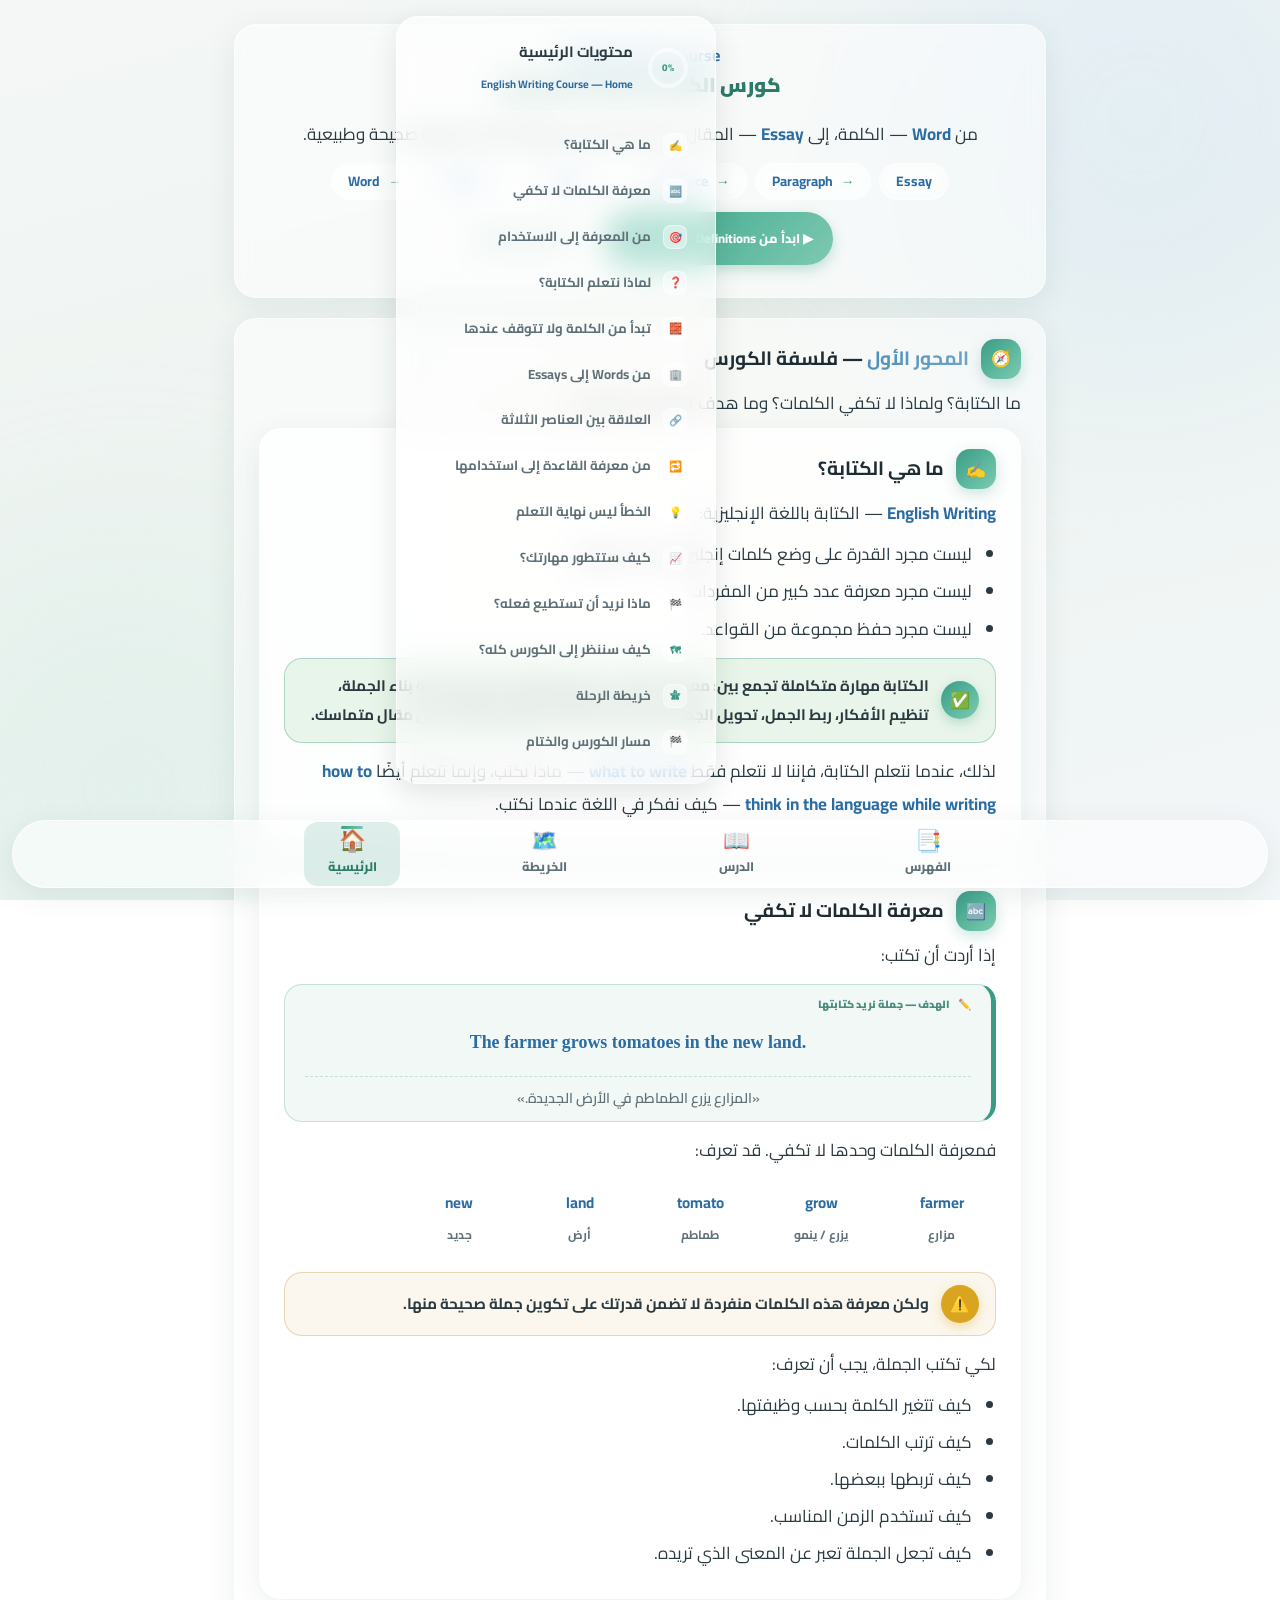
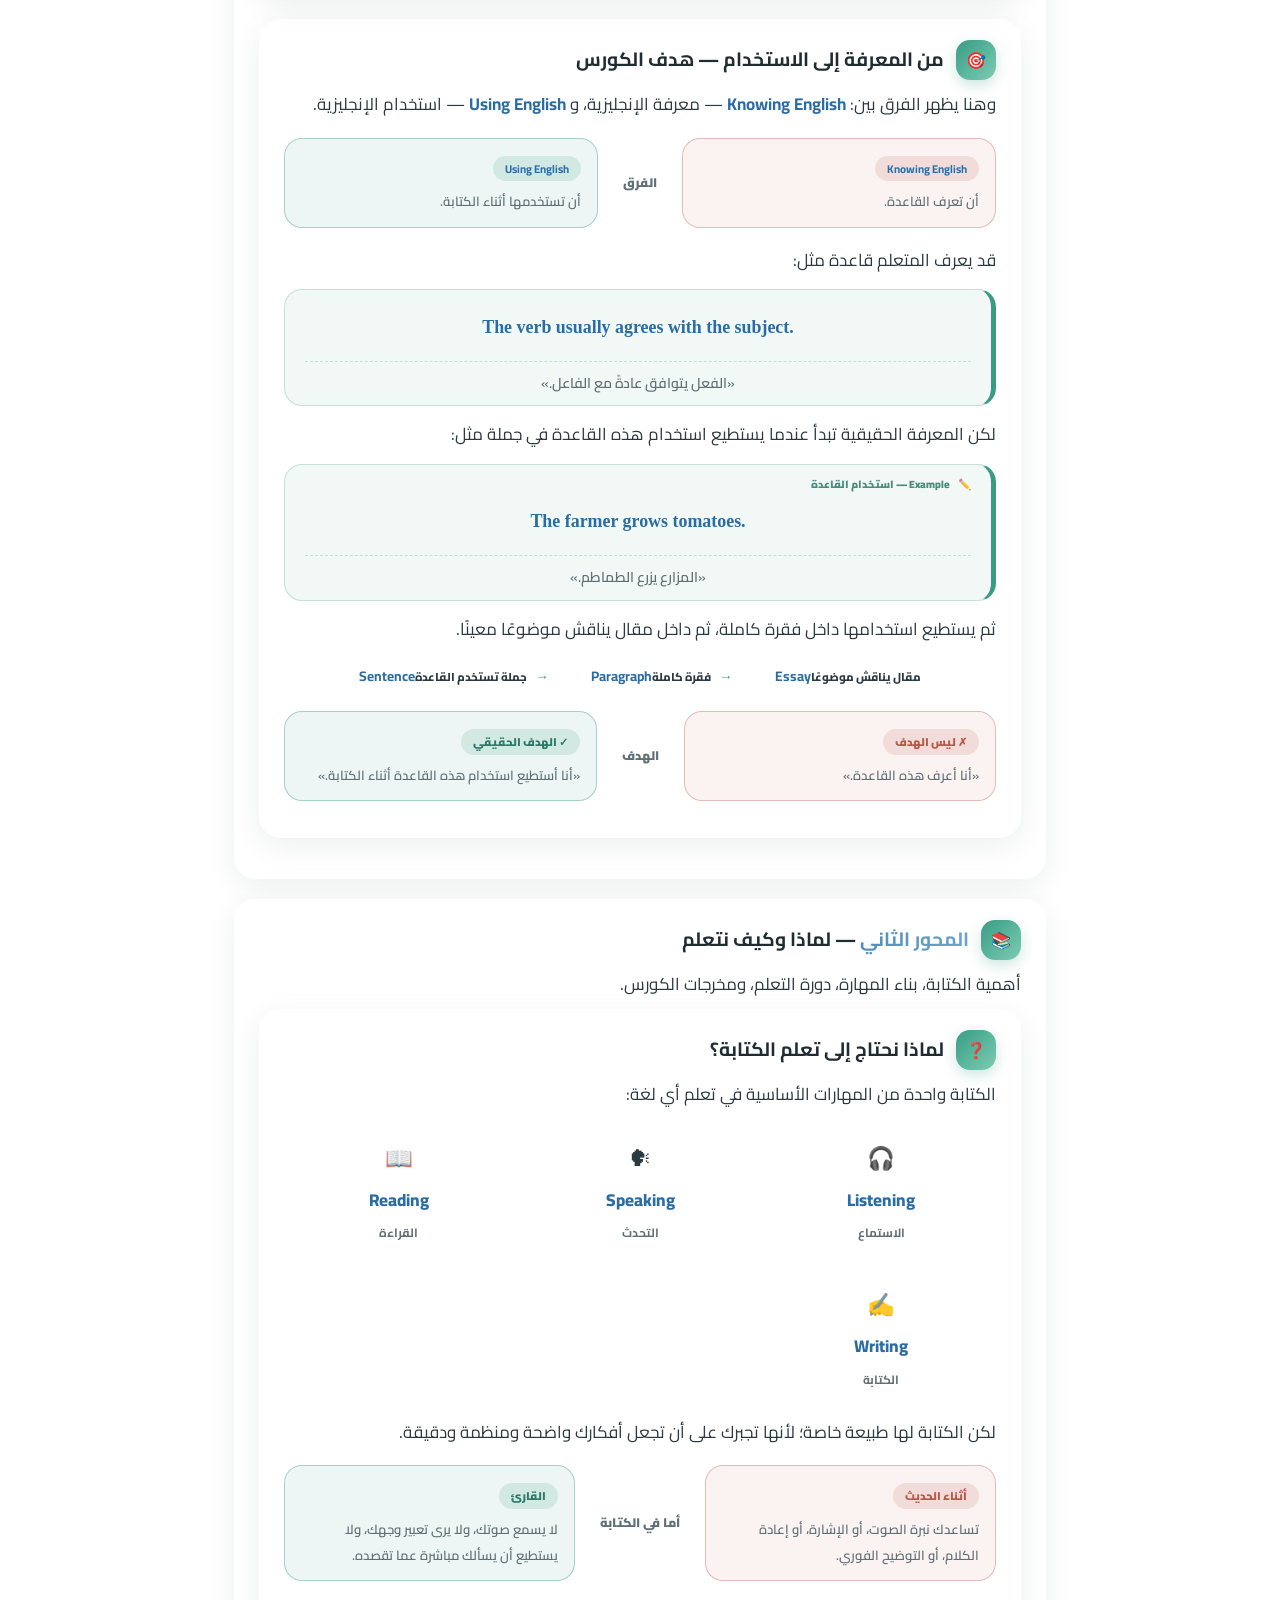
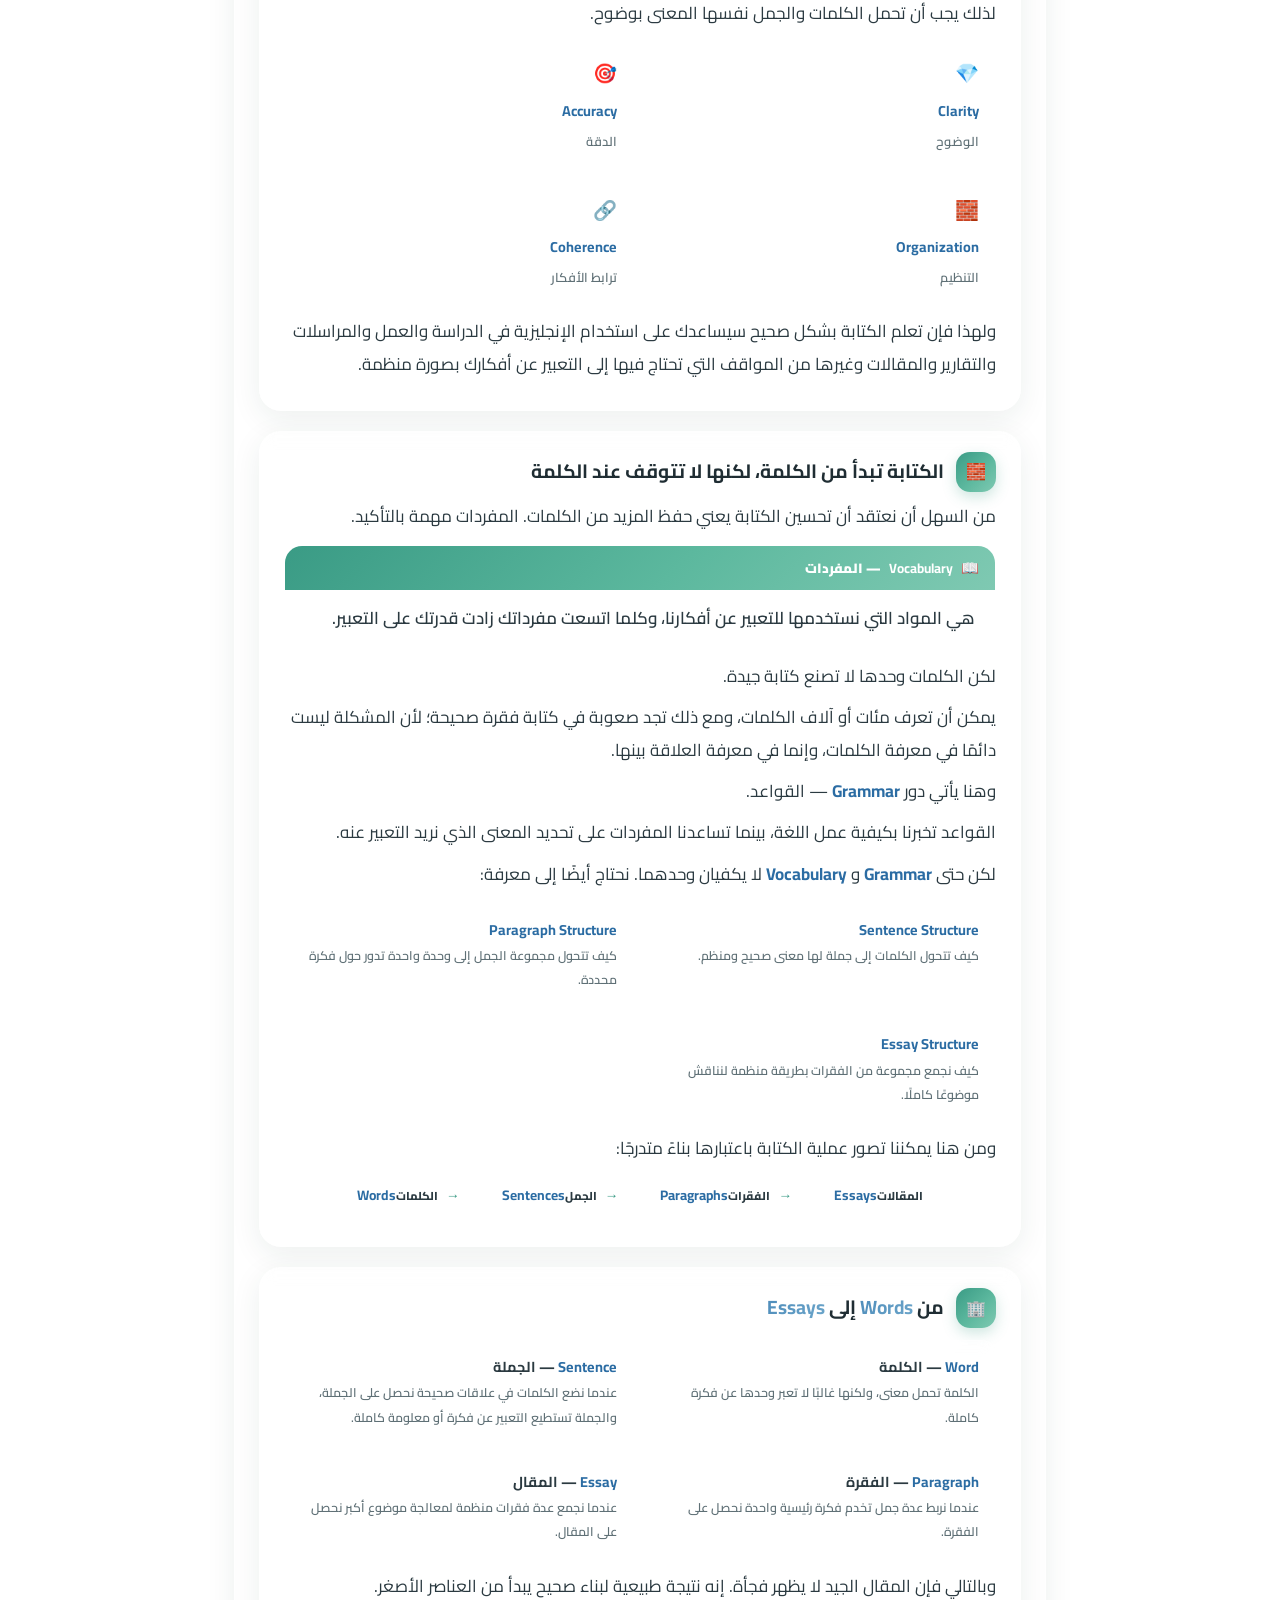
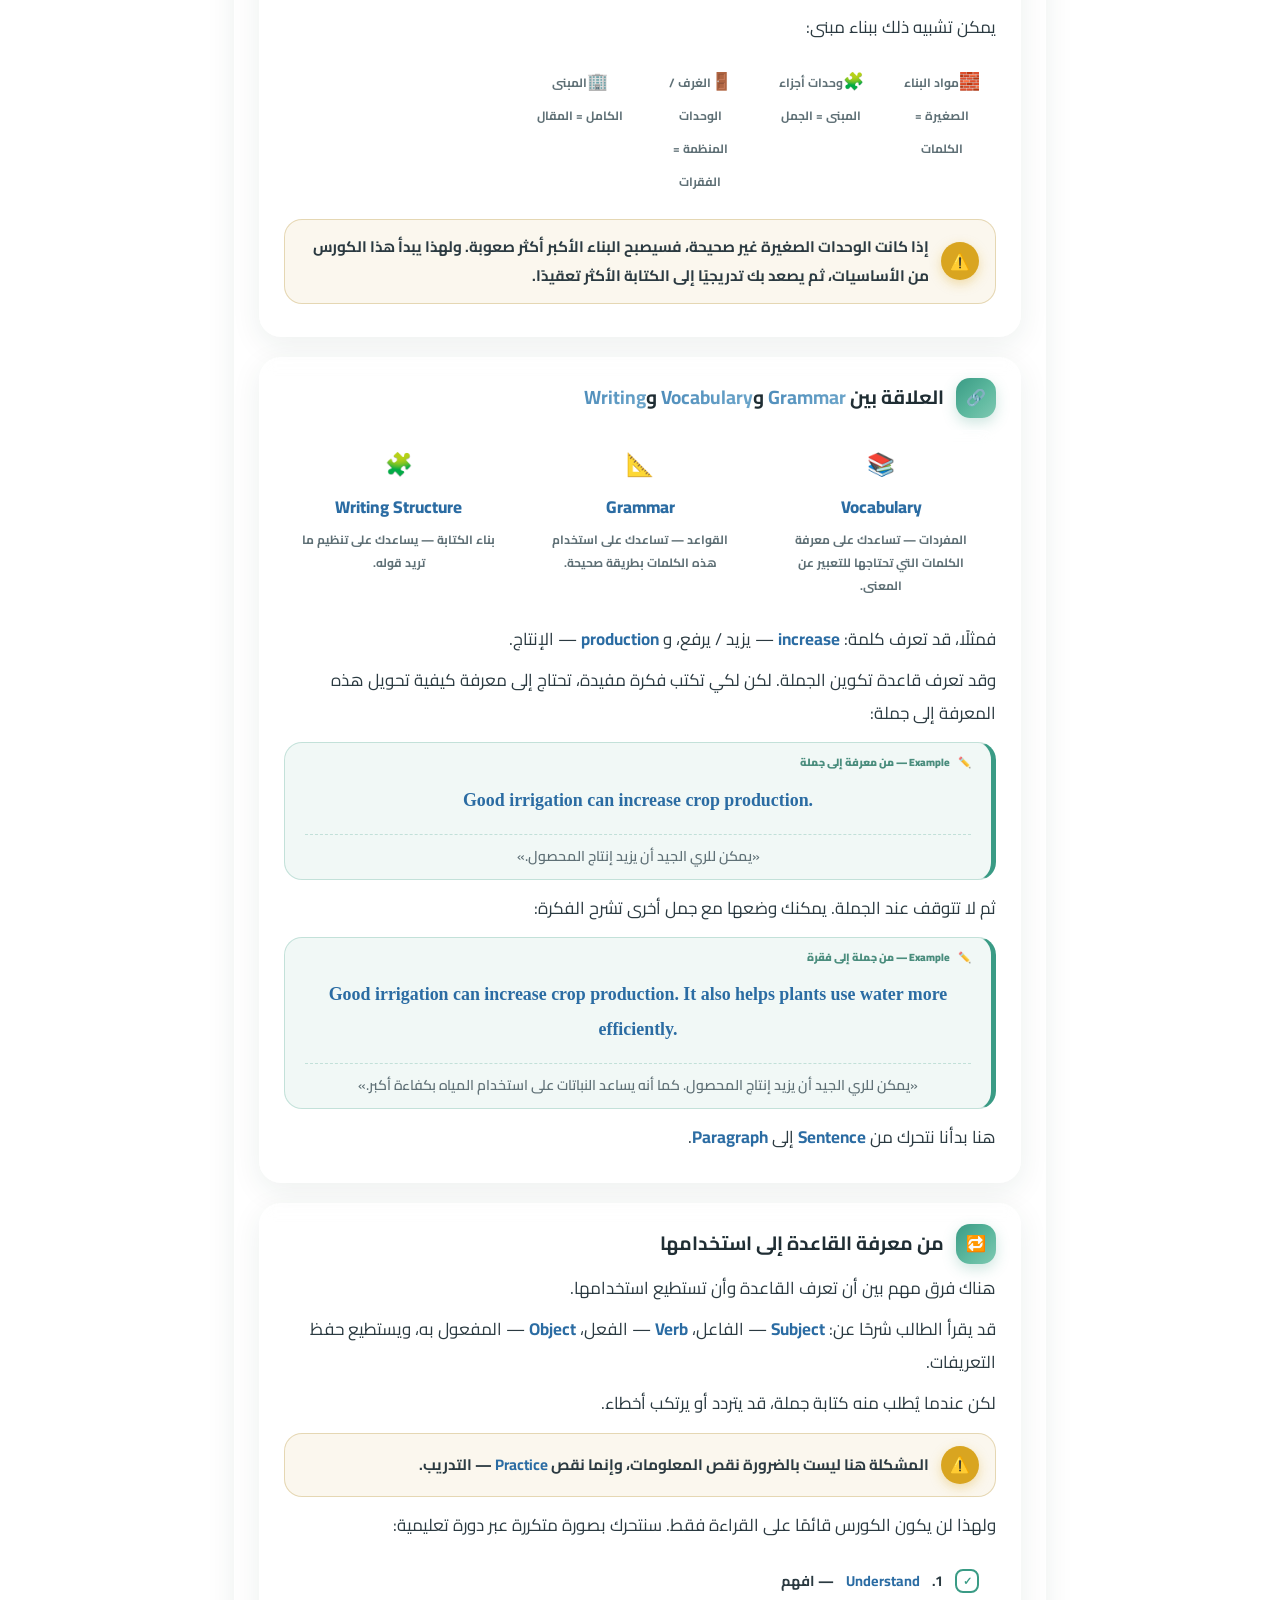
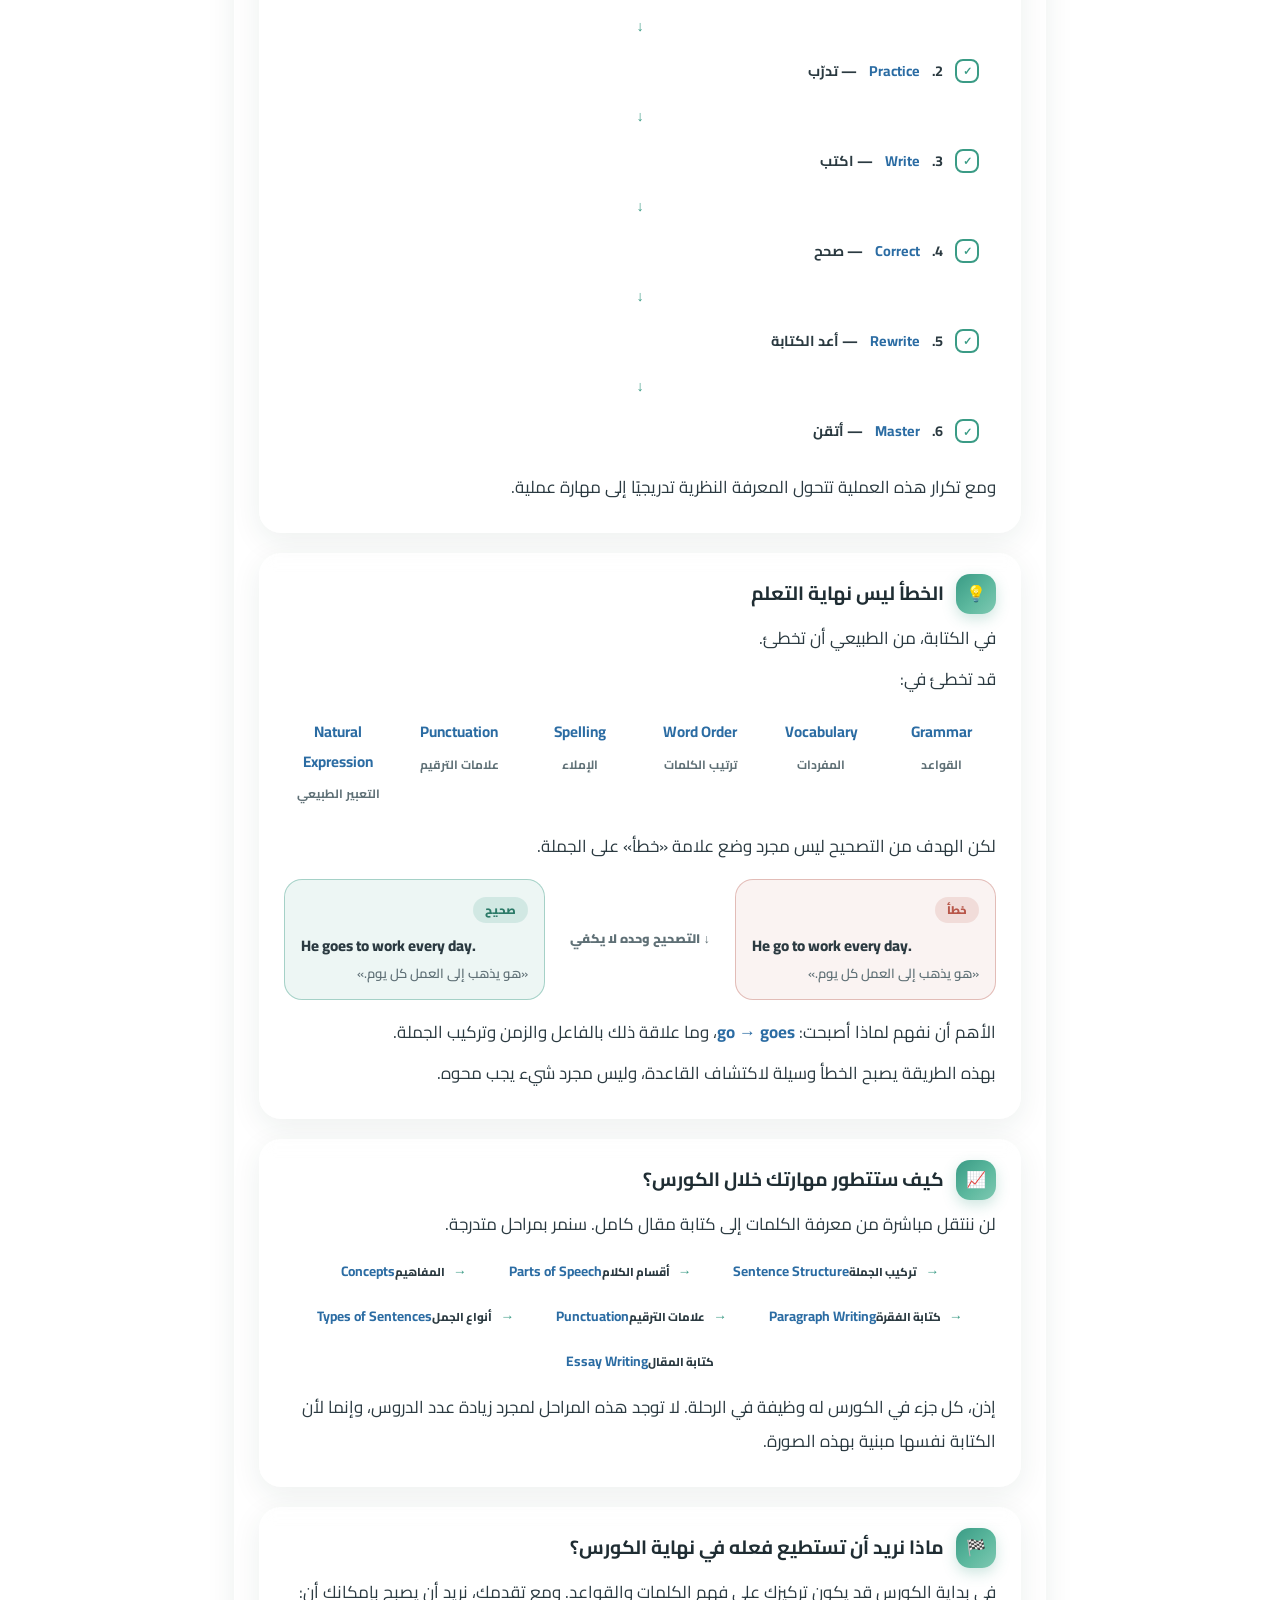
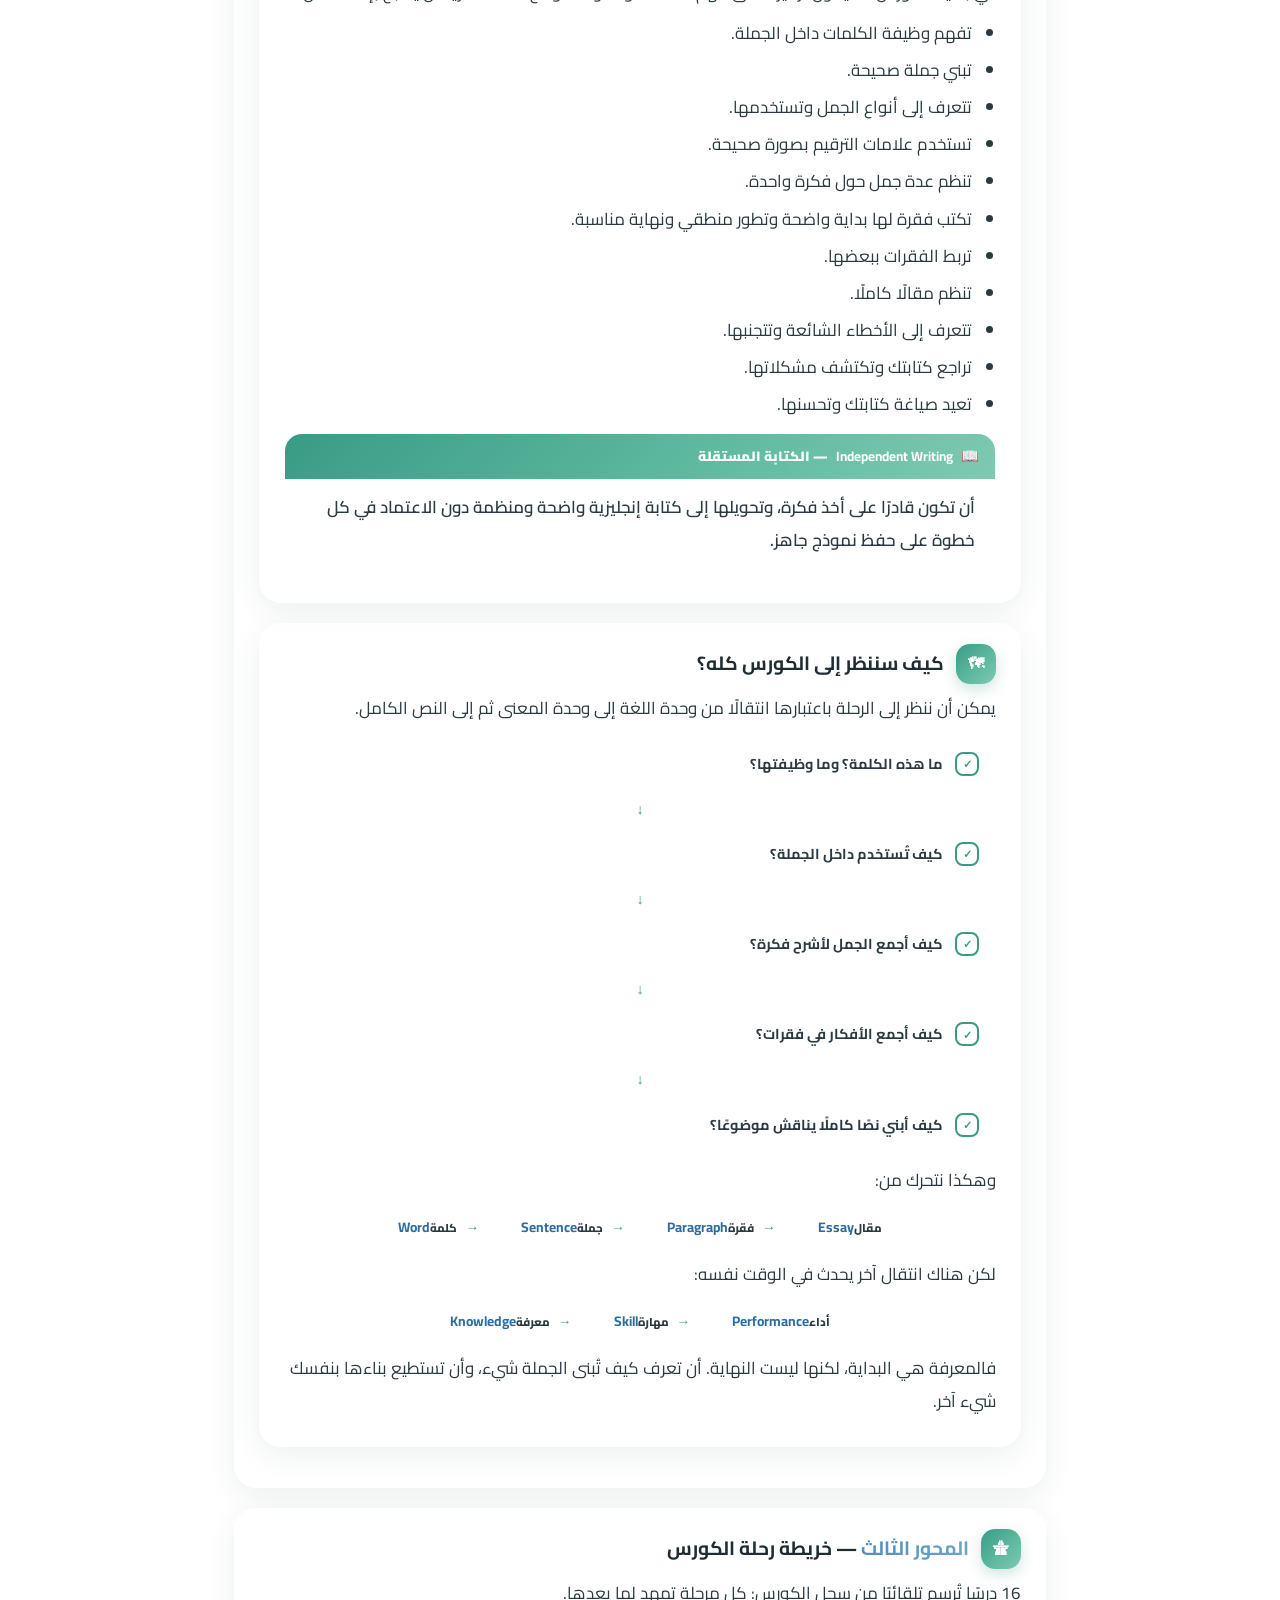
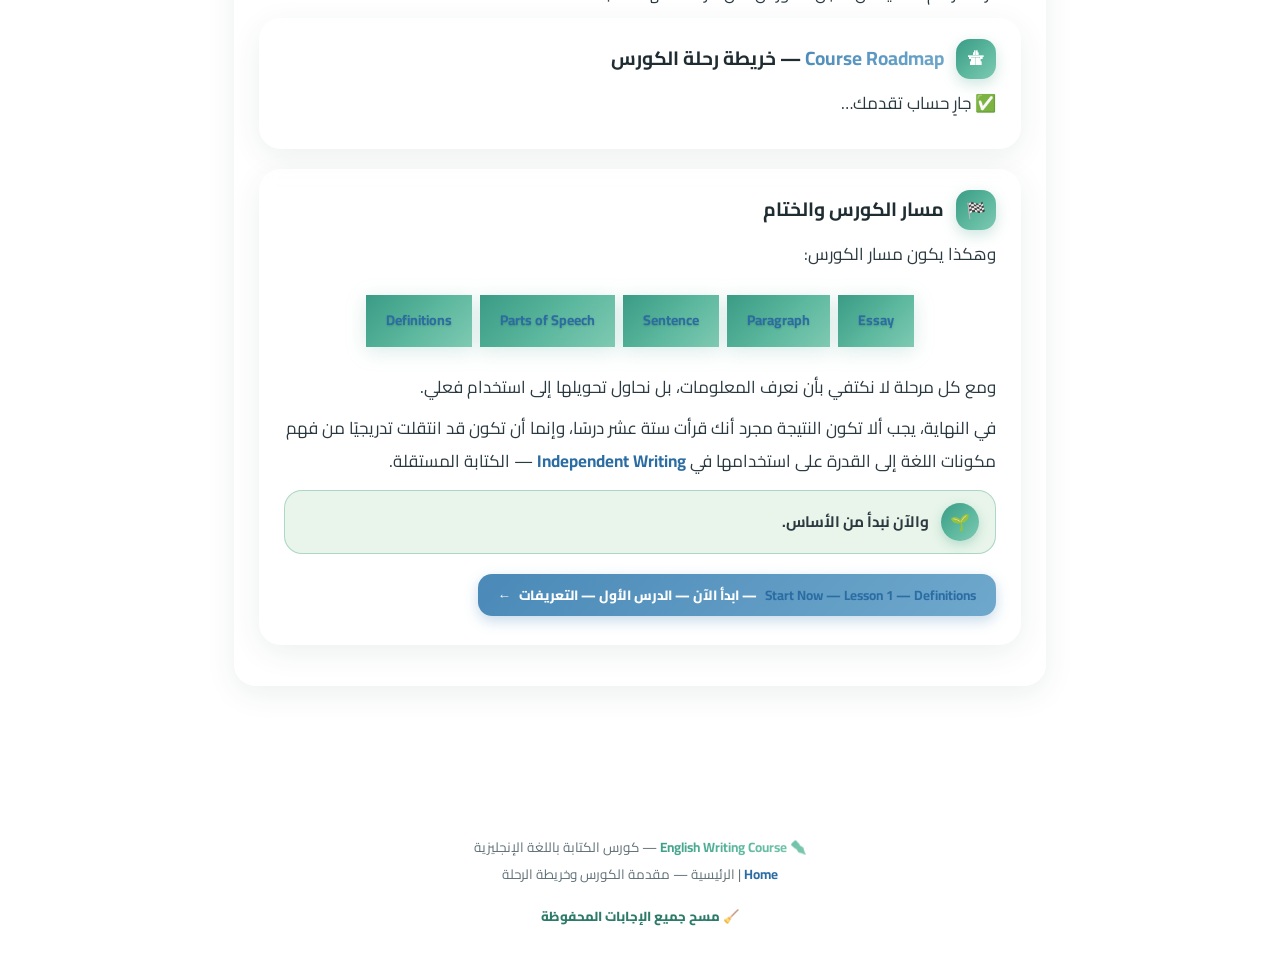
==== commit 8ec17d8e: "Update index.html" ====
--- a/index.html
+++ b/index.html
@@ -4,10 +4,10 @@
   <meta charset="UTF-8">
   <meta name="viewport" content="width=device-width, initial-scale=1.0">
 
-  <title>English Writing Course | كورس الكتابة باللغة الإنجليزية</title>
-  <meta name="description" content="كورس تفاعلي لبناء مهارة الكتابة باللغة الإنجليزية من الكلمة إلى المقال، بالعربية والإنجليزية.">
-
-  <link rel="canonical" href="https://aburetage.github.io/English-Writing-Course/">
+  <title>English Writing Course | الرئيسية — مقدمة الكورس وخريطة الرحلة</title>
+  <meta name="description" content="الصفحة الرئيسية لكورس الكتابة باللغة الإنجليزية: فلسفة الكورس، خارطة الرحلة، والانتقال من الكلمة إلى المقال.">
+
+  <link rel="canonical" href="https://aburetage.github.io/English-Writing-Course/index.html">
 
   <link rel="manifest" href="manifest.webmanifest">
   <meta name="theme-color" content="#3a9b85">
@@ -17,15 +17,15 @@
 
   <meta property="og:type" content="website">
   <meta property="og:site_name" content="English Writing Course">
-  <meta property="og:title" content="English Writing Course | كورس الكتابة باللغة الإنجليزية">
-  <meta property="og:description" content="كورس تفاعلي لبناء مهارة الكتابة باللغة الإنجليزية من الكلمة إلى المقال.">
-  <meta property="og:url" content="https://aburetage.github.io/English-Writing-Course/">
+  <meta property="og:title" content="English Writing Course | الرئيسية — مقدمة الكورس وخريطة الرحلة">
+  <meta property="og:description" content="كورس الكتابة باللغة الإنجليزية: من الكلمة إلى المقال، عبر فهم الوظائف، بناء الجمل، الفقرات، والمقالات.">
+  <meta property="og:url" content="https://aburetage.github.io/English-Writing-Course/index.html">
   <meta property="og:image" content="https://aburetage.github.io/English-Writing-Course/icons/icon.svg">
   <meta property="og:locale" content="ar_AR">
 
   <meta name="twitter:card" content="summary_large_image">
-  <meta name="twitter:title" content="English Writing Course | كورس الكتابة باللغة الإنجليزية">
-  <meta name="twitter:description" content="كورس تفاعلي لبناء مهارة الكتابة باللغة الإنجليزية من الكلمة إلى المقال.">
+  <meta name="twitter:title" content="English Writing Course | الرئيسية">
+  <meta name="twitter:description" content="من الكلمة إلى المقال: كورس تفاعلي للكتابة باللغة الإنجليزية.">
   <meta name="twitter:image" content="https://aburetage.github.io/English-Writing-Course/icons/icon.svg">
 
   <link rel="preconnect" href="https://fonts.googleapis.com">
@@ -40,32 +40,6 @@
   <link rel="stylesheet" href="css/print.css">
 
   <script type="module" src="js/main.js"></script>
-
-  <style>
-    body[data-page="home"] .bb-tab[data-tab="toc"] {
-      display: none !important;
-    }
-
-    .home-actions {
-      display: flex;
-      flex-wrap: wrap;
-      justify-content: center;
-      align-items: center;
-      gap: var(--space-3);
-      margin-top: var(--space-4);
-    }
-
-    .muted {
-      color: var(--text-muted);
-      font-weight: 700;
-      font-size: 0.9rem;
-      margin: var(--space-3) 0 0;
-    }
-
-    .intro-note {
-      margin-top: var(--space-4);
-    }
-  </style>
 
   <script type="application/ld+json">
   {
@@ -78,13 +52,13 @@
     "provider": {
       "@type": "Organization",
       "name": "English Writing Course",
-      "sameAs": "https://aburetage.github.io/English-Writing-Course/"
+      "url": "https://aburetage.github.io/English-Writing-Course/"
     }
   }
   </script>
 </head>
 
-<body data-page="home">
+<body data-page="index">
   <a href="#main" class="skip-link">تخطَّ إلى المحتوى الرئيسي</a>
 
   <div class="bg" aria-hidden="true">
@@ -95,229 +69,776 @@
 
   <div id="progress" aria-hidden="true"></div>
 
+  <nav id="toc" class="glass" aria-label="فهرس المحتويات">
+    <div class="toc-head">
+      <div class="ring" role="progressbar" aria-label="تقدم القراءة" aria-valuemin="0" aria-valuemax="100" aria-valuenow="0">
+        <svg width="46" height="46" viewBox="0 0 46 46" aria-hidden="true">
+          <defs>
+            <linearGradient id="g1" x1="0" y1="0" x2="1" y2="1">
+              <stop offset="0" stop-color="#2c7a68" />
+              <stop offset="1" stop-color="#7fc9b2" />
+            </linearGradient>
+          </defs>
+          <circle class="bgc" cx="23" cy="23" r="18"></circle>
+          <circle id="ringFg" class="fgc" cx="23" cy="23" r="18"></circle>
+        </svg>
+        <span id="ringTxt">0%</span>
+      </div>
+
+      <div class="toc-title">
+        <b>محتويات الرئيسية</b>
+        <small><span class="e" lang="en">English Writing Course — Home</span></small>
+      </div>
+    </div>
+
+    <div class="toc-grp">
+      <div class="toc-gbody">
+        <a href="#nature"><span class="n" aria-hidden="true">✍️</span><span>ما هي الكتابة؟</span></a>
+        <a href="#words"><span class="n" aria-hidden="true">🔤</span><span>معرفة الكلمات لا تكفي</span></a>
+        <a href="#knowuse"><span class="n" aria-hidden="true">🎯</span><span>من المعرفة إلى الاستخدام</span></a>
+        <a href="#why"><span class="n" aria-hidden="true">❓</span><span>لماذا نتعلم الكتابة؟</span></a>
+        <a href="#build"><span class="n" aria-hidden="true">🧱</span><span>تبدأ من الكلمة ولا تتوقف عندها</span></a>
+        <a href="#words2essays"><span class="n" aria-hidden="true">🏢</span><span>من Words إلى Essays</span></a>
+        <a href="#trio"><span class="n" aria-hidden="true">🔗</span><span>العلاقة بين العناصر الثلاثة</span></a>
+        <a href="#cycle"><span class="n" aria-hidden="true">🔁</span><span>من معرفة القاعدة إلى استخدامها</span></a>
+        <a href="#mistakes"><span class="n" aria-hidden="true">💡</span><span>الخطأ ليس نهاية التعلم</span></a>
+        <a href="#stages"><span class="n" aria-hidden="true">📈</span><span>كيف ستتطور مهارتك؟</span></a>
+        <a href="#outcomes"><span class="n" aria-hidden="true">🏁</span><span>ماذا نريد أن تستطيع فعله؟</span></a>
+        <a href="#view"><span class="n" aria-hidden="true">🗺</span><span>كيف سننظر إلى الكورس كله؟</span></a>
+        <a href="#roadmap"><span class="n" aria-hidden="true">🛣</span><span>خريطة الرحلة</span></a>
+        <a href="#path"><span class="n" aria-hidden="true">🏁</span><span>مسار الكورس والختام</span></a>
+      </div>
+    </div>
+  </nav>
+
+  <div id="backdrop"></div>
+
   <main id="main" class="wrap">
-    <section class="card center">
+    <h1 class="sr-only">
+      <span class="e" lang="en">English Writing Course</span>
+      — كورس الكتابة باللغة الإنجليزية
+    </h1>
+
+    <section class="card center" id="home-hero">
       <h1 class="lesson-title">
         <span class="e" lang="en">English Writing Course</span>
         كورس الكتابة باللغة الإنجليزية
       </h1>
 
-      <div class="lesson-meta">
-        <span>16 درسًا</span>
-        <span>4 دروس متاحة الآن</span>
-        <span>تفاعلي بالعربية والإنجليزية</span>
-        <span>يعمل offline بعد التثبيت</span>
+      <p>
+        من
+        <span class="e" lang="en">Word</span>
+        — الكلمة، إلى
+        <span class="e" lang="en">Essay</span>
+        — المقال: رحلة متدرجة لبناء مهارة الكتابة بصورة صحيحة وطبيعية.
+      </p>
+
+      <div class="achain ltr">
+        <span class="chip"><span class="e" lang="en">Word</span></span>
+        <span class="chip"><span class="e" lang="en">Phrase</span></span>
+        <span class="chip"><span class="e" lang="en">Clause</span></span>
+        <span class="chip"><span class="e" lang="en">Sentence</span></span>
+        <span class="chip"><span class="e" lang="en">Paragraph</span></span>
+        <span class="chip"><span class="e" lang="en">Essay</span></span>
       </div>
 
-      <p>
-        هذا الكورس لا يعلّم القواعد كقوائم منفصلة، بل يبني مهارة الكتابة خطوة بخطوة:
-        من فهم وحدة الكلمة، إلى العبارة، فالجملة، فالفاقرة، ثم المقال.
-      </p>
-
-      <div class="achain ltr">
-        <span class="chip"><span class="e" lang="en">Word</span><small>كلمة</small></span>
-        <span class="chip"><span class="e" lang="en">Phrase</span><small>عبارة</small></span>
-        <span class="chip"><span class="e" lang="en">Clause</span><small>جملة فرعية</small></span>
-        <span class="chip"><span class="e" lang="en">Sentence</span><small>جملة</small></span>
-        <span class="chip"><span class="e" lang="en">Paragraph</span><small>فقرة</small></span>
-        <span class="chip"><span class="e" lang="en">Essay</span><small>مقال</small></span>
-      </div>
-
-      <div class="home-actions">
-        <a class="lbtn" href="#intro">📘 اقرأ مقدمة الكورس</a>
-        <a class="lbtn" id="continueBtn" href="lessons/lesson1.html">🚀 ابدأ الدرس الأول</a>
-      </div>
-
-      <p class="muted" id="courseStats">جارٍ حساب تقدمك...</p>
-    </section>
-
-    <section class="card" id="intro">
-      <div class="card-head">
-        <span class="num" aria-hidden="true">📘</span>
-        <h2>مقدمة الكورس — كيف نبني الكتابة؟</h2>
-      </div>
-
-      <p>
-        لن ننتقل مباشرة من معرفة الكلمات إلى كتابة مقال كامل.
-        سنمر بمراحل متدرجة، لأن الكتابة نفسها مبنية بهذه الصورة.
-      </p>
-
-      <div class="formula">
-        <span class="e" lang="en">Concepts → Parts of Speech → Sentence Structure → Types of Sentences → Punctuation → Paragraph → Essay</span>
-        <small>المفاهيم ← أقسام الكلام ← تركيب الجملة ← أنواع الجمل ← الترقيم ← الفقرة ← المقال</small>
-      </div>
-
-      <div class="roles">
-        <div class="role">
-          <span class="ric" aria-hidden="true">🧱</span>
-          <b><span class="e" lang="en">Concepts</span></b>
-          <small>المفاهيم ووحدات الكتابة</small>
-          <div class="ven" lang="en">Word / Phrase / Clause / Sentence</div>
-          <small>نفهم أصغر الوحدات التي تُبنى منها الكتابة.</small>
-        </div>
-
-        <div class="role">
-          <span class="ric" aria-hidden="true">🔤</span>
-          <b><span class="e" lang="en">Parts of Speech</span></b>
-          <small>أقسام الكلام</small>
-          <div class="ven" lang="en">Noun / Verb / Adjective / Adverb</div>
-          <small>نتعرف إلى أنواع الكلمات ووظائفها داخل اللغة.</small>
-        </div>
-
-        <div class="role">
-          <span class="ric" aria-hidden="true">⚖️</span>
-          <b><span class="e" lang="en">Sentence Structure</span></b>
-          <small>تركيب الجملة</small>
-          <div class="ven" lang="en">Subject + Verb + Complement / Object</div>
-          <small>نتعلم كيف نحوّل الفكرة إلى جملة صحيحة حسب الغرض.</small>
-        </div>
-
-        <div class="role">
-          <span class="ric" aria-hidden="true">🧩</span>
-          <b><span class="e" lang="en">Types of Sentences</span></b>
-          <small>أنواع الجمل</small>
-          <div class="ven" lang="en">Simple / Compound / Complex</div>
-          <small>نفهم كيف تتنوع الجمل وكيف نربط الأفكار بينها.</small>
-        </div>
-
-        <div class="role">
-          <span class="ric" aria-hidden="true">✏️</span>
-          <b><span class="e" lang="en">Punctuation</span></b>
-          <small>علامات الترقيم</small>
-          <div class="ven" lang="en">Period / Comma / Question mark</div>
-          <small>نتعلم كيف تنظّم علامات الترقيم المعنى وتوضح العلاقة بين الأجزاء.</small>
-        </div>
-
-        <div class="role">
-          <span class="ric" aria-hidden="true">🧱</span>
-          <b><span class="e" lang="en">Paragraph</span></b>
-          <small>كتابة الفقرة</small>
-          <div class="ven" lang="en">Topic sentence + supporting sentences</div>
-          <small>نتعلم كيف نجمع الجمل في فقرة متماسكة تدور حول فكرة واحدة.</small>
-        </div>
-
-        <div class="role">
-          <span class="ric" aria-hidden="true">📄</span>
-          <b><span class="e" lang="en">Essay</span></b>
-          <small>كتابة المقال</small>
-          <div class="ven" lang="en">Introduction + Body + Conclusion</div>
-          <small>نصل إلى تنظيم مجموعة فقرات حول موضوع كامل.</small>
-        </div>
-      </div>
-
-      <p class="intro-note">
-        إذن، كل جزء في الكورس له وظيفة في الرحلة.
-        لا توجد هذه المراحل لمجرد زيادة عدد الدروس،
-        وإنما لأن الكتابة الحقيقية تُبنى بهذا التدرج.
-      </p>
-
-      <div class="alert ok">
-        <span class="aic" aria-hidden="true">🎯</span>
-        <p>
-          الهدف ليس أن تحفظ مصطلحات نحوية،
-          بل أن تصير قادرًا على السؤال عند الكتابة:
-          <span class="e" lang="en">What idea do I want to express?</span>
-          ثم
-          <span class="e" lang="en">What structure fits this purpose?</span>
-        </p>
-      </div>
-
-      <div class="dpath">
-        <div class="dstep"><span class="e" lang="en">1. Recognize</span> — تتعرف على العنصر.</div>
-        <div class="dstep"><span class="e" lang="en">2. Understand</span> — تفهم وظيفته ومعناه.</div>
-        <div class="dstep"><span class="e" lang="en">3. Analyze</span> — تراه داخل سياق جملة أو فقرة.</div>
-        <div class="dstep"><span class="e" lang="en">4. Produce</span> — تستخدمه في كتابتك الخاصة.</div>
-      </div>
-
-      <div class="home-actions">
-        <a class="signpost" href="lessons/lesson1.html">
-          <span class="e" lang="en">Lesson 1 — Definitions and Writing Units</span>
+      <div class="journey">
+        <a id="continueBtn" class="lbtn" href="lessons/lesson1.html">
+          ▶ ابدأ من Lesson 1 — Definitions
         </a>
-        <a class="signpost" href="#roadmap">
-          🗺 افتح خريطة الرحلة
+        <a class="jbtn" href="#roadmap">
+          🗺 خريطة الرحلة
         </a>
       </div>
     </section>
 
-    <section class="card" id="roadmap">
+    <section class="card" id="philosophy">
       <div class="card-head">
-        <span class="num" aria-hidden="true">🗺</span>
-        <h2>خريطة الرحلة</h2>
+        <span class="num" aria-hidden="true">🧭</span>
+        <h2>
+          <span class="e" lang="en">المحور الأول</span>
+          — فلسفة الكورس
+        </h2>
       </div>
 
       <p>
-        هذه هي محطات الكورس. المحطات المفتوحة Available،
-        والمحطات المقفلة Locked تظهر كتحضير للمرحلة القادمة.
+        ما الكتابة؟ ولماذا لا تكفي الكلمات؟ وما هدف الكورس الحقيقي؟
       </p>
 
-      <div id="roadmapStations" class="road" aria-live="polite"></div>
+      <section class="card" id="nature">
+        <div class="card-head">
+          <span class="num" aria-hidden="true">✍️</span>
+          <h2>ما هي الكتابة؟</h2>
+        </div>
+
+        <p>
+          <span class="e" lang="en">English Writing</span>
+          — الكتابة باللغة الإنجليزية:
+        </p>
+
+        <ul>
+          <li>ليست مجرد القدرة على وضع كلمات إنجليزية بجانب بعضها.</li>
+          <li>ليست مجرد معرفة عدد كبير من المفردات.</li>
+          <li>ليست مجرد حفظ مجموعة من القواعد.</li>
+        </ul>
+
+        <div class="alert ok">
+          <span class="aic" aria-hidden="true">✅</span>
+          <p>
+            الكتابة مهارة متكاملة تجمع بين:
+            معرفة الكلمات، فهم وظائفها، معرفة كيفية بناء الجملة، تنظيم الأفكار، ربط الجمل، تحويل الجمل إلى فقرات واضحة، وتحويل الفقرات إلى مقال متماسك.
+          </p>
+        </div>
+
+        <p>
+          لذلك، عندما نتعلم الكتابة، فإننا لا نتعلم فقط
+          <span class="e" lang="en">what to write</span>
+          — ماذا نكتب، وإنما نتعلم أيضًا
+          <span class="e" lang="en">how to think in the language while writing</span>
+          — كيف نفكر في اللغة عندما نكتب.
+        </p>
+      </section>
+
+      <section class="card" id="words">
+        <div class="card-head">
+          <span class="num" aria-hidden="true">🔤</span>
+          <h2>معرفة الكلمات لا تكفي</h2>
+        </div>
+
+        <p>إذا أردت أن تكتب:</p>
+
+        <div class="spec">
+          <div class="slabel"><span aria-hidden="true">✏️</span> الهدف — جملة نريد كتابتها</div>
+          <div class="sen" lang="en">The farmer grows tomatoes in the new land.</div>
+          <div class="sar">«المزارع يزرع الطماطم في الأرض الجديدة.»</div>
+        </div>
+
+        <p>فمعرفة الكلمات وحدها لا تكفي. قد تعرف:</p>
+
+        <div class="fgrid">
+          <div class="fcard"><span class="e" lang="en">farmer</span><small>مزارع</small></div>
+          <div class="fcard"><span class="e" lang="en">grow</span><small>يزرع / ينمو</small></div>
+          <div class="fcard"><span class="e" lang="en">tomato</span><small>طماطم</small></div>
+          <div class="fcard"><span class="e" lang="en">land</span><small>أرض</small></div>
+          <div class="fcard"><span class="e" lang="en">new</span><small>جديد</small></div>
+        </div>
+
+        <div class="alert">
+          <span class="aic" aria-hidden="true">⚠️</span>
+          <p>
+            ولكن معرفة هذه الكلمات منفردة لا تضمن قدرتك على تكوين جملة صحيحة منها.
+          </p>
+        </div>
+
+        <p>لكي تكتب الجملة، يجب أن تعرف:</p>
+
+        <ul>
+          <li>كيف تتغير الكلمة بحسب وظيفتها.</li>
+          <li>كيف ترتب الكلمات.</li>
+          <li>كيف تربطها ببعضها.</li>
+          <li>كيف تستخدم الزمن المناسب.</li>
+          <li>كيف تجعل الجملة تعبر عن المعنى الذي تريده.</li>
+        </ul>
+      </section>
+
+      <section class="card" id="knowuse">
+        <div class="card-head">
+          <span class="num" aria-hidden="true">🎯</span>
+          <h2>من المعرفة إلى الاستخدام — هدف الكورس</h2>
+        </div>
+
+        <p>
+          وهنا يظهر الفرق بين:
+          <span class="e" lang="en">Knowing English</span>
+          — معرفة الإنجليزية، و
+          <span class="e" lang="en">Using English</span>
+          — استخدام الإنجليزية.
+        </p>
+
+        <div class="vs">
+          <div class="vside a">
+            <span class="vtag"><span class="e" lang="en">Knowing English</span></span>
+            <div class="var2">أن تعرف القاعدة.</div>
+          </div>
+          <div class="vmid">الفرق</div>
+          <div class="vside b">
+            <span class="vtag"><span class="e" lang="en">Using English</span></span>
+            <div class="var2">أن تستخدمها أثناء الكتابة.</div>
+          </div>
+        </div>
+
+        <p>قد يعرف المتعلم قاعدة مثل:</p>
+
+        <div class="spec">
+          <div class="sen" lang="en">The verb usually agrees with the subject.</div>
+          <div class="sar">«الفعل يتوافق عادةً مع الفاعل.»</div>
+        </div>
+
+        <p>لكن المعرفة الحقيقية تبدأ عندما يستطيع استخدام هذه القاعدة في جملة مثل:</p>
+
+        <div class="spec">
+          <div class="slabel"><span aria-hidden="true">✏️</span> Example — استخدام القاعدة</div>
+          <div class="sen" lang="en">The farmer grows tomatoes.</div>
+          <div class="sar">«المزارع يزرع الطماطم.»</div>
+        </div>
+
+        <p>ثم يستطيع استخدامها داخل فقرة كاملة، ثم داخل مقال يناقش موضوعًا معينًا.</p>
+
+        <div class="achain ltr">
+          <span class="chip"><span class="e" lang="en">Sentence</span><small>جملة تستخدم القاعدة</small></span>
+          <span class="chip"><span class="e" lang="en">Paragraph</span><small>فقرة كاملة</small></span>
+          <span class="chip"><span class="e" lang="en">Essay</span><small>مقال يناقش موضوعًا</small></span>
+        </div>
+
+        <div class="vs">
+          <div class="vside a">
+            <span class="vtag">✗ ليس الهدف</span>
+            <div class="var2">«أنا أعرف هذه القاعدة.»</div>
+          </div>
+          <div class="vmid">الهدف</div>
+          <div class="vside b">
+            <span class="vtag">✓ الهدف الحقيقي</span>
+            <div class="var2">«أنا أستطيع استخدام هذه القاعدة أثناء الكتابة.»</div>
+          </div>
+        </div>
+      </section>
     </section>
 
-    <section class="card">
+    <section class="card" id="learning">
       <div class="card-head">
-        <span class="num" aria-hidden="true">⚙️</span>
-        <h2>إدارة التقدم</h2>
+        <span class="num" aria-hidden="true">📚</span>
+        <h2>
+          <span class="e" lang="en">المحور الثاني</span>
+          — لماذا وكيف نتعلم
+        </h2>
       </div>
 
       <p>
-        كل إجاباتك وحفظك التلقائي مخزن محليًا في متصفحك.
-        لو عايز تبدأ من الصفر، امسح كل البيانات المحفوظة.
+        أهمية الكتابة، بناء المهارة، دورة التعلم، ومخرجات الكورس.
       </p>
 
-      <button id="resetAll" class="reset" type="button">
-        🧹 مسح جميع الإجابات المحفوظة
-      </button>
+      <section class="card" id="why">
+        <div class="card-head">
+          <span class="num" aria-hidden="true">❓</span>
+          <h2>لماذا نحتاج إلى تعلم الكتابة؟</h2>
+        </div>
+
+        <p>الكتابة واحدة من المهارات الأساسية في تعلم أي لغة:</p>
+
+        <div class="roles">
+          <div class="role"><span class="ric" aria-hidden="true">🎧</span><span class="e" lang="en">Listening</span><small>الاستماع</small></div>
+          <div class="role"><span class="ric" aria-hidden="true">🗣</span><span class="e" lang="en">Speaking</span><small>التحدث</small></div>
+          <div class="role"><span class="ric" aria-hidden="true">📖</span><span class="e" lang="en">Reading</span><small>القراءة</small></div>
+          <div class="role"><span class="ric" aria-hidden="true">✍️</span><span class="e" lang="en">Writing</span><small>الكتابة</small></div>
+        </div>
+
+        <p>لكن الكتابة لها طبيعة خاصة؛ لأنها تجبرك على أن تجعل أفكارك واضحة ومنظمة ودقيقة.</p>
+
+        <div class="vs">
+          <div class="vside a">
+            <span class="vtag">أثناء الحديث</span>
+            <div class="var2">تساعدك نبرة الصوت، أو الإشارة، أو إعادة الكلام، أو التوضيح الفوري.</div>
+          </div>
+          <div class="vmid">أما في الكتابة</div>
+          <div class="vside b">
+            <span class="vtag">القارئ</span>
+            <div class="var2">لا يسمع صوتك، ولا يرى تعبير وجهك، ولا يستطيع أن يسألك مباشرة عما تقصده.</div>
+          </div>
+        </div>
+
+        <p>لذلك يجب أن تحمل الكلمات والجمل نفسها المعنى بوضوح.</p>
+
+        <div class="funs">
+          <div class="fun">
+            <span class="fic" aria-hidden="true">💎</span>
+            <b><span class="e" lang="en">Clarity</span></b>
+            <div class="var2">الوضوح</div>
+          </div>
+          <div class="fun">
+            <span class="fic" aria-hidden="true">🎯</span>
+            <b><span class="e" lang="en">Accuracy</span></b>
+            <div class="var2">الدقة</div>
+          </div>
+          <div class="fun">
+            <span class="fic" aria-hidden="true">🧱</span>
+            <b><span class="e" lang="en">Organization</span></b>
+            <div class="var2">التنظيم</div>
+          </div>
+          <div class="fun">
+            <span class="fic" aria-hidden="true">🔗</span>
+            <b><span class="e" lang="en">Coherence</span></b>
+            <div class="var2">ترابط الأفكار</div>
+          </div>
+        </div>
+
+        <p>
+          ولهذا فإن تعلم الكتابة بشكل صحيح سيساعدك على استخدام الإنجليزية في الدراسة والعمل والمراسلات والتقارير والمقالات وغيرها من المواقف التي تحتاج فيها إلى التعبير عن أفكارك بصورة منظمة.
+        </p>
+      </section>
+
+      <section class="card" id="build">
+        <div class="card-head">
+          <span class="num" aria-hidden="true">🧱</span>
+          <h2>الكتابة تبدأ من الكلمة، لكنها لا تتوقف عند الكلمة</h2>
+        </div>
+
+        <p>
+          من السهل أن نعتقد أن تحسين الكتابة يعني حفظ المزيد من الكلمات.
+          المفردات مهمة بالتأكيد.
+        </p>
+
+        <div class="defcard">
+          <div class="dhead"><span class="e" lang="en">Vocabulary</span> — المفردات</div>
+          <div class="dar">هي المواد التي نستخدمها للتعبير عن أفكارنا، وكلما اتسعت مفرداتك زادت قدرتك على التعبير.</div>
+        </div>
+
+        <p>لكن الكلمات وحدها لا تصنع كتابة جيدة.</p>
+
+        <p>
+          يمكن أن تعرف مئات أو آلاف الكلمات، ومع ذلك تجد صعوبة في كتابة فقرة صحيحة؛ لأن المشكلة ليست دائمًا في معرفة الكلمات، وإنما في معرفة العلاقة بينها.
+        </p>
+
+        <p>
+          وهنا يأتي دور
+          <span class="e" lang="en">Grammar</span>
+          — القواعد.
+        </p>
+
+        <p>
+          القواعد تخبرنا بكيفية عمل اللغة، بينما تساعدنا المفردات على تحديد المعنى الذي نريد التعبير عنه.
+        </p>
+
+        <p>
+          لكن حتى
+          <span class="e" lang="en">Grammar</span>
+          و
+          <span class="e" lang="en">Vocabulary</span>
+          لا يكفيان وحدهما. نحتاج أيضًا إلى معرفة:
+        </p>
+
+        <div class="recap">
+          <div class="rcard">
+            <b><span class="e" lang="en">Sentence Structure</span></b>
+            <small>كيف تتحول الكلمات إلى جملة لها معنى صحيح ومنظم.</small>
+          </div>
+          <div class="rcard">
+            <b><span class="e" lang="en">Paragraph Structure</span></b>
+            <small>كيف تتحول مجموعة الجمل إلى وحدة واحدة تدور حول فكرة محددة.</small>
+          </div>
+          <div class="rcard">
+            <b><span class="e" lang="en">Essay Structure</span></b>
+            <small>كيف نجمع مجموعة من الفقرات بطريقة منظمة لنناقش موضوعًا كاملًا.</small>
+          </div>
+        </div>
+
+        <p>ومن هنا يمكننا تصور عملية الكتابة باعتبارها بناءً متدرجًا:</p>
+
+        <div class="achain ltr">
+          <span class="chip"><span class="e" lang="en">Words</span><small>الكلمات</small></span>
+          <span class="chip"><span class="e" lang="en">Sentences</span><small>الجمل</small></span>
+          <span class="chip"><span class="e" lang="en">Paragraphs</span><small>الفقرات</small></span>
+          <span class="chip"><span class="e" lang="en">Essays</span><small>المقالات</small></span>
+        </div>
+      </section>
+
+      <section class="card" id="words2essays">
+        <div class="card-head">
+          <span class="num" aria-hidden="true">🏢</span>
+          <h2>من <span class="e" lang="en">Words</span> إلى <span class="e" lang="en">Essays</span></h2>
+        </div>
+
+        <div class="recap">
+          <div class="rcard">
+            <b><span class="e" lang="en">Word</span> — الكلمة</b>
+            <small>الكلمة تحمل معنى، ولكنها غالبًا لا تعبر وحدها عن فكرة كاملة.</small>
+          </div>
+          <div class="rcard">
+            <b><span class="e" lang="en">Sentence</span> — الجملة</b>
+            <small>عندما نضع الكلمات في علاقات صحيحة نحصل على الجملة، والجملة تستطيع التعبير عن فكرة أو معلومة كاملة.</small>
+          </div>
+          <div class="rcard">
+            <b><span class="e" lang="en">Paragraph</span> — الفقرة</b>
+            <small>عندما نربط عدة جمل تخدم فكرة رئيسية واحدة نحصل على الفقرة.</small>
+          </div>
+          <div class="rcard">
+            <b><span class="e" lang="en">Essay</span> — المقال</b>
+            <small>عندما نجمع عدة فقرات منظمة لمعالجة موضوع أكبر نحصل على المقال.</small>
+          </div>
+        </div>
+
+        <p>وبالتالي فإن المقال الجيد لا يظهر فجأة. إنه نتيجة طبيعية لبناء صحيح يبدأ من العناصر الأصغر.</p>
+
+        <p>يمكن تشبيه ذلك ببناء مبنى:</p>
+
+        <div class="fgrid">
+          <div class="fcard"><span aria-hidden="true">🧱</span><small>مواد البناء الصغيرة = الكلمات</small></div>
+          <div class="fcard"><span aria-hidden="true">🧩</span><small>وحدات أجزاء المبنى = الجمل</small></div>
+          <div class="fcard"><span aria-hidden="true">🚪</span><small>الغرف / الوحدات المنظمة = الفقرات</small></div>
+          <div class="fcard"><span aria-hidden="true">🏢</span><small>المبنى الكامل = المقال</small></div>
+        </div>
+
+        <div class="alert">
+          <span class="aic" aria-hidden="true">⚠️</span>
+          <p>
+            إذا كانت الوحدات الصغيرة غير صحيحة، فسيصبح البناء الأكبر أكثر صعوبة.
+            ولهذا يبدأ هذا الكورس من الأساسيات، ثم يصعد بك تدريجيًا إلى الكتابة الأكثر تعقيدًا.
+          </p>
+        </div>
+      </section>
+
+      <section class="card" id="trio">
+        <div class="card-head">
+          <span class="num" aria-hidden="true">🔗</span>
+          <h2>العلاقة بين <span class="e" lang="en">Grammar</span> و<span class="e" lang="en">Vocabulary</span> و<span class="e" lang="en">Writing</span></h2>
+        </div>
+
+        <div class="roles">
+          <div class="role">
+            <span class="ric" aria-hidden="true">📚</span>
+            <span class="e" lang="en">Vocabulary</span>
+            <small>المفردات — تساعدك على معرفة الكلمات التي تحتاجها للتعبير عن المعنى.</small>
+          </div>
+          <div class="role">
+            <span class="ric" aria-hidden="true">📐</span>
+            <span class="e" lang="en">Grammar</span>
+            <small>القواعد — تساعدك على استخدام هذه الكلمات بطريقة صحيحة.</small>
+          </div>
+          <div class="role">
+            <span class="ric" aria-hidden="true">🧩</span>
+            <span class="e" lang="en">Writing Structure</span>
+            <small>بناء الكتابة — يساعدك على تنظيم ما تريد قوله.</small>
+          </div>
+        </div>
+
+        <p>
+          فمثلًا، قد تعرف كلمة:
+          <span class="e" lang="en">increase</span>
+          — يزيد / يرفع، و
+          <span class="e" lang="en">production</span>
+          — الإنتاج.
+        </p>
+
+        <p>وقد تعرف قاعدة تكوين الجملة. لكن لكي تكتب فكرة مفيدة، تحتاج إلى معرفة كيفية تحويل هذه المعرفة إلى جملة:</p>
+
+        <div class="spec">
+          <div class="slabel"><span aria-hidden="true">✏️</span> Example — من معرفة إلى جملة</div>
+          <div class="sen" lang="en">Good irrigation can increase crop production.</div>
+          <div class="sar">«يمكن للري الجيد أن يزيد إنتاج المحصول.»</div>
+        </div>
+
+        <p>ثم لا تتوقف عند الجملة. يمكنك وضعها مع جمل أخرى تشرح الفكرة:</p>
+
+        <div class="spec">
+          <div class="slabel"><span aria-hidden="true">✏️</span> Example — من جملة إلى فقرة</div>
+          <div class="sen" lang="en">Good irrigation can increase crop production. It also helps plants use water more efficiently.</div>
+          <div class="sar">«يمكن للري الجيد أن يزيد إنتاج المحصول. كما أنه يساعد النباتات على استخدام المياه بكفاءة أكبر.»</div>
+        </div>
+
+        <p>
+          هنا بدأنا نتحرك من
+          <span class="e" lang="en">Sentence</span>
+          إلى
+          <span class="e" lang="en">Paragraph</span>.
+        </p>
+      </section>
+
+      <section class="card" id="cycle">
+        <div class="card-head">
+          <span class="num" aria-hidden="true">🔁</span>
+          <h2>من معرفة القاعدة إلى استخدامها</h2>
+        </div>
+
+        <p>هناك فرق مهم بين أن تعرف القاعدة وأن تستطيع استخدامها.</p>
+
+        <p>
+          قد يقرأ الطالب شرحًا عن:
+          <span class="e" lang="en">Subject</span>
+          — الفاعل،
+          <span class="e" lang="en">Verb</span>
+          — الفعل،
+          <span class="e" lang="en">Object</span>
+          — المفعول به، ويستطيع حفظ التعريفات.
+        </p>
+
+        <p>لكن عندما يُطلب منه كتابة جملة، قد يتردد أو يرتكب أخطاء.</p>
+
+        <div class="alert">
+          <span class="aic" aria-hidden="true">⚠️</span>
+          <p>
+            المشكلة هنا ليست بالضرورة نقص المعلومات، وإنما نقص
+            <span class="e" lang="en">Practice</span>
+            — التدريب.
+          </p>
+        </div>
+
+        <p>ولهذا لن يكون الكورس قائمًا على القراءة فقط. سنتحرك بصورة متكررة عبر دورة تعليمية:</p>
+
+        <div class="dpath">
+          <div class="dstep">1. <span class="e" lang="en">Understand</span> — افهم</div>
+          <div class="darr" aria-hidden="true">↓</div>
+          <div class="dstep">2. <span class="e" lang="en">Practice</span> — تدرّب</div>
+          <div class="darr" aria-hidden="true">↓</div>
+          <div class="dstep">3. <span class="e" lang="en">Write</span> — اكتب</div>
+          <div class="darr" aria-hidden="true">↓</div>
+          <div class="dstep">4. <span class="e" lang="en">Correct</span> — صحح</div>
+          <div class="darr" aria-hidden="true">↓</div>
+          <div class="dstep">5. <span class="e" lang="en">Rewrite</span> — أعد الكتابة</div>
+          <div class="darr" aria-hidden="true">↓</div>
+          <div class="dstep">6. <span class="e" lang="en">Master</span> — أتقن</div>
+        </div>
+
+        <p>ومع تكرار هذه العملية تتحول المعرفة النظرية تدريجيًا إلى مهارة عملية.</p>
+      </section>
+
+      <section class="card" id="mistakes">
+        <div class="card-head">
+          <span class="num" aria-hidden="true">💡</span>
+          <h2>الخطأ ليس نهاية التعلم</h2>
+        </div>
+
+        <p>في الكتابة، من الطبيعي أن تخطئ.</p>
+
+        <p>قد تخطئ في:</p>
+
+        <div class="fgrid">
+          <div class="fcard"><span class="e" lang="en">Grammar</span><small>القواعد</small></div>
+          <div class="fcard"><span class="e" lang="en">Vocabulary</span><small>المفردات</small></div>
+          <div class="fcard"><span class="e" lang="en">Word Order</span><small>ترتيب الكلمات</small></div>
+          <div class="fcard"><span class="e" lang="en">Spelling</span><small>الإملاء</small></div>
+          <div class="fcard"><span class="e" lang="en">Punctuation</span><small>علامات الترقيم</small></div>
+          <div class="fcard"><span class="e" lang="en">Natural Expression</span><small>التعبير الطبيعي</small></div>
+        </div>
+
+        <p>لكن الهدف من التصحيح ليس مجرد وضع علامة «خطأ» على الجملة.</p>
+
+        <div class="vs">
+          <div class="vside a">
+            <span class="vtag">خطأ</span>
+            <div class="ven" lang="en">He go to work every day.</div>
+            <div class="var2">«هو يذهب إلى العمل كل يوم.»</div>
+          </div>
+          <div class="vmid">↓ التصحيح وحده لا يكفي</div>
+          <div class="vside b">
+            <span class="vtag">صحيح</span>
+            <div class="ven" lang="en">He goes to work every day.</div>
+            <div class="var2">«هو يذهب إلى العمل كل يوم.»</div>
+          </div>
+        </div>
+
+        <p>
+          الأهم أن نفهم لماذا أصبحت:
+          <span class="e" lang="en">go → goes</span>،
+          وما علاقة ذلك بالفاعل والزمن وتركيب الجملة.
+        </p>
+
+        <p>
+          بهذه الطريقة يصبح الخطأ وسيلة لاكتشاف القاعدة، وليس مجرد شيء يجب محوه.
+        </p>
+      </section>
+
+      <section class="card" id="stages">
+        <div class="card-head">
+          <span class="num" aria-hidden="true">📈</span>
+          <h2>كيف ستتطور مهارتك خلال الكورس؟</h2>
+        </div>
+
+        <p>لن ننتقل مباشرة من معرفة الكلمات إلى كتابة مقال كامل. سنمر بمراحل متدرجة.</p>
+
+        <div class="achain ltr">
+          <span class="chip"><span class="e" lang="en">Concepts</span><small>المفاهيم</small></span>
+          <span class="chip"><span class="e" lang="en">Parts of Speech</span><small>أقسام الكلام</small></span>
+          <span class="chip"><span class="e" lang="en">Sentence Structure</span><small>تركيب الجملة</small></span>
+          <span class="chip"><span class="e" lang="en">Types of Sentences</span><small>أنواع الجمل</small></span>
+          <span class="chip"><span class="e" lang="en">Punctuation</span><small>علامات الترقيم</small></span>
+          <span class="chip"><span class="e" lang="en">Paragraph Writing</span><small>كتابة الفقرة</small></span>
+          <span class="chip"><span class="e" lang="en">Essay Writing</span><small>كتابة المقال</small></span>
+        </div>
+
+        <p>
+          إذن، كل جزء في الكورس له وظيفة في الرحلة. لا توجد هذه المراحل لمجرد زيادة عدد الدروس، وإنما لأن الكتابة نفسها مبنية بهذه الصورة.
+        </p>
+      </section>
+
+      <section class="card" id="outcomes">
+        <div class="card-head">
+          <span class="num" aria-hidden="true">🏁</span>
+          <h2>ماذا نريد أن تستطيع فعله في نهاية الكورس؟</h2>
+        </div>
+
+        <p>في بداية الكورس قد يكون تركيزك على فهم الكلمات والقواعد. ومع تقدمك، نريد أن يصبح بإمكانك أن:</p>
+
+        <ul>
+          <li>تفهم وظيفة الكلمات داخل الجملة.</li>
+          <li>تبني جملة صحيحة.</li>
+          <li>تتعرف إلى أنواع الجمل وتستخدمها.</li>
+          <li>تستخدم علامات الترقيم بصورة صحيحة.</li>
+          <li>تنظم عدة جمل حول فكرة واحدة.</li>
+          <li>تكتب فقرة لها بداية واضحة وتطور منطقي ونهاية مناسبة.</li>
+          <li>تربط الفقرات ببعضها.</li>
+          <li>تنظم مقالًا كاملًا.</li>
+          <li>تتعرف إلى الأخطاء الشائعة وتتجنبها.</li>
+          <li>تراجع كتابتك وتكتشف مشكلاتها.</li>
+          <li>تعيد صياغة كتابتك وتحسنها.</li>
+        </ul>
+
+        <div class="defcard">
+          <div class="dhead"><span class="e" lang="en">Independent Writing</span> — الكتابة المستقلة</div>
+          <div class="dar">
+            أن تكون قادرًا على أخذ فكرة، وتحويلها إلى كتابة إنجليزية واضحة ومنظمة دون الاعتماد في كل خطوة على حفظ نموذج جاهز.
+          </div>
+        </div>
+      </section>
+
+      <section class="card" id="view">
+        <div class="card-head">
+          <span class="num" aria-hidden="true">🗺</span>
+          <h2>كيف سننظر إلى الكورس كله؟</h2>
+        </div>
+
+        <p>يمكن أن ننظر إلى الرحلة باعتبارها انتقالًا من وحدة اللغة إلى وحدة المعنى ثم إلى النص الكامل.</p>
+
+        <div class="dpath">
+          <div class="dstep">ما هذه الكلمة؟ وما وظيفتها؟</div>
+          <div class="darr" aria-hidden="true">↓</div>
+          <div class="dstep">كيف تُستخدم داخل الجملة؟</div>
+          <div class="darr" aria-hidden="true">↓</div>
+          <div class="dstep">كيف أجمع الجمل لأشرح فكرة؟</div>
+          <div class="darr" aria-hidden="true">↓</div>
+          <div class="dstep">كيف أجمع الأفكار في فقرات؟</div>
+          <div class="darr" aria-hidden="true">↓</div>
+          <div class="dstep">كيف أبني نصًا كاملًا يناقش موضوعًا؟</div>
+        </div>
+
+        <p>وهكذا نتحرك من:</p>
+
+        <div class="achain ltr">
+          <span class="chip"><span class="e" lang="en">Word</span><small>كلمة</small></span>
+          <span class="chip"><span class="e" lang="en">Sentence</span><small>جملة</small></span>
+          <span class="chip"><span class="e" lang="en">Paragraph</span><small>فقرة</small></span>
+          <span class="chip"><span class="e" lang="en">Essay</span><small>مقال</small></span>
+        </div>
+
+        <p>لكن هناك انتقال آخر يحدث في الوقت نفسه:</p>
+
+        <div class="achain ltr">
+          <span class="chip"><span class="e" lang="en">Knowledge</span><small>معرفة</small></span>
+          <span class="chip"><span class="e" lang="en">Skill</span><small>مهارة</small></span>
+          <span class="chip"><span class="e" lang="en">Performance</span><small>أداء</small></span>
+        </div>
+
+        <p>
+          فالمعرفة هي البداية، لكنها ليست النهاية.
+          أن تعرف كيف تُبنى الجملة شيء، وأن تستطيع بناءها بنفسك شيء آخر.
+        </p>
+      </section>
     </section>
 
-    <div id="journeyBox"></div>
+    <section class="card" id="roadmap-section">
+      <div class="card-head">
+        <span class="num" aria-hidden="true">🛣</span>
+        <h2>
+          <span class="e" lang="en">المحور الثالث</span>
+          — خريطة رحلة الكورس
+        </h2>
+      </div>
+
+      <p>
+        16 درسًا تُرسم تلقائيًا من سجل الكورس: كل مرحلة تمهد لما بعدها.
+      </p>
+
+      <section class="card" id="roadmap">
+        <div class="card-head">
+          <span class="num" aria-hidden="true">🛣</span>
+          <h2><span class="e" lang="en">Course Roadmap</span> — خريطة رحلة الكورس</h2>
+        </div>
+
+        <p id="courseStats">✅ جارٍ حساب تقدمك…</p>
+
+        <div id="roadmapStations" aria-label="محطات الكورس"></div>
+      </section>
+
+      <section class="card" id="path">
+        <div class="card-head">
+          <span class="num" aria-hidden="true">🏁</span>
+          <h2>مسار الكورس والختام</h2>
+        </div>
+
+        <p>وهكذا يكون مسار الكورس:</p>
+
+        <div class="pipe">
+          <span class="pstep"><span class="e" lang="en">Definitions</span></span>
+          <span class="pstep"><span class="e" lang="en">Parts of Speech</span></span>
+          <span class="pstep"><span class="e" lang="en">Sentence</span></span>
+          <span class="pstep"><span class="e" lang="en">Paragraph</span></span>
+          <span class="pstep"><span class="e" lang="en">Essay</span></span>
+        </div>
+
+        <p>
+          ومع كل مرحلة لا نكتفي بأن نعرف المعلومات، بل نحاول تحويلها إلى استخدام فعلي.
+        </p>
+
+        <p>
+          في النهاية، يجب ألا تكون النتيجة مجرد أنك قرأت ستة عشر درسًا، وإنما أن تكون قد انتقلت تدريجيًا من فهم مكونات اللغة إلى القدرة على استخدامها في
+          <span class="e" lang="en">Independent Writing</span>
+          — الكتابة المستقلة.
+        </p>
+
+        <div class="alert ok">
+          <span class="aic" aria-hidden="true">🌱</span>
+          <p>والآن نبدأ من الأساس.</p>
+        </div>
+
+        <a class="signpost" href="lessons/lesson1.html">
+          <span class="e" lang="en">Start Now — Lesson 1 — Definitions</span>
+          — ابدأ الآن — الدرس الأول — التعريفات
+        </a>
+      </section>
+    </section>
   </main>
 
   <footer>
-    <p>
-      ✒️ <b>English Writing Course</b> — كورس الكتابة باللغة الإنجليزية
-    </p>
-    <p>
-      From Word to Essay | من الكلمة إلى المقال
-    </p>
+    <b>✒️ English Writing Course</b>
+    — كورس الكتابة باللغة الإنجليزية
+    <br>
+    <span class="e" lang="en">Home</span>
+    | الرئيسية — مقدمة الكورس وخريطة الرحلة
+    <br>
+    <button id="resetAll" class="rv" type="button">🧹 مسح جميع الإجابات المحفوظة</button>
   </footer>
 
-  <button id="topFab" class="fab" type="button" aria-label="العودة إلى الأعلى" title="العودة إلى الأعلى">↑</button>
-
-  <nav class="bottombar glass" aria-label="التنقل الرئيسي">
+  <button id="topFab" class="fab" type="button" aria-label="العودة إلى أعلى الصفحة">
+    ↑
+  </button>
+
+  <nav class="bottombar glass" aria-label="شريط التنقل السفلي">
     <div class="bb-tabs">
-      <a class="bb-tab active" href="index.html" data-tab="home">
-        <span class="i" aria-hidden="true">🏠</span>
-        <span>الرئيسية</span>
-      </a>
-
-      <a class="bb-tab" href="#intro" data-tab="intro">
-        <span class="i" aria-hidden="true">📘</span>
-        <span>المقدمة</span>
-      </a>
-
-      <a class="bb-tab" href="#roadmap" data-tab="map">
-        <span class="i" aria-hidden="true">🗺</span>
-        <span>الخريطة</span>
-      </a>
-
-      <a class="bb-tab" href="lessons/lesson1.html" data-tab="lesson">
-        <span class="i" aria-hidden="true">📖</span>
-        <span>ابدأ</span>
-      </a>
-
-      <button class="bb-tab" type="button" data-tab="toc" aria-controls="toc" aria-expanded="false">
+      <button class="bb-tab" type="button" data-tab="toc" aria-label="الفهرس">
         <span class="i" aria-hidden="true">📑</span>
         <span>الفهرس</span>
       </button>
+
+      <button class="bb-tab" type="button" data-tab="lesson" aria-label="الدرس">
+        <span class="i" aria-hidden="true">📖</span>
+        <span>الدرس</span>
+      </button>
+
+      <button class="bb-tab" type="button" data-tab="map" aria-label="الخريطة">
+        <span class="i" aria-hidden="true">🗺</span>
+        <span>الخريطة</span>
+      </button>
+
+      <button class="bb-tab active" type="button" data-tab="home" aria-label="الرئيسية">
+        <span class="i" aria-hidden="true">🏠</span>
+        <span>الرئيسية</span>
+      </button>
     </div>
   </nav>
 
   <noscript>
-    <div class="alert" style="margin:20px auto;max-width:820px;">
+    <div class="alert" style="margin:80px 16px 0;">
       <span class="aic" aria-hidden="true">⚠️</span>
       <p>
-        هذا الكورس يحتاج إلى تفعيل JavaScript لعرض خريطة الرحلة، وحفظ إجاباتك،
-        وتشغيل التمارين التفاعلية. يرجى تفعيله من إعدادات المتصفح ثم إعادة تحميل الصفحة.
+        لتفعيل خريطة الرحلة، الحفظ التلقائي، الفهرس، والتنقل الذكي، يرجى تشغيل JavaScript.
       </p>
     </div>
   </noscript>
--- a/css/tokens.css
+++ b/css/tokens.css
@@ -1,127 +1,144 @@
 /* ===== English Writing Course — Design Tokens ===== */
 
 :root {
+  /* Brand Colors */
+  --brand-900: #174f43;
+  --brand-800: #205f51;
+  --brand-700: #2c7a68;
+  --brand-600: #3a9b85;
+  --brand-500: #5cb89e;
+  --brand-400: #7fc9b2;
+  --brand-300: #a8dccd;
+  --brand-200: #d2eee6;
+  --brand-100: #eef8f5;
+
+  /* English Accent */
+  --en-700: #245b87;
+  --en-600: #2b6ca3;
+  --en-500: #4a89b8;
+  --en-400: #6fa8cc;
+  --en-200: #d7e8f5;
+  --en-bg: rgba(43, 108, 163, 0.07);
+  --en-border: rgba(43, 108, 163, 0.22);
+
+  /* Status Colors */
+  --success-700: #2f855a;
+  --success-500: #4caf50;
+  --success-bg: rgba(76, 175, 80, 0.12);
+
+  --warning-700: #a87b18;
+  --warning-500: #d9a520;
+  --warning-bg: rgba(214, 178, 94, 0.10);
+  --warning-border: rgba(190, 155, 70, 0.35);
+
+  --danger-700: #973f35;
+  --danger-500: #b8574a;
+  --danger-bg: rgba(184, 87, 74, 0.10);
+
+  /* Text */
+  --text-main: #2b3a41;
+  --text-strong: #1f2d33;
+  --text-muted: #5f7076;
+  --text-inverse: #ffffff;
+
+  /* Surfaces */
+  --page-bg: linear-gradient(165deg, #f4f7f6 0%, #eef4f1 45%, #f2f6f8 100%);
+  --surface-glass: rgba(255, 255, 255, 0.60);
+  --surface-glass-soft: rgba(255, 255, 255, 0.38);
+  --surface-card: rgba(255, 255, 255, 0.52);
+  --surface-example: rgba(58, 155, 133, 0.07);
+  --surface-warning: var(--warning-bg);
+  --surface-success: var(--success-bg);
+  --surface-danger: var(--danger-bg);
+
+  /* Borders */
+  --border-glass: rgba(255, 255, 255, 0.75);
+  --border-glass-soft: rgba(255, 255, 255, 0.50);
+  --border-brand: rgba(58, 155, 133, 0.35);
+  --border-example: rgba(58, 155, 133, 0.25);
+  --border-warning: var(--warning-border);
+  --border-en: var(--en-border);
+
+  /* Gradients */
+  --gradient-brand: linear-gradient(135deg, var(--brand-600) 0%, var(--brand-500) 55%, var(--brand-400) 100%);
+  --gradient-brand-dark: linear-gradient(135deg, var(--brand-700), var(--brand-500));
+  --gradient-en: linear-gradient(135deg, var(--en-500), var(--en-400));
+  --gradient-warning: linear-gradient(135deg, #d9a520, #e6c068);
+  --gradient-danger: linear-gradient(135deg, #b8574a, #d17b6f);
+
+  /* Shadows */
+  --shadow-soft: 0 8px 30px rgba(30, 60, 50, 0.08);
+  --shadow-medium: 0 10px 28px rgba(30, 60, 50, 0.12);
+  --shadow-brand: 0 8px 24px rgba(58, 155, 133, 0.28);
+  --shadow-brand-strong: 0 12px 32px rgba(58, 155, 133, 0.35);
+  --shadow-en: 0 8px 24px rgba(74, 137, 184, 0.25);
+  --shadow-warning: 0 8px 24px rgba(217, 165, 32, 0.22);
+  --shadow-danger: 0 8px 24px rgba(184, 87, 74, 0.22);
+
+  /* Blur */
+  --blur-glass: blur(16px) saturate(1.3);
+  --blur-soft: blur(8px);
+
+  /* Radius */
+  --radius-xs: 8px;
+  --radius-sm: 10px;
+  --radius-md: 14px;
+  --radius-lg: 18px;
+  --radius-xl: 22px;
+  --radius-2xl: 28px;
+  --radius-pill: 999px;
+
+  /* Spacing */
+  --space-1: 4px;
+  --space-2: 8px;
+  --space-3: 12px;
+  --space-4: 16px;
+  --space-5: 20px;
+  --space-6: 24px;
+  --space-7: 28px;
+  --space-8: 32px;
+  --space-9: 36px;
+  --space-10: 40px;
+  --space-12: 48px;
+  --space-14: 56px;
+  --space-16: 64px;
+
   /* Typography */
-  --font-ar: "Cairo", "Segoe UI", Tahoma, Arial, sans-serif;
-  --font-en: "Cairo", "Segoe UI", Tahoma, Arial, sans-serif;
+  --font-arabic: "Cairo", Tahoma, "Segoe UI", sans-serif;
+  --font-english-ui: "Inter", "Cairo", Tahoma, sans-serif;
+  --font-english-example: Georgia, "Times New Roman", "Cairo", serif;
 
-  --text-xs: 0.78rem;
-  --text-sm: 0.88rem;
+  --text-xs: 0.72rem;
+  --text-sm: 0.82rem;
   --text-base: 1rem;
-  --text-lg: 1.18rem;
-  --text-xl: 1.55rem;
-  --text-2xl: 2rem;
-  --text-3xl: 2.6rem;
+  --text-md: 1.06rem;
+  --text-lg: 1.2rem;
+  --text-xl: 1.45rem;
+  --text-2xl: 1.8rem;
 
   --line-tight: 1.35;
   --line-normal: 1.75;
-  --line-relaxed: 1.9;
+  --line-loose: 1.95;
 
-  /* Brand */
-  --brand-100: #e8f5f1;
-  --brand-200: #cde8df;
-  --brand-300: #9fdccb;
-  --brand-400: #7fc9b2;
-  --brand-500: #3a9b85;
-  --brand-600: #2c7a68;
-  --brand-700: #1f5b4e;
-  --brand-800: #174339;
+  /* Layout */
+  --container-width: 860px;
+  --toc-width: 320px;
+  --bottombar-height: 68px;
+  --progress-height: 3px;
 
-  /* English accent */
-  --en-100: #e7f0ff;
-  --en-200: #cfe0ff;
-  --en-300: #a8c8ff;
-  --en-400: #7aa7ff;
-  --en-500: #4d86e6;
-  --en-600: #2b6ca3;
-  --en-700: #1f4f78;
+  /* Safe Areas */
+  --safe-top: env(safe-area-inset-top, 0px);
+  --safe-bottom: env(safe-area-inset-bottom, 0px);
+  --safe-left: env(safe-area-inset-left, 0px);
+  --safe-right: env(safe-area-inset-right, 0px);
 
-  /* Status */
-  --success-100: #e6f7ec;
-  --success-500: #2ea043;
-  --success-700: #1b7a31;
-
-  --warning-100: #fff5e0;
-  --warning-500: #c48e1c;
-  --warning-700: #8a6410;
-
-  --danger-100: #fdeceb;
-  --danger-500: #b8574a;
-  --danger-700: #8d3a31;
-
-  /* Surfaces */
-  --bg-page: #eef4f1;
-  --surface-card: rgba(255, 255, 255, 0.88);
-  --surface-glass: rgba(255, 255, 255, 0.62);
-  --surface-glass-soft: rgba(255, 255, 255, 0.38);
-  --surface-inset: rgba(255, 255, 255, 0.48);
-
-  /* Text */
-  --text-strong: #14231f;
-  --text-main: #243430;
-  --text-muted: #61756f;
-  --text-inverse: #ffffff;
-
-  /* Borders */
-  --border-glass: rgba(255, 255, 255, 0.55);
-  --border-glass-soft: rgba(44, 122, 104, 0.14);
-  --border-strong: rgba(44, 122, 104, 0.24);
-
-  /* Gradients */
-  --gradient-brand: linear-gradient(135deg, #2c7a68 0%, #3a9b85 55%, #7fc9b2 100%);
-  --gradient-en: linear-gradient(135deg, #2b6ca3 0%, #4d86e6 55%, #7aa7ff 100%);
-  --gradient-soft: linear-gradient(135deg, rgba(255,255,255,0.78), rgba(255,255,255,0.42));
-
-  /* Shadows */
-  --shadow-soft: 0 10px 30px rgba(31, 45, 51, 0.08);
-  --shadow-card: 0 18px 45px rgba(31, 45, 51, 0.10);
-  --shadow-brand: 0 8px 20px rgba(58, 155, 133, 0.25);
-  --shadow-brand-strong: 0 12px 28px rgba(58, 155, 133, 0.34);
-
-  /* Blur */
-  --blur-glass: blur(18px) saturate(140%);
-  --blur-soft: blur(10px) saturate(120%);
-
-  /* Radii */
-  --radius-xs: 0.375rem;
-  --radius-sm: 0.5rem;
-  --radius-md: 0.75rem;
-  --radius-lg: 1rem;
-  --radius-xl: 1.25rem;
-  --radius-2xl: 1.75rem;
-  --radius-pill: 999px;
-
-  /* Spacing */
-  --space-0: 0;
-  --space-1: 0.25rem;
-  --space-2: 0.5rem;
-  --space-3: 0.75rem;
-  --space-4: 1rem;
-  --space-5: 1.25rem;
-  --space-6: 1.5rem;
-  --space-7: 2rem;
-  --space-8: 2.5rem;
-  --space-9: 3rem;
-  --space-10: 3.5rem;
-  --space-11: 4rem;
-  --space-12: 4.5rem;
-  --space-13: 5rem;
-  --space-14: 5.5rem;
-  --space-15: 6rem;
-  --space-16: 5.5rem;
-
-  /* Z-index */
-  --z-bg: 0;
+  /* Z Index */
+  --z-background: -1;
   --z-content: 1;
-  --z-progress: 50;
-  --z-fab: 60;
-  --z-bottombar: 70;
-  --z-backdrop: 80;
-  --z-toc: 90;
-  --z-skip: 100;
-  --z-toast: 9999;
-
-  /* Safe areas */
-  --safe-bottom: env(safe-area-inset-bottom, 0px);
-  --safe-top: env(safe-area-inset-top, 0px);
+  --z-progress: 100;
+  --z-toc: 80;
+  --z-backdrop: 75;
+  --z-bottombar: 90;
+  --z-fab: 85;
+  --z-toast: 120;
 }
--- a/css/base.css
+++ b/css/base.css
@@ -8,25 +8,76 @@
 
 html {
   -webkit-text-size-adjust: 100%;
-  text-size-adjust: 100%;
-  scroll-padding-top: 88px;
+  scroll-behavior: smooth;
+  scrollbar-width: thin;
+  scrollbar-color: rgba(58, 155, 133, 0.30) transparent;
+}
+
+::-webkit-scrollbar {
+  width: 9px;
+  height: 9px;
+}
+
+::-webkit-scrollbar-track {
+  background: transparent;
+}
+
+::-webkit-scrollbar-thumb {
+  background: linear-gradient(
+    180deg,
+    rgba(58, 155, 133, 0.28),
+    rgba(127, 201, 178, 0.28)
+  );
+  border-radius: var(--radius-pill);
+  border: 2px solid transparent;
+  background-clip: padding-box;
+}
+
+::-webkit-scrollbar-thumb:hover {
+  background: linear-gradient(
+    180deg,
+    rgba(58, 155, 133, 0.50),
+    rgba(127, 201, 178, 0.50)
+  );
+  border: 2px solid transparent;
+  background-clip: padding-box;
 }
 
 body {
   margin: 0;
   min-height: 100vh;
-  font-family: var(--font-ar);
-  font-size: var(--text-base);
-  line-height: var(--line-normal);
+  min-height: 100svh;
   color: var(--text-main);
-  background: var(--bg-page);
+  font-family: var(--font-arabic);
+  font-size: 17px;
+  line-height: var(--line-loose);
+  background: var(--page-bg);
+  background-attachment: fixed;
+  text-rendering: optimizeLegibility;
   overflow-x: hidden;
-  -webkit-font-smoothing: antialiased;
-  -moz-osx-font-smoothing: grayscale;
-}
-
-body.toc-open {
-  overflow: hidden;
+}
+
+::selection {
+  background: rgba(58, 155, 133, 0.22);
+  color: var(--text-strong);
+}
+
+a {
+  color: inherit;
+  text-decoration: none;
+}
+
+button,
+input,
+textarea,
+select {
+  font-family: inherit;
+}
+
+img,
+svg {
+  max-width: 100%;
+  height: auto;
 }
 
 h1,
@@ -35,206 +86,106 @@
 h4,
 h5,
 h6 {
-  margin: 0 0 0.55em;
   color: var(--text-strong);
   line-height: var(--line-tight);
-  font-weight: 900;
   overflow-wrap: anywhere;
 }
 
 p {
-  margin: 0 0 1em;
-  overflow-wrap: anywhere;
-}
-
-a {
-  color: var(--brand-700);
-  text-decoration: none;
-  transition: color 0.2s ease, opacity 0.2s ease;
-}
-
-a:hover {
-  color: var(--brand-600);
-  text-decoration: underline;
-  text-underline-offset: 3px;
+  margin: var(--space-2) 0;
 }
 
 ul,
 ol {
-  margin: 0 0 1em;
-  padding-inline-start: 1.45em;
+  padding-inline-start: var(--space-6);
+  margin: var(--space-2) 0;
 }
 
 li {
-  margin: 0.35em 0;
-}
-
-li::marker {
-  color: var(--brand-600);
-  font-weight: 800;
-}
-
-strong,
-b {
-  color: var(--text-strong);
-  font-weight: 900;
-}
-
-small {
-  font-size: 0.82em;
-  line-height: 1.55;
-}
-
-code,
-kbd,
-samp,
-pre {
-  font-family: ui-monospace, SFMono-Regular, Menlo, Monaco, Consolas, "Liberation Mono", monospace;
-  unicode-bidi: embed;
-}
-
-code {
-  background: rgba(44, 122, 104, 0.09);
-  border: 1px solid rgba(44, 122, 104, 0.12);
-  border-radius: var(--radius-xs);
-  padding: 0.1rem 0.35rem;
-  color: var(--brand-700);
-  font-weight: 700;
-  white-space: nowrap;
-}
-
-pre {
-  margin: 0 0 1em;
-  padding: var(--space-4);
-  overflow-x: auto;
-  background: rgba(20, 35, 31, 0.92);
-  color: #e9f5f1;
-  border-radius: var(--radius-lg);
-  line-height: 1.7;
-}
-
-pre code {
-  background: transparent;
-  border: 0;
-  color: inherit;
-  padding: 0;
-  white-space: pre;
-}
-
-img,
-svg,
-video,
-canvas {
-  max-width: 100%;
-  height: auto;
-  display: block;
-}
-
-button,
-input,
-select,
-textarea {
-  font: inherit;
-  color: inherit;
-}
-
-button {
-  cursor: pointer;
-  border: 0;
-  background: none;
-}
-
-input,
-select,
-textarea {
-  width: 100%;
-  border: 1px solid var(--border-glass-soft);
-  border-radius: var(--radius-md);
-  background: rgba(255, 255, 255, 0.72);
-  padding: var(--space-3);
-  transition: border-color 0.2s ease, box-shadow 0.2s ease, background 0.2s ease;
-}
-
-textarea {
-  min-height: 120px;
-  resize: vertical;
-  line-height: var(--line-relaxed);
-}
-
-input:focus,
-select:focus,
-textarea:focus,
-button:focus-visible,
-a:focus-visible {
-  outline: 3px solid rgba(58, 155, 133, 0.32);
-  outline-offset: 2px;
-  border-color: var(--brand-500);
-  background: rgba(255, 255, 255, 0.88);
-}
-
-table {
-  width: 100%;
-  border-collapse: collapse;
-  margin: 1em 0;
-  font-size: var(--text-sm);
-  background: rgba(255, 255, 255, 0.42);
-  border-radius: var(--radius-lg);
-  overflow: hidden;
-}
-
-caption {
-  caption-side: top;
-  margin-bottom: var(--space-2);
-  color: var(--text-muted);
-  font-weight: 800;
-  text-align: start;
-}
-
-th,
-td {
-  border: 1px solid var(--border-glass-soft);
-  padding: 0.6rem 0.7rem;
-  text-align: start;
-  vertical-align: top;
-}
-
-th {
-  background: rgba(58, 155, 133, 0.10);
-  color: var(--text-strong);
-  font-weight: 900;
-}
-
-tbody tr:nth-child(even) {
-  background: rgba(255, 255, 255, 0.28);
+  margin: var(--space-1) 0;
 }
 
 hr {
-  border: 0;
+  border: none;
   height: 1px;
   background: var(--border-glass-soft);
   margin: var(--space-5) 0;
 }
 
-blockquote {
-  margin: 1em 0;
-  padding: var(--space-4) var(--space-5);
-  border-inline-start: 4px solid var(--brand-500);
-  background: rgba(58, 155, 133, 0.08);
-  border-radius: var(--radius-md);
-  color: var(--text-main);
-}
-
-/* English spans */
+/* English inline text */
 .e,
-.en,
 [lang="en"] {
-  font-family: var(--font-en);
   direction: ltr;
   unicode-bidi: isolate;
-  font-weight: 800;
-}
-
-/* Screen reader only */
+  font-family: var(--font-english-ui);
+  font-weight: 700;
+  color: var(--en-600);
+}
+
+.e.serif,
+.spec .sen,
+.defcard .den,
+.q-text code,
+.dbar,
+.gitem,
+.gbox {
+  font-family: var(--font-english-example);
+}
+
+/* Background decoration */
+.bg {
+  position: fixed;
+  inset: 0;
+  z-index: var(--z-background);
+  overflow: hidden;
+  pointer-events: none;
+}
+
+.blob {
+  position: absolute;
+  border-radius: 50%;
+  filter: blur(100px);
+  opacity: 0.35;
+  animation: floatBlob 26s ease-in-out infinite alternate;
+}
+
+.b1 {
+  width: 520px;
+  height: 520px;
+  background: #cfe3f7;
+  top: -140px;
+  right: -120px;
+}
+
+.b2 {
+  width: 460px;
+  height: 460px;
+  background: #cdeadd;
+  bottom: -120px;
+  left: -100px;
+  animation-delay: -8s;
+}
+
+.b3 {
+  width: 380px;
+  height: 380px;
+  background: #f7e8c8;
+  top: 40%;
+  left: 35%;
+  animation-delay: -16s;
+  opacity: 0.28;
+}
+
+@keyframes floatBlob {
+  from {
+    transform: translate(0, 0) scale(1);
+  }
+  to {
+    transform: translate(60px, -50px) scale(1.12);
+  }
+}
+
+/* Accessibility */
 .sr-only {
   position: absolute;
   width: 1px;
@@ -247,31 +198,29 @@
   border: 0;
 }
 
-/* Scrollbar */
-* {
-  scrollbar-width: thin;
-  scrollbar-color: rgba(58, 155, 133, 0.45) transparent;
-}
-
-*::-webkit-scrollbar {
-  width: 10px;
-  height: 10px;
-}
-
-*::-webkit-scrollbar-track {
-  background: transparent;
-}
-
-*::-webkit-scrollbar-thumb {
-  background: rgba(58, 155, 133, 0.38);
+.skip-link {
+  position: fixed;
+  top: calc(var(--safe-top) + var(--space-3));
+  inset-inline-start: calc(var(--safe-left) + var(--space-3));
+  z-index: 200;
+  transform: translateY(-200%);
+  background: var(--gradient-brand);
+  color: var(--text-inverse);
+  padding: var(--space-2) var(--space-4);
   border-radius: var(--radius-pill);
-  border: 2px solid transparent;
-  background-clip: content-box;
-}
-
-*::-webkit-scrollbar-thumb:hover {
-  background: rgba(44, 122, 104, 0.58);
-  background-clip: content-box;
+  font-weight: 800;
+  box-shadow: var(--shadow-brand);
+  transition: transform 0.25s ease;
+}
+
+.skip-link:focus {
+  transform: translateY(0);
+}
+
+:focus-visible {
+  outline: 3px solid var(--brand-600);
+  outline-offset: 2px;
+  border-radius: var(--radius-xs);
 }
 
 /* Reduced motion */
@@ -283,9 +232,14 @@
   *,
   *::before,
   *::after {
-    animation-duration: 0.001ms !important;
+    animation-duration: 0.01ms !important;
     animation-iteration-count: 1 !important;
-    transition-duration: 0.001ms !important;
+    transition-duration: 0.01ms !important;
     scroll-behavior: auto !important;
   }
+
+  .blob {
+    animation: none;
+    opacity: 0.18;
+  }
 }
--- a/css/layout.css
+++ b/css/layout.css
@@ -1,564 +1,306 @@
 /* ===== English Writing Course — Layout ===== */
 
-/* ---- Page wrapper ---- */
+/* Kill legacy top navigation completely */
+.topbar,
+.top-nav-arrows,
+.lesson-nav,
+.crumbs {
+  display: none !important;
+}
+
+/* Reading progress */
+#progress {
+  position: fixed;
+  top: 0;
+  inset-inline: 0;
+  height: var(--progress-height);
+  width: 0%;
+  z-index: var(--z-progress);
+  background: var(--gradient-brand);
+  border-radius: var(--radius-pill);
+  pointer-events: none;
+}
+
+/* Main content shell */
 .wrap {
-  max-width: 880px;
-  margin: 0 auto;
-  padding: var(--space-5) var(--space-4) calc(var(--space-16) + env(safe-area-inset-bottom, 0px));
-  position: relative;
-  z-index: 1;
-}
-
-/* ---- Reading progress bar ---- */
-#progress {
-  position: fixed;
-  top: 0;
-  inset-inline-start: 0;
-  height: 3px;
-  width: 0%;
-  background: var(--gradient-brand);
-  z-index: var(--z-progress);
-  transition: width 0.15s linear;
-  pointer-events: none;
-}
-
-/* ---- Background blobs ---- */
-.bg {
-  position: fixed;
-  inset: 0;
-  z-index: 0;
-  overflow: hidden;
-  pointer-events: none;
-}
-
-.blob {
-  position: absolute;
-  border-radius: 50%;
-  filter: blur(80px);
-  opacity: 0.35;
-  animation: float 18s ease-in-out infinite alternate;
-}
-
-.b1 {
-  width: 420px;
-  height: 420px;
-  background: var(--brand-400);
-  top: -120px;
-  inset-inline-start: -100px;
-}
-
-.b2 {
-  width: 340px;
-  height: 340px;
-  background: var(--en-400);
-  bottom: -80px;
-  inset-inline-end: -60px;
-  animation-delay: -6s;
-}
-
-.b3 {
-  width: 260px;
-  height: 260px;
-  background: var(--brand-300);
-  top: 40%;
-  inset-inline-start: 50%;
-  animation-delay: -12s;
-}
-
-@keyframes float {
-  0%   { transform: translate(0, 0) scale(1); }
-  50%  { transform: translate(30px, -20px) scale(1.05); }
-  100% { transform: translate(-20px, 30px) scale(0.95); }
-}
-
-/* ---- Skip link ---- */
-.skip-link {
-  position: fixed;
-  top: -60px;
-  inset-inline-start: 50%;
-  transform: translateX(-50%);
-  z-index: var(--z-skip);
-  background: var(--gradient-brand);
-  color: var(--text-inverse);
-  padding: var(--space-2) var(--space-4);
-  border-radius: var(--radius-pill);
-  font-weight: 800;
-  box-shadow: var(--shadow-brand);
-  transition: top 0.25s ease;
-}
-
-.skip-link:focus {
-  top: var(--space-3);
-}
-
-/* ---- TOC drawer ---- */
+  width: 100%;
+  max-width: var(--container-width);
+  margin-inline: auto;
+  padding:
+    calc(var(--space-6) + var(--safe-top))
+    var(--space-4)
+    calc(var(--bottombar-height) + var(--space-12) + var(--safe-bottom));
+  overflow-x: hidden;
+}
+
+/* Smooth anchor offset without topbar */
+section[id],
+.card[id],
+.lstation[id] {
+  scroll-margin-top: calc(var(--space-6) + var(--safe-top));
+}
+
+/* Table of Contents Drawer */
 #toc {
   position: fixed;
-  top: 0;
-  inset-inline-end: 0;
-  width: min(340px, 88vw);
-  height: 100vh;
-  height: 100dvh;
+  top: calc(var(--space-4) + var(--safe-top));
+  inset-inline-end: calc(var(--space-3) + var(--safe-right));
+  z-index: var(--z-toc);
+  width: min(var(--toc-width), calc(100vw - 28px));
+  max-height: calc(
+    100vh -
+    var(--bottombar-height) -
+    var(--space-14) -
+    var(--safe-top) -
+    var(--safe-bottom)
+  );
+  max-height: calc(
+    100svh -
+    var(--bottombar-height) -
+    var(--space-14) -
+    var(--safe-top) -
+    var(--safe-bottom)
+  );
+  overflow-y: auto;
+  overscroll-behavior: contain;
+  border-radius: var(--radius-xl);
+  padding: var(--space-4);
   background: var(--surface-glass);
   backdrop-filter: var(--blur-glass);
   -webkit-backdrop-filter: var(--blur-glass);
-  border-inline-start: 1px solid var(--border-glass);
-  z-index: var(--z-toc);
-  overflow-y: auto;
-  overscroll-behavior: contain;
-  padding: var(--space-5) var(--space-4) calc(var(--space-16) + env(safe-area-inset-bottom, 0px));
+  border: 1px solid var(--border-glass);
+  box-shadow: var(--shadow-medium);
   transform: translateX(120%);
-  visibility: hidden;
-  opacity: 0;
-  pointer-events: none;
-  transition: transform 0.35s cubic-bezier(0.4, 0, 0.2, 1),
-              opacity 0.3s ease,
-              visibility 0s linear 0.35s;
-  box-shadow: -8px 0 30px rgba(30, 60, 50, 0.12);
+  transition: transform 0.35s ease;
 }
 
 #toc.open {
   transform: translateX(0);
-  visibility: visible;
-  opacity: 1;
-  pointer-events: auto;
-  transition: transform 0.35s cubic-bezier(0.4, 0, 0.2, 1),
-              opacity 0.3s ease,
-              visibility 0s linear 0s;
-}
-
-/* RTL: drawer comes from the right */
-[dir="rtl"] #toc {
-  transform: translateX(-120%);
-}
-
-[dir="rtl"] #toc.open {
-  transform: translateX(0);
-}
-
-.toc-head {
-  display: flex;
-  align-items: center;
-  gap: var(--space-3);
-  padding-bottom: var(--space-3);
-  border-bottom: 1px dashed var(--border-glass-soft);
-  margin-bottom: var(--space-3);
-}
-
-.toc-title {
-  display: flex;
-  flex-direction: column;
-  gap: 2px;
-}
-
-.toc-title b {
-  font-size: 0.95rem;
-  color: var(--text-strong);
-}
-
-.toc-title small {
-  font-size: 0.72rem;
-  color: var(--text-muted);
-  font-weight: 600;
-}
-
-/* Progress ring inside TOC */
-.ring {
-  position: relative;
-  width: 46px;
-  height: 46px;
-  flex: 0 0 auto;
-}
-
-.ring svg {
-  transform: rotate(-90deg);
-}
-
-.ring circle {
-  fill: none;
-  stroke-width: 4;
-  stroke-linecap: round;
-}
-
-.ring .bgc {
-  stroke: var(--border-glass-soft);
-}
-
-.ring .fgc {
-  stroke: url(#g1);
-  stroke-dasharray: 113.1;
-  stroke-dashoffset: 113.1;
-  transition: stroke-dashoffset 0.25s ease;
-}
-
-.ring span {
-  position: absolute;
+}
+
+#toc::-webkit-scrollbar {
+  width: 5px;
+}
+
+/* Backdrop */
+#backdrop {
+  display: none;
+  position: fixed;
   inset: 0;
+  z-index: var(--z-backdrop);
+  background: rgba(0, 0, 0, 0.30);
+  backdrop-filter: blur(3px);
+  -webkit-backdrop-filter: blur(3px);
+}
+
+#backdrop.show {
+  display: block;
+}
+
+/* Bottom Navigation Bar */
+.bottombar {
+  position: fixed;
+  bottom: calc(var(--space-3) + var(--safe-bottom));
+  inset-inline: calc(var(--space-3) + var(--safe-left)) calc(var(--space-3) + var(--safe-right));
+  z-index: var(--z-bottombar);
+  height: var(--bottombar-height);
   display: flex;
   align-items: center;
   justify-content: center;
-  font-size: 0.62rem;
-  font-weight: 800;
-  color: var(--text-muted);
-}
-
-/* TOC groups */
-.toc-grp {
-  margin-bottom: var(--space-3);
-}
-
-.toc-gbody {
-  display: flex;
-  flex-direction: column;
-  gap: 2px;
-}
-
-#toc a {
-  display: flex;
-  align-items: center;
-  gap: var(--space-2);
-  padding: var(--space-2) var(--space-3);
-  border-radius: var(--radius-sm);
-  font-size: 0.84rem;
-  font-weight: 700;
-  color: var(--text-main);
-  transition: background 0.2s ease, color 0.2s ease;
-  line-height: 1.5;
-}
-
-#toc a:hover {
-  background: var(--surface-glass-soft);
-  color: var(--brand-700);
-}
-
-#toc a.active {
-  background: rgba(58, 155, 133, 0.12);
-  color: var(--brand-700);
-}
-
-#toc a .n {
-  flex: 0 0 auto;
-  width: 22px;
-  height: 22px;
-  border-radius: 50%;
-  background: var(--surface-glass-soft);
-  border: 1px solid var(--border-glass-soft);
-  display: flex;
-  align-items: center;
-  justify-content: center;
-  font-size: 0.68rem;
-  font-weight: 900;
-  color: var(--text-muted);
-}
-
-#toc a.active .n {
-  background: var(--gradient-brand);
-  color: var(--text-inverse);
-  border-color: transparent;
-}
-
-/* TOC check marks */
-.toc-check {
-  width: 16px;
-  height: 16px;
-  border: 2px solid var(--border-glass-soft);
-  border-radius: 4px;
-  display: flex;
-  align-items: center;
-  justify-content: center;
-  font-size: 0.6rem;
-  color: var(--text-muted);
-  margin-inline-start: var(--space-2);
-  transition: 0.25s ease;
-  flex: 0 0 auto;
-}
-
-.toc-check.done {
-  background: var(--success-500);
-  border-color: var(--success-500);
-  color: var(--text-inverse);
-}
-
-#toc a.done {
-  color: var(--brand-600);
-}
-
-#toc a.done .toc-check {
-  background: var(--success-500);
-  border-color: var(--success-500);
-  color: var(--text-inverse);
-}
-
-/* ---- Backdrop ---- */
-#backdrop {
-  position: fixed;
-  inset: 0;
-  background: rgba(31, 45, 51, 0.35);
-  backdrop-filter: blur(2px);
-  -webkit-backdrop-filter: blur(2px);
-  z-index: var(--z-backdrop);
-  opacity: 0;
-  visibility: hidden;
-  pointer-events: none;
-  transition: opacity 0.3s ease, visibility 0s linear 0.3s;
-}
-
-#backdrop.show {
-  opacity: 1;
-  visibility: visible;
-  pointer-events: auto;
-  transition: opacity 0.3s ease, visibility 0s linear 0s;
-}
-
-/* ---- Bottom bar ---- */
-.bottombar {
-  position: fixed;
-  bottom: 0;
-  inset-inline: 0;
-  z-index: var(--z-bottombar);
+  padding: 0 var(--space-2);
+  border-radius: var(--radius-pill);
   background: var(--surface-glass);
   backdrop-filter: var(--blur-glass);
   -webkit-backdrop-filter: var(--blur-glass);
-  border-top: 1px solid var(--border-glass);
-  padding: var(--space-2) var(--space-3) calc(var(--space-2) + env(safe-area-inset-bottom, 0px));
-  box-shadow: 0 -4px 20px rgba(30, 60, 50, 0.08);
+  border: 1px solid var(--border-glass);
+  box-shadow: var(--shadow-medium);
+}
+
+/* Hide old bottom nav buttons, show tabs only */
+.bb-nav {
+  display: none !important;
 }
 
 .bb-tabs {
   display: flex;
-  align-items: center;
+  width: 100%;
+  max-width: 760px;
+  align-items: stretch;
   justify-content: space-around;
-  max-width: 480px;
-  margin: 0 auto;
   gap: var(--space-1);
 }
 
 .bb-tab {
+  position: relative;
   display: flex;
   flex-direction: column;
   align-items: center;
-  gap: 2px;
+  justify-content: center;
+  gap: 3px;
+  min-width: 72px;
+  min-height: 52px;
   padding: var(--space-2) var(--space-3);
+  border: 0;
   border-radius: var(--radius-md);
+  background: transparent;
+  color: var(--text-muted);
   font-size: 0.72rem;
-  font-weight: 700;
-  color: var(--text-muted);
-  background: none;
-  border: none;
+  font-weight: 800;
   cursor: pointer;
-  transition: color 0.2s ease, background 0.2s ease;
-  min-width: 56px;
-  text-decoration: none;
-  font-family: inherit;
+  transition: 0.25s ease;
+  -webkit-tap-highlight-color: transparent;
 }
 
 .bb-tab .i {
-  font-size: 1.2rem;
+  font-size: 1.35rem;
   line-height: 1;
+  font-family: "Cairo", "Segoe UI Emoji", "Apple Color Emoji", "Noto Color Emoji", sans-serif;
 }
 
 .bb-tab:hover {
+  background: rgba(58, 155, 133, 0.10);
   color: var(--brand-700);
-  background: var(--surface-glass-soft);
 }
 
 .bb-tab.active {
+  background: rgba(58, 155, 133, 0.16);
   color: var(--brand-700);
-  background: rgba(58, 155, 133, 0.12);
-}
-
-/* ---- FAB (scroll to top) ---- */
+}
+
+.bb-tab.active::before {
+  content: "";
+  position: absolute;
+  top: 4px;
+  width: 22px;
+  height: 3px;
+  border-radius: var(--radius-pill);
+  background: var(--gradient-brand);
+}
+
+/* Floating Action Button */
 .fab {
   position: fixed;
-  bottom: calc(var(--space-16) + env(safe-area-inset-bottom, 0px));
-  inset-inline-end: var(--space-4);
-  width: 44px;
-  height: 44px;
+  bottom: calc(var(--bottombar-height) + var(--space-5) + var(--safe-bottom));
+  inset-inline-end: calc(var(--space-6) + var(--safe-right));
+  z-index: var(--z-fab);
+  width: 46px;
+  height: 46px;
+  border: 0;
   border-radius: 50%;
   background: var(--gradient-brand);
   color: var(--text-inverse);
-  border: none;
-  font-size: 1.2rem;
+  font-size: 1.1rem;
   font-weight: 900;
   cursor: pointer;
-  z-index: var(--z-fab);
   box-shadow: var(--shadow-brand);
-  display: flex;
+  display: none;
   align-items: center;
   justify-content: center;
-  opacity: 0;
-  visibility: hidden;
-  transform: translateY(12px);
-  transition: opacity 0.3s ease, transform 0.3s ease, visibility 0s linear 0.3s;
+  transition: 0.3s ease;
 }
 
 .fab.show {
-  opacity: 1;
-  visibility: visible;
-  transform: translateY(0);
-  transition: opacity 0.3s ease, transform 0.3s ease, visibility 0s linear 0s;
+  display: flex;
 }
 
 .fab:hover {
-  transform: translateY(-2px);
+  transform: translateY(-4px);
   box-shadow: var(--shadow-brand-strong);
 }
 
-/* ---- Lesson header ---- */
-.lesson-title {
-  font-size: var(--text-xl);
-  font-weight: 900;
-  text-align: center;
-  margin: 0 0 var(--space-3);
-  line-height: 1.4;
-}
-
-.lesson-title .e {
-  display: block;
-  font-size: 0.88em;
-  background: var(--gradient-en);
-  -webkit-background-clip: text;
-  background-clip: text;
-  -webkit-text-fill-color: transparent;
-  margin-bottom: var(--space-1);
-}
-
-.lesson-meta {
-  display: flex;
-  flex-wrap: wrap;
-  justify-content: center;
-  gap: var(--space-2) var(--space-4);
-  font-size: 0.82rem;
-  font-weight: 700;
-  color: var(--text-muted);
-  margin-bottom: var(--space-4);
-}
-
-.lesson-meta span {
-  display: inline-flex;
-  align-items: center;
-  gap: 4px;
-}
-
-/* ---- Card base ---- */
-.card {
-  background: var(--surface-card);
-  border: 1px solid var(--border-glass-soft);
-  border-radius: var(--radius-xl);
-  padding: var(--space-5) var(--space-5);
-  margin-bottom: var(--space-5);
-  backdrop-filter: var(--blur-soft);
-  -webkit-backdrop-filter: var(--blur-soft);
-  box-shadow: var(--shadow-soft);
-}
-
-.card.center {
-  text-align: center;
-}
-
-.card-head {
-  display: flex;
-  align-items: center;
-  gap: var(--space-3);
-  margin-bottom: var(--space-4);
-  padding-bottom: var(--space-3);
-  border-bottom: 1px dashed var(--border-glass-soft);
-}
-
-.card-head .num {
-  flex: 0 0 auto;
-  width: 36px;
-  height: 36px;
-  border-radius: 50%;
+/* Toast */
+.toast {
+  position: fixed;
+  bottom: calc(var(--bottombar-height) + var(--space-6) + var(--safe-bottom));
+  left: 50%;
+  transform: translateX(-50%);
+  z-index: var(--z-toast);
+  max-width: min(92vw, 520px);
+  padding: var(--space-3) var(--space-5);
+  border-radius: var(--radius-pill);
   background: var(--gradient-brand);
   color: var(--text-inverse);
-  display: flex;
-  align-items: center;
-  justify-content: center;
-  font-weight: 900;
-  font-size: 0.92rem;
-  box-shadow: 0 4px 12px rgba(58, 155, 133, 0.25);
-}
-
-.card-head h2 {
-  margin: 0;
-  flex: 1;
-  font-size: var(--text-lg);
-  line-height: var(--line-tight);
-}
-
-.card-head h2 .e {
-  background: var(--gradient-en);
-  -webkit-background-clip: text;
-  background-clip: text;
-  -webkit-text-fill-color: transparent;
-}
-
-/* ---- Footer ---- */
-footer {
+  font-weight: 800;
+  font-size: 0.88rem;
   text-align: center;
-  color: var(--text-muted);
-  padding: var(--space-3) 0 var(--space-5);
-  font-size: 0.84rem;
-}
-
-footer b {
-  background: var(--gradient-brand);
-  -webkit-background-clip: text;
-  background-clip: text;
-  -webkit-text-fill-color: transparent;
-}
-
-/* ---- Responsive ---- */
+  box-shadow: var(--shadow-brand-strong);
+  animation: toastIn 0.3s ease;
+}
+
+.toast a {
+  color: #fff;
+  text-decoration: underline;
+}
+
+@keyframes toastIn {
+  from {
+    opacity: 0;
+    transform: translate(-50%, 12px);
+  }
+  to {
+    opacity: 1;
+    transform: translate(-50%, 0);
+  }
+}
+
+/* Desktop refinements */
+@media (min-width: 641px) {
+  .wrap {
+    padding-inline: var(--space-6);
+  }
+
+  .bb-tabs {
+    gap: var(--space-2);
+  }
+
+  .bb-tab {
+    min-width: 96px;
+    font-size: 0.78rem;
+  }
+}
+
+/* Mobile refinements */
 @media (max-width: 640px) {
+  :root {
+    --bottombar-height: 66px;
+  }
+
   .wrap {
-    padding: var(--space-4) var(--space-3) calc(var(--space-16) + env(safe-area-inset-bottom, 0px));
-  }
-
-  .card {
-    padding: var(--space-4) var(--space-3);
+    padding-inline: var(--space-3);
+    padding-bottom: calc(var(--bottombar-height) + var(--space-10) + var(--safe-bottom));
+  }
+
+  #toc {
+    width: calc(100vw - 24px);
+    inset-inline-end: 12px;
     border-radius: var(--radius-lg);
   }
 
-  .lesson-title {
-    font-size: var(--text-lg);
-  }
-
-  .lesson-meta {
-    font-size: 0.76rem;
-    gap: var(--space-1) var(--space-3);
-  }
-
-  #toc {
-    width: 100vw;
-    border-inline-start: none;
-  }
-
   .bb-tab {
-    min-width: 48px;
-    padding: var(--space-2);
+    min-width: 64px;
+    padding: var(--space-2) 6px;
     font-size: 0.68rem;
   }
 
   .bb-tab .i {
-    font-size: 1.1rem;
-  }
-}
-
-@media (min-width: 1024px) {
-  .wrap {
-    max-width: 920px;
-  }
-}
-
-/* ---- Print override guard ---- */
-@media print {
-  #toc,
-  #backdrop,
-  .bottombar,
-  .fab,
-  #progress,
-  .bg {
-    display: none !important;
+    font-size: 1.25rem;
+  }
+
+  .fab {
+    width: 42px;
+    height: 42px;
+    bottom: calc(var(--bottombar-height) + var(--space-4) + var(--safe-bottom));
+    inset-inline-end: calc(var(--space-4) + var(--safe-right));
+  }
+}
+
+@media (max-width: 380px) {
+  .bb-tab {
+    min-width: 58px;
+    font-size: 0.64rem;
+  }
+
+  .bb-tab .i {
+    font-size: 1.15rem;
   }
 }
--- a/css/components.css
+++ b/css/components.css
@@ -1,152 +1,48 @@
 /* ===== English Writing Course — Components ===== */
 
-/* ---- Generic helpers ---- */
-.center { text-align: center; }
-
-.sr-only {
-  position: absolute;
-  width: 1px;
-  height: 1px;
-  padding: 0;
-  margin: -1px;
+/* Glass helper */
+.glass {
+  background: var(--surface-glass);
+  backdrop-filter: var(--blur-glass);
+  -webkit-backdrop-filter: var(--blur-glass);
+  border: 1px solid var(--border-glass);
+  box-shadow: var(--shadow-soft);
+}
+
+/* Card */
+.card {
+  position: relative;
   overflow: hidden;
-  clip: rect(0, 0, 0, 0);
-  white-space: nowrap;
-  border: 0;
-}
-
-.e,
-.en,
-[lang="en"] {
-  font-family: var(--font-en);
-  direction: ltr;
-  unicode-bidi: isolate;
-  font-weight: 800;
-}
-
-.lbtn {
-  display: inline-flex;
+  border-radius: var(--radius-xl);
+  padding: var(--space-5) var(--space-6);
+  margin-bottom: var(--space-5);
+  background: var(--surface-card);
+  backdrop-filter: var(--blur-soft);
+  -webkit-backdrop-filter: var(--blur-soft);
+  border: 1px solid var(--border-glass-soft);
+  box-shadow: var(--shadow-soft);
+}
+
+.card-head {
+  display: flex;
+  align-items: center;
+  gap: var(--space-3);
+  margin-bottom: var(--space-2);
+}
+
+.card-head .num {
+  min-width: 40px;
+  height: 40px;
+  border-radius: var(--radius-md);
+  background: var(--gradient-brand);
+  color: var(--text-inverse);
+  display: flex;
   align-items: center;
   justify-content: center;
-  gap: 8px;
-  background: var(--gradient-brand);
-  color: var(--text-inverse);
-  border: none;
-  border-radius: var(--radius-pill);
-  padding: var(--space-3) var(--space-6);
-  font-weight: 900;
-  font-size: 0.95rem;
-  cursor: pointer;
-  box-shadow: var(--shadow-brand);
-  transition: transform 0.2s ease, box-shadow 0.2s ease;
-  text-decoration: none;
-  font-family: inherit;
-}
-
-.lbtn:hover {
-  transform: translateY(-2px);
-  box-shadow: var(--shadow-brand-strong);
-  color: var(--text-inverse);
-  text-decoration: none;
-}
-
-.signpost {
-  display: inline-flex;
-  align-items: center;
-  gap: 6px;
-  background: rgba(58, 155, 133, 0.10);
-  color: var(--brand-700);
-  border: 1px solid rgba(58, 155, 133, 0.22);
-  border-radius: var(--radius-pill);
-  padding: 6px 14px;
-  font-weight: 800;
-  font-size: 0.85rem;
-  text-decoration: none;
-  transition: background 0.2s ease, transform 0.2s ease;
-}
-
-.signpost:hover {
-  background: rgba(58, 155, 133, 0.18);
-  transform: translateY(-1px);
-  text-decoration: none;
-  color: var(--brand-700);
-}
-
-/* ---- Alert boxes ---- */
-.alert {
-  position: relative;
-  display: flex;
-  align-items: flex-start;
-  gap: var(--space-3);
-  background: rgba(196, 142, 28, 0.10);
-  border: 1px solid rgba(196, 142, 28, 0.22);
-  border-inline-start: 4px solid var(--warning-500);
-  border-radius: var(--radius-md);
-  padding: var(--space-4) var(--space-4) var(--space-4) var(--space-5);
-  margin: var(--space-4) 0;
-  color: var(--text-main);
-}
-
-.alert .aic {
+  font-weight: 900;
+  font-size: 1rem;
+  box-shadow: 0 5px 14px rgba(58, 155, 133, 0.25);
   flex: 0 0 auto;
-  font-size: 1.2rem;
-  line-height: 1.4;
-}
-
-.alert p {
-  margin: 0;
-  font-size: 0.92rem;
-  line-height: 1.75;
-}
-
-.alert.ok {
-  background: rgba(46, 160, 67, 0.10);
-  border-color: rgba(46, 160, 67, 0.22);
-  border-inline-start-color: var(--success-500);
-}
-
-.alert.danger {
-  background: rgba(184, 87, 74, 0.10);
-  border-color: rgba(184, 87, 74, 0.22);
-  border-inline-start-color: var(--danger-500);
-}
-
-/* ---- Card ---- */
-.card {
-  background: var(--surface-card);
-  border: 1px solid var(--border-glass-soft);
-  border-radius: var(--radius-xl);
-  padding: var(--space-5) var(--space-5);
-  margin-bottom: var(--space-5);
-  backdrop-filter: var(--blur-soft);
-  -webkit-backdrop-filter: var(--blur-soft);
-  box-shadow: var(--shadow-soft);
-}
-
-.card.center { text-align: center; }
-
-.card-head {
-  display: flex;
-  align-items: center;
-  gap: var(--space-3);
-  margin-bottom: var(--space-4);
-  padding-bottom: var(--space-3);
-  border-bottom: 1px dashed var(--border-glass-soft);
-}
-
-.card-head .num {
-  flex: 0 0 auto;
-  width: 36px;
-  height: 36px;
-  border-radius: 50%;
-  background: var(--gradient-brand);
-  color: var(--text-inverse);
-  display: flex;
-  align-items: center;
-  justify-content: center;
-  font-weight: 900;
-  font-size: 0.92rem;
-  box-shadow: 0 4px 12px rgba(58, 155, 133, 0.25);
 }
 
 .card-head h2 {
@@ -163,240 +59,525 @@
   -webkit-text-fill-color: transparent;
 }
 
-/* ---- Coach (question box) ---- */
+.card h3 {
+  color: var(--brand-700);
+  margin: var(--space-5) 0 var(--space-2);
+  font-size: var(--text-md);
+  padding-inline-start: var(--space-3);
+  border-inline-start: 3px solid var(--brand-600);
+  border-radius: 2px;
+}
+
+.card h4 {
+  color: var(--text-muted);
+  margin: var(--space-3) 0 var(--space-1);
+  font-size: 0.95rem;
+}
+
+/* Alert */
+.alert {
+  display: flex;
+  gap: var(--space-3);
+  align-items: center;
+  background: var(--surface-warning);
+  border: 1px solid var(--border-warning);
+  border-radius: var(--radius-lg);
+  padding: var(--space-3) var(--space-4);
+  margin: var(--space-3) 0;
+  backdrop-filter: var(--blur-soft);
+  -webkit-backdrop-filter: var(--blur-soft);
+}
+
+.alert .aic {
+  flex: 0 0 38px;
+  width: 38px;
+  height: 38px;
+  border-radius: 50%;
+  background: var(--warning-500);
+  color: var(--text-inverse);
+  display: flex;
+  align-items: center;
+  justify-content: center;
+  font-size: 1rem;
+  box-shadow: 0 4px 12px rgba(217, 165, 32, 0.35);
+}
+
+.alert.ok {
+  background: var(--surface-success);
+  border-color: rgba(58, 155, 133, 0.35);
+}
+
+.alert.ok .aic {
+  background: var(--gradient-brand);
+  box-shadow: 0 4px 12px rgba(58, 155, 133, 0.3);
+}
+
+.alert p {
+  margin: 0;
+  font-weight: 700;
+  font-size: 0.95rem;
+}
+
+/* Formula */
+.formula {
+  margin: var(--space-4) auto;
+  max-width: 560px;
+  text-align: center;
+  border: 2px solid var(--brand-600);
+  border-radius: var(--radius-md);
+  background: var(--surface-glass-soft);
+  padding: var(--space-4) var(--space-5) var(--space-3);
+  font-weight: 900;
+  font-size: 1.02rem;
+  backdrop-filter: var(--blur-soft);
+  -webkit-backdrop-filter: var(--blur-soft);
+  box-shadow: 0 6px 18px rgba(58, 155, 133, 0.15);
+  position: relative;
+}
+
+.formula::before {
+  content: "📐 Rule — قاعدة";
+  position: absolute;
+  top: -12px;
+  inset-inline-start: var(--space-4);
+  background: var(--gradient-brand);
+  color: var(--text-inverse);
+  font-size: 0.64rem;
+  padding: 2px var(--space-3);
+  border-radius: var(--radius-pill);
+  font-weight: 800;
+}
+
+.formula .e {
+  font-size: 1.02rem;
+}
+
+.formula small {
+  display: block;
+  color: var(--text-muted);
+  font-weight: 700;
+  font-size: 0.84rem;
+  margin-top: var(--space-1);
+}
+
+/* Coach bubble */
 .coach {
-  background: rgba(43, 108, 163, 0.08);
-  border: 1px solid rgba(43, 108, 163, 0.18);
+  position: relative;
+  margin: var(--space-4) 0;
+  background: var(--en-bg);
+  border: 1px dashed var(--en-border);
   border-radius: var(--radius-lg);
-  padding: var(--space-4) var(--space-5);
-  margin: var(--space-4) 0;
+  padding: var(--space-4) var(--space-5) var(--space-3);
+  backdrop-filter: var(--blur-soft);
+  -webkit-backdrop-filter: var(--blur-soft);
+}
+
+.coach::before {
+  content: "❓";
+  position: absolute;
+  top: -14px;
+  inset-inline-start: var(--space-4);
+  width: 30px;
+  height: 30px;
+  background: var(--gradient-en);
+  color: var(--text-inverse);
+  border-radius: 50%;
+  display: flex;
+  align-items: center;
+  justify-content: center;
+  font-size: 0.85rem;
+  box-shadow: 0 4px 10px rgba(74, 137, 184, 0.35);
+}
+
+.coach .cen {
+  direction: ltr;
+  text-align: left;
+  color: var(--en-600);
+  font-weight: 800;
+}
+
+.coach .car {
+  color: var(--text-muted);
+  font-weight: 600;
+  font-size: 0.88rem;
+}
+
+/* Definition card */
+.defcard {
+  border: 1px solid var(--border-glass-soft);
+  border-radius: var(--radius-lg);
+  overflow: hidden;
+  margin: var(--space-3) 0;
+  backdrop-filter: var(--blur-soft);
+  -webkit-backdrop-filter: var(--blur-soft);
+  background: var(--surface-glass-soft);
+}
+
+.defcard .dhead {
+  display: flex;
+  align-items: center;
+  gap: var(--space-2);
+  background: var(--gradient-brand);
+  color: var(--text-inverse);
+  padding: var(--space-2) var(--space-4);
+  font-weight: 900;
+  font-size: 0.84rem;
+}
+
+.defcard .dhead .e {
+  color: var(--text-inverse);
+}
+
+.defcard .dhead::before {
+  content: "📖";
+  font-size: 0.9rem;
+}
+
+.defcard .den {
+  direction: ltr;
+  text-align: left;
+  background: var(--en-bg);
+  color: var(--en-600);
+  padding: var(--space-3) var(--space-5);
+  font-weight: 700;
+  border-bottom: 1px dashed var(--en-border);
+  font-family: var(--font-english-example);
+}
+
+.defcard .dar {
+  direction: rtl;
+  background: var(--surface-glass);
+  padding: var(--space-3) var(--space-5);
+  font-weight: 600;
+}
+
+/* Example / spec */
+.spec {
+  margin: var(--space-3) 0;
+  border: 1px solid var(--border-example);
+  border-inline-start: 5px solid var(--brand-600);
+  border-radius: var(--radius-lg);
+  background: var(--surface-example);
+  padding: var(--space-3) var(--space-5) var(--space-2);
+  backdrop-filter: var(--blur-soft);
+  -webkit-backdrop-filter: var(--blur-soft);
+}
+
+.spec .slabel {
+  font-size: 0.66rem;
+  font-weight: 900;
+  opacity: 0.85;
+  display: flex;
+  gap: var(--space-2);
+  align-items: center;
+  margin-bottom: var(--space-1);
+  color: var(--brand-700);
+}
+
+.spec .sen {
+  direction: ltr;
   text-align: center;
-}
-
-.coach .cen {
-  font-size: 1.05rem;
-  font-weight: 900;
-  color: var(--en-700);
-  margin-bottom: 4px;
-  line-height: 1.5;
-}
-
-.coach .car {
-  font-size: 0.92rem;
-  color: var(--text-muted);
+  font-family: var(--font-english-example);
+  font-size: 1.12rem;
   font-weight: 700;
-}
-
-/* ---- Definition card ---- */
-.defcard {
-  background: var(--surface-inset);
-  border: 1px solid var(--border-glass-soft);
-  border-radius: var(--radius-lg);
-  padding: var(--space-4) var(--space-5);
-  margin: var(--space-4) 0;
-}
-
-.defcard .dhead {
-  font-weight: 900;
-  font-size: 1.02rem;
+  color: var(--en-600);
+  padding: var(--space-2) 0;
+}
+
+.spec .sar {
+  text-align: center;
+  color: var(--text-muted);
+  font-size: 0.88rem;
+  font-weight: 600;
+  border-top: 1px dashed var(--border-example);
+  margin-top: var(--space-2);
+  padding-top: var(--space-2);
+}
+
+/* Signpost */
+.signpost {
+  display: inline-flex;
+  align-items: center;
+  gap: var(--space-2);
+  background: var(--gradient-en);
+  color: var(--text-inverse);
+  border-radius: var(--radius-md);
+  padding: var(--space-2) var(--space-5);
+  font-weight: 800;
+  font-size: 0.84rem;
+  box-shadow: 0 5px 14px rgba(74, 137, 184, 0.3);
+  margin: var(--space-2) 0;
+  text-decoration: none;
+  transition: 0.25s ease;
+}
+
+.signpost::after {
+  content: "←";
+  font-weight: 900;
+}
+
+.signpost:hover {
+  transform: translateY(-2px);
+  box-shadow: 0 8px 18px rgba(74, 137, 184, 0.35);
+}
+
+/* Buttons */
+.lbtn,
+.jbtn,
+.rv,
+.reset,
+.opts button {
+  cursor: pointer;
+  font-family: inherit;
+  font-weight: 800;
+  text-decoration: none;
+  transition: 0.25s ease;
+  -webkit-tap-highlight-color: transparent;
+}
+
+.lbtn {
+  display: inline-flex;
+  align-items: center;
+  gap: var(--space-2);
+  background: var(--gradient-brand);
+  color: var(--text-inverse);
+  border-radius: var(--radius-pill);
+  padding: var(--space-2) var(--space-5);
+  font-size: 0.8rem;
+  box-shadow: 0 5px 14px rgba(58, 155, 133, 0.3);
+  border: 0;
+}
+
+.lbtn:hover {
+  transform: translateY(-2px);
+  box-shadow: 0 8px 18px rgba(58, 155, 133, 0.35);
+}
+
+.jbtn {
+  display: inline-flex;
+  align-items: center;
+  gap: var(--space-2);
+  background: var(--surface-glass-soft);
+  border: 1px solid var(--border-glass-soft);
+  border-radius: var(--radius-pill);
+  padding: var(--space-3) var(--space-6);
+  font-size: 0.88rem;
   color: var(--brand-700);
-  margin-bottom: var(--space-2);
-  padding-bottom: var(--space-2);
-  border-bottom: 1px dashed var(--border-glass-soft);
-}
-
-.defcard .den {
+  backdrop-filter: var(--blur-soft);
+  -webkit-backdrop-filter: var(--blur-soft);
+}
+
+.jbtn:hover {
+  background: var(--gradient-brand);
+  color: var(--text-inverse);
+}
+
+.jbtn.lock {
+  color: var(--text-muted);
+  border-style: dashed;
+}
+
+.rv,
+.reset {
+  border: 1px solid var(--border-glass-soft);
+  background: var(--surface-glass-soft);
+  backdrop-filter: var(--blur-soft);
+  -webkit-backdrop-filter: var(--blur-soft);
+  color: var(--brand-700);
+  border-radius: var(--radius-pill);
+  padding: var(--space-2) var(--space-5);
+  font-size: 0.82rem;
+  margin: var(--space-2) 0;
+  min-height: 40px;
+}
+
+.rv:hover,
+.reset:hover {
+  background: var(--gradient-brand);
+  color: var(--text-inverse);
+}
+
+/* Chips chain */
+.achain {
+  display: flex;
+  gap: var(--space-2);
+  align-items: center;
+  justify-content: center;
+  flex-wrap: wrap;
+  margin: var(--space-3) 0;
+}
+
+.achain .chip {
+  background: var(--surface-glass-soft);
+  border: 1px solid var(--border-glass-soft);
+  border-radius: var(--radius-pill);
+  padding: var(--space-1) var(--space-4);
+  font-weight: 800;
+  font-size: 0.86rem;
+  backdrop-filter: var(--blur-soft);
+  -webkit-backdrop-filter: var(--blur-soft);
+}
+
+.achain.rtl {
+  direction: rtl;
+}
+
+.achain.rtl .chip:not(:last-child)::after {
+  content: "←";
+  margin-inline-start: var(--space-2);
+  color: var(--brand-600);
+  font-weight: 900;
+}
+
+.achain.ltr {
+  direction: ltr;
+}
+
+.achain.ltr .chip:not(:last-child)::after {
+  content: "→";
+  margin-inline-start: var(--space-2);
+  color: var(--brand-600);
+  font-weight: 900;
+}
+
+.achain.mini .chip {
+  padding: 1px var(--space-3);
+  font-size: 0.78rem;
+}
+
+/* Grid cards */
+.fgrid {
+  display: grid;
+  grid-template-columns: repeat(auto-fill, minmax(104px, 1fr));
+  gap: var(--space-3);
+  margin: var(--space-3) 0;
+}
+
+.fcard {
+  background: var(--surface-glass-soft);
+  border: 1px solid var(--border-glass-soft);
+  border-radius: var(--radius-sm);
+  padding: var(--space-2) var(--space-2);
+  text-align: center;
+  backdrop-filter: var(--blur-soft);
+  -webkit-backdrop-filter: var(--blur-soft);
+  transition: 0.25s ease;
+}
+
+.fcard:hover {
+  transform: translateY(-3px);
+  border-color: var(--brand-600);
+  box-shadow: 0 6px 16px rgba(58, 155, 133, 0.2);
+}
+
+.fcard .e {
+  display: block;
   font-size: 0.95rem;
-  color: var(--text-main);
-  line-height: 1.7;
-  margin-bottom: var(--space-2);
-  font-family: var(--font-en);
-  direction: ltr;
-  unicode-bidi: isolate;
-}
-
-.defcard .dar {
-  font-size: 0.92rem;
-  color: var(--text-muted);
-  line-height: 1.75;
-}
-
-/* ---- Spec box (example) ---- */
-.spec {
-  background: rgba(255, 255, 255, 0.55);
-  border: 1px solid var(--border-glass-soft);
-  border-inline-start: 4px solid var(--brand-500);
+}
+
+.fcard small {
+  color: var(--text-muted);
+  font-weight: 700;
+  font-size: 0.75rem;
+}
+
+/* Roles */
+.roles {
+  display: grid;
+  grid-template-columns: repeat(3, 1fr);
+  gap: var(--space-3);
+  margin: var(--space-3) 0;
+}
+
+.role {
+  background: var(--surface-glass-soft);
+  border: 1px solid var(--border-glass-soft);
+  border-radius: var(--radius-md);
+  padding: var(--space-3) var(--space-3);
+  text-align: center;
+  backdrop-filter: var(--blur-soft);
+  -webkit-backdrop-filter: var(--blur-soft);
+  transition: 0.25s ease;
+}
+
+.role:hover {
+  border-color: var(--brand-600);
+  transform: translateY(-3px);
+}
+
+.role .ric {
+  font-size: 1.4rem;
+}
+
+.role .e {
+  display: block;
+  font-weight: 800;
+  margin: var(--space-1) 0 var(--space-1);
+}
+
+.role small {
+  color: var(--text-muted);
+  font-weight: 700;
+  font-size: 0.75rem;
+  display: block;
+}
+
+/* Functions */
+.funs {
+  display: grid;
+  grid-template-columns: 1fr 1fr;
+  gap: var(--space-3);
+  margin: var(--space-3) 0;
+}
+
+.fun {
+  background: var(--surface-glass-soft);
+  border: 1px solid var(--border-glass-soft);
   border-radius: var(--radius-md);
   padding: var(--space-3) var(--space-4);
-  margin: var(--space-3) 0;
-}
-
-.spec .slabel {
-  display: flex;
-  align-items: center;
-  gap: 6px;
-  font-size: 0.82rem;
-  font-weight: 800;
-  color: var(--brand-700);
-  margin-bottom: var(--space-2);
-}
-
-.spec .sen {
-  font-size: 1rem;
-  font-weight: 800;
-  color: var(--text-strong);
-  line-height: 1.6;
-  font-family: var(--font-en);
+  backdrop-filter: var(--blur-soft);
+  -webkit-backdrop-filter: var(--blur-soft);
+  transition: 0.25s ease;
+}
+
+.fun:hover {
+  border-color: var(--brand-600);
+  transform: translateY(-3px);
+}
+
+.fun .fic {
+  font-size: 1.2rem;
+}
+
+.fun b {
+  display: block;
+  font-size: 0.9rem;
+  margin: var(--space-1) 0;
+}
+
+.fun .ven {
   direction: ltr;
-  unicode-bidi: isolate;
-  margin-bottom: 4px;
-}
-
-.spec .sar {
+  text-align: left;
+  color: var(--en-600);
+  font-weight: 700;
   font-size: 0.9rem;
-  color: var(--text-muted);
-  line-height: 1.7;
-}
-
-/* ---- Formula ---- */
-.formula {
-  background: linear-gradient(135deg, rgba(43, 108, 163, 0.10), rgba(58, 155, 133, 0.10));
-  border: 1px solid rgba(43, 108, 163, 0.18);
-  border-radius: var(--radius-lg);
-  padding: var(--space-4) var(--space-5);
-  margin: var(--space-4) 0;
-  text-align: center;
-}
-
-.formula .e,
-.formula > span:first-child {
+}
+
+.fun .var2 {
+  color: var(--text-muted);
+  font-weight: 600;
+  font-size: 0.8rem;
+}
+
+.fun small {
   display: block;
-  font-size: 1.05rem;
-  font-weight: 900;
-  color: var(--en-700);
-  font-family: var(--font-en);
-  direction: ltr;
-  unicode-bidi: isolate;
-  margin-bottom: 4px;
-  line-height: 1.5;
-}
-
-.formula small {
-  display: block;
-  font-size: 0.85rem;
-  color: var(--text-muted);
-  font-weight: 700;
-}
-
-/* ---- Roles grid ---- */
-.roles {
-  display: grid;
-  grid-template-columns: repeat(auto-fit, minmax(220px, 1fr));
-  gap: var(--space-3);
-  margin: var(--space-4) 0;
-}
-
-.role {
-  background: var(--surface-inset);
-  border: 1px solid var(--border-glass-soft);
-  border-radius: var(--radius-lg);
-  padding: var(--space-4);
-  display: flex;
-  flex-direction: column;
-  gap: 4px;
-}
-
-.role .ric {
-  font-size: 1.3rem;
-  margin-bottom: 4px;
-}
-
-.role b,
-.role .e {
-  font-size: 0.95rem;
-  font-weight: 900;
-  color: var(--brand-700);
-}
-
-.role small {
-  font-size: 0.82rem;
-  color: var(--text-muted);
-  font-weight: 700;
-}
-
-.role .ven {
-  font-size: 0.9rem;
-  color: var(--text-main);
-  font-family: var(--font-en);
-  direction: ltr;
-  unicode-bidi: isolate;
-  font-weight: 800;
-  margin-top: 4px;
-}
-
-/* ---- Chain (horizontal steps) ---- */
-.achain {
-  display: flex;
-  flex-wrap: wrap;
-  align-items: center;
-  gap: var(--space-2);
-  margin: var(--space-4) 0;
-  justify-content: center;
-}
-
-.achain.ltr {
-  direction: ltr;
-}
-
-.achain .chip {
-  display: inline-flex;
-  flex-direction: column;
-  align-items: center;
-  gap: 2px;
-  background: var(--surface-inset);
-  border: 1px solid var(--border-glass-soft);
-  border-radius: var(--radius-pill);
-  padding: 6px 14px;
-  font-size: 0.85rem;
-  font-weight: 800;
-  color: var(--brand-700);
-}
-
-.achain .chip small {
-  font-size: 0.72rem;
-  color: var(--text-muted);
-  font-weight: 700;
-}
-
-/* ---- Vertical path (steps) ---- */
-.dpath {
-  display: flex;
-  flex-direction: column;
-  gap: var(--space-2);
-  margin: var(--space-4) 0;
-}
-
-.dstep {
-  background: var(--surface-inset);
-  border: 1px solid var(--border-glass-soft);
-  border-inline-start: 4px solid var(--brand-500);
-  border-radius: var(--radius-md);
-  padding: var(--space-3) var(--space-4);
-  font-size: 0.92rem;
-  font-weight: 700;
-  color: var(--text-main);
-  line-height: 1.6;
-}
-
-.darr {
-  text-align: center;
-  color: var(--brand-600);
-  font-size: 1.1rem;
-  font-weight: 900;
-  line-height: 1;
-}
-
-/* ---- VS (comparison) ---- */
+  color: var(--text-muted);
+  font-weight: 600;
+  font-size: 0.77rem;
+  margin-top: var(--space-1);
+}
+
+/* Compare vs */
 .vs {
   display: grid;
   grid-template-columns: 1fr auto 1fr;
@@ -406,601 +587,1053 @@
 }
 
 .vside {
-  background: var(--surface-inset);
-  border: 1px solid var(--border-glass-soft);
   border-radius: var(--radius-lg);
-  padding: var(--space-4);
-  display: flex;
-  flex-direction: column;
-  gap: 6px;
-}
-
-.vside.a { border-inline-start: 4px solid var(--danger-500); }
-.vside.b { border-inline-start: 4px solid var(--success-500); }
-
-.vtag {
+  padding: var(--space-3) var(--space-4);
+  backdrop-filter: var(--blur-soft);
+  -webkit-backdrop-filter: var(--blur-soft);
+  border: 1px solid;
+}
+
+.vside.a {
+  background: rgba(184, 87, 74, 0.07);
+  border-color: rgba(184, 87, 74, 0.35);
+}
+
+.vside.b {
+  background: rgba(58, 155, 133, 0.09);
+  border-color: rgba(58, 155, 133, 0.4);
+}
+
+.vside .vtag {
+  display: inline-block;
+  border-radius: var(--radius-pill);
+  padding: 2px var(--space-3);
+  font-size: 0.7rem;
+  font-weight: 900;
+  margin-bottom: var(--space-2);
+}
+
+.vside.a .vtag {
+  background: rgba(184, 87, 74, 0.15);
+  color: var(--danger-500);
+}
+
+.vside.b .vtag {
+  background: rgba(58, 155, 133, 0.15);
+  color: var(--brand-700);
+}
+
+.vside .ven {
+  direction: ltr;
+  text-align: left;
+  font-weight: 800;
+  color: var(--text-main);
+  font-size: 0.95rem;
+}
+
+.vside .var2 {
+  color: var(--text-muted);
+  font-weight: 600;
+  font-size: 0.82rem;
+}
+
+.vside small {
+  display: block;
+  color: var(--text-muted);
+  font-weight: 600;
   font-size: 0.78rem;
-  font-weight: 900;
-  color: var(--text-muted);
-  text-transform: uppercase;
-  letter-spacing: 0.3px;
-}
-
-.ven {
-  font-size: 0.95rem;
-  font-weight: 800;
-  color: var(--text-strong);
-  font-family: var(--font-en);
-  direction: ltr;
-  unicode-bidi: isolate;
-  line-height: 1.5;
-}
-
-.var2 {
-  font-size: 0.88rem;
-  color: var(--text-main);
-  line-height: 1.6;
-}
-
-.vside small {
+  margin-top: var(--space-1);
+}
+
+.vmid {
+  align-self: center;
+  font-weight: 900;
+  color: var(--text-muted);
+  font-size: 0.78rem;
+  background: var(--surface-glass-soft);
+  border: 1px solid var(--border-glass-soft);
+  border-radius: var(--radius-pill);
+  padding: var(--space-2) var(--space-3);
+  white-space: nowrap;
+}
+
+/* Reference list */
+.reflist {
+  position: relative;
+  margin: var(--space-4) 0;
+  padding-inline-start: var(--space-9);
+}
+
+.reflist::before {
+  content: "";
+  position: absolute;
+  inset-block: var(--space-3);
+  inset-inline-start: var(--space-4);
+  width: 2px;
+  background: var(--gradient-brand);
+  opacity: 0.5;
+  border-radius: var(--radius-pill);
+}
+
+.refcard {
+  position: relative;
+  background: var(--surface-glass-soft);
+  border: 1px solid var(--border-glass-soft);
+  border-radius: var(--radius-md);
+  padding: var(--space-3) var(--space-4);
+  margin-bottom: var(--space-3);
+  backdrop-filter: var(--blur-soft);
+  -webkit-backdrop-filter: var(--blur-soft);
+  transition: 0.25s ease;
+}
+
+.refcard:hover {
+  border-color: var(--brand-600);
+  transform: translateX(-3px);
+}
+
+.refcard::before {
+  content: "";
+  position: absolute;
+  inset-inline-start: -29px;
+  top: 16px;
+  width: 12px;
+  height: 12px;
+  border-radius: 50%;
+  background: var(--gradient-brand);
+  box-shadow: 0 0 0 4px rgba(58, 155, 133, 0.18);
+}
+
+.refcard b {
+  font-size: 0.98rem;
+}
+
+.refcard small {
+  display: block;
+  color: var(--text-muted);
+  font-weight: 600;
   font-size: 0.8rem;
-  color: var(--text-muted);
-}
-
-.vmid {
-  display: flex;
-  align-items: center;
-  justify-content: center;
-  font-size: 0.82rem;
-  font-weight: 900;
-  color: var(--brand-700);
-  background: var(--surface-glass-soft);
-  border-radius: var(--radius-pill);
-  padding: 6px 12px;
-  align-self: center;
-}
-
-@media (max-width: 640px) {
-  .vs {
-    grid-template-columns: 1fr;
-  }
-  .vmid {
-    justify-self: center;
-  }
-}
-
-/* ---- Grow rows ---- */
-.grow {
+}
+
+/* Recap */
+.recap {
+  display: grid;
+  grid-template-columns: 1fr 1fr;
+  gap: var(--space-3);
+  margin: var(--space-3) 0;
+}
+
+.rcard {
+  background: var(--surface-glass-soft);
+  border: 1px solid var(--border-glass-soft);
+  border-radius: var(--radius-md);
+  padding: var(--space-3) var(--space-4);
+  backdrop-filter: var(--blur-soft);
+  -webkit-backdrop-filter: var(--blur-soft);
+  transition: 0.25s ease;
+}
+
+.rcard:hover {
+  border-color: var(--brand-600);
+  transform: translateY(-3px);
+}
+
+.rcard b {
+  display: block;
+  font-size: 0.9rem;
+}
+
+.rcard small {
+  color: var(--text-muted);
+  font-weight: 600;
+  font-size: 0.78rem;
+  display: block;
+}
+
+/* Decision path */
+.dpath {
   display: flex;
   flex-direction: column;
   gap: var(--space-2);
   margin: var(--space-4) 0;
 }
 
+.dstep {
+  display: flex;
+  gap: var(--space-3);
+  align-items: center;
+  background: var(--surface-glass-soft);
+  border: 1px solid var(--border-glass-soft);
+  border-radius: var(--radius-sm);
+  padding: var(--space-2) var(--space-4);
+  font-weight: 700;
+  font-size: 0.9rem;
+  backdrop-filter: var(--blur-soft);
+  -webkit-backdrop-filter: var(--blur-soft);
+}
+
+.dstep::before {
+  content: "✓";
+  width: 24px;
+  height: 24px;
+  flex: 0 0 auto;
+  border: 2px solid var(--brand-600);
+  color: var(--brand-600);
+  border-radius: var(--radius-xs);
+  display: flex;
+  align-items: center;
+  justify-content: center;
+  font-size: 0.7rem;
+  font-weight: 900;
+}
+
+.darr {
+  text-align: center;
+  color: var(--brand-600);
+  font-weight: 900;
+  font-size: 0.9rem;
+}
+
+/* Pipe */
+.pipe {
+  display: flex;
+  direction: ltr;
+  justify-content: center;
+  flex-wrap: wrap;
+  margin: var(--space-4) 0;
+  filter: drop-shadow(0 4px 10px rgba(58, 155, 133, 0.2));
+  overflow-x: auto;
+  padding: var(--space-1) 0;
+}
+
+.pstep {
+  background: var(--gradient-brand);
+  color: var(--text-inverse);
+  font-weight: 800;
+  font-size: 0.88rem;
+  padding: var(--space-3) var(--space-5);
+  margin: var(--space-1);
+  text-shadow: 0 1px 2px rgba(0, 0, 0, 0.15);
+  white-space: nowrap;
+}
+
+/* Contain / paragraphs */
+.contain {
+  margin: var(--space-5) 0 var(--space-4);
+  padding: var(--space-5) var(--space-4) var(--space-4);
+  border: 2px dashed var(--brand-600);
+  border-radius: var(--radius-2xl);
+  position: relative;
+  background: var(--surface-glass-soft);
+}
+
+.contain > .ctag {
+  position: absolute;
+  top: -14px;
+  inset-inline-start: var(--space-5);
+  background: var(--gradient-brand);
+  color: var(--text-inverse);
+  padding: var(--space-1) var(--space-5);
+  border-radius: var(--radius-pill);
+  font-weight: 800;
+  font-size: 0.8rem;
+  box-shadow: 0 4px 12px rgba(58, 155, 133, 0.3);
+}
+
+.contain > .ctag .e {
+  color: var(--text-inverse);
+}
+
+.pminis {
+  display: grid;
+  grid-template-columns: repeat(3, 1fr);
+  gap: var(--space-3);
+}
+
+.pmini {
+  background: var(--surface-glass);
+  border: 1px solid var(--border-glass-soft);
+  border-radius: var(--radius-sm);
+  padding: var(--space-3);
+  backdrop-filter: var(--blur-soft);
+  -webkit-backdrop-filter: var(--blur-soft);
+}
+
+.pmini b {
+  font-size: 0.74rem;
+  color: var(--brand-600);
+  display: block;
+  margin-bottom: var(--space-2);
+  font-weight: 800;
+}
+
+.ln {
+  height: 6px;
+  border-radius: var(--radius-pill);
+  background: var(--border-glass-soft);
+  margin: var(--space-2) 0;
+}
+
+.ln.w1 { width: 92%; }
+.ln.w2 { width: 76%; }
+.ln.w3 { width: 58%; }
+
+/* Grow rows */
+.grow {
+  display: flex;
+  flex-direction: column;
+  gap: var(--space-3);
+  margin: var(--space-4) 0;
+}
+
 .grow-row {
   display: flex;
   align-items: center;
   gap: var(--space-3);
-  background: var(--surface-inset);
-  border: 1px solid var(--border-glass-soft);
+}
+
+.gtag {
+  flex: 0 0 86px;
+  font-size: 0.7rem;
+  font-weight: 900;
+  color: var(--text-muted);
+  text-align: end;
+}
+
+.gitem {
+  border-radius: var(--radius-sm);
+  background: var(--surface-glass-soft);
+  border: 1px solid var(--border-glass-soft);
+  padding: var(--space-2) var(--space-4);
+  font-weight: 800;
+  backdrop-filter: var(--blur-soft);
+  -webkit-backdrop-filter: var(--blur-soft);
+  direction: ltr;
+  text-align: left;
+}
+
+.gitem .e {
+  font-size: 0.86rem;
+}
+
+.gbox {
+  border-radius: var(--radius-md);
+  background: var(--surface-glass-soft);
+  border: 1px solid var(--border-glass-soft);
+  padding: var(--space-3) var(--space-4);
+  backdrop-filter: var(--blur-soft);
+  -webkit-backdrop-filter: var(--blur-soft);
+}
+
+.gbox small {
+  color: var(--text-muted);
+  font-weight: 700;
+  font-size: 0.7rem;
+  display: block;
+  margin-top: var(--space-2);
+}
+
+/* Point bubble */
+.upoint {
+  background: var(--gradient-brand);
+  color: var(--text-inverse);
+  border-radius: var(--radius-pill);
+  padding: var(--space-2) var(--space-6);
+  font-weight: 900;
+  font-size: 0.86rem;
+  box-shadow: 0 6px 16px rgba(58, 155, 133, 0.3);
+  text-align: center;
+}
+
+.upoint .e {
+  color: var(--text-inverse);
+}
+
+/* Concept map */
+.cmap {
+  display: flex;
+  flex-direction: column;
+  align-items: center;
+  margin: var(--space-4) 0;
+}
+
+.cnode {
+  border-radius: var(--radius-pill);
+  padding: var(--space-2) var(--space-6);
+  font-weight: 800;
+  font-size: 0.9rem;
+  backdrop-filter: var(--blur-soft);
+  -webkit-backdrop-filter: var(--blur-soft);
+  transition: 0.25s ease;
+}
+
+.cnode:hover {
+  transform: scale(1.04);
+}
+
+.cnode.unit {
+  background: var(--gradient-brand);
+  color: var(--text-inverse);
+  box-shadow: 0 5px 14px rgba(58, 155, 133, 0.25);
+}
+
+.cnode.unit .e {
+  color: var(--text-inverse);
+}
+
+.cnode.out {
+  border: 2px dashed var(--brand-600);
+  color: var(--brand-600);
+  background: var(--surface-glass-soft);
+  font-size: 0.8rem;
+  padding: var(--space-2) var(--space-5);
+}
+
+.carr {
+  width: 2px;
+  height: 15px;
+  background: var(--gradient-brand);
+  opacity: 0.6;
+  position: relative;
+  margin: var(--space-1) 0;
+}
+
+.carr::after {
+  content: "";
+  border: 5px solid transparent;
+  border-top-color: var(--brand-600);
+  position: absolute;
+  bottom: -7px;
+  left: 50%;
+  transform: translateX(-50%);
+}
+
+/* Tables */
+table {
+  width: 100%;
+  border-collapse: separate;
+  border-spacing: 0;
+  margin: var(--space-3) 0;
+  border-radius: var(--radius-md);
+  overflow: hidden;
+  border: 1px solid var(--border-glass-soft);
+  backdrop-filter: var(--blur-soft);
+  -webkit-backdrop-filter: var(--blur-soft);
+}
+
+th,
+td {
+  border-bottom: 1px solid var(--border-glass-soft);
+  padding: var(--space-2) var(--space-3);
+  text-align: center;
+  font-size: 0.9rem;
+}
+
+th {
+  background: var(--gradient-brand);
+  color: var(--text-inverse);
+  font-weight: 800;
+  border-bottom: none;
+}
+
+td {
+  background: var(--surface-glass-soft);
+}
+
+tr:last-child td {
+  border-bottom: none;
+}
+
+/* Quiz */
+.quiz {
+  background: var(--surface-warning);
+  border: 1px solid var(--border-warning);
+  border-radius: var(--radius-xl);
+  padding: var(--space-4) var(--space-4);
+  margin: var(--space-4) 0;
+  backdrop-filter: blur(10px);
+  -webkit-backdrop-filter: blur(10px);
+}
+
+.quiz h3 {
+  border: none;
+  padding: 0;
+  color: #9a7b2d;
+  margin: 0 0 var(--space-2);
+}
+
+.q {
+  background: var(--surface-glass);
+  border: 1px solid var(--border-glass-soft);
+  backdrop-filter: blur(10px);
+  -webkit-backdrop-filter: blur(10px);
   border-radius: var(--radius-md);
   padding: var(--space-3) var(--space-4);
-}
-
-.gtag {
-  flex: 0 0 auto;
-  font-size: 0.78rem;
-  font-weight: 900;
-  color: var(--brand-700);
-  background: rgba(58, 155, 133, 0.12);
-  border-radius: var(--radius-pill);
-  padding: 3px 10px;
-}
-
-.gitem {
-  font-size: 0.95rem;
-  font-weight: 800;
-  color: var(--text-strong);
-  font-family: var(--font-en);
+  margin: var(--space-2) 0;
+}
+
+.q-text {
+  font-weight: 700;
+  margin-bottom: var(--space-2);
+}
+
+.q-text code {
   direction: ltr;
   unicode-bidi: isolate;
-}
-
-/* ---- Feature grid ---- */
-.fgrid {
-  display: grid;
-  grid-template-columns: repeat(auto-fit, minmax(200px, 1fr));
-  gap: var(--space-3);
-  margin: var(--space-4) 0;
-}
-
-.fcard {
-  background: var(--surface-inset);
-  border: 1px solid var(--border-glass-soft);
-  border-radius: var(--radius-lg);
-  padding: var(--space-4);
-  display: flex;
-  flex-direction: column;
-  gap: 4px;
-  text-align: center;
-}
-
-.fcard .e {
-  font-size: 0.95rem;
-  font-weight: 900;
-  color: var(--en-700);
-  font-family: var(--font-en);
-  direction: ltr;
-  unicode-bidi: isolate;
-}
-
-.fcard small {
-  font-size: 0.85rem;
-  color: var(--text-muted);
+  background: var(--en-bg);
+  color: var(--en-600);
+  padding: 2px var(--space-3);
+  border-radius: var(--radius-xs);
+  font-family: var(--font-english-example);
   font-weight: 700;
-}
-
-/* ---- Recap cards ---- */
-.recap {
-  display: grid;
-  grid-template-columns: repeat(auto-fit, minmax(220px, 1fr));
-  gap: var(--space-3);
-  margin: var(--space-4) 0;
-}
-
-.rcard {
-  background: var(--surface-inset);
-  border: 1px solid var(--border-glass-soft);
-  border-radius: var(--radius-lg);
-  padding: var(--space-4);
-  display: flex;
-  flex-direction: column;
-  gap: 6px;
-}
-
-.rcard b {
-  font-size: 0.95rem;
-  color: var(--brand-700);
-}
-
-.rcard small {
-  font-size: 0.85rem;
-  color: var(--text-muted);
-  line-height: 1.6;
-}
-
-.rcard .signpost {
-  align-self: flex-start;
-  margin-top: auto;
-}
-
-/* ---- Aspects grid ---- */
-.aspects {
-  display: grid;
-  grid-template-columns: repeat(auto-fit, minmax(180px, 1fr));
-  gap: var(--space-2);
-  margin: var(--space-4) 0;
-}
-
-.aspect {
-  background: rgba(43, 108, 163, 0.08);
-  border: 1px solid rgba(43, 108, 163, 0.18);
-  border-radius: var(--radius-md);
-  padding: var(--space-3);
-  font-size: 0.88rem;
-  font-weight: 700;
-  color: var(--en-700);
-  text-align: center;
-}
-
-/* ---- Quiz ---- */
-.quiz {
-  background: var(--surface-inset);
-  border: 1px solid var(--border-glass-soft);
-  border-radius: var(--radius-lg);
-  padding: var(--space-4);
-  margin: var(--space-4) 0;
-}
-
-.quiz .q {
-  padding: var(--space-3) 0;
-  border-bottom: 1px dashed var(--border-glass-soft);
-}
-
-.quiz .q:last-of-type {
-  border-bottom: none;
-}
-
-.quiz .q-text {
-  font-size: 0.95rem;
-  font-weight: 800;
-  color: var(--text-strong);
-  margin: 0 0 var(--space-3);
-  line-height: 1.6;
-}
-
-.quiz .q-text code {
-  font-size: 0.92em;
-}
-
-.quiz .opts {
+  border: 1px solid var(--en-border);
+}
+
+.opts {
   display: flex;
   flex-wrap: wrap;
   gap: var(--space-2);
-  margin-bottom: var(--space-2);
-}
-
-.quiz .opts button {
-  background: rgba(255, 255, 255, 0.72);
-  border: 1px solid var(--border-glass-soft);
-  border-radius: var(--radius-pill);
-  padding: 8px 16px;
-  font-size: 0.88rem;
-  font-weight: 800;
+}
+
+.opts button {
+  border: 1px solid var(--border-glass-soft);
+  background: var(--surface-glass-soft);
+  backdrop-filter: var(--blur-soft);
+  -webkit-backdrop-filter: var(--blur-soft);
   color: var(--text-main);
-  cursor: pointer;
-  transition: background 0.2s ease, border-color 0.2s ease, transform 0.15s ease;
+  border-radius: var(--radius-pill);
+  padding: var(--space-1) var(--space-4);
+  font-size: 0.84rem;
+  transition: 0.25s ease;
+  min-height: 40px;
+}
+
+.opts button:hover {
+  border-color: var(--brand-600);
+  color: var(--brand-600);
+  transform: translateY(-2px);
+}
+
+.opts button.ok {
+  background: var(--gradient-brand);
+  border-color: transparent;
+  color: var(--text-inverse);
+  box-shadow: 0 5px 14px rgba(58, 155, 133, 0.28);
+}
+
+.opts button.no {
+  background: var(--danger-500);
+  border-color: transparent;
+  color: var(--text-inverse);
+  animation: shake 0.3s ease;
+}
+
+@keyframes shake {
+  25% { transform: translateX(3px); }
+  50% { transform: translateX(-3px); }
+  75% { transform: translateX(2px); }
+}
+
+.fb {
+  margin-top: var(--space-2);
+  font-size: 0.84rem;
+  font-weight: 700;
+  border-radius: var(--radius-sm);
+  padding: var(--space-2) var(--space-3);
+}
+
+.fb.good {
+  background: var(--surface-success);
+  color: var(--brand-700);
+}
+
+.fb.bad {
+  background: rgba(184, 87, 74, 0.10);
+  color: var(--danger-500);
+}
+
+.score {
+  font-weight: 800;
+  color: var(--brand-600);
+  font-size: 0.86rem;
+}
+
+.ans {
+  background: var(--surface-success);
+  border: 1px dashed var(--brand-600);
+  border-radius: var(--radius-sm);
+  padding: var(--space-2) var(--space-4);
+  margin: var(--space-2) 0;
+  font-weight: 700;
+}
+
+textarea {
+  width: 100%;
+  min-height: 76px;
+  border: 1px solid var(--border-glass-soft);
+  border-radius: var(--radius-md);
+  background: var(--surface-glass-soft);
+  backdrop-filter: var(--blur-soft);
+  -webkit-backdrop-filter: var(--blur-soft);
+  color: var(--text-main);
   font-family: inherit;
-}
-
-.quiz .opts button:hover {
-  background: rgba(58, 155, 133, 0.12);
-  border-color: var(--brand-500);
-  transform: translateY(-1px);
-}
-
-.quiz .opts button.ok {
+  font-size: 1rem;
+  padding: var(--space-3) var(--space-4);
+  resize: vertical;
+  line-height: 1.9;
+  transition: 0.25s ease;
+}
+
+textarea:focus {
+  outline: none;
+  border-color: var(--brand-600);
+  box-shadow: 0 0 0 3px rgba(58, 155, 133, 0.15);
+}
+
+.ta-meta {
+  display: flex;
+  gap: var(--space-3);
+  align-items: center;
+  font-size: 0.74rem;
+  color: var(--text-muted);
+  margin-top: var(--space-1);
+}
+
+.sav {
+  color: var(--brand-600);
+  font-weight: 800;
+  opacity: 0;
+  transition: opacity 0.5s ease;
+}
+
+.sav.on {
+  opacity: 1;
+}
+
+/* TOC components */
+.toc-head {
+  display: flex;
+  align-items: center;
+  gap: var(--space-3);
+  padding: var(--space-1) var(--space-2) var(--space-3);
+  border-bottom: 1px dashed var(--border-glass-soft);
+  margin-bottom: var(--space-3);
+}
+
+.ring {
+  position: relative;
+  width: 46px;
+  height: 46px;
+  flex: 0 0 auto;
+}
+
+.ring svg {
+  transform: rotate(-90deg);
+}
+
+.ring circle {
+  fill: none;
+  stroke-width: 4;
+  stroke-linecap: round;
+}
+
+.ring .bgc {
+  stroke: var(--border-glass-soft);
+}
+
+.ring .fgc {
+  stroke: url(#g1);
+  stroke-dasharray: 113.1;
+  stroke-dashoffset: 113.1;
+  transition: stroke-dashoffset 0.25s ease;
+}
+
+.ring span {
+  position: absolute;
+  inset: 0;
+  display: flex;
+  align-items: center;
+  justify-content: center;
+  font-size: 0.62rem;
+  font-weight: 800;
+  color: var(--brand-600);
+}
+
+.toc-title b {
+  font-size: 0.93rem;
+  display: block;
+}
+
+.toc-title small {
+  color: var(--text-muted);
+  font-size: 0.68rem;
+}
+
+.toc-grp {
+  margin-bottom: 0;
+}
+
+.toc-gbody {
+  max-height: none !important;
+  overflow: visible !important;
+  display: block !important;
+}
+
+.toc-ghead {
+  display: none !important;
+}
+
+#toc a {
+  display: flex;
+  align-items: center;
+  gap: var(--space-3);
+  padding: var(--space-2) var(--space-3);
+  margin: var(--space-1) 0;
+  border-radius: var(--radius-sm);
+  color: var(--text-muted);
+  text-decoration: none;
+  font-size: 0.83rem;
+  font-weight: 700;
+  transition: 0.25s ease;
+}
+
+#toc a .n {
+  width: 24px;
+  height: 24px;
+  flex: 0 0 auto;
+  border-radius: var(--radius-xs);
+  background: var(--surface-glass-soft);
+  border: 1px solid var(--border-glass-soft);
+  display: flex;
+  align-items: center;
+  justify-content: center;
+  font-size: 0.66rem;
+  font-weight: 800;
+  color: var(--brand-600);
+  transition: 0.25s ease;
+}
+
+#toc a:hover {
+  background: var(--surface-glass-soft);
+  color: var(--text-main);
+  transform: translateX(-3px);
+}
+
+#toc a.active {
+  background: var(--gradient-brand);
+  color: var(--text-inverse);
+  box-shadow: 0 5px 14px rgba(58, 155, 133, 0.28);
+}
+
+#toc a.active .n {
+  background: rgba(255, 255, 255, 0.22);
+  border-color: rgba(255, 255, 255, 0.35);
+  color: var(--text-inverse);
+}
+
+.toc-check {
+  width: 18px;
+  height: 18px;
+  border-radius: 50%;
+  background: var(--surface-glass-soft);
+  border: 1px solid var(--border-glass-soft);
+  display: flex;
+  align-items: center;
+  justify-content: center;
+  font-size: 0.6rem;
+  color: var(--text-muted);
+  margin-inline-start: var(--space-2);
+  transition: 0.25s ease;
+}
+
+.toc-check.done {
   background: var(--success-500);
   border-color: var(--success-500);
   color: var(--text-inverse);
 }
 
-.quiz .opts button.no {
-  background: var(--danger-500);
-  border-color: var(--danger-500);
-  color: var(--text-inverse);
-  animation: shake 0.4s ease;
-}
-
-@keyframes shake {
-  0%, 100% { transform: translateX(0); }
-  25% { transform: translateX(-4px); }
-  75% { transform: translateX(4px); }
-}
-
-.quiz .fb {
-  margin: var(--space-2) 0 0;
-  padding: var(--space-2) var(--space-3);
-  border-radius: var(--radius-md);
-  font-size: 0.85rem;
-  font-weight: 700;
-  line-height: 1.6;
-}
-
-.quiz .fb.good {
-  background: rgba(46, 160, 67, 0.12);
-  color: var(--success-700);
-  border-inline-start: 3px solid var(--success-500);
-}
-
-.quiz .fb.bad {
-  background: rgba(184, 87, 74, 0.12);
-  color: var(--danger-700);
-  border-inline-start: 3px solid var(--danger-500);
-}
-
-.quiz .score {
-  margin: var(--space-3) 0 var(--space-2);
-  font-size: 0.92rem;
-  font-weight: 900;
-  color: var(--brand-700);
-  text-align: center;
-}
-
-.quiz .reset {
+#toc a.done {
+  color: var(--brand-600);
+}
+
+#toc a.done .toc-check {
+  background: var(--success-500);
+  border-color: var(--success-500);
+  color: var(--text-inverse);
+}
+
+/* Roadmap */
+.phase {
+  margin: var(--space-4) 0 var(--space-2);
+}
+
+.phead {
   display: inline-flex;
   align-items: center;
-  gap: 6px;
-  background: rgba(58, 155, 133, 0.10);
-  border: 1px solid rgba(58, 155, 133, 0.22);
-  border-radius: var(--radius-pill);
-  padding: 6px 14px;
-  font-size: 0.85rem;
-  font-weight: 800;
-  color: var(--brand-700);
-  cursor: pointer;
-  transition: background 0.2s ease;
-  font-family: inherit;
-}
-
-.quiz .reset:hover {
-  background: rgba(58, 155, 133, 0.18);
-}
-
-/* ---- Q block (textarea + reveal) ---- */
-.q {
-  margin: var(--space-4) 0;
-}
-
-.q .q-text {
-  display: block;
-  font-size: 0.95rem;
-  font-weight: 800;
-  color: var(--text-strong);
-  margin-bottom: var(--space-2);
-  line-height: 1.6;
-}
-
-.q textarea {
-  width: 100%;
-  min-height: 120px;
-  border: 1px solid var(--border-glass-soft);
-  border-radius: var(--radius-md);
-  background: rgba(255, 255, 255, 0.72);
-  padding: var(--space-3);
-  font-family: inherit;
-  font-size: 0.95rem;
-  line-height: var(--line-relaxed);
-  color: var(--text-main);
-  resize: vertical;
-  transition: border-color 0.2s ease, box-shadow 0.2s ease;
-}
-
-.q textarea:focus {
-  outline: none;
-  border-color: var(--brand-500);
-  box-shadow: 0 0 0 3px rgba(58, 155, 133, 0.18);
-  background: rgba(255, 255, 255, 0.88);
-}
-
-.ta-meta {
-  display: flex;
-  justify-content: space-between;
-  align-items: center;
   gap: var(--space-2);
-  margin-top: 6px;
-  font-size: 0.78rem;
-  font-weight: 700;
-  color: var(--text-muted);
-}
-
-.ta-meta .sav {
-  opacity: 0;
-  transition: opacity 0.25s ease;
-  color: var(--success-700);
-}
-
-.ta-meta .sav.on {
-  opacity: 1;
-}
-
-/* ---- Reveal button + answer ---- */
-.rv {
-  display: inline-flex;
-  align-items: center;
-  gap: 6px;
-  background: rgba(43, 108, 163, 0.10);
-  border: 1px solid rgba(43, 108, 163, 0.22);
-  border-radius: var(--radius-pill);
-  padding: 6px 14px;
-  font-size: 0.85rem;
-  font-weight: 800;
-  color: var(--en-700);
-  cursor: pointer;
-  transition: background 0.2s ease;
-  margin-top: var(--space-2);
-  font-family: inherit;
-}
-
-.rv:hover {
-  background: rgba(43, 108, 163, 0.18);
-}
-
-.ans {
-  background: rgba(46, 160, 67, 0.08);
-  border: 1px solid rgba(46, 160, 67, 0.22);
-  border-inline-start: 4px solid var(--success-500);
-  border-radius: var(--radius-md);
-  padding: var(--space-3) var(--space-4);
+  background: var(--gradient-brand);
+  color: var(--text-inverse);
+  border-radius: var(--radius-pill);
+  padding: var(--space-2) var(--space-5);
+  font-weight: 900;
+  font-size: 0.82rem;
+  box-shadow: 0 5px 14px rgba(58, 155, 133, 0.3);
+}
+
+.lstations {
+  position: relative;
+  padding-inline-start: var(--space-9);
   margin-top: var(--space-3);
-  font-size: 0.9rem;
-  line-height: 1.75;
-  color: var(--text-main);
-}
-
-.ans p {
-  margin: 0 0 var(--space-2);
-}
-
-.ans p:last-child {
-  margin-bottom: 0;
-}
-
-.ans .e {
-  font-weight: 900;
-  color: var(--brand-700);
-}
-
-/* ---- Tables ---- */
-table {
-  width: 100%;
-  border-collapse: collapse;
-  margin: var(--space-4) 0;
-  font-size: var(--text-sm);
-  background: rgba(255, 255, 255, 0.42);
-  border-radius: var(--radius-lg);
-  overflow: hidden;
-}
-
-caption {
-  caption-side: top;
-  margin-bottom: var(--space-2);
-  color: var(--text-muted);
-  font-weight: 800;
-  text-align: start;
-}
-
-th, td {
-  border: 1px solid var(--border-glass-soft);
-  padding: 0.6rem 0.7rem;
-  text-align: start;
-  vertical-align: top;
-}
-
-th {
-  background: rgba(58, 155, 133, 0.10);
-  color: var(--text-strong);
-  font-weight: 900;
-}
-
-tbody tr:nth-child(even) {
-  background: rgba(255, 255, 255, 0.28);
-}
-
-td[lang="en"] {
-  font-family: var(--font-en);
-  direction: ltr;
-  unicode-bidi: isolate;
-  font-weight: 800;
-}
-
-/* ---- Toast ---- */
-.toast {
-  position: fixed;
-  left: 16px;
-  right: 16px;
-  bottom: calc(88px + env(safe-area-inset-bottom, 0px));
-  z-index: var(--z-toast);
-  margin: 0 auto;
-  max-width: 360px;
-  width: max-content;
-  background: rgba(31, 45, 51, 0.94);
-  color: #ffffff;
-  padding: 10px 16px;
-  border-radius: var(--radius-pill);
-  box-shadow: 0 10px 28px rgba(0, 0, 0, 0.22);
-  font-family: var(--font-ar);
-  font-weight: 800;
-  font-size: 0.88rem;
-  line-height: 1.6;
-  text-align: center;
-  pointer-events: auto;
-  opacity: 1;
-  transform: translateY(0);
-  transition: opacity 0.3s ease, transform 0.3s ease;
-}
-
-/* ---- Lesson end nav ---- */
-.lesson-end-nav {
-  display: grid;
-  grid-template-columns: 1fr auto 1fr;
-  gap: var(--space-3);
-  align-items: stretch;
-  margin: var(--space-5) 0 var(--space-3);
-}
-
-.len-btn {
-  display: flex;
-  align-items: center;
-  gap: var(--space-3);
-  background: var(--surface-inset);
+}
+
+.lstations::before {
+  content: "";
+  position: absolute;
+  inset-block: var(--space-2);
+  inset-inline-start: var(--space-4);
+  width: 2px;
+  background: var(--gradient-brand);
+  opacity: 0.45;
+  border-radius: var(--radius-pill);
+}
+
+.lstation {
+  position: relative;
+  background: var(--surface-glass-soft);
   border: 1px solid var(--border-glass-soft);
   border-radius: var(--radius-lg);
   padding: var(--space-3) var(--space-4);
+  margin-bottom: var(--space-3);
+  backdrop-filter: var(--blur-soft);
+  -webkit-backdrop-filter: var(--blur-soft);
+  transition: 0.25s ease;
+}
+
+.lstation:hover {
+  border-color: var(--brand-600);
+  transform: translateX(-3px);
+}
+
+.lstation::before {
+  content: attr(data-n);
+  position: absolute;
+  inset-inline-start: -34px;
+  top: 14px;
+  width: 26px;
+  height: 26px;
+  border-radius: 50%;
+  background: var(--gradient-brand);
+  color: var(--text-inverse);
+  font-weight: 900;
+  font-size: 0.68rem;
+  display: flex;
+  align-items: center;
+  justify-content: center;
+  box-shadow: 0 4px 10px rgba(58, 155, 133, 0.3);
+}
+
+.lstation .lt {
+  font-weight: 900;
+  font-size: 0.95rem;
+}
+
+.lstation .lt .e {
+  font-size: 0.92rem;
+}
+
+.lstation .la {
+  display: block;
+  color: var(--text-main);
+  font-weight: 800;
+  font-size: 0.86rem;
+}
+
+.lstation small {
+  display: block;
+  color: var(--text-muted);
+  font-weight: 600;
+  font-size: 0.8rem;
+  margin-top: var(--space-1);
+}
+
+.lstatus {
+  margin-top: var(--space-2);
+  display: flex;
+  gap: var(--space-2);
+  align-items: center;
+  flex-wrap: wrap;
+}
+
+.lok {
+  background: rgba(58, 155, 133, 0.15);
+  color: var(--brand-700);
+  border-radius: var(--radius-pill);
+  padding: var(--space-1) var(--space-4);
+  font-size: 0.72rem;
+  font-weight: 900;
+}
+
+.llock {
+  background: var(--surface-glass-soft);
+  border: 1px dashed var(--border-glass-soft);
+  color: var(--text-muted);
+  border-radius: var(--radius-pill);
+  padding: var(--space-1) var(--space-4);
+  font-size: 0.72rem;
+  font-weight: 800;
+}
+
+.lnew {
+  background: linear-gradient(135deg, #e67e22, #f39c12);
+  color: var(--text-inverse);
+  border-radius: var(--radius-pill);
+  padding: 2px var(--space-3);
+  font-size: 0.68rem;
+  font-weight: 900;
+  box-shadow: 0 4px 10px rgba(230, 126, 34, 0.4);
+}
+
+/* Journey */
+.journey {
+  display: flex;
+  gap: var(--space-3);
+  justify-content: center;
+  flex-wrap: wrap;
+  margin: var(--space-3) 0;
+}
+
+/* Lesson end navigation */
+.lesson-end-nav {
+  display: flex;
+  align-items: stretch;
+  gap: var(--space-3);
+  margin: var(--space-8) 0 var(--space-5);
+  padding: var(--space-4);
+  background: var(--surface-glass);
+  backdrop-filter: var(--blur-glass);
+  -webkit-backdrop-filter: var(--blur-glass);
+  border: 1px solid var(--border-glass);
+  border-radius: var(--radius-xl);
+  box-shadow: var(--shadow-soft);
+}
+
+.len-btn {
+  flex: 1;
+  display: flex;
+  align-items: center;
+  gap: var(--space-3);
+  padding: var(--space-4) var(--space-5);
+  border-radius: var(--radius-md);
+  background: var(--surface-glass-soft);
+  border: 1px solid var(--border-glass-soft);
+  color: var(--text-main);
   text-decoration: none;
-  color: inherit;
-  transition: background 0.2s ease, border-color 0.2s ease, transform 0.2s ease;
-  min-height: 72px;
-}
-
-.len-btn:hover {
-  background: rgba(58, 155, 133, 0.10);
-  border-color: var(--brand-500);
-  transform: translateY(-2px);
-  text-decoration: none;
-}
-
-.len-btn.prev { justify-content: flex-start; }
-.len-btn.next { justify-content: flex-end; text-align: end; }
+  transition: all 0.25s ease;
+  min-height: 70px;
+}
+
+.len-btn:hover:not(.disabled) {
+  background: var(--gradient-brand);
+  color: var(--text-inverse);
+  border-color: transparent;
+  transform: translateY(-3px);
+  box-shadow: 0 8px 20px rgba(58, 155, 133, 0.3);
+}
+
+.len-btn:hover:not(.disabled) .len-text small,
+.len-btn:hover:not(.disabled) .len-text strong,
+.len-btn:hover:not(.disabled) .len-arrow {
+  color: var(--text-inverse);
+}
 
 .len-btn.disabled {
-  opacity: 0.55;
+  opacity: 0.5;
   cursor: not-allowed;
-  border-style: dashed;
-}
-
-.len-btn.disabled:hover {
-  transform: none;
-  background: var(--surface-inset);
-  border-color: var(--border-glass-soft);
+  pointer-events: none;
+}
+
+.len-btn.prev {
+  flex-direction: row;
+}
+
+.len-btn.next {
+  flex-direction: row-reverse;
 }
 
 .len-arrow {
+  font-size: 1.5rem;
+  font-weight: 900;
+  color: var(--brand-600);
   flex: 0 0 auto;
-  font-size: 1.4rem;
-  font-weight: 900;
-  color: var(--brand-600);
+  transition: color 0.25s ease;
 }
 
 .len-text {
+  flex: 1;
   display: flex;
   flex-direction: column;
-  gap: 2px;
-  flex: 1;
-  min-width: 0;
+  gap: var(--space-1);
+  text-align: start;
 }
 
 .len-text small {
   font-size: 0.72rem;
-  font-weight: 800;
-  color: var(--text-muted);
-  text-transform: uppercase;
-  letter-spacing: 0.3px;
+  color: var(--text-muted);
+  font-weight: 600;
+  transition: color 0.25s ease;
 }
 
 .len-text strong {
-  font-size: 0.92rem;
-  font-weight: 900;
-  color: var(--text-strong);
-  line-height: 1.4;
-  overflow-wrap: anywhere;
+  font-size: 0.88rem;
+  font-weight: 800;
+  color: var(--text-main);
+  transition: color 0.25s ease;
+  line-height: 1.3;
 }
 
 .len-check {
-  flex: 0 0 auto;
-  width: 22px;
-  height: 22px;
+  width: 24px;
+  height: 24px;
   border-radius: 50%;
-  background: var(--success-500);
-  color: var(--text-inverse);
+  background: var(--surface-glass);
+  border: 1px solid var(--border-glass-soft);
   display: flex;
   align-items: center;
   justify-content: center;
   font-size: 0.7rem;
   font-weight: 900;
-}
-
-.len-check:not(.done) {
-  background: transparent;
-  color: transparent;
+  color: var(--text-muted);
+  flex: 0 0 auto;
+  transition: all 0.25s ease;
+}
+
+.len-check.done {
+  background: var(--success-500);
+  border-color: var(--success-500);
+  color: var(--text-inverse);
 }
 
 .len-divider {
   width: 1px;
   background: var(--border-glass-soft);
-  align-self: stretch;
-}
-
-@media (max-width: 640px) {
-  .lesson-end-nav {
-    grid-template-columns: 1fr;
-  }
-  .len-divider {
-    width: 100%;
-    height: 1px;
-  }
-  .len-btn.next {
-    justify-content: flex-start;
-    text-align: start;
-  }
+  flex: 0 0 auto;
+}
+
+/* Footer */
+footer {
+  text-align: center;
+  color: var(--text-muted);
+  padding: var(--space-3) 0 var(--space-5);
+  font-size: 0.84rem;
+}
+
+footer b {
+  background: var(--gradient-brand);
+  -webkit-background-clip: text;
+  background-clip: text;
+  -webkit-text-fill-color: transparent;
+}
+
+.center {
+  text-align: center;
 }
--- a/css/lessons.css
+++ b/css/lessons.css
@@ -1,511 +1,610 @@
-/* ===== English Writing Course — Lesson-specific ===== */
-
-/* ---- Dissect bar (subject/predicate) ---- */
+/* ===== English Writing Course — Lessons ===== */
+
+/* Lesson title visible inside content after removing topbar */
+.lesson-title {
+  margin: 0 0 var(--space-5);
+  font-size: 1.25rem;
+  font-weight: 900;
+  color: var(--brand-700);
+  text-align: center;
+  line-height: var(--line-tight);
+}
+
+.lesson-title .e {
+  display: block;
+  color: var(--en-600);
+  font-size: 1rem;
+  margin-bottom: var(--space-1);
+}
+
+.lesson-meta {
+  display: flex;
+  justify-content: center;
+  flex-wrap: wrap;
+  gap: var(--space-3);
+  color: var(--text-muted);
+  font-size: 0.82rem;
+  font-weight: 700;
+  margin-bottom: var(--space-5);
+}
+
+.lesson-meta span {
+  background: var(--surface-glass-soft);
+  border: 1px solid var(--border-glass-soft);
+  border-radius: var(--radius-pill);
+  padding: var(--space-1) var(--space-3);
+}
+
+/* Module wrapper */
+.mod {
+  display: block !important;
+  animation: none !important;
+  margin-bottom: 0;
+}
+
+.mod-head {
+  display: none !important;
+}
+
+/* Dissection bar */
 .dissect {
-  margin: var(--space-4) 0;
+  margin: var(--space-3) 0;
 }
 
 .dbar {
   display: flex;
-  gap: 4px;
-  border-radius: var(--radius-md);
+  direction: ltr;
+  border-radius: var(--radius-sm);
   overflow: hidden;
-  font-family: var(--font-en);
-  direction: ltr;
-  unicode-bidi: isolate;
-}
-
-.seg {
-  padding: var(--space-3) var(--space-4);
-  font-weight: 900;
-  font-size: 1rem;
-  line-height: 1.5;
-}
-
-.seg.subj {
-  background: rgba(43, 108, 163, 0.18);
-  color: var(--en-700);
-  border-inline-end: 2px solid rgba(43, 108, 163, 0.35);
-}
-
-.seg.pred {
+  border: 1px solid var(--border-glass-soft);
+  font-family: var(--font-english-example);
+  font-weight: 700;
+}
+
+.dbar .seg {
+  padding: var(--space-2) var(--space-4);
+  text-align: center;
+}
+
+.dbar .seg.subj {
   background: rgba(58, 155, 133, 0.18);
   color: var(--brand-700);
+}
+
+.dbar .seg.pred {
+  background: rgba(43, 108, 163, 0.14);
+  color: var(--en-600);
   flex: 1;
 }
 
 .dlabels {
   display: flex;
-  gap: 4px;
-  margin-top: 4px;
-  font-size: 0.75rem;
+  direction: ltr;
+  margin-top: var(--space-1);
+  font-size: 0.7rem;
   font-weight: 800;
+}
+
+.dlabels .lsubj {
+  color: var(--brand-700);
+  padding: 0 var(--space-4);
+}
+
+.dlabels .lpred {
+  color: var(--en-600);
+  flex: 1;
+  padding: 0 var(--space-4);
+}
+
+/* Completeness bar */
+.compbar {
+  display: flex;
+  align-items: center;
+  gap: var(--space-3);
+  margin: var(--space-3) 0;
+  flex-wrap: wrap;
+}
+
+.cbar {
+  direction: ltr;
+  font-family: var(--font-english-example);
+  font-weight: 700;
+  padding: var(--space-2) var(--space-4);
+  border-radius: var(--radius-sm);
+  font-size: 0.95rem;
+}
+
+.cbar.open {
+  border: 2px dashed var(--danger-500);
+  color: var(--danger-500);
+  background: rgba(184, 87, 74, 0.06);
+}
+
+.cbar.open::after {
+  content: " …";
+  font-weight: 900;
+}
+
+.cbar.closed {
+  background: var(--gradient-brand);
+  color: var(--text-inverse);
+  box-shadow: 0 5px 14px rgba(58, 155, 133, 0.25);
+}
+
+.cbar.closed::after {
+  content: " ✓";
+  font-weight: 900;
+}
+
+.ctag2 {
+  font-size: 0.72rem;
+  font-weight: 900;
+  border-radius: var(--radius-pill);
+  padding: var(--space-1) var(--space-3);
+}
+
+.ctag2.no {
+  background: rgba(184, 87, 74, 0.12);
+  color: var(--danger-500);
+}
+
+.ctag2.yes {
+  background: rgba(58, 155, 133, 0.15);
+  color: var(--brand-700);
+}
+
+/* Unity paragraph */
+.unity {
+  margin: var(--space-4) 0;
+  display: flex;
+  flex-direction: column;
+  gap: var(--space-2);
+  align-items: center;
+}
+
+.usent {
+  width: 100%;
+  background: var(--surface-glass-soft);
+  border: 1px solid var(--border-glass-soft);
+  border-radius: var(--radius-sm);
+  padding: var(--space-2) var(--space-4);
+  backdrop-filter: var(--blur-soft);
+  -webkit-backdrop-filter: var(--blur-soft);
+}
+
+.usent .uen {
+  direction: ltr;
+  text-align: left;
+  color: var(--en-600);
+  font-weight: 700;
+  font-size: 0.9rem;
+}
+
+.usent small {
+  display: block;
   color: var(--text-muted);
-}
-
-.dlabels .lsubj {
+  font-weight: 600;
+  font-size: 0.78rem;
+}
+
+.ucon {
+  display: flex;
+  gap: var(--space-9);
+  color: var(--brand-600);
+  font-weight: 900;
+  font-size: 1rem;
+}
+
+/* Pillars */
+.pillars {
+  margin: var(--space-5) 0 var(--space-3);
+}
+
+.pbar {
+  background: var(--gradient-brand);
+  color: var(--text-inverse);
+  border-radius: var(--radius-sm) var(--radius-sm) 0 0;
+  text-align: center;
+  font-weight: 900;
+  padding: var(--space-3);
+  font-size: 0.9rem;
+  box-shadow: 0 6px 16px rgba(58, 155, 133, 0.25);
+}
+
+.pcols {
+  display: grid;
+  grid-template-columns: repeat(3, 1fr);
+  gap: var(--space-2);
+}
+
+.pcol {
+  border: 2px solid rgba(58, 155, 133, 0.5);
+  border-top: none;
+  border-radius: 0 0 var(--radius-sm) var(--radius-sm);
+  padding: var(--space-3) var(--space-2);
+  text-align: center;
+  background: var(--surface-glass-soft);
+  backdrop-filter: var(--blur-soft);
+  -webkit-backdrop-filter: var(--blur-soft);
+}
+
+.pcol .e {
+  display: block;
+  font-weight: 900;
+  color: var(--brand-700);
+  font-size: 0.84rem;
+}
+
+.pcol small {
+  color: var(--text-muted);
+  font-weight: 700;
+  font-size: 0.72rem;
+}
+
+/* Aspects */
+.aspects {
+  display: grid;
+  grid-template-columns: 1fr 1fr;
+  gap: var(--space-3);
+  margin: var(--space-3) 0;
+}
+
+.aspect {
+  background: var(--surface-glass-soft);
+  border: 1px solid var(--border-glass-soft);
+  border-radius: var(--radius-sm);
+  padding: var(--space-3) var(--space-4);
+  font-weight: 700;
+  font-size: 0.87rem;
+  backdrop-filter: var(--blur-soft);
+  -webkit-backdrop-filter: var(--blur-soft);
+  display: flex;
+  gap: var(--space-2);
+  align-items: center;
+}
+
+.aspect::before {
+  content: "";
+  width: 10px;
+  height: 10px;
+  border-radius: 3px;
+  background: var(--gradient-brand);
   flex: 0 0 auto;
-  padding: 2px 10px;
-  background: rgba(43, 108, 163, 0.10);
+}
+
+/* Build timeline */
+.build {
+  position: relative;
+  margin: var(--space-4) 0;
+  padding-inline-start: var(--space-12);
+}
+
+.build::before {
+  content: "";
+  position: absolute;
+  inset-block: var(--space-3);
+  inset-inline-start: var(--space-4);
+  width: 2px;
+  background: var(--gradient-brand);
+  opacity: 0.5;
   border-radius: var(--radius-pill);
-  color: var(--en-700);
-}
-
-.dlabels .lpred {
-  flex: 1;
-  padding: 2px 10px;
-  background: rgba(58, 155, 133, 0.10);
-  border-radius: var(--radius-pill);
-  color: var(--brand-700);
-  text-align: center;
-}
-
-/* ---- Unity / Pillars ---- */
-.unity {
-  display: grid;
-  grid-template-columns: repeat(auto-fit, minmax(180px, 1fr));
-  gap: var(--space-3);
-  margin: var(--space-4) 0;
-}
-
-.upillars {
-  display: contents;
-}
-
-.pillar {
-  background: var(--surface-inset);
-  border: 1px solid var(--border-glass-soft);
-  border-radius: var(--radius-lg);
-  padding: var(--space-4);
-  text-align: center;
-  display: flex;
-  flex-direction: column;
-  gap: 6px;
-  align-items: center;
-}
-
-.pillar .pic {
-  font-size: 1.6rem;
-  margin-bottom: 4px;
-}
-
-.pillar b {
-  font-size: 0.95rem;
-  color: var(--brand-700);
-}
-
-.pillar small {
-  font-size: 0.82rem;
-  color: var(--text-muted);
-  line-height: 1.6;
-}
-
-/* ---- Stairs ---- */
-.stairs {
-  display: flex;
-  flex-direction: column;
-  gap: 2px;
-  margin: var(--space-4) 0;
-}
-
-.stair {
-  background: var(--surface-inset);
-  border: 1px solid var(--border-glass-soft);
-  border-radius: var(--radius-md);
-  padding: var(--space-3) var(--space-4);
-  font-size: 0.92rem;
-  font-weight: 800;
-  color: var(--text-main);
-  display: flex;
-  align-items: center;
-  gap: var(--space-3);
-}
-
-.stair .sn {
-  flex: 0 0 auto;
-  width: 28px;
-  height: 28px;
+}
+
+.bstep {
+  position: relative;
+  margin-bottom: var(--space-4);
+}
+
+.bstep::before {
+  content: attr(data-n);
+  position: absolute;
+  inset-inline-start: -42px;
+  top: 10px;
+  width: 30px;
+  height: 30px;
   border-radius: 50%;
   background: var(--gradient-brand);
   color: var(--text-inverse);
+  font-weight: 900;
+  font-size: 0.8rem;
   display: flex;
   align-items: center;
   justify-content: center;
-  font-weight: 900;
-  font-size: 0.82rem;
-}
-
-/* ---- Old road (kept for backward compat) ---- */
-.road {
-  display: flex;
-  flex-wrap: wrap;
-  gap: var(--space-3);
-  margin: var(--space-4) 0;
-  justify-content: center;
-}
-
-.station {
-  display: flex;
-  align-items: flex-start;
-  gap: var(--space-3);
-  background: var(--surface-inset);
-  border: 1px solid var(--border-glass-soft);
-  border-radius: var(--radius-lg);
-  padding: var(--space-3) var(--space-4);
-  text-decoration: none;
-  color: inherit;
-  min-width: 220px;
-  flex: 1 1 220px;
-  max-width: 320px;
-  transition: background 0.2s ease, border-color 0.2s ease, transform 0.2s ease;
-}
-
-.station:hover {
-  background: rgba(58, 155, 133, 0.10);
-  border-color: var(--brand-500);
-  transform: translateY(-2px);
-  text-decoration: none;
-}
-
-.station.locked {
-  opacity: 0.55;
-  cursor: not-allowed;
-  border-style: dashed;
-}
-
-.station.locked:hover {
-  transform: none;
-  background: var(--surface-inset);
-  border-color: var(--border-glass-soft);
-}
-
-.station.visited {
-  border-color: var(--brand-600);
-}
-
-.sdot {
-  flex: 0 0 auto;
-  width: 36px;
-  height: 36px;
-  border-radius: 50%;
-  background: var(--gradient-brand);
-  color: var(--text-inverse);
-  display: flex;
-  align-items: center;
-  justify-content: center;
-  font-weight: 900;
-  font-size: 0.95rem;
-}
-
-.station.locked .sdot {
-  background: var(--surface-glass);
-  color: var(--text-muted);
-  border: 2px dashed var(--border-glass-soft);
-}
-
-.slabel {
-  display: flex;
-  flex-direction: column;
-  gap: 2px;
-  flex: 1;
-  min-width: 0;
-}
-
-.slabel .e {
-  font-size: 0.9rem;
-  font-weight: 900;
-  color: var(--text-strong);
-  line-height: 1.4;
-  overflow-wrap: anywhere;
-}
-
-.slabel small {
-  font-size: 0.8rem;
-  color: var(--brand-700);
-  font-weight: 700;
-}
-
-.slabel small:last-child {
-  color: var(--text-muted);
-  font-weight: 600;
-  font-size: 0.76rem;
-  line-height: 1.55;
-}
-
-/* ---- Concept map ---- */
-.cmap {
-  display: flex;
-  flex-direction: column;
-  align-items: center;
-  gap: 4px;
-  margin: var(--space-4) 0;
-}
-
-.cnode {
-  background: var(--surface-inset);
-  border: 1px solid var(--border-glass-soft);
-  border-radius: var(--radius-pill);
-  padding: 8px 18px;
-  font-size: 0.92rem;
-  font-weight: 800;
-  color: var(--text-main);
-  text-align: center;
-  max-width: 100%;
-}
-
-.cnode.unit {
-  background: var(--gradient-brand);
-  color: var(--text-inverse);
-  border-color: transparent;
-  font-weight: 900;
-}
-
-.cnode.out {
-  background: rgba(43, 108, 163, 0.10);
-  border-color: rgba(43, 108, 163, 0.22);
-  color: var(--en-700);
-}
-
-.carr {
-  width: 2px;
-  height: 18px;
-  background: var(--brand-500);
-  position: relative;
-}
-
-.carr::after {
-  content: "";
-  position: absolute;
-  bottom: -4px;
-  left: 50%;
-  transform: translateX(-50%);
-  border-left: 5px solid transparent;
-  border-right: 5px solid transparent;
-  border-top: 6px solid var(--brand-500);
-}
-
-/* ---- Lesson title + meta ---- */
-.lesson-title {
-  font-size: var(--text-xl);
-  font-weight: 900;
-  text-align: center;
-  margin: 0 0 var(--space-3);
-  line-height: 1.4;
-}
-
-.lesson-title .e {
-  display: block;
-  font-size: 0.88em;
-  background: var(--gradient-en);
-  -webkit-background-clip: text;
-  background-clip: text;
-  -webkit-text-fill-color: transparent;
-  margin-bottom: var(--space-1);
-}
-
-.lesson-meta {
-  display: flex;
-  flex-wrap: wrap;
-  justify-content: center;
-  gap: var(--space-2) var(--space-4);
-  font-size: 0.82rem;
-  font-weight: 700;
-  color: var(--text-muted);
-  margin-bottom: var(--space-4);
-}
-
-.lesson-meta span {
-  display: inline-flex;
-  align-items: center;
-  gap: 4px;
-}
-
-/* ============================================================
-   خريطة الرحلة — مجمّعة بالمراحل (محسّنة للديسكتوب)
-   ============================================================ */
-.rm-wrap {
-  margin: var(--space-4) 0;
-}
-
-.rm-phase {
-  margin-bottom: var(--space-7);
-}
-
-.rm-phead {
-  display: flex;
-  align-items: center;
-  gap: var(--space-3);
-  margin-bottom: var(--space-3);
-}
-
-.rm-pnum {
-  flex: 0 0 auto;
-  width: 34px;
-  height: 34px;
-  border-radius: 50%;
-  background: var(--gradient-brand);
-  color: var(--text-inverse);
-  display: flex;
-  align-items: center;
-  justify-content: center;
-  font-weight: 900;
-  font-size: 0.92rem;
-  box-shadow: 0 5px 14px rgba(58, 155, 133, 0.3);
-}
-
-.rm-phead b {
-  font-size: 1.08rem;
-  color: var(--text-strong);
-}
-
-.rm-grid {
-  display: grid;
-  grid-template-columns: repeat(auto-fill, minmax(280px, 1fr));
-  gap: var(--space-3);
-}
-
-.rm-station {
-  position: relative;
-  display: flex;
-  align-items: flex-start;
-  gap: var(--space-3);
+  box-shadow: 0 4px 12px rgba(58, 155, 133, 0.3);
+}
+
+.bcard {
   background: var(--surface-glass-soft);
   border: 1px solid var(--border-glass-soft);
   border-radius: var(--radius-lg);
   padding: var(--space-3) var(--space-4);
-  text-decoration: none;
+  backdrop-filter: var(--blur-soft);
+  -webkit-backdrop-filter: var(--blur-soft);
+}
+
+.bhead {
+  font-weight: 900;
+  color: var(--brand-600);
+  font-size: 0.94rem;
+  margin-bottom: var(--space-2);
+  display: flex;
+  gap: var(--space-2);
+  align-items: center;
+  flex-wrap: wrap;
+}
+
+.achip {
+  display: inline-block;
+  border-radius: var(--radius-pill);
+  padding: var(--space-1) var(--space-4);
+  font-size: 0.72rem;
+  font-weight: 800;
+  margin: var(--space-1);
+}
+
+.achip.subj {
+  background: rgba(58, 155, 133, 0.15);
+  color: var(--brand-700);
+  border: 1px solid rgba(58, 155, 133, 0.4);
+}
+
+.achip.pred {
+  background: rgba(43, 108, 163, 0.12);
+  color: var(--en-600);
+  border: 1px solid rgba(43, 108, 163, 0.35);
+}
+
+/* Stairs */
+.stairs {
+  display: flex;
+  align-items: flex-end;
+  gap: var(--space-2);
+  margin: var(--space-5) 0 var(--space-3);
+  overflow-x: auto;
+  padding-bottom: var(--space-2);
+  border-bottom: 3px solid rgba(58, 155, 133, 0.4);
+  max-width: 100%;
+}
+
+.stcol {
+  flex: 1;
+  min-width: 80px;
+  display: flex;
+  flex-direction: column;
+  align-items: center;
+}
+
+.stbox {
+  width: 100%;
+  border-radius: var(--radius-sm) var(--radius-sm) 0 0;
+  display: flex;
+  flex-direction: column;
+  align-items: center;
+  justify-content: flex-start;
+  padding-top: var(--space-2);
+  font-weight: 900;
+  font-size: 0.72rem;
+  gap: var(--space-1);
+  text-align: center;
+}
+
+.stbox small {
+  font-size: 0.62rem;
+  font-weight: 700;
+  opacity: 0.9;
+}
+
+.stbox .e {
   color: inherit;
+  font-size: 0.72rem;
+}
+
+.stcol:nth-child(1) .stbox { height: 80px; background: #d3ece3; color: #175a4b; }
+.stcol:nth-child(2) .stbox { height: 102px; background: #bfe4d6; color: #175a4b; }
+.stcol:nth-child(3) .stbox { height: 124px; background: #a3d8c8; color: #175a4b; }
+.stcol:nth-child(4) .stbox { height: 146px; background: #8fd0be; color: #0f3f34; }
+.stcol:nth-child(5) .stbox { height: 168px; background: #6fc3ab; color: #fff; }
+.stcol:nth-child(6) .stbox { height: 190px; background: #4aab90; color: #fff; }
+
+/* Road stations */
+.road {
+  display: flex;
+  justify-content: space-between;
+  position: relative;
+  margin: var(--space-7) 0 var(--space-3);
+  padding: 0 var(--space-2);
+  overflow-x: auto;
+  padding-bottom: var(--space-2);
+}
+
+.road::before {
+  content: "";
+  position: absolute;
+  top: 21px;
+  left: 34px;
+  right: 34px;
+  border-top: 3px dashed rgba(58, 155, 133, 0.45);
+}
+
+.station {
+  flex: 1;
+  display: flex;
+  flex-direction: column;
+  align-items: center;
+  gap: var(--space-2);
+  position: relative;
+  z-index: 1;
+  min-width: 80px;
+}
+
+.sdot {
+  width: 44px;
+  height: 44px;
+  border-radius: 50%;
+  background: var(--surface-glass);
+  border: 2px solid var(--brand-600);
+  color: var(--brand-600);
+  display: flex;
+  align-items: center;
+  justify-content: center;
+  font-weight: 900;
+  font-size: 0.88rem;
   backdrop-filter: var(--blur-soft);
   -webkit-backdrop-filter: var(--blur-soft);
   transition: 0.25s ease;
-  min-height: 104px;
-}
-
-.rm-station:hover {
-  border-color: var(--brand-600);
-  transform: translateY(-3px);
-  box-shadow: 0 8px 20px rgba(58, 155, 133, 0.18);
-}
-
-.rm-station.visited {
-  border-color: var(--brand-600);
-}
-
-.rm-station.locked {
-  opacity: 0.6;
-  cursor: not-allowed;
-  border-style: dashed;
-}
-
-.rm-station.locked:hover {
-  transform: none;
-  box-shadow: none;
-  border-color: var(--border-glass-soft);
-}
-
-.rm-dot {
-  flex: 0 0 auto;
-  width: 42px;
-  height: 42px;
-  border-radius: 50%;
+}
+
+.station:hover .sdot {
+  transform: scale(1.1);
+  box-shadow: 0 6px 16px rgba(58, 155, 133, 0.3);
+}
+
+.station:last-child .sdot {
   background: var(--gradient-brand);
   color: var(--text-inverse);
-  display: flex;
-  align-items: center;
-  justify-content: center;
-  font-weight: 900;
-  font-size: 1.05rem;
-  box-shadow: 0 4px 12px rgba(58, 155, 133, 0.3);
-}
-
-.rm-station.locked .rm-dot {
-  background: var(--surface-glass);
+  border-color: transparent;
+  box-shadow: 0 6px 16px rgba(58, 155, 133, 0.35);
+}
+
+.slabel {
+  text-align: center;
+  font-size: 0.72rem;
+  font-weight: 800;
+  line-height: 1.5;
+}
+
+.slabel .e {
+  font-size: 0.72rem;
+}
+
+.slabel small {
+  display: block;
   color: var(--text-muted);
-  border: 2px dashed var(--border-glass-soft);
-  box-shadow: none;
-}
-
-.rm-body {
-  flex: 1;
-  min-width: 0;
-  display: flex;
-  flex-direction: column;
-  gap: 3px;
-}
-
-.rm-en {
+  font-weight: 600;
+  font-size: 0.66rem;
+}
+
+/* Vocabulary POS colors */
+.pos-n {
+  color: var(--brand-700);
   font-weight: 800;
-  font-size: 0.92rem;
-  color: var(--text-strong);
-  line-height: 1.4;
-  overflow-wrap: anywhere;
-}
-
-.rm-ar {
-  font-weight: 700;
-  font-size: 0.86rem;
-  color: var(--brand-700);
-}
-
-.rm-desc {
-  font-size: 0.78rem;
-  color: var(--text-muted);
-  line-height: 1.55;
-  display: -webkit-box;
-  -webkit-line-clamp: 2;
-  -webkit-box-orient: vertical;
-  overflow: hidden;
-}
-
-.rm-meta {
-  display: flex;
-  gap: 6px;
-  flex-wrap: wrap;
-  margin-top: 3px;
-}
-
-.rm-tag {
-  font-size: 0.68rem;
+}
+
+.pos-v {
+  color: #b0762a;
   font-weight: 800;
-  border-radius: var(--radius-pill);
-  padding: 2px 10px;
-  background: rgba(58, 155, 133, 0.12);
-  color: var(--brand-700);
-}
-
-.rm-tag.done {
-  background: var(--success-500);
-  color: var(--text-inverse);
-}
-
-.rm-tag.lock {
-  background: var(--surface-glass);
-  color: var(--text-muted);
-  border: 1px dashed var(--border-glass-soft);
-}
-
-.rm-check {
-  position: absolute;
-  top: 10px;
-  inset-inline-end: 12px;
-  width: 22px;
-  height: 22px;
-  border-radius: 50%;
-  background: var(--success-500);
-  color: var(--text-inverse);
-  display: flex;
-  align-items: center;
-  justify-content: center;
-  font-size: 0.7rem;
-  font-weight: 900;
-  box-shadow: 0 3px 8px rgba(46, 160, 67, 0.3);
-}
-
+}
+
+.pos-adj {
+  color: var(--en-600);
+  font-weight: 800;
+}
+
+.pos-n .e,
+.pos-v .e,
+.pos-adj .e {
+  color: inherit;
+}
+
+/* Mobile adjustments for lesson components */
 @media (max-width: 640px) {
-  .rm-grid {
+  .roles,
+  .aspects,
+  .funs,
+  .recap,
+  .pcols,
+  .pminis {
     grid-template-columns: 1fr;
   }
-  .rm-station {
-    min-height: unset;
+
+  .vs {
+    grid-template-columns: 1fr;
+  }
+
+  .vmid {
+    justify-self: center;
+  }
+
+  .stairs {
+    min-width: unset !important;
+    display: block;
+    overflow-x: auto;
+    padding-bottom: var(--space-3);
+    -webkit-overflow-scrolling: touch;
+  }
+
+  .road {
+    flex-direction: column;
+    gap: var(--space-4);
+    align-items: flex-start;
+    padding: 0;
+  }
+
+  .road::before {
+    top: var(--space-3);
+    bottom: var(--space-3);
+    left: 21px;
+    right: auto;
+    border-top: none;
+    border-right: 3px dashed rgba(58, 155, 133, 0.45);
+  }
+
+  .station {
+    flex-direction: row;
+    align-items: center;
+    gap: var(--space-3);
+  }
+
+  .slabel {
+    text-align: start;
+  }
+
+  .grow-row {
+    flex-direction: column;
+    align-items: stretch;
+    gap: var(--space-1);
+  }
+
+  .gtag {
+    text-align: start;
+    flex: none;
+  }
+
+  .gitem,
+  .gbox {
+    width: 100% !important;
+  }
+
+  table {
+    display: block;
+    overflow-x: auto;
+    white-space: nowrap;
+    max-width: 100%;
+  }
+
+  .pipe {
+    overflow-x: auto;
+    justify-content: flex-start;
+    padding: var(--space-3) 0;
+  }
+
+  .lesson-end-nav {
+    flex-direction: column;
+    gap: var(--space-2);
+    padding: var(--space-3);
+  }
+
+  .len-btn {
+    min-height: 60px;
+    padding: var(--space-3) var(--space-4);
+  }
+
+  .len-text strong {
+    font-size: 0.82rem;
+  }
+
+  .len-divider {
+    width: 100%;
+    height: 1px;
   }
 }
--- a/css/print.css
+++ b/css/print.css
@@ -3,185 +3,243 @@
 @media print {
   @page {
     size: A4;
-    margin: 18mm 14mm;
-  }
-
-  html, body {
-    background: #ffffff !important;
-    color: #14231f !important;
-    font-size: 11pt;
-    line-height: 1.55;
-  }
-
-  /* Hide interactive chrome */
+    margin: 16mm;
+  }
+
+  html,
+  body {
+    background: #ffffff !important;
+    color: #1f2d33 !important;
+    font-size: 12pt;
+    line-height: 1.6;
+  }
+
+  /* Hide interactive / decorative chrome */
   .bg,
+  .blob,
   #progress,
+  .topbar,
+  .top-nav-arrows,
+  .lesson-nav,
+  .crumbs,
   #toc,
   #backdrop,
   .bottombar,
   .fab,
-  .skip-link,
   .toast,
+  .opts,
+  .rv,
   .reset,
-  .rv,
-  .bb-tabs,
+  .ta-meta,
+  .journey,
+  .lesson-end-nav,
+  .lbtn,
+  .jbtn,
+  .signpost,
   noscript {
     display: none !important;
   }
 
-  /* Cards: avoid breaking inside */
-  .card,
+  /* Show all lesson content regardless of module state */
+  .mod {
+    display: block !important;
+    animation: none !important;
+  }
+
+  .wrap {
+    max-width: 100% !important;
+    margin: 0 !important;
+    padding: 0 !important;
+    overflow: visible !important;
+  }
+
+  section.card,
+  .card {
+    background: #ffffff !important;
+    border: 1px solid #d7dedb !important;
+    box-shadow: none !important;
+    backdrop-filter: none !important;
+    -webkit-backdrop-filter: none !important;
+    break-inside: avoid;
+    page-break-inside: avoid;
+    margin-bottom: 10mm !important;
+    padding: 6mm !important;
+  }
+
+  .card-head .num,
+  .formula::before,
+  .coach::before,
+  .defcard .dhead,
+  .phead,
+  .lstation::before,
+  .bstep::before {
+    background: #eef8f5 !important;
+    color: #174f43 !important;
+    box-shadow: none !important;
+    -webkit-text-fill-color: #174f43 !important;
+  }
+
+  .card-head h2 .e,
+  footer b,
+  .logo b {
+    background: none !important;
+    -webkit-background-clip: initial !important;
+    background-clip: initial !important;
+    -webkit-text-fill-color: #245b87 !important;
+    color: #245b87 !important;
+  }
+
+  .e,
+  [lang="en"] {
+    color: #245b87 !important;
+  }
+
+  .spec,
+  .defcard,
+  .formula,
+  .coach,
   .alert,
+  .quiz,
+  .q,
+  .ans,
+  .fcard,
+  .role,
+  .fun,
+  .rcard,
+  .refcard,
+  .lstation,
+  .pmini,
+  .gitem,
+  .gbox,
+  .bcard,
+  .aspect,
+  .dstep,
+  .chip,
+  table,
+  th,
+  td {
+    background: #ffffff !important;
+    border-color: #d7dedb !important;
+    box-shadow: none !important;
+    backdrop-filter: none !important;
+    -webkit-backdrop-filter: none !important;
+  }
+
+  .spec {
+    border-inline-start: 3px solid #3a9b85 !important;
+  }
+
+  .alert {
+    border: 1px solid #d7dedb !important;
+  }
+
+  .alert .aic,
+  .formula,
+  .coach,
   .defcard,
   .spec,
-  .formula,
-  .coach,
-  .quiz .q,
+  .quiz,
   .q,
-  .ans,
-  .rm-station,
-  .station,
-  .role,
-  .pillar,
-  .stair,
-  .grow-row,
-  .fcard,
-  .rcard {
+  .ans {
     break-inside: avoid;
     page-break-inside: avoid;
-    box-shadow: none !important;
-    background: #ffffff !important;
-    border: 1px solid #cde8df !important;
-  }
-
-  /* Show answers when printing */
-  .ans {
-    display: block !important;
-    visibility: visible !important;
-    opacity: 1 !important;
-  }
-
-  /* Textareas: show content as plain text */
+  }
+
+  .formula::before,
+  .coach::before {
+    position: static !important;
+    display: inline-block !important;
+    margin-bottom: 2mm !important;
+  }
+
+  .formula,
+  .coach {
+    padding-top: 4mm !important;
+  }
+
+  table {
+    width: 100% !important;
+    border-collapse: collapse !important;
+  }
+
+  th,
+  td {
+    border: 1px solid #d7dedb !important;
+    padding: 2mm 3mm !important;
+    font-size: 10pt !important;
+  }
+
+  th {
+    background: #eef8f5 !important;
+    color: #174f43 !important;
+  }
+
   textarea {
-    border: 1px solid #cde8df !important;
-    background: #ffffff !important;
-    color: #14231f !important;
-    min-height: 60px;
-    resize: none;
-  }
-
-  /* Quiz buttons: show as list */
-  .quiz .opts {
-    display: block;
-  }
-
-  .quiz .opts button {
-    display: inline-block;
-    background: #ffffff !important;
-    border: 1px solid #cde8df !important;
-    color: #14231f !important;
-    padding: 2px 8px;
-    margin: 2px;
-    font-size: 10pt;
-  }
-
-  .quiz .opts button.ok {
-    background: #e6f7ec !important;
-    border-color: #2ea043 !important;
-    font-weight: 900;
-  }
-
-  /* Links: show URL after text */
-  a[href^="http"]::after,
-  a[href^="/"]::after {
+    border: 1px solid #d7dedb !important;
+    background: #ffffff !important;
+    color: #1f2d33 !important;
+    min-height: 18mm !important;
+    resize: none !important;
+  }
+
+  .fb,
+  .score,
+  .sav,
+  .wc {
+    color: #5f7076 !important;
+  }
+
+  .fb.good {
+    background: #eef8f5 !important;
+    color: #174f43 !important;
+  }
+
+  .fb.bad {
+    background: #fff1f0 !important;
+    color: #973f35 !important;
+  }
+
+  a {
+    color: #245b87 !important;
+    text-decoration: none !important;
+  }
+
+  /* Optional: show URL after external links, but keep lesson internal links clean */
+  a[href^="http"]::after {
     content: " (" attr(href) ")";
     font-size: 9pt;
-    color: #61756f;
-    font-weight: 400;
-  }
-
-  a.signpost::after,
-  a.lbtn::after,
-  .len-btn::after {
-    content: "" !important;
-  }
-
-  /* Tables */
-  table {
-    font-size: 10pt;
-    border: 1px solid #cde8df;
-  }
-
-  th, td {
-    border: 1px solid #cde8df !important;
-    padding: 4px 6px;
-  }
-
-  th {
-    background: #e8f5f1 !important;
-  }
-
-  /* Headings */
-  h1, h2, h3, h4, h5, h6 {
-    color: #14231f !important;
+    color: #5f7076;
+    word-break: break-all;
+  }
+
+  .lesson-title {
+    color: #174f43 !important;
+    text-align: center;
+    margin-bottom: 6mm !important;
+  }
+
+  .lesson-meta {
+    justify-content: center;
+    margin-bottom: 6mm !important;
+    color: #5f7076 !important;
+  }
+
+  .lesson-meta span {
+    border: 1px solid #d7dedb !important;
+    background: #ffffff !important;
+  }
+
+  /* Avoid orphan headings */
+  h1,
+  h2,
+  h3,
+  h4 {
+    break-after: avoid;
     page-break-after: avoid;
   }
 
-  .lesson-title {
-    font-size: 18pt;
-  }
-
-  .card-head h2 {
-    font-size: 14pt;
-  }
-
-  /* Code */
-  code {
-    background: #e8f5f1 !important;
-    color: #1f5b4e !important;
-    border: 1px solid #cde8df !important;
-  }
-
-  pre {
-    background: #f5f9f7 !important;
-    color: #14231f !important;
-    border: 1px solid #cde8df !important;
-    page-break-inside: avoid;
-  }
-
-  /* Roadmap: print as list */
-  .rm-grid,
-  .road {
-    display: block;
-  }
-
-  .rm-station,
-  .station {
-    display: block;
-    margin-bottom: 8px;
-    page-break-inside: avoid;
-  }
-
-  /* Hide journey nav at end of lesson when printing */
-  #journeyBox,
-  .lesson-end-nav {
+  /* Hide answer toggles content if hidden remains hidden; visible answers print normally */
+  [hidden] {
     display: none !important;
   }
-
-  /* Footer */
-  footer {
-    text-align: center;
-    color: #61756f;
-    font-size: 9pt;
-    border-top: 1px solid #cde8df;
-    padding-top: 8px;
-    margin-top: 16px;
-  }
-
-  /* English text */
-  .e, .en, [lang="en"] {
-    font-family: "Cairo", "Segoe UI", Tahoma, sans-serif !important;
-    direction: ltr;
-    unicode-bidi: isolate;
-  }
 }
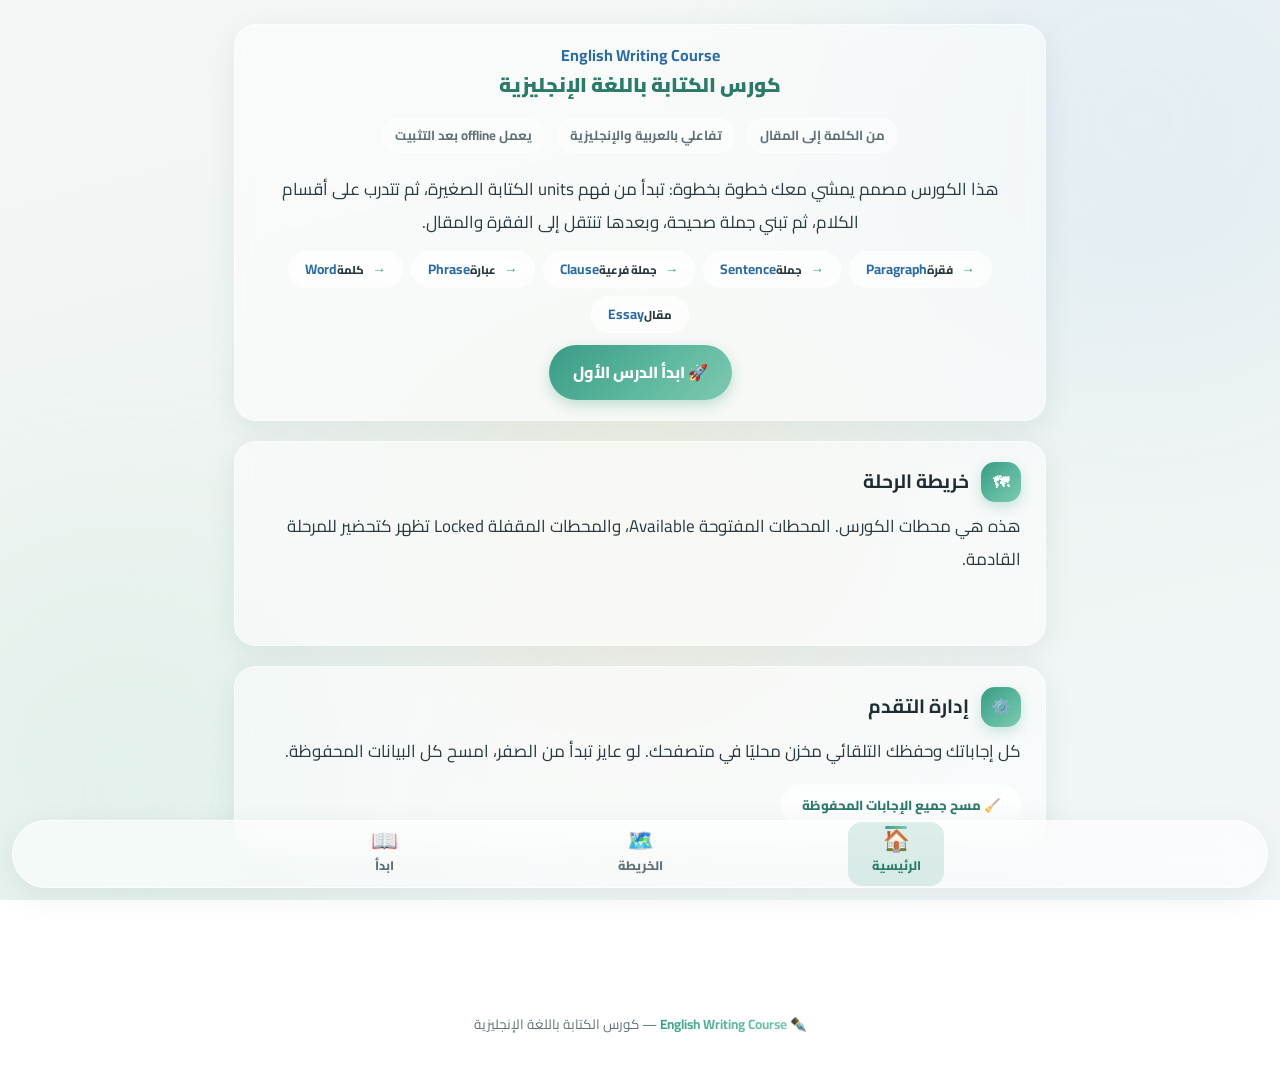
==== commit 1e098a6f: "Update index.html" ====
--- a/index.html
+++ b/index.html
@@ -4,10 +4,10 @@
   <meta charset="UTF-8">
   <meta name="viewport" content="width=device-width, initial-scale=1.0">
 
-  <title>English Writing Course | الرئيسية — مقدمة الكورس وخريطة الرحلة</title>
-  <meta name="description" content="الصفحة الرئيسية لكورس الكتابة باللغة الإنجليزية: فلسفة الكورس، خارطة الرحلة، والانتقال من الكلمة إلى المقال.">
+  <title>English Writing Course | كورس الكتابة باللغة الإنجليزية</title>
+  <meta name="description" content="كورس تفاعلي لبناء مهارة الكتابة باللغة الإنجليزية من الكلمة إلى المقال، بالعربية والإنجليزية.">
 
-  <link rel="canonical" href="https://aburetage.github.io/English-Writing-Course/index.html">
+  <link rel="canonical" href="https://aburetage.github.io/English-Writing-Course/">
 
   <link rel="manifest" href="manifest.webmanifest">
   <meta name="theme-color" content="#3a9b85">
@@ -17,15 +17,15 @@
 
   <meta property="og:type" content="website">
   <meta property="og:site_name" content="English Writing Course">
-  <meta property="og:title" content="English Writing Course | الرئيسية — مقدمة الكورس وخريطة الرحلة">
-  <meta property="og:description" content="كورس الكتابة باللغة الإنجليزية: من الكلمة إلى المقال، عبر فهم الوظائف، بناء الجمل، الفقرات، والمقالات.">
-  <meta property="og:url" content="https://aburetage.github.io/English-Writing-Course/index.html">
+  <meta property="og:title" content="English Writing Course | كورس الكتابة باللغة الإنجليزية">
+  <meta property="og:description" content="كورس تفاعلي لبناء مهارة الكتابة باللغة الإنجليزية من الكلمة إلى المقال.">
+  <meta property="og:url" content="https://aburetage.github.io/English-Writing-Course/">
   <meta property="og:image" content="https://aburetage.github.io/English-Writing-Course/icons/icon.svg">
   <meta property="og:locale" content="ar_AR">
 
   <meta name="twitter:card" content="summary_large_image">
-  <meta name="twitter:title" content="English Writing Course | الرئيسية">
-  <meta name="twitter:description" content="من الكلمة إلى المقال: كورس تفاعلي للكتابة باللغة الإنجليزية.">
+  <meta name="twitter:title" content="English Writing Course | كورس الكتابة باللغة الإنجليزية">
+  <meta name="twitter:description" content="كورس تفاعلي لبناء مهارة الكتابة باللغة الإنجليزية من الكلمة إلى المقال.">
   <meta name="twitter:image" content="https://aburetage.github.io/English-Writing-Course/icons/icon.svg">
 
   <link rel="preconnect" href="https://fonts.googleapis.com">
@@ -41,6 +41,12 @@
 
   <script type="module" src="js/main.js"></script>
 
+  <style>
+    body[data-page="home"] .bb-tab[data-tab="toc"] {
+      display: none !important;
+    }
+  </style>
+
   <script type="application/ld+json">
   {
     "@context": "https://schema.org",
@@ -52,13 +58,13 @@
     "provider": {
       "@type": "Organization",
       "name": "English Writing Course",
-      "url": "https://aburetage.github.io/English-Writing-Course/"
+      "sameAs": "https://aburetage.github.io/English-Writing-Course/"
     }
   }
   </script>
 </head>
 
-<body data-page="index">
+<body data-page="home">
   <a href="#main" class="skip-link">تخطَّ إلى المحتوى الرئيسي</a>
 
   <div class="bg" aria-hidden="true">
@@ -69,776 +75,107 @@
 
   <div id="progress" aria-hidden="true"></div>
 
-  <nav id="toc" class="glass" aria-label="فهرس المحتويات">
-    <div class="toc-head">
-      <div class="ring" role="progressbar" aria-label="تقدم القراءة" aria-valuemin="0" aria-valuemax="100" aria-valuenow="0">
-        <svg width="46" height="46" viewBox="0 0 46 46" aria-hidden="true">
-          <defs>
-            <linearGradient id="g1" x1="0" y1="0" x2="1" y2="1">
-              <stop offset="0" stop-color="#2c7a68" />
-              <stop offset="1" stop-color="#7fc9b2" />
-            </linearGradient>
-          </defs>
-          <circle class="bgc" cx="23" cy="23" r="18"></circle>
-          <circle id="ringFg" class="fgc" cx="23" cy="23" r="18"></circle>
-        </svg>
-        <span id="ringTxt">0%</span>
-      </div>
-
-      <div class="toc-title">
-        <b>محتويات الرئيسية</b>
-        <small><span class="e" lang="en">English Writing Course — Home</span></small>
-      </div>
-    </div>
-
-    <div class="toc-grp">
-      <div class="toc-gbody">
-        <a href="#nature"><span class="n" aria-hidden="true">✍️</span><span>ما هي الكتابة؟</span></a>
-        <a href="#words"><span class="n" aria-hidden="true">🔤</span><span>معرفة الكلمات لا تكفي</span></a>
-        <a href="#knowuse"><span class="n" aria-hidden="true">🎯</span><span>من المعرفة إلى الاستخدام</span></a>
-        <a href="#why"><span class="n" aria-hidden="true">❓</span><span>لماذا نتعلم الكتابة؟</span></a>
-        <a href="#build"><span class="n" aria-hidden="true">🧱</span><span>تبدأ من الكلمة ولا تتوقف عندها</span></a>
-        <a href="#words2essays"><span class="n" aria-hidden="true">🏢</span><span>من Words إلى Essays</span></a>
-        <a href="#trio"><span class="n" aria-hidden="true">🔗</span><span>العلاقة بين العناصر الثلاثة</span></a>
-        <a href="#cycle"><span class="n" aria-hidden="true">🔁</span><span>من معرفة القاعدة إلى استخدامها</span></a>
-        <a href="#mistakes"><span class="n" aria-hidden="true">💡</span><span>الخطأ ليس نهاية التعلم</span></a>
-        <a href="#stages"><span class="n" aria-hidden="true">📈</span><span>كيف ستتطور مهارتك؟</span></a>
-        <a href="#outcomes"><span class="n" aria-hidden="true">🏁</span><span>ماذا نريد أن تستطيع فعله؟</span></a>
-        <a href="#view"><span class="n" aria-hidden="true">🗺</span><span>كيف سننظر إلى الكورس كله؟</span></a>
-        <a href="#roadmap"><span class="n" aria-hidden="true">🛣</span><span>خريطة الرحلة</span></a>
-        <a href="#path"><span class="n" aria-hidden="true">🏁</span><span>مسار الكورس والختام</span></a>
-      </div>
-    </div>
-  </nav>
-
-  <div id="backdrop"></div>
-
   <main id="main" class="wrap">
-    <h1 class="sr-only">
-      <span class="e" lang="en">English Writing Course</span>
-      — كورس الكتابة باللغة الإنجليزية
-    </h1>
-
-    <section class="card center" id="home-hero">
+    <section class="card center">
       <h1 class="lesson-title">
         <span class="e" lang="en">English Writing Course</span>
         كورس الكتابة باللغة الإنجليزية
       </h1>
 
+      <div class="lesson-meta">
+        <span>من الكلمة إلى المقال</span>
+        <span>تفاعلي بالعربية والإنجليزية</span>
+        <span>يعمل offline بعد التثبيت</span>
+      </div>
+
       <p>
-        من
-        <span class="e" lang="en">Word</span>
-        — الكلمة، إلى
-        <span class="e" lang="en">Essay</span>
-        — المقال: رحلة متدرجة لبناء مهارة الكتابة بصورة صحيحة وطبيعية.
+        هذا الكورس مصمم يمشي معك خطوة بخطوة:
+        تبدأ من فهم units الكتابة الصغيرة، ثم تتدرب على أقسام الكلام،
+        ثم تبني جملة صحيحة، وبعدها تنتقل إلى الفقرة والمقال.
       </p>
 
       <div class="achain ltr">
-        <span class="chip"><span class="e" lang="en">Word</span></span>
-        <span class="chip"><span class="e" lang="en">Phrase</span></span>
-        <span class="chip"><span class="e" lang="en">Clause</span></span>
-        <span class="chip"><span class="e" lang="en">Sentence</span></span>
-        <span class="chip"><span class="e" lang="en">Paragraph</span></span>
-        <span class="chip"><span class="e" lang="en">Essay</span></span>
+        <span class="chip"><span class="e" lang="en">Word</span><small>كلمة</small></span>
+        <span class="chip"><span class="e" lang="en">Phrase</span><small>عبارة</small></span>
+        <span class="chip"><span class="e" lang="en">Clause</span><small>جملة فرعية</small></span>
+        <span class="chip"><span class="e" lang="en">Sentence</span><small>جملة</small></span>
+        <span class="chip"><span class="e" lang="en">Paragraph</span><small>فقرة</small></span>
+        <span class="chip"><span class="e" lang="en">Essay</span><small>مقال</small></span>
       </div>
 
-      <div class="journey">
-        <a id="continueBtn" class="lbtn" href="lessons/lesson1.html">
-          ▶ ابدأ من Lesson 1 — Definitions
-        </a>
-        <a class="jbtn" href="#roadmap">
-          🗺 خريطة الرحلة
-        </a>
-      </div>
+      <a class="lbtn" href="lessons/lesson1.html" style="font-size:1rem;padding:var(--space-3) var(--space-6);">
+        🚀 ابدأ الدرس الأول
+      </a>
     </section>
 
-    <section class="card" id="philosophy">
+    <section class="card" id="roadmap">
       <div class="card-head">
-        <span class="num" aria-hidden="true">🧭</span>
-        <h2>
-          <span class="e" lang="en">المحور الأول</span>
-          — فلسفة الكورس
-        </h2>
+        <span class="num" aria-hidden="true">🗺</span>
+        <h2>خريطة الرحلة</h2>
       </div>
 
       <p>
-        ما الكتابة؟ ولماذا لا تكفي الكلمات؟ وما هدف الكورس الحقيقي؟
+        هذه هي محطات الكورس. المحطات المفتوحة Available،
+        والمحطات المقفلة Locked تظهر كتحضير للمرحلة القادمة.
       </p>
 
-      <section class="card" id="nature">
-        <div class="card-head">
-          <span class="num" aria-hidden="true">✍️</span>
-          <h2>ما هي الكتابة؟</h2>
-        </div>
+      <div id="roadmapStations" class="road" aria-live="polite"></div>
 
-        <p>
-          <span class="e" lang="en">English Writing</span>
-          — الكتابة باللغة الإنجليزية:
-        </p>
-
-        <ul>
-          <li>ليست مجرد القدرة على وضع كلمات إنجليزية بجانب بعضها.</li>
-          <li>ليست مجرد معرفة عدد كبير من المفردات.</li>
-          <li>ليست مجرد حفظ مجموعة من القواعد.</li>
-        </ul>
-
-        <div class="alert ok">
-          <span class="aic" aria-hidden="true">✅</span>
-          <p>
-            الكتابة مهارة متكاملة تجمع بين:
-            معرفة الكلمات، فهم وظائفها، معرفة كيفية بناء الجملة، تنظيم الأفكار، ربط الجمل، تحويل الجمل إلى فقرات واضحة، وتحويل الفقرات إلى مقال متماسك.
-          </p>
-        </div>
-
-        <p>
-          لذلك، عندما نتعلم الكتابة، فإننا لا نتعلم فقط
-          <span class="e" lang="en">what to write</span>
-          — ماذا نكتب، وإنما نتعلم أيضًا
-          <span class="e" lang="en">how to think in the language while writing</span>
-          — كيف نفكر في اللغة عندما نكتب.
-        </p>
-      </section>
-
-      <section class="card" id="words">
-        <div class="card-head">
-          <span class="num" aria-hidden="true">🔤</span>
-          <h2>معرفة الكلمات لا تكفي</h2>
-        </div>
-
-        <p>إذا أردت أن تكتب:</p>
-
-        <div class="spec">
-          <div class="slabel"><span aria-hidden="true">✏️</span> الهدف — جملة نريد كتابتها</div>
-          <div class="sen" lang="en">The farmer grows tomatoes in the new land.</div>
-          <div class="sar">«المزارع يزرع الطماطم في الأرض الجديدة.»</div>
-        </div>
-
-        <p>فمعرفة الكلمات وحدها لا تكفي. قد تعرف:</p>
-
-        <div class="fgrid">
-          <div class="fcard"><span class="e" lang="en">farmer</span><small>مزارع</small></div>
-          <div class="fcard"><span class="e" lang="en">grow</span><small>يزرع / ينمو</small></div>
-          <div class="fcard"><span class="e" lang="en">tomato</span><small>طماطم</small></div>
-          <div class="fcard"><span class="e" lang="en">land</span><small>أرض</small></div>
-          <div class="fcard"><span class="e" lang="en">new</span><small>جديد</small></div>
-        </div>
-
-        <div class="alert">
-          <span class="aic" aria-hidden="true">⚠️</span>
-          <p>
-            ولكن معرفة هذه الكلمات منفردة لا تضمن قدرتك على تكوين جملة صحيحة منها.
-          </p>
-        </div>
-
-        <p>لكي تكتب الجملة، يجب أن تعرف:</p>
-
-        <ul>
-          <li>كيف تتغير الكلمة بحسب وظيفتها.</li>
-          <li>كيف ترتب الكلمات.</li>
-          <li>كيف تربطها ببعضها.</li>
-          <li>كيف تستخدم الزمن المناسب.</li>
-          <li>كيف تجعل الجملة تعبر عن المعنى الذي تريده.</li>
-        </ul>
-      </section>
-
-      <section class="card" id="knowuse">
-        <div class="card-head">
-          <span class="num" aria-hidden="true">🎯</span>
-          <h2>من المعرفة إلى الاستخدام — هدف الكورس</h2>
-        </div>
-
-        <p>
-          وهنا يظهر الفرق بين:
-          <span class="e" lang="en">Knowing English</span>
-          — معرفة الإنجليزية، و
-          <span class="e" lang="en">Using English</span>
-          — استخدام الإنجليزية.
-        </p>
-
-        <div class="vs">
-          <div class="vside a">
-            <span class="vtag"><span class="e" lang="en">Knowing English</span></span>
-            <div class="var2">أن تعرف القاعدة.</div>
-          </div>
-          <div class="vmid">الفرق</div>
-          <div class="vside b">
-            <span class="vtag"><span class="e" lang="en">Using English</span></span>
-            <div class="var2">أن تستخدمها أثناء الكتابة.</div>
-          </div>
-        </div>
-
-        <p>قد يعرف المتعلم قاعدة مثل:</p>
-
-        <div class="spec">
-          <div class="sen" lang="en">The verb usually agrees with the subject.</div>
-          <div class="sar">«الفعل يتوافق عادةً مع الفاعل.»</div>
-        </div>
-
-        <p>لكن المعرفة الحقيقية تبدأ عندما يستطيع استخدام هذه القاعدة في جملة مثل:</p>
-
-        <div class="spec">
-          <div class="slabel"><span aria-hidden="true">✏️</span> Example — استخدام القاعدة</div>
-          <div class="sen" lang="en">The farmer grows tomatoes.</div>
-          <div class="sar">«المزارع يزرع الطماطم.»</div>
-        </div>
-
-        <p>ثم يستطيع استخدامها داخل فقرة كاملة، ثم داخل مقال يناقش موضوعًا معينًا.</p>
-
-        <div class="achain ltr">
-          <span class="chip"><span class="e" lang="en">Sentence</span><small>جملة تستخدم القاعدة</small></span>
-          <span class="chip"><span class="e" lang="en">Paragraph</span><small>فقرة كاملة</small></span>
-          <span class="chip"><span class="e" lang="en">Essay</span><small>مقال يناقش موضوعًا</small></span>
-        </div>
-
-        <div class="vs">
-          <div class="vside a">
-            <span class="vtag">✗ ليس الهدف</span>
-            <div class="var2">«أنا أعرف هذه القاعدة.»</div>
-          </div>
-          <div class="vmid">الهدف</div>
-          <div class="vside b">
-            <span class="vtag">✓ الهدف الحقيقي</span>
-            <div class="var2">«أنا أستطيع استخدام هذه القاعدة أثناء الكتابة.»</div>
-          </div>
-        </div>
-      </section>
+      <div id="journeyBox"></div>
     </section>
 
-    <section class="card" id="learning">
+    <section class="card">
       <div class="card-head">
-        <span class="num" aria-hidden="true">📚</span>
-        <h2>
-          <span class="e" lang="en">المحور الثاني</span>
-          — لماذا وكيف نتعلم
-        </h2>
+        <span class="num" aria-hidden="true">⚙️</span>
+        <h2>إدارة التقدم</h2>
       </div>
 
       <p>
-        أهمية الكتابة، بناء المهارة، دورة التعلم، ومخرجات الكورس.
+        كل إجاباتك وحفظك التلقائي مخزن محليًا في متصفحك.
+        لو عايز تبدأ من الصفر، امسح كل البيانات المحفوظة.
       </p>
 
-      <section class="card" id="why">
-        <div class="card-head">
-          <span class="num" aria-hidden="true">❓</span>
-          <h2>لماذا نحتاج إلى تعلم الكتابة؟</h2>
-        </div>
-
-        <p>الكتابة واحدة من المهارات الأساسية في تعلم أي لغة:</p>
-
-        <div class="roles">
-          <div class="role"><span class="ric" aria-hidden="true">🎧</span><span class="e" lang="en">Listening</span><small>الاستماع</small></div>
-          <div class="role"><span class="ric" aria-hidden="true">🗣</span><span class="e" lang="en">Speaking</span><small>التحدث</small></div>
-          <div class="role"><span class="ric" aria-hidden="true">📖</span><span class="e" lang="en">Reading</span><small>القراءة</small></div>
-          <div class="role"><span class="ric" aria-hidden="true">✍️</span><span class="e" lang="en">Writing</span><small>الكتابة</small></div>
-        </div>
-
-        <p>لكن الكتابة لها طبيعة خاصة؛ لأنها تجبرك على أن تجعل أفكارك واضحة ومنظمة ودقيقة.</p>
-
-        <div class="vs">
-          <div class="vside a">
-            <span class="vtag">أثناء الحديث</span>
-            <div class="var2">تساعدك نبرة الصوت، أو الإشارة، أو إعادة الكلام، أو التوضيح الفوري.</div>
-          </div>
-          <div class="vmid">أما في الكتابة</div>
-          <div class="vside b">
-            <span class="vtag">القارئ</span>
-            <div class="var2">لا يسمع صوتك، ولا يرى تعبير وجهك، ولا يستطيع أن يسألك مباشرة عما تقصده.</div>
-          </div>
-        </div>
-
-        <p>لذلك يجب أن تحمل الكلمات والجمل نفسها المعنى بوضوح.</p>
-
-        <div class="funs">
-          <div class="fun">
-            <span class="fic" aria-hidden="true">💎</span>
-            <b><span class="e" lang="en">Clarity</span></b>
-            <div class="var2">الوضوح</div>
-          </div>
-          <div class="fun">
-            <span class="fic" aria-hidden="true">🎯</span>
-            <b><span class="e" lang="en">Accuracy</span></b>
-            <div class="var2">الدقة</div>
-          </div>
-          <div class="fun">
-            <span class="fic" aria-hidden="true">🧱</span>
-            <b><span class="e" lang="en">Organization</span></b>
-            <div class="var2">التنظيم</div>
-          </div>
-          <div class="fun">
-            <span class="fic" aria-hidden="true">🔗</span>
-            <b><span class="e" lang="en">Coherence</span></b>
-            <div class="var2">ترابط الأفكار</div>
-          </div>
-        </div>
-
-        <p>
-          ولهذا فإن تعلم الكتابة بشكل صحيح سيساعدك على استخدام الإنجليزية في الدراسة والعمل والمراسلات والتقارير والمقالات وغيرها من المواقف التي تحتاج فيها إلى التعبير عن أفكارك بصورة منظمة.
-        </p>
-      </section>
-
-      <section class="card" id="build">
-        <div class="card-head">
-          <span class="num" aria-hidden="true">🧱</span>
-          <h2>الكتابة تبدأ من الكلمة، لكنها لا تتوقف عند الكلمة</h2>
-        </div>
-
-        <p>
-          من السهل أن نعتقد أن تحسين الكتابة يعني حفظ المزيد من الكلمات.
-          المفردات مهمة بالتأكيد.
-        </p>
-
-        <div class="defcard">
-          <div class="dhead"><span class="e" lang="en">Vocabulary</span> — المفردات</div>
-          <div class="dar">هي المواد التي نستخدمها للتعبير عن أفكارنا، وكلما اتسعت مفرداتك زادت قدرتك على التعبير.</div>
-        </div>
-
-        <p>لكن الكلمات وحدها لا تصنع كتابة جيدة.</p>
-
-        <p>
-          يمكن أن تعرف مئات أو آلاف الكلمات، ومع ذلك تجد صعوبة في كتابة فقرة صحيحة؛ لأن المشكلة ليست دائمًا في معرفة الكلمات، وإنما في معرفة العلاقة بينها.
-        </p>
-
-        <p>
-          وهنا يأتي دور
-          <span class="e" lang="en">Grammar</span>
-          — القواعد.
-        </p>
-
-        <p>
-          القواعد تخبرنا بكيفية عمل اللغة، بينما تساعدنا المفردات على تحديد المعنى الذي نريد التعبير عنه.
-        </p>
-
-        <p>
-          لكن حتى
-          <span class="e" lang="en">Grammar</span>
-          و
-          <span class="e" lang="en">Vocabulary</span>
-          لا يكفيان وحدهما. نحتاج أيضًا إلى معرفة:
-        </p>
-
-        <div class="recap">
-          <div class="rcard">
-            <b><span class="e" lang="en">Sentence Structure</span></b>
-            <small>كيف تتحول الكلمات إلى جملة لها معنى صحيح ومنظم.</small>
-          </div>
-          <div class="rcard">
-            <b><span class="e" lang="en">Paragraph Structure</span></b>
-            <small>كيف تتحول مجموعة الجمل إلى وحدة واحدة تدور حول فكرة محددة.</small>
-          </div>
-          <div class="rcard">
-            <b><span class="e" lang="en">Essay Structure</span></b>
-            <small>كيف نجمع مجموعة من الفقرات بطريقة منظمة لنناقش موضوعًا كاملًا.</small>
-          </div>
-        </div>
-
-        <p>ومن هنا يمكننا تصور عملية الكتابة باعتبارها بناءً متدرجًا:</p>
-
-        <div class="achain ltr">
-          <span class="chip"><span class="e" lang="en">Words</span><small>الكلمات</small></span>
-          <span class="chip"><span class="e" lang="en">Sentences</span><small>الجمل</small></span>
-          <span class="chip"><span class="e" lang="en">Paragraphs</span><small>الفقرات</small></span>
-          <span class="chip"><span class="e" lang="en">Essays</span><small>المقالات</small></span>
-        </div>
-      </section>
-
-      <section class="card" id="words2essays">
-        <div class="card-head">
-          <span class="num" aria-hidden="true">🏢</span>
-          <h2>من <span class="e" lang="en">Words</span> إلى <span class="e" lang="en">Essays</span></h2>
-        </div>
-
-        <div class="recap">
-          <div class="rcard">
-            <b><span class="e" lang="en">Word</span> — الكلمة</b>
-            <small>الكلمة تحمل معنى، ولكنها غالبًا لا تعبر وحدها عن فكرة كاملة.</small>
-          </div>
-          <div class="rcard">
-            <b><span class="e" lang="en">Sentence</span> — الجملة</b>
-            <small>عندما نضع الكلمات في علاقات صحيحة نحصل على الجملة، والجملة تستطيع التعبير عن فكرة أو معلومة كاملة.</small>
-          </div>
-          <div class="rcard">
-            <b><span class="e" lang="en">Paragraph</span> — الفقرة</b>
-            <small>عندما نربط عدة جمل تخدم فكرة رئيسية واحدة نحصل على الفقرة.</small>
-          </div>
-          <div class="rcard">
-            <b><span class="e" lang="en">Essay</span> — المقال</b>
-            <small>عندما نجمع عدة فقرات منظمة لمعالجة موضوع أكبر نحصل على المقال.</small>
-          </div>
-        </div>
-
-        <p>وبالتالي فإن المقال الجيد لا يظهر فجأة. إنه نتيجة طبيعية لبناء صحيح يبدأ من العناصر الأصغر.</p>
-
-        <p>يمكن تشبيه ذلك ببناء مبنى:</p>
-
-        <div class="fgrid">
-          <div class="fcard"><span aria-hidden="true">🧱</span><small>مواد البناء الصغيرة = الكلمات</small></div>
-          <div class="fcard"><span aria-hidden="true">🧩</span><small>وحدات أجزاء المبنى = الجمل</small></div>
-          <div class="fcard"><span aria-hidden="true">🚪</span><small>الغرف / الوحدات المنظمة = الفقرات</small></div>
-          <div class="fcard"><span aria-hidden="true">🏢</span><small>المبنى الكامل = المقال</small></div>
-        </div>
-
-        <div class="alert">
-          <span class="aic" aria-hidden="true">⚠️</span>
-          <p>
-            إذا كانت الوحدات الصغيرة غير صحيحة، فسيصبح البناء الأكبر أكثر صعوبة.
-            ولهذا يبدأ هذا الكورس من الأساسيات، ثم يصعد بك تدريجيًا إلى الكتابة الأكثر تعقيدًا.
-          </p>
-        </div>
-      </section>
-
-      <section class="card" id="trio">
-        <div class="card-head">
-          <span class="num" aria-hidden="true">🔗</span>
-          <h2>العلاقة بين <span class="e" lang="en">Grammar</span> و<span class="e" lang="en">Vocabulary</span> و<span class="e" lang="en">Writing</span></h2>
-        </div>
-
-        <div class="roles">
-          <div class="role">
-            <span class="ric" aria-hidden="true">📚</span>
-            <span class="e" lang="en">Vocabulary</span>
-            <small>المفردات — تساعدك على معرفة الكلمات التي تحتاجها للتعبير عن المعنى.</small>
-          </div>
-          <div class="role">
-            <span class="ric" aria-hidden="true">📐</span>
-            <span class="e" lang="en">Grammar</span>
-            <small>القواعد — تساعدك على استخدام هذه الكلمات بطريقة صحيحة.</small>
-          </div>
-          <div class="role">
-            <span class="ric" aria-hidden="true">🧩</span>
-            <span class="e" lang="en">Writing Structure</span>
-            <small>بناء الكتابة — يساعدك على تنظيم ما تريد قوله.</small>
-          </div>
-        </div>
-
-        <p>
-          فمثلًا، قد تعرف كلمة:
-          <span class="e" lang="en">increase</span>
-          — يزيد / يرفع، و
-          <span class="e" lang="en">production</span>
-          — الإنتاج.
-        </p>
-
-        <p>وقد تعرف قاعدة تكوين الجملة. لكن لكي تكتب فكرة مفيدة، تحتاج إلى معرفة كيفية تحويل هذه المعرفة إلى جملة:</p>
-
-        <div class="spec">
-          <div class="slabel"><span aria-hidden="true">✏️</span> Example — من معرفة إلى جملة</div>
-          <div class="sen" lang="en">Good irrigation can increase crop production.</div>
-          <div class="sar">«يمكن للري الجيد أن يزيد إنتاج المحصول.»</div>
-        </div>
-
-        <p>ثم لا تتوقف عند الجملة. يمكنك وضعها مع جمل أخرى تشرح الفكرة:</p>
-
-        <div class="spec">
-          <div class="slabel"><span aria-hidden="true">✏️</span> Example — من جملة إلى فقرة</div>
-          <div class="sen" lang="en">Good irrigation can increase crop production. It also helps plants use water more efficiently.</div>
-          <div class="sar">«يمكن للري الجيد أن يزيد إنتاج المحصول. كما أنه يساعد النباتات على استخدام المياه بكفاءة أكبر.»</div>
-        </div>
-
-        <p>
-          هنا بدأنا نتحرك من
-          <span class="e" lang="en">Sentence</span>
-          إلى
-          <span class="e" lang="en">Paragraph</span>.
-        </p>
-      </section>
-
-      <section class="card" id="cycle">
-        <div class="card-head">
-          <span class="num" aria-hidden="true">🔁</span>
-          <h2>من معرفة القاعدة إلى استخدامها</h2>
-        </div>
-
-        <p>هناك فرق مهم بين أن تعرف القاعدة وأن تستطيع استخدامها.</p>
-
-        <p>
-          قد يقرأ الطالب شرحًا عن:
-          <span class="e" lang="en">Subject</span>
-          — الفاعل،
-          <span class="e" lang="en">Verb</span>
-          — الفعل،
-          <span class="e" lang="en">Object</span>
-          — المفعول به، ويستطيع حفظ التعريفات.
-        </p>
-
-        <p>لكن عندما يُطلب منه كتابة جملة، قد يتردد أو يرتكب أخطاء.</p>
-
-        <div class="alert">
-          <span class="aic" aria-hidden="true">⚠️</span>
-          <p>
-            المشكلة هنا ليست بالضرورة نقص المعلومات، وإنما نقص
-            <span class="e" lang="en">Practice</span>
-            — التدريب.
-          </p>
-        </div>
-
-        <p>ولهذا لن يكون الكورس قائمًا على القراءة فقط. سنتحرك بصورة متكررة عبر دورة تعليمية:</p>
-
-        <div class="dpath">
-          <div class="dstep">1. <span class="e" lang="en">Understand</span> — افهم</div>
-          <div class="darr" aria-hidden="true">↓</div>
-          <div class="dstep">2. <span class="e" lang="en">Practice</span> — تدرّب</div>
-          <div class="darr" aria-hidden="true">↓</div>
-          <div class="dstep">3. <span class="e" lang="en">Write</span> — اكتب</div>
-          <div class="darr" aria-hidden="true">↓</div>
-          <div class="dstep">4. <span class="e" lang="en">Correct</span> — صحح</div>
-          <div class="darr" aria-hidden="true">↓</div>
-          <div class="dstep">5. <span class="e" lang="en">Rewrite</span> — أعد الكتابة</div>
-          <div class="darr" aria-hidden="true">↓</div>
-          <div class="dstep">6. <span class="e" lang="en">Master</span> — أتقن</div>
-        </div>
-
-        <p>ومع تكرار هذه العملية تتحول المعرفة النظرية تدريجيًا إلى مهارة عملية.</p>
-      </section>
-
-      <section class="card" id="mistakes">
-        <div class="card-head">
-          <span class="num" aria-hidden="true">💡</span>
-          <h2>الخطأ ليس نهاية التعلم</h2>
-        </div>
-
-        <p>في الكتابة، من الطبيعي أن تخطئ.</p>
-
-        <p>قد تخطئ في:</p>
-
-        <div class="fgrid">
-          <div class="fcard"><span class="e" lang="en">Grammar</span><small>القواعد</small></div>
-          <div class="fcard"><span class="e" lang="en">Vocabulary</span><small>المفردات</small></div>
-          <div class="fcard"><span class="e" lang="en">Word Order</span><small>ترتيب الكلمات</small></div>
-          <div class="fcard"><span class="e" lang="en">Spelling</span><small>الإملاء</small></div>
-          <div class="fcard"><span class="e" lang="en">Punctuation</span><small>علامات الترقيم</small></div>
-          <div class="fcard"><span class="e" lang="en">Natural Expression</span><small>التعبير الطبيعي</small></div>
-        </div>
-
-        <p>لكن الهدف من التصحيح ليس مجرد وضع علامة «خطأ» على الجملة.</p>
-
-        <div class="vs">
-          <div class="vside a">
-            <span class="vtag">خطأ</span>
-            <div class="ven" lang="en">He go to work every day.</div>
-            <div class="var2">«هو يذهب إلى العمل كل يوم.»</div>
-          </div>
-          <div class="vmid">↓ التصحيح وحده لا يكفي</div>
-          <div class="vside b">
-            <span class="vtag">صحيح</span>
-            <div class="ven" lang="en">He goes to work every day.</div>
-            <div class="var2">«هو يذهب إلى العمل كل يوم.»</div>
-          </div>
-        </div>
-
-        <p>
-          الأهم أن نفهم لماذا أصبحت:
-          <span class="e" lang="en">go → goes</span>،
-          وما علاقة ذلك بالفاعل والزمن وتركيب الجملة.
-        </p>
-
-        <p>
-          بهذه الطريقة يصبح الخطأ وسيلة لاكتشاف القاعدة، وليس مجرد شيء يجب محوه.
-        </p>
-      </section>
-
-      <section class="card" id="stages">
-        <div class="card-head">
-          <span class="num" aria-hidden="true">📈</span>
-          <h2>كيف ستتطور مهارتك خلال الكورس؟</h2>
-        </div>
-
-        <p>لن ننتقل مباشرة من معرفة الكلمات إلى كتابة مقال كامل. سنمر بمراحل متدرجة.</p>
-
-        <div class="achain ltr">
-          <span class="chip"><span class="e" lang="en">Concepts</span><small>المفاهيم</small></span>
-          <span class="chip"><span class="e" lang="en">Parts of Speech</span><small>أقسام الكلام</small></span>
-          <span class="chip"><span class="e" lang="en">Sentence Structure</span><small>تركيب الجملة</small></span>
-          <span class="chip"><span class="e" lang="en">Types of Sentences</span><small>أنواع الجمل</small></span>
-          <span class="chip"><span class="e" lang="en">Punctuation</span><small>علامات الترقيم</small></span>
-          <span class="chip"><span class="e" lang="en">Paragraph Writing</span><small>كتابة الفقرة</small></span>
-          <span class="chip"><span class="e" lang="en">Essay Writing</span><small>كتابة المقال</small></span>
-        </div>
-
-        <p>
-          إذن، كل جزء في الكورس له وظيفة في الرحلة. لا توجد هذه المراحل لمجرد زيادة عدد الدروس، وإنما لأن الكتابة نفسها مبنية بهذه الصورة.
-        </p>
-      </section>
-
-      <section class="card" id="outcomes">
-        <div class="card-head">
-          <span class="num" aria-hidden="true">🏁</span>
-          <h2>ماذا نريد أن تستطيع فعله في نهاية الكورس؟</h2>
-        </div>
-
-        <p>في بداية الكورس قد يكون تركيزك على فهم الكلمات والقواعد. ومع تقدمك، نريد أن يصبح بإمكانك أن:</p>
-
-        <ul>
-          <li>تفهم وظيفة الكلمات داخل الجملة.</li>
-          <li>تبني جملة صحيحة.</li>
-          <li>تتعرف إلى أنواع الجمل وتستخدمها.</li>
-          <li>تستخدم علامات الترقيم بصورة صحيحة.</li>
-          <li>تنظم عدة جمل حول فكرة واحدة.</li>
-          <li>تكتب فقرة لها بداية واضحة وتطور منطقي ونهاية مناسبة.</li>
-          <li>تربط الفقرات ببعضها.</li>
-          <li>تنظم مقالًا كاملًا.</li>
-          <li>تتعرف إلى الأخطاء الشائعة وتتجنبها.</li>
-          <li>تراجع كتابتك وتكتشف مشكلاتها.</li>
-          <li>تعيد صياغة كتابتك وتحسنها.</li>
-        </ul>
-
-        <div class="defcard">
-          <div class="dhead"><span class="e" lang="en">Independent Writing</span> — الكتابة المستقلة</div>
-          <div class="dar">
-            أن تكون قادرًا على أخذ فكرة، وتحويلها إلى كتابة إنجليزية واضحة ومنظمة دون الاعتماد في كل خطوة على حفظ نموذج جاهز.
-          </div>
-        </div>
-      </section>
-
-      <section class="card" id="view">
-        <div class="card-head">
-          <span class="num" aria-hidden="true">🗺</span>
-          <h2>كيف سننظر إلى الكورس كله؟</h2>
-        </div>
-
-        <p>يمكن أن ننظر إلى الرحلة باعتبارها انتقالًا من وحدة اللغة إلى وحدة المعنى ثم إلى النص الكامل.</p>
-
-        <div class="dpath">
-          <div class="dstep">ما هذه الكلمة؟ وما وظيفتها؟</div>
-          <div class="darr" aria-hidden="true">↓</div>
-          <div class="dstep">كيف تُستخدم داخل الجملة؟</div>
-          <div class="darr" aria-hidden="true">↓</div>
-          <div class="dstep">كيف أجمع الجمل لأشرح فكرة؟</div>
-          <div class="darr" aria-hidden="true">↓</div>
-          <div class="dstep">كيف أجمع الأفكار في فقرات؟</div>
-          <div class="darr" aria-hidden="true">↓</div>
-          <div class="dstep">كيف أبني نصًا كاملًا يناقش موضوعًا؟</div>
-        </div>
-
-        <p>وهكذا نتحرك من:</p>
-
-        <div class="achain ltr">
-          <span class="chip"><span class="e" lang="en">Word</span><small>كلمة</small></span>
-          <span class="chip"><span class="e" lang="en">Sentence</span><small>جملة</small></span>
-          <span class="chip"><span class="e" lang="en">Paragraph</span><small>فقرة</small></span>
-          <span class="chip"><span class="e" lang="en">Essay</span><small>مقال</small></span>
-        </div>
-
-        <p>لكن هناك انتقال آخر يحدث في الوقت نفسه:</p>
-
-        <div class="achain ltr">
-          <span class="chip"><span class="e" lang="en">Knowledge</span><small>معرفة</small></span>
-          <span class="chip"><span class="e" lang="en">Skill</span><small>مهارة</small></span>
-          <span class="chip"><span class="e" lang="en">Performance</span><small>أداء</small></span>
-        </div>
-
-        <p>
-          فالمعرفة هي البداية، لكنها ليست النهاية.
-          أن تعرف كيف تُبنى الجملة شيء، وأن تستطيع بناءها بنفسك شيء آخر.
-        </p>
-      </section>
-    </section>
-
-    <section class="card" id="roadmap-section">
-      <div class="card-head">
-        <span class="num" aria-hidden="true">🛣</span>
-        <h2>
-          <span class="e" lang="en">المحور الثالث</span>
-          — خريطة رحلة الكورس
-        </h2>
-      </div>
-
-      <p>
-        16 درسًا تُرسم تلقائيًا من سجل الكورس: كل مرحلة تمهد لما بعدها.
-      </p>
-
-      <section class="card" id="roadmap">
-        <div class="card-head">
-          <span class="num" aria-hidden="true">🛣</span>
-          <h2><span class="e" lang="en">Course Roadmap</span> — خريطة رحلة الكورس</h2>
-        </div>
-
-        <p id="courseStats">✅ جارٍ حساب تقدمك…</p>
-
-        <div id="roadmapStations" aria-label="محطات الكورس"></div>
-      </section>
-
-      <section class="card" id="path">
-        <div class="card-head">
-          <span class="num" aria-hidden="true">🏁</span>
-          <h2>مسار الكورس والختام</h2>
-        </div>
-
-        <p>وهكذا يكون مسار الكورس:</p>
-
-        <div class="pipe">
-          <span class="pstep"><span class="e" lang="en">Definitions</span></span>
-          <span class="pstep"><span class="e" lang="en">Parts of Speech</span></span>
-          <span class="pstep"><span class="e" lang="en">Sentence</span></span>
-          <span class="pstep"><span class="e" lang="en">Paragraph</span></span>
-          <span class="pstep"><span class="e" lang="en">Essay</span></span>
-        </div>
-
-        <p>
-          ومع كل مرحلة لا نكتفي بأن نعرف المعلومات، بل نحاول تحويلها إلى استخدام فعلي.
-        </p>
-
-        <p>
-          في النهاية، يجب ألا تكون النتيجة مجرد أنك قرأت ستة عشر درسًا، وإنما أن تكون قد انتقلت تدريجيًا من فهم مكونات اللغة إلى القدرة على استخدامها في
-          <span class="e" lang="en">Independent Writing</span>
-          — الكتابة المستقلة.
-        </p>
-
-        <div class="alert ok">
-          <span class="aic" aria-hidden="true">🌱</span>
-          <p>والآن نبدأ من الأساس.</p>
-        </div>
-
-        <a class="signpost" href="lessons/lesson1.html">
-          <span class="e" lang="en">Start Now — Lesson 1 — Definitions</span>
-          — ابدأ الآن — الدرس الأول — التعريفات
-        </a>
-      </section>
+      <button id="resetAll" class="reset" type="button">
+        🧹 مسح جميع الإجابات المحفوظة
+      </button>
     </section>
   </main>
 
   <footer>
-    <b>✒️ English Writing Course</b>
-    — كورس الكتابة باللغة الإنجليزية
-    <br>
-    <span class="e" lang="en">Home</span>
-    | الرئيسية — مقدمة الكورس وخريطة الرحلة
-    <br>
-    <button id="resetAll" class="rv" type="button">🧹 مسح جميع الإجابات المحفوظة</button>
+    <p>
+      ✒️ <b>English Writing Course</b> — كورس الكتابة باللغة الإنجليزية
+    </p>
   </footer>
 
-  <button id="topFab" class="fab" type="button" aria-label="العودة إلى أعلى الصفحة">
-    ↑
-  </button>
+  <button id="topFab" class="fab" type="button" aria-label="العودة إلى الأعلى" title="العودة إلى الأعلى">↑</button>
 
-  <nav class="bottombar glass" aria-label="شريط التنقل السفلي">
+  <nav class="bottombar glass" aria-label="التنقل الرئيسي">
     <div class="bb-tabs">
-      <button class="bb-tab" type="button" data-tab="toc" aria-label="الفهرس">
+      <a class="bb-tab active" href="index.html" data-tab="home">
+        <span class="i" aria-hidden="true">🏠</span>
+        <span>الرئيسية</span>
+      </a>
+      <a class="bb-tab" href="#roadmap" data-tab="map">
+        <span class="i" aria-hidden="true">🗺</span>
+        <span>الخريطة</span>
+      </a>
+      <a class="bb-tab" href="lessons/lesson1.html" data-tab="lesson">
+        <span class="i" aria-hidden="true">📖</span>
+        <span>ابدأ</span>
+      </a>
+      <button class="bb-tab" type="button" data-tab="toc" aria-controls="toc" aria-expanded="false">
         <span class="i" aria-hidden="true">📑</span>
         <span>الفهرس</span>
-      </button>
-
-      <button class="bb-tab" type="button" data-tab="lesson" aria-label="الدرس">
-        <span class="i" aria-hidden="true">📖</span>
-        <span>الدرس</span>
-      </button>
-
-      <button class="bb-tab" type="button" data-tab="map" aria-label="الخريطة">
-        <span class="i" aria-hidden="true">🗺</span>
-        <span>الخريطة</span>
-      </button>
-
-      <button class="bb-tab active" type="button" data-tab="home" aria-label="الرئيسية">
-        <span class="i" aria-hidden="true">🏠</span>
-        <span>الرئيسية</span>
       </button>
     </div>
   </nav>
 
   <noscript>
-    <div class="alert" style="margin:80px 16px 0;">
+    <div class="alert" style="margin:20px auto;max-width:820px;">
       <span class="aic" aria-hidden="true">⚠️</span>
       <p>
-        لتفعيل خريطة الرحلة، الحفظ التلقائي، الفهرس، والتنقل الذكي، يرجى تشغيل JavaScript.
+        هذا الكورس يحتاج إلى تفعيل JavaScript لعرض خريطة الرحلة، وحفظ إجاباتك،
+        وتشغيل التمارين التفاعلية. يرجى تفعيله من إعدادات المتصفح ثم إعادة تحميل الصفحة.
       </p>
     </div>
   </noscript>
--- a/css/components.css
+++ b/css/components.css
@@ -1,6 +1,5 @@
 /* ===== English Writing Course — Components ===== */
 
-/* Glass helper */
 .glass {
   background: var(--surface-glass);
   backdrop-filter: var(--blur-glass);
@@ -9,7 +8,6 @@
   box-shadow: var(--shadow-soft);
 }
 
-/* Card */
 .card {
   position: relative;
   overflow: hidden;
@@ -74,7 +72,6 @@
   font-size: 0.95rem;
 }
 
-/* Alert */
 .alert {
   display: flex;
   gap: var(--space-3);
@@ -118,7 +115,6 @@
   font-size: 0.95rem;
 }
 
-/* Formula */
 .formula {
   margin: var(--space-4) auto;
   max-width: 560px;
@@ -148,9 +144,7 @@
   font-weight: 800;
 }
 
-.formula .e {
-  font-size: 1.02rem;
-}
+.formula .e { font-size: 1.02rem; }
 
 .formula small {
   display: block;
@@ -160,7 +154,6 @@
   margin-top: var(--space-1);
 }
 
-/* Coach bubble */
 .coach {
   position: relative;
   margin: var(--space-4) 0;
@@ -202,7 +195,6 @@
   font-size: 0.88rem;
 }
 
-/* Definition card */
 .defcard {
   border: 1px solid var(--border-glass-soft);
   border-radius: var(--radius-lg);
@@ -224,14 +216,9 @@
   font-size: 0.84rem;
 }
 
-.defcard .dhead .e {
-  color: var(--text-inverse);
-}
-
-.defcard .dhead::before {
-  content: "📖";
-  font-size: 0.9rem;
-}
+.defcard .dhead .e { color: var(--text-inverse); }
+
+.defcard .dhead::before { content: "📖"; font-size: 0.9rem; }
 
 .defcard .den {
   direction: ltr;
@@ -251,7 +238,6 @@
   font-weight: 600;
 }
 
-/* Example / spec */
 .spec {
   margin: var(--space-3) 0;
   border: 1px solid var(--border-example);
@@ -294,7 +280,6 @@
   padding-top: var(--space-2);
 }
 
-/* Signpost */
 .signpost {
   display: inline-flex;
   align-items: center;
@@ -311,17 +296,13 @@
   transition: 0.25s ease;
 }
 
-.signpost::after {
-  content: "←";
-  font-weight: 900;
-}
+.signpost::after { content: "←"; font-weight: 900; }
 
 .signpost:hover {
   transform: translateY(-2px);
   box-shadow: 0 8px 18px rgba(74, 137, 184, 0.35);
 }
 
-/* Buttons */
 .lbtn,
 .jbtn,
 .rv,
@@ -397,7 +378,6 @@
   color: var(--text-inverse);
 }
 
-/* Chips chain */
 .achain {
   display: flex;
   gap: var(--space-2);
@@ -418,9 +398,7 @@
   -webkit-backdrop-filter: var(--blur-soft);
 }
 
-.achain.rtl {
-  direction: rtl;
-}
+.achain.rtl { direction: rtl; }
 
 .achain.rtl .chip:not(:last-child)::after {
   content: "←";
@@ -429,9 +407,7 @@
   font-weight: 900;
 }
 
-.achain.ltr {
-  direction: ltr;
-}
+.achain.ltr { direction: ltr; }
 
 .achain.ltr .chip:not(:last-child)::after {
   content: "→";
@@ -445,7 +421,6 @@
   font-size: 0.78rem;
 }
 
-/* Grid cards */
 .fgrid {
   display: grid;
   grid-template-columns: repeat(auto-fill, minmax(104px, 1fr));
@@ -470,10 +445,7 @@
   box-shadow: 0 6px 16px rgba(58, 155, 133, 0.2);
 }
 
-.fcard .e {
-  display: block;
-  font-size: 0.95rem;
-}
+.fcard .e { display: block; font-size: 0.95rem; }
 
 .fcard small {
   color: var(--text-muted);
@@ -481,7 +453,6 @@
   font-size: 0.75rem;
 }
 
-/* Roles */
 .roles {
   display: grid;
   grid-template-columns: repeat(3, 1fr);
@@ -505,9 +476,7 @@
   transform: translateY(-3px);
 }
 
-.role .ric {
-  font-size: 1.4rem;
-}
+.role .ric { font-size: 1.4rem; }
 
 .role .e {
   display: block;
@@ -522,7 +491,6 @@
   display: block;
 }
 
-/* Functions */
 .funs {
   display: grid;
   grid-template-columns: 1fr 1fr;
@@ -545,9 +513,7 @@
   transform: translateY(-3px);
 }
 
-.fun .fic {
-  font-size: 1.2rem;
-}
+.fun .fic { font-size: 1.2rem; }
 
 .fun b {
   display: block;
@@ -577,7 +543,6 @@
   margin-top: var(--space-1);
 }
 
-/* Compare vs */
 .vs {
   display: grid;
   grid-template-columns: 1fr auto 1fr;
@@ -657,7 +622,6 @@
   white-space: nowrap;
 }
 
-/* Reference list */
 .reflist {
   position: relative;
   margin: var(--space-4) 0;
@@ -704,9 +668,7 @@
   box-shadow: 0 0 0 4px rgba(58, 155, 133, 0.18);
 }
 
-.refcard b {
-  font-size: 0.98rem;
-}
+.refcard b { font-size: 0.98rem; }
 
 .refcard small {
   display: block;
@@ -715,7 +677,6 @@
   font-size: 0.8rem;
 }
 
-/* Recap */
 .recap {
   display: grid;
   grid-template-columns: 1fr 1fr;
@@ -738,10 +699,7 @@
   transform: translateY(-3px);
 }
 
-.rcard b {
-  display: block;
-  font-size: 0.9rem;
-}
+.rcard b { display: block; font-size: 0.9rem; }
 
 .rcard small {
   color: var(--text-muted);
@@ -750,7 +708,6 @@
   display: block;
 }
 
-/* Decision path */
 .dpath {
   display: flex;
   flex-direction: column;
@@ -794,7 +751,6 @@
   font-size: 0.9rem;
 }
 
-/* Pipe */
 .pipe {
   display: flex;
   direction: ltr;
@@ -817,7 +773,6 @@
   white-space: nowrap;
 }
 
-/* Contain / paragraphs */
 .contain {
   margin: var(--space-5) 0 var(--space-4);
   padding: var(--space-5) var(--space-4) var(--space-4);
@@ -840,9 +795,7 @@
   box-shadow: 0 4px 12px rgba(58, 155, 133, 0.3);
 }
 
-.contain > .ctag .e {
-  color: var(--text-inverse);
-}
+.contain > .ctag .e { color: var(--text-inverse); }
 
 .pminis {
   display: grid;
@@ -878,7 +831,6 @@
 .ln.w2 { width: 76%; }
 .ln.w3 { width: 58%; }
 
-/* Grow rows */
 .grow {
   display: flex;
   flex-direction: column;
@@ -912,9 +864,7 @@
   text-align: left;
 }
 
-.gitem .e {
-  font-size: 0.86rem;
-}
+.gitem .e { font-size: 0.86rem; }
 
 .gbox {
   border-radius: var(--radius-md);
@@ -933,7 +883,6 @@
   margin-top: var(--space-2);
 }
 
-/* Point bubble */
 .upoint {
   background: var(--gradient-brand);
   color: var(--text-inverse);
@@ -945,11 +894,8 @@
   text-align: center;
 }
 
-.upoint .e {
-  color: var(--text-inverse);
-}
-
-/* Concept map */
+.upoint .e { color: var(--text-inverse); }
+
 .cmap {
   display: flex;
   flex-direction: column;
@@ -967,9 +913,7 @@
   transition: 0.25s ease;
 }
 
-.cnode:hover {
-  transform: scale(1.04);
-}
+.cnode:hover { transform: scale(1.04); }
 
 .cnode.unit {
   background: var(--gradient-brand);
@@ -977,9 +921,7 @@
   box-shadow: 0 5px 14px rgba(58, 155, 133, 0.25);
 }
 
-.cnode.unit .e {
-  color: var(--text-inverse);
-}
+.cnode.unit .e { color: var(--text-inverse); }
 
 .cnode.out {
   border: 2px dashed var(--brand-600);
@@ -1008,7 +950,6 @@
   transform: translateX(-50%);
 }
 
-/* Tables */
 table {
   width: 100%;
   border-collapse: separate;
@@ -1036,15 +977,10 @@
   border-bottom: none;
 }
 
-td {
-  background: var(--surface-glass-soft);
-}
-
-tr:last-child td {
-  border-bottom: none;
-}
-
-/* Quiz */
+td { background: var(--surface-glass-soft); }
+
+tr:last-child td { border-bottom: none; }
+
 .quiz {
   background: var(--surface-warning);
   border: 1px solid var(--border-warning);
@@ -1206,11 +1142,8 @@
   transition: opacity 0.5s ease;
 }
 
-.sav.on {
-  opacity: 1;
-}
-
-/* TOC components */
+.sav.on { opacity: 1; }
+
 .toc-head {
   display: flex;
   align-items: center;
@@ -1227,9 +1160,7 @@
   flex: 0 0 auto;
 }
 
-.ring svg {
-  transform: rotate(-90deg);
-}
+.ring svg { transform: rotate(-90deg); }
 
 .ring circle {
   fill: none;
@@ -1237,9 +1168,7 @@
   stroke-linecap: round;
 }
 
-.ring .bgc {
-  stroke: var(--border-glass-soft);
-}
+.ring .bgc { stroke: var(--border-glass-soft); }
 
 .ring .fgc {
   stroke: url(#g1);
@@ -1269,9 +1198,7 @@
   font-size: 0.68rem;
 }
 
-.toc-grp {
-  margin-bottom: 0;
-}
+.toc-grp { margin-bottom: 0; }
 
 .toc-gbody {
   max-height: none !important;
@@ -1279,9 +1206,7 @@
   display: block !important;
 }
 
-.toc-ghead {
-  display: none !important;
-}
+.toc-ghead { display: none !important; }
 
 #toc a {
   display: flex;
@@ -1352,9 +1277,7 @@
   color: var(--text-inverse);
 }
 
-#toc a.done {
-  color: var(--brand-600);
-}
+#toc a.done { color: var(--brand-600); }
 
 #toc a.done .toc-check {
   background: var(--success-500);
@@ -1362,10 +1285,7 @@
   color: var(--text-inverse);
 }
 
-/* Roadmap */
-.phase {
-  margin: var(--space-4) 0 var(--space-2);
-}
+.phase { margin: var(--space-4) 0 var(--space-2); }
 
 .phead {
   display: inline-flex;
@@ -1437,9 +1357,7 @@
   font-size: 0.95rem;
 }
 
-.lstation .lt .e {
-  font-size: 0.92rem;
-}
+.lstation .lt .e { font-size: 0.92rem; }
 
 .lstation .la {
   display: block;
@@ -1493,7 +1411,6 @@
   box-shadow: 0 4px 10px rgba(230, 126, 34, 0.4);
 }
 
-/* Journey */
 .journey {
   display: flex;
   gap: var(--space-3);
@@ -1502,7 +1419,6 @@
   margin: var(--space-3) 0;
 }
 
-/* Lesson end navigation */
 .lesson-end-nav {
   display: flex;
   align-items: stretch;
@@ -1552,13 +1468,8 @@
   pointer-events: none;
 }
 
-.len-btn.prev {
-  flex-direction: row;
-}
-
-.len-btn.next {
-  flex-direction: row-reverse;
-}
+.len-btn.prev { flex-direction: row; }
+.len-btn.next { flex-direction: row-reverse; }
 
 .len-arrow {
   font-size: 1.5rem;
@@ -1619,7 +1530,6 @@
   flex: 0 0 auto;
 }
 
-/* Footer */
 footer {
   text-align: center;
   color: var(--text-muted);
@@ -1634,6 +1544,4 @@
   -webkit-text-fill-color: transparent;
 }
 
-.center {
-  text-align: center;
-}+.center { text-align: center; }
--- a/css/lessons.css
+++ b/css/lessons.css
@@ -1,6 +1,5 @@
 /* ===== English Writing Course — Lessons ===== */
 
-/* Lesson title visible inside content after removing topbar */
 .lesson-title {
   margin: 0 0 var(--space-5);
   font-size: 1.25rem;
@@ -35,21 +34,15 @@
   padding: var(--space-1) var(--space-3);
 }
 
-/* Module wrapper */
 .mod {
   display: block !important;
   animation: none !important;
   margin-bottom: 0;
 }
 
-.mod-head {
-  display: none !important;
-}
-
-/* Dissection bar */
-.dissect {
-  margin: var(--space-3) 0;
-}
+.mod-head { display: none !important; }
+
+.dissect { margin: var(--space-3) 0; }
 
 .dbar {
   display: flex;
@@ -96,7 +89,6 @@
   padding: 0 var(--space-4);
 }
 
-/* Completeness bar */
 .compbar {
   display: flex;
   align-items: center;
@@ -120,10 +112,7 @@
   background: rgba(184, 87, 74, 0.06);
 }
 
-.cbar.open::after {
-  content: " …";
-  font-weight: 900;
-}
+.cbar.open::after { content: " …"; font-weight: 900; }
 
 .cbar.closed {
   background: var(--gradient-brand);
@@ -131,10 +120,7 @@
   box-shadow: 0 5px 14px rgba(58, 155, 133, 0.25);
 }
 
-.cbar.closed::after {
-  content: " ✓";
-  font-weight: 900;
-}
+.cbar.closed::after { content: " ✓"; font-weight: 900; }
 
 .ctag2 {
   font-size: 0.72rem;
@@ -153,7 +139,6 @@
   color: var(--brand-700);
 }
 
-/* Unity paragraph */
 .unity {
   margin: var(--space-4) 0;
   display: flex;
@@ -195,10 +180,7 @@
   font-size: 1rem;
 }
 
-/* Pillars */
-.pillars {
-  margin: var(--space-5) 0 var(--space-3);
-}
+.pillars { margin: var(--space-5) 0 var(--space-3); }
 
 .pbar {
   background: var(--gradient-brand);
@@ -241,7 +223,6 @@
   font-size: 0.72rem;
 }
 
-/* Aspects */
 .aspects {
   display: grid;
   grid-template-columns: 1fr 1fr;
@@ -272,7 +253,6 @@
   flex: 0 0 auto;
 }
 
-/* Build timeline */
 .build {
   position: relative;
   margin: var(--space-4) 0;
@@ -354,7 +334,6 @@
   border: 1px solid rgba(43, 108, 163, 0.35);
 }
 
-/* Stairs */
 .stairs {
   display: flex;
   align-items: flex-end;
@@ -394,10 +373,7 @@
   opacity: 0.9;
 }
 
-.stbox .e {
-  color: inherit;
-  font-size: 0.72rem;
-}
+.stbox .e { color: inherit; font-size: 0.72rem; }
 
 .stcol:nth-child(1) .stbox { height: 80px; background: #d3ece3; color: #175a4b; }
 .stcol:nth-child(2) .stbox { height: 102px; background: #bfe4d6; color: #175a4b; }
@@ -406,7 +382,6 @@
 .stcol:nth-child(5) .stbox { height: 168px; background: #6fc3ab; color: #fff; }
 .stcol:nth-child(6) .stbox { height: 190px; background: #4aab90; color: #fff; }
 
-/* Road stations */
 .road {
   display: flex;
   justify-content: space-between;
@@ -473,9 +448,7 @@
   line-height: 1.5;
 }
 
-.slabel .e {
-  font-size: 0.72rem;
-}
+.slabel .e { font-size: 0.72rem; }
 
 .slabel small {
   display: block;
@@ -484,29 +457,14 @@
   font-size: 0.66rem;
 }
 
-/* Vocabulary POS colors */
-.pos-n {
-  color: var(--brand-700);
-  font-weight: 800;
-}
-
-.pos-v {
-  color: #b0762a;
-  font-weight: 800;
-}
-
-.pos-adj {
-  color: var(--en-600);
-  font-weight: 800;
-}
+.pos-n { color: var(--brand-700); font-weight: 800; }
+.pos-v { color: #b0762a; font-weight: 800; }
+.pos-adj { color: var(--en-600); font-weight: 800; }
 
 .pos-n .e,
 .pos-v .e,
-.pos-adj .e {
-  color: inherit;
-}
-
-/* Mobile adjustments for lesson components */
+.pos-adj .e { color: inherit; }
+
 @media (max-width: 640px) {
   .roles,
   .aspects,
@@ -517,13 +475,9 @@
     grid-template-columns: 1fr;
   }
 
-  .vs {
-    grid-template-columns: 1fr;
-  }
-
-  .vmid {
-    justify-self: center;
-  }
+  .vs { grid-template-columns: 1fr; }
+
+  .vmid { justify-self: center; }
 
   .stairs {
     min-width: unset !important;
@@ -555,9 +509,7 @@
     gap: var(--space-3);
   }
 
-  .slabel {
-    text-align: start;
-  }
+  .slabel { text-align: start; }
 
   .grow-row {
     flex-direction: column;
@@ -571,9 +523,7 @@
   }
 
   .gitem,
-  .gbox {
-    width: 100% !important;
-  }
+  .gbox { width: 100% !important; }
 
   table {
     display: block;
@@ -599,9 +549,7 @@
     padding: var(--space-3) var(--space-4);
   }
 
-  .len-text strong {
-    font-size: 0.82rem;
-  }
+  .len-text strong { font-size: 0.82rem; }
 
   .len-divider {
     width: 100%;
